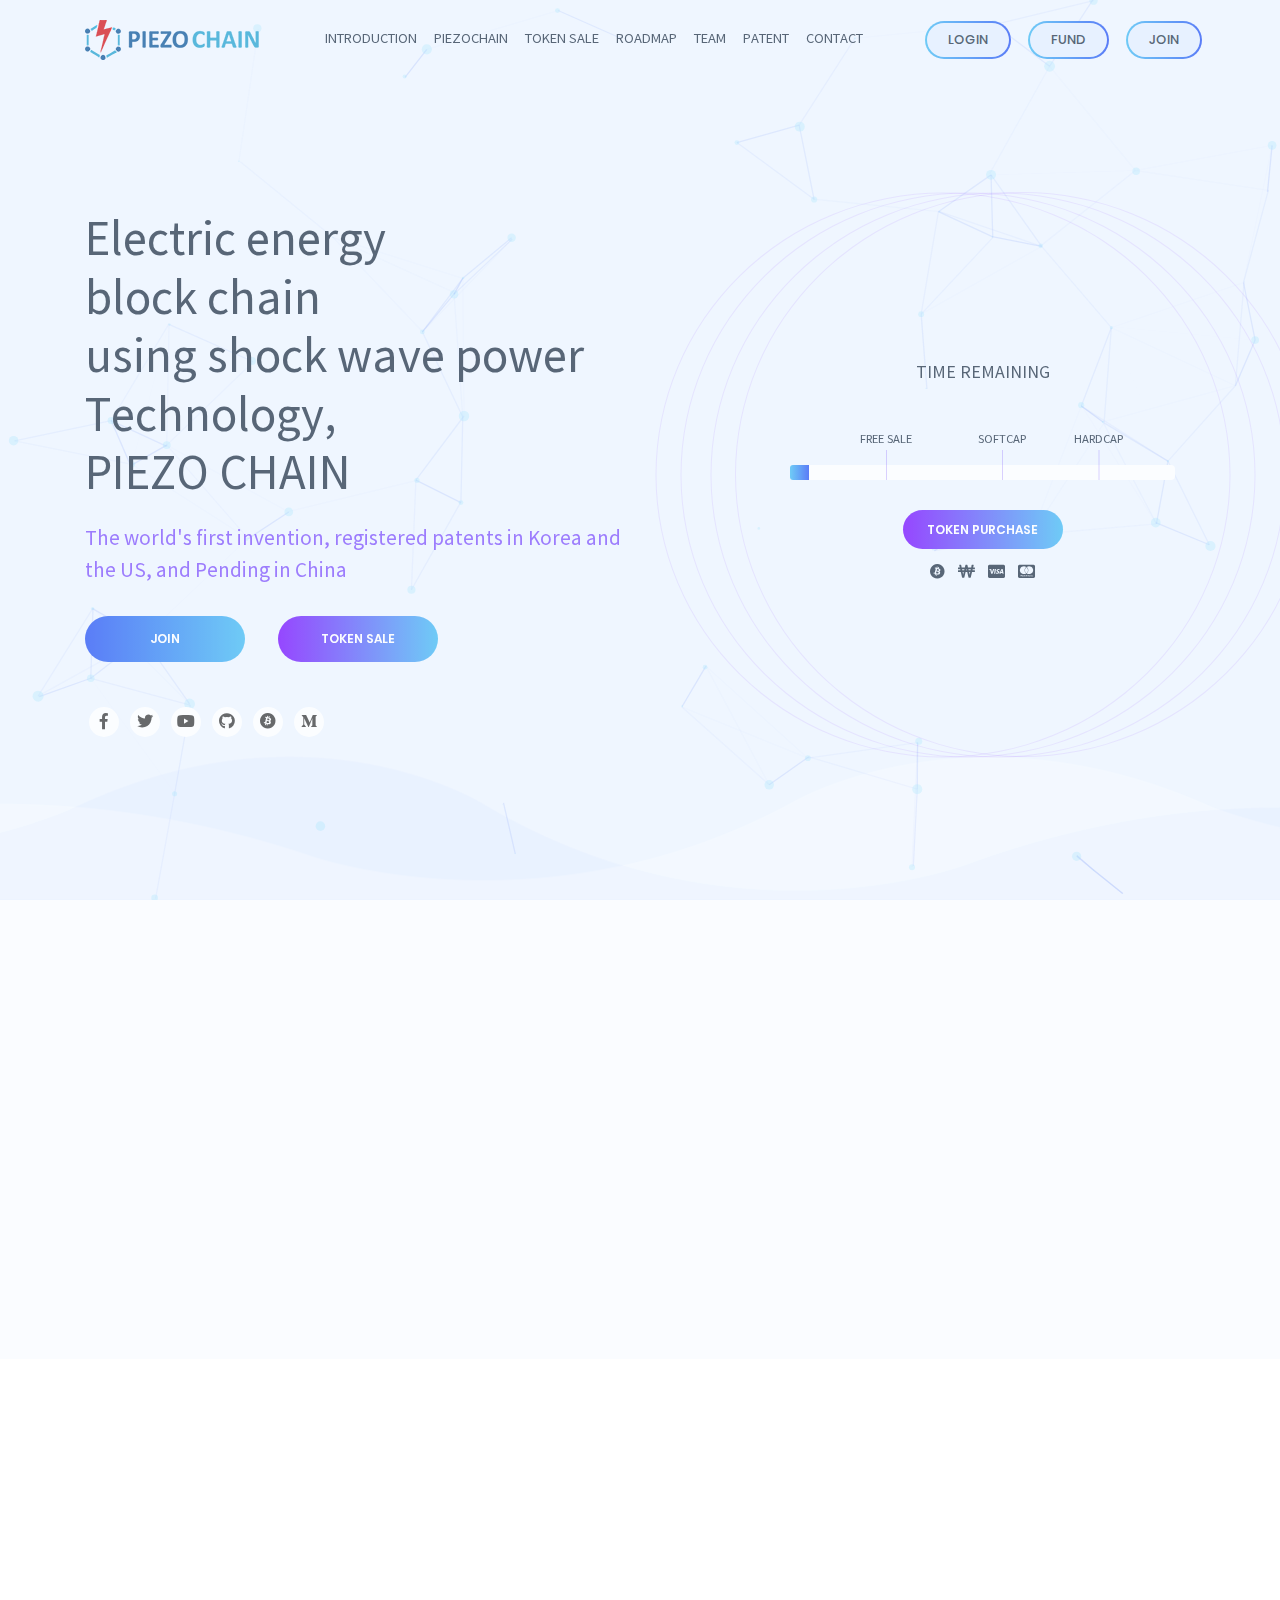
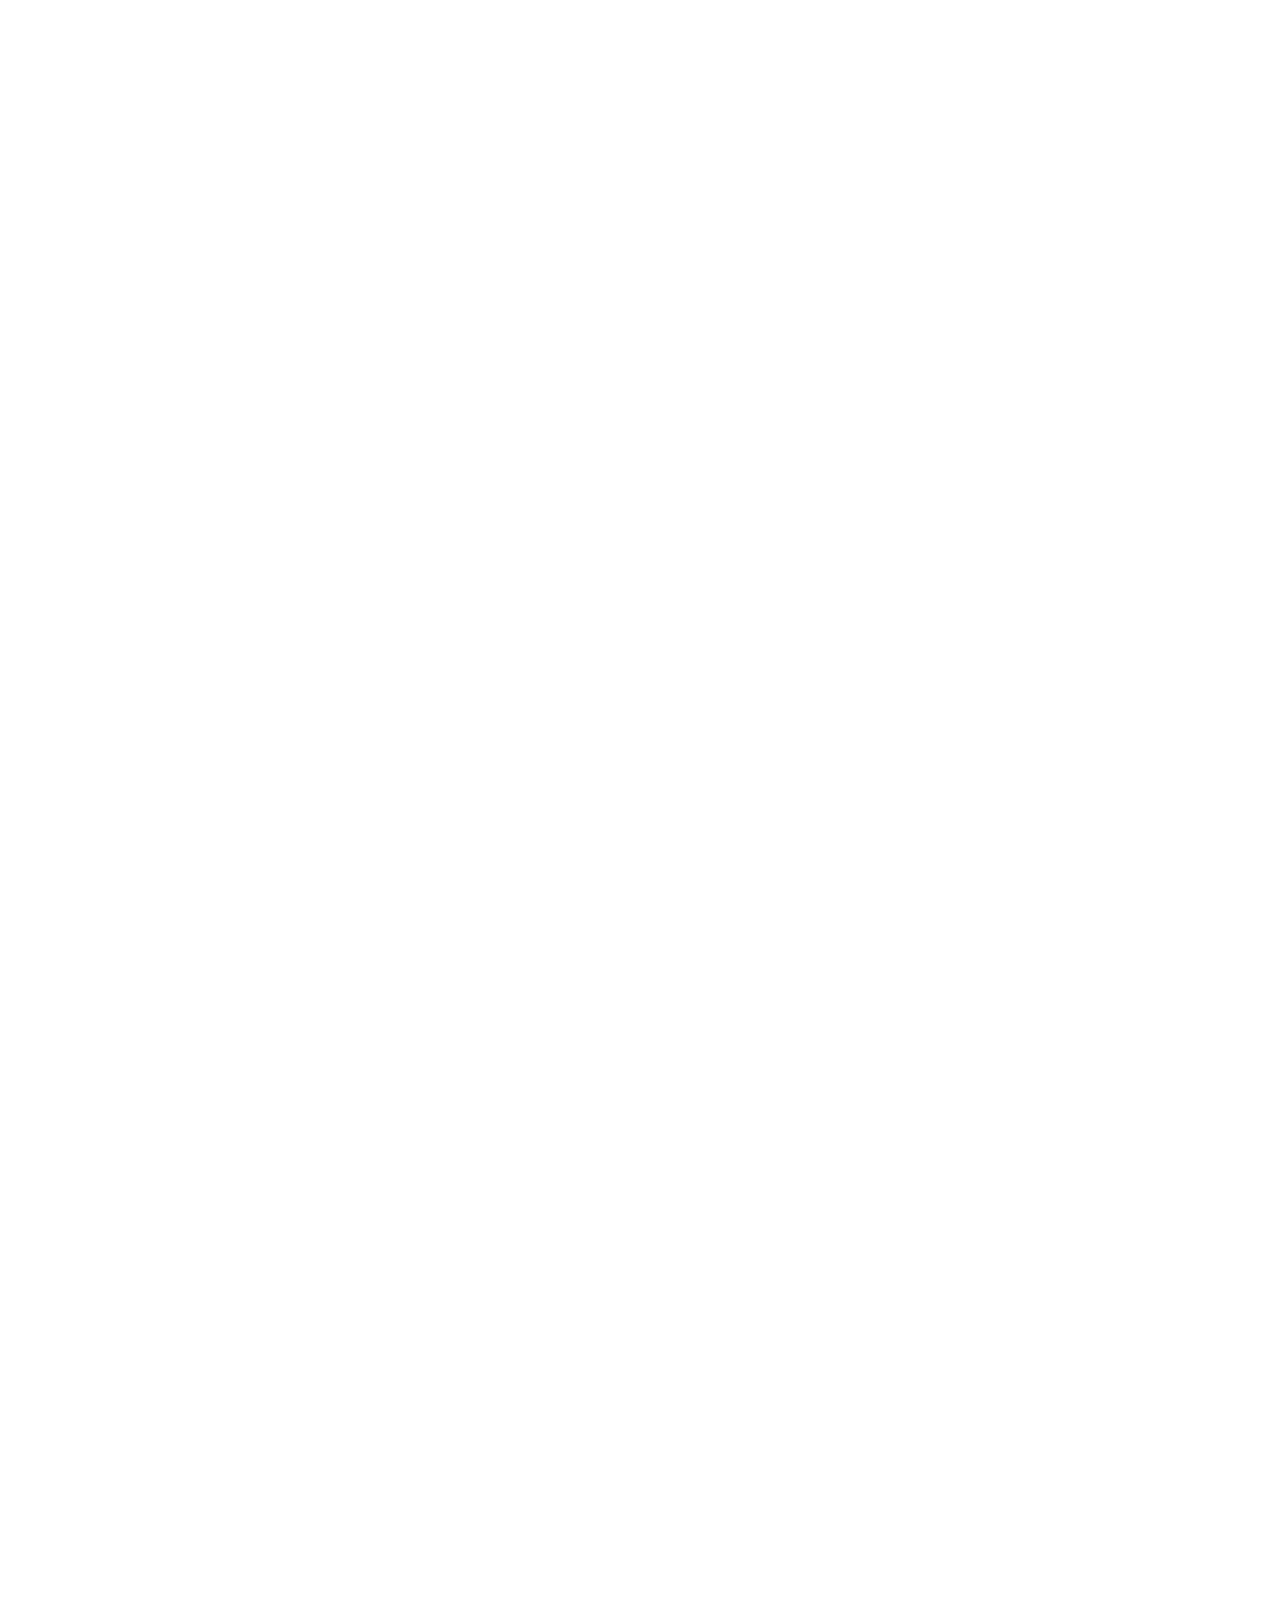
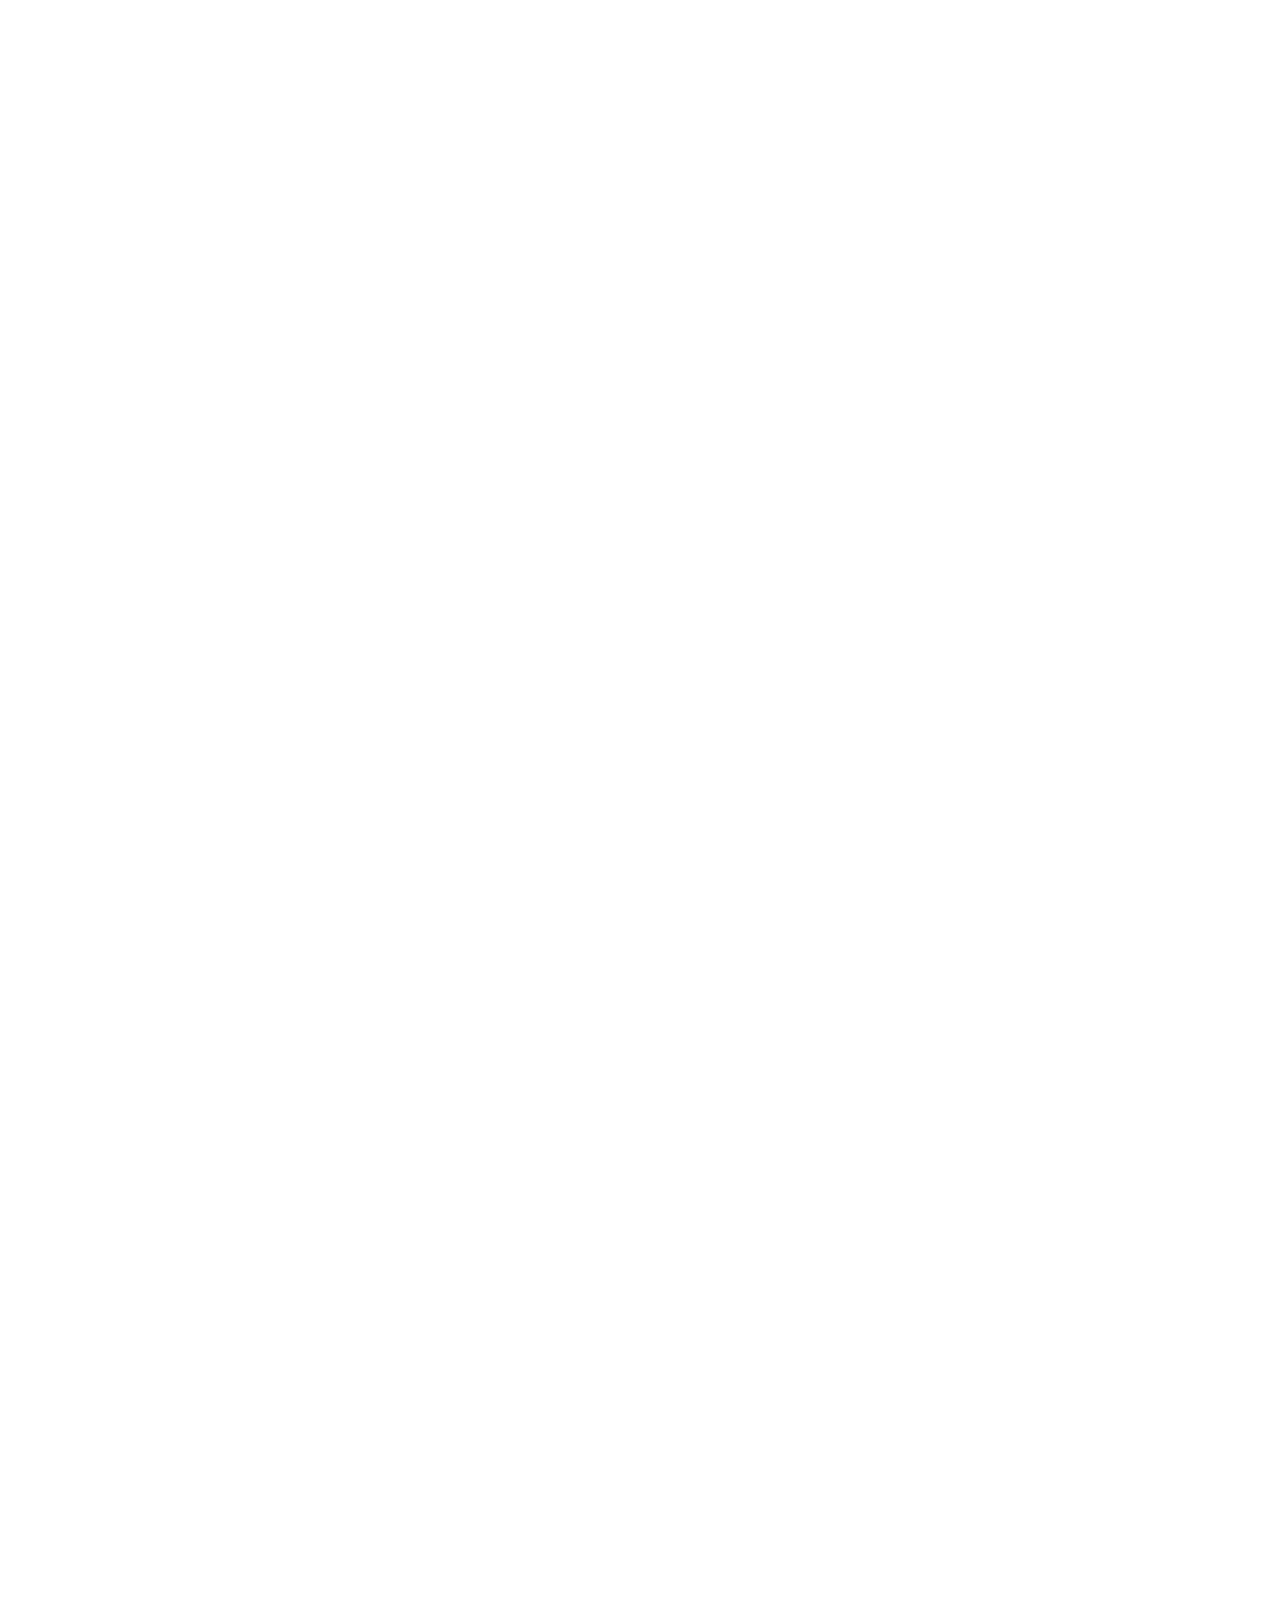
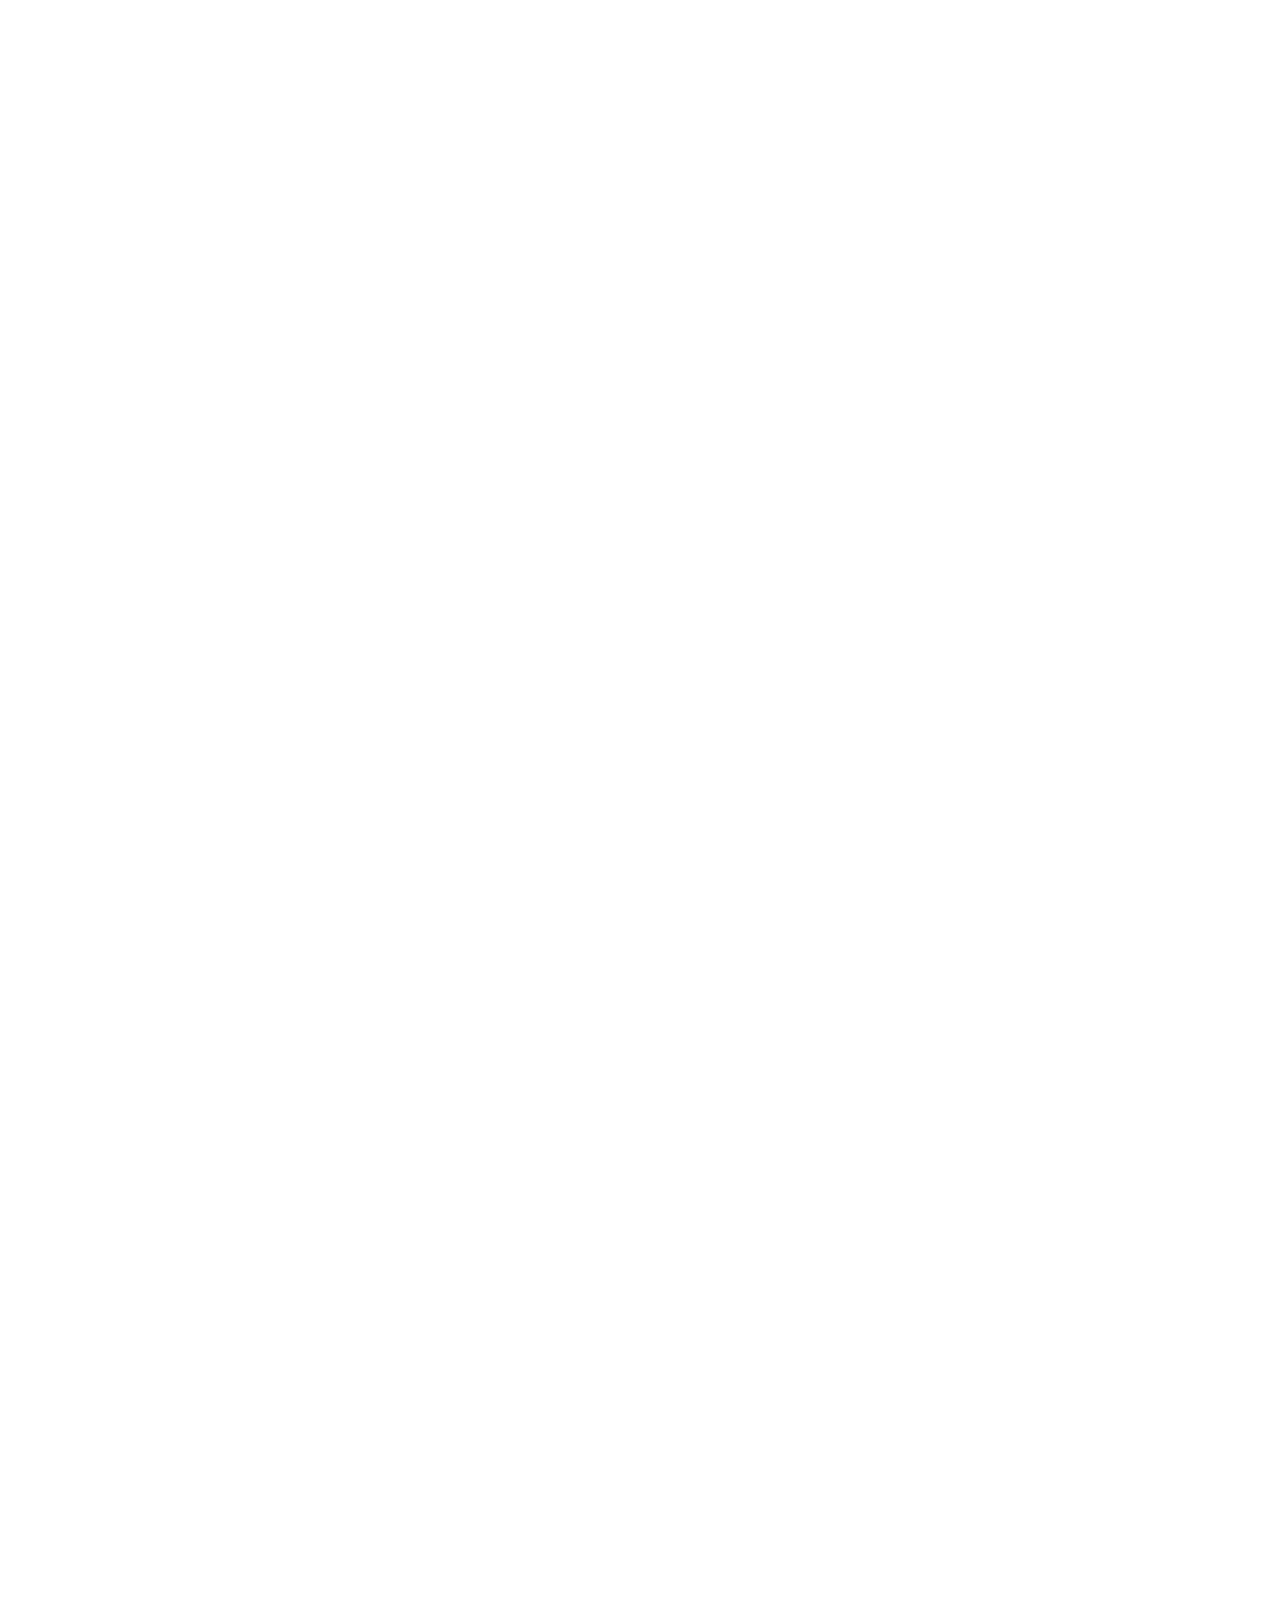
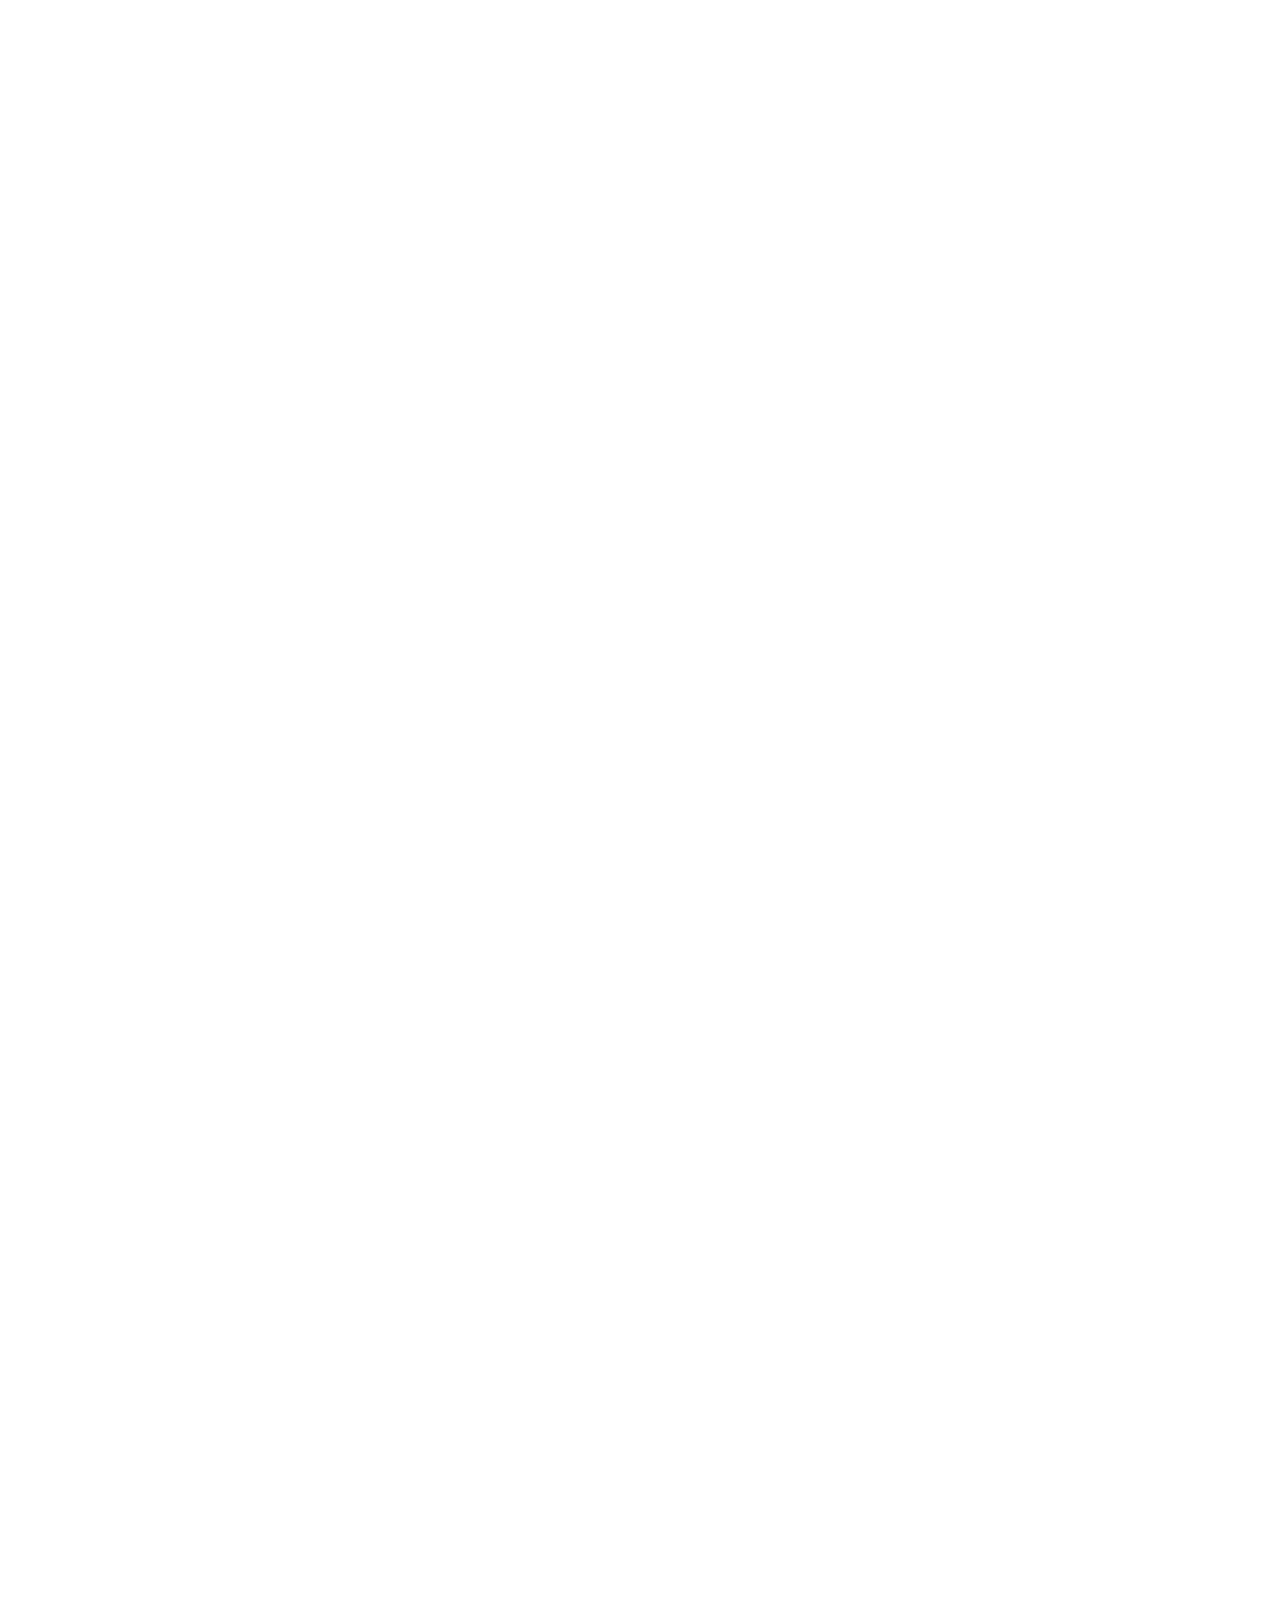
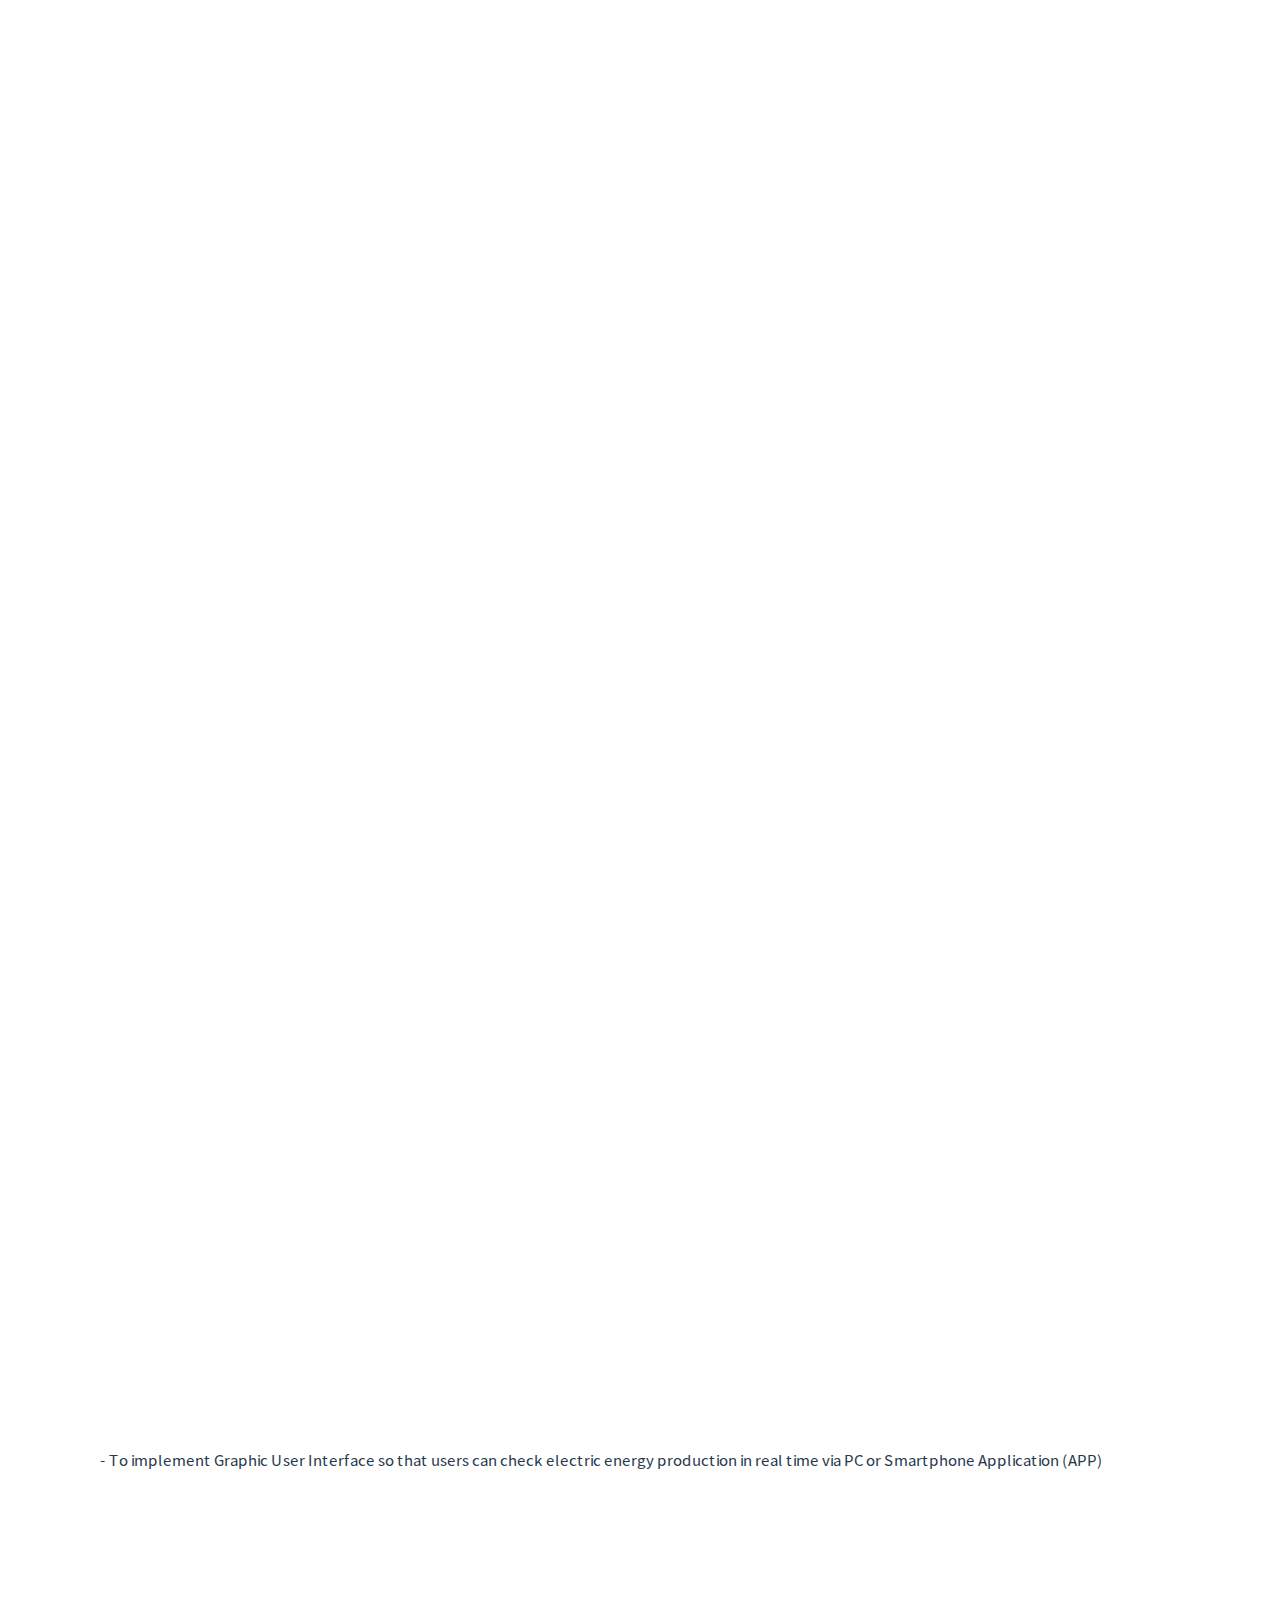
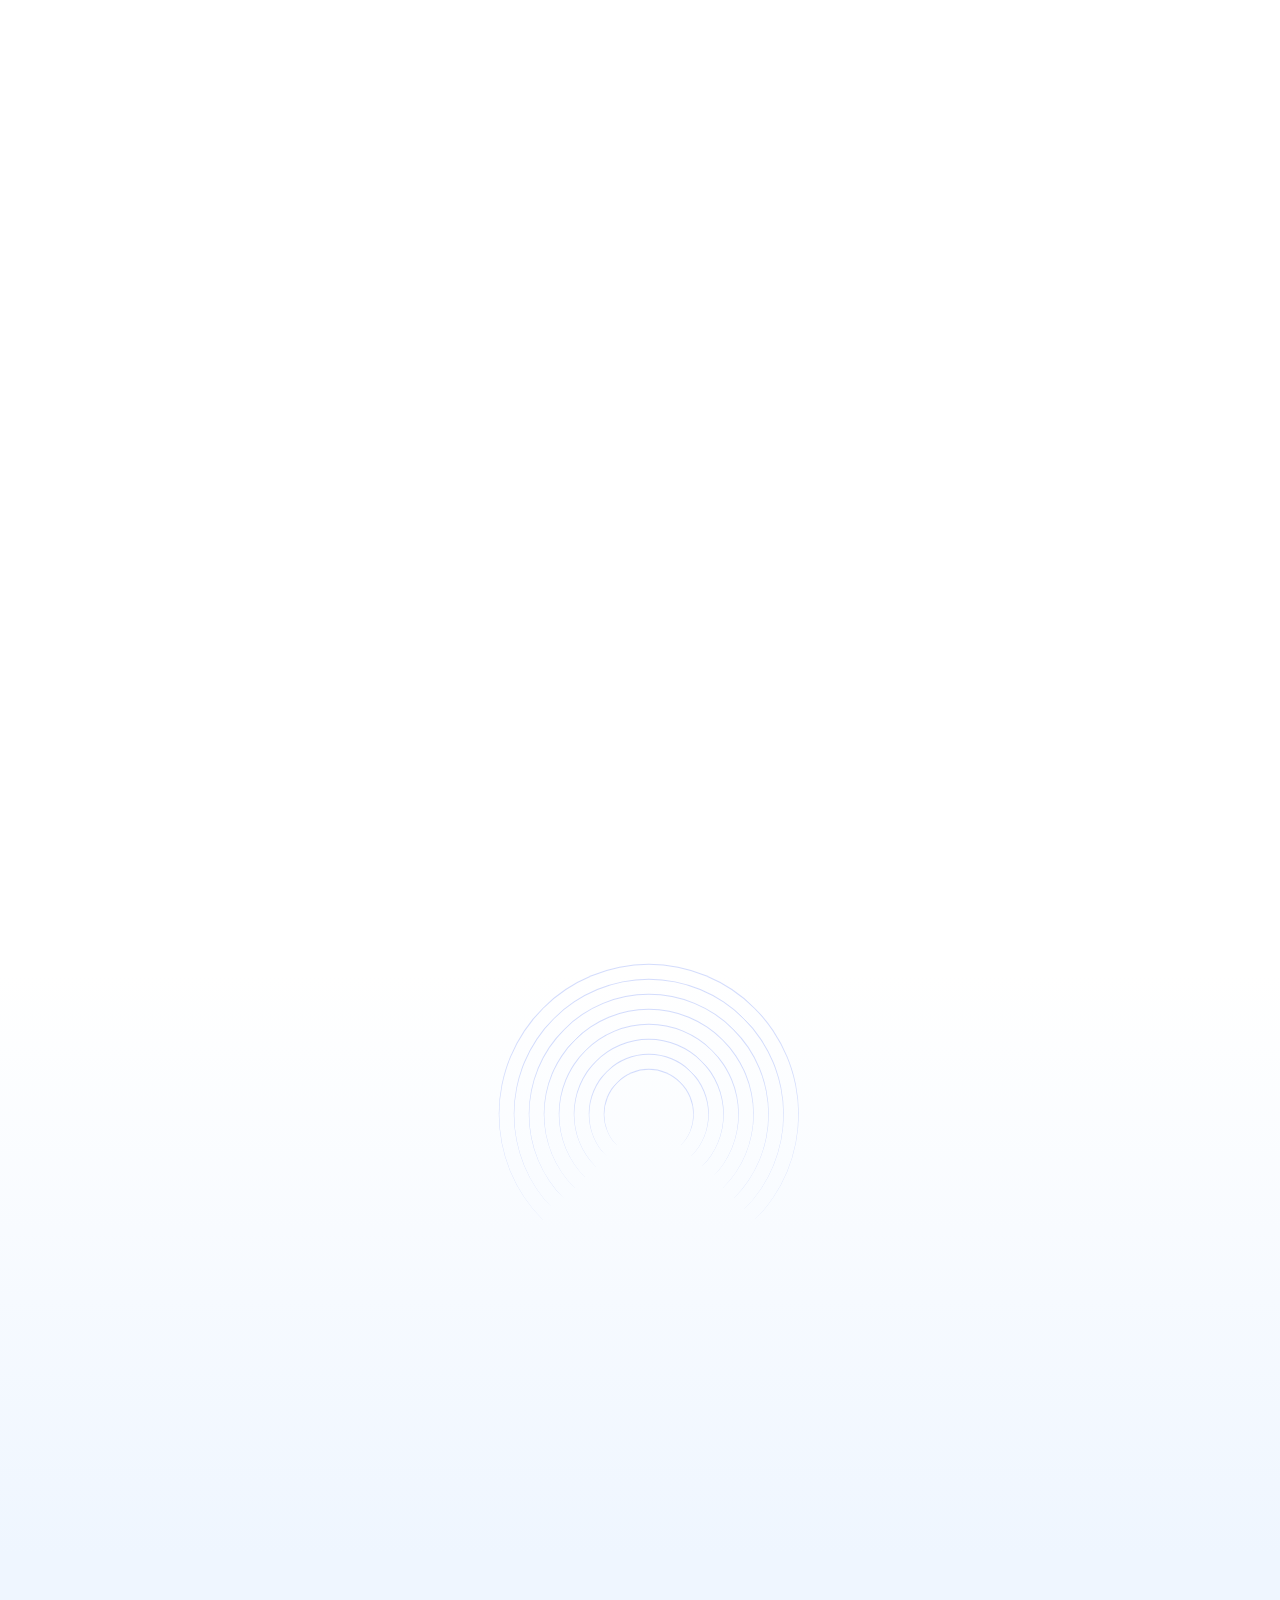
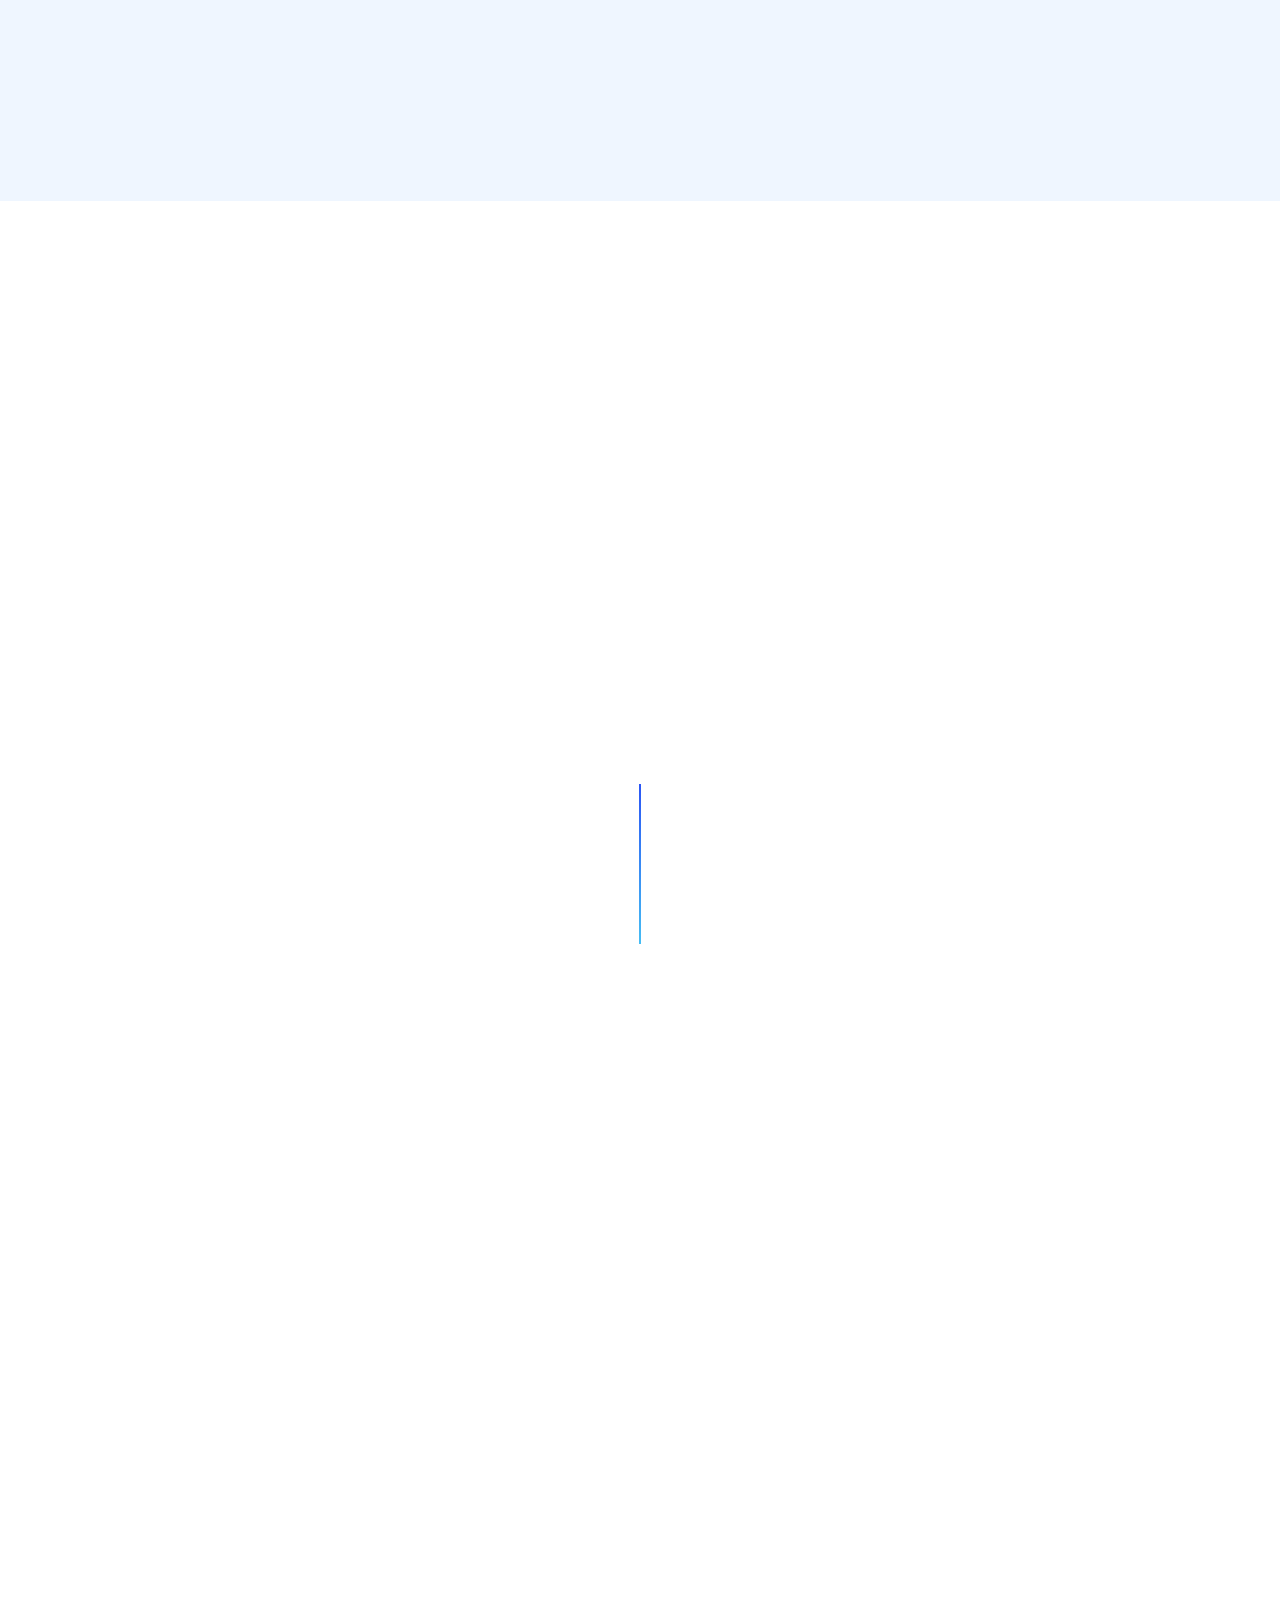
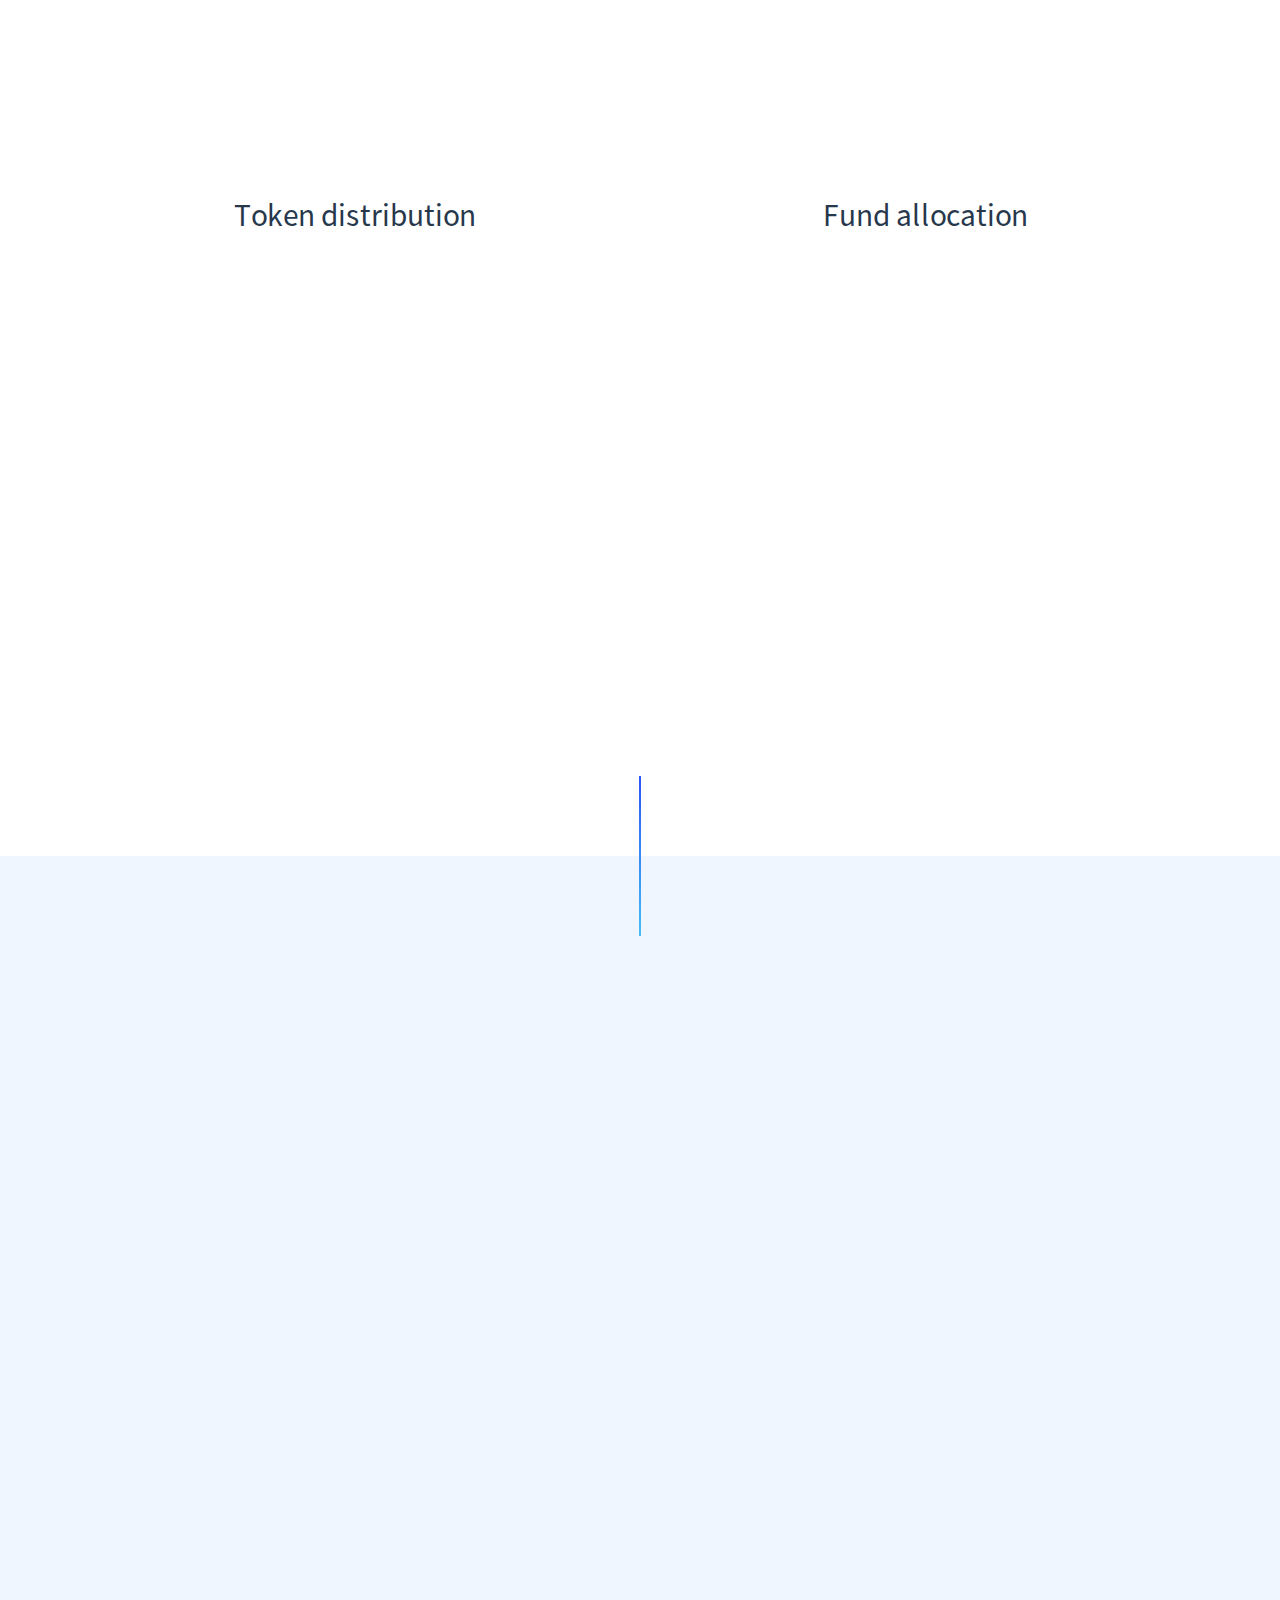
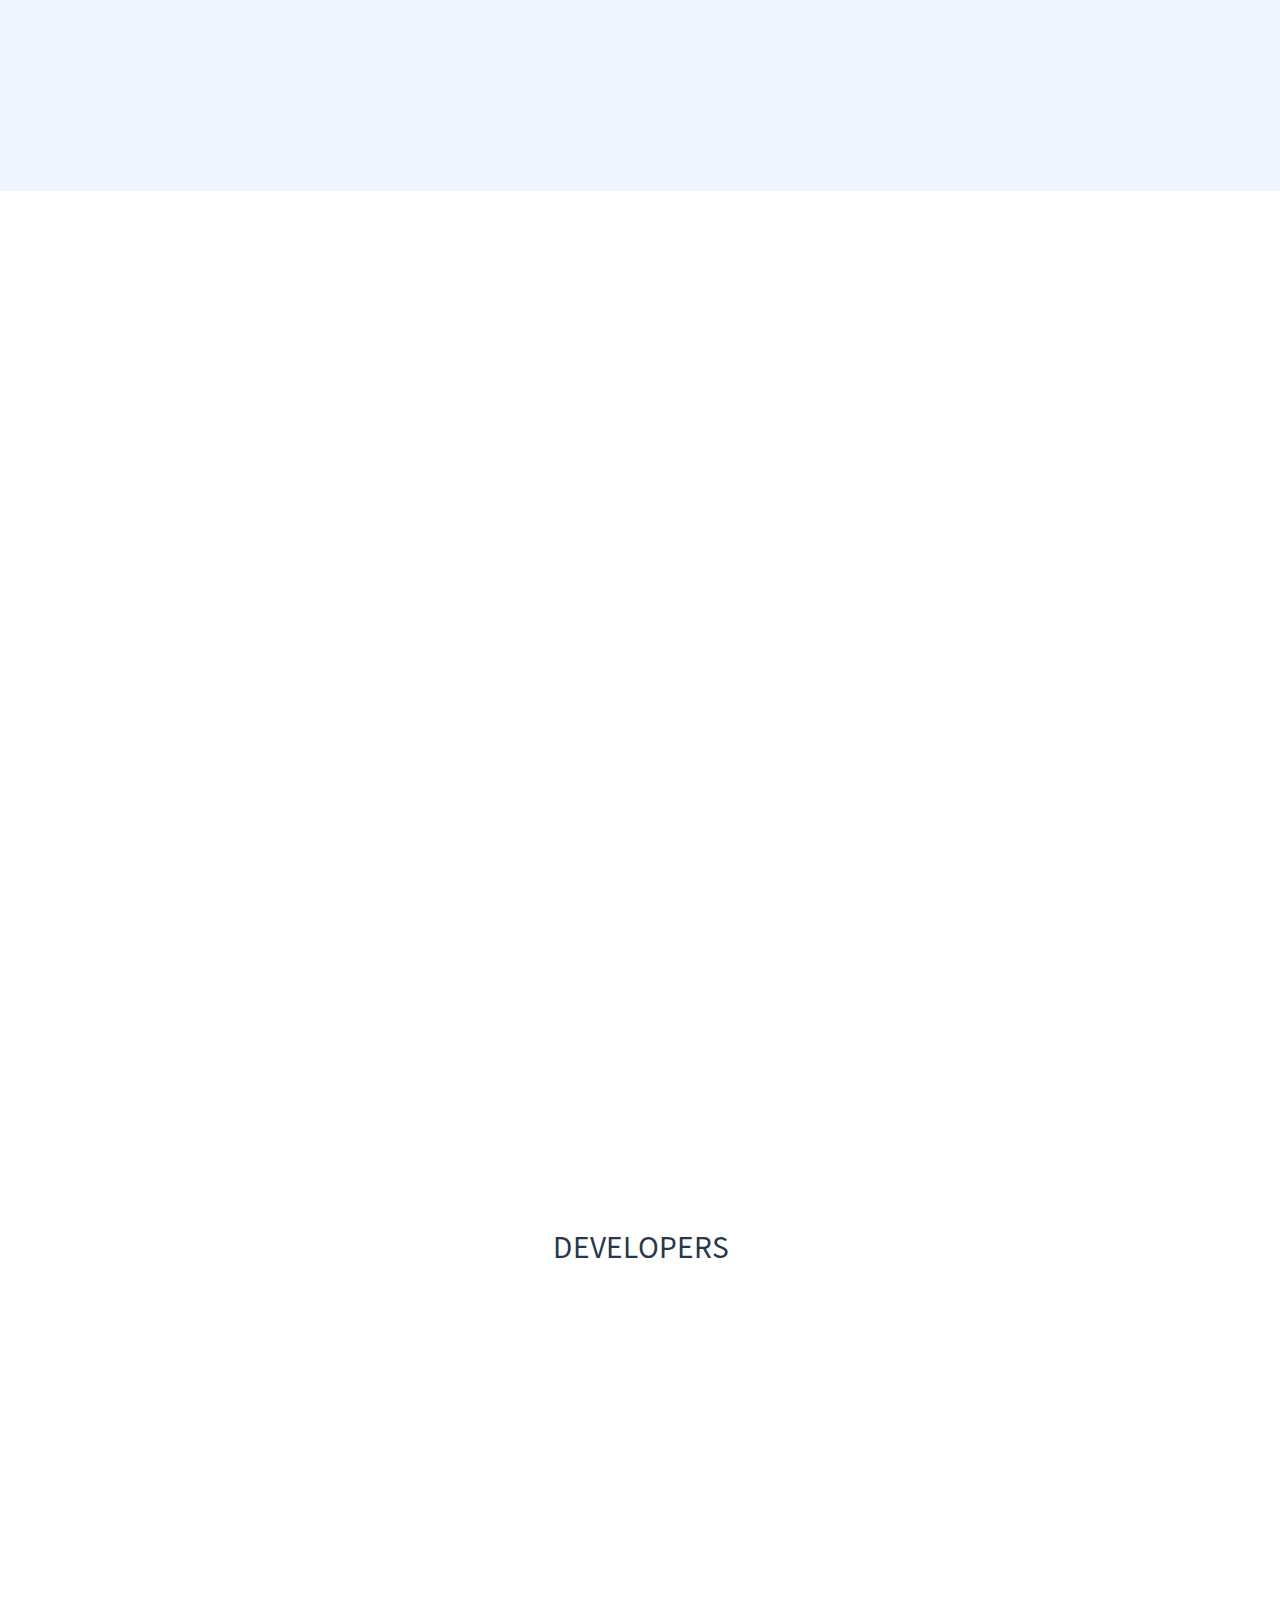
==== index.html @ c855f01f "time" ====
<!DOCTYPE html>
<html lang="zxx" class="js">
<head>
	<meta charset="utf-8">
	<meta name="author" content="Softnio">
	<meta name="viewport" content="width=device-width, initial-scale=1, shrink-to-fit=no">
	<meta name="description" content="ICO Crypto is a modern and elegant landing page, created for ICO Agencies and digital crypto currency investment website.">
	<!-- Fav Icon  -->
	<link rel="shortcut icon" href="images/favicon.png">
	<!-- Site Title  -->
	<title>Electric energy block chain using shock wave power Technology, PIEZO CHAIN</title>
	<!-- Vendor Bundle CSS -->
	<link rel="stylesheet" href="assets/css/vendor.bundle.css?ver=132">
	<!-- Custom styles for this template -->
	<link rel="stylesheet" href="assets/css/style.css?ver=132">
	<link rel="stylesheet" href="assets/css/theme.css?ver=132">
	<script type="text/javascript">
  $(window).resize(function(){resizeYoutube();});
  $(function(){resizeYoutube();});
  function resizeYoutube(){ $("iframe").each(function(){ if( /^https?:\/\/www.youtube.com\/embed\//g.test($(this).attr("src")) ){ $(this).css("width","100%"); $(this).css("height",Math.ceil( parseInt($(this).css("width")) * 360 / 480 ) + "px");} }); }
</script>	
</head>

<body class="theme-light is-smooth-effect" data-spy="scroll" data-target="#mainnav" data-offset="80">

	<!-- Header --> 
	<header class="site-header is-sticky">

		<!-- Place Particle Js -->
		<div id="particles-js" class="particles-container particles-js"></div>

		<!-- Navbar -->
		<div class="navbar navbar-expand-lg is-transparent" id="mainnav">
			<nav class="container">
				<a class="navbar-brand animated" data-animate="fadeInDown" data-delay=".65" href="index.html">
					<img class="logo logo-dark" alt="logo" src="images/logo.png" srcset="images/logo2x.png 2x">
					<img class="logo logo-light" alt="logo" src="images/logo-white.png" srcset="images/logo-white2x.png 2x">
				</a>

				<button class="navbar-toggler" type="button" data-toggle="collapse" data-target="#navbarToggle">
					<span class="navbar-toggler-icon">
						<span class="ti ti-align-justify"></span>
					</span>
				</button>

				<div class="collapse navbar-collapse justify-content-end" id="navbarToggle">
					<ul class="navbar-nav animated" data-animate="fadeInDown" data-delay=".9">
						<li class="nav-item"><a class="nav-link menu-link" href="#intro">Introduction<span class="sr-only">(current)</span></a></li>
						<li class="nav-item"><a class="nav-link menu-link" href="#apps">Piezochain</a></li>
						<li class="nav-item"><a class="nav-link menu-link" href="#tokenSale">Token Sale</a></li>
						<li class="nav-item"><a class="nav-link menu-link" href="#roadmap">Roadmap</a></li>						
						<li class="nav-item"><a class="nav-link menu-link" href="#team">Team</a></li>
						<li class="nav-item"><a class="nav-link menu-link" href="#certification">Patent</a></li>
						<!--<li class="nav-item"><a class="nav-link menu-link" href="#faq">자주하는 질문</a></li>-->							
						<li class="nav-item"><a class="nav-link menu-link" href="#contact">Contact</a></li>
					</ul>
					<ul class="navbar-nav navbar-btns animated" data-animate="fadeInDown" data-delay="1.15">
						<li class="nav-item"><a class="nav-link btn btn-sm btn-outline menu-link" href="login.html">Login</a></li>
						<li class="nav-item"><a class="nav-link btn btn-sm btn-outline menu-link" href="#">Fund</a></li>
						<li class="nav-item"><a class="nav-link btn btn-sm btn-outline menu-link" href="signup.html">Join</a></li>
					</ul>
				</div>
			</nav>
		</div>
		<!-- End Navbar -->

		<!-- Banner/Slider -->
		<div id="header" class="banner banner-full banner-curb d-flex align-items-center">
			<div class="container">
				<div class="banner-content">
					<div class="row align-items-center">
						<div class="col-lg-6 col-md-12">
							<div class="header-txt tab-center mobile-center">
								<h1 class="animated" data-animate="fadeInUp" data-delay="1.25">Electric energy <br/>block chain <br/>using shock wave power Technology, <br/>PIEZO CHAIN</h1>
								<p class="lead color-secondary animated" data-animate="fadeInUp" data-delay="1.1">The world's first invention, registered patents in Korea and the US, and Pending in China</p>
								<ul class="btns animated" data-animate="fadeInUp" data-delay="1.45">
									<li><a href="signup.html" class="btn">Join</a></li>
									<li><a href="admin/admin_index.html" target="_blank"  class="btn btn-alt">Token Sale</a></li>
								</ul>
								<ul class="social">
									<li class="animated" data-animate="fadeInUp" data-delay="1.5"><a href="#"><em class="fab fa-facebook-f"></em></a></li>
									<li class="animated" data-animate="fadeInUp" data-delay="1.55"><a href="#"><em class="fab fa-twitter"></em></a></li>
									<li class="animated" data-animate="fadeInUp" data-delay="1.6"><a href="#"><em class="fab fa-youtube"></em></a></li>
									<li class="animated" data-animate="fadeInUp" data-delay="1.65"><a href="#"><em class="fab fa-github"></em></a></li>
									<li class="animated" data-animate="fadeInUp" data-delay="1.7"><a href="#"><em class="fab fa-bitcoin"></em></a></li>
									<li class="animated" data-animate="fadeInUp" data-delay="1.75"><a href="#"><em class="fab fa-medium-m"></em></a></li>
								</ul>
							</div>
						</div><!-- .col  -->
						<div class="col-lg-5 offset-lg-1 col-md-12">
							<div class="countdown-box countdown-header text-center">
								<span class="extra-line"></span>
								<h6 class="animated" data-animate="fadeInUp" data-delay="1.85">Time Remaining</h6>
								<div class="token-countdown d-flex align-content-stretch animated" data-animate="fadeInUp" data-delay="1.95" data-date="2018/10/31"></div>
								<div class="token-status-bar animated" data-animate="fadeInUp" data-delay="2.05">
									<div class="token-status-percent" style="width:5%;"></div>
									<span class="token-status-point token-status-point-1" style="left:25%;">Free Sale</span>
									<span class="token-status-point token-status-point-2" style="left:55%;">SoftCap</span>
									<span class="token-status-point token-status-point-3" style="left:80%;">HardCap</span>
								</div>
								<div class="animated" data-animate="fadeInUp" data-delay="2.15">
									<a href="admin/admin_index.html" target="_blank" class="btn btn-alt btn-sm">Token Purchase</a>
								</div>
								<ul class="icon-list">
									<li class="animated" data-animate="fadeInUp" data-delay="2.25"><em class="fab fa-bitcoin"></em></li>
									<li class="animated" data-animate="fadeInUp" data-delay="2.3"><em class="fas fa-won-sign"></em></li>
									<li class="animated" data-animate="fadeInUp" data-delay="2.35"><em class="fab fa-cc-visa"></em></li>
									<li class="animated" data-animate="fadeInUp" data-delay="2.4"><em class="fab fa-cc-mastercard"></em></li>
								</ul>
							</div>
						</div><!-- .col  -->
					</div><!-- .row  -->
				</div><!-- .banner-content  -->
			</div><!-- .container  -->
		</div>
		<!-- End Banner/Slider -->
	</header>
	<!-- End Header -->


	<!-- Start Section -->
	<div class="section section-pad section-bg-alt nopb" id="intro">
		<div class="container">
		<div class="text-block">
						<h2 class="animated" data-animate="fadeInUp" data-delay="0">Introduction </h2>
						<p class="animated" data-animate="fadeInUp" data-delay=".1">The Piezochain team developed Shock Wave Power technology after long time research and a number of challenges. Now, it is in the stage of commercialization. The technology is recognized and now global patent registrations are completed including in the USA. We intend to reduce the risk of resource depletion and environmental pollution by producing environmentally friendly electric energy through the production of generators utilizing the patent, and to decentralize electric energy by building a power trading platform by combining IoT and block chain technology in the future.<br/> The Piezochain team will create a renewable energy blockchain ecosystem by issuing the Piezochain Token along with the development of electric energy generators using Shock Wave Power technology. </p>
					</div>
			<div class="row align-items-center">
				<div class="col-md-6 offset-md-0">
					<div class="res-m-btm animated" data-animate="fadeInUp" data-delay=".1">
						<!--<img src="images/img_swp.png" alt="graph">-->						
<iframe width="540" height="300" src="https://www.youtube.com/embed/nTW-wRr9i7w" frameborder="0" allow="autoplay; encrypted-media" allowfullscreen></iframe>
					</div>
				</div><!-- .col  -->
				<div class="col-md-6 order-md-first order-last">
					<div class="text-block">						
						<p class="animated" data-animate="fadeInUp" data-delay=".1">The first step is to develop a generator for cryptocurrency mining as an innovative alternative, as the use of increasingly enormous amount of electricity due to cryptocurrency mining has become a global issue. Piezochain Token will be used as a means of payment upon commercialization of Piezochain after development and testing of generators. In the future, we will develop mid- to large-sized generators through stabilization and enlargement of generator to be an alternative of existing power generation.<br/> In addition, we will establish a trading platform that uses blockchain technology to transact generated electricity in real time to eliminate the disparity of electric energy supply and realize decentralization of electric energy. </p>
						<!--<a href="https://www.youtube.com/watch?v=SSo_EIwHSd4" class="play-btn video-play animated" data-animate="fadeInUp" data-delay=".2">
							<em class="play"><span></span></em>
							<span>동영상 보기</span>
							<span>파전(S.W.P.)이란?</span>
						</a>-->
					</div>
				</div><!-- .col  -->
			</div><!-- .row  -->
		</div><!-- .conatiner  -->
	</div>
	<!-- Start Section -->


	<!-- Start Section -->
	<div class="section section-pad no-pb section-bg-alt">
		<div class="container">
			<div class="row align-items-center">
				<div class="col-md-5">
					<div class="res-m-btm animated" data-animate="fadeInUp" data-delay=".1">
						<img src="images/img_pollution.png" alt="graph">
					</div>
				</div><!-- .col  -->
				<div class="col-md-6 offset-md-1">
					<div class="text-block">
						<h2 class="animated" data-animate="fadeInUp" data-delay="0">Current Status and Problems</h2>
						<p class="animated" data-animate="fadeInUp" data-delay=".1">The usage of electricity is on the rise all over the world, and the cyptocurrency mining boom is being blamed as one of major causes of the increased energy consumption. In addition, individuals and companies participating in mining are experiencing declining profitability due to the increase in electricity consumption. It is estimated that electricity consumed by cryptocurrency mining in the world is equivalent to that consumed by the Netherlands. Therefore, most of the countries evaluate that cryptocurrency mining has a negative impact on the industry as a whole and try to regulate it. </p>
					</div>
				</div><!-- .col  -->
			</div><!-- .row  -->
		</div><!-- .container  -->
	</div>
	<!-- Start Section -->

	<!-- Start Section -->
	<div class="section section-pad section-bg-alt nopb">
		<div class="container">
		<div class="text-block">
						<h2 class="animated" data-animate="fadeInUp" data-delay="0">Alternative </h2>
						<p class="animated" data-animate="fadeInUp" data-delay=".1">Development of electric energy generator using Shock Wave Power element technology - Shock Wave Power element technology is recognized and global patent is registered. Projects to produce small sized generators have already been on the way. The primary goal of the project is contribute to stable power supply by distributing electric energy consumption through the cryptocurrency mining power generators. </p>	
					</div>
			<div class="row align-items-center">
				<div class="col-md-5 offset-md-1">
					<div class="res-m-btm animated" data-animate="fadeInUp" data-delay=".1">
						<img src="images/img_mining.jpg" alt="graph">
					</div>
				</div><!-- .col  -->
				<div class="col-md-6 order-md-first order-last">
					<div class="text-block">
						<p class="animated" data-animate="fadeInUp" data-delay=".2"><br>* Mining: It is a method to give a certain rewards in cryptocurrency when a participant solves cryptography in the block after blocks are distributed to all the participants. The more you decipher cryptography, the more cryptocurrency you will receive. In other words, this is the process that participants decipher and verify cryptography in the block for the recognition of the new block. If one deciphers cryptography too quickly, he will be overcompensated, so the complexity of the cryptography increases when there are more participants. Bitcoin, Lite coin, and Ethereum have adopted this method. However, Bitcoin has become an object of speculation, rather than a means for the transaction, and many people participate in mining using high-performance equipment. This has led to criticism that large miners can monopolize operating rights and they consume too much energy. </p>	
					</div>
				</div><!-- .col  -->
			</div><!-- .row  -->
		</div><!-- .conatiner  -->
	</div>
	<!-- Start Section -->

	<!-- Start Section -->
	<div class="section section-pad no-pb section-bg-alt">
		<div class="container">
			<div class="row align-items-center">				
				<div class="col-md-12 offset-md-0">
					<div class="text-block">
						<h2 class="animated" data-animate="fadeInUp" data-delay="0">What is Shock Wave Power Technology?</h2>
						<p class="lead animated" data-animate="fadeInUp" data-delay=".1">Piezoelectric Effects</p><p class="animated" data-animate="fadeInUp" data-delay=".1">- The term "piezoelectricity" refers to a phenomenon in which charges are generated when a force is applied. It is a compound word of "piezo" meaning pressure and "electricity".<br>In other words, it is the piezoelectric effect that produces electricity using the pressing force. In 1880, Pierre Curie and Jacques Curie discovered temperature changes caused by pressure, which resulted in electricity generation. </p>
						
						<p class="animated" data-animate="fadeInUp" data-delay=".2">Principle of Piezoelectricity</br>Most of the materials on Earth are electrically neutral because they have the same amount of positive charge and negative charge, but when the position of positive charge and negative charge is shifted, an electric field is formed around the positive and negative charges, which is called “Electric Dipole” When an external pressure is applied to a substance having electric dipoles, the state of the molecule or ion changes, and the crystal structure is distorted. Accordingly, the size of electric dipole is changed, and the electric field around the electrode is changed. Electricity flows to the electric circuit connected to the piezoelectric element through this principle. 						
						<div class="res-m-btm animated" data-animate="fadeInUp" data-delay=".2">
						<img src="images/img_piezo01.jpg" alt="graph"></div></p>

						<p class="lead animated" data-animate="fadeInUp" data-delay=".3">Merits of Piezoelectric Element</p><p class="animated" data-animate="fadeInUp" data-delay=".3">- Small Size</br>- High production efficiency</br>- Eco-friendly</br>- Semi-permanent</br>- Wide range of application and usage
						<div class="res-m-btm animated" data-animate="fadeInUp" data-delay=".3">
						<img src="images/img_piezo02_en.jpg" alt="graph"></div></p>

						<p class="lead animated" data-animate="fadeInUp" data-delay=".4">Applications</p><p class="animated" data-animate="fadeInUp" data-delay=".4">- Microphones, speakers, Ultrasonic detectors/oscillators, crystal oscillators, etc.</br>- Micro scale, accelerometer, stress meter, igniter, ultrasonic motor, etc.</br>- Lens motor for zoom and auto focus function of the mobile phone camera module</br>- Humidifier, microwave, igniter, TV, computer/smartphone sensor, etc.
						<div class="res-m-btm animated" data-animate="fadeInUp" data-delay=".4">
						<img src="images/img_piezo03.jpg" alt="graph"></div></p>

						<p class="lead animated" data-animate="fadeInUp" data-delay=".5">Limitations of Existing Piezoelectric Element</p><p class="animated" data-animate="fadeInUp" data-delay=".5">- Limitations in commercialization as the existing electromotive force (existing power) is low<br/>- When electromotive force (existing power) is raised, Piezoelectric Element is damaged.<br/>- Limitations in making Piezoelectric Element compact and light</p>
					</div>
				</div><!-- .col  -->
			</div><!-- .row  -->
		</div><!-- .container  -->
	</div>
	<!-- Start Section -->

	<!-- Start Section -->
	<div class="section section-pad no-pb section-bg-alt">
		<div class="container">			
				<div class="col-md-12 offset-md-0">
					<div class="text-block">
						<h2 class="animated" data-animate="fadeInUp" data-delay="0">Technology and Global Patent </h2>
						<p class="lead animated" data-animate="fadeInUp" data-delay=".1">Existing Piezoelectric Element Measurements (Gumi Electronic Information Technology Institute)
						<div class="res-m-btm animated" data-animate="fadeInUp" data-delay=".1">
						<table class="data-sheet">
								<thead>
									<tr class="top-th-row">
										<th rowspan="2" class="first-child">Item</th>
										<th colspan="2">Shock Wave Power Body Copper Plate</th>
										<th colspan="2">PZT</th>
										<th rowspan="2">Measurement Times</th>
										<th rowspan="2">Voltage<br>(V)</th>
										<th colspan="2">Current<br>(mA)</th>
										<th rowspan="2">Time(us)<br>Micro process</th>
										<th rowspan="2">Frequency<br>(MF)</th>
										<th rowspan="2" class="last-child">Optimal Recommended<br>Resistance(Ω)</th>
									</tr>
									<tr class="bottom-th-row">
										<th>Size<br>(Φ)</th>
										<th>Thickness<br>(mm)</th>
										<th>Size<br>(Φ)</th>
										<th>Thickness<br>(mm)</th>
										<th>10kΩ</th>
										<th>Impossible to<br>apply resistance</th>
									</tr>
								</thead>
								<tbody>
									<tr>
										<td class="first-child"><img src="images/img-data-sheet-0.png"></td>
										<td>50</td>
										<td>0.2</td>
										<td>24</td>
										<td>0.2</td>
										<td>1<br>2<br>3</td>
										<td class="pivot">0.8<br>1.0<br>1.1</td>
										<td>-<br>-<br>-</td>
										<td>0.6<br>0.8<br>0.9</td>
										<td>0.8<br>1.0<br>1.1</td>
										<td>10</td>
										<td class="last-child">-</td>
									</tr>
								</tbody>
							</table></div></p><br>

						<p class="lead animated" data-animate="fadeInUp" data-delay=".2">Newly Developed Piezoelectric Element Measurements (Gumi Electronic Information Technology Institute)
						<div class="res-m-btm animated" data-animate="fadeInUp" data-delay=".2">
						<table class="data-sheet">
								<thead>
									<tr class="top-th-row">
										<th rowspan="2" class="first-child">Item</th>
										<th colspan="2">Shock Wave Power<br>Body Copper Plate</th>
										<th colspan="2">PZT</th>
										<th rowspan="2">Measurement<br>Times</th>
										<th>Measured with the<br>Resistance of 10kΩ</th>
										<th rowspan="2">Time(us)<br>Micro process</th>
										<th rowspan="2">Frequency<br>(MF)</th>
										<th rowspan="2" class="last-child">Optimal<br>Recommended<br>Resistance(Ω)</th>
									</tr>
									<tr class="bottom-th-row">
										<th>Size<br>(Φ)</th>
										<th>Thickness<br>(mm)</th>
										<th>Size<br>(Φ)</th>
										<th>Thickness<br>(mm)</th>
										<th>Voltage<br>(V)</th>										
									</tr>
								</thead>
								<tbody>
									<tr>
										<td class="first-child"><img src="images/img-data-sheet-1.png"></td>
										<td>30</td>
										<td>0.1</td>
										<td>10</td>
										<td>0.1</td>
										<td>1<br>2<br>3</td>
										<td class="volt">37.0<br>35.0<br>36.0</td>
										<td>370<br>340<br>358</td>
										<td>83<br>76<br>78</td>
										<td class="last-child">10K<br>10K<br>10K</td>
									</tr>
									<tr>
										<td class="first-child"><img src="images/img-data-sheet-1.png"></td>
										<td>60</td>
										<td>0.15</td>
										<td>20</td>
										<td>0.1</td>
										<td>1<br>2<br>3</td>
										<td class="volt">80.0<br>85.0<br>83.0</td>
										<td>770<br>860<br>810</td>
										<td>190<br>225<br>215</td>
										<td class="last-child">10K<br>10K<br>10K</td>
									</tr>
									<tr>
										<td class="first-child"><img src="images/img-data-sheet-1.png"></td>
										<td>130</td>
										<td>0.25</td>
										<td>50</td>
										<td>0.2</td>
										<td>1<br>2<br>3</td>
										<td class="volt">158.0<br>149.0<br>163.0</td>
										<td>1800<br>1760<br>1995</td>
										<td>374<br>360<br>386</td>
										<td class="last-child">10K<br>10K<br>10K</td>
									</tr>
									<tr>
										<td class="first-child"><img src="images/img-data-sheet-1.png"></td>
										<td>250</td>
										<td>0.40</td>
										<td>60</td>
										<td>0.22</td>
										<td>1<br>2<br>3</td>
										<td class="volt">950.0<br>1080.0<br>1050.0</td>
										<td>3500<br>4080<br>3865</td>
										<td>720<br>800<br>760</td>
										<td class="last-child">10K<br>10K<br>10K</td>
									</tr>
								</tbody>
							</table></div></p><br>

						<p class="lead animated" data-animate="fadeInUp" data-delay=".3">Existing Electricity Measurement Test Report (Gyeongbuk University)
						<div class="res-m-btm animated" data-animate="fadeInUp" data-delay=".3">
						<img src="images/img_piezo06.jpg" alt="graph"></div></p>
					</div>
				</div><!-- .col  -->
			</div><!-- .row  -->
		</div><!-- .container  -->
	</div>
	<!-- Start Section -->



	<!-- Start Section -->
	<div class="section section-pad no-pb section-bg-alt">
		<div class="container">			
				<div class="col-md-12 offset-md-0">
					<div class="text-block">
						<h2 class="animated" data-animate="fadeInUp" data-delay="0">Electricity Energy Generator Development</h2>
						<p class="lead animated" data-animate="fadeInUp" data-delay=".1">Mining Electric Energy Generator</p><p class="animated" data-animate="fadeInUp" data-delay=".1">- Development and Production of Generators for Cryptocurrency Mining
						<div class="res-m-btm animated" data-animate="fadeInUp" data-delay=".1">
						<img src="images/img_piezo07.jpg" alt="graph"></div></p>
						
						<p class="lead animated" data-animate="fadeInUp" data-delay=".2">Middle Electric Energy Generator</p><p class="animated" data-animate="fadeInUp" data-delay=".3">- The model that has improved stability and productivity from the Mining Electric Energy Generator						
						<div class="res-m-btm animated" data-animate="fadeInUp" data-delay=".2">
						<img src="images/img_piezo08.jpg" alt="graph"></div></p>

						<p class="lead animated" data-animate="fadeInUp" data-delay=".3">Large Electric Energy Generator</p><p class="animated" data-animate="fadeInUp" data-delay=".5">- The model that has improved stability and productivity from the Middle Electric Energy Generator</p>						
						
					</div>
				</div><!-- .col  -->
			</div><!-- .row  -->
		</div><!-- .container  -->
	</div>
	<!-- Start Section -->

	<!-- Start Section -->
	<div class="section section-pad no-pb section-bg-alt">
		<div class="container">			
				<div class="col-md-12 offset-md-0">
					<div class="text-block">
						<h2 class="animated" data-animate="fadeInUp" data-delay="0">IoT interlocking technology and electric energy transaction platform construction</h2>
						<p class="lead animated" data-animate="fadeInUp" data-delay=".1">IoT Interlocking Technology</p><p class="animated" data-animate="fadeInUp" data-delay=".1">- We will make the developed generator interoperate with IoT technology to utilize the eco-friendly electric energy effectively, and construct the base for trading through Piezochain Tokens. <div class="res-m-btm animated" data-animate="fadeInUp" data-delay=".1">
						<img src="images/img_piezo09.jpg" alt="graph"></div></br>- To implement Graphic User Interface so that users can check electric energy production in real time via PC or Smartphone Application (APP)</p>
						<div class="res-m-btm animated" data-animate="fadeInUp" data-delay=".1">
						<img src="images/img_piezo10.jpg" alt="graph"></div>
						<p class="lead animated" data-animate="fadeInUp" data-delay=".2">Development and Establishment of Electric Energy Transaction Platform</p><p class="animated" data-animate="fadeInUp" data-delay=".2">- We will build a platform that enables users to trade electricity at the desired price in real time with P2P method through the electricity trading platform, and the transaction means in this platform will be Piezochain Tokens.	
						</br>- If electricity is transacted on the Electricity Energy Transaction Platform according to the principle of demand and supply, the value of Piezochain Token is expected to increase continuously. We will expand the fields of application and usages.</p>
						<div class="res-m-btm animated" data-animate="fadeInUp" data-delay=".3">
						<img src="images/img_piezo11.jpg" alt="graph"></div>
					</div>
				</div><!-- .col  -->
			</div><!-- .row  -->
		</div><!-- .container  -->
	</div>
	<!-- Start Section -->

	<!-- Start Section -->
	<div class="section section-pad section-bg-btoa" id="apps">
		<div class="container">

			<div class="row text-center">
				<div class="col-md-8 offset-md-2 col-lg-6 offset-lg-3">
					<div class="section-head">
						<div class="heading-animation">
							<span class="line-1"></span><span class="line-2"></span>
							<span class="line-3"></span><span class="line-4"></span>
							<span class="line-5"></span><span class="line-6"></span>
							<span class="line-7"></span><span class="line-8"></span>
						</div>
						<h2 class="section-title animated" data-animate="fadeInUp" data-delay="0">What is Piezo Block Chain? 
							<span>Blockchain</span>
						</h2>
					</div>
				</div>
			</div>

			<div class="row align-items-center">
				<div class="col-md-5">
					<div class="res-m-btm animated" data-animate="fadeInUp" data-delay=".1">
						<img src="images/img_piezochain_en.png" alt="graph">
					</div>
				</div><!-- .col  -->

				<div class="col-md-6 offset-md-1">
					<div class="text-block">
						<p class="animated" data-animate="fadeInUp" data-delay="0">We can make a generator with the combination of Piezoelectric Materials and patented products. There are 2 types of generator, small generators and large generators. Small generators can supply electrical energy to crypto-mining in homes in small scale, while container-type large generators can supply electrical energy to crypto-mining in companiesin large scale. We are planning to build an energy platform to enable electricity generation and measurement of the electricity usage in real-time using IoT (Internet of Things) and block chain techenology. Piezo chain coins are used in P2P trading in electrical energy on the platform. </p>
						<!--<ul class="animated" data-animate="fadeInUp" data-delay=".1">
							<li>Crypto-news curation</li>
							<li>Natural Language Understanding</li>
							<li>Wallet aggregation</li>
							<li>Professional Network</li>
							<li>No more expensive fees</li>
						</ul>
						<ul class="btns">
							<li class="animated" data-animate="fadeInUp" data-delay="0"><a href="#" class="btn btn-sm">GET THE APP NOW</a></li>
							<li class="animated" data-animate="fadeInUp" data-delay=".2">
								<a href="#"><em class="fab fa-apple"></em></a>
								<a href="#"><em class="fab fa-android"></em></a>
								<a href="#"><em class="fab fa-windows"></em></a>
							</li>
						</ul>-->
					</div>
				</div><!-- .col  -->
			</div><!-- .row  -->

		</div><!-- .container  -->
	</div>
	<!-- Start Section --> 


	<!-- Start Section -->
	<div class="section section-pad section-bg-alt" id="tokenSale">
		<div class="container">

			<div class="row text-center">
				<div class="col-md-8 offset-md-2 col-lg-6 offset-lg-3">
					<div class="section-head">
						<h2 class="section-title animated" data-animate="fadeInUp" data-delay="0">Token Sale
							<span>TOKEN</span>
						</h2>
						<!--<p class="animated" data-animate="fadeInUp" data-delay=".1">ICO Crypto token will be released on the basis of Ethereum and Bitocin platform. It’s compatibility of the token with third-party services wallets, exchanges etc, and provides easy-to-use integration.</p>-->
					</div>
				</div>
			</div>

			<div class="row align-items-center">
				<div class="col-lg-6 res-m-bttm">
					<div class="row event-info">						
						<div class="col-sm-6">
							<div class="event-single-info animated" data-animate="fadeInUp" data-delay=".1">
								<h6>Total Issuance</h6>
								<p>50 billion(50,000,000,000)</p>
							</div>
						</div><!-- .col  -->
						<div class="col-sm-6">
							<div class="event-single-info animated" data-animate="fadeInUp" data-delay=".2">
								<h6>Volume</h6>
								<p>10 billion(10,000,000,000)</p>
							</div>
						</div><!-- .col  -->
						<div class="col-sm-6">
							<div class="event-single-info animated" data-animate="fadeInUp" data-delay=".3">
								<h6>Air Drop</h6>
								<p>30 billion(30,000,000,000)
								<br>ICO ~ 1 year: 9% payment
								<br>1 year ~ 2 years: 2% payment
								<br>2 ~ 3 years: 1% payment</p>
							</div>
						</div><!-- .col  -->
						<div class="col-sm-6">
							<div class="event-single-info animated" data-animate="fadeInUp" data-delay=".4">
								<h6>Company Reserve</h6>
								<p>10 billion(10,000,000,000)</p>
							</div>
						</div><!-- .col  -->
						<div class="col-sm-6">
							<div class="event-single-info animated" data-animate="fadeInUp" data-delay=".5">
								<h6>※ Locked for 12 months</h6>
							</div>
						</div><!-- .col  -->
					</div><!-- .row  -->
				</div><!-- .col  -->
				<div class="col-lg-5 offset-lg-1">
					<div class="countdown-box text-center animated" data-animate="fadeInUp" data-delay=".3">
						<div class="token-countdown d-flex align-content-stretch" data-date="2018/10/31"></div>
						<div class="token-status-bar">
							<div class="token-status-percent" style="width:5%;"></div>
							<span class="token-status-point token-status-point-1" style="left:25%;">Free Sale</span>
							<span class="token-status-point token-status-point-2" style="left:55%;">SoftCap</span>
							<span class="token-status-point token-status-point-3" style="left:80%;">HardCap</span>
						</div>
						<a href="admin/admin_index.html" target="_blank" class="btn btn-alt btn-sm">Token Purchase</a>
						<ul class="icon-list">
							<li><em class="fab fa-bitcoin"></em></li>
							<li><em class="fas fa-won-sign"></em></li>
							<li><em class="fab fa-cc-visa"></em></li>
							<li><em class="fab fa-cc-mastercard"></em></li>
						</ul>
					</div>
				</div><!-- .col  -->
			</div><!-- .row  -->

			<div class="gaps size-3x"></div><div class="gaps size-3x d-none d-md-block"></div><!-- .gaps  -->


<!-- Start Section -->
	<div class="section section-pad section-connect">
		<div class="container">

			<div class="row text-center">
				<div class="col">
					<div class="section-head">
						<h2 class="section-title animated" data-animate="fadeInUp" data-delay="0">Token Sale Process
							<span>TokenSale</span>
						</h2>
					</div>
				</div>
			</div>

			<div class="row roadmap-list align-items-end animated" data-animate="fadeInUp" data-delay="0">
				<div class="col-lg">
					<div class="single-roadmap roadmap-sm roadmap-done">
						<h4>STEP 1</h4>
						<h6>August 1 to August 21</h6>
						<p>ㆍToken exchange ratio per ETH: 65,000</br>ㆍToken allocation amount: 2.5 billion</br>ㆍBonus: 30%</p>
					</div>
				</div><!-- .col  -->
				<div class="col-lg width-0">
					<div class="single-roadmap roadmap-down roadmap-done">
						<h4>STEP 2</h4>
						<h6>August 22 - September 12</h6>
						<p>ㆍToken exchange rate per ETH: 60000</br>ㆍToken quota: 2.5 billion</br>ㆍBonus: 20%</p>
					</div>
				</div><!-- .col  -->
				<div class="col-lg">
					<div class="single-roadmap roadmap-lg">
						<h4>STEP 3</h4>
						<h6>September 13 - October 3</h6>
						<p>ㆍToken exchange ratio per ETH: 55,000</br>ㆍToken quota: 2.5 billion</br>ㆍBonus: 10%</p>
					</div>
				</div><!-- .col  -->
				<div class="col-lg width-0">
					<div class="single-roadmap roadmap-down">
						<h4>STEP 4</h4>
						<h6>October 4 to October 31</h6>
						<p>ㆍToken exchange ratio per ETH: 50,000</br>ㆍToken quota: 2.5 billion</br>ㆍBonus: 0%</p>
					</div>
				</div><!-- .col  -->
			</div><!-- .row  -->
		</div><!-- .container  -->
	</div>
	<!-- Start Section -->


			<div class="row text-center">
				<div class="col-md-6">
					<div class="single-chart res-m-btm">
						<h3 class="sub-heading">Token distribution</h3>
						<div class="animated" data-animate="fadeInUp" data-delay="0">
							<img src="images/img_tokendistribution_en.png" alt="chart">
						</div>
					</div>
				</div><!-- .col  -->

				<div class="col-md-6">
					<div class="single-chart">
						<h3 class="sub-heading">Fund allocation</h3>
						<div class="animated" data-animate="fadeInUp" data-delay=".1">
							<img src="images/img_fund_en.png" alt="chart">
						</div>
					</div>
				</div><!-- .col  -->
			</div><!-- .row  -->

		</div><!-- .container  -->
	</div>
	<!-- Start Section -->


	<!-- Start Section -->
	<div class="section section-pad section-bg section-connect" id="roadmap">
		<div class="container">

			<div class="row text-center">
				<div class="col">
					<div class="section-head">
						<h2 class="section-title animated" data-animate="fadeInUp" data-delay="0">Roadmap
							<span>Our Roadmap</span>
						</h2>
					</div>
				</div>
			</div>

			<div class="row roadmap-list align-items-end animated" data-animate="fadeInUp" data-delay="0">
				<div class="col-lg">
					<div class="single-roadmap roadmap-sm roadmap-done">
						<h6>ICO</h6>
						<p>Start Free Sale.</p>
					</div>
				</div><!-- .col  -->
				<div class="col-lg width-0">
					<div class="single-roadmap roadmap-down roadmap-done">
						<h6>2018-August</h6>
						<p>Start development of generator</p>
					</div>
				</div><!-- .col  -->
				<div class="col-lg">
					<div class="single-roadmap roadmap-lg">
						<h6>~2018-Oct-31</h6>
						<p>ㆍSTEP 1: August to August -21</br>ㆍSTEP 2: August 22 - September 12</br>ㆍSTEP 3: September 13 ~ October 3</br>ㆍSTEP 4: October to October 31</br>* ICO schedules of the quarters</p>
					</div>
				</div><!-- .col  -->
				<div class="col-lg width-0">
					<div class="single-roadmap roadmap-down">
						<h6>2019-Aug</h6>
						<p>ㆍDevelopment and test the prototype of generator</br>ㆍStart development of electric energy trading platform</p>
					</div>
				</div><!-- .col  -->
				<div class="col-lg">
					<div class="single-roadmap roadmap-sm">
						<h6>2020-August</h6>
						<p>End development of electric energy trading platform</br>ㆍCommercialization and sale of generators</p>
					</div>
				</div><!-- .col  -->
			</div><!-- .row  -->
		</div><!-- .container  -->
	</div>
	<!-- Start Section -->


	<!-- Start Section -->
	<div class="section section-pad no-pb section-bg-alt section-fix" id="team">
		<div class="container">

			<div class="row text-center">
				<div class="col-md-8 offset-md-2 col-lg-6 offset-lg-3">
					<div class="section-head">
						<h2 class="section-title animated" data-animate="fadeInUp" data-delay="0">the Board of Directors
							<span>Team</span>
						</h2>
						<!--<p class=" animated" data-animate="fadeInUp" data-delay=".1">저희 Piezo chain 재단이 활동하는 모습은 SNS나 홈페이지 등을 통해 지속적으로 알려드릴 예정입니다. 블록체인 기술을 통해 전력거래 플랫폼을 구축하여 전기에너지의 탈중앙화의 목표를 이룩하는 그날을 위해 저희 Piezo chain 재단은 열심히 노력하겠습니다.</p>-->
					</div>
				</div>
			</div>

			<div class="row">

				<div class="col-md-6 col-lg-3 d-inline-flex justify-content-center">
					<div class="team-member animated" data-animate="fadeInUp" data-delay=".2">
						<div class="team-photo">
							<img src="images/team-JinseobKim.jpg" alt="team">
							<a href="#team-profile-1" class="expand-trigger content-popup"></a>
						</div>
						<div class="team-info">
							<h5 class="team-name">Jinseob <br>Kim</h5>
							<span class="team-title">CEO & Piezochain Cofounder</span>
							<!--<ul class="team-social">
								<li><a href=""><em class="fab fa-facebook-f"></em></a></li>
								<li><a href=""><em class="fab fa-linkedin-in"></em></a></li>
								<li><a href=""><em class="fab fa-twitter"></em></a></li>
							</ul>-->
						</div>

						<!-- Start .team-profile  -->
						<div id="team-profile-1" class="team-profile mfp-hide">
							<button title="Close (Esc)" type="button" class="mfp-close">×</button>
							<div class="container-fluid">
								<div class="row no-mg">
									<div class="col-md-6">
										<div class="team-profile-photo">
											<img src="images/team-JinseobKim_lg.jpg" alt="team" />
										</div>
									</div><!-- .col  -->

									<div class="col-md-6">
										<div class="team-profile-info">
											<h3 class="name">Jinseob Kim</h3>
											<p class="sub-title">CEO & Piezochain Cofounder</p>
											<!--<ul class="tpi-social">
												<li><a href=""><em class="fab fa-facebook-f"></em></a></li>
												<li><a href=""><em class="fab fa-linkedin-in"></em></a></li>
												<li><a href=""><em class="fab fa-twitter"></em></a></li>
											</ul>
											<p>He is a great man to work Lorem ipsum dolor sit amet, consec tetur adipis icing elit. Simi lique, autem. </p>
											<p>Tenetur quos facere magnam volupt ates quas esse Sedrep ell endus mole stiae tates quas esse Sed repell endus molesti aela uda ntium quis quam iusto minima thanks.</p>
											<div class="skill-bars">
												<div class="single-skill-bar">
													<div class="row no-mg">
														<div class="col-8 no-pd"><span class="skill-title">HTML5</span></div>
														<div class="col-4 text-right no-pd"><span class="skill-percent">85%</span></div>
													</div>
													<div class="skill-bar">
														<div class="skill-bar-percent gradiant-background" style="width:85%"></div>
													</div>
												</div>
												<div class="single-skill-bar">
													<div class="row no-mg">
														<div class="col-8 no-pd"><span class="skill-title">CSS3</span></div>
														<div class="col-4 text-right no-pd"><span class="skill-percent">90%</span></div>
													</div>
													<div class="skill-bar">
														<div class="skill-bar-percent gradiant-background" style="width:90%"></div>
													</div>
												</div>
												<div class="single-skill-bar">
													<div class="row no-mg">
														<div class="col-8 no-pd"><span class="skill-title">Java</span></div>
														<div class="col-4 text-right no-pd"><span class="skill-percent">75%</span></div>
													</div>
													<div class="skill-bar">
														<div class="skill-bar-percent gradiant-background" style="width:75%"></div>
													</div>
												</div>
											</div>-->
										</div>
									</div><!-- .col  -->

								</div><!-- .row  -->
							</div><!-- .container  -->
						</div><!-- .team-profile  -->

					</div>
				</div><!-- .col  -->

				<div class="col-md-6 col-lg-3 d-inline-flex justify-content-center">
					<div class="team-member animated" data-animate="fadeInUp" data-delay=".3">
						<div class="team-photo">
							<img src="images/team-JunghwanLee.jpg" alt="team">
							<a href="#team-profile-2" class="expand-trigger content-popup"></a>
						</div>
						<div class="team-info">
							<h5 class="team-name">Jung Hwan <br>Lee</h5>
							<span class="team-title">CEO & Piezochain Cofounder</span>
							<!--<ul class="team-social">
								<li><a href=""><em class="fab fa-facebook-f"></em></a></li>
								<li><a href=""><em class="fab fa-linkedin-in"></em></a></li>
								<li><a href=""><em class="fab fa-twitter"></em></a></li>
							</ul>-->
						</div>

						<!-- Start .team-profile  -->
						<div id="team-profile-2" class="team-profile mfp-hide">
							<button title="Close (Esc)" type="button" class="mfp-close">×</button>
							<div class="container-fluid">
								<div class="row no-mg">
									<div class="col-md-6">
										<div class="team-profile-photo">
											<img src="images/team-JunghwanLee_lg.jpg" alt="team" />
										</div>
									</div><!-- .col  -->

									<div class="col-md-6">
										<div class="team-profile-info">
											<h3 class="name">Jung Hwan Lee</h3>
											<p class="sub-title">CEO & Piezochain Cofounder</p>
											<!--<ul class="tpi-social">
												<li><a href=""><em class="fab fa-facebook-f"></em></a></li>
												<li><a href=""><em class="fab fa-linkedin-in"></em></a></li>
												<li><a href=""><em class="fab fa-twitter"></em></a></li>
											</ul>
											<p>He is a great man to work Lorem ipsum dolor sit amet, consec tetur adipis icing elit. Simi lique, autem. </p>
											<p>Tenetur quos facere magnam volupt ates quas esse Sedrep ell endus mole stiae tates quas esse Sed repell endus molesti aela uda ntium quis quam iusto minima thanks.</p>
											<div class="skill-bars">
												<div class="single-skill-bar">
													<div class="row no-mg">
														<div class="col-8 no-pd"><span class="skill-title">HTML5</span></div>
														<div class="col-4 text-right no-pd"><span class="skill-percent">85%</span></div>
													</div>
													<div class="skill-bar">
														<div class="skill-bar-percent gradiant-background" style="width:85%"></div>
													</div>
												</div>
												<div class="single-skill-bar">
													<div class="row no-mg">
														<div class="col-8 no-pd"><span class="skill-title">CSS3</span></div>
														<div class="col-4 text-right no-pd"><span class="skill-percent">90%</span></div>
													</div>
													<div class="skill-bar">
														<div class="skill-bar-percent gradiant-background" style="width:90%"></div>
													</div>
												</div>
												<div class="single-skill-bar">
													<div class="row no-mg">
														<div class="col-8 no-pd"><span class="skill-title">Java</span></div>
														<div class="col-4 text-right no-pd"><span class="skill-percent">75%</span></div>
													</div>
													<div class="skill-bar">
														<div class="skill-bar-percent gradiant-background" style="width:75%"></div>
													</div>
												</div>
											</div>-->
										</div>
									</div><!-- .col  -->

								</div><!-- .row  -->
							</div><!-- .container  -->
						</div><!-- .team-profile  -->

					</div>
				</div><!-- .col  -->

				<div class="col-md-6 col-lg-3 d-inline-flex justify-content-center">
					<div class="team-member animated" data-animate="fadeInUp" data-delay=".4">
						<div class="team-photo">
							<img src="images/team-InheumJo.jpg" alt="team">
							<a href="#team-profile-3" class="expand-trigger content-popup"></a>
						</div>
						<div class="team-info">
							<h5 class="team-name">Inheum <br>Jo</h5>
							<span class="team-title">BlockChain Cooperative President</span>
							<!--<ul class="team-social">
								<li><a href=""><em class="fab fa-facebook-f"></em></a></li>
								<li><a href=""><em class="fab fa-linkedin-in"></em></a></li>
								<li><a href=""><em class="fab fa-twitter"></em></a></li>
							</ul>-->
						</div>

						<!-- Start .team-profile  -->
						<div id="team-profile-3" class="team-profile mfp-hide">
							<button title="Close (Esc)" type="button" class="mfp-close">×</button>
							<div class="container-fluid">
								<div class="row no-mg">
									<div class="col-md-6">
										<div class="team-profile-photo">
											<img src="images/team-InheumJo_lg.jpg" alt="team" />
										</div>
									</div><!-- .col  -->

									<div class="col-md-6">
										<div class="team-profile-info">
											<h3 class="name">Inheum Jo</h3>
											<p class="sub-title">BlockChain Cooperative President</p>
											<!--<ul class="tpi-social">
												<li><a href=""><em class="fab fa-facebook-f"></em></a></li>
												<li><a href=""><em class="fab fa-linkedin-in"></em></a></li>
												<li><a href=""><em class="fab fa-twitter"></em></a></li>
											</ul>
											<p>He is a great man to work Lorem ipsum dolor sit amet, consec tetur adipis icing elit. Simi lique, autem. </p>
											<p>Tenetur quos facere magnam volupt ates quas esse Sedrep ell endus mole stiae tates quas esse Sed repell endus molesti aela uda ntium quis quam iusto minima thanks.</p>
											<div class="skill-bars">
												<div class="single-skill-bar">
													<div class="row no-mg">
														<div class="col-8 no-pd"><span class="skill-title">HTML5</span></div>
														<div class="col-4 text-right no-pd"><span class="skill-percent">85%</span></div>
													</div>
													<div class="skill-bar">
														<div class="skill-bar-percent gradiant-background" style="width:85%"></div>
													</div>
												</div>
												<div class="single-skill-bar">
													<div class="row no-mg">
														<div class="col-8 no-pd"><span class="skill-title">CSS3</span></div>
														<div class="col-4 text-right no-pd"><span class="skill-percent">90%</span></div>
													</div>
													<div class="skill-bar">
														<div class="skill-bar-percent gradiant-background" style="width:90%"></div>
													</div>
												</div>
												<div class="single-skill-bar">
													<div class="row no-mg">
														<div class="col-8 no-pd"><span class="skill-title">Java</span></div>
														<div class="col-4 text-right no-pd"><span class="skill-percent">75%</span></div>
													</div>
													<div class="skill-bar">
														<div class="skill-bar-percent gradiant-background" style="width:75%"></div>
													</div>
												</div>
											</div>-->
										</div>
									</div><!-- .col  -->

								</div><!-- .row  -->
							</div><!-- .container  -->
						</div><!-- .team-profile  -->

					</div>
				</div><!-- .col  -->

				<div class="col-md-6 col-lg-3 d-inline-flex justify-content-center">
					<div class="team-member animated" data-animate="fadeInUp" data-delay=".5">
						<div class="team-photo">
							<img src="images/team-HeesukLee.jpg" alt="team">
							<a href="#team-profile-4" class="expand-trigger content-popup"></a>
						</div>
						<div class="team-info">
							<h5 class="team-name">Heesuk <br>Lee</h5>
							<span class="team-title">Online Marketing</span>
							<!--<ul class="team-social">
								<li><a href=""><em class="fab fa-facebook-f"></em></a></li>
								<li><a href=""><em class="fab fa-linkedin-in"></em></a></li>
								<li><a href=""><em class="fab fa-twitter"></em></a></li>
							</ul>-->
						</div>

						<!-- Start .team-profile  -->
						<div id="team-profile-4" class="team-profile mfp-hide">
							<button title="Close (Esc)" type="button" class="mfp-close">×</button>
							<div class="container-fluid">
								<div class="row no-mg">
									<div class="col-md-6">
										<div class="team-profile-photo">
											<img src="images/team-HeesukLee_lg.jpg" alt="team" />
										</div>
									</div><!-- .col  -->

									<div class="col-md-6">
										<div class="team-profile-info">
											<h3 class="name">Heesuk Lee</h3>
											<p class="sub-title">Online Marketing</p>
											<!--<ul class="tpi-social">
												<li><a href=""><em class="fab fa-facebook-f"></em></a></li>
												<li><a href=""><em class="fab fa-linkedin-in"></em></a></li>
												<li><a href=""><em class="fab fa-twitter"></em></a></li>
											</ul>
											<p>He is a great man to work Lorem ipsum dolor sit amet, consec tetur adipis icing elit. Simi lique, autem. </p>
											<p>Tenetur quos facere magnam volupt ates quas esse Sedrep ell endus mole stiae tates quas esse Sed repell endus molesti aela uda ntium quis quam iusto minima thanks.</p>
											<div class="skill-bars">
												<div class="single-skill-bar">
													<div class="row no-mg">
														<div class="col-8 no-pd"><span class="skill-title">HTML5</span></div>
														<div class="col-4 text-right no-pd"><span class="skill-percent">85%</span></div>
													</div>
													<div class="skill-bar">
														<div class="skill-bar-percent gradiant-background" style="width:85%"></div>
													</div>
												</div>
												<div class="single-skill-bar">
													<div class="row no-mg">
														<div class="col-8 no-pd"><span class="skill-title">CSS3</span></div>
														<div class="col-4 text-right no-pd"><span class="skill-percent">90%</span></div>
													</div>
													<div class="skill-bar">
														<div class="skill-bar-percent gradiant-background" style="width:90%"></div>
													</div>
												</div>
												<div class="single-skill-bar">
													<div class="row no-mg">
														<div class="col-8 no-pd"><span class="skill-title">Java</span></div>
														<div class="col-4 text-right no-pd"><span class="skill-percent">75%</span></div>
													</div>
													<div class="skill-bar">
														<div class="skill-bar-percent gradiant-background" style="width:75%"></div>
													</div>
												</div>
											</div>-->
										</div>
									</div><!-- .col  -->

								</div><!-- .row  -->
							</div><!-- .container  -->
						</div><!-- .team-profile  -->

					</div>
				</div><!-- .col  -->
			</div><!-- .row  -->

			<div class="row">

				<div class="col-md-6 col-lg-3 d-inline-flex justify-content-center">
					<div class="team-member animated" data-animate="fadeInUp" data-delay=".2">
						<div class="team-photo">
							<img src="images/team-SangwooLee.jpg" alt="team">
							<a href="#team-profile-5" class="expand-trigger content-popup"></a>
						</div>
						<div class="team-info">
							<h5 class="team-name">Sang-Woo <br>Lee</h5>
							<span class="team-title">Global Marketing Manager</span>
							<!--<ul class="team-social">
								<li><a href=""><em class="fab fa-facebook-f"></em></a></li>
								<li><a href=""><em class="fab fa-linkedin-in"></em></a></li>
								<li><a href=""><em class="fab fa-twitter"></em></a></li>
							</ul>-->
						</div>

						<!-- Start .team-profile  -->
						<div id="team-profile-5" class="team-profile mfp-hide">
							<button title="Close (Esc)" type="button" class="mfp-close">×</button>
							<div class="container-fluid">
								<div class="row no-mg">
									<div class="col-md-6">
										<div class="team-profile-photo">
											<img src="images/team-SangwooLee_lg.jpg" alt="team" />
										</div>
									</div><!-- .col  -->

									<div class="col-md-6">
										<div class="team-profile-info">
											<h3 class="name">Sang-Woo Lee</h3>
											<p class="sub-title">Global Marketing Manager</p>
											<!--<ul class="tpi-social">
												<li><a href=""><em class="fab fa-facebook-f"></em></a></li>
												<li><a href=""><em class="fab fa-linkedin-in"></em></a></li>
												<li><a href=""><em class="fab fa-twitter"></em></a></li>
											</ul>
											<p>He is a great man to work Lorem ipsum dolor sit amet, consec tetur adipis icing elit. Simi lique, autem. </p>
											<p>Tenetur quos facere magnam volupt ates quas esse Sedrep ell endus mole stiae tates quas esse Sed repell endus molesti aela uda ntium quis quam iusto minima thanks.</p>
											<div class="skill-bars">
												<div class="single-skill-bar">
													<div class="row no-mg">
														<div class="col-8 no-pd"><span class="skill-title">HTML5</span></div>
														<div class="col-4 text-right no-pd"><span class="skill-percent">85%</span></div>
													</div>
													<div class="skill-bar">
														<div class="skill-bar-percent gradiant-background" style="width:85%"></div>
													</div>
												</div>
												<div class="single-skill-bar">
													<div class="row no-mg">
														<div class="col-8 no-pd"><span class="skill-title">CSS3</span></div>
														<div class="col-4 text-right no-pd"><span class="skill-percent">90%</span></div>
													</div>
													<div class="skill-bar">
														<div class="skill-bar-percent gradiant-background" style="width:90%"></div>
													</div>
												</div>
												<div class="single-skill-bar">
													<div class="row no-mg">
														<div class="col-8 no-pd"><span class="skill-title">Java</span></div>
														<div class="col-4 text-right no-pd"><span class="skill-percent">75%</span></div>
													</div>
													<div class="skill-bar">
														<div class="skill-bar-percent gradiant-background" style="width:75%"></div>
													</div>
												</div>
											</div>-->
										</div>
									</div><!-- .col  -->

								</div><!-- .row  -->
							</div><!-- .container  -->
						</div><!-- .team-profile  -->

					</div>
				</div><!-- .col  -->

				<div class="col-md-6 col-lg-3 d-inline-flex justify-content-center">
					<div class="team-member animated" data-animate="fadeInUp" data-delay=".3">
						<div class="team-photo">
							<img src="images/team-AndersonAlexandria.jpg" alt="team">
							<a href="#team-profile-6" class="expand-trigger content-popup"></a>
						</div>
						<div class="team-info">
							<h5 class="team-name">Anderson <br>Alexandria</h5>
							<span class="team-title">Global Marketing Advisor</span>
							<!--<ul class="team-social">
								<li><a href=""><em class="fab fa-facebook-f"></em></a></li>
								<li><a href=""><em class="fab fa-linkedin-in"></em></a></li>
								<li><a href=""><em class="fab fa-twitter"></em></a></li>
							</ul>-->
						</div>

						<!-- Start .team-profile  -->
						<div id="team-profile-6" class="team-profile mfp-hide">
							<button title="Close (Esc)" type="button" class="mfp-close">×</button>
							<div class="container-fluid">
								<div class="row no-mg">
									<div class="col-md-6">
										<div class="team-profile-photo">
											<img src="images/team-AndersonAlexandria_lg.jpg" alt="team" />
										</div>
									</div><!-- .col  -->

									<div class="col-md-6">
										<div class="team-profile-info">
											<h3 class="name">Anderson Alexandria</h3>
											<p class="sub-title">Global Marketing Advisor</p>
											<!--<ul class="tpi-social">
												<li><a href=""><em class="fab fa-facebook-f"></em></a></li>
												<li><a href=""><em class="fab fa-linkedin-in"></em></a></li>
												<li><a href=""><em class="fab fa-twitter"></em></a></li>
											</ul>
											<p>He is a great man to work Lorem ipsum dolor sit amet, consec tetur adipis icing elit. Simi lique, autem. </p>
											<p>Tenetur quos facere magnam volupt ates quas esse Sedrep ell endus mole stiae tates quas esse Sed repell endus molesti aela uda ntium quis quam iusto minima thanks.</p>
											<div class="skill-bars">
												<div class="single-skill-bar">
													<div class="row no-mg">
														<div class="col-8 no-pd"><span class="skill-title">HTML5</span></div>
														<div class="col-4 text-right no-pd"><span class="skill-percent">85%</span></div>
													</div>
													<div class="skill-bar">
														<div class="skill-bar-percent gradiant-background" style="width:85%"></div>
													</div>
												</div>
												<div class="single-skill-bar">
													<div class="row no-mg">
														<div class="col-8 no-pd"><span class="skill-title">CSS3</span></div>
														<div class="col-4 text-right no-pd"><span class="skill-percent">90%</span></div>
													</div>
													<div class="skill-bar">
														<div class="skill-bar-percent gradiant-background" style="width:90%"></div>
													</div>
												</div>
												<div class="single-skill-bar">
													<div class="row no-mg">
														<div class="col-8 no-pd"><span class="skill-title">Java</span></div>
														<div class="col-4 text-right no-pd"><span class="skill-percent">75%</span></div>
													</div>
													<div class="skill-bar">
														<div class="skill-bar-percent gradiant-background" style="width:75%"></div>
													</div>
												</div>
											</div>-->
										</div>
									</div><!-- .col  -->

								</div><!-- .row  -->
							</div><!-- .container  -->
						</div><!-- .team-profile  -->

					</div>
				</div><!-- .col  -->

				<div class="col-md-6 col-lg-3 d-inline-flex justify-content-center">
					<div class="team-member animated" data-animate="fadeInUp" data-delay=".4">
						<div class="team-photo">
							<img src="images/team-Bibiana.jpg" alt="team">
							<a href="#team-profile-7" class="expand-trigger content-popup"></a>
						</div>
						<div class="team-info">
							<h5 class="team-name">Bibiana Silva <br>de Abreu</h5>
							<span class="team-title">Advisor in UK</span>
							<!--<ul class="team-social">
								<li><a href=""><em class="fab fa-facebook-f"></em></a></li>
								<li><a href=""><em class="fab fa-linkedin-in"></em></a></li>
								<li><a href=""><em class="fab fa-twitter"></em></a></li>
							</ul>-->
						</div>

						<!-- Start .team-profile  -->
						<div id="team-profile-7" class="team-profile mfp-hide">
							<button title="Close (Esc)" type="button" class="mfp-close">×</button>
							<div class="container-fluid">
								<div class="row no-mg">
									<div class="col-md-6">
										<div class="team-profile-photo">
											<img src="images/team-Bibiana_lg.jpg" alt="team" />
										</div>
									</div><!-- .col  -->

									<div class="col-md-6">
										<div class="team-profile-info">
											<h3 class="name">Bibiana Silva <br>de Abreu</h3>
											<p class="sub-title">Advisor in UK</p>
											<!--<ul class="tpi-social">
												<li><a href=""><em class="fab fa-facebook-f"></em></a></li>
												<li><a href=""><em class="fab fa-linkedin-in"></em></a></li>
												<li><a href=""><em class="fab fa-twitter"></em></a></li>
											</ul>
											<p>He is a great man to work Lorem ipsum dolor sit amet, consec tetur adipis icing elit. Simi lique, autem. </p>
											<p>Tenetur quos facere magnam volupt ates quas esse Sedrep ell endus mole stiae tates quas esse Sed repell endus molesti aela uda ntium quis quam iusto minima thanks.</p>
											<div class="skill-bars">
												<div class="single-skill-bar">
													<div class="row no-mg">
														<div class="col-8 no-pd"><span class="skill-title">HTML5</span></div>
														<div class="col-4 text-right no-pd"><span class="skill-percent">85%</span></div>
													</div>
													<div class="skill-bar">
														<div class="skill-bar-percent gradiant-background" style="width:85%"></div>
													</div>
												</div>
												<div class="single-skill-bar">
													<div class="row no-mg">
														<div class="col-8 no-pd"><span class="skill-title">CSS3</span></div>
														<div class="col-4 text-right no-pd"><span class="skill-percent">90%</span></div>
													</div>
													<div class="skill-bar">
														<div class="skill-bar-percent gradiant-background" style="width:90%"></div>
													</div>
												</div>
												<div class="single-skill-bar">
													<div class="row no-mg">
														<div class="col-8 no-pd"><span class="skill-title">Java</span></div>
														<div class="col-4 text-right no-pd"><span class="skill-percent">75%</span></div>
													</div>
													<div class="skill-bar">
														<div class="skill-bar-percent gradiant-background" style="width:75%"></div>
													</div>
												</div>
											</div>-->
										</div>
									</div><!-- .col  -->

								</div><!-- .row  -->
							</div><!-- .container  -->
						</div><!-- .team-profile  -->

					</div>
				</div><!-- .col  -->				
			</div><!-- .row  -->

			<div class="row">
				<div class="col-md-12">
					<div class="gaps size-2x"></div>
					<h3 class="sub-heading ucap">Developers</h3>
					<div class="gaps size-2x"></div>
				</div>
			</div>
			<div class="row justify-content-center">
				<div class="col-lg-9 col-md-12">
					<div class="row">

						<div class="col-lg-4 col-md-6 d-inline-flex justify-content-center">
							<div class="team-member animated" data-animate="fadeInUp" data-delay=".1">
								<div class="team-photo">
									<img src="images/team-SangcheolBae.jpg" alt="team">
									<a href="#team-profile-8" class="expand-trigger content-popup"></a>
								</div>
								<div class="team-info">
									<h5 class="team-name">Sang-Cheol <br>Bae</h5>
									<span class="team-title">ShockWave Engineer & Patent Holder</span>
									<!--<ul class="team-social">
										<li><a href=""><em class="fab fa-facebook-f"></em></a></li>
										<li><a href=""><em class="fab fa-linkedin-in"></em></a></li>
										<li><a href=""><em class="fab fa-twitter"></em></a></li>
									</ul>-->
								</div>

								<!-- Start .team-profile  -->
								<div id="team-profile-8" class="team-profile mfp-hide">
									<button title="Close (Esc)" type="button" class="mfp-close">×</button>
									<div class="container-fluid">
										<div class="row no-mg">
											<div class="col-md-6">
												<div class="team-profile-photo">
													<img src="images/team-SangcheolBae_lg.jpg" alt="team" />
												</div>
											</div><!-- .col  -->

											<div class="col-md-6">
												<div class="team-profile-info">
													<h3 class="name">Sang-Cheol Bae</h3>
													<p class="sub-title">ShockWave Engineer & Patent Holder</p>
													<!--<ul class="tpi-social">
														<li><a href=""><em class="fab fa-facebook-f"></em></a></li>
														<li><a href=""><em class="fab fa-linkedin-in"></em></a></li>
														<li><a href=""><em class="fab fa-twitter"></em></a></li>
													</ul>
													<p>He is a great man to work Lorem ipsum dolor sit amet, consec tetur adipis icing elit. Simi lique, autem. </p>
													<p>Tenetur quos facere magnam volupt ates quas esse Sedrep ell endus mole stiae tates quas esse Sed repell endus molesti aela uda ntium quis quam iusto minima thanks.</p>
													<div class="skill-bars">
														<div class="single-skill-bar">
															<div class="row no-mg">
																<div class="col-8 no-pd"><span class="skill-title">HTML5</span></div>
																<div class="col-4 text-right no-pd"><span class="skill-percent">85%</span></div>
															</div>
															<div class="skill-bar">
																<div class="skill-bar-percent gradiant-background" style="width:85%"></div>
															</div>
														</div>
														<div class="single-skill-bar">
															<div class="row no-mg">
																<div class="col-8 no-pd"><span class="skill-title">CSS3</span></div>
																<div class="col-4 text-right no-pd"><span class="skill-percent">90%</span></div>
															</div>
															<div class="skill-bar">
																<div class="skill-bar-percent gradiant-background" style="width:90%"></div>
															</div>
														</div>
														<div class="single-skill-bar">
															<div class="row no-mg">
																<div class="col-8 no-pd"><span class="skill-title">Java</span></div>
																<div class="col-4 text-right no-pd"><span class="skill-percent">75%</span></div>
															</div>
															<div class="skill-bar">
																<div class="skill-bar-percent gradiant-background" style="width:75%"></div>
															</div>
														</div>
													</div>-->
												</div>
											</div><!-- .col  -->

										</div><!-- .row  -->
									</div><!-- .container  -->
								</div><!-- .team-profile  -->

							</div>
						</div><!-- .col  -->

						<div class="col-lg-4 col-md-6 d-inline-flex justify-content-center">
							<div class="team-member animated" data-animate="fadeInUp" data-delay=".2">
								<div class="team-photo">
									<img src="images/team-TaewookRoh.jpg" alt="team">
									<a href="#team-profile-9" class="expand-trigger content-popup"></a>
								</div>
								<div class="team-info">
									<h5 class="team-name">Tae-Wook <br>Roh</h5>
									<span class="team-title">ShockWave Engineer</span>
									<!--<ul class="team-social">
										<li><a href=""><em class="fab fa-facebook-f"></em></a></li>
										<li><a href=""><em class="fab fa-linkedin-in"></em></a></li>
										<li><a href=""><em class="fab fa-twitter"></em></a></li>
									</ul>-->
								</div>

								<!-- Start .team-profile  -->
								<div id="team-profile-9" class="team-profile mfp-hide">
									<button title="Close (Esc)" type="button" class="mfp-close">×</button>
									<div class="container-fluid">
										<div class="row no-mg">
											<div class="col-md-6">
												<div class="team-profile-photo">
													<img src="images/team-TaewookRoh_lg.jpg" alt="team" />
												</div>
											</div><!-- .col  -->

											<div class="col-md-6">
												<div class="team-profile-info">
													<h3 class="name">Tae-Wook Roh</h3>
													<p class="sub-title">ShockWave Engineer</p>
													<!--<ul class="tpi-social">
														<li><a href=""><em class="fab fa-facebook-f"></em></a></li>
														<li><a href=""><em class="fab fa-linkedin-in"></em></a></li>
														<li><a href=""><em class="fab fa-twitter"></em></a></li>
													</ul>
													<p>He is a great man to work Lorem ipsum dolor sit amet, consec tetur adipis icing elit. Simi lique, autem. </p>
													<p>Tenetur quos facere magnam volupt ates quas esse Sedrep ell endus mole stiae tates quas esse Sed repell endus molesti aela uda ntium quis quam iusto minima thanks.</p>
													<div class="skill-bars">
														<div class="single-skill-bar">
															<div class="row no-mg">
																<div class="col-8 no-pd"><span class="skill-title">HTML5</span></div>
																<div class="col-4 text-right no-pd"><span class="skill-percent">85%</span></div>
															</div>
															<div class="skill-bar">
																<div class="skill-bar-percent gradiant-background" style="width:85%"></div>
															</div>
														</div>
														<div class="single-skill-bar">
															<div class="row no-mg">
																<div class="col-8 no-pd"><span class="skill-title">CSS3</span></div>
																<div class="col-4 text-right no-pd"><span class="skill-percent">90%</span></div>
															</div>
															<div class="skill-bar">
																<div class="skill-bar-percent gradiant-background" style="width:90%"></div>
															</div>
														</div>
														<div class="single-skill-bar">
															<div class="row no-mg">
																<div class="col-8 no-pd"><span class="skill-title">Java</span></div>
																<div class="col-4 text-right no-pd"><span class="skill-percent">75%</span></div>
															</div>
															<div class="skill-bar">
																<div class="skill-bar-percent gradiant-background" style="width:75%"></div>
															</div>
														</div>
													</div>-->
												</div>
											</div><!-- .col  -->

										</div><!-- .row  -->
									</div><!-- .container  -->
								</div><!-- .team-profile  -->

							</div>
						</div><!-- .col  -->

						<div class="col-lg-4 col-md-6 offset-md-3 offset-lg-0 d-inline-flex justify-content-center">
							<div class="team-member animated" data-animate="fadeInUp" data-delay=".3">
								<div class="team-photo">
									<img src="images/team-DongsooLee.jpg" alt="team">
									<a href="#team-profile-10" class="expand-trigger content-popup"></a>
								</div>
								<div class="team-info">
									<h5 class="team-name">Dongsoo <br>Lee</h5>
									<span class="team-title">Blockchain Developer</span>
									<!--<ul class="team-social">
										<li><a href=""><em class="fab fa-facebook-f"></em></a></li>
										<li><a href=""><em class="fab fa-linkedin-in"></em></a></li>
										<li><a href=""><em class="fab fa-twitter"></em></a></li>
									</ul>-->
								</div>

								<!-- Start .team-profile  -->
								<div id="team-profile-10" class="team-profile mfp-hide">
									<button title="Close (Esc)" type="button" class="mfp-close">×</button>
									<div class="container-fluid">
										<div class="row no-mg">
											<div class="col-md-6">
												<div class="team-profile-photo">
													<img src="images/team-DongsooLee_lg.jpg" alt="team" />
												</div>
											</div><!-- .col  -->

											<div class="col-md-6">
												<div class="team-profile-info">
													<h3 class="name">Dongsoo Lee</h3>
													<p class="sub-title">Blockchain Developer</p>
													<!--<ul class="tpi-social">
														<li><a href="#"><em class="fa fa-facebook"></em></a></li>
														<li><a href="#"><em class="fa fa-twitter"></em></a></li>
														<li><a href="#"><em class="fa fa-google-plus"></em></a></li>
														<li><a href="#"><em class="fa fa-instagram"></em></a></li>
													</ul>
													<p>He is a great man to work Lorem ipsum dolor sit amet, consec tetur adipis icing elit. Simi lique, autem. </p>
													<p>Tenetur quos facere magnam volupt ates quas esse Sedrep ell endus mole stiae tates quas esse Sed repell endus molesti aela uda ntium quis quam iusto minima thanks.</p>
													<div class="skill-bars">
														<div class="single-skill-bar">
															<div class="row no-mg">
																<div class="col-8 no-pd"><span class="skill-title">HTML5</span></div>
																<div class="col-4 text-right no-pd"><span class="skill-percent">85%</span></div>
															</div>
															<div class="skill-bar">
																<div class="skill-bar-percent gradiant-background" style="width:85%"></div>
															</div>
														</div>
														<div class="single-skill-bar">
															<div class="row no-mg">
																<div class="col-8 no-pd"><span class="skill-title">CSS3</span></div>
																<div class="col-4 text-right no-pd"><span class="skill-percent">90%</span></div>
															</div>
															<div class="skill-bar">
																<div class="skill-bar-percent gradiant-background" style="width:90%"></div>
															</div>
														</div>
														<div class="single-skill-bar">
															<div class="row no-mg">
																<div class="col-8 no-pd"><span class="skill-title">Java</span></div>
																<div class="col-4 text-right no-pd"><span class="skill-percent">75%</span></div>
															</div>
															<div class="skill-bar">
																<div class="skill-bar-percent gradiant-background" style="width:75%"></div>
															</div>
														</div>
													</div>-->
												</div>
											</div><!-- .col  -->

										</div><!-- .row  -->
									</div><!-- .container  -->
								</div><!-- .team-profile  -->

							</div>
						</div><!-- .col  -->

					<div class="col-lg-4 col-md-6 offset-md-3 offset-lg-0 d-inline-flex justify-content-center">
							<div class="team-member animated" data-animate="fadeInUp" data-delay=".3">
								<div class="team-photo">
									<img src="images/team-KaramBae.jpg" alt="team">
									<a href="#team-profile-11" class="expand-trigger content-popup"></a>
								</div>
								<div class="team-info">
									<h5 class="team-name">Ka-Ram <br>Bae</h5>
									<span class="team-title">S.W.P(shock wave power )Technical Researcher</span>
									<!--<ul class="team-social">
										<li><a href=""><em class="fab fa-facebook-f"></em></a></li>
										<li><a href=""><em class="fab fa-linkedin-in"></em></a></li>
										<li><a href=""><em class="fab fa-twitter"></em></a></li>
									</ul>-->
								</div>

								<!-- Start .team-profile  -->
								<div id="team-profile-11" class="team-profile mfp-hide">
									<button title="Close (Esc)" type="button" class="mfp-close">×</button>
									<div class="container-fluid">
										<div class="row no-mg">
											<div class="col-md-6">
												<div class="team-profile-photo">
													<img src="images/team-KaramBae_lg.jpg" alt="team" />
												</div>
											</div><!-- .col  -->

											<div class="col-md-6">
												<div class="team-profile-info">
													<h3 class="name">Ka-Ram Bae</h3>
													<p class="sub-title">S.W.P(shock wave power )Technical Researcher</p>
													<!--<ul class="tpi-social">
														<li><a href="#"><em class="fa fa-facebook"></em></a></li>
														<li><a href="#"><em class="fa fa-twitter"></em></a></li>
														<li><a href="#"><em class="fa fa-google-plus"></em></a></li>
														<li><a href="#"><em class="fa fa-instagram"></em></a></li>
													</ul>
													<p>He is a great man to work Lorem ipsum dolor sit amet, consec tetur adipis icing elit. Simi lique, autem. </p>
													<p>Tenetur quos facere magnam volupt ates quas esse Sedrep ell endus mole stiae tates quas esse Sed repell endus molesti aela uda ntium quis quam iusto minima thanks.</p>
													<div class="skill-bars">
														<div class="single-skill-bar">
															<div class="row no-mg">
																<div class="col-8 no-pd"><span class="skill-title">HTML5</span></div>
																<div class="col-4 text-right no-pd"><span class="skill-percent">85%</span></div>
															</div>
															<div class="skill-bar">
																<div class="skill-bar-percent gradiant-background" style="width:85%"></div>
															</div>
														</div>
														<div class="single-skill-bar">
															<div class="row no-mg">
																<div class="col-8 no-pd"><span class="skill-title">CSS3</span></div>
																<div class="col-4 text-right no-pd"><span class="skill-percent">90%</span></div>
															</div>
															<div class="skill-bar">
																<div class="skill-bar-percent gradiant-background" style="width:90%"></div>
															</div>
														</div>
														<div class="single-skill-bar">
															<div class="row no-mg">
																<div class="col-8 no-pd"><span class="skill-title">Java</span></div>
																<div class="col-4 text-right no-pd"><span class="skill-percent">75%</span></div>
															</div>
															<div class="skill-bar">
																<div class="skill-bar-percent gradiant-background" style="width:75%"></div>
															</div>
														</div>
													</div>-->
												</div>
											</div><!-- .col  -->

										</div><!-- .row  -->
									</div><!-- .container  -->
								</div><!-- .team-profile  -->

							</div>
						</div><!-- .col  -->
					</div><!-- .row  -->
				</div><!-- .col  -->
			</div><!-- .row  -->

			<div class="row">
				<div class="col-md-12">
					<div class="gaps size-2x"></div>
					<h3 class="sub-heading ucap">Advisor</h3>
					<div class="gaps size-2x"></div>
				</div>
			</div>
			<div class="row justify-content-center">
				<div class="col-lg-9 col-md-12">
					<div class="row">

						<div class="col-lg-4 col-md-6 d-inline-flex justify-content-center">
							<div class="team-member animated" data-animate="fadeInUp" data-delay=".1">
								<div class="team-photo">
									<img src="images/team-SungmanWon.jpg" alt="team">
									<a href="#team-profile-12" class="expand-trigger content-popup"></a>
								</div>
								<div class="team-info">
									<h5 class="team-name">Sung-Man <br>Won</h5>
									<span class="team-title">Cheif of Global ICT Administration Law Office & Director of Blockchain Cooperative in Korea</span>
									<!--<ul class="team-social">
										<li><a href=""><em class="fab fa-facebook-f"></em></a></li>
										<li><a href=""><em class="fab fa-linkedin-in"></em></a></li>
										<li><a href=""><em class="fab fa-twitter"></em></a></li>
									</ul>-->
								</div>

								<!-- Start .team-profile  -->
								<div id="team-profile-12" class="team-profile mfp-hide">
									<button title="Close (Esc)" type="button" class="mfp-close">×</button>
									<div class="container-fluid">
										<div class="row no-mg">
											<div class="col-md-6">
												<div class="team-profile-photo">
													<img src="images/team-SungmanWon_lg.jpg" alt="team" />
												</div>
											</div><!-- .col  -->

											<div class="col-md-6">
												<div class="team-profile-info">
													<h3 class="name">Sung-Man Won</h3>
													<p class="sub-title">Cheif of Global ICT Administration Law Office & Director of Blockchain Cooperative in Korea</p>
													<!--<ul class="tpi-social">
														<li><a href=""><em class="fab fa-facebook-f"></em></a></li>
														<li><a href=""><em class="fab fa-linkedin-in"></em></a></li>
														<li><a href=""><em class="fab fa-twitter"></em></a></li>
													</ul>
													<p>He is a great man to work Lorem ipsum dolor sit amet, consec tetur adipis icing elit. Simi lique, autem. </p>
													<p>Tenetur quos facere magnam volupt ates quas esse Sedrep ell endus mole stiae tates quas esse Sed repell endus molesti aela uda ntium quis quam iusto minima thanks.</p>
													<div class="skill-bars">
														<div class="single-skill-bar">
															<div class="row no-mg">
																<div class="col-8 no-pd"><span class="skill-title">HTML5</span></div>
																<div class="col-4 text-right no-pd"><span class="skill-percent">85%</span></div>
															</div>
															<div class="skill-bar">
																<div class="skill-bar-percent gradiant-background" style="width:85%"></div>
															</div>
														</div>
														<div class="single-skill-bar">
															<div class="row no-mg">
																<div class="col-8 no-pd"><span class="skill-title">CSS3</span></div>
																<div class="col-4 text-right no-pd"><span class="skill-percent">90%</span></div>
															</div>
															<div class="skill-bar">
																<div class="skill-bar-percent gradiant-background" style="width:90%"></div>
															</div>
														</div>
														<div class="single-skill-bar">
															<div class="row no-mg">
																<div class="col-8 no-pd"><span class="skill-title">Java</span></div>
																<div class="col-4 text-right no-pd"><span class="skill-percent">75%</span></div>
															</div>
															<div class="skill-bar">
																<div class="skill-bar-percent gradiant-background" style="width:75%"></div>
															</div>
														</div>
													</div>-->
												</div>
											</div><!-- .col  -->

										</div><!-- .row  -->
									</div><!-- .container  -->
								</div><!-- .team-profile  -->

							</div>
						</div><!-- .col  -->

						<div class="col-lg-4 col-md-6 d-inline-flex justify-content-center">
							<div class="team-member animated" data-animate="fadeInUp" data-delay=".2">
								<div class="team-photo">
									<img src="images/team-JaeeunChoi.jpg" alt="team">
									<a href="#team-profile-13" class="expand-trigger content-popup"></a>
								</div>
								<div class="team-info">
									<h5 class="team-name">Jae-Eun <br>Choi</h5>
									<span class="team-title">Advisor</span>
									<!--<ul class="team-social">
										<li><a href=""><em class="fab fa-facebook-f"></em></a></li>
										<li><a href=""><em class="fab fa-linkedin-in"></em></a></li>
										<li><a href=""><em class="fab fa-twitter"></em></a></li>
									</ul>-->
								</div>

								<!-- Start .team-profile  -->
								<div id="team-profile-13" class="team-profile mfp-hide">
									<button title="Close (Esc)" type="button" class="mfp-close">×</button>
									<div class="container-fluid">
										<div class="row no-mg">
											<div class="col-md-6">
												<div class="team-profile-photo">
													<img src="images/team-JaeeunChoi_lg.jpg" alt="team" />
												</div>
											</div><!-- .col  -->

											<div class="col-md-6">
												<div class="team-profile-info">
													<h3 class="name">Jae-Eun Choi</h3>
													<p class="sub-title">Advisor</p>
													<!--<ul class="tpi-social">
														<li><a href=""><em class="fab fa-facebook-f"></em></a></li>
														<li><a href=""><em class="fab fa-linkedin-in"></em></a></li>
														<li><a href=""><em class="fab fa-twitter"></em></a></li>
													</ul>
													<p>He is a great man to work Lorem ipsum dolor sit amet, consec tetur adipis icing elit. Simi lique, autem. </p>
													<p>Tenetur quos facere magnam volupt ates quas esse Sedrep ell endus mole stiae tates quas esse Sed repell endus molesti aela uda ntium quis quam iusto minima thanks.</p>
													<div class="skill-bars">
														<div class="single-skill-bar">
															<div class="row no-mg">
																<div class="col-8 no-pd"><span class="skill-title">HTML5</span></div>
																<div class="col-4 text-right no-pd"><span class="skill-percent">85%</span></div>
															</div>
															<div class="skill-bar">
																<div class="skill-bar-percent gradiant-background" style="width:85%"></div>
															</div>
														</div>
														<div class="single-skill-bar">
															<div class="row no-mg">
																<div class="col-8 no-pd"><span class="skill-title">CSS3</span></div>
																<div class="col-4 text-right no-pd"><span class="skill-percent">90%</span></div>
															</div>
															<div class="skill-bar">
																<div class="skill-bar-percent gradiant-background" style="width:90%"></div>
															</div>
														</div>
														<div class="single-skill-bar">
															<div class="row no-mg">
																<div class="col-8 no-pd"><span class="skill-title">Java</span></div>
																<div class="col-4 text-right no-pd"><span class="skill-percent">75%</span></div>
															</div>
															<div class="skill-bar">
																<div class="skill-bar-percent gradiant-background" style="width:75%"></div>
															</div>
														</div>
													</div>-->
												</div>
											</div><!-- .col  -->

										</div><!-- .row  -->
									</div><!-- .container  -->
								</div><!-- .team-profile  -->

							</div>
						</div><!-- .col  -->

						<div class="col-lg-4 col-md-6 offset-md-3 offset-lg-0 d-inline-flex justify-content-center">
							<div class="team-member animated" data-animate="fadeInUp" data-delay=".3">
								<div class="team-photo">
									<img src="images/team-SungjinGil.jpg" alt="team">
									<a href="#team-profile-14" class="expand-trigger content-popup"></a>
								</div>
								<div class="team-info">
									<h5 class="team-name">Sungjin <br>Gil</h5>
									<span class="team-title">Global Renewable Energy Consultant</span>
									<!--<ul class="team-social">
										<li><a href=""><em class="fab fa-facebook-f"></em></a></li>
										<li><a href=""><em class="fab fa-linkedin-in"></em></a></li>
										<li><a href=""><em class="fab fa-twitter"></em></a></li>
									</ul>-->
								</div>

								<!-- Start .team-profile  -->
								<div id="team-profile-14" class="team-profile mfp-hide">
									<button title="Close (Esc)" type="button" class="mfp-close">×</button>
									<div class="container-fluid">
										<div class="row no-mg">
											<div class="col-md-6">
												<div class="team-profile-photo">
													<img src="images/team-SungjinGil_lg.jpg" alt="team" />
												</div>
											</div><!-- .col  -->

											<div class="col-md-6">
												<div class="team-profile-info">
													<h3 class="name">Sungjin Gil</h3>
													<p class="sub-title">Global Renewable Energy Consultant</p>
													<!--<ul class="tpi-social">
														<li><a href="#"><em class="fa fa-facebook"></em></a></li>
														<li><a href="#"><em class="fa fa-twitter"></em></a></li>
														<li><a href="#"><em class="fa fa-google-plus"></em></a></li>
														<li><a href="#"><em class="fa fa-instagram"></em></a></li>
													</ul>
													<p>He is a great man to work Lorem ipsum dolor sit amet, consec tetur adipis icing elit. Simi lique, autem. </p>
													<p>Tenetur quos facere magnam volupt ates quas esse Sedrep ell endus mole stiae tates quas esse Sed repell endus molesti aela uda ntium quis quam iusto minima thanks.</p>
													<div class="skill-bars">
														<div class="single-skill-bar">
															<div class="row no-mg">
																<div class="col-8 no-pd"><span class="skill-title">HTML5</span></div>
																<div class="col-4 text-right no-pd"><span class="skill-percent">85%</span></div>
															</div>
															<div class="skill-bar">
																<div class="skill-bar-percent gradiant-background" style="width:85%"></div>
															</div>
														</div>
														<div class="single-skill-bar">
															<div class="row no-mg">
																<div class="col-8 no-pd"><span class="skill-title">CSS3</span></div>
																<div class="col-4 text-right no-pd"><span class="skill-percent">90%</span></div>
															</div>
															<div class="skill-bar">
																<div class="skill-bar-percent gradiant-background" style="width:90%"></div>
															</div>
														</div>
														<div class="single-skill-bar">
															<div class="row no-mg">
																<div class="col-8 no-pd"><span class="skill-title">Java</span></div>
																<div class="col-4 text-right no-pd"><span class="skill-percent">75%</span></div>
															</div>
															<div class="skill-bar">
																<div class="skill-bar-percent gradiant-background" style="width:75%"></div>
															</div>
														</div>
													</div>-->
												</div>
											</div><!-- .col  -->

										</div><!-- .row  -->
									</div><!-- .container  -->
								</div><!-- .team-profile  -->

							</div>
						</div><!-- .col  -->					
					</div><!-- .row  -->
		</div>
	</div>
	<!-- Start Section -->



	<!-- Start Patent Section -->
	<div class="section section-pad no-pb section-bg-alt section-fix" id="certification">
		<div class="container">

			<div class="row text-center">
				<div class="col-md-8 offset-md-2 col-lg-6 offset-lg-3">
					<div class="section-head">
						<h2 class="section-title animated" data-animate="fadeInUp" data-delay="0">Patents
							<span>Patent</span>
						</h2>
						<!--<p class=" animated" data-animate="fadeInUp" data-delay=".1"> The ICO Crypto Team combines a passion for esports, industry experise &amp; proven record in finance, development, marketing &amp;  licensing.</p>-->
					</div>
				</div>
			</div>

			<div class="row">

				<div class="col-md-6 col-lg-3 d-inline-flex justify-content-center">
					<div class="team-member animated" data-animate="fadeInUp" data-delay=".2">
						<div class="team-photo">
							<img src="images/certification_01.jpg" alt="team">
							<a href="#team-profile-21" class="expand-trigger content-popup"></a>
						</div>
						<div class="team-info">
							<h5 class="team-name" style="padding-top:90px;">Korea Patent</h5>
							<span class="team-title">Luminescent ornaments in jewelery</span>							
							<!--<ul class="team-social">
								<li><a href=""><em class="fab fa-facebook-f"></em></a></li>
								<li><a href=""><em class="fab fa-linkedin-in"></em></a></li>
								<li><a href=""><em class="fab fa-twitter"></em></a></li>
							</ul>-->
						</div>

						<!-- Start .team-profile  -->
						<div id="team-profile-21" class="team-profile mfp-hide">
							<button title="Close (Esc)" type="button" class="mfp-close">×</button>
							<div class="container-fluid">
								<div class="row no-mg">
									<div class="col-md-6">
										<div class="team-profile-photo">
											<img src="images/certification_01_lg.jpg" alt="team" />
										</div>
									</div><!-- .col  -->

									<div class="col-md-6">
										<div class="team-profile-info">
											<h3 class="name">Korea Patent</h3>											
											<p class="sub-title">Luminescent ornaments in jewelery </p>
											<!--<ul class="tpi-social">
												<li><a href=""><em class="fab fa-facebook-f"></em></a></li>
												<li><a href=""><em class="fab fa-linkedin-in"></em></a></li>
												<li><a href=""><em class="fab fa-twitter"></em></a></li>
											</ul>-->
											<p>ㆍDate: 2012-4-13</p>
											<p>ㆍNo.: 10-1138439</p>
											<!--<div class="skill-bars">
												<div class="single-skill-bar">
													<div class="row no-mg">
														<div class="col-8 no-pd"><span class="skill-title">HTML5</span></div>
														<div class="col-4 text-right no-pd"><span class="skill-percent">85%</span></div>
													</div>
													<div class="skill-bar">
														<div class="skill-bar-percent gradiant-background" style="width:85%"></div>
													</div>
												</div>
												<div class="single-skill-bar">
													<div class="row no-mg">
														<div class="col-8 no-pd"><span class="skill-title">CSS3</span></div>
														<div class="col-4 text-right no-pd"><span class="skill-percent">90%</span></div>
													</div>
													<div class="skill-bar">
														<div class="skill-bar-percent gradiant-background" style="width:90%"></div>
													</div>
												</div>
												<div class="single-skill-bar">
													<div class="row no-mg">
														<div class="col-8 no-pd"><span class="skill-title">Java</span></div>
														<div class="col-4 text-right no-pd"><span class="skill-percent">75%</span></div>
													</div>
													<div class="skill-bar">
														<div class="skill-bar-percent gradiant-background" style="width:75%"></div>
													</div>
												</div>
											</div>-->
										</div>
									</div><!-- .col  -->

								</div><!-- .row  -->
							</div><!-- .container  -->
						</div><!-- .team-profile  -->

					</div>
				</div><!-- .col  -->

				<div class="col-md-6 col-lg-3 d-inline-flex justify-content-center">
					<div class="team-member animated" data-animate="fadeInUp" data-delay=".3">
						<div class="team-photo">
							<img src="images/certification_02.jpg" alt="team">
							<a href="#team-profile-22" class="expand-trigger content-popup"></a>
						</div>
						<div class="team-info">
							<h5 class="team-name" style="padding-top:90px;">Korea Patent</h5>
							<span class="team-title">Piezoelectric device for power generation</span>
							<!--<ul class="team-social">
								<li><a href=""><em class="fab fa-facebook-f"></em></a></li>
								<li><a href=""><em class="fab fa-linkedin-in"></em></a></li>
								<li><a href=""><em class="fab fa-twitter"></em></a></li>
							</ul>-->
						</div>

						<!-- Start .team-profile  -->
						<div id="team-profile-22" class="team-profile mfp-hide">
							<button title="Close (Esc)" type="button" class="mfp-close">×</button>
							<div class="container-fluid">
								<div class="row no-mg">
									<div class="col-md-6">
										<div class="team-profile-photo">
											<img src="images/certification_02_lg.jpg" alt="team" />
										</div>
									</div><!-- .col  -->

									<div class="col-md-6">
										<div class="team-profile-info">
											<h3 class="name">Korea Patent</h3>
											<p class="sub-title">Piezoelectric device for power generation</p>
											<!--<ul class="tpi-social">
												<li><a href=""><em class="fab fa-facebook-f"></em></a></li>
												<li><a href=""><em class="fab fa-linkedin-in"></em></a></li>
												<li><a href=""><em class="fab fa-twitter"></em></a></li>
											</ul>-->
											<p>ㆍDate: 2014-7-28</p>
											<p>ㆍNo.: 10-1426145</p>
											<!--<div class="skill-bars">
												<div class="single-skill-bar">
													<div class="row no-mg">
														<div class="col-8 no-pd"><span class="skill-title">HTML5</span></div>
														<div class="col-4 text-right no-pd"><span class="skill-percent">85%</span></div>
													</div>
													<div class="skill-bar">
														<div class="skill-bar-percent gradiant-background" style="width:85%"></div>
													</div>
												</div>
												<div class="single-skill-bar">
													<div class="row no-mg">
														<div class="col-8 no-pd"><span class="skill-title">CSS3</span></div>
														<div class="col-4 text-right no-pd"><span class="skill-percent">90%</span></div>
													</div>
													<div class="skill-bar">
														<div class="skill-bar-percent gradiant-background" style="width:90%"></div>
													</div>
												</div>
												<div class="single-skill-bar">
													<div class="row no-mg">
														<div class="col-8 no-pd"><span class="skill-title">Java</span></div>
														<div class="col-4 text-right no-pd"><span class="skill-percent">75%</span></div>
													</div>
													<div class="skill-bar">
														<div class="skill-bar-percent gradiant-background" style="width:75%"></div>
													</div>
												</div>
											</div>-->
										</div>
									</div><!-- .col  -->

								</div><!-- .row  -->
							</div><!-- .container  -->
						</div><!-- .team-profile  -->

					</div>
				</div><!-- .col  -->

				<div class="col-md-6 col-lg-3 d-inline-flex justify-content-center">
					<div class="team-member animated" data-animate="fadeInUp" data-delay=".4">
						<div class="team-photo">
							<img src="images/certification_03.jpg" alt="team">
							<a href="#team-profile-23" class="expand-trigger content-popup"></a>
						</div>
						<div class="team-info">
							<h5 class="team-name" style="padding-top:90px;">Korea Patent</h5>
							<span class="team-title">Power generation piezoelectric element for small power generation</span>
							<!--<ul class="team-social">
								<li><a href=""><em class="fab fa-facebook-f"></em></a></li>
								<li><a href=""><em class="fab fa-linkedin-in"></em></a></li>
								<li><a href=""><em class="fab fa-twitter"></em></a></li>
							</ul>-->
						</div>

						<!-- Start .team-profile  -->
						<div id="team-profile-23" class="team-profile mfp-hide">
							<button title="Close (Esc)" type="button" class="mfp-close">×</button>
							<div class="container-fluid">
								<div class="row no-mg">
									<div class="col-md-6">
										<div class="team-profile-photo">
											<img src="images/certification_03_lg.jpg" alt="team" />
										</div>
									</div><!-- .col  -->

									<div class="col-md-6">
										<div class="team-profile-info">
											<h3 class="name">Korea Patent</h3>
											<p class="sub-title">Power generation piezoelectric element for small power generation</p>
											<!--<ul class="tpi-social">
												<li><a href=""><em class="fab fa-facebook-f"></em></a></li>
												<li><a href=""><em class="fab fa-linkedin-in"></em></a></li>
												<li><a href=""><em class="fab fa-twitter"></em></a></li>
											</ul>-->
											<p>ㆍDate: 2012-3-27 </p>
											<p>ㆍNo.: 10-1132934</p>
											<!--<div class="skill-bars">
												<div class="single-skill-bar">
													<div class="row no-mg">
														<div class="col-8 no-pd"><span class="skill-title">HTML5</span></div>
														<div class="col-4 text-right no-pd"><span class="skill-percent">85%</span></div>
													</div>
													<div class="skill-bar">
														<div class="skill-bar-percent gradiant-background" style="width:85%"></div>
													</div>
												</div>
												<div class="single-skill-bar">
													<div class="row no-mg">
														<div class="col-8 no-pd"><span class="skill-title">CSS3</span></div>
														<div class="col-4 text-right no-pd"><span class="skill-percent">90%</span></div>
													</div>
													<div class="skill-bar">
														<div class="skill-bar-percent gradiant-background" style="width:90%"></div>
													</div>
												</div>
												<div class="single-skill-bar">
													<div class="row no-mg">
														<div class="col-8 no-pd"><span class="skill-title">Java</span></div>
														<div class="col-4 text-right no-pd"><span class="skill-percent">75%</span></div>
													</div>
													<div class="skill-bar">
														<div class="skill-bar-percent gradiant-background" style="width:75%"></div>
													</div>
												</div>
											</div>-->
										</div>
									</div><!-- .col  -->

								</div><!-- .row  -->
							</div><!-- .container  -->
						</div><!-- .team-profile  -->

					</div>
				</div><!-- .col  -->

				<div class="col-md-6 col-lg-3 d-inline-flex justify-content-center">
					<div class="team-member animated" data-animate="fadeInUp" data-delay=".5">
						<div class="team-photo">
							<img src="images/certification_04.jpg" alt="team">
							<a href="#team-profile-24" class="expand-trigger content-popup"></a>
						</div>
						<div class="team-info">
							<h5 class="team-name" style="padding-top:90px;">Global Patent PCT</h5>
							<span class="team-title">Piezoelectric device for power generation</span>							
							<!--<span class="team-title">Community Management</span>-->
							<!--<ul class="team-social">
								<li><a href=""><em class="fab fa-facebook-f"></em></a></li>
								<li><a href=""><em class="fab fa-linkedin-in"></em></a></li>
								<li><a href=""><em class="fab fa-twitter"></em></a></li>
							</ul>-->
						</div>

						<!-- Start .team-profile  -->
						<div id="team-profile-24" class="team-profile mfp-hide">
							<button title="Close (Esc)" type="button" class="mfp-close">×</button>
							<div class="container-fluid">
								<div class="row no-mg">
									<div class="col-md-6">
										<div class="team-profile-photo">
											<img src="images/certification_04_lg.jpg" alt="team" />
										</div>
									</div><!-- .col  -->

									<div class="col-md-6">
										<div class="team-profile-info">
											<h3 class="name">Global Patent PCT</h3>
											<p class="sub-title">Piezoelectric device for power generation</p>
											<!--<ul class="tpi-social">
												<li><a href=""><em class="fab fa-facebook-f"></em></a></li>
												<li><a href=""><em class="fab fa-linkedin-in"></em></a></li>
												<li><a href=""><em class="fab fa-twitter"></em></a></li>
											</ul>-->
											<p>ㆍDate: 2013-9-24 </p>
											<p>ㆍNo.: PCT/KR2013/008502</p>
											<!--<div class="skill-bars">
												<div class="single-skill-bar">
													<div class="row no-mg">
														<div class="col-8 no-pd"><span class="skill-title">HTML5</span></div>
														<div class="col-4 text-right no-pd"><span class="skill-percent">85%</span></div>
													</div>
													<div class="skill-bar">
														<div class="skill-bar-percent gradiant-background" style="width:85%"></div>
													</div>
												</div>
												<div class="single-skill-bar">
													<div class="row no-mg">
														<div class="col-8 no-pd"><span class="skill-title">CSS3</span></div>
														<div class="col-4 text-right no-pd"><span class="skill-percent">90%</span></div>
													</div>
													<div class="skill-bar">
														<div class="skill-bar-percent gradiant-background" style="width:90%"></div>
													</div>
												</div>
												<div class="single-skill-bar">
													<div class="row no-mg">
														<div class="col-8 no-pd"><span class="skill-title">Java</span></div>
														<div class="col-4 text-right no-pd"><span class="skill-percent">75%</span></div>
													</div>
													<div class="skill-bar">
														<div class="skill-bar-percent gradiant-background" style="width:75%"></div>
													</div>
												</div>
											</div>-->
										</div>
									</div><!-- .col  -->

								</div><!-- .row  -->
							</div><!-- .container  -->
						</div><!-- .team-profile  -->

					

							</div>
						</div><!-- .col  -->
					</div><!-- .row  -->


					<div class="row">

				<div class="col-md-6 col-lg-3 d-inline-flex justify-content-center">
					<div class="team-member animated" data-animate="fadeInUp" data-delay=".2">
						<div class="team-photo">
							<img src="images/certification_05.jpg" alt="team">
							<a href="#team-profile-25" class="expand-trigger content-popup"></a>
						</div>
						<div class="team-info">
							<h5 class="team-name" style="padding-top:90px;">China Patent(Pending)</h5>
							<span class="team-title">PIEZOELECTRIC ELEMENT FOR POWER GENERATION AND POWER FENERATION DEVICE USING NAME</span>
							<!--<span class="team-title">CEO & Lead Blockchain </span>-->
							<!--<ul class="team-social">
								<li><a href=""><em class="fab fa-facebook-f"></em></a></li>
								<li><a href=""><em class="fab fa-linkedin-in"></em></a></li>
								<li><a href=""><em class="fab fa-twitter"></em></a></li>
							</ul>-->
						</div>

						<!-- Start .team-profile  -->
						<div id="team-profile-25" class="team-profile mfp-hide">
							<button title="Close (Esc)" type="button" class="mfp-close">×</button>
							<div class="container-fluid">
								<div class="row no-mg">
									<div class="col-md-6">
										<div class="team-profile-photo">
											<img src="images/certification_05_lg.jpg" alt="team" />
										</div>
									</div><!-- .col  -->

									<div class="col-md-6">
										<div class="team-profile-info">
											<h3 class="name">China Patent(Pending)</h3>
											<p class="sub-title">PIEZOELECTRIC ELEMENT FOR POWER GENERATION AND POWER FENERATION DEVICE USING NAME</p>
											<!--<ul class="tpi-social">
												<li><a href=""><em class="fab fa-facebook-f"></em></a></li>
												<li><a href=""><em class="fab fa-linkedin-in"></em></a></li>
												<li><a href=""><em class="fab fa-twitter"></em></a></li>
											</ul>-->											
											<p>ㆍDate: 2015-3-25</p>
											<p>ㆍNo.: PCT/KR2013/008502</p>
											<!--<div class="skill-bars">
												<div class="single-skill-bar">
													<div class="row no-mg">
														<div class="col-8 no-pd"><span class="skill-title">HTML5</span></div>
														<div class="col-4 text-right no-pd"><span class="skill-percent">85%</span></div>
													</div>
													<div class="skill-bar">
														<div class="skill-bar-percent gradiant-background" style="width:85%"></div>
													</div>
												</div>
												<div class="single-skill-bar">
													<div class="row no-mg">
														<div class="col-8 no-pd"><span class="skill-title">CSS3</span></div>
														<div class="col-4 text-right no-pd"><span class="skill-percent">90%</span></div>
													</div>
													<div class="skill-bar">
														<div class="skill-bar-percent gradiant-background" style="width:90%"></div>
													</div>
												</div>
												<div class="single-skill-bar">
													<div class="row no-mg">
														<div class="col-8 no-pd"><span class="skill-title">Java</span></div>
														<div class="col-4 text-right no-pd"><span class="skill-percent">75%</span></div>
													</div>
													<div class="skill-bar">
														<div class="skill-bar-percent gradiant-background" style="width:75%"></div>
													</div>
												</div>
											</div>-->
										</div>
									</div><!-- .col  -->

								</div><!-- .row  -->
							</div><!-- .container  -->
						</div><!-- .team-profile  -->

					</div>
				</div><!-- .col  -->

				<div class="col-md-6 col-lg-3 d-inline-flex justify-content-center">
					<div class="team-member animated" data-animate="fadeInUp" data-delay=".2">
						<div class="team-photo">
							<img src="images/certification_06.jpg" alt="team">
							<a href="#team-profile-26" class="expand-trigger content-popup"></a>
						</div>
						<div class="team-info">
							<h5 class="team-name" style="padding-top:90px;">US Patent</h5>
							<span class="team-title">PIEZOELECTRIC ELEMENT FOR POWER AND POWER GENERATION DEVICE USING SAME</span>
							<!--<span class="team-title">CEO & Lead Blockchain </span>-->
							<!--<ul class="team-social">
								<li><a href=""><em class="fab fa-facebook-f"></em></a></li>
								<li><a href=""><em class="fab fa-linkedin-in"></em></a></li>
								<li><a href=""><em class="fab fa-twitter"></em></a></li>
							</ul>-->
						</div>

						<!-- Start .team-profile  -->
						<div id="team-profile-26" class="team-profile mfp-hide">
							<button title="Close (Esc)" type="button" class="mfp-close">×</button>
							<div class="container-fluid">
								<div class="row no-mg">
									<div class="col-md-6">
										<div class="team-profile-photo">
											<img src="images/certification_06_lg.jpg" alt="team" />
										</div>
									</div><!-- .col  -->

									<div class="col-md-6">
										<div class="team-profile-info">
											<h3 class="name">US Patent</h3>
											<p class="sub-title">PIEZOELECTRIC ELEMENT FOR POWER AND POWER GENERATION DEVICE USING SAME</p>
											<!--<ul class="tpi-social">
												<li><a href=""><em class="fab fa-facebook-f"></em></a></li>
												<li><a href=""><em class="fab fa-linkedin-in"></em></a></li>
												<li><a href=""><em class="fab fa-twitter"></em></a></li>
											</ul>-->
											<p>ㆍDate: 2018-1-30.</p>
											<p>ㆍNo.: US 9,882,512 B2</p>
											<!--<div class="skill-bars">
												<div class="single-skill-bar">
													<div class="row no-mg">
														<div class="col-8 no-pd"><span class="skill-title">HTML5</span></div>
														<div class="col-4 text-right no-pd"><span class="skill-percent">85%</span></div>
													</div>
													<div class="skill-bar">
														<div class="skill-bar-percent gradiant-background" style="width:85%"></div>
													</div>
												</div>
												<div class="single-skill-bar">
													<div class="row no-mg">
														<div class="col-8 no-pd"><span class="skill-title">CSS3</span></div>
														<div class="col-4 text-right no-pd"><span class="skill-percent">90%</span></div>
													</div>
													<div class="skill-bar">
														<div class="skill-bar-percent gradiant-background" style="width:90%"></div>
													</div>
												</div>
												<div class="single-skill-bar">
													<div class="row no-mg">
														<div class="col-8 no-pd"><span class="skill-title">Java</span></div>
														<div class="col-4 text-right no-pd"><span class="skill-percent">75%</span></div>
													</div>
													<div class="skill-bar">
														<div class="skill-bar-percent gradiant-background" style="width:75%"></div>
													</div>
												</div>
											</div>-->
										</div>
									</div><!-- .col  -->

								</div><!-- .row  -->
							</div><!-- .container  -->
						</div><!-- .team-profile  -->

					</div>
				</div><!-- .col  -->

								
					</div><!-- .row  -->
				</div><!-- .col  -->
			</div><!-- .row  -->
		</div>
	</div>
	<!-- End Section -->


	<!-- Start Section -->
	
						
							</div><!-- End tab-pane -->
						</div><!-- End tab-content -->
					</div><!-- End tab-custom -->
				</div><!-- End col -->
			</div><!-- End row -->
		</div><!-- End container -->
	</div>
	<!-- End Section -->


	<!-- Start Section -->
	<div class="section section-pad section-bg-alt" id="contact">
		<div class="container">
			<div class="row text-center">
				<div class="col">
					<div class="section-head">
						<h2 class="section-title animated" data-animate="fadeInUp" data-delay="0">Contact PIEZOCHAIN
							<span>Contact</span>
						</h2>
						<!--<p class="animated" data-animate="fadeInUp" data-delay=".1">궁금한 점이 있으신가요? 문의 주시면 빠른 시간 내에 답변해 드리겠습니다.</p>-->
					</div>
				</div>
			</div>
			<div class="row">
				<div class="col-lg-8 offset-lg-2">
					<ul class="contact-info">
						<li class="animated" data-animate="fadeInUp" data-delay="0"><em class="fa fa-phone"></em><span>010-7747-4424</span></li>
						<li class="animated" data-animate="fadeInUp" data-delay=".1"><em class="fa fa-envelope"></em><span>bsc257@nate.com</span></li>
						<!--<li class="animated" data-animate="fadeInUp" data-delay=".2"><em class="fa fa-paper-plane"></em><span>카카오톡</span></li>-->
					</ul>
				</div>
			</div>
			<div class="row">
				<div class="col-lg-8 offset-lg-2">
					<form id="contact-form" class="form-message text-center" action="form/contact.php" method="post">
						<div class="form-results"></div>
						<div class="input-field animated" data-animate="fadeInUp" data-delay=".3">
							<input name="contact-name" type="text" class="input-line required">
							<label class="input-title">Name</label>
						</div>
						<div class="input-field animated" data-animate="fadeInUp" data-delay=".4">
							<input name="contact-email" type="email" class="input-line required email">
							<label class="input-title">Email</label>
						</div>
						<div class="input-field animated" data-animate="fadeInUp" data-delay=".5">
							<textarea name="contact-message" class="txtarea input-line required"></textarea>
							<label class="input-title">Contents</label>
						</div>
						<input type="text" class="d-none" name="form-anti-honeypot" value="">
						<div class="input-field animated" data-animate="fadeInUp" data-delay=".6">
							<button type="submit" class="btn">Send</button>
						</div>
					</form>
				</div>
			</div>
		</div>
	</div>
	<!-- End Section -->


	<!-- Start Section -->
	<div class="section footer-scetion section-pad-sm section-bg">
		<div class="container">
			<div class="row text-center">
				<div class="col-md-12">
					<ul class="social">
						<li class="animated" data-animate="fadeInUp" data-delay="0"><a href="#"><em class="fab fa-facebook-f"></em></a></li>
						<li class="animated" data-animate="fadeInUp" data-delay=".1"><a href="#"><em class="fab fa-twitter"></em></a></li>
						<li class="animated" data-animate="fadeInUp" data-delay=".2"><a href="#"><em class="fab fa-youtube"></em></a></li>
						<li class="animated" data-animate="fadeInUp" data-delay=".3"><a href="#"><em class="fab fa-github"></em></a></li>
						<li class="animated" data-animate="fadeInUp" data-delay=".4"><a href="#"><em class="fab fa-bitcoin"></em></a></li>
						<li class="animated" data-animate="fadeInUp" data-delay=".5"><a href="#"><em class="fab fa-medium-m"></em></a></li>
					</ul>
					<span class="copyright-text animated" data-animate="fadeInUp" data-delay=".3">
						Copyright &copy; 2018, Piezochain. All Rights Reserved.
					</span>
				</div>
			</div>
		</div>
	</div>
	<!-- End Section -->

	<!-- Preloader !remove please if you do not want -->
	<div id="preloader">
		<div id="loader"></div>
		<div class="loader-section loader-top"></div>
   		<div class="loader-section loader-bottom"></div>
	</div>
	<!-- Preloader End -->

	<!-- JavaScript (include all script here) -->
	<script src="assets/js/jquery.bundle.js?ver=132"></script>
	<script src="assets/js/script.js?ver=132"></script>

</body>
</html>
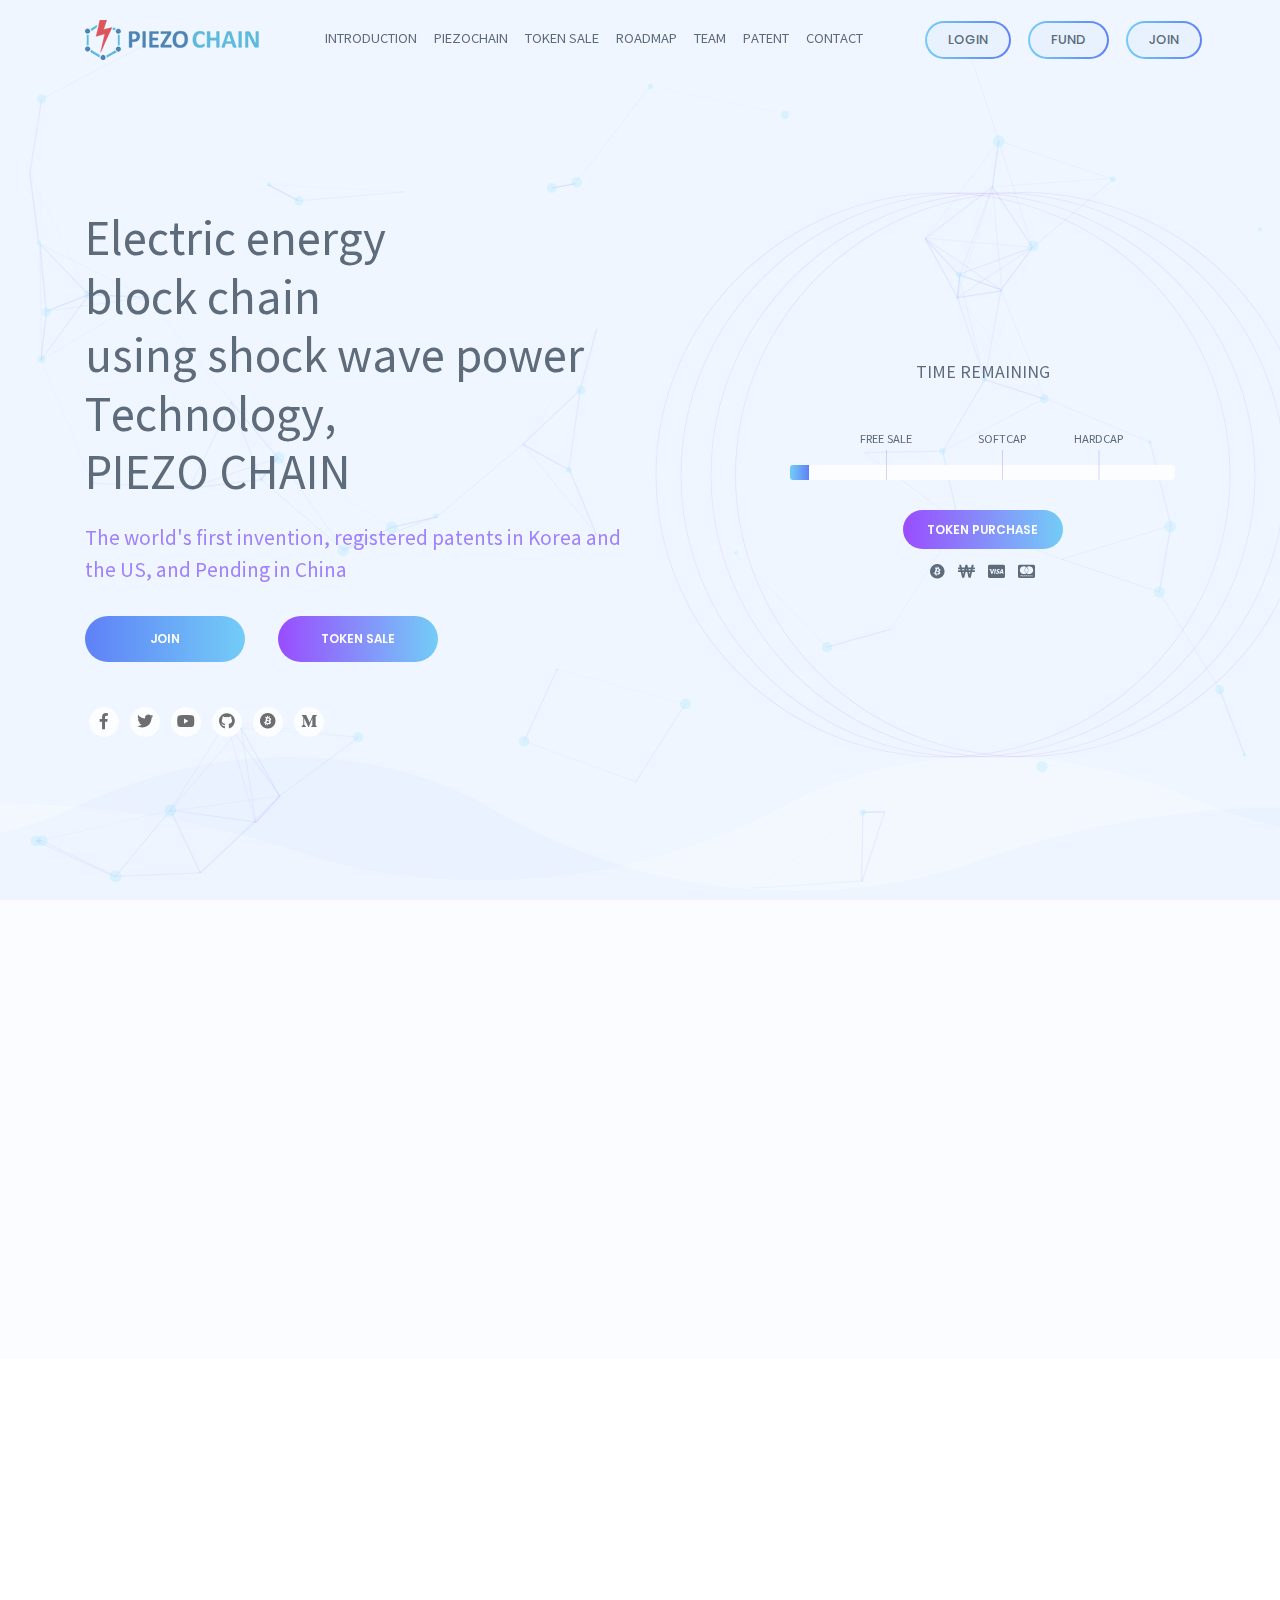
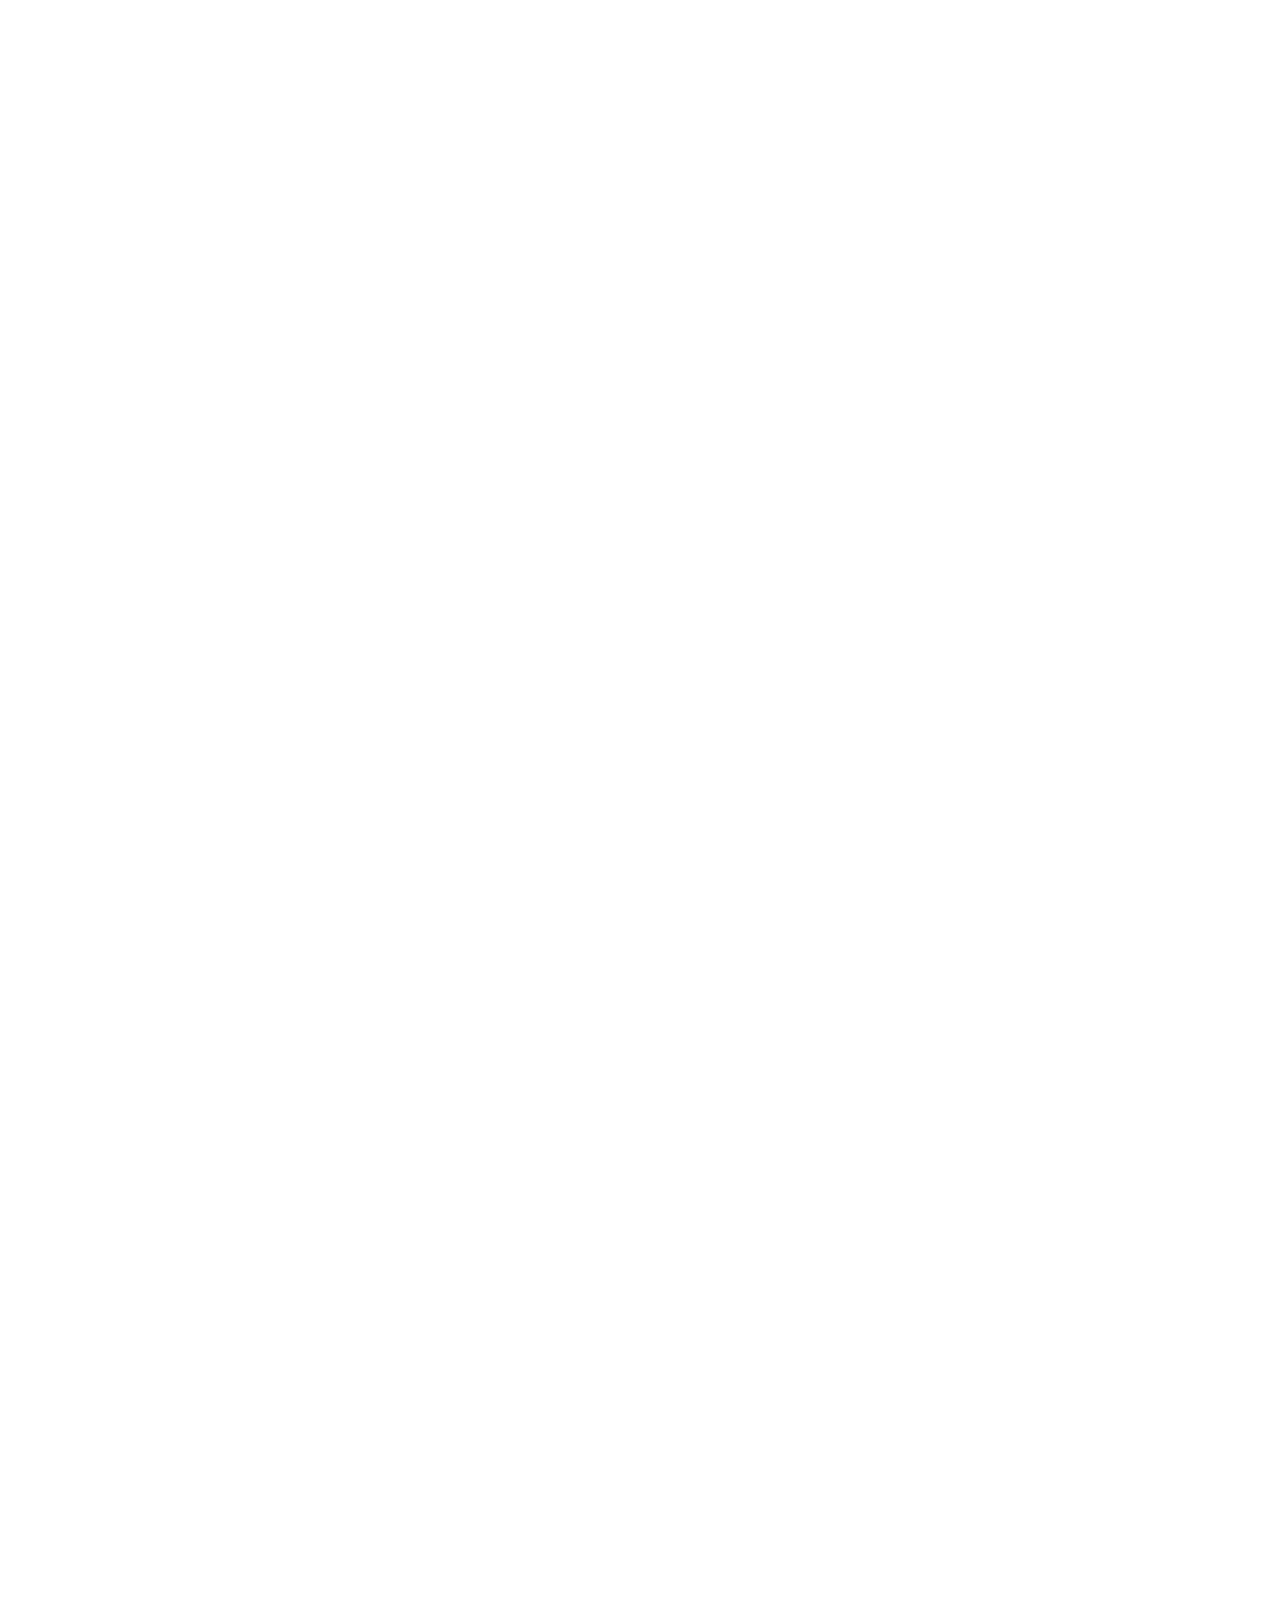
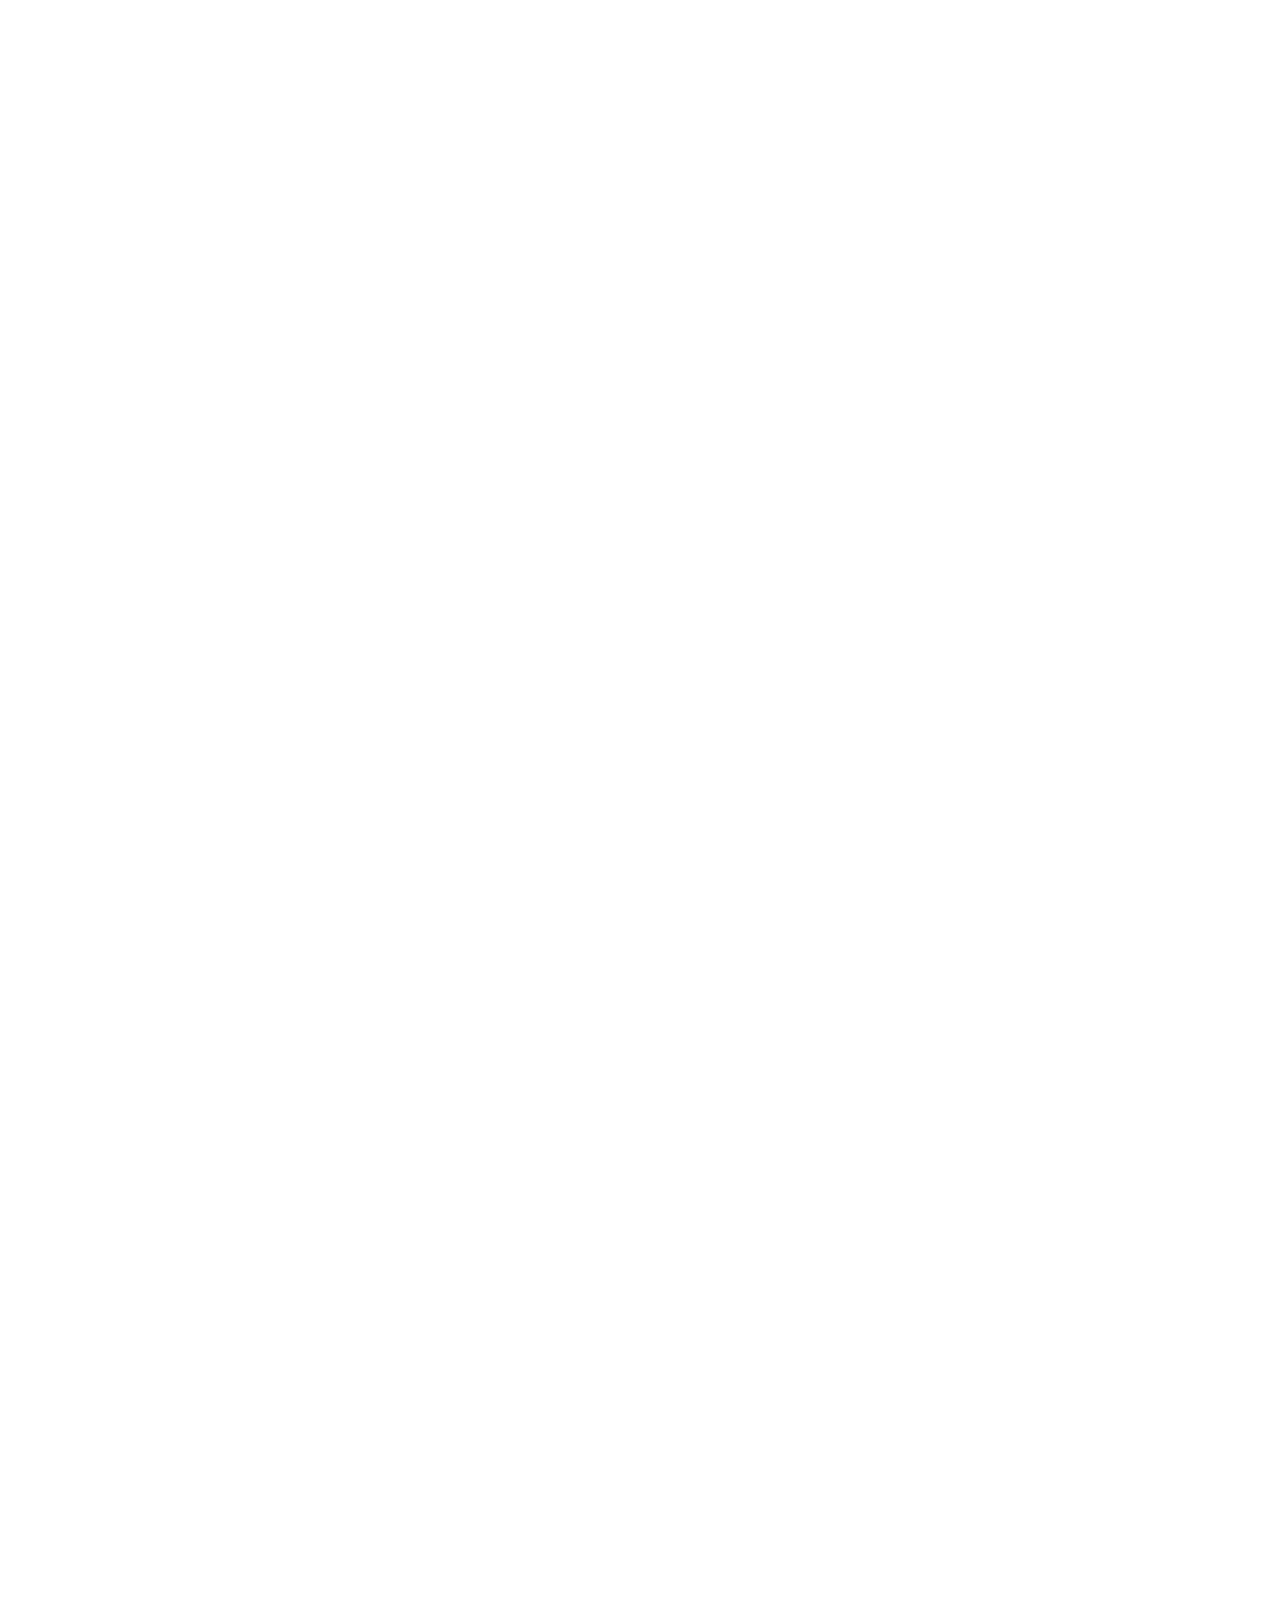
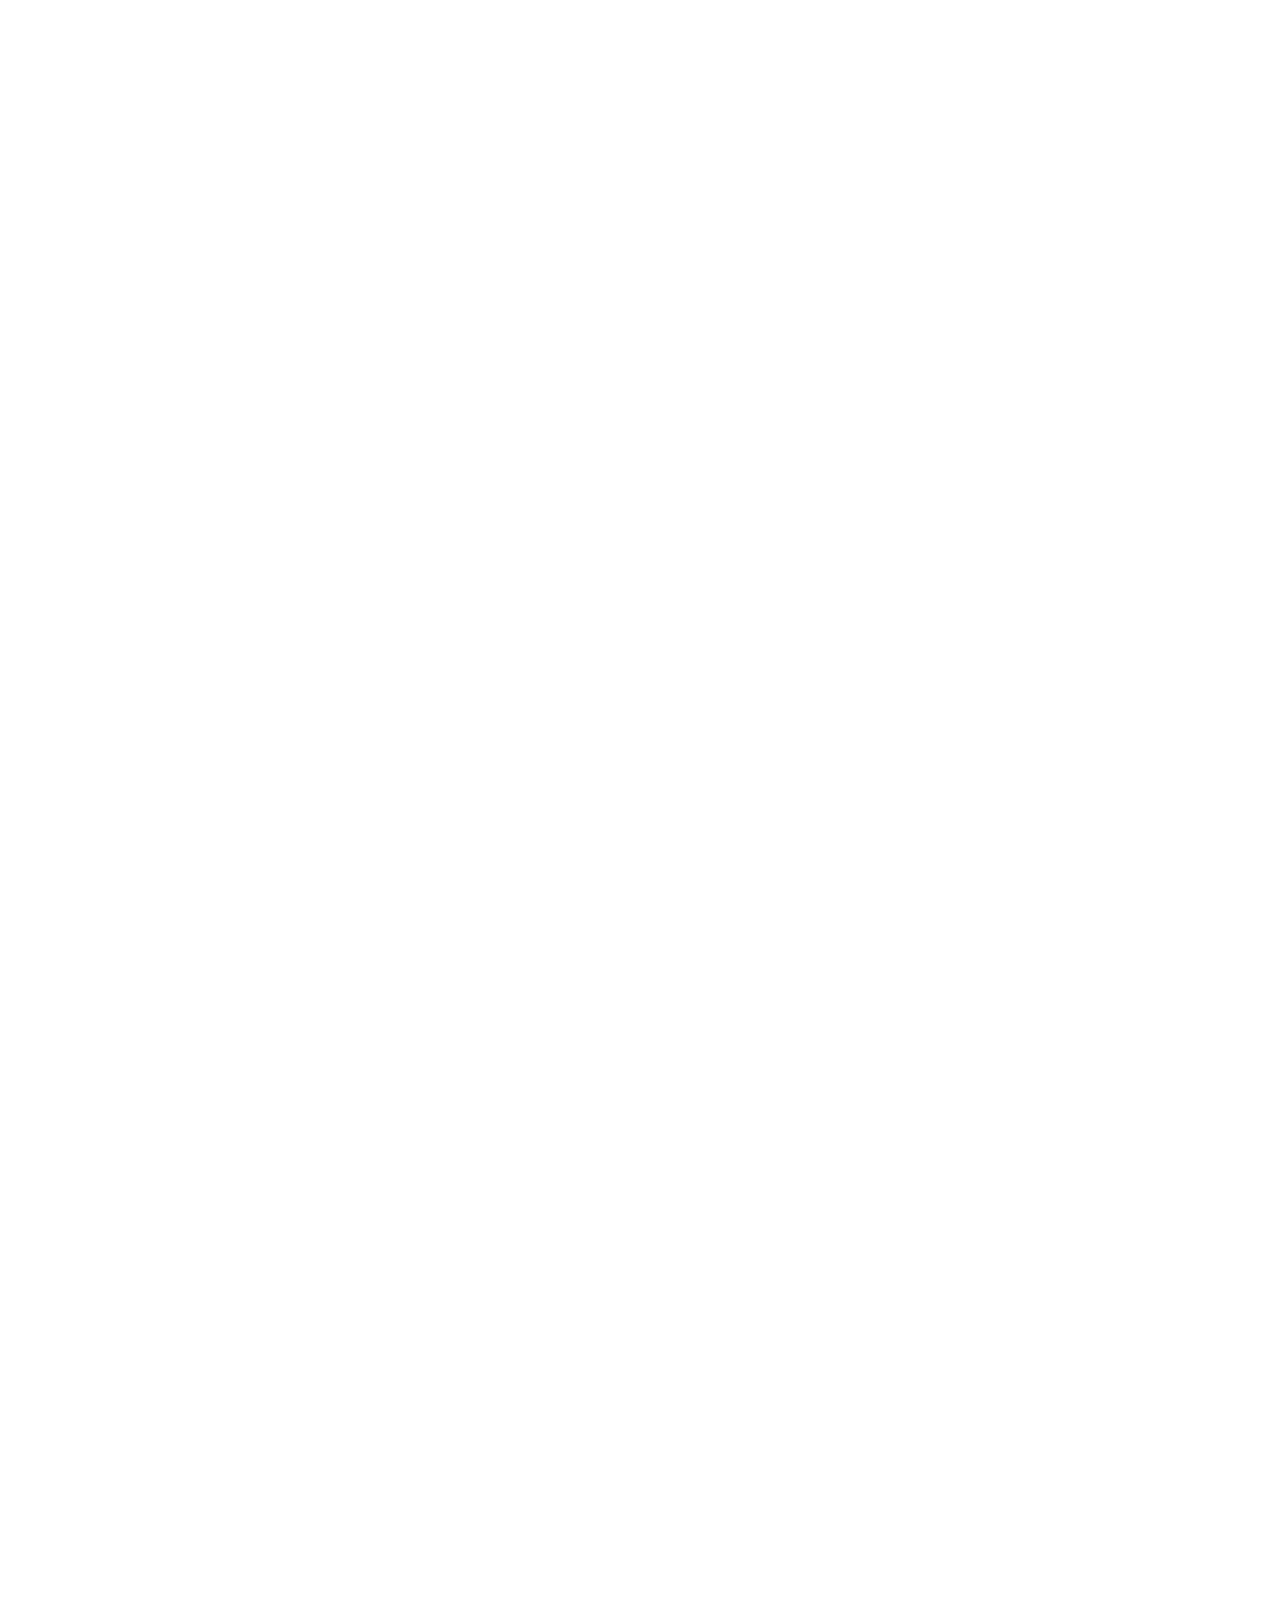
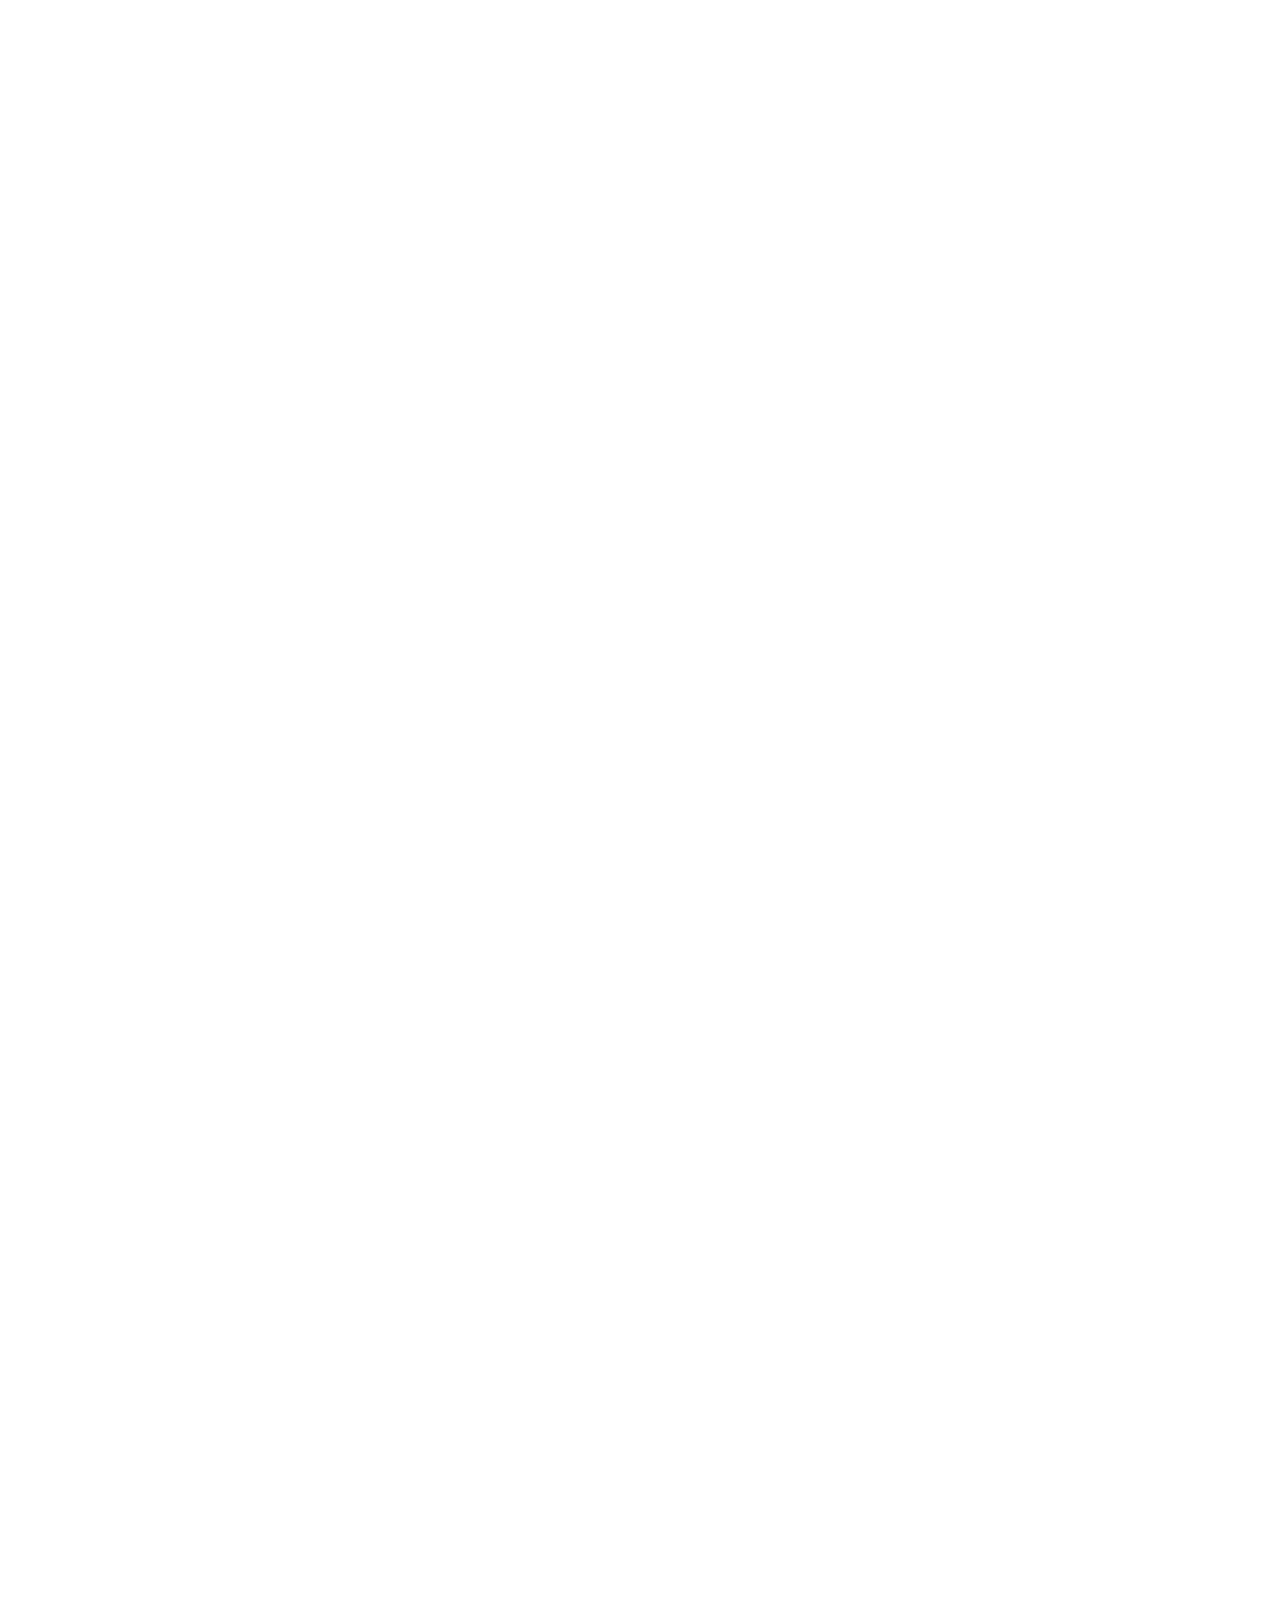
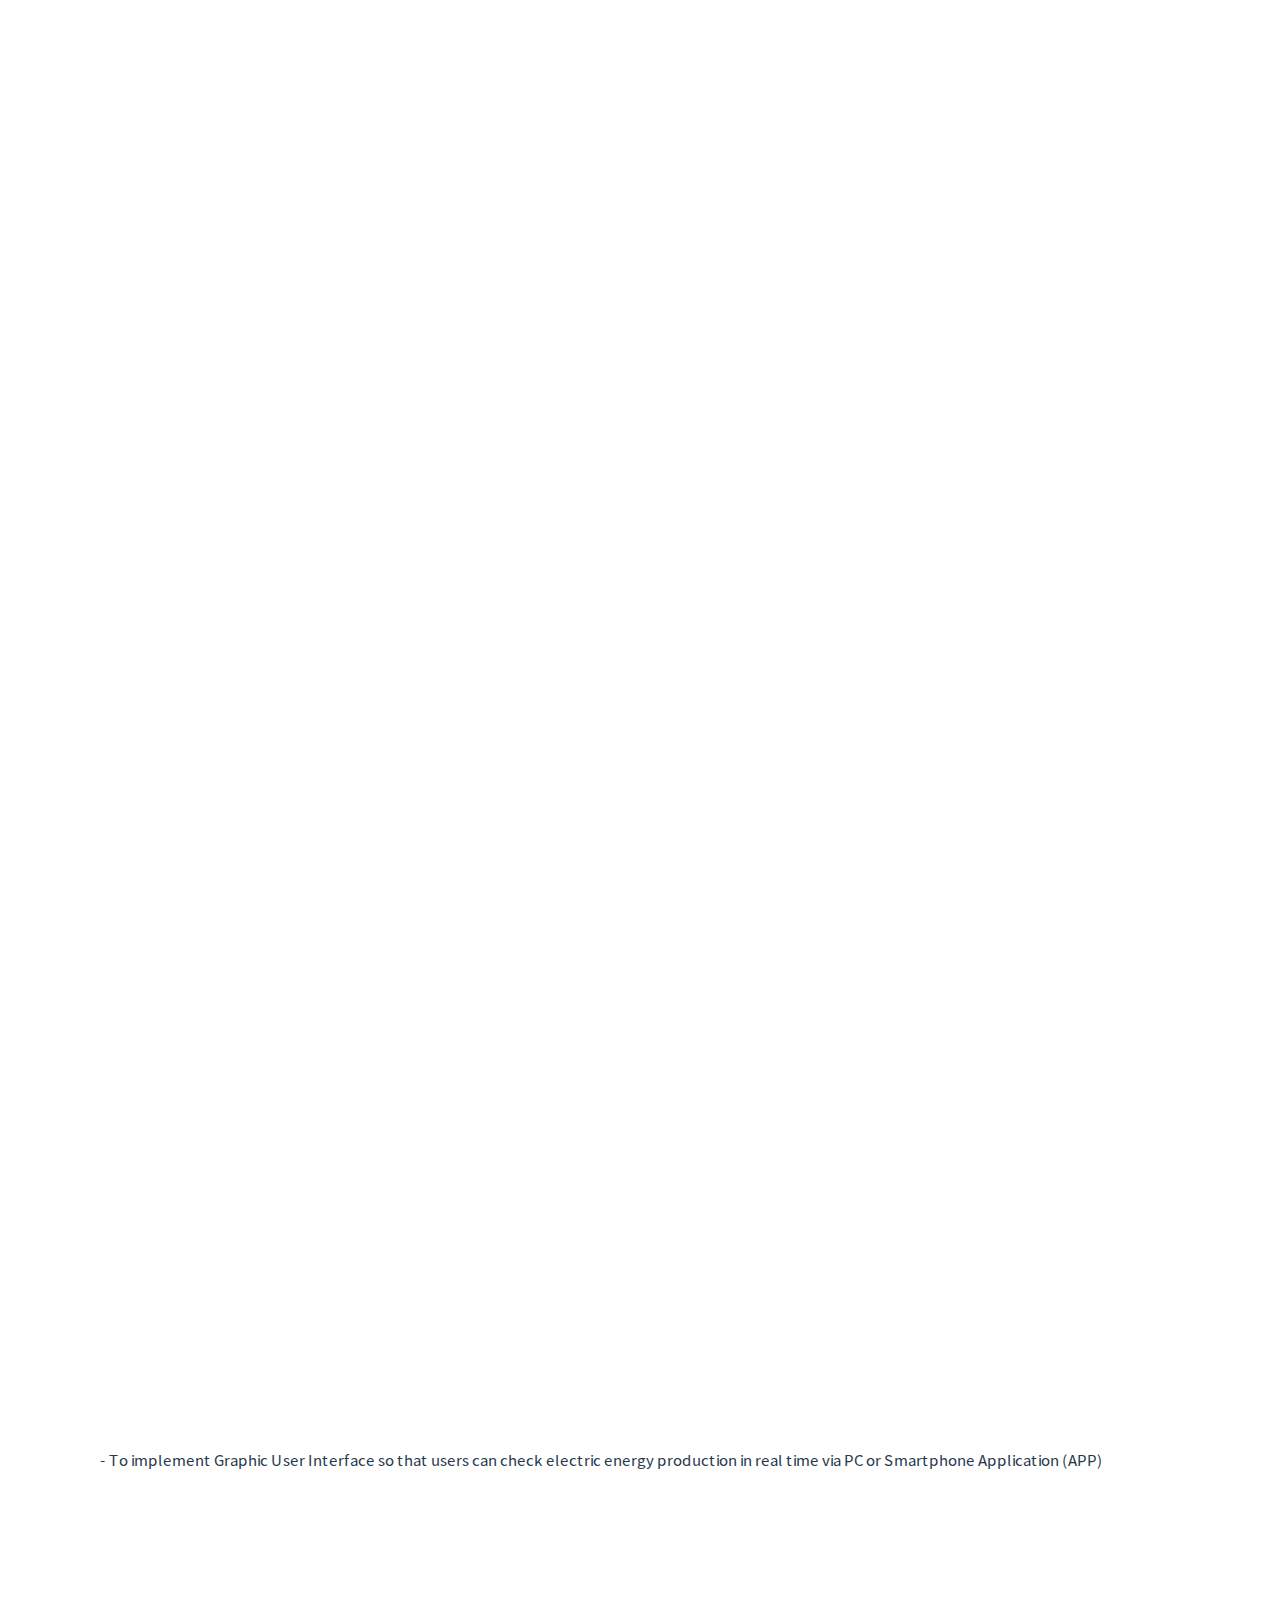
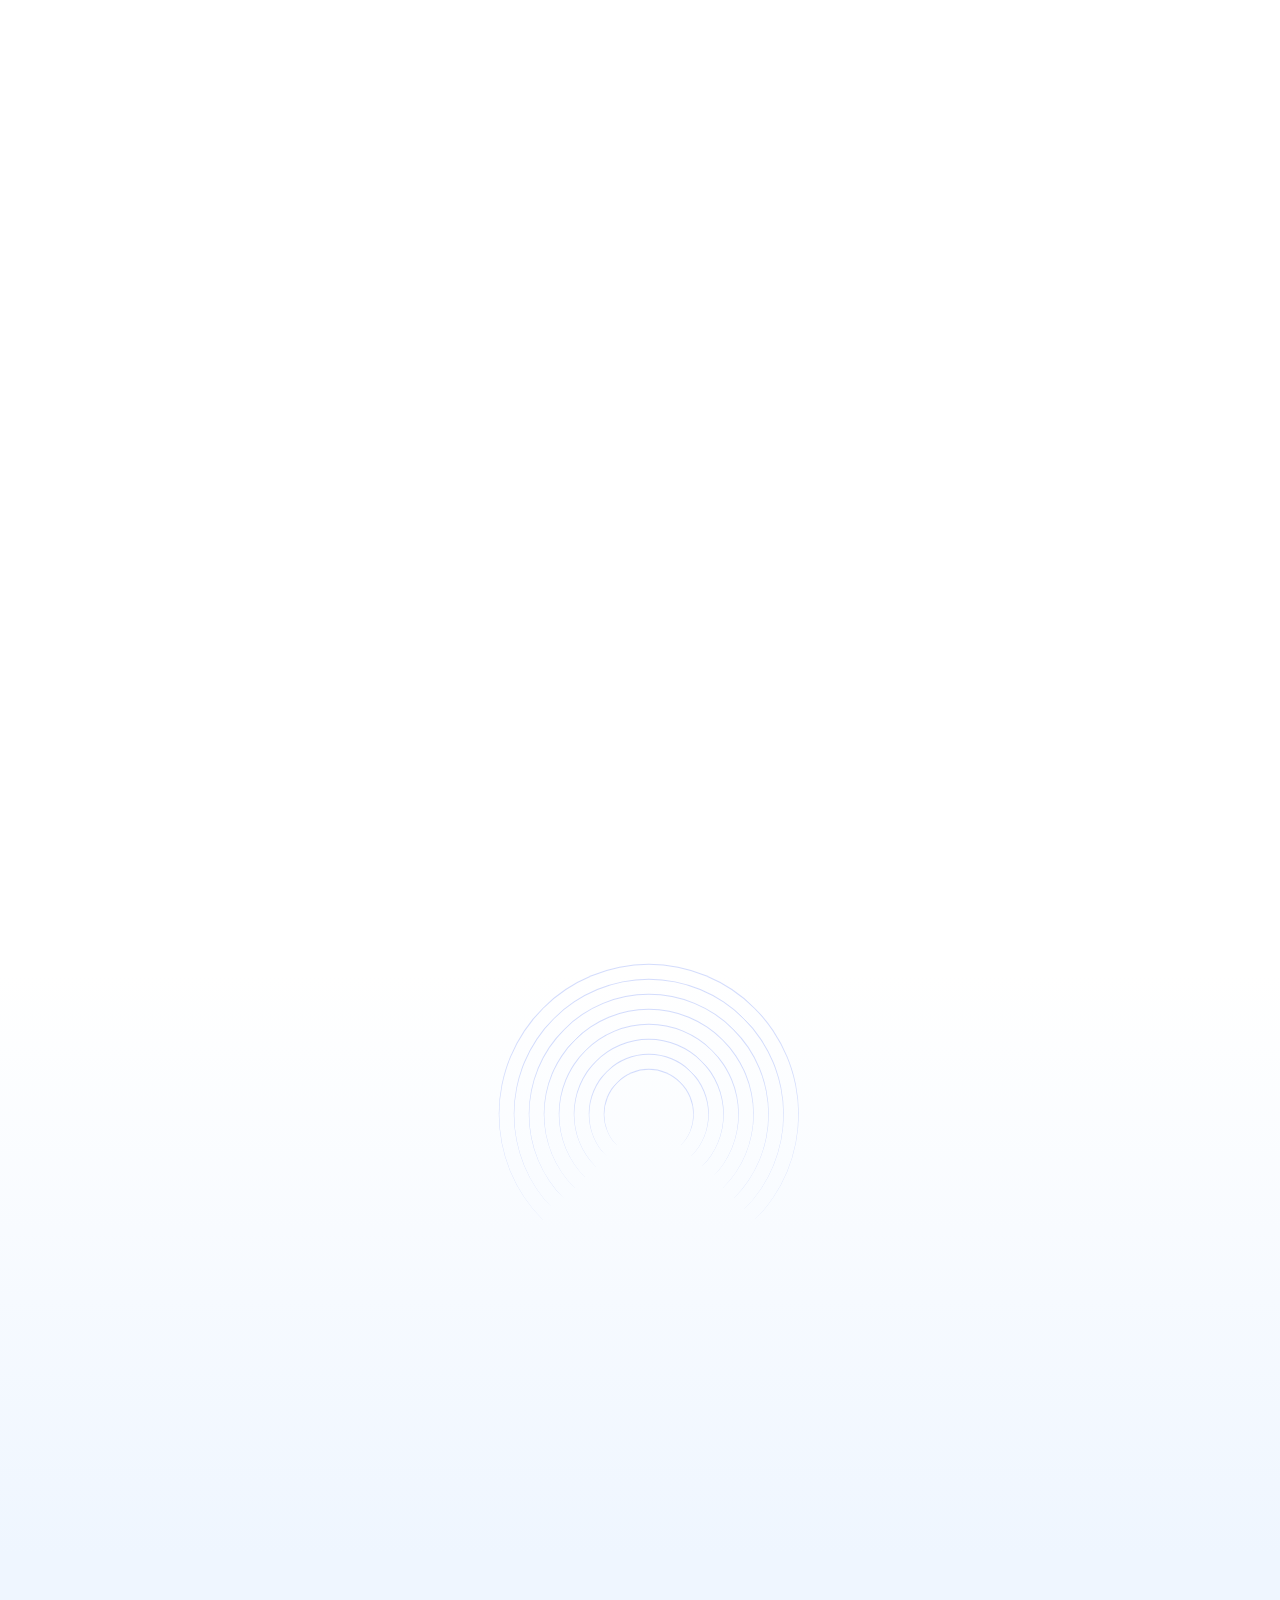
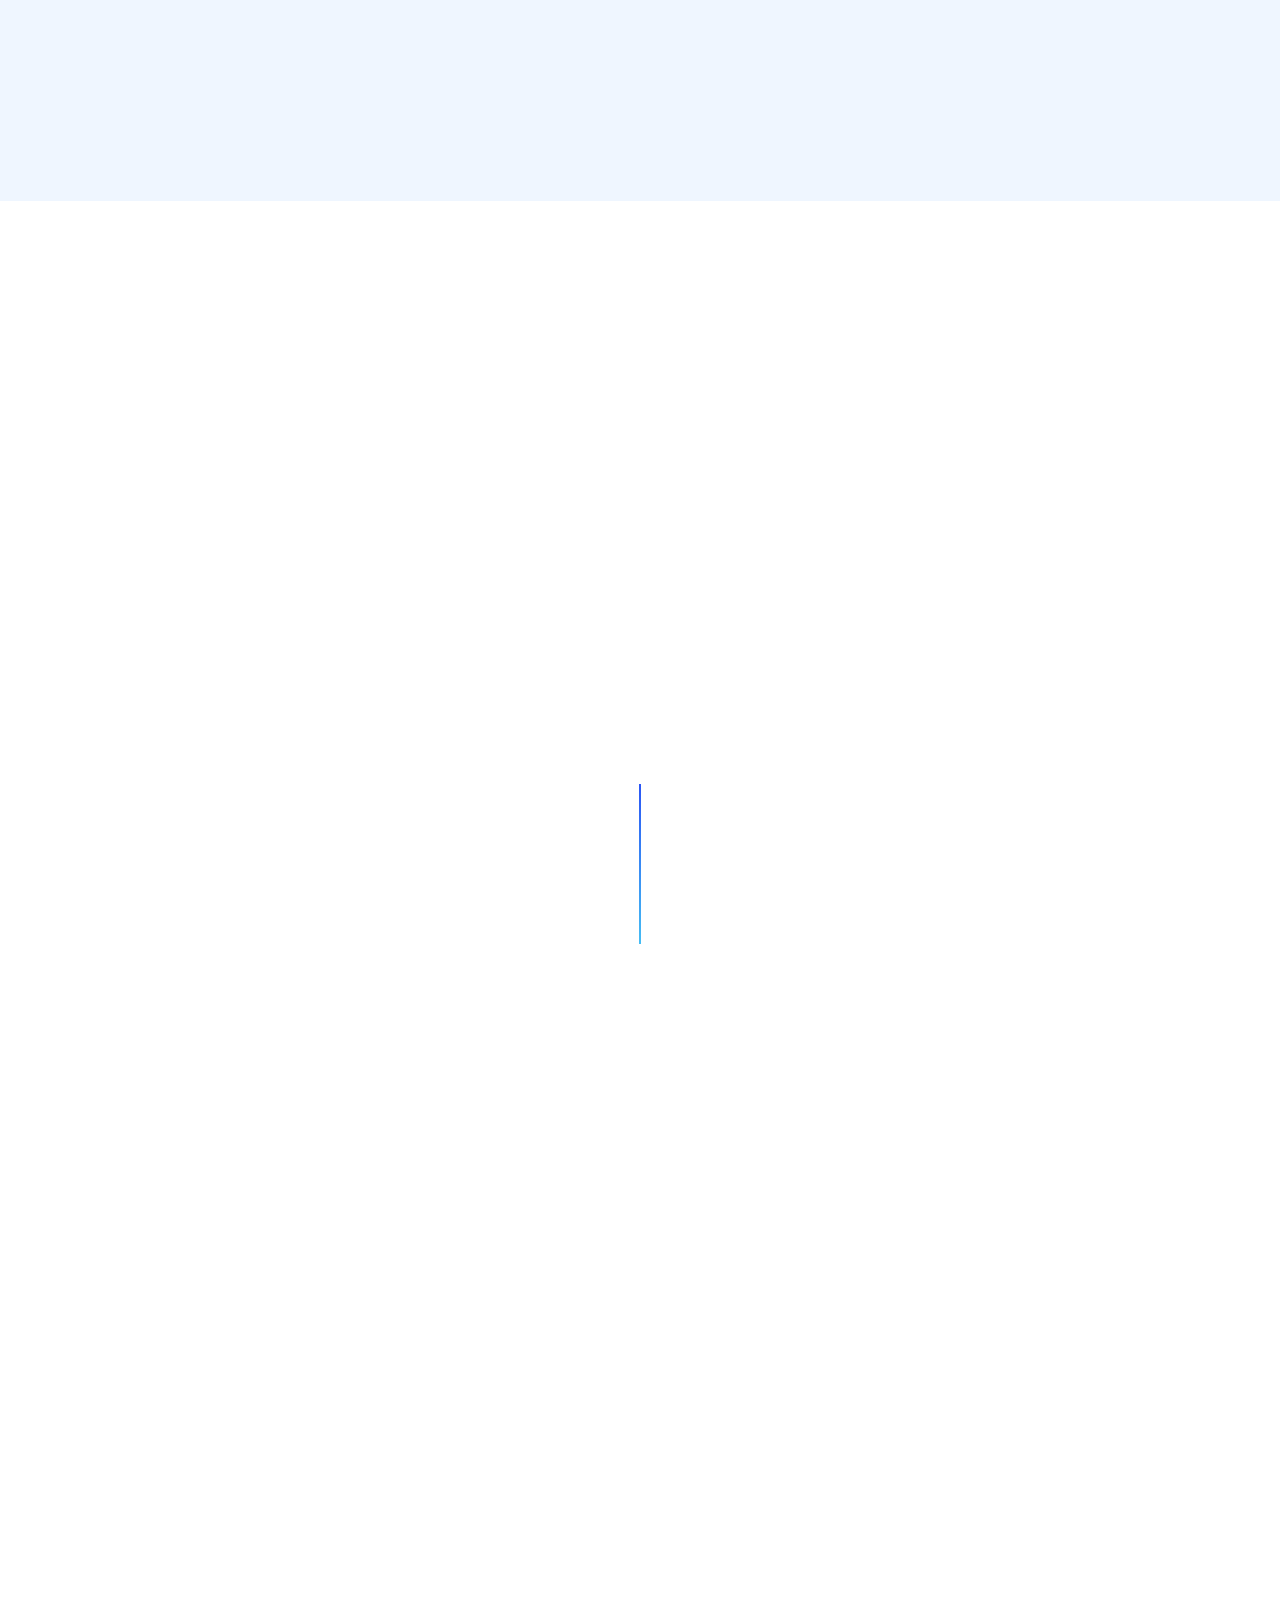
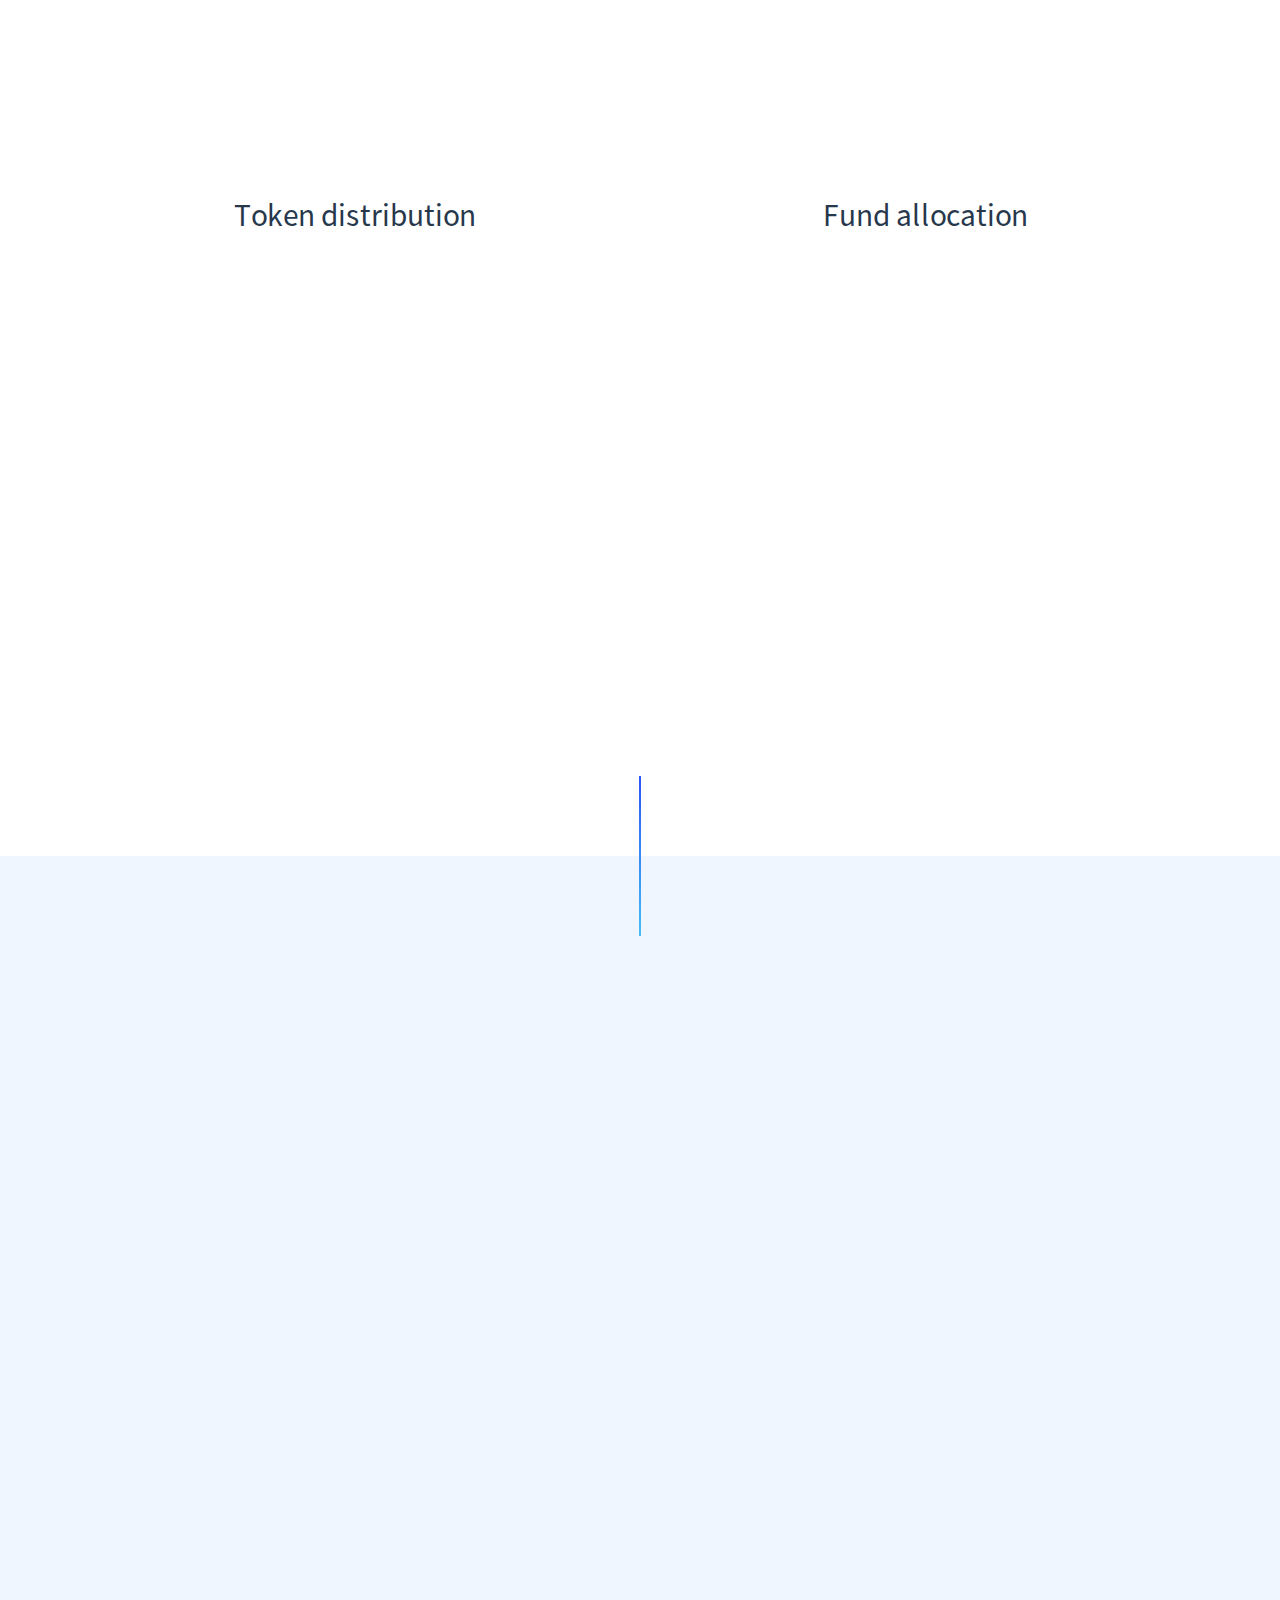
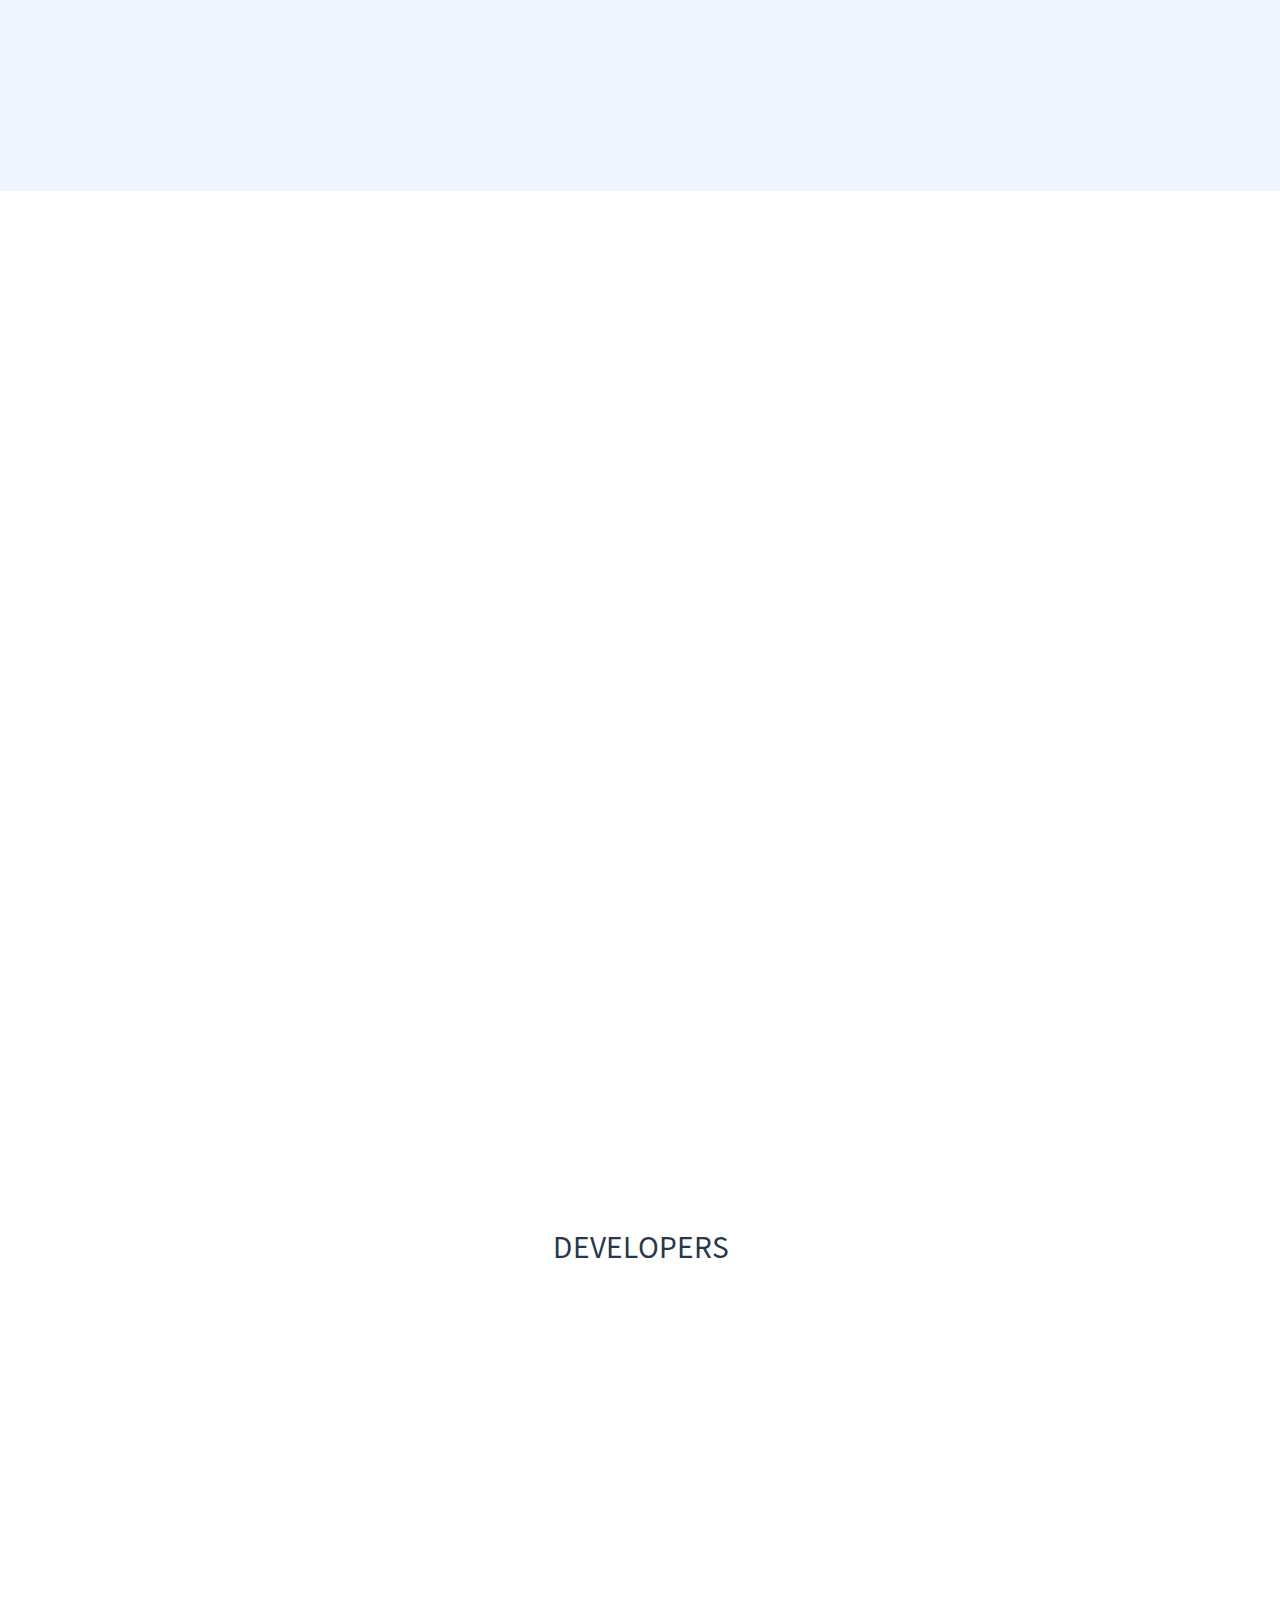
==== commit 660291a4: "mail address" ====
--- a/index.html
+++ b/index.html
@@ -2311,9 +2311,10 @@
 			<div class="row">
 				<div class="col-lg-8 offset-lg-2">
 					<ul class="contact-info">
-						<li class="animated" data-animate="fadeInUp" data-delay="0"><em class="fa fa-phone"></em><span>010-7747-4424</span></li>
-						<li class="animated" data-animate="fadeInUp" data-delay=".1"><em class="fa fa-envelope"></em><span>bsc257@nate.com</span></li>
-						<!--<li class="animated" data-animate="fadeInUp" data-delay=".2"><em class="fa fa-paper-plane"></em><span>카카오톡</span></li>-->
+						<!--<li class="animated" data-animate="fadeInUp" data-delay="0"><em class="fa fa-phone"></em><span>010-7747-4424</span></li>-->
+						<li class="animated" data-animate="fadeInUp" data-delay=".1"><em class="fa fa-envelope"></em><a href="mailto:piezochain@gmail.com?subject=Piezo chain">piezochain@gmail.com</a></li>
+						<li class="animated" data-animate="fadeInUp" data-delay=".2"><em class="fa fa-paper-plane"></em><a href="https://t.me/piezochainkorea1" target="_blank">Telegram Group Chat</a></li>
+						
 					</ul>
 				</div>
 			</div>
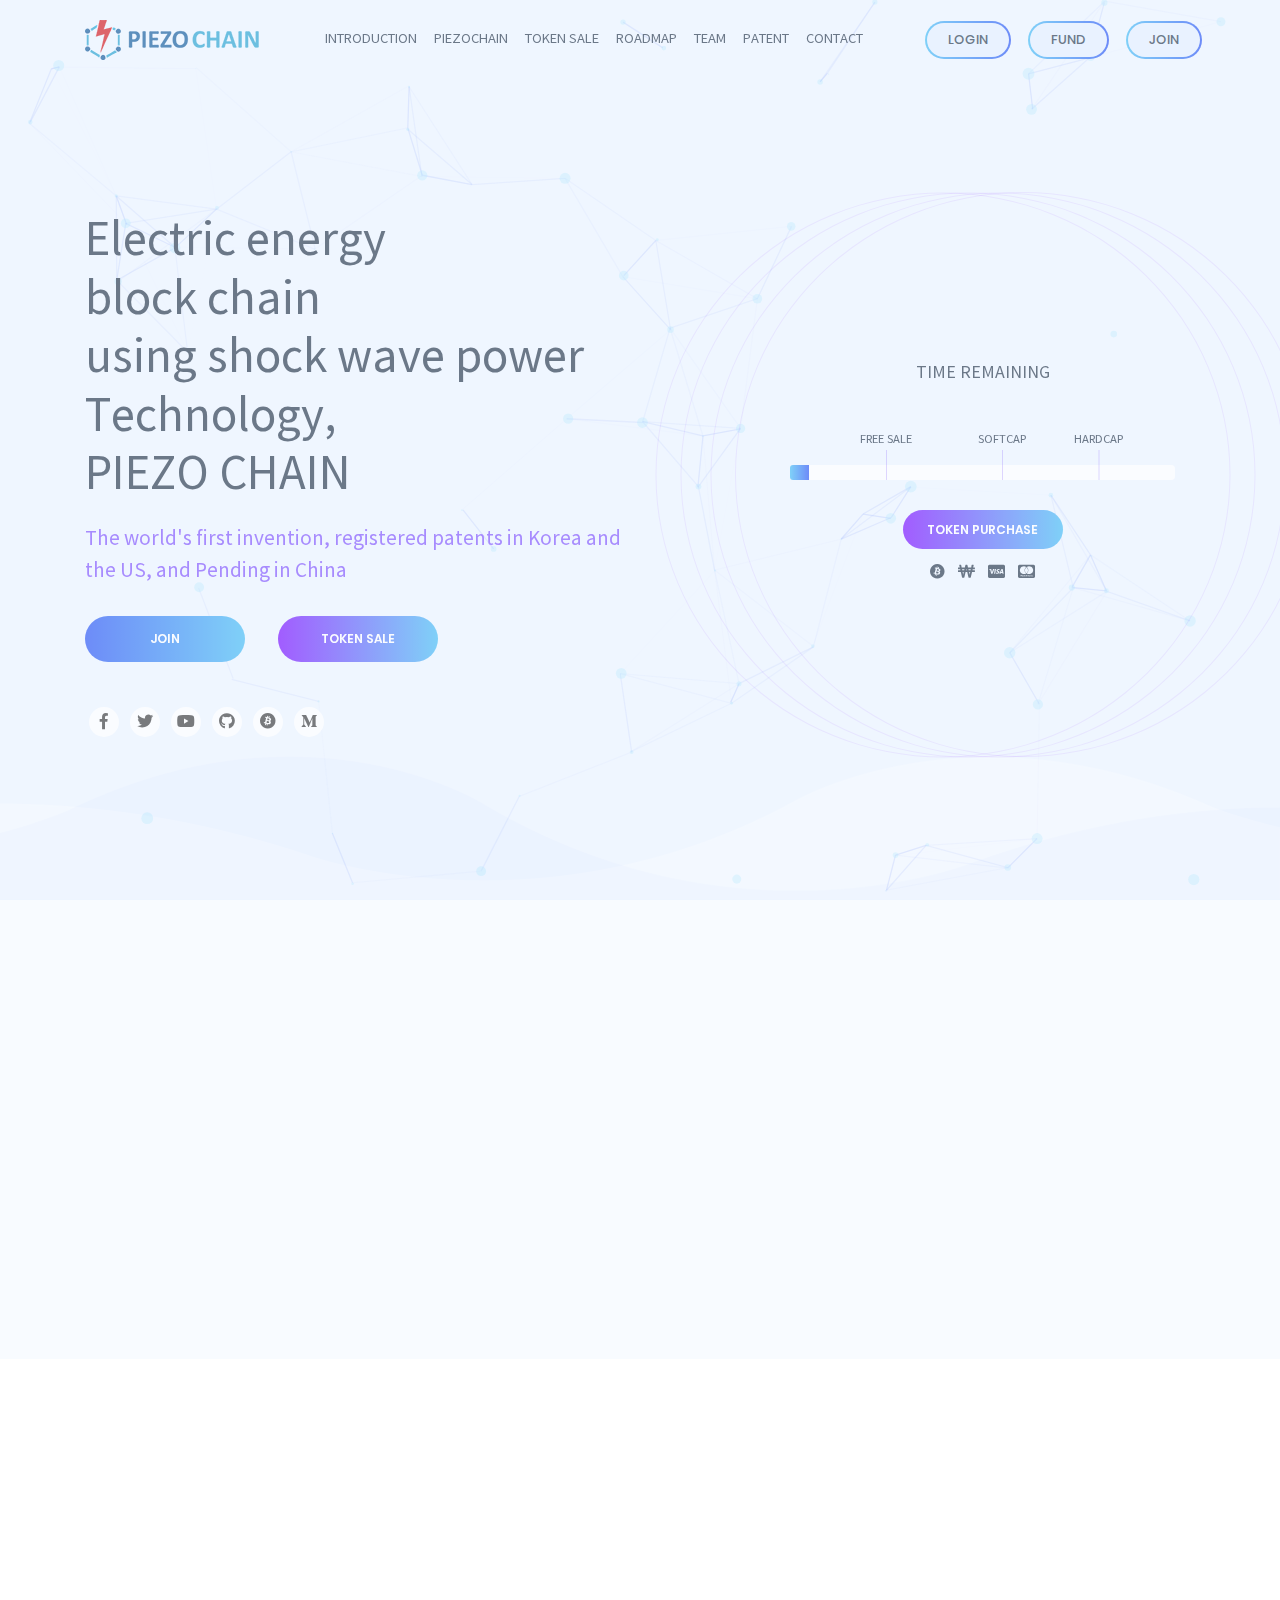
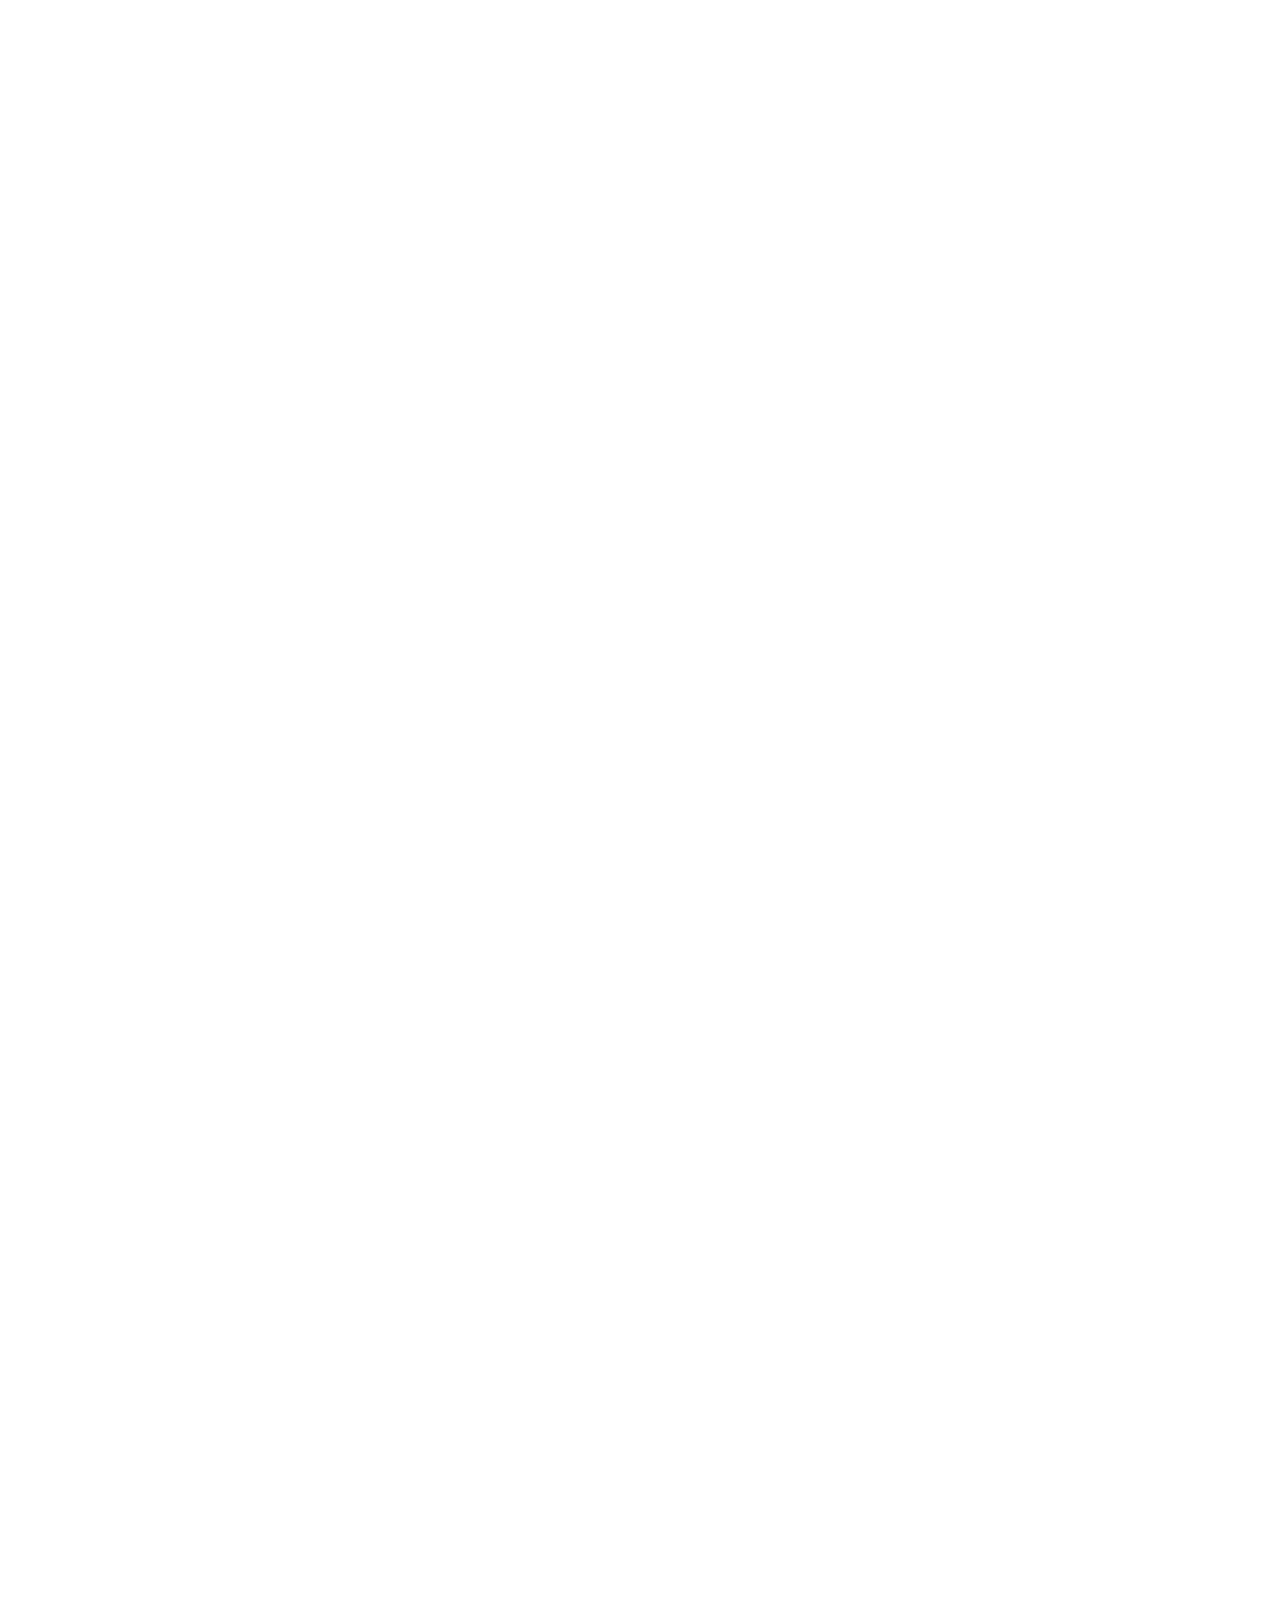
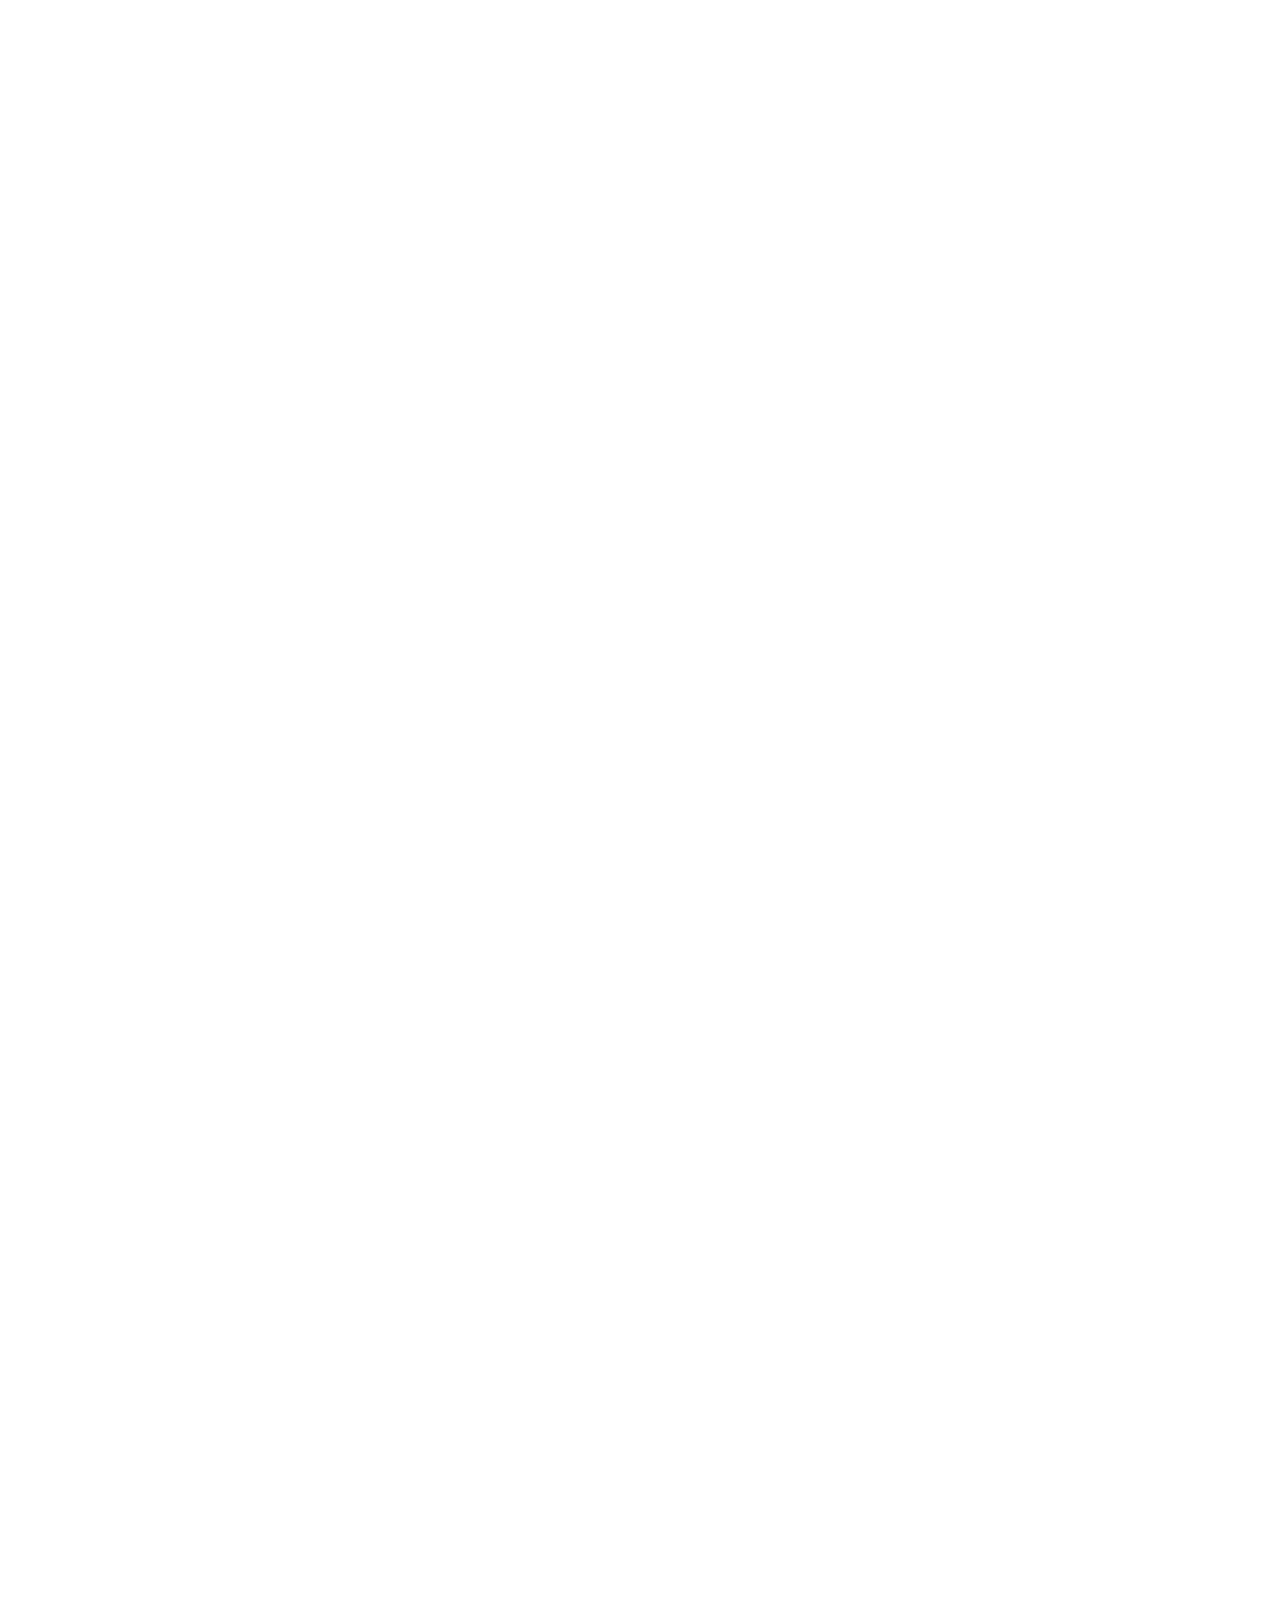
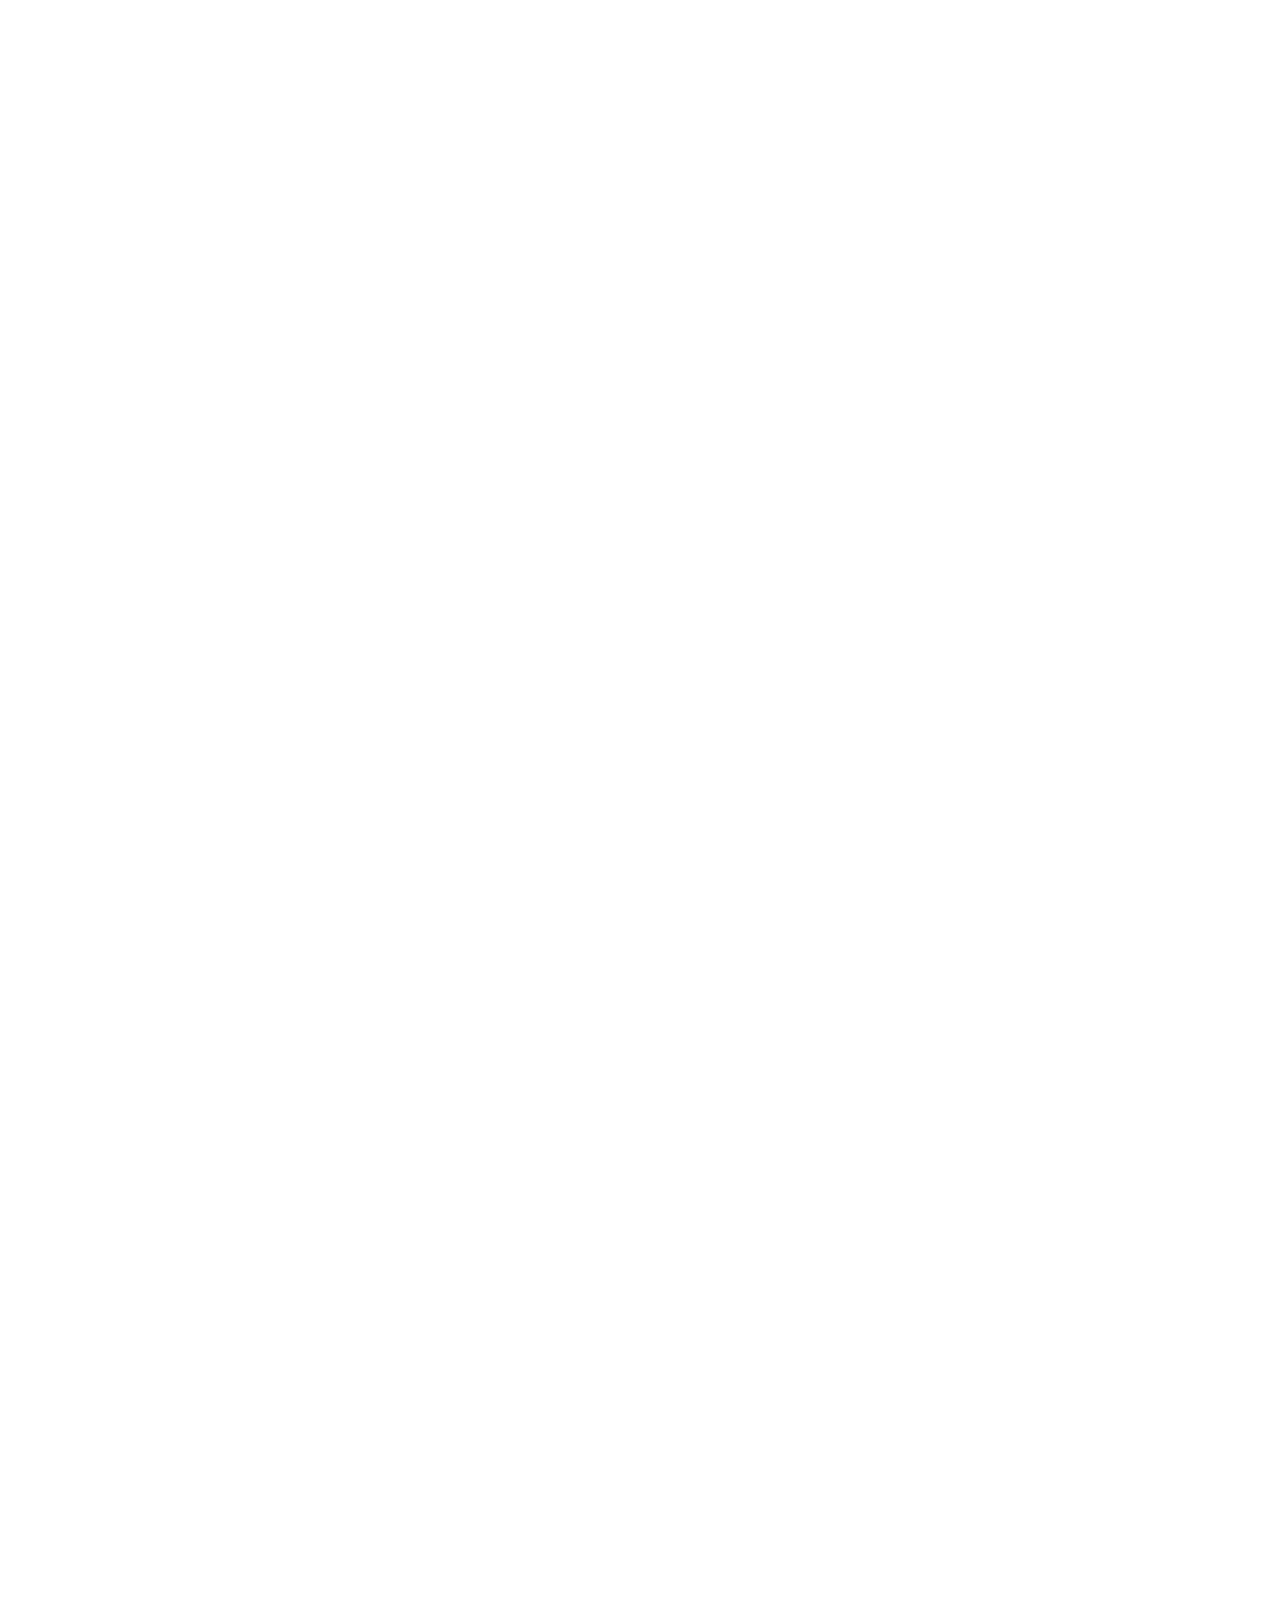
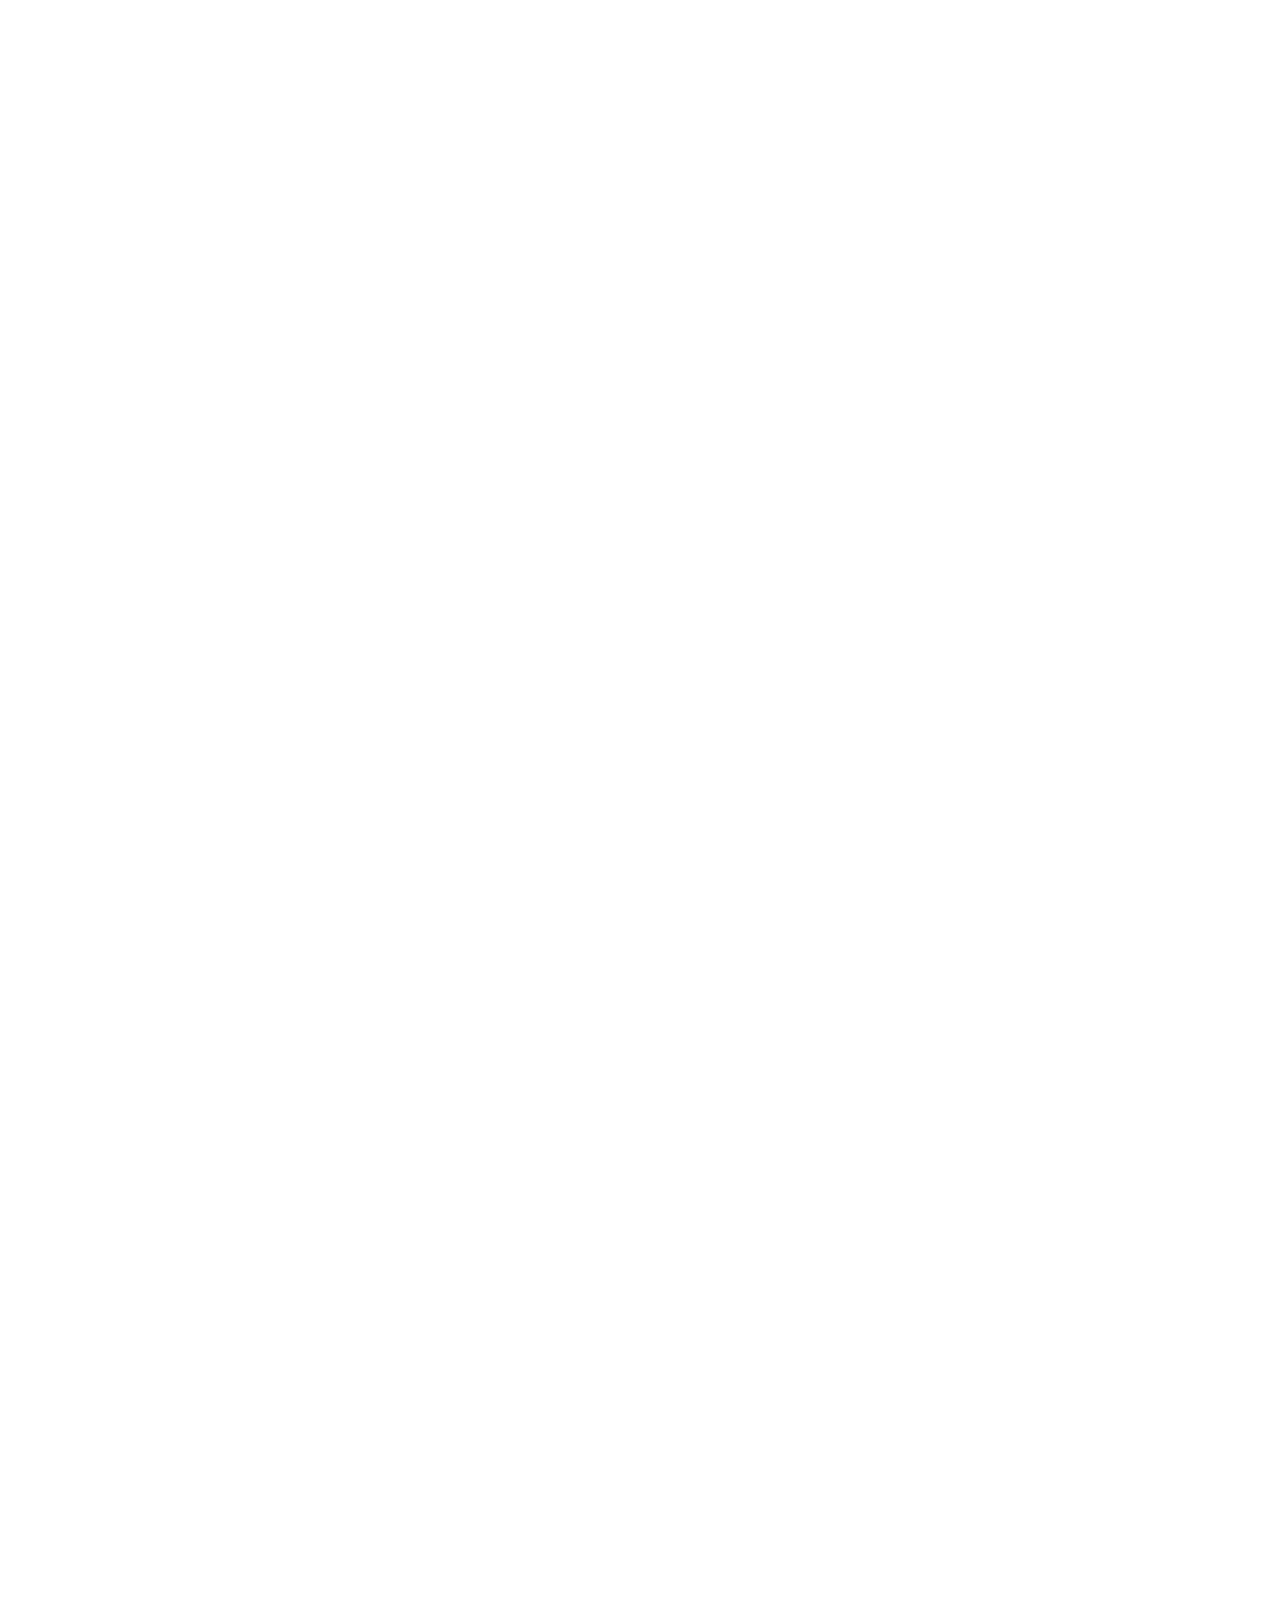
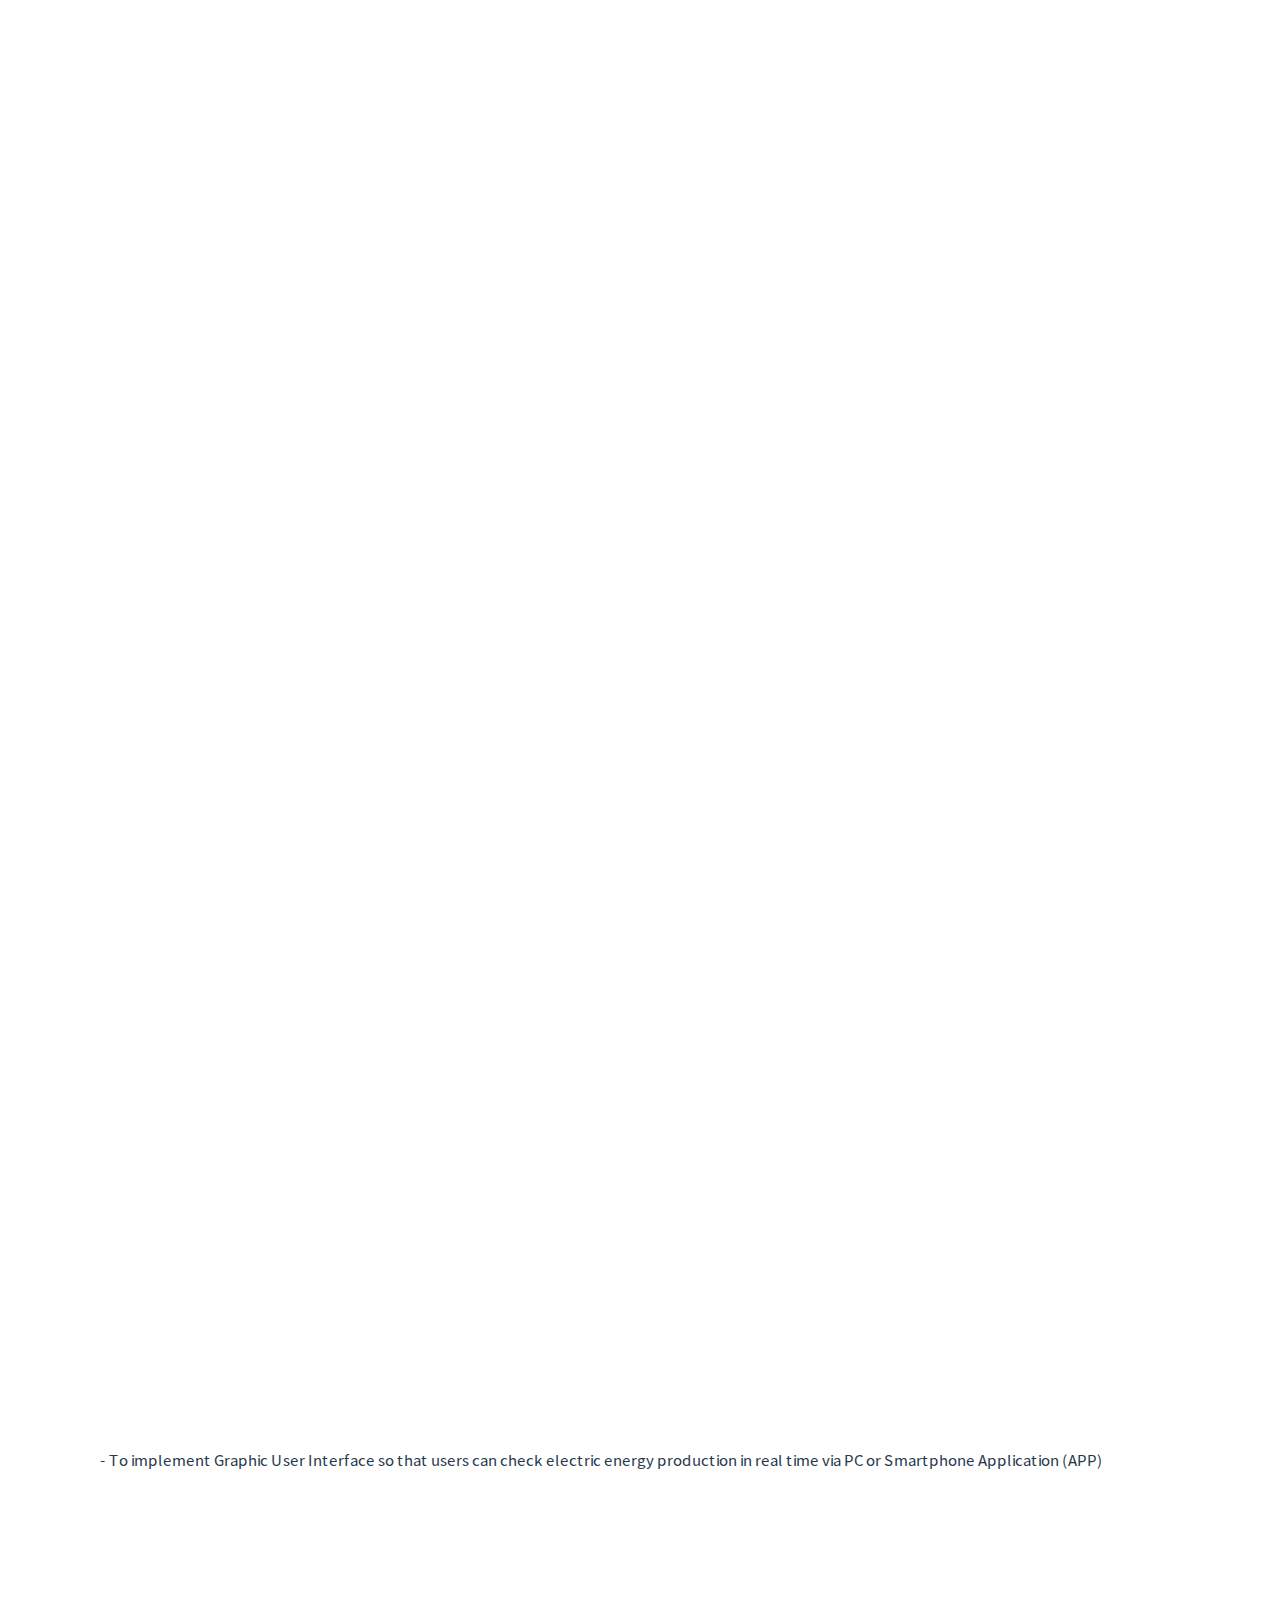
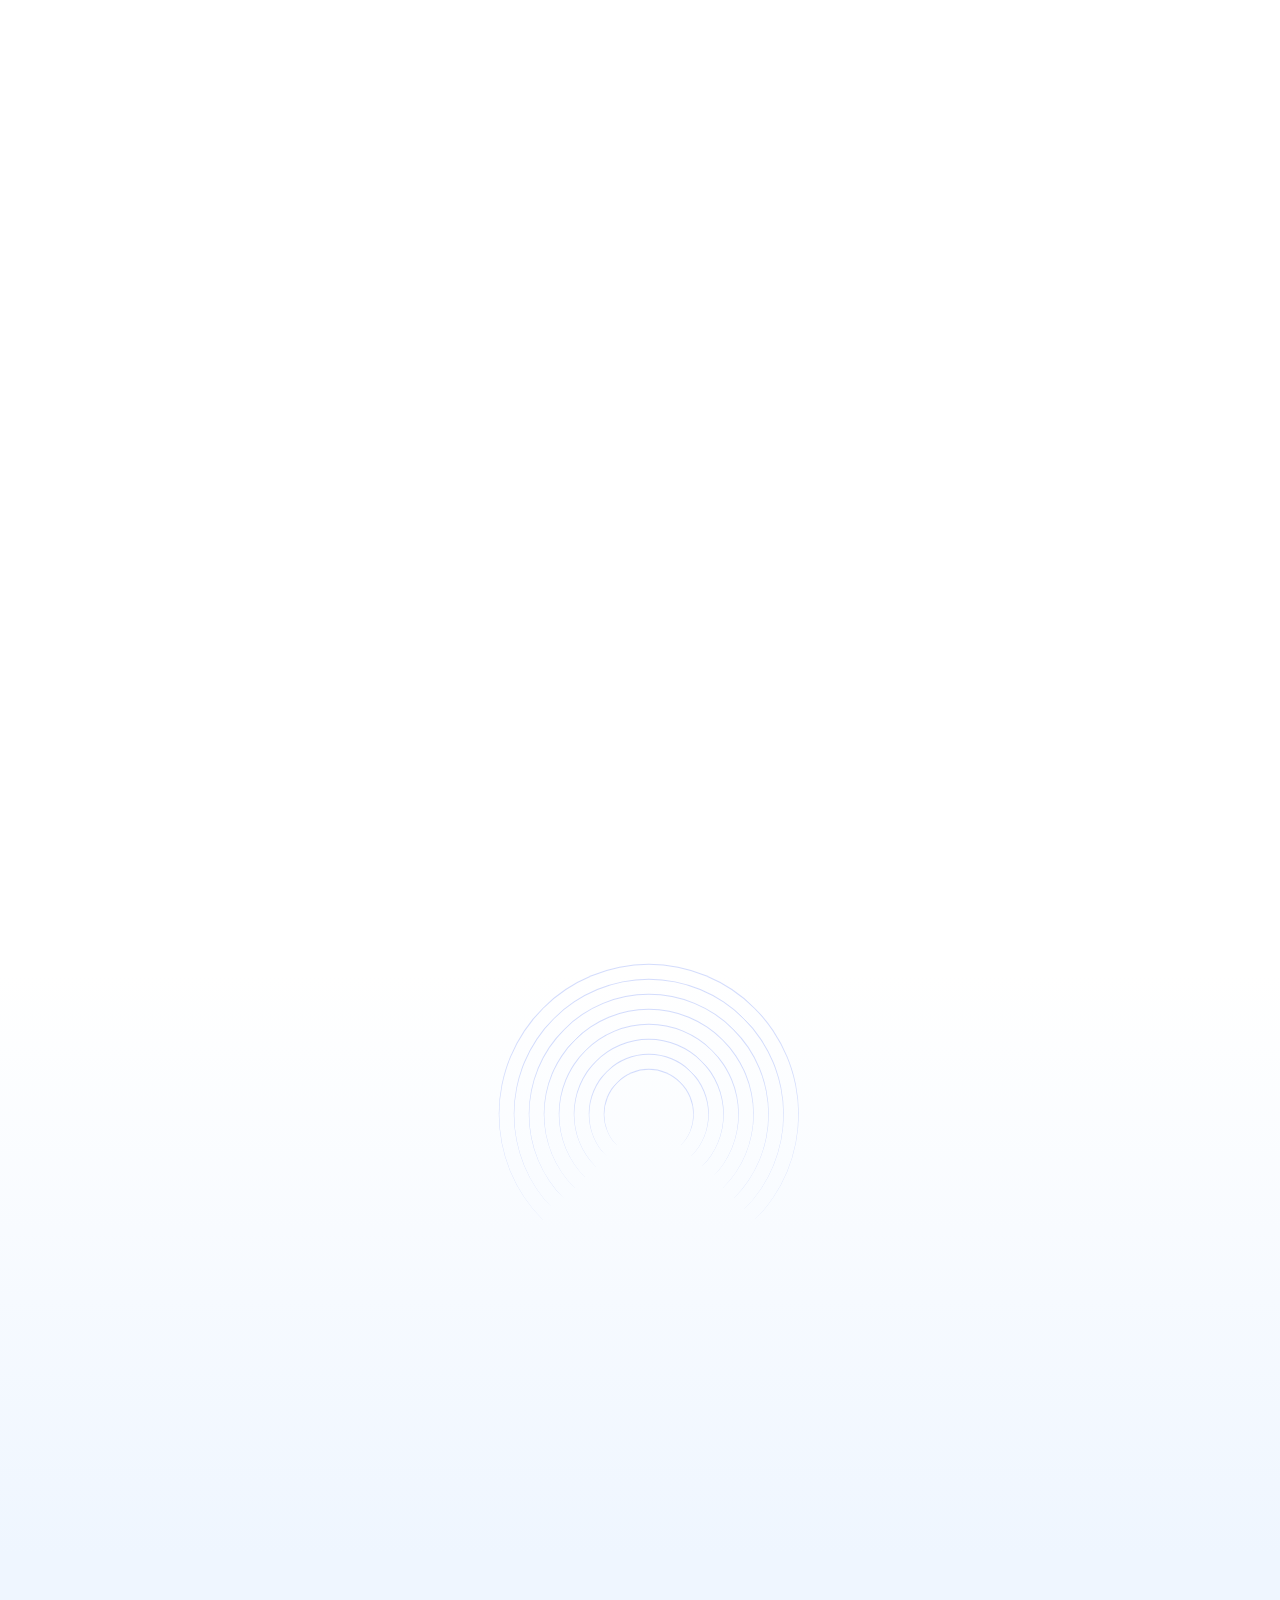
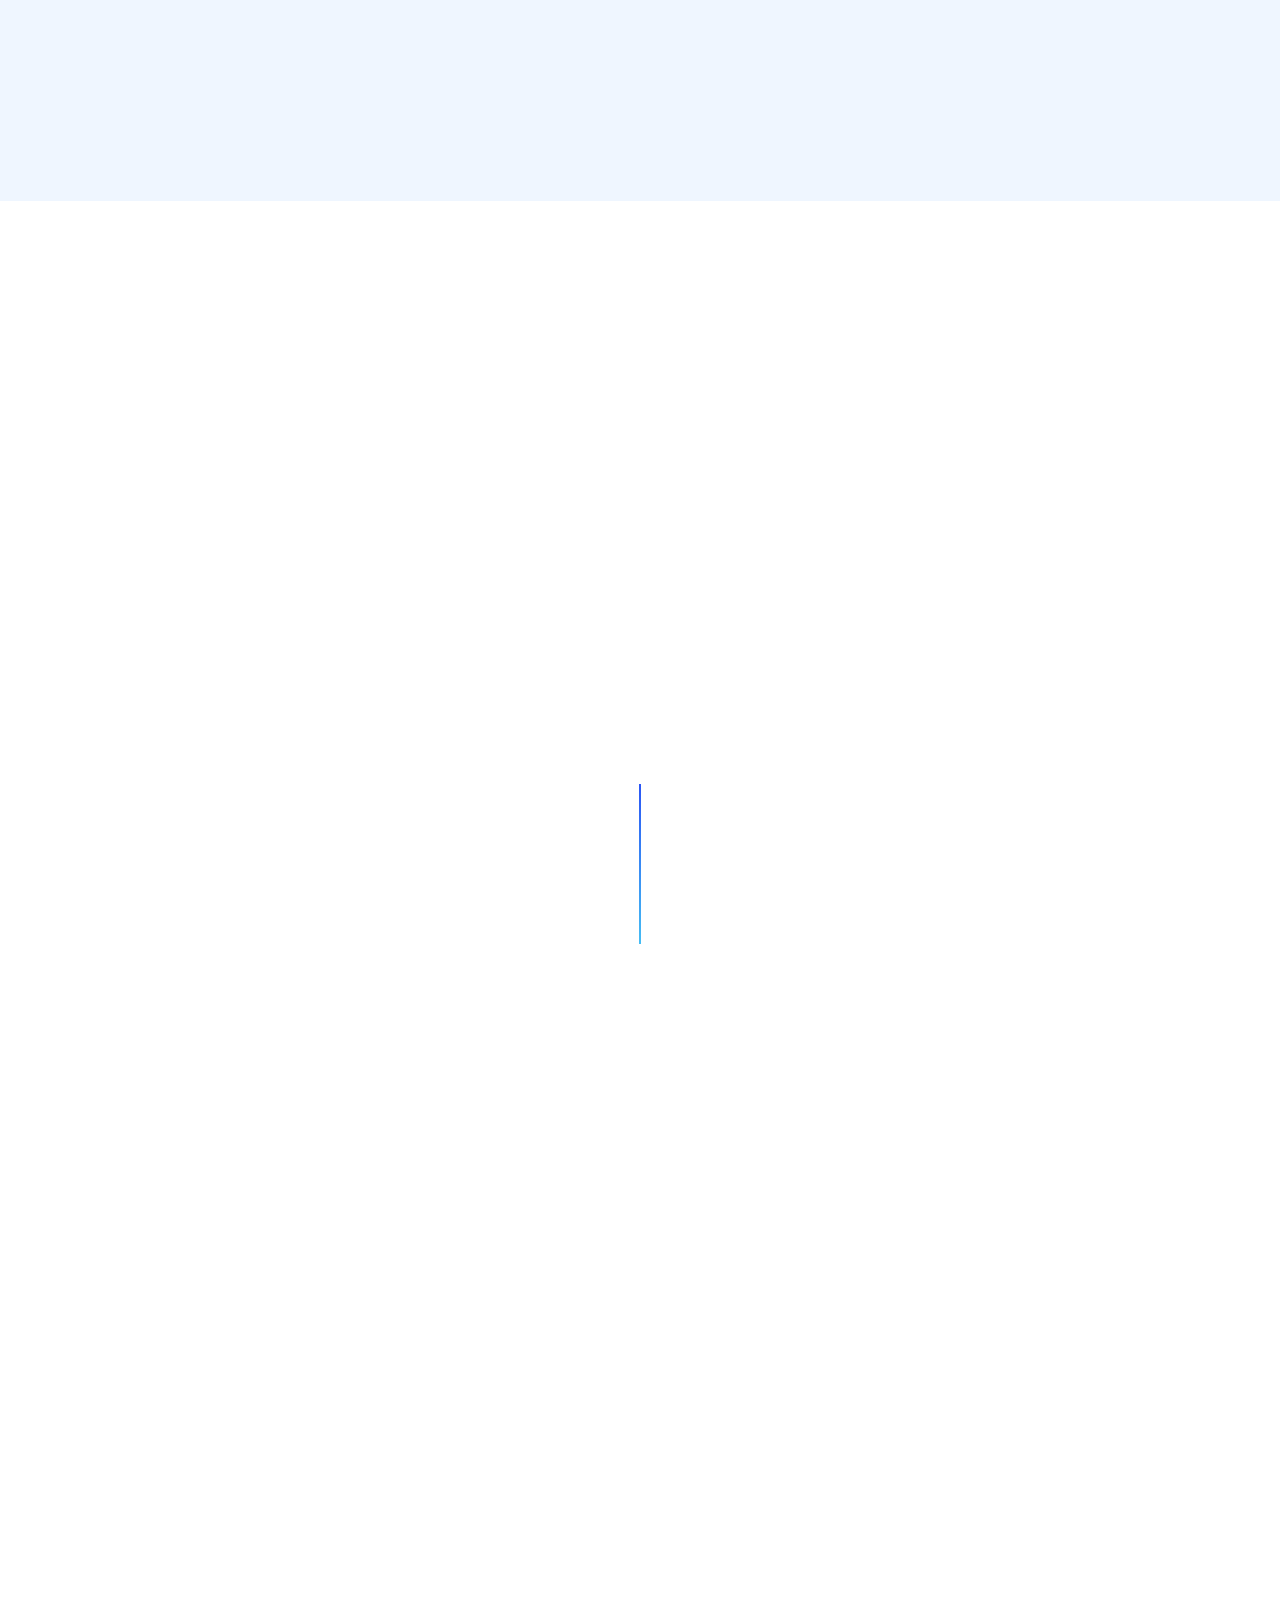
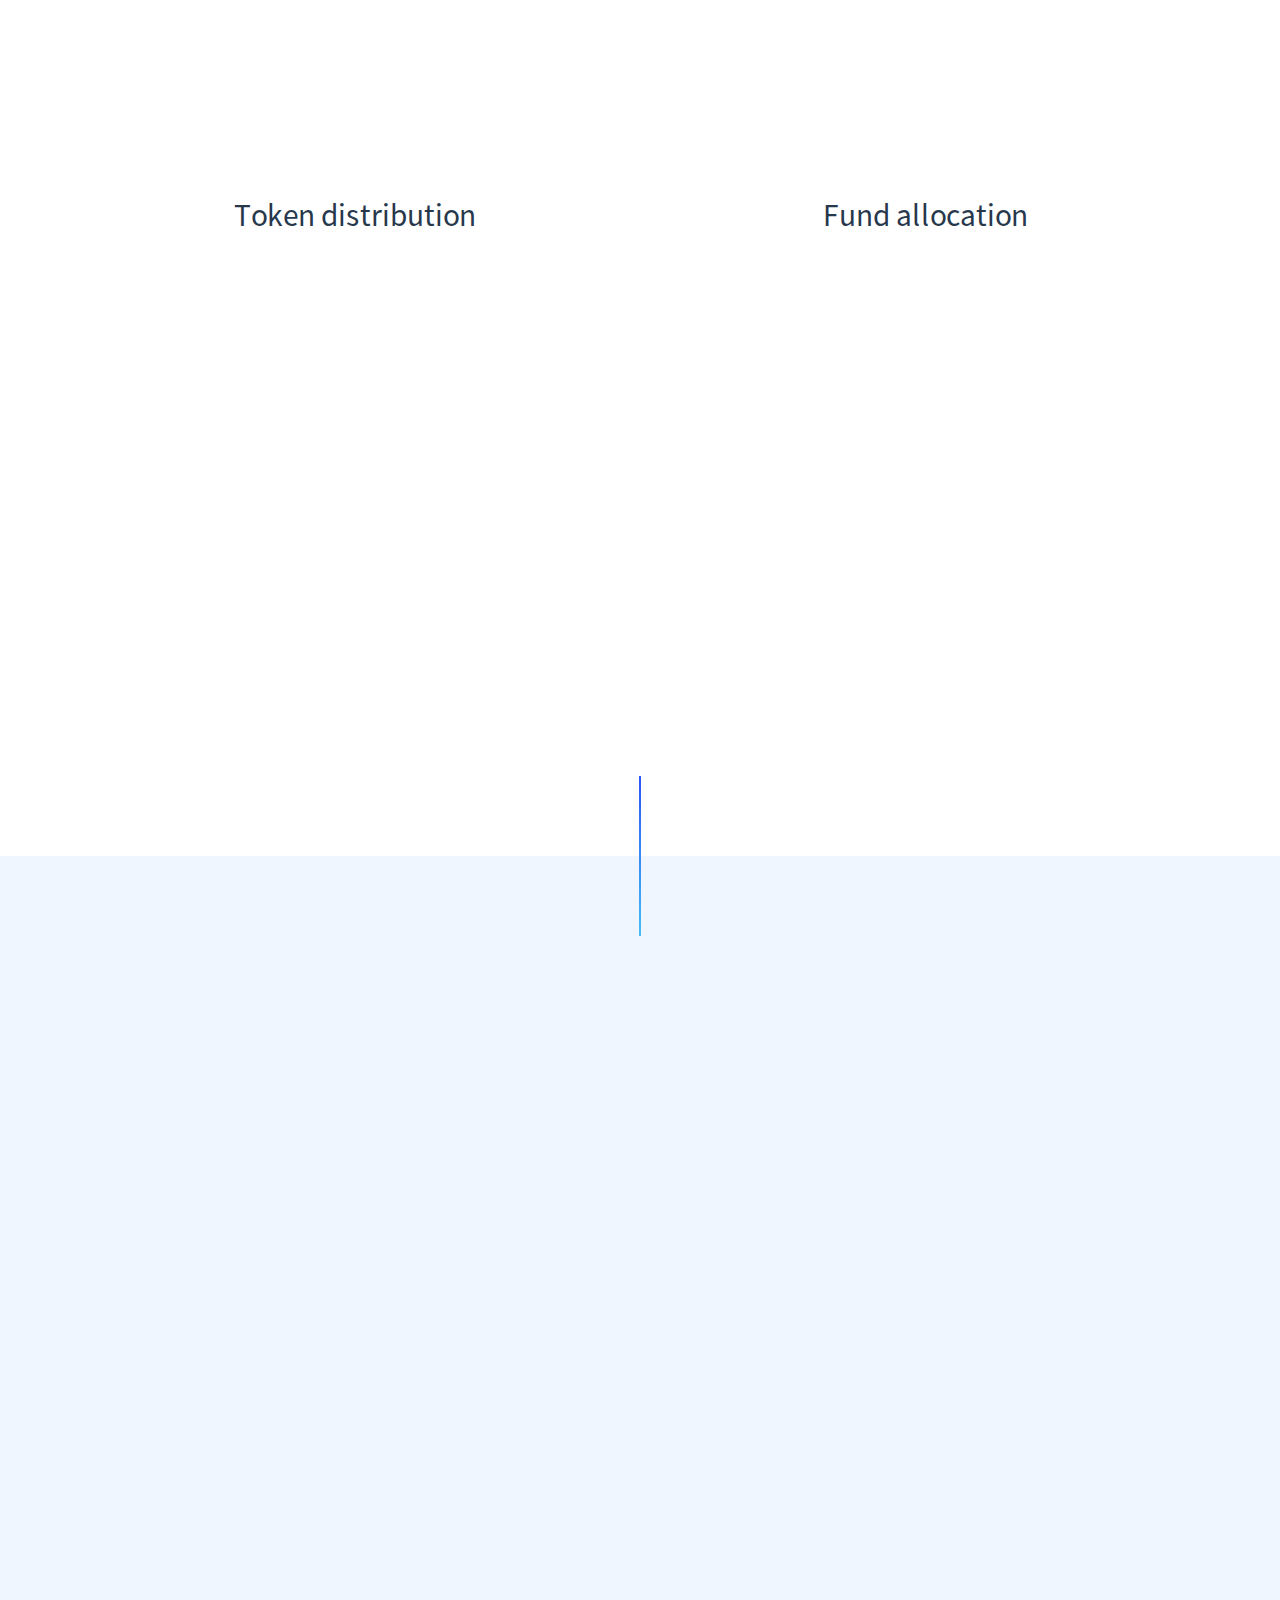
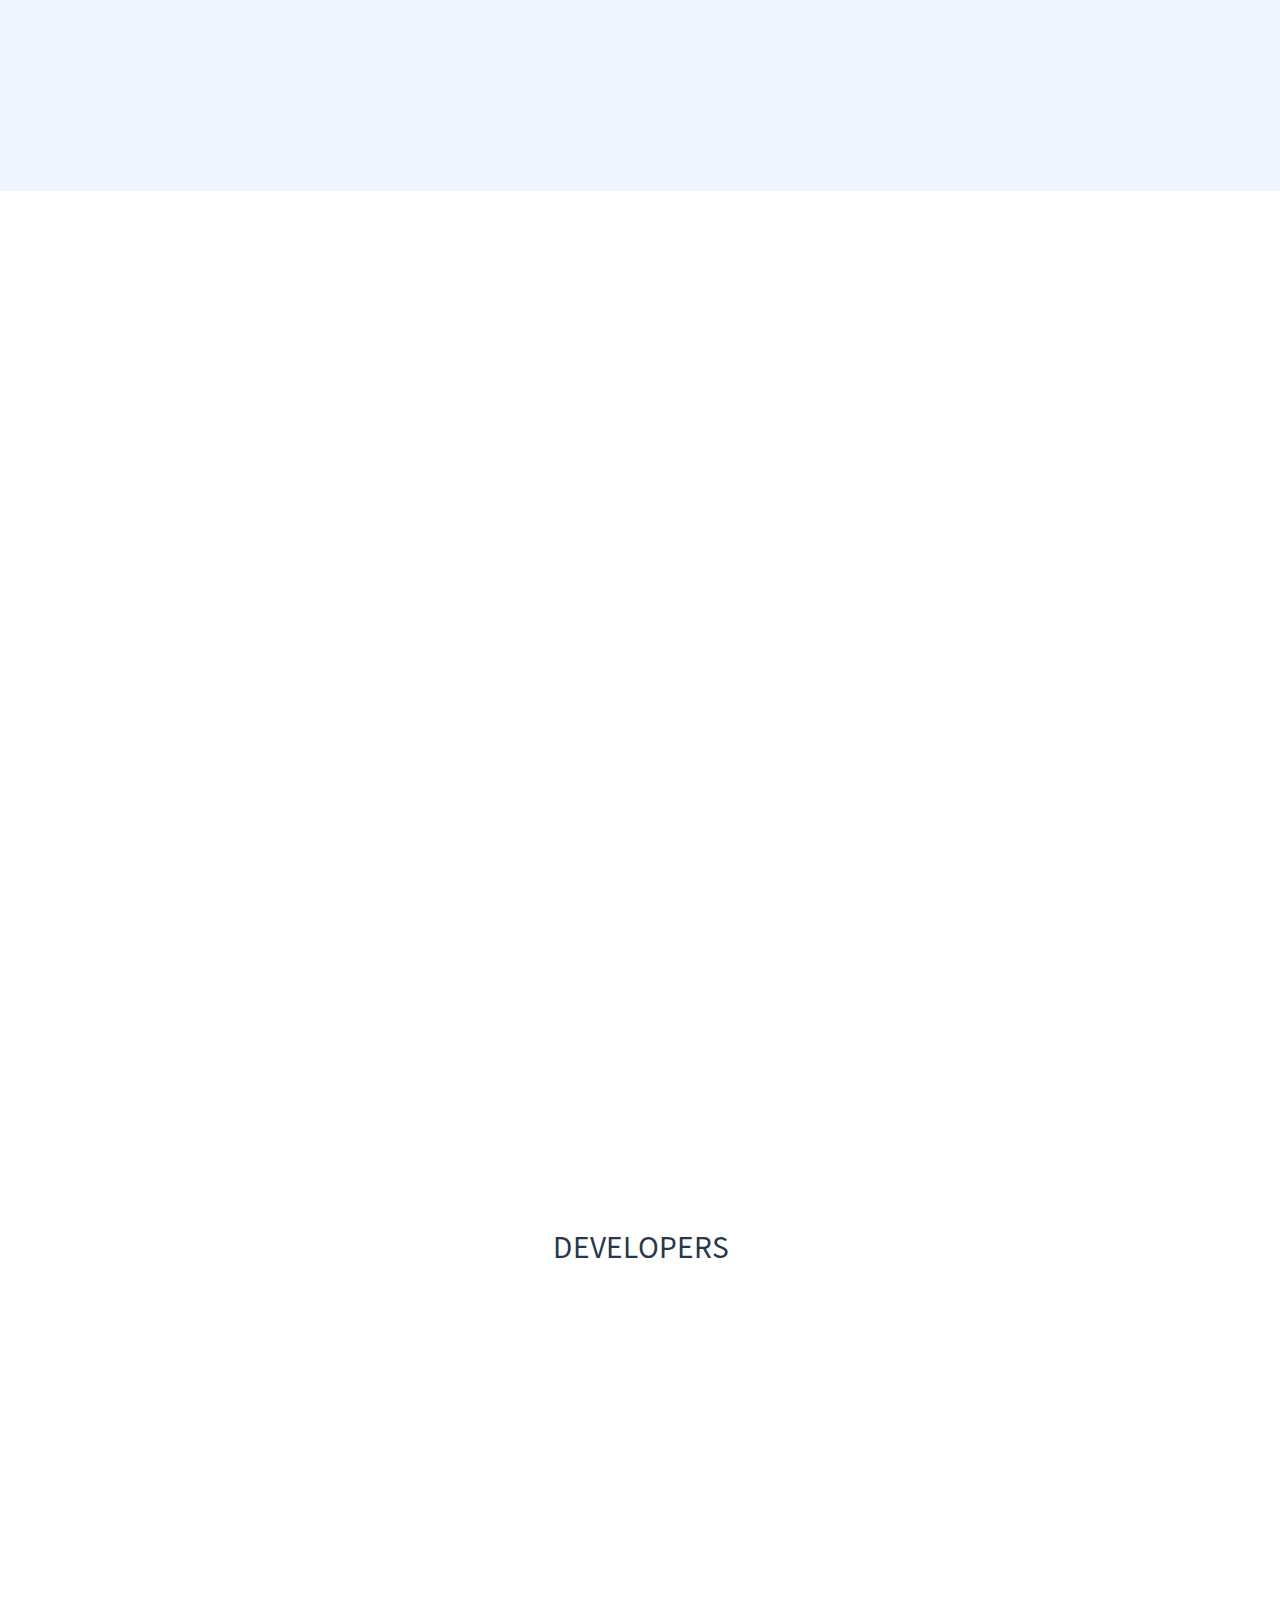
==== commit 12e12569: "keywords 메타태그 추가" ====
--- a/index.html
+++ b/index.html
@@ -4,6 +4,7 @@
 	<meta charset="utf-8">
 	<meta name="author" content="Softnio">
 	<meta name="viewport" content="width=device-width, initial-scale=1, shrink-to-fit=no">
+	<meta name="keywords" content="ICO Crypto is a modern and elegant landing page, created for ICO Agencies and digital crypto currency investment website." />
 	<meta name="description" content="ICO Crypto is a modern and elegant landing page, created for ICO Agencies and digital crypto currency investment website.">
 	<!-- Fav Icon  -->
 	<link rel="shortcut icon" href="images/favicon.png">
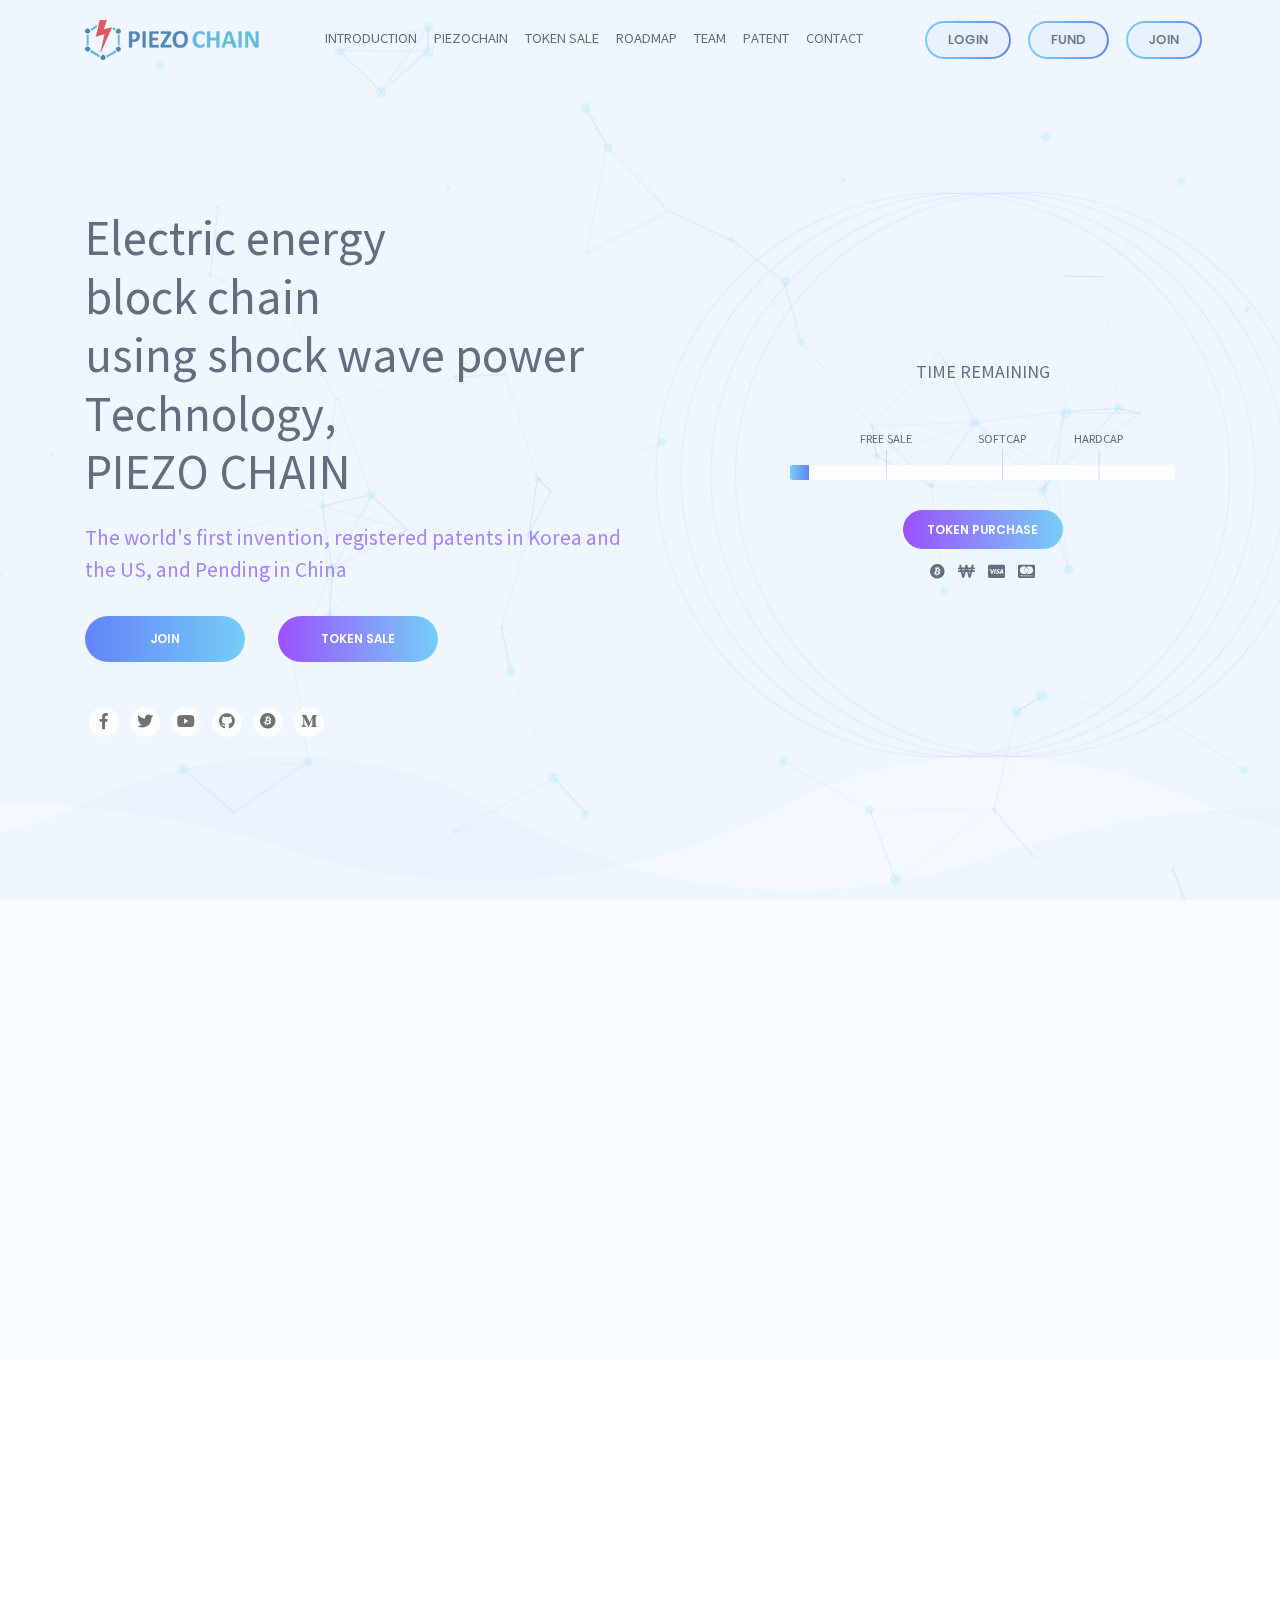
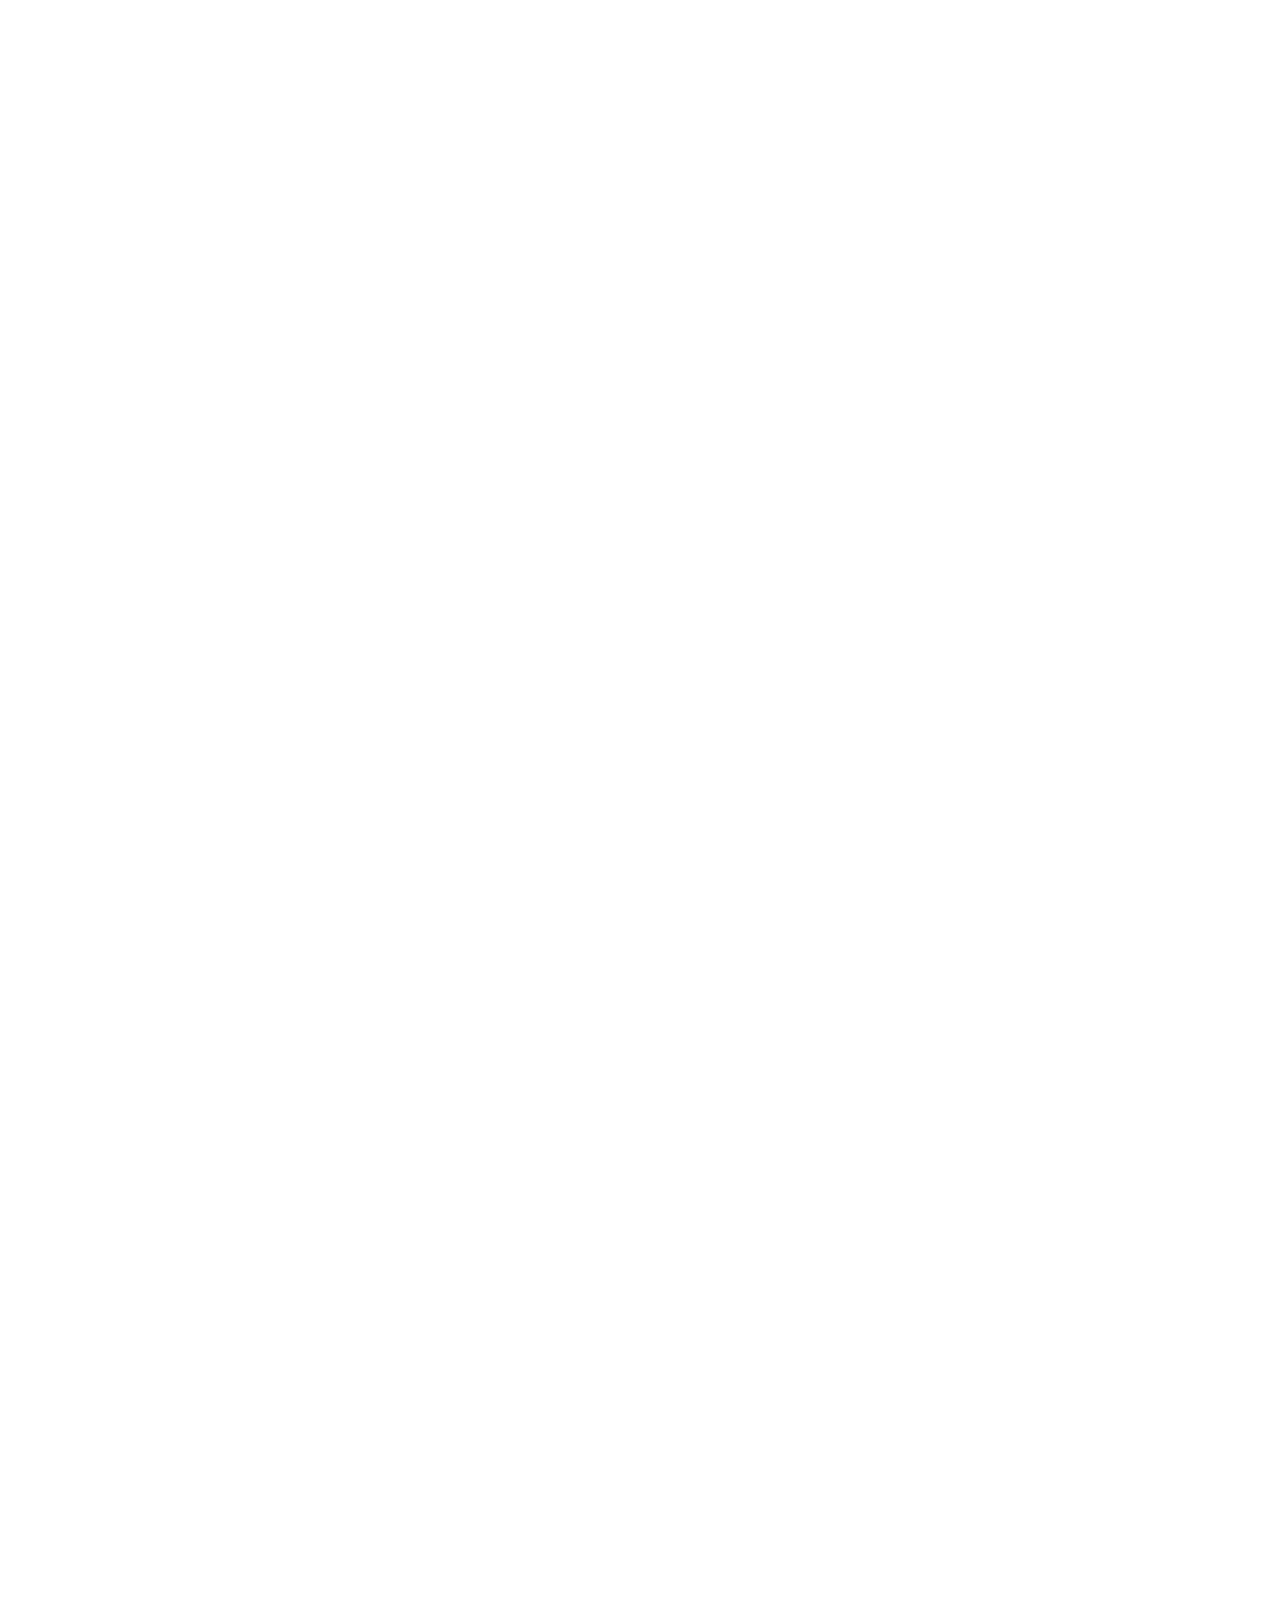
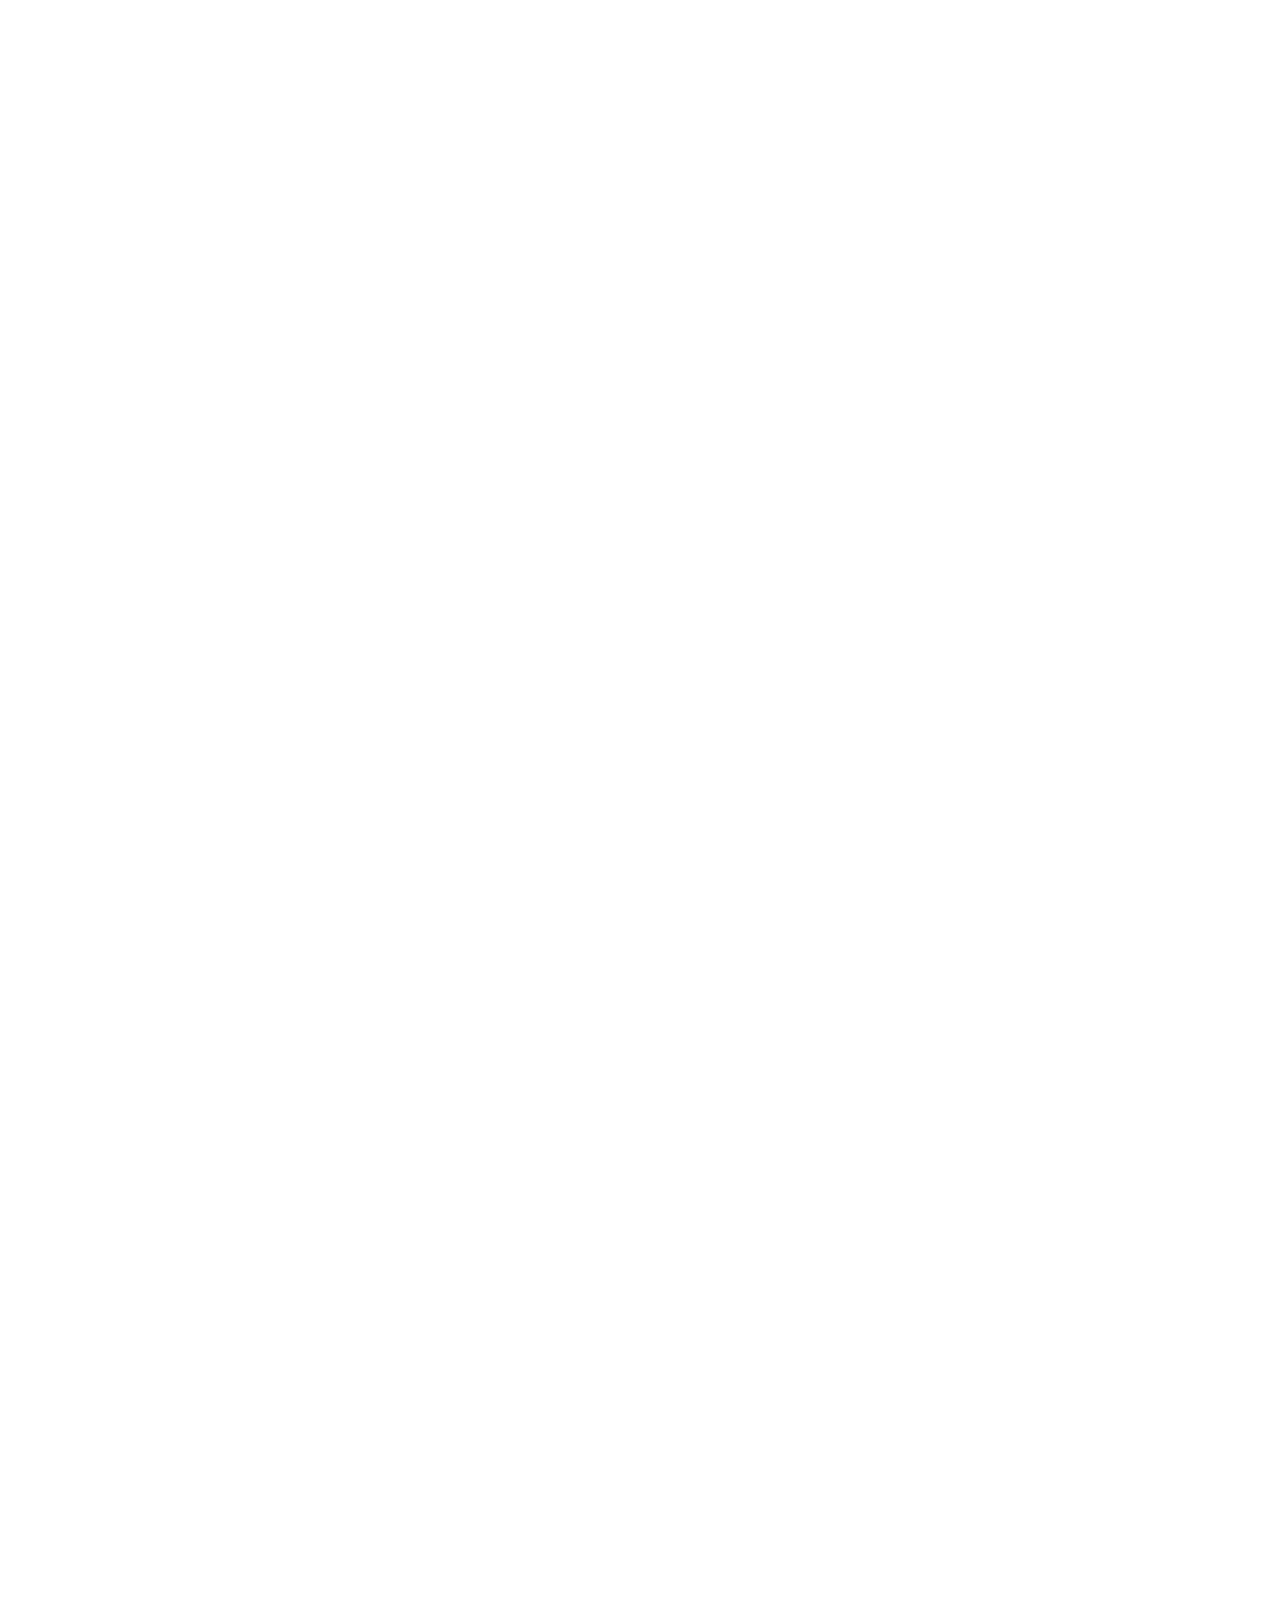
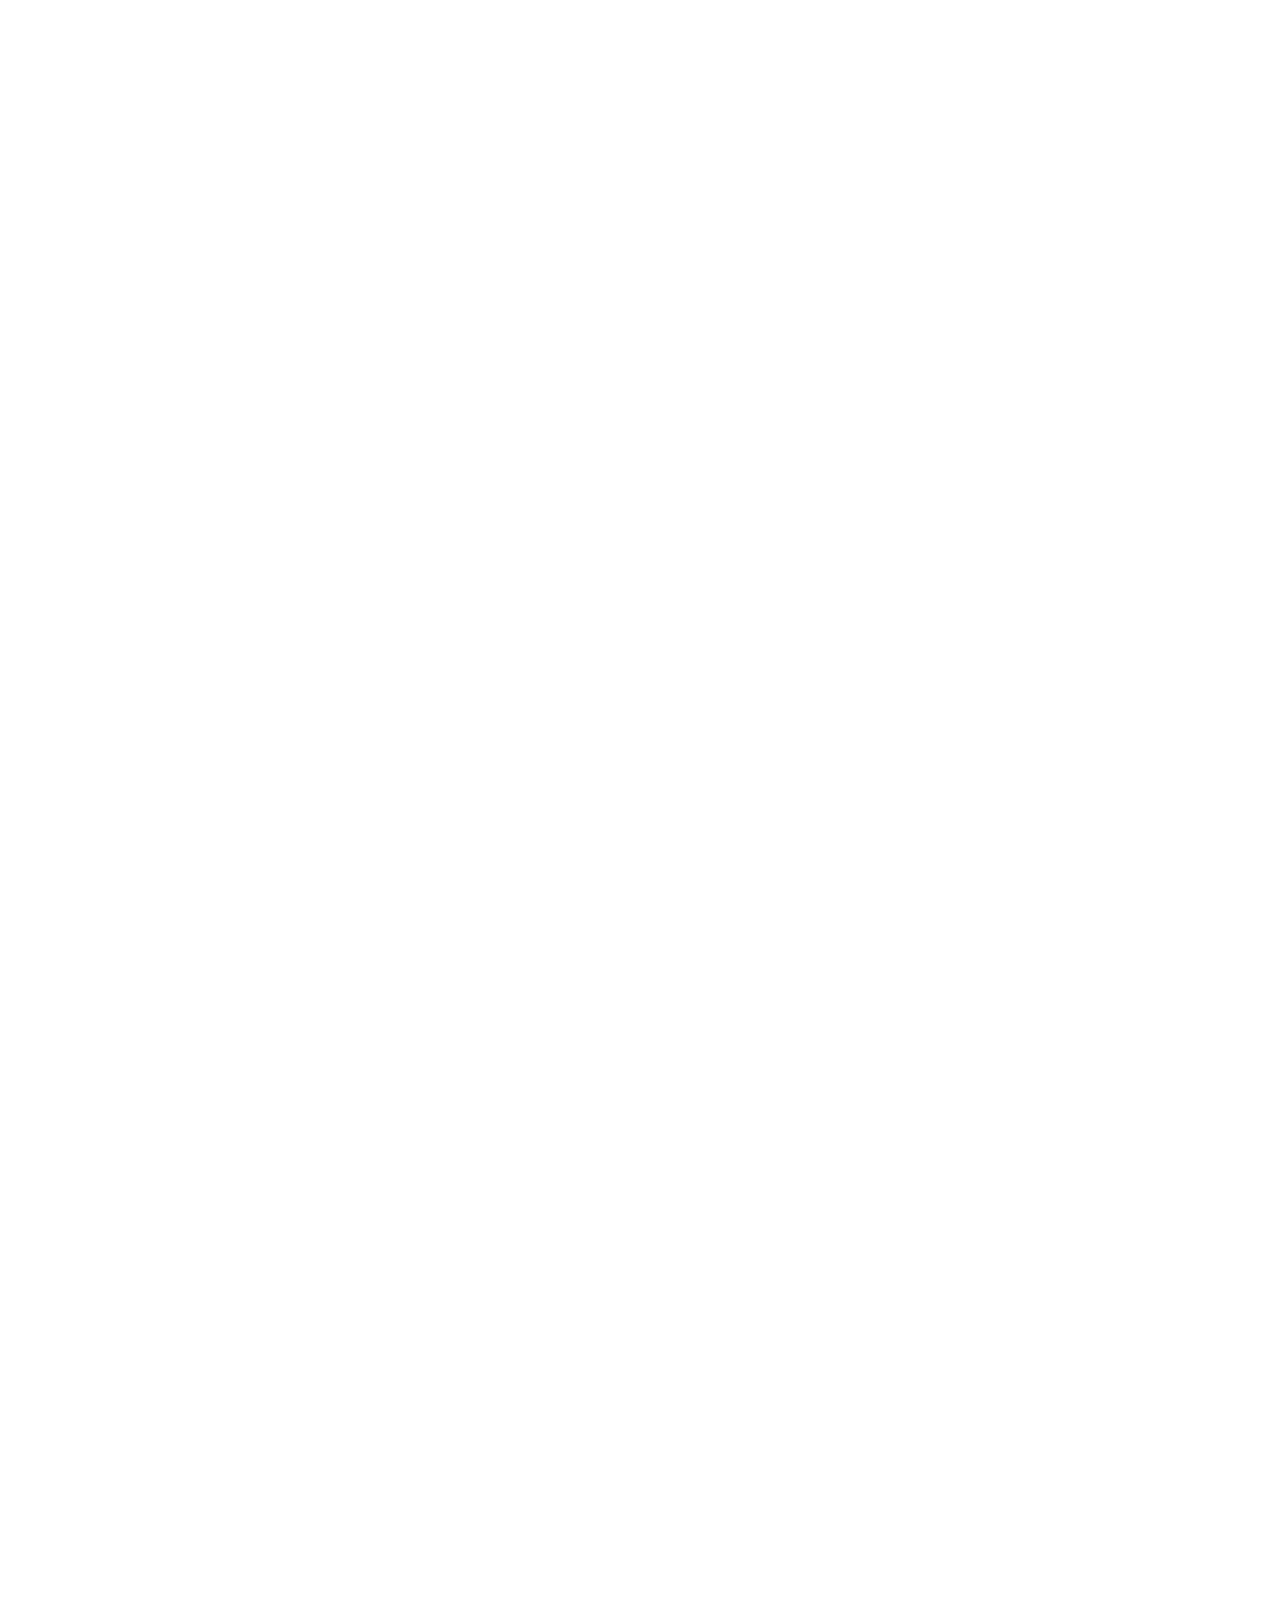
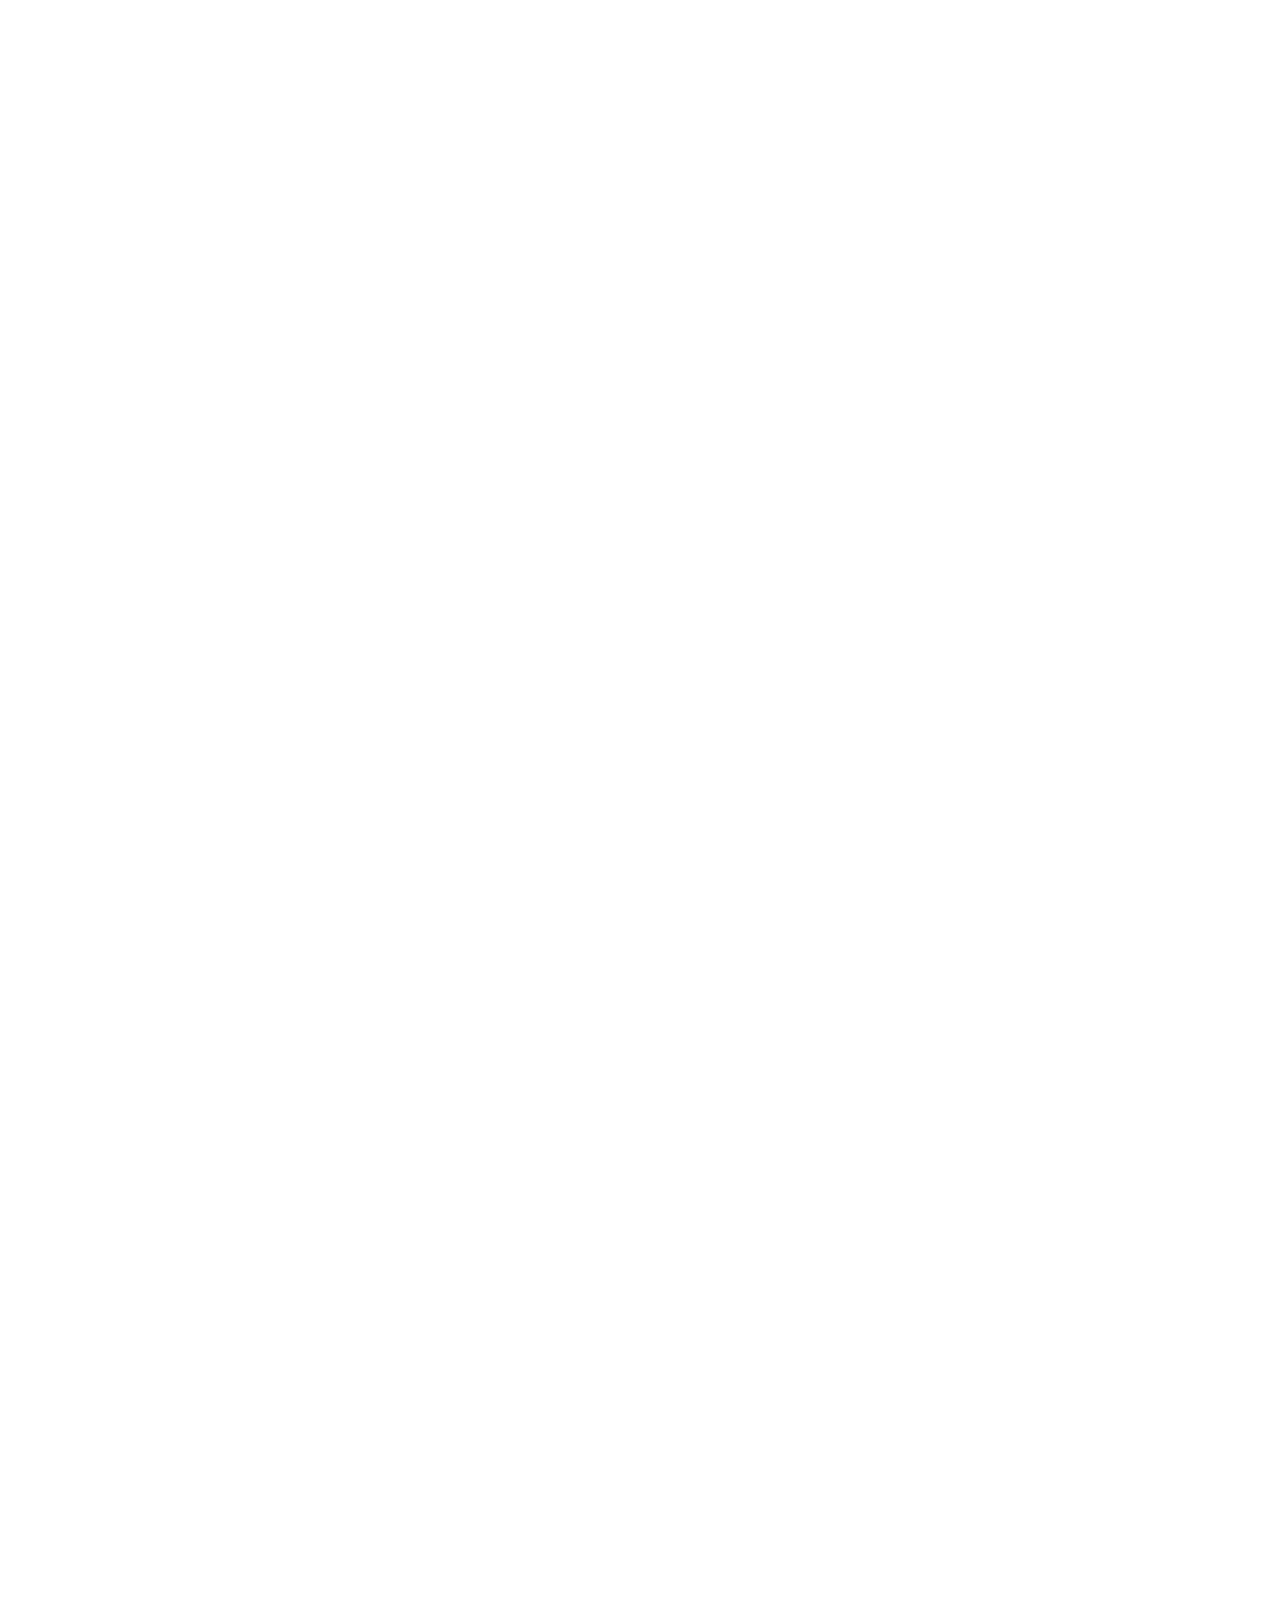
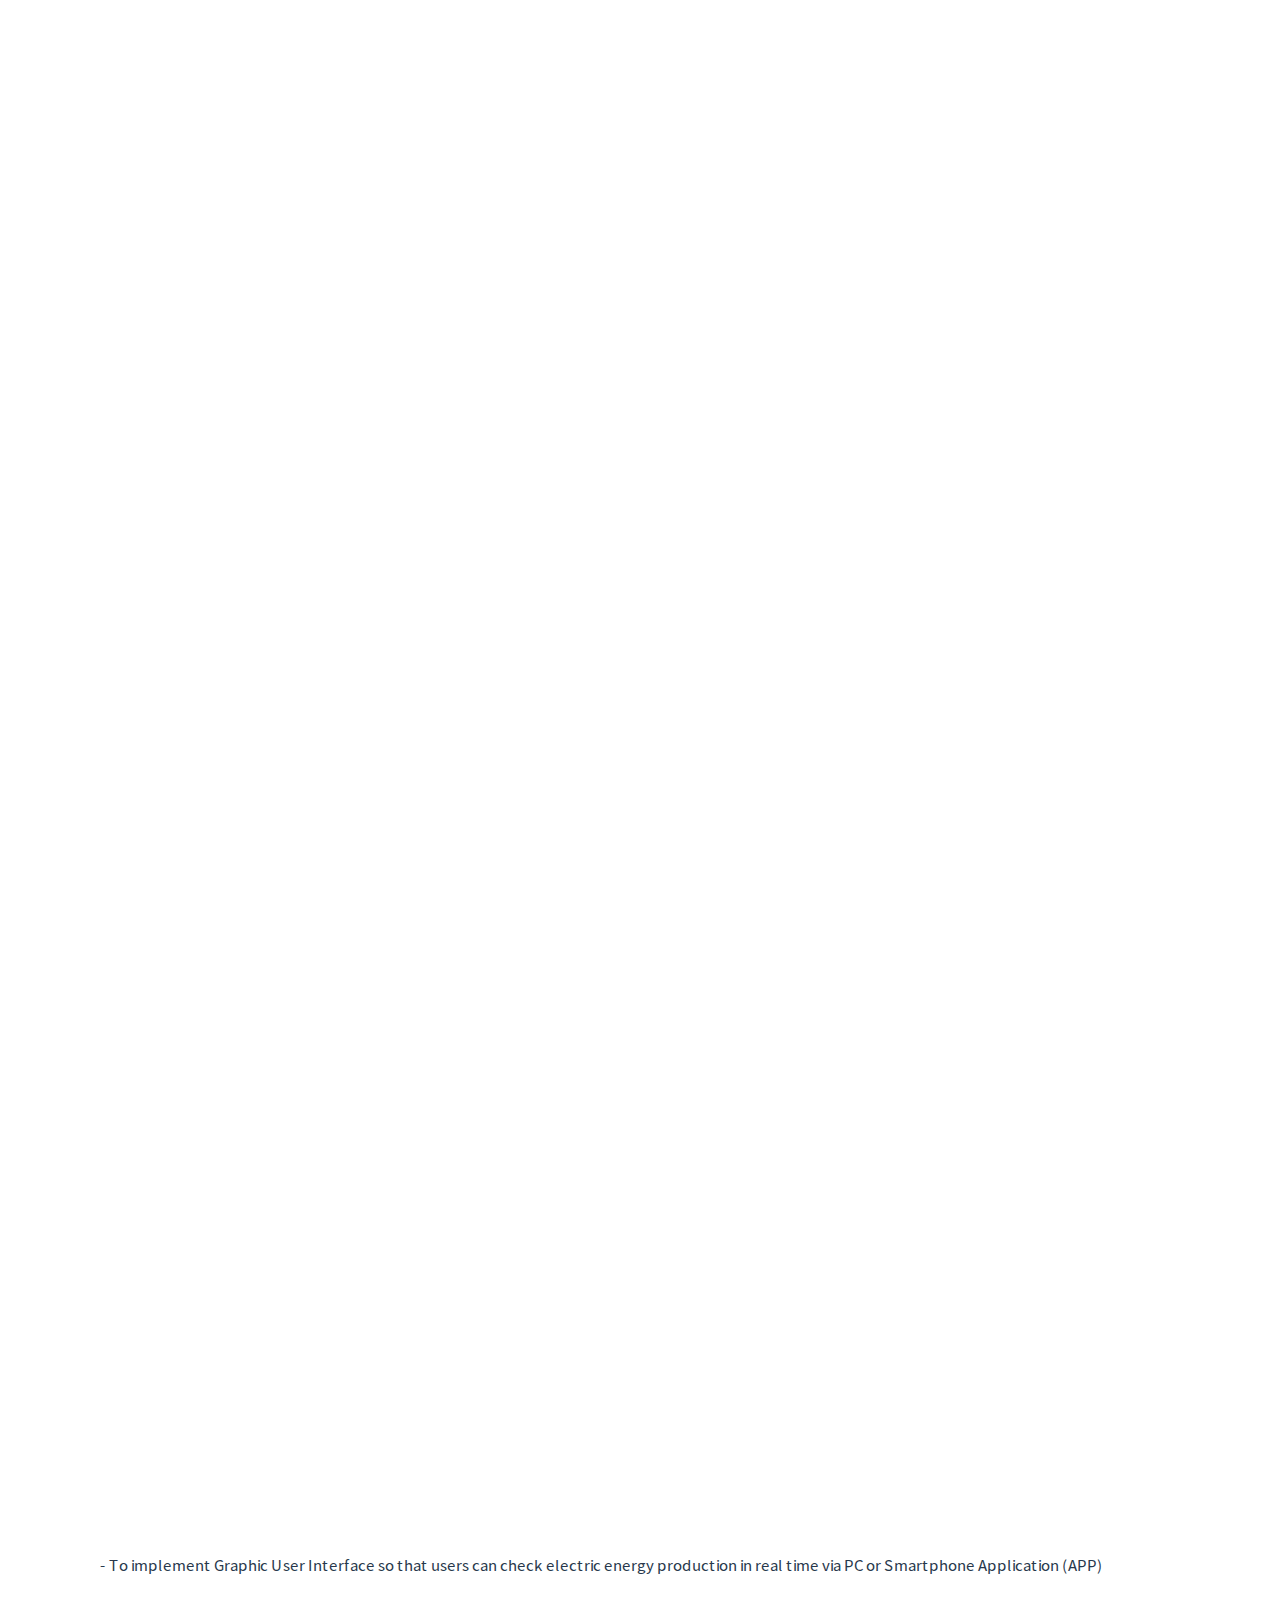
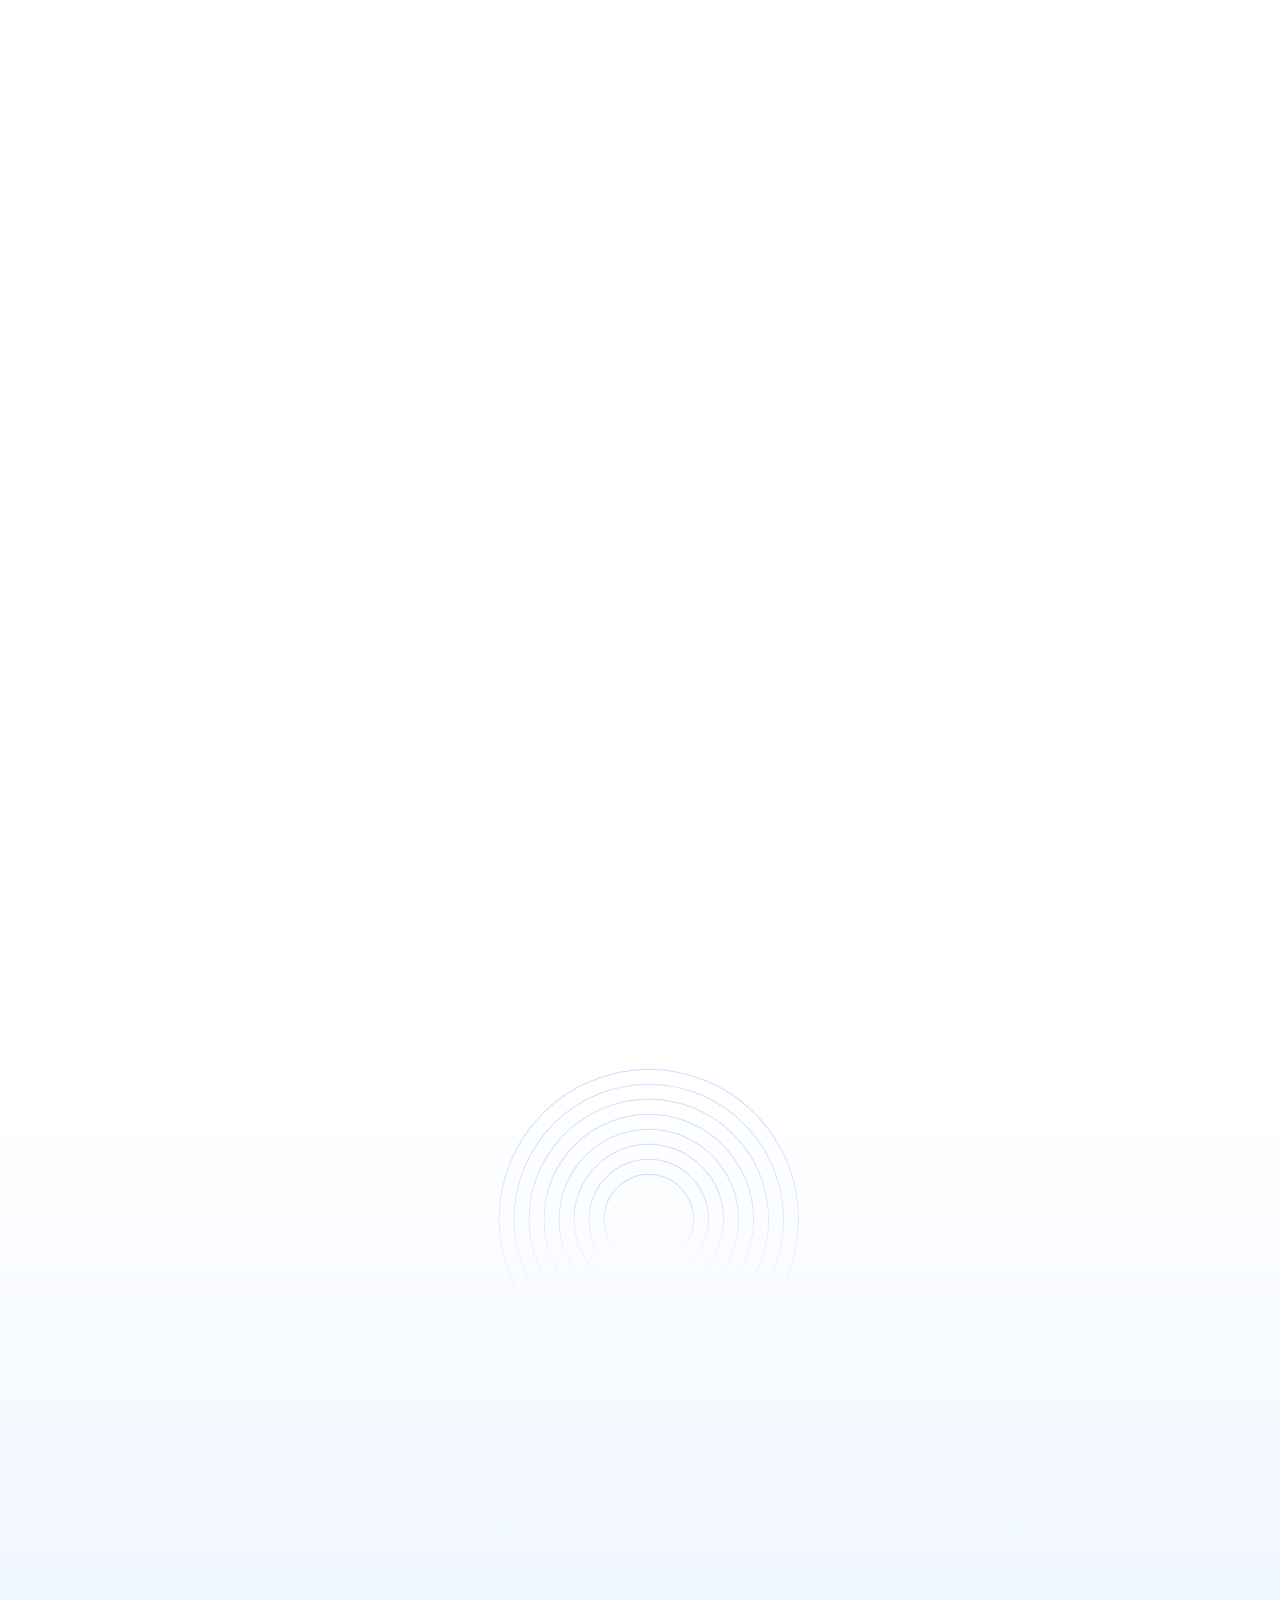
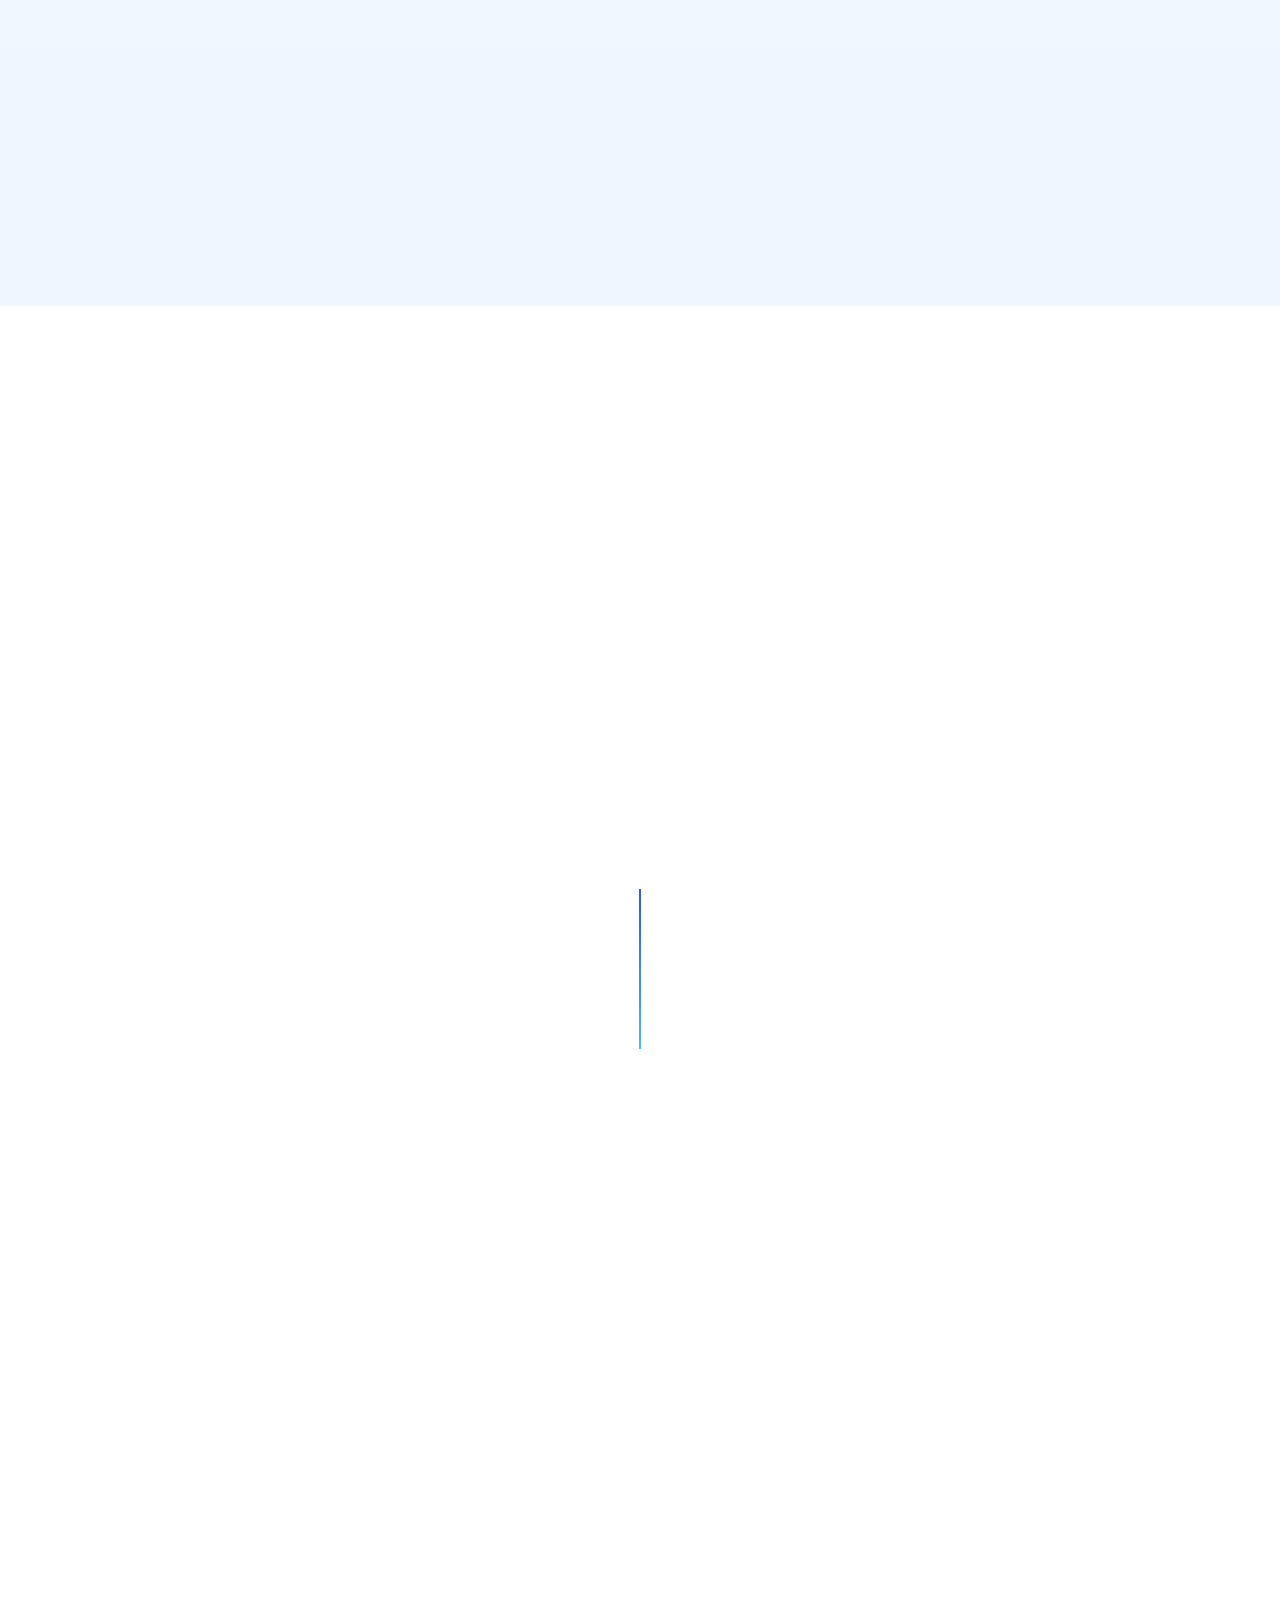
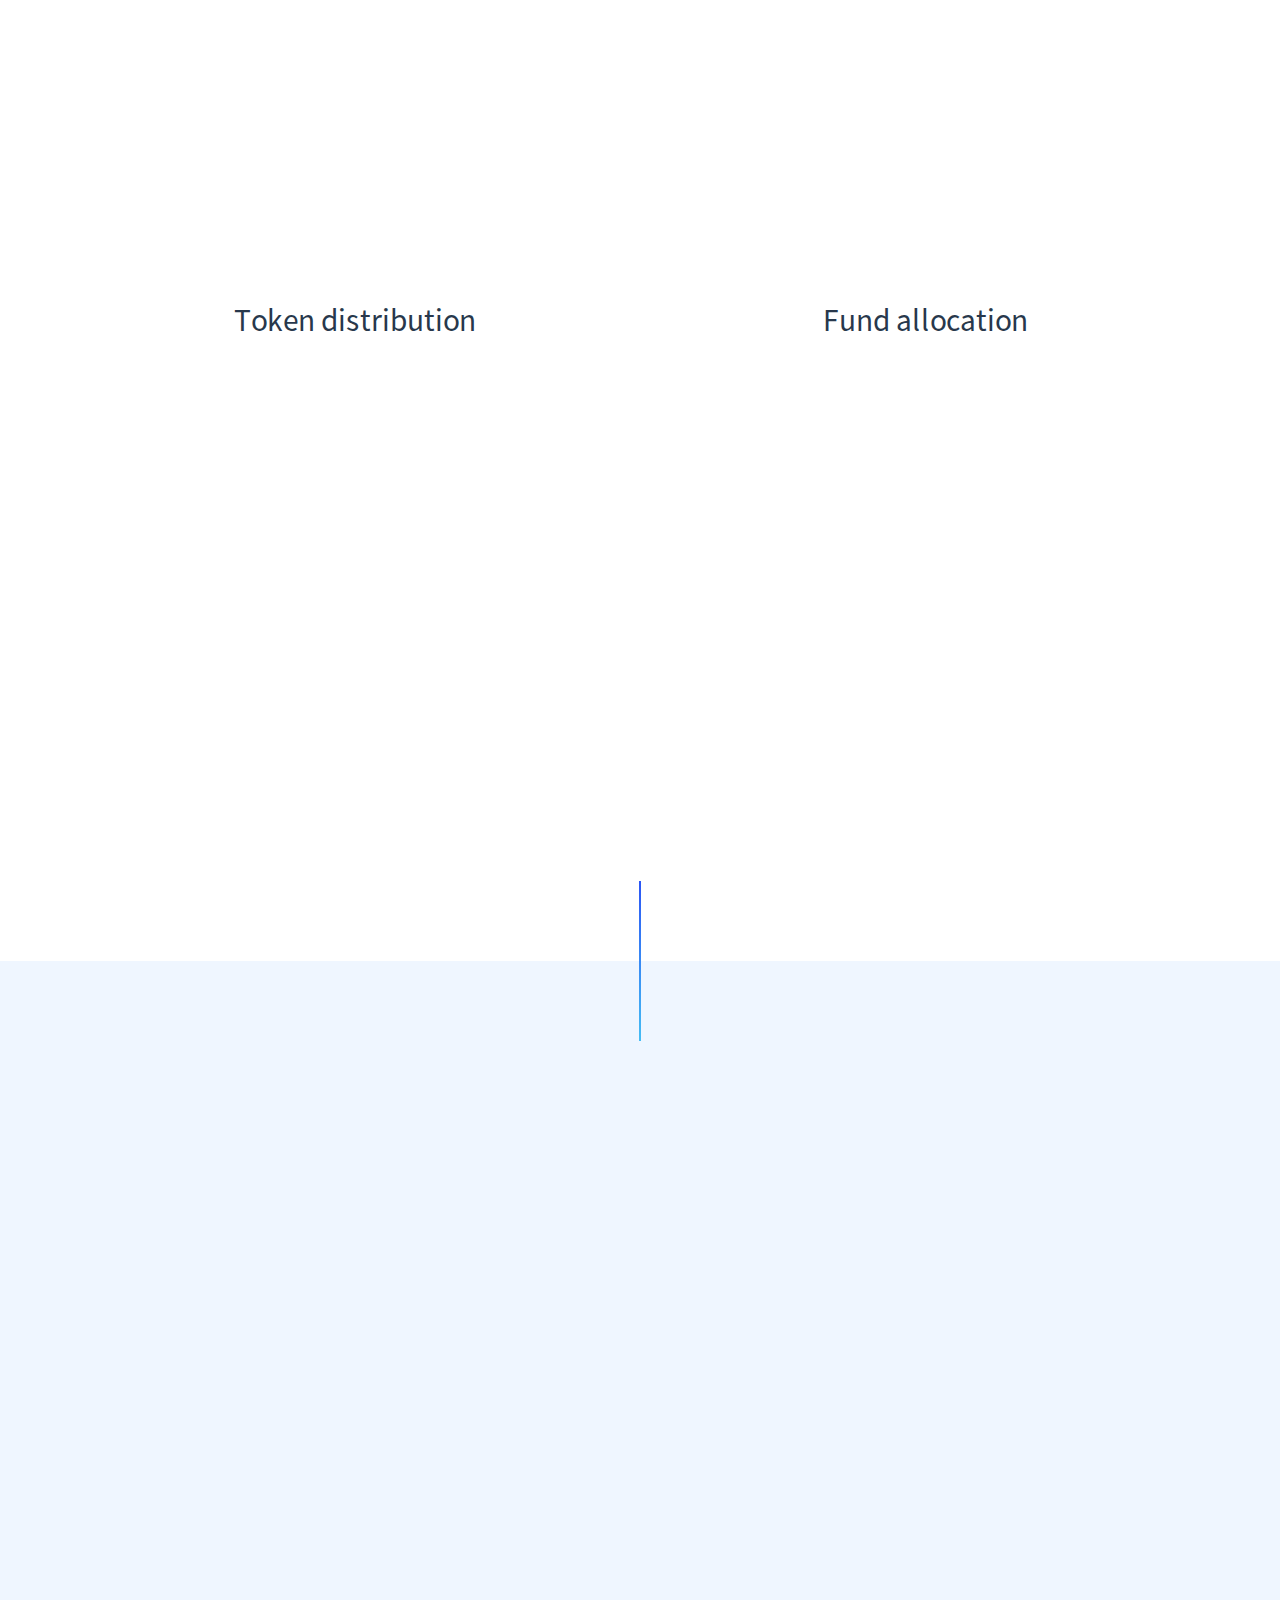
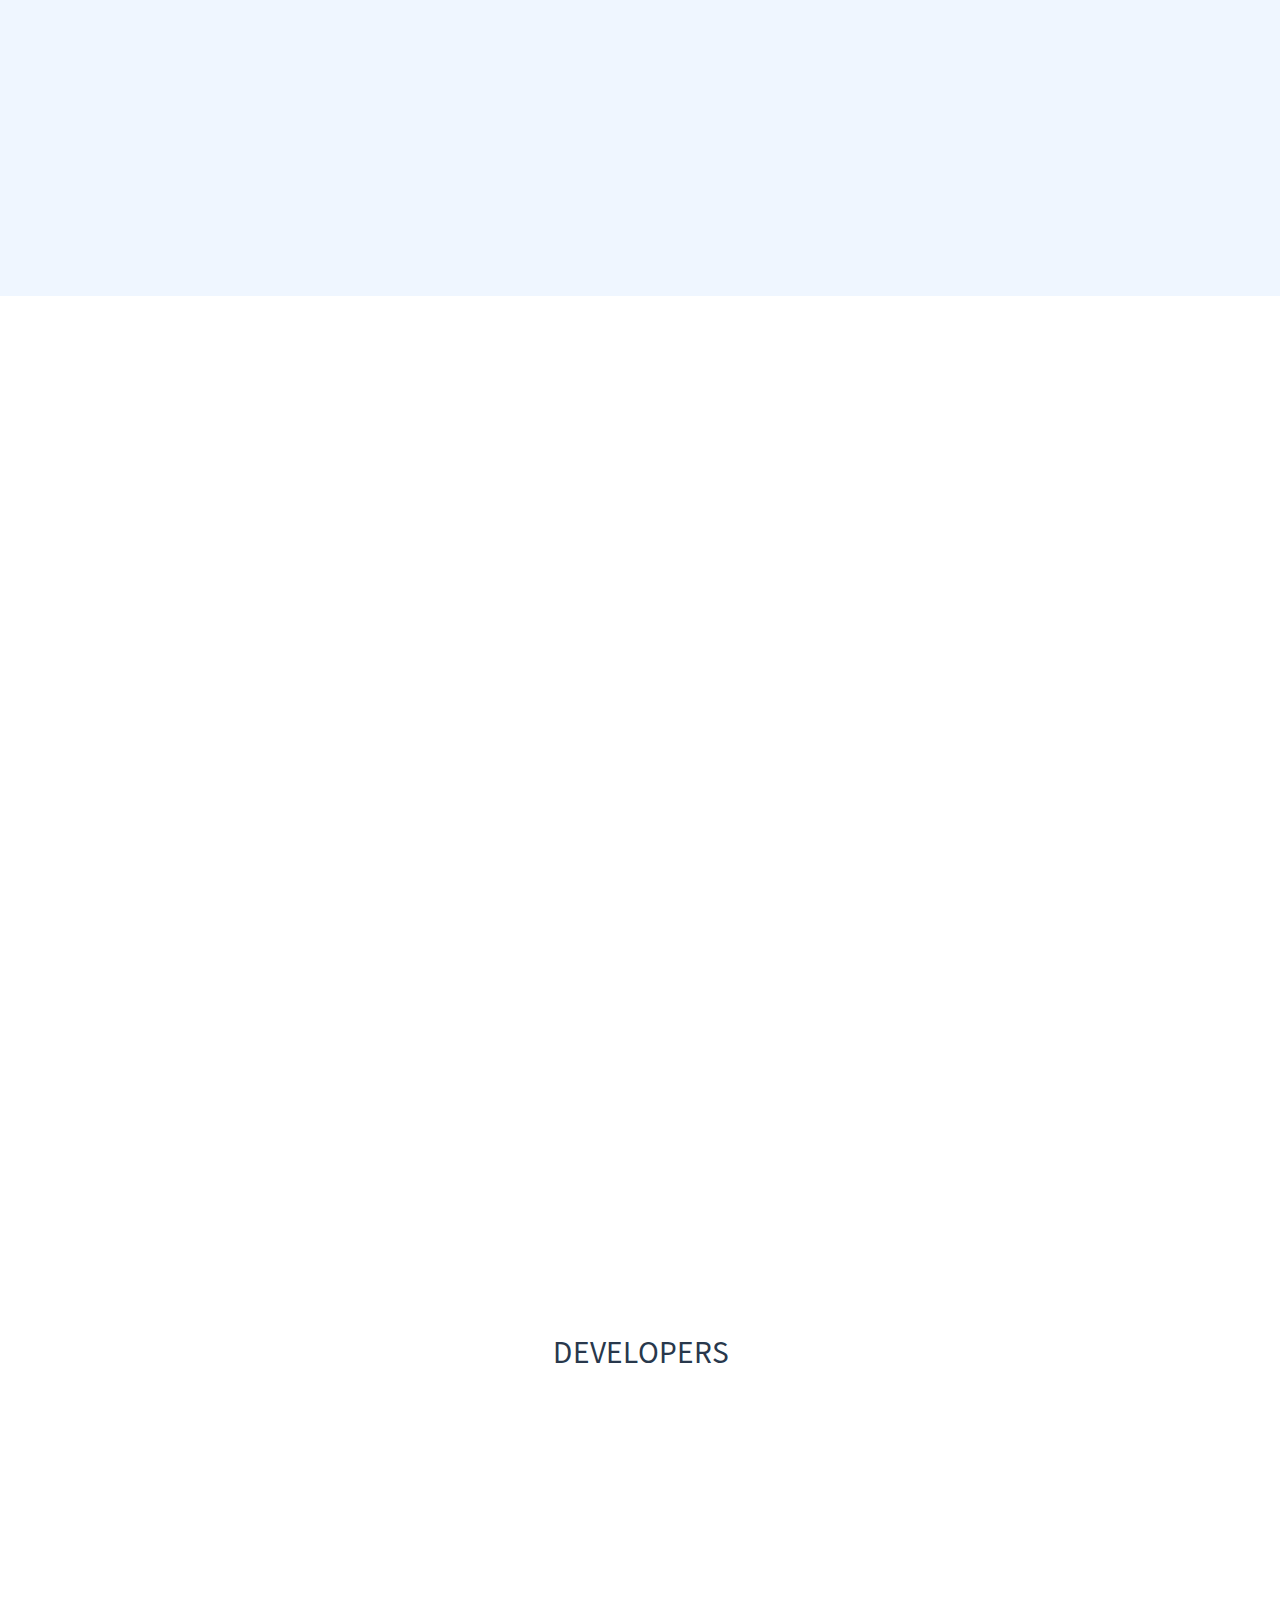
==== commit a9c7f672: "youtube 영상 프레임 조절, 텔레그램 주소 변경" ====
--- a/index.html
+++ b/index.html
@@ -15,11 +15,6 @@
 	<!-- Custom styles for this template -->
 	<link rel="stylesheet" href="assets/css/style.css?ver=132">
 	<link rel="stylesheet" href="assets/css/theme.css?ver=132">
-	<script type="text/javascript">
-  $(window).resize(function(){resizeYoutube();});
-  $(function(){resizeYoutube();});
-  function resizeYoutube(){ $("iframe").each(function(){ if( /^https?:\/\/www.youtube.com\/embed\//g.test($(this).attr("src")) ){ $(this).css("width","100%"); $(this).css("height",Math.ceil( parseInt($(this).css("width")) * 360 / 480 ) + "px");} }); }
-</script>	
 </head>
 
 <body class="theme-light is-smooth-effect" data-spy="scroll" data-target="#mainnav" data-offset="80">
@@ -2314,7 +2309,7 @@
 					<ul class="contact-info">
 						<!--<li class="animated" data-animate="fadeInUp" data-delay="0"><em class="fa fa-phone"></em><span>010-7747-4424</span></li>-->
 						<li class="animated" data-animate="fadeInUp" data-delay=".1"><em class="fa fa-envelope"></em><a href="mailto:piezochain@gmail.com?subject=Piezo chain">piezochain@gmail.com</a></li>
-						<li class="animated" data-animate="fadeInUp" data-delay=".2"><em class="fa fa-paper-plane"></em><a href="https://t.me/piezochainkorea1" target="_blank">Telegram Group Chat</a></li>
+						<li class="animated" data-animate="fadeInUp" data-delay=".2"><em class="fa fa-paper-plane"></em><a href="https://t.me/piezochainoffice" target="_blank">Telegram Group Chat</a></li>
 						
 					</ul>
 				</div>
@@ -2380,6 +2375,22 @@
 	<!-- JavaScript (include all script here) -->
 	<script src="assets/js/jquery.bundle.js?ver=132"></script>
 	<script src="assets/js/script.js?ver=132"></script>
-
+	<script type="text/javascript">
+        $(window).resize(function () {
+            resizeYoutube();
+        });
+        $(function () {
+            resizeYoutube();
+        });
+
+        function resizeYoutube() {
+            $("iframe").each(function () {
+                if (/^https?:\/\/www.youtube.com\/embed\//g.test($(this).attr("src"))) {
+                    $(this).css("width", "100%");
+                    $(this).css("height", Math.ceil(parseInt($(this).css("width")) * 360 / 480) + "px");
+                }
+            });
+        }
+	</script>
 </body>
 </html>
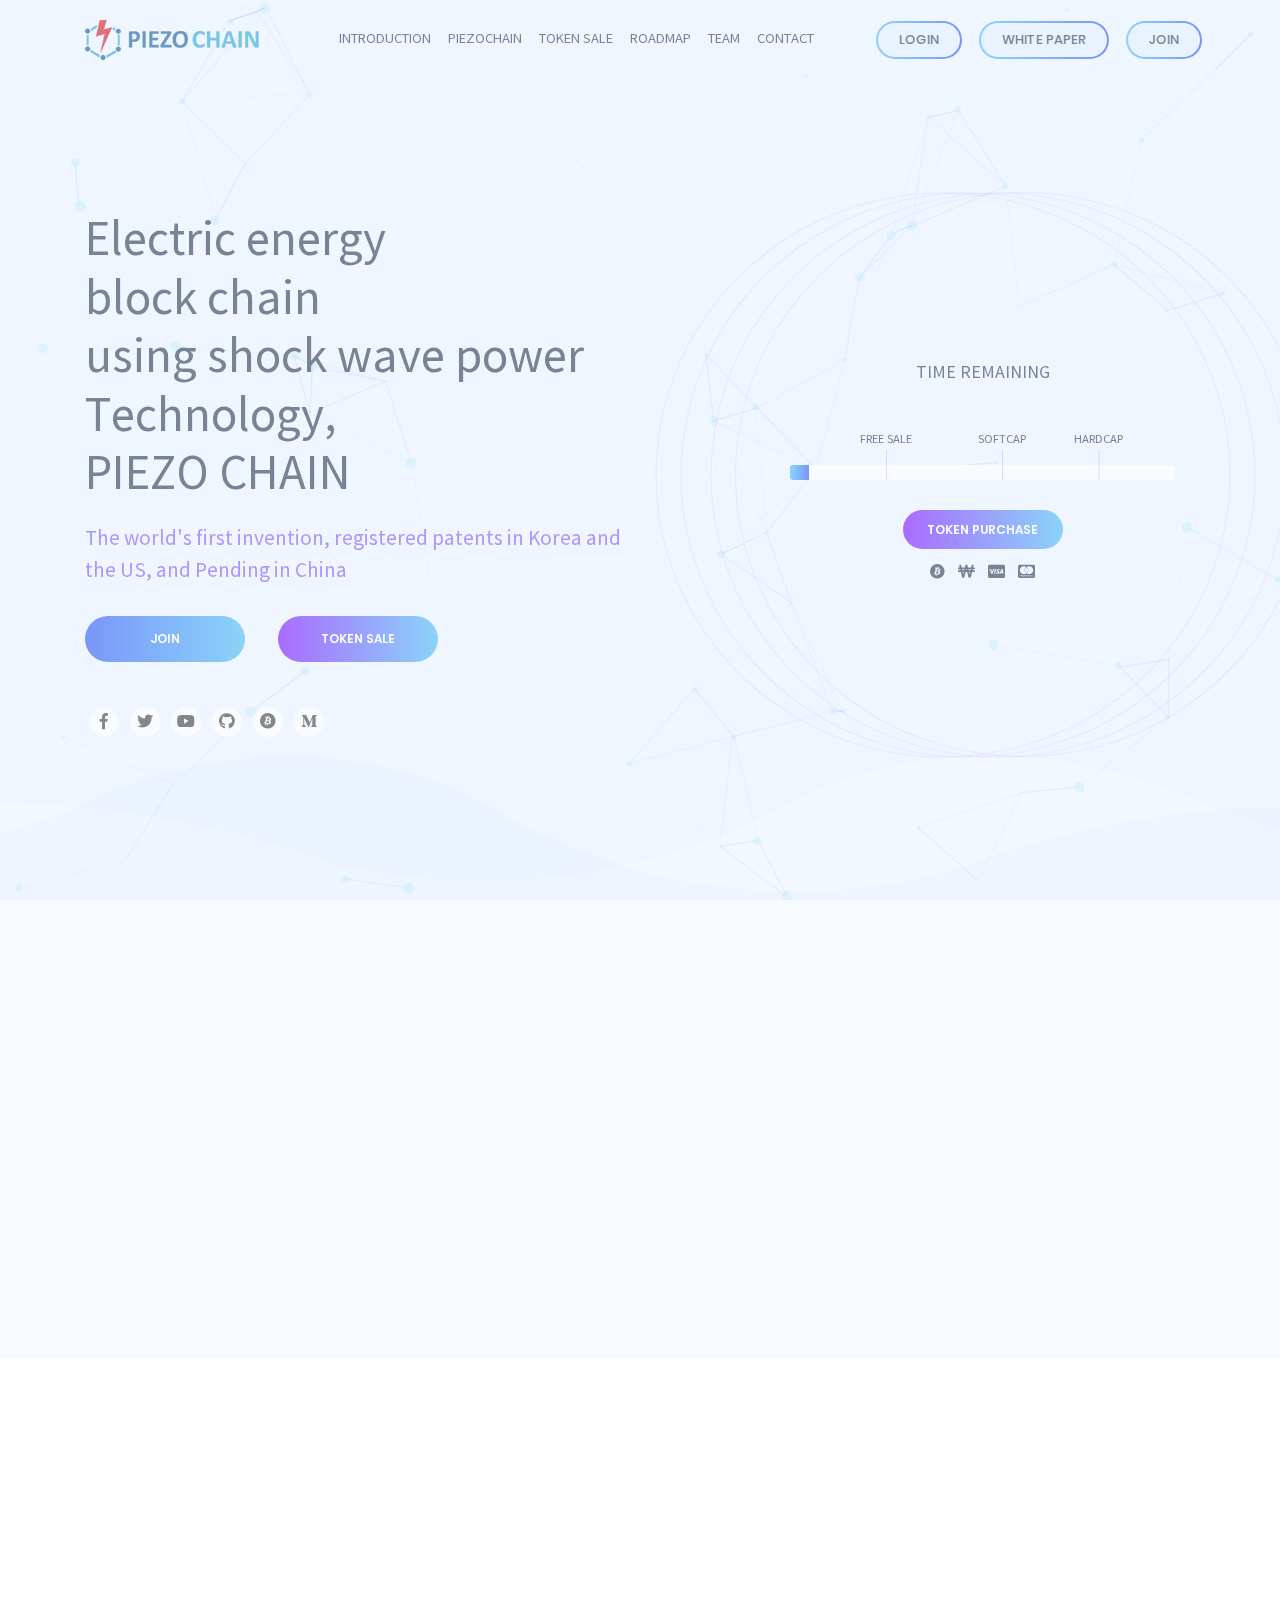
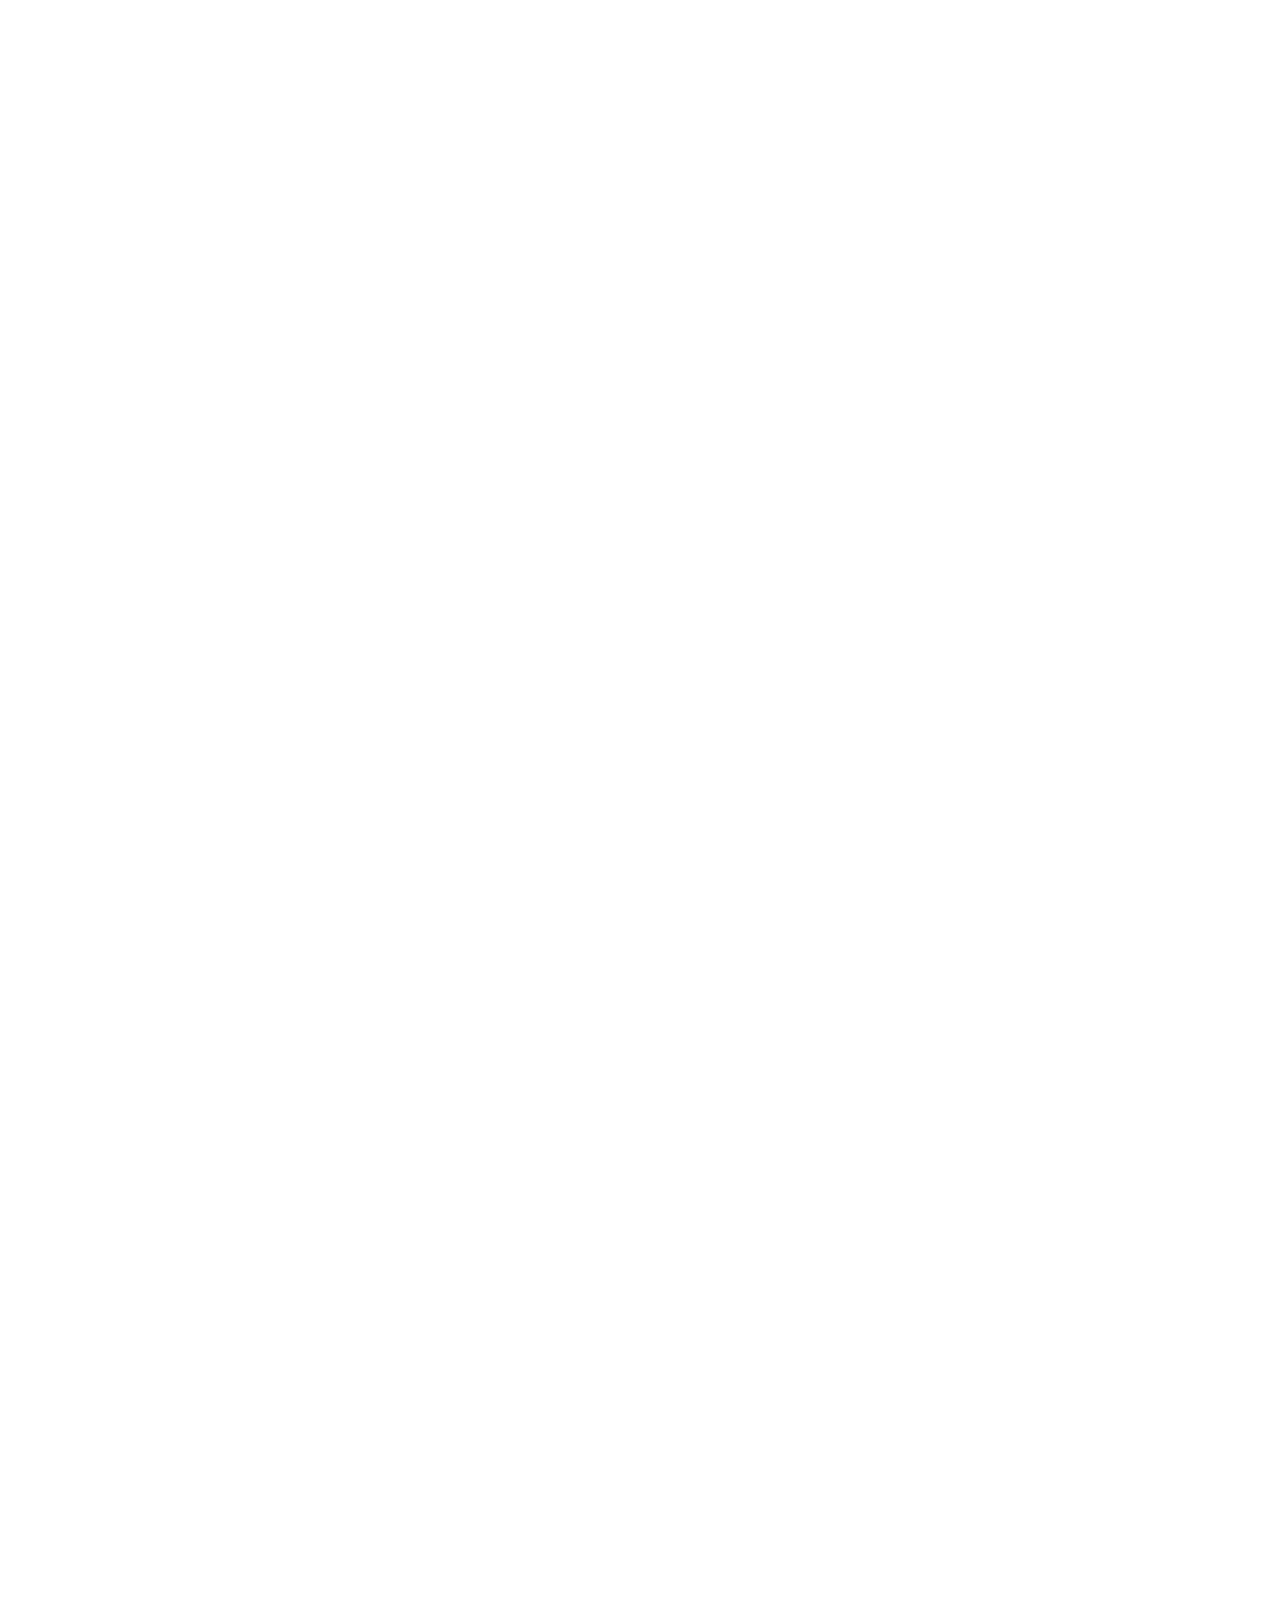
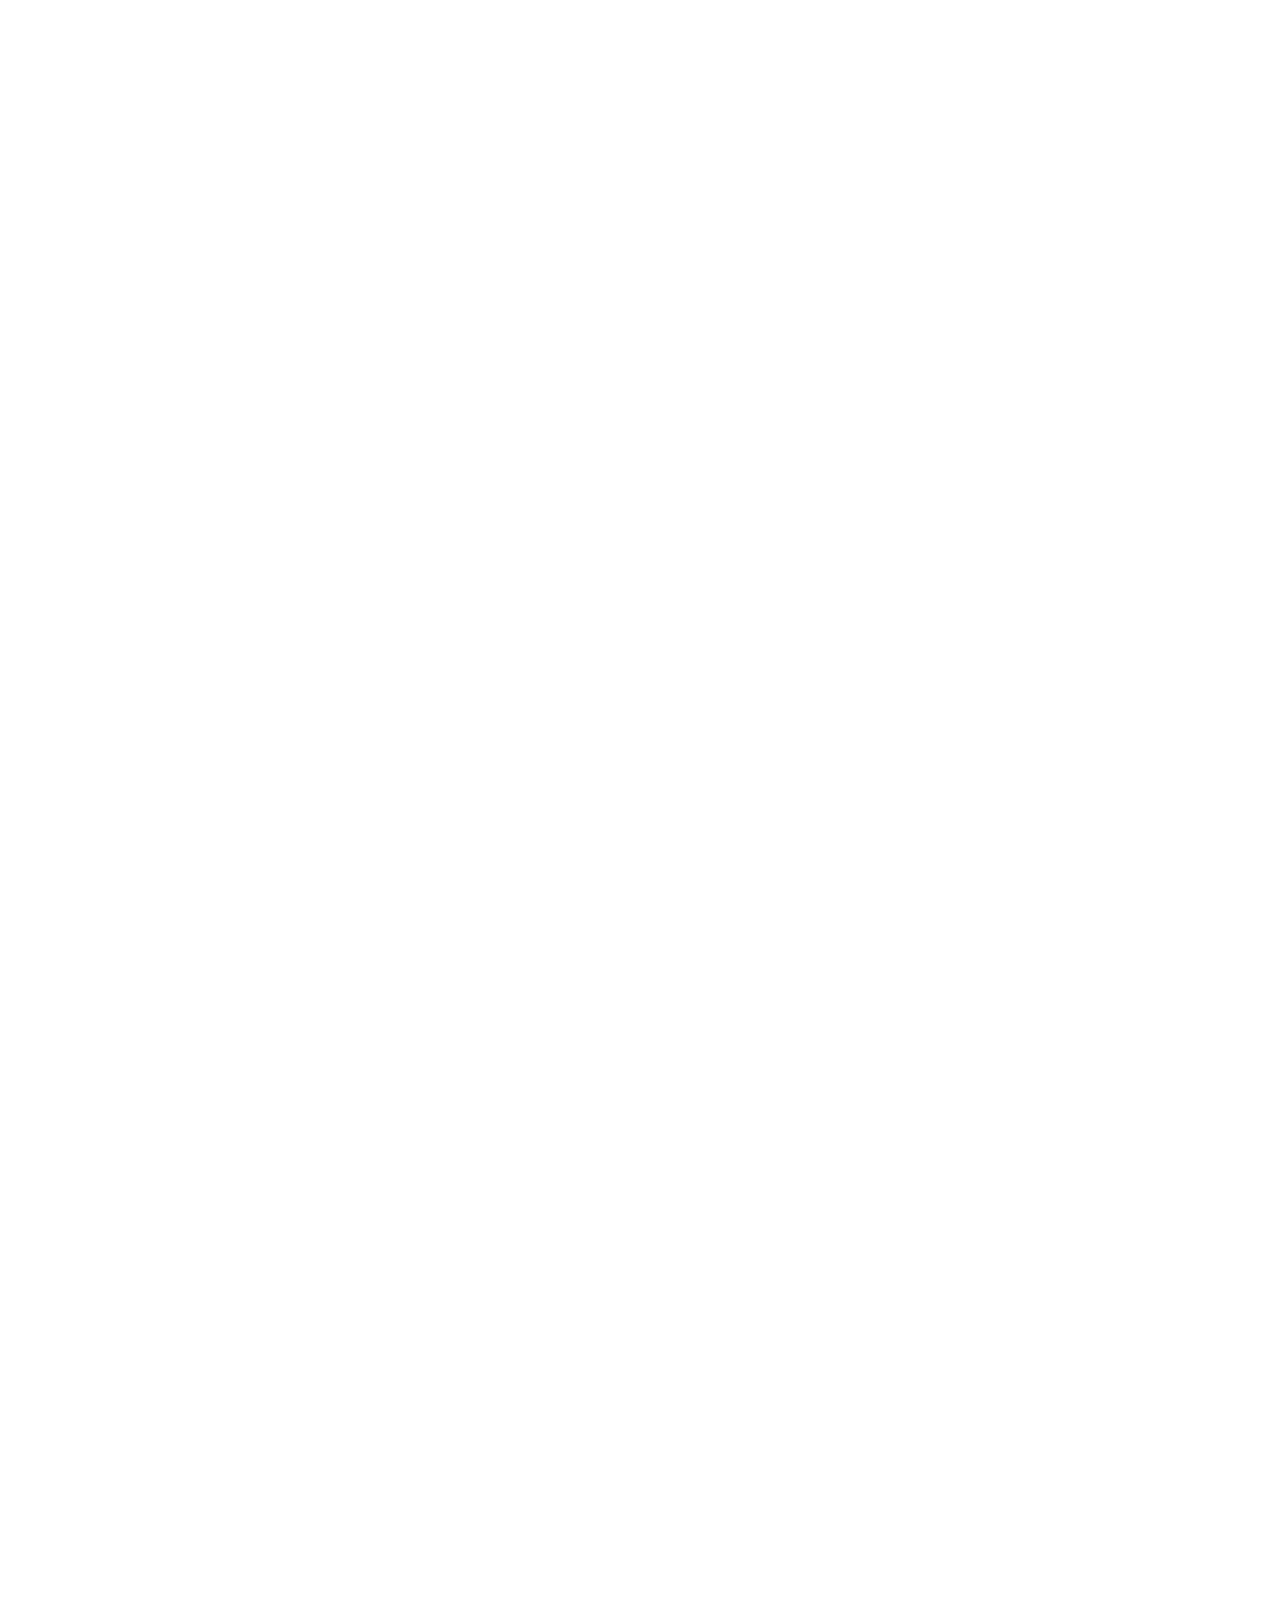
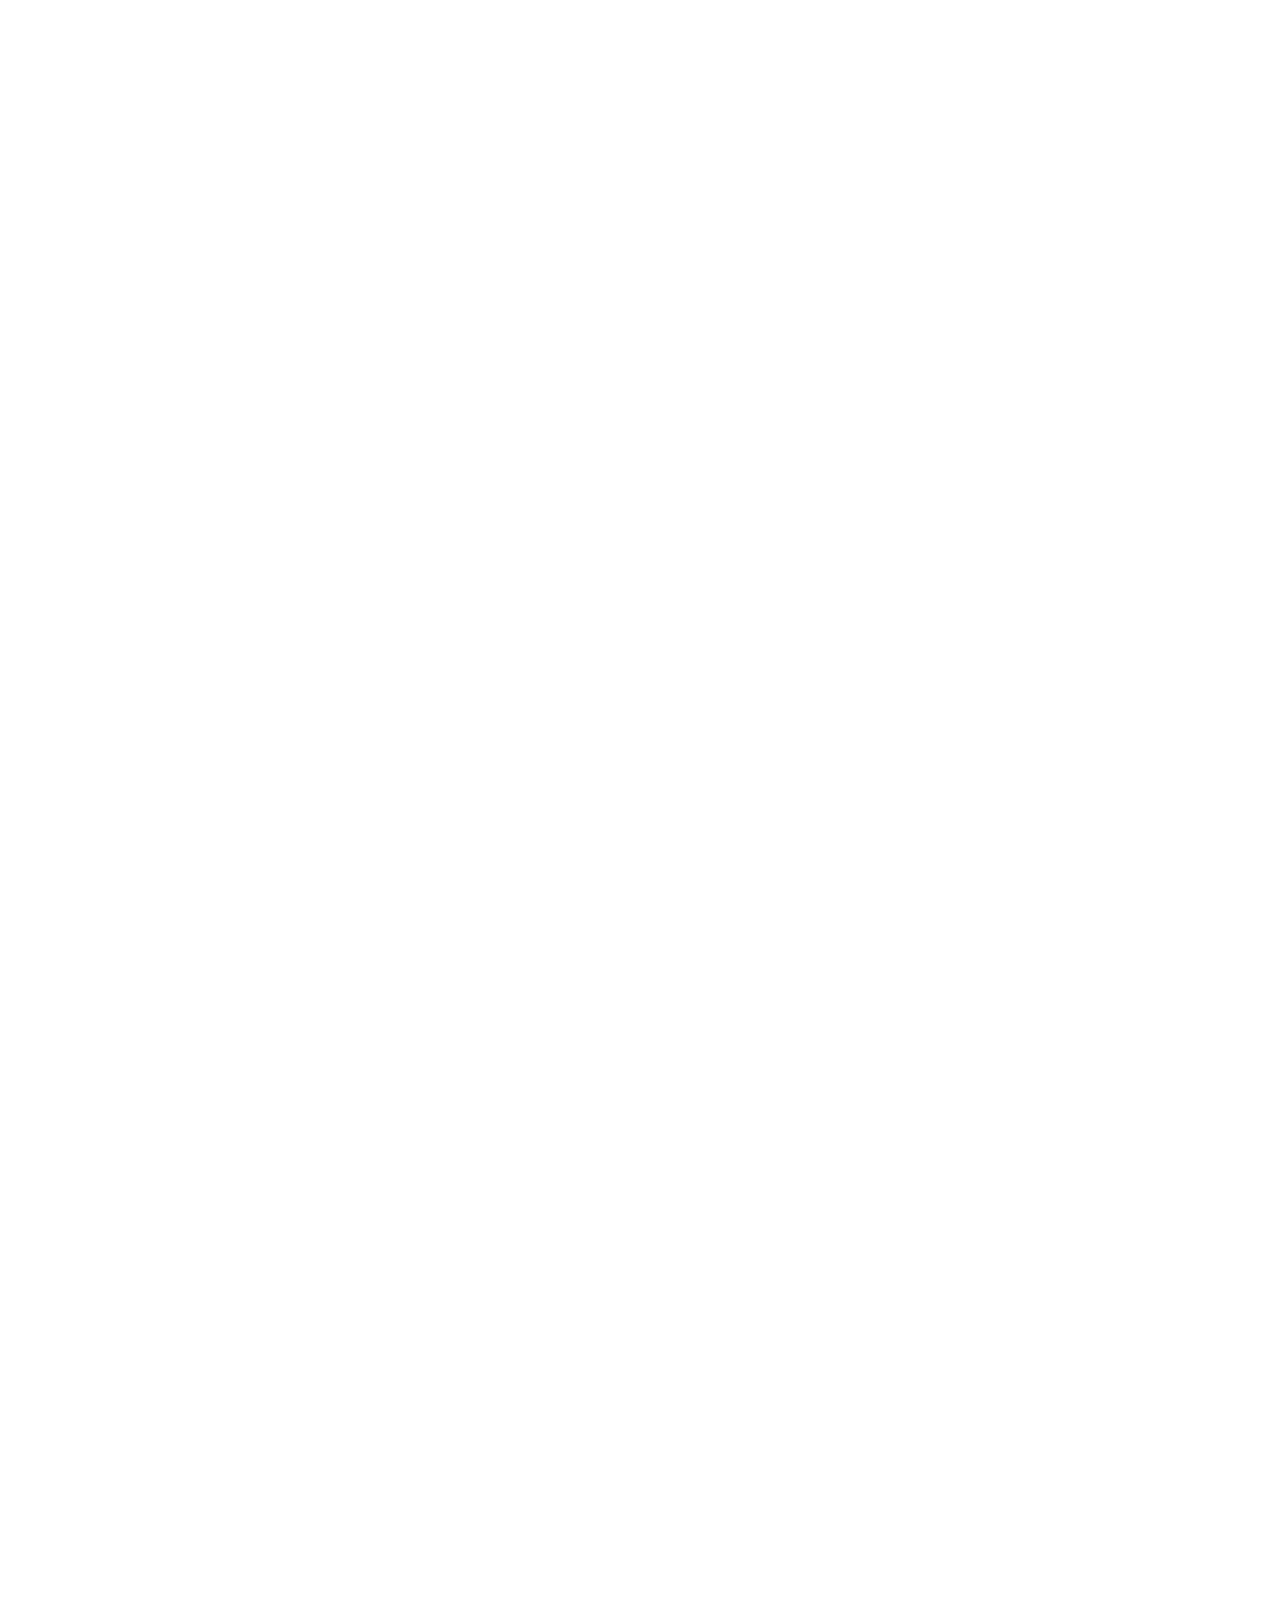
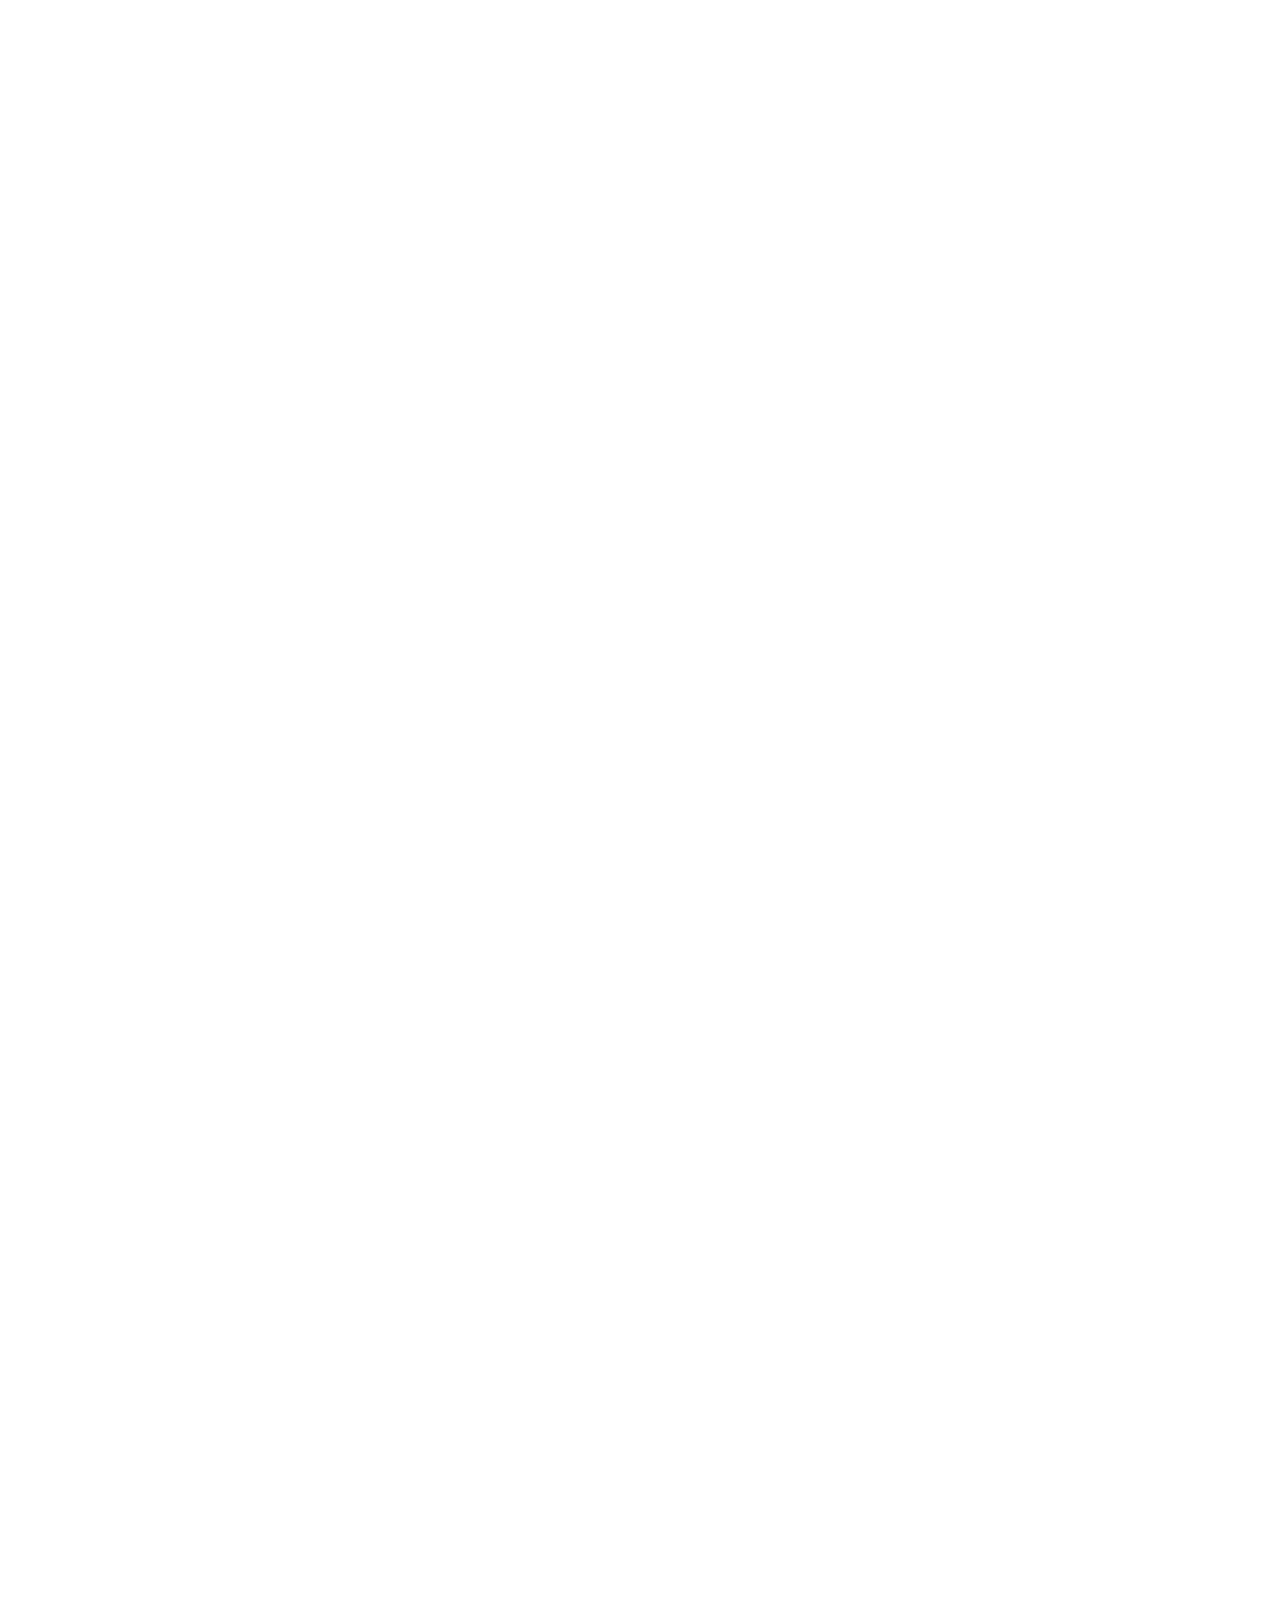
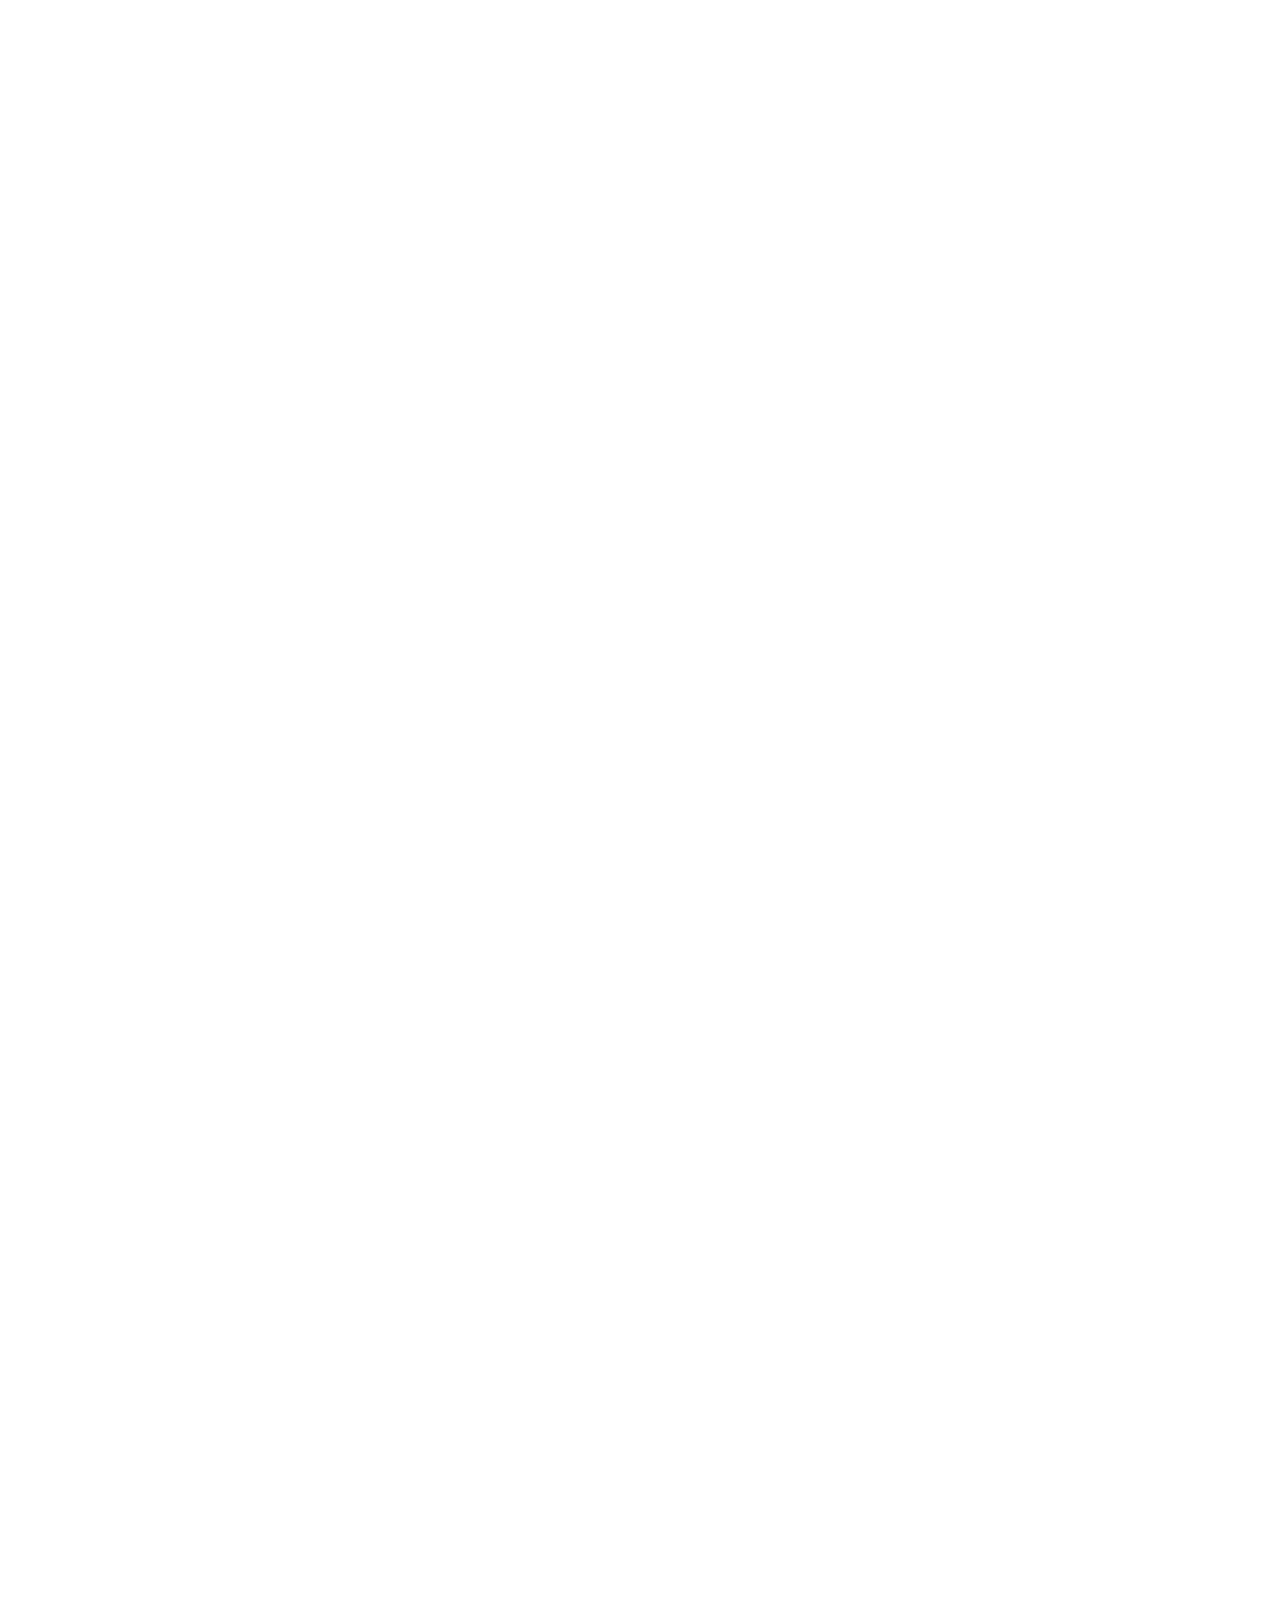
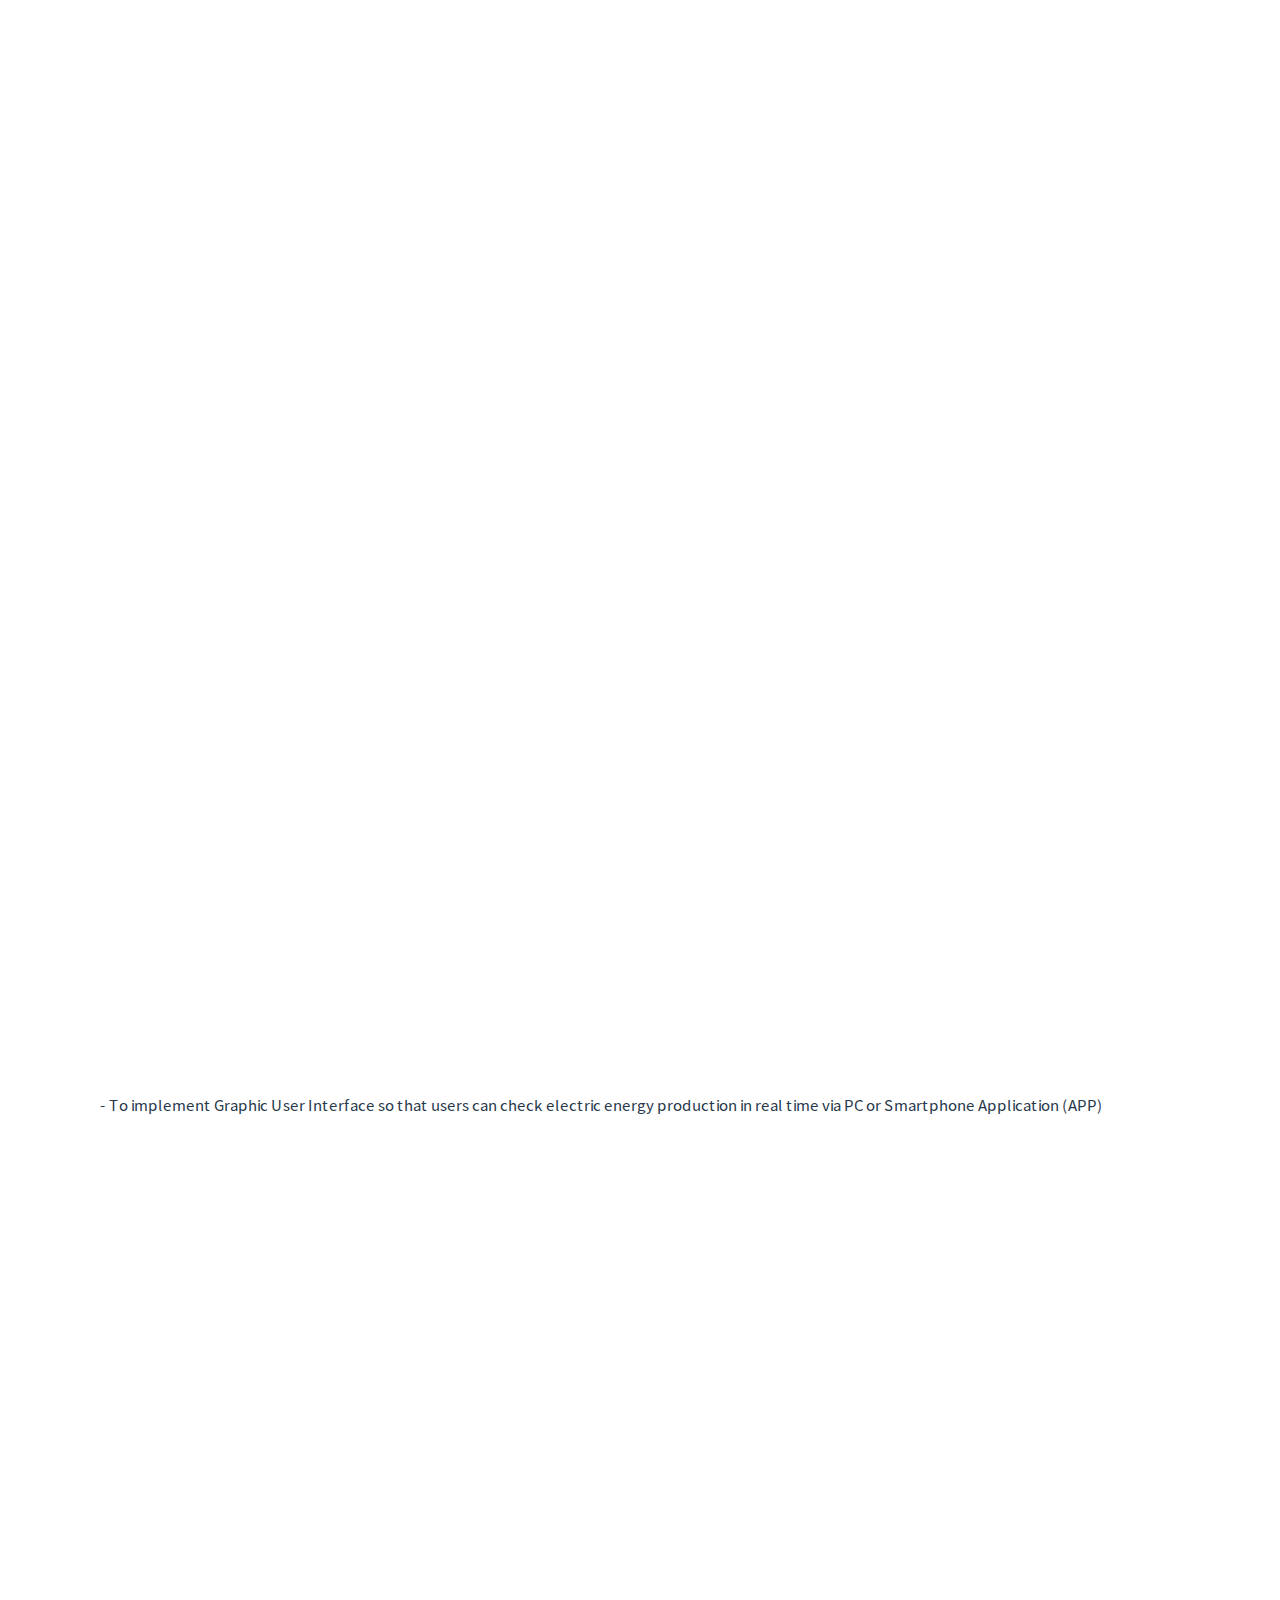
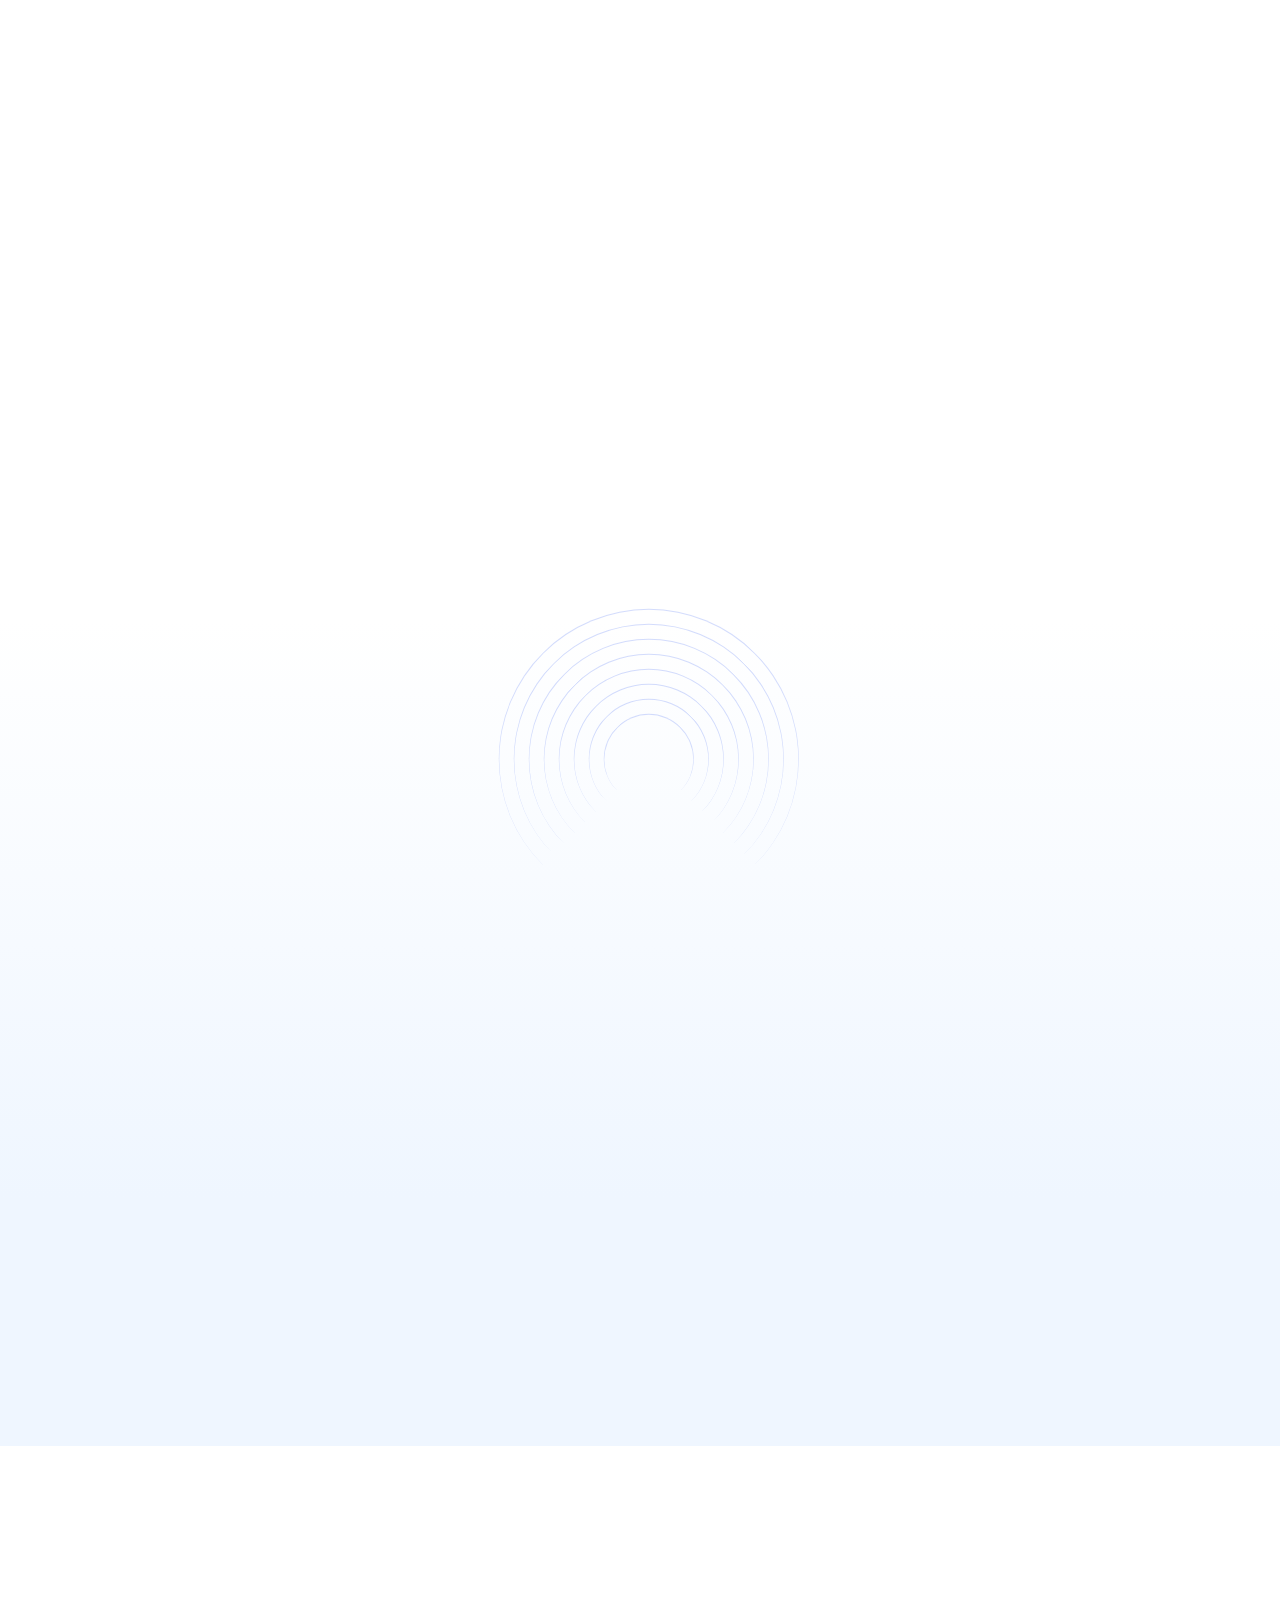
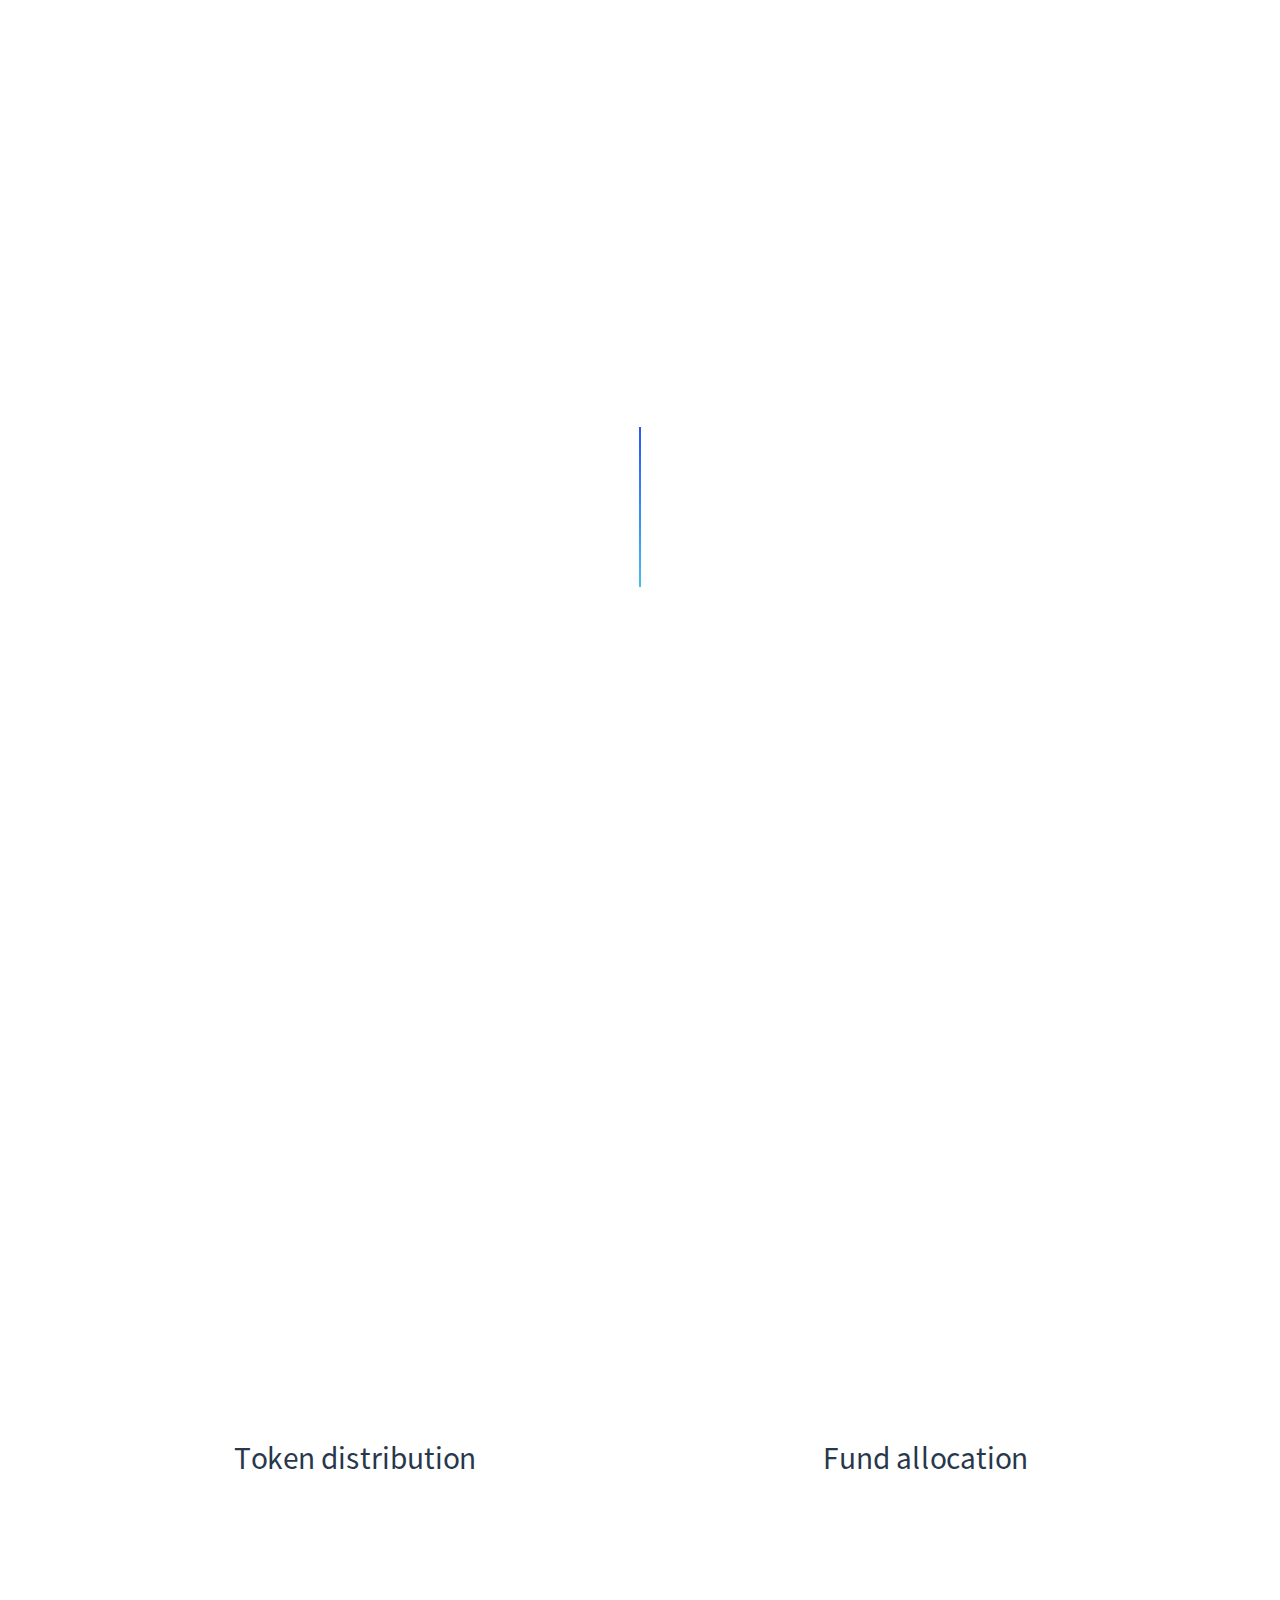
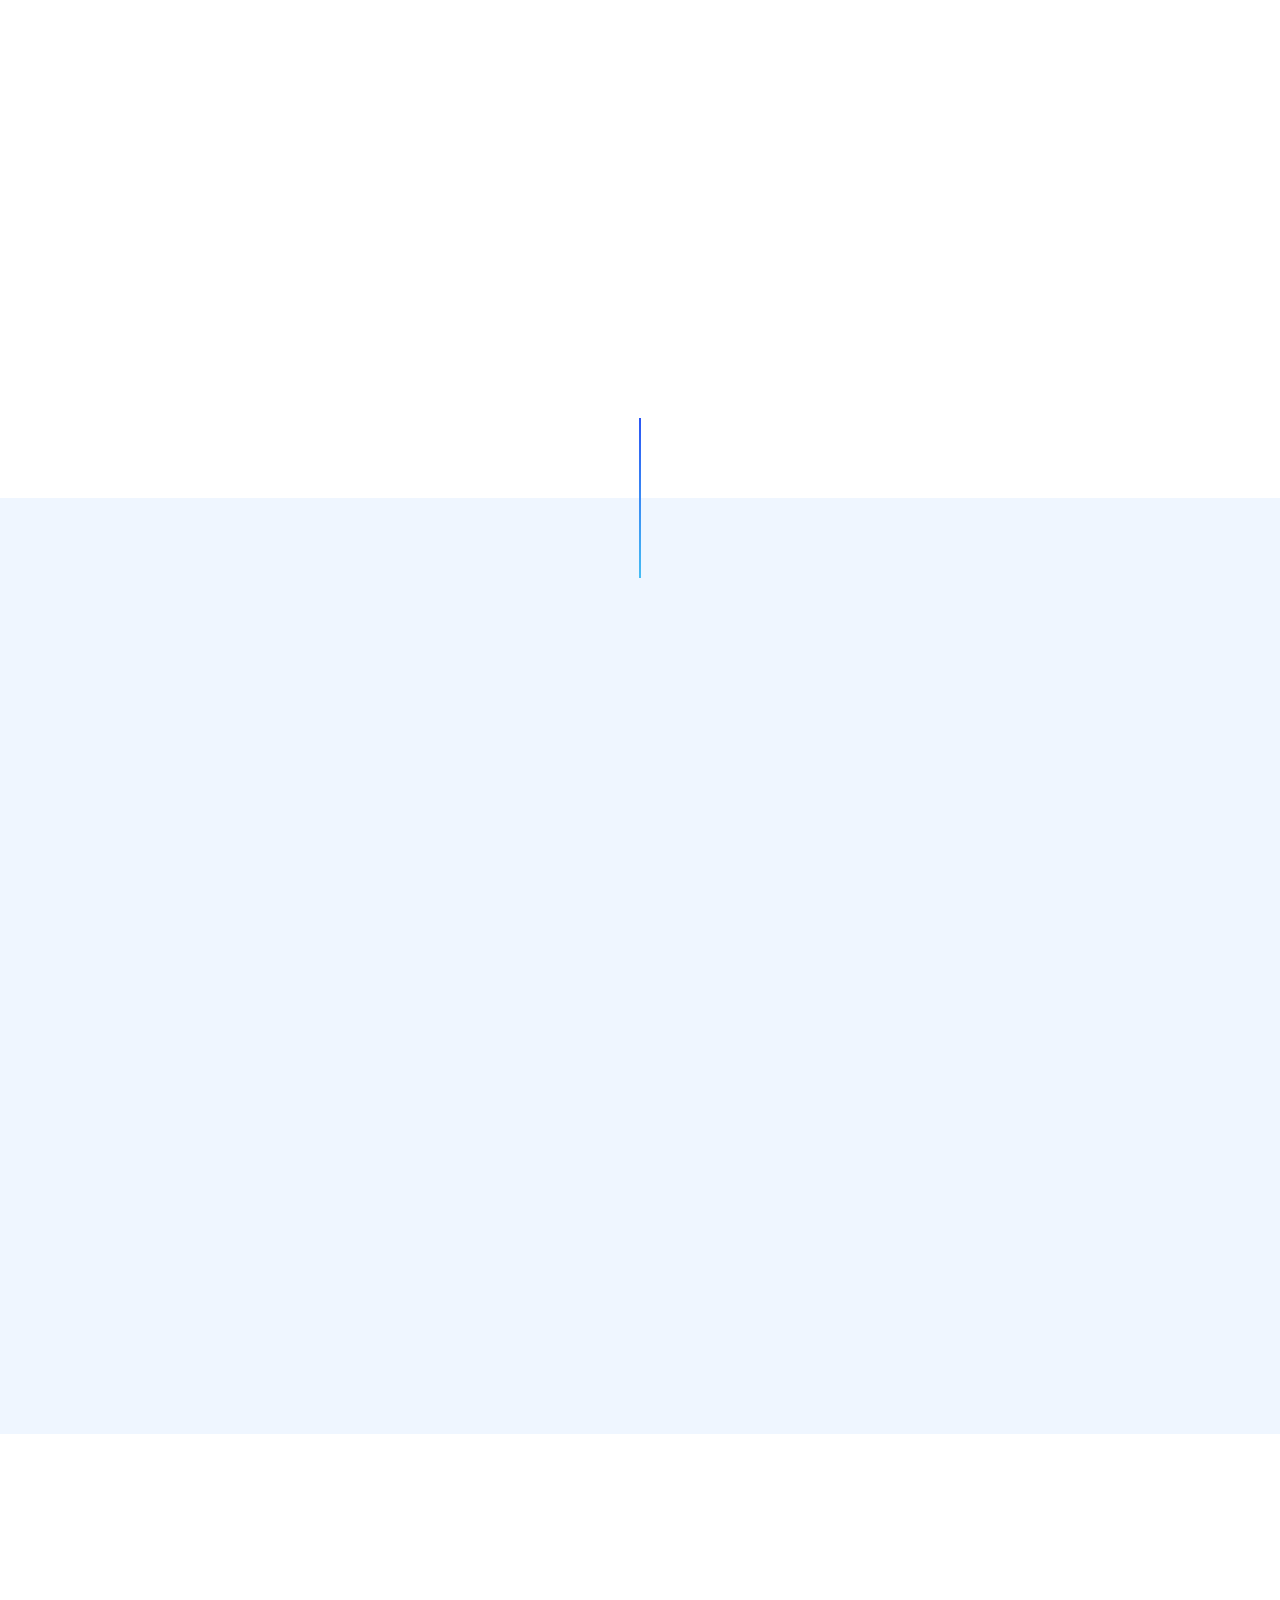
==== commit 30a5cc41: "updated" ====
--- a/index.html
+++ b/index.html
@@ -4,7 +4,6 @@
 	<meta charset="utf-8">
 	<meta name="author" content="Softnio">
 	<meta name="viewport" content="width=device-width, initial-scale=1, shrink-to-fit=no">
-	<meta name="keywords" content="ICO Crypto is a modern and elegant landing page, created for ICO Agencies and digital crypto currency investment website." />
 	<meta name="description" content="ICO Crypto is a modern and elegant landing page, created for ICO Agencies and digital crypto currency investment website.">
 	<!-- Fav Icon  -->
 	<link rel="shortcut icon" href="images/favicon.png">
@@ -15,6 +14,11 @@
 	<!-- Custom styles for this template -->
 	<link rel="stylesheet" href="assets/css/style.css?ver=132">
 	<link rel="stylesheet" href="assets/css/theme.css?ver=132">
+	<script type="text/javascript">
+  $(window).resize(function(){resizeYoutube();});
+  $(function(){resizeYoutube();});
+  function resizeYoutube(){ $("iframe").each(function(){ if( /^https?:\/\/www.youtube.com\/embed\//g.test($(this).attr("src")) ){ $(this).css("width","100%"); $(this).css("height",Math.ceil( parseInt($(this).css("width")) * 360 / 480 ) + "px");} }); }
+</script>	
 </head>
 
 <body class="theme-light is-smooth-effect" data-spy="scroll" data-target="#mainnav" data-offset="80">
@@ -46,13 +50,13 @@
 						<li class="nav-item"><a class="nav-link menu-link" href="#tokenSale">Token Sale</a></li>
 						<li class="nav-item"><a class="nav-link menu-link" href="#roadmap">Roadmap</a></li>						
 						<li class="nav-item"><a class="nav-link menu-link" href="#team">Team</a></li>
-						<li class="nav-item"><a class="nav-link menu-link" href="#certification">Patent</a></li>
+						<!--<li class="nav-item"><a class="nav-link menu-link" href="#certification">Patent</a></li>-->
 						<!--<li class="nav-item"><a class="nav-link menu-link" href="#faq">자주하는 질문</a></li>-->							
 						<li class="nav-item"><a class="nav-link menu-link" href="#contact">Contact</a></li>
 					</ul>
 					<ul class="navbar-nav navbar-btns animated" data-animate="fadeInDown" data-delay="1.15">
 						<li class="nav-item"><a class="nav-link btn btn-sm btn-outline menu-link" href="login.html">Login</a></li>
-						<li class="nav-item"><a class="nav-link btn btn-sm btn-outline menu-link" href="#">Fund</a></li>
+						<li class="nav-item"><a class="nav-link btn btn-sm btn-outline menu-link" target="_blank" href="whitepaper.html">White Paper</a></li>
 						<li class="nav-item"><a class="nav-link btn btn-sm btn-outline menu-link" href="signup.html">Join</a></li>
 					</ul>
 				</div>
@@ -347,6 +351,501 @@
 		</div><!-- .container  -->
 	</div>
 	<!-- Start Section -->
+		<!-- Start Patent Section -->
+	<div class="section section-pad no-pb section-bg-alt section-fix" id="certification">
+		<div class="container">
+
+			<div class="row text-center">
+				<div class="col-md-8 offset-md-2 col-lg-6 offset-lg-3">
+					<div class="section-head">
+						<h2 class="section-title animated" data-animate="fadeInUp" data-delay="0">Patents
+							<span>Patent</span>
+						</h2>
+						<!--<p class=" animated" data-animate="fadeInUp" data-delay=".1"> The ICO Crypto Team combines a passion for esports, industry experise &amp; proven record in finance, development, marketing &amp;  licensing.</p>-->
+					</div>
+				</div>
+			</div>
+
+			<div class="row">
+
+				<div class="col-md-6 col-lg-3 d-inline-flex justify-content-center">
+					<div class="team-member animated" data-animate="fadeInUp" data-delay=".2">
+						<div class="team-photo">
+							<img src="images/certification_01.jpg" alt="team">
+							<a href="#team-profile-21" class="expand-trigger content-popup"></a>
+						</div>
+						<div class="team-info">
+							<h5 class="team-name" style="padding-top:90px;">Korea Patent</h5>
+							<span class="team-title">Luminescent ornaments in jewelery</span>							
+							<!--<ul class="team-social">
+								<li><a href=""><em class="fab fa-facebook-f"></em></a></li>
+								<li><a href=""><em class="fab fa-linkedin-in"></em></a></li>
+								<li><a href=""><em class="fab fa-twitter"></em></a></li>
+							</ul>-->
+						</div>
+
+						<!-- Start .team-profile  -->
+						<div id="team-profile-21" class="team-profile mfp-hide">
+							<button title="Close (Esc)" type="button" class="mfp-close">×</button>
+							<div class="container-fluid">
+								<div class="row no-mg">
+									<div class="col-md-6">
+										<div class="team-profile-photo">
+											<img src="images/certification_01_lg.jpg" alt="team" />
+										</div>
+									</div><!-- .col  -->
+
+									<div class="col-md-6">
+										<div class="team-profile-info">
+											<h3 class="name">Korea Patent</h3>											
+											<p class="sub-title">Luminescent ornaments in jewelery </p>
+											<!--<ul class="tpi-social">
+												<li><a href=""><em class="fab fa-facebook-f"></em></a></li>
+												<li><a href=""><em class="fab fa-linkedin-in"></em></a></li>
+												<li><a href=""><em class="fab fa-twitter"></em></a></li>
+											</ul>-->
+											<p>ㆍDate: 2012-4-13</p>
+											<p>ㆍNo.: 10-1138439</p>
+											<!--<div class="skill-bars">
+												<div class="single-skill-bar">
+													<div class="row no-mg">
+														<div class="col-8 no-pd"><span class="skill-title">HTML5</span></div>
+														<div class="col-4 text-right no-pd"><span class="skill-percent">85%</span></div>
+													</div>
+													<div class="skill-bar">
+														<div class="skill-bar-percent gradiant-background" style="width:85%"></div>
+													</div>
+												</div>
+												<div class="single-skill-bar">
+													<div class="row no-mg">
+														<div class="col-8 no-pd"><span class="skill-title">CSS3</span></div>
+														<div class="col-4 text-right no-pd"><span class="skill-percent">90%</span></div>
+													</div>
+													<div class="skill-bar">
+														<div class="skill-bar-percent gradiant-background" style="width:90%"></div>
+													</div>
+												</div>
+												<div class="single-skill-bar">
+													<div class="row no-mg">
+														<div class="col-8 no-pd"><span class="skill-title">Java</span></div>
+														<div class="col-4 text-right no-pd"><span class="skill-percent">75%</span></div>
+													</div>
+													<div class="skill-bar">
+														<div class="skill-bar-percent gradiant-background" style="width:75%"></div>
+													</div>
+												</div>
+											</div>-->
+										</div>
+									</div><!-- .col  -->
+
+								</div><!-- .row  -->
+							</div><!-- .container  -->
+						</div><!-- .team-profile  -->
+
+					</div>
+				</div><!-- .col  -->
+
+				<div class="col-md-6 col-lg-3 d-inline-flex justify-content-center">
+					<div class="team-member animated" data-animate="fadeInUp" data-delay=".3">
+						<div class="team-photo">
+							<img src="images/certification_02.jpg" alt="team">
+							<a href="#team-profile-22" class="expand-trigger content-popup"></a>
+						</div>
+						<div class="team-info">
+							<h5 class="team-name" style="padding-top:90px;">Korea Patent</h5>
+							<span class="team-title">Piezoelectric device for power generation</span>
+							<!--<ul class="team-social">
+								<li><a href=""><em class="fab fa-facebook-f"></em></a></li>
+								<li><a href=""><em class="fab fa-linkedin-in"></em></a></li>
+								<li><a href=""><em class="fab fa-twitter"></em></a></li>
+							</ul>-->
+						</div>
+
+						<!-- Start .team-profile  -->
+						<div id="team-profile-22" class="team-profile mfp-hide">
+							<button title="Close (Esc)" type="button" class="mfp-close">×</button>
+							<div class="container-fluid">
+								<div class="row no-mg">
+									<div class="col-md-6">
+										<div class="team-profile-photo">
+											<img src="images/certification_02_lg.jpg" alt="team" />
+										</div>
+									</div><!-- .col  -->
+
+									<div class="col-md-6">
+										<div class="team-profile-info">
+											<h3 class="name">Korea Patent</h3>
+											<p class="sub-title">Piezoelectric device for power generation</p>
+											<!--<ul class="tpi-social">
+												<li><a href=""><em class="fab fa-facebook-f"></em></a></li>
+												<li><a href=""><em class="fab fa-linkedin-in"></em></a></li>
+												<li><a href=""><em class="fab fa-twitter"></em></a></li>
+											</ul>-->
+											<p>ㆍDate: 2014-7-28</p>
+											<p>ㆍNo.: 10-1426145</p>
+											<!--<div class="skill-bars">
+												<div class="single-skill-bar">
+													<div class="row no-mg">
+														<div class="col-8 no-pd"><span class="skill-title">HTML5</span></div>
+														<div class="col-4 text-right no-pd"><span class="skill-percent">85%</span></div>
+													</div>
+													<div class="skill-bar">
+														<div class="skill-bar-percent gradiant-background" style="width:85%"></div>
+													</div>
+												</div>
+												<div class="single-skill-bar">
+													<div class="row no-mg">
+														<div class="col-8 no-pd"><span class="skill-title">CSS3</span></div>
+														<div class="col-4 text-right no-pd"><span class="skill-percent">90%</span></div>
+													</div>
+													<div class="skill-bar">
+														<div class="skill-bar-percent gradiant-background" style="width:90%"></div>
+													</div>
+												</div>
+												<div class="single-skill-bar">
+													<div class="row no-mg">
+														<div class="col-8 no-pd"><span class="skill-title">Java</span></div>
+														<div class="col-4 text-right no-pd"><span class="skill-percent">75%</span></div>
+													</div>
+													<div class="skill-bar">
+														<div class="skill-bar-percent gradiant-background" style="width:75%"></div>
+													</div>
+												</div>
+											</div>-->
+										</div>
+									</div><!-- .col  -->
+
+								</div><!-- .row  -->
+							</div><!-- .container  -->
+						</div><!-- .team-profile  -->
+
+					</div>
+				</div><!-- .col  -->
+
+				<div class="col-md-6 col-lg-3 d-inline-flex justify-content-center">
+					<div class="team-member animated" data-animate="fadeInUp" data-delay=".4">
+						<div class="team-photo">
+							<img src="images/certification_03.jpg" alt="team">
+							<a href="#team-profile-23" class="expand-trigger content-popup"></a>
+						</div>
+						<div class="team-info">
+							<h5 class="team-name" style="padding-top:90px;">Korea Patent</h5>
+							<span class="team-title">Power generation piezoelectric element for small power generation</span>
+							<!--<ul class="team-social">
+								<li><a href=""><em class="fab fa-facebook-f"></em></a></li>
+								<li><a href=""><em class="fab fa-linkedin-in"></em></a></li>
+								<li><a href=""><em class="fab fa-twitter"></em></a></li>
+							</ul>-->
+						</div>
+
+						<!-- Start .team-profile  -->
+						<div id="team-profile-23" class="team-profile mfp-hide">
+							<button title="Close (Esc)" type="button" class="mfp-close">×</button>
+							<div class="container-fluid">
+								<div class="row no-mg">
+									<div class="col-md-6">
+										<div class="team-profile-photo">
+											<img src="images/certification_03_lg.jpg" alt="team" />
+										</div>
+									</div><!-- .col  -->
+
+									<div class="col-md-6">
+										<div class="team-profile-info">
+											<h3 class="name">Korea Patent</h3>
+											<p class="sub-title">Power generation piezoelectric element for small power generation</p>
+											<!--<ul class="tpi-social">
+												<li><a href=""><em class="fab fa-facebook-f"></em></a></li>
+												<li><a href=""><em class="fab fa-linkedin-in"></em></a></li>
+												<li><a href=""><em class="fab fa-twitter"></em></a></li>
+											</ul>-->
+											<p>ㆍDate: 2012-3-27 </p>
+											<p>ㆍNo.: 10-1132934</p>
+											<!--<div class="skill-bars">
+												<div class="single-skill-bar">
+													<div class="row no-mg">
+														<div class="col-8 no-pd"><span class="skill-title">HTML5</span></div>
+														<div class="col-4 text-right no-pd"><span class="skill-percent">85%</span></div>
+													</div>
+													<div class="skill-bar">
+														<div class="skill-bar-percent gradiant-background" style="width:85%"></div>
+													</div>
+												</div>
+												<div class="single-skill-bar">
+													<div class="row no-mg">
+														<div class="col-8 no-pd"><span class="skill-title">CSS3</span></div>
+														<div class="col-4 text-right no-pd"><span class="skill-percent">90%</span></div>
+													</div>
+													<div class="skill-bar">
+														<div class="skill-bar-percent gradiant-background" style="width:90%"></div>
+													</div>
+												</div>
+												<div class="single-skill-bar">
+													<div class="row no-mg">
+														<div class="col-8 no-pd"><span class="skill-title">Java</span></div>
+														<div class="col-4 text-right no-pd"><span class="skill-percent">75%</span></div>
+													</div>
+													<div class="skill-bar">
+														<div class="skill-bar-percent gradiant-background" style="width:75%"></div>
+													</div>
+												</div>
+											</div>-->
+										</div>
+									</div><!-- .col  -->
+
+								</div><!-- .row  -->
+							</div><!-- .container  -->
+						</div><!-- .team-profile  -->
+
+					</div>
+				</div><!-- .col  -->
+
+				<div class="col-md-6 col-lg-3 d-inline-flex justify-content-center">
+					<div class="team-member animated" data-animate="fadeInUp" data-delay=".5">
+						<div class="team-photo">
+							<img src="images/certification_04.jpg" alt="team">
+							<a href="#team-profile-24" class="expand-trigger content-popup"></a>
+						</div>
+						<div class="team-info">
+							<h5 class="team-name" style="padding-top:90px;">Global Patent PCT</h5>
+							<span class="team-title">Piezoelectric device for power generation</span>							
+							<!--<span class="team-title">Community Management</span>-->
+							<!--<ul class="team-social">
+								<li><a href=""><em class="fab fa-facebook-f"></em></a></li>
+								<li><a href=""><em class="fab fa-linkedin-in"></em></a></li>
+								<li><a href=""><em class="fab fa-twitter"></em></a></li>
+							</ul>-->
+						</div>
+
+						<!-- Start .team-profile  -->
+						<div id="team-profile-24" class="team-profile mfp-hide">
+							<button title="Close (Esc)" type="button" class="mfp-close">×</button>
+							<div class="container-fluid">
+								<div class="row no-mg">
+									<div class="col-md-6">
+										<div class="team-profile-photo">
+											<img src="images/certification_04_lg.jpg" alt="team" />
+										</div>
+									</div><!-- .col  -->
+
+									<div class="col-md-6">
+										<div class="team-profile-info">
+											<h3 class="name">Global Patent PCT</h3>
+											<p class="sub-title">Piezoelectric device for power generation</p>
+											<!--<ul class="tpi-social">
+												<li><a href=""><em class="fab fa-facebook-f"></em></a></li>
+												<li><a href=""><em class="fab fa-linkedin-in"></em></a></li>
+												<li><a href=""><em class="fab fa-twitter"></em></a></li>
+											</ul>-->
+											<p>ㆍDate: 2013-9-24 </p>
+											<p>ㆍNo.: PCT/KR2013/008502</p>
+											<!--<div class="skill-bars">
+												<div class="single-skill-bar">
+													<div class="row no-mg">
+														<div class="col-8 no-pd"><span class="skill-title">HTML5</span></div>
+														<div class="col-4 text-right no-pd"><span class="skill-percent">85%</span></div>
+													</div>
+													<div class="skill-bar">
+														<div class="skill-bar-percent gradiant-background" style="width:85%"></div>
+													</div>
+												</div>
+												<div class="single-skill-bar">
+													<div class="row no-mg">
+														<div class="col-8 no-pd"><span class="skill-title">CSS3</span></div>
+														<div class="col-4 text-right no-pd"><span class="skill-percent">90%</span></div>
+													</div>
+													<div class="skill-bar">
+														<div class="skill-bar-percent gradiant-background" style="width:90%"></div>
+													</div>
+												</div>
+												<div class="single-skill-bar">
+													<div class="row no-mg">
+														<div class="col-8 no-pd"><span class="skill-title">Java</span></div>
+														<div class="col-4 text-right no-pd"><span class="skill-percent">75%</span></div>
+													</div>
+													<div class="skill-bar">
+														<div class="skill-bar-percent gradiant-background" style="width:75%"></div>
+													</div>
+												</div>
+											</div>-->
+										</div>
+									</div><!-- .col  -->
+
+								</div><!-- .row  -->
+							</div><!-- .container  -->
+						</div><!-- .team-profile  -->
+
+					
+
+							</div>
+						</div><!-- .col  -->
+					</div><!-- .row  -->
+
+
+					<div class="row">
+
+				<div class="col-md-6 col-lg-3 d-inline-flex justify-content-center">
+					<div class="team-member animated" data-animate="fadeInUp" data-delay=".2">
+						<div class="team-photo">
+							<img src="images/certification_05.jpg" alt="team">
+							<a href="#team-profile-25" class="expand-trigger content-popup"></a>
+						</div>
+						<div class="team-info">
+							<h5 class="team-name" style="padding-top:90px;">China Patent(Pending)</h5>
+							<span class="team-title">PIEZOELECTRIC ELEMENT FOR POWER GENERATION AND POWER FENERATION DEVICE USING NAME</span>
+							<!--<span class="team-title">CEO & Lead Blockchain </span>-->
+							<!--<ul class="team-social">
+								<li><a href=""><em class="fab fa-facebook-f"></em></a></li>
+								<li><a href=""><em class="fab fa-linkedin-in"></em></a></li>
+								<li><a href=""><em class="fab fa-twitter"></em></a></li>
+							</ul>-->
+						</div>
+
+						<!-- Start .team-profile  -->
+						<div id="team-profile-25" class="team-profile mfp-hide">
+							<button title="Close (Esc)" type="button" class="mfp-close">×</button>
+							<div class="container-fluid">
+								<div class="row no-mg">
+									<div class="col-md-6">
+										<div class="team-profile-photo">
+											<img src="images/certification_05_lg.jpg" alt="team" />
+										</div>
+									</div><!-- .col  -->
+
+									<div class="col-md-6">
+										<div class="team-profile-info">
+											<h3 class="name">China Patent(Pending)</h3>
+											<p class="sub-title">PIEZOELECTRIC ELEMENT FOR POWER GENERATION AND POWER FENERATION DEVICE USING NAME</p>
+											<!--<ul class="tpi-social">
+												<li><a href=""><em class="fab fa-facebook-f"></em></a></li>
+												<li><a href=""><em class="fab fa-linkedin-in"></em></a></li>
+												<li><a href=""><em class="fab fa-twitter"></em></a></li>
+											</ul>-->											
+											<p>ㆍDate: 2015-3-25</p>
+											<p>ㆍNo.: PCT/KR2013/008502</p>
+											<!--<div class="skill-bars">
+												<div class="single-skill-bar">
+													<div class="row no-mg">
+														<div class="col-8 no-pd"><span class="skill-title">HTML5</span></div>
+														<div class="col-4 text-right no-pd"><span class="skill-percent">85%</span></div>
+													</div>
+													<div class="skill-bar">
+														<div class="skill-bar-percent gradiant-background" style="width:85%"></div>
+													</div>
+												</div>
+												<div class="single-skill-bar">
+													<div class="row no-mg">
+														<div class="col-8 no-pd"><span class="skill-title">CSS3</span></div>
+														<div class="col-4 text-right no-pd"><span class="skill-percent">90%</span></div>
+													</div>
+													<div class="skill-bar">
+														<div class="skill-bar-percent gradiant-background" style="width:90%"></div>
+													</div>
+												</div>
+												<div class="single-skill-bar">
+													<div class="row no-mg">
+														<div class="col-8 no-pd"><span class="skill-title">Java</span></div>
+														<div class="col-4 text-right no-pd"><span class="skill-percent">75%</span></div>
+													</div>
+													<div class="skill-bar">
+														<div class="skill-bar-percent gradiant-background" style="width:75%"></div>
+													</div>
+												</div>
+											</div>-->
+										</div>
+									</div><!-- .col  -->
+
+								</div><!-- .row  -->
+							</div><!-- .container  -->
+						</div><!-- .team-profile  -->
+
+					</div>
+				</div><!-- .col  -->
+
+				<div class="col-md-6 col-lg-3 d-inline-flex justify-content-center">
+					<div class="team-member animated" data-animate="fadeInUp" data-delay=".2">
+						<div class="team-photo">
+							<img src="images/certification_06.jpg" alt="team">
+							<a href="#team-profile-26" class="expand-trigger content-popup"></a>
+						</div>
+						<div class="team-info">
+							<h5 class="team-name" style="padding-top:90px;">US Patent</h5>
+							<span class="team-title">PIEZOELECTRIC ELEMENT FOR POWER AND POWER GENERATION DEVICE USING SAME</span>
+							<!--<span class="team-title">CEO & Lead Blockchain </span>-->
+							<!--<ul class="team-social">
+								<li><a href=""><em class="fab fa-facebook-f"></em></a></li>
+								<li><a href=""><em class="fab fa-linkedin-in"></em></a></li>
+								<li><a href=""><em class="fab fa-twitter"></em></a></li>
+							</ul>-->
+						</div>
+
+						<!-- Start .team-profile  -->
+						<div id="team-profile-26" class="team-profile mfp-hide">
+							<button title="Close (Esc)" type="button" class="mfp-close">×</button>
+							<div class="container-fluid">
+								<div class="row no-mg">
+									<div class="col-md-6">
+										<div class="team-profile-photo">
+											<img src="images/certification_06_lg.jpg" alt="team" />
+										</div>
+									</div><!-- .col  -->
+
+									<div class="col-md-6">
+										<div class="team-profile-info">
+											<h3 class="name">US Patent</h3>
+											<p class="sub-title">PIEZOELECTRIC ELEMENT FOR POWER AND POWER GENERATION DEVICE USING SAME</p>
+											<!--<ul class="tpi-social">
+												<li><a href=""><em class="fab fa-facebook-f"></em></a></li>
+												<li><a href=""><em class="fab fa-linkedin-in"></em></a></li>
+												<li><a href=""><em class="fab fa-twitter"></em></a></li>
+											</ul>-->
+											<p>ㆍDate: 2018-1-30.</p>
+											<p>ㆍNo.: US 9,882,512 B2</p>
+											<!--<div class="skill-bars">
+												<div class="single-skill-bar">
+													<div class="row no-mg">
+														<div class="col-8 no-pd"><span class="skill-title">HTML5</span></div>
+														<div class="col-4 text-right no-pd"><span class="skill-percent">85%</span></div>
+													</div>
+													<div class="skill-bar">
+														<div class="skill-bar-percent gradiant-background" style="width:85%"></div>
+													</div>
+												</div>
+												<div class="single-skill-bar">
+													<div class="row no-mg">
+														<div class="col-8 no-pd"><span class="skill-title">CSS3</span></div>
+														<div class="col-4 text-right no-pd"><span class="skill-percent">90%</span></div>
+													</div>
+													<div class="skill-bar">
+														<div class="skill-bar-percent gradiant-background" style="width:90%"></div>
+													</div>
+												</div>
+												<div class="single-skill-bar">
+													<div class="row no-mg">
+														<div class="col-8 no-pd"><span class="skill-title">Java</span></div>
+														<div class="col-4 text-right no-pd"><span class="skill-percent">75%</span></div>
+													</div>
+													<div class="skill-bar">
+														<div class="skill-bar-percent gradiant-background" style="width:75%"></div>
+													</div>
+												</div>
+											</div>-->
+										</div>
+									</div><!-- .col  -->
+
+								</div><!-- .row  -->
+							</div><!-- .container  -->
+						</div><!-- .team-profile  -->
+
+					</div>
+				</div><!-- .col  -->
+
+								
+					</div><!-- .row  -->
+				</div><!-- .col  -->
+			</div><!-- .row  -->
+		</div>
+	</div>
+	<!-- End Section -->
 
 
 
@@ -491,13 +990,14 @@
 							<div class="event-single-info animated" data-animate="fadeInUp" data-delay=".4">
 								<h6>Company Reserve</h6>
 								<p>10 billion(10,000,000,000)</p>
+								<p>Company reserve locked for 1year</p>
 							</div>
 						</div><!-- .col  -->
-						<div class="col-sm-6">
+						<!-- <div class="col-sm-6">
 							<div class="event-single-info animated" data-animate="fadeInUp" data-delay=".5">
 								<h6>※ Locked for 12 months</h6>
 							</div>
-						</div><!-- .col  -->
+						</div>--><!-- .col  -->
 					</div><!-- .row  -->
 				</div><!-- .col  -->
 				<div class="col-lg-5 offset-lg-1">
@@ -1628,7 +2128,7 @@
 								</div>
 								<div class="team-info">
 									<h5 class="team-name">Jae-Eun <br>Choi</h5>
-									<span class="team-title">Advisor</span>
+									<span class="team-title">Industry magazine (electricity, energy, 4th industry), General Manager in Press Office, Director of Editorial department</span>
 									<!--<ul class="team-social">
 										<li><a href=""><em class="fab fa-facebook-f"></em></a></li>
 										<li><a href=""><em class="fab fa-linkedin-in"></em></a></li>
@@ -1650,7 +2150,7 @@
 											<div class="col-md-6">
 												<div class="team-profile-info">
 													<h3 class="name">Jae-Eun Choi</h3>
-													<p class="sub-title">Advisor</p>
+													<p class="sub-title">Industry magazine (electricity, energy, 4th industry), General Manager in Press Office, Director of Editorial department</p>
 													<!--<ul class="tpi-social">
 														<li><a href=""><em class="fab fa-facebook-f"></em></a></li>
 														<li><a href=""><em class="fab fa-linkedin-in"></em></a></li>
@@ -1781,501 +2281,7 @@
 
 
 
-	<!-- Start Patent Section -->
-	<div class="section section-pad no-pb section-bg-alt section-fix" id="certification">
-		<div class="container">
-
-			<div class="row text-center">
-				<div class="col-md-8 offset-md-2 col-lg-6 offset-lg-3">
-					<div class="section-head">
-						<h2 class="section-title animated" data-animate="fadeInUp" data-delay="0">Patents
-							<span>Patent</span>
-						</h2>
-						<!--<p class=" animated" data-animate="fadeInUp" data-delay=".1"> The ICO Crypto Team combines a passion for esports, industry experise &amp; proven record in finance, development, marketing &amp;  licensing.</p>-->
-					</div>
-				</div>
-			</div>
-
-			<div class="row">
-
-				<div class="col-md-6 col-lg-3 d-inline-flex justify-content-center">
-					<div class="team-member animated" data-animate="fadeInUp" data-delay=".2">
-						<div class="team-photo">
-							<img src="images/certification_01.jpg" alt="team">
-							<a href="#team-profile-21" class="expand-trigger content-popup"></a>
-						</div>
-						<div class="team-info">
-							<h5 class="team-name" style="padding-top:90px;">Korea Patent</h5>
-							<span class="team-title">Luminescent ornaments in jewelery</span>							
-							<!--<ul class="team-social">
-								<li><a href=""><em class="fab fa-facebook-f"></em></a></li>
-								<li><a href=""><em class="fab fa-linkedin-in"></em></a></li>
-								<li><a href=""><em class="fab fa-twitter"></em></a></li>
-							</ul>-->
-						</div>
-
-						<!-- Start .team-profile  -->
-						<div id="team-profile-21" class="team-profile mfp-hide">
-							<button title="Close (Esc)" type="button" class="mfp-close">×</button>
-							<div class="container-fluid">
-								<div class="row no-mg">
-									<div class="col-md-6">
-										<div class="team-profile-photo">
-											<img src="images/certification_01_lg.jpg" alt="team" />
-										</div>
-									</div><!-- .col  -->
-
-									<div class="col-md-6">
-										<div class="team-profile-info">
-											<h3 class="name">Korea Patent</h3>											
-											<p class="sub-title">Luminescent ornaments in jewelery </p>
-											<!--<ul class="tpi-social">
-												<li><a href=""><em class="fab fa-facebook-f"></em></a></li>
-												<li><a href=""><em class="fab fa-linkedin-in"></em></a></li>
-												<li><a href=""><em class="fab fa-twitter"></em></a></li>
-											</ul>-->
-											<p>ㆍDate: 2012-4-13</p>
-											<p>ㆍNo.: 10-1138439</p>
-											<!--<div class="skill-bars">
-												<div class="single-skill-bar">
-													<div class="row no-mg">
-														<div class="col-8 no-pd"><span class="skill-title">HTML5</span></div>
-														<div class="col-4 text-right no-pd"><span class="skill-percent">85%</span></div>
-													</div>
-													<div class="skill-bar">
-														<div class="skill-bar-percent gradiant-background" style="width:85%"></div>
-													</div>
-												</div>
-												<div class="single-skill-bar">
-													<div class="row no-mg">
-														<div class="col-8 no-pd"><span class="skill-title">CSS3</span></div>
-														<div class="col-4 text-right no-pd"><span class="skill-percent">90%</span></div>
-													</div>
-													<div class="skill-bar">
-														<div class="skill-bar-percent gradiant-background" style="width:90%"></div>
-													</div>
-												</div>
-												<div class="single-skill-bar">
-													<div class="row no-mg">
-														<div class="col-8 no-pd"><span class="skill-title">Java</span></div>
-														<div class="col-4 text-right no-pd"><span class="skill-percent">75%</span></div>
-													</div>
-													<div class="skill-bar">
-														<div class="skill-bar-percent gradiant-background" style="width:75%"></div>
-													</div>
-												</div>
-											</div>-->
-										</div>
-									</div><!-- .col  -->
-
-								</div><!-- .row  -->
-							</div><!-- .container  -->
-						</div><!-- .team-profile  -->
-
-					</div>
-				</div><!-- .col  -->
-
-				<div class="col-md-6 col-lg-3 d-inline-flex justify-content-center">
-					<div class="team-member animated" data-animate="fadeInUp" data-delay=".3">
-						<div class="team-photo">
-							<img src="images/certification_02.jpg" alt="team">
-							<a href="#team-profile-22" class="expand-trigger content-popup"></a>
-						</div>
-						<div class="team-info">
-							<h5 class="team-name" style="padding-top:90px;">Korea Patent</h5>
-							<span class="team-title">Piezoelectric device for power generation</span>
-							<!--<ul class="team-social">
-								<li><a href=""><em class="fab fa-facebook-f"></em></a></li>
-								<li><a href=""><em class="fab fa-linkedin-in"></em></a></li>
-								<li><a href=""><em class="fab fa-twitter"></em></a></li>
-							</ul>-->
-						</div>
-
-						<!-- Start .team-profile  -->
-						<div id="team-profile-22" class="team-profile mfp-hide">
-							<button title="Close (Esc)" type="button" class="mfp-close">×</button>
-							<div class="container-fluid">
-								<div class="row no-mg">
-									<div class="col-md-6">
-										<div class="team-profile-photo">
-											<img src="images/certification_02_lg.jpg" alt="team" />
-										</div>
-									</div><!-- .col  -->
-
-									<div class="col-md-6">
-										<div class="team-profile-info">
-											<h3 class="name">Korea Patent</h3>
-											<p class="sub-title">Piezoelectric device for power generation</p>
-											<!--<ul class="tpi-social">
-												<li><a href=""><em class="fab fa-facebook-f"></em></a></li>
-												<li><a href=""><em class="fab fa-linkedin-in"></em></a></li>
-												<li><a href=""><em class="fab fa-twitter"></em></a></li>
-											</ul>-->
-											<p>ㆍDate: 2014-7-28</p>
-											<p>ㆍNo.: 10-1426145</p>
-											<!--<div class="skill-bars">
-												<div class="single-skill-bar">
-													<div class="row no-mg">
-														<div class="col-8 no-pd"><span class="skill-title">HTML5</span></div>
-														<div class="col-4 text-right no-pd"><span class="skill-percent">85%</span></div>
-													</div>
-													<div class="skill-bar">
-														<div class="skill-bar-percent gradiant-background" style="width:85%"></div>
-													</div>
-												</div>
-												<div class="single-skill-bar">
-													<div class="row no-mg">
-														<div class="col-8 no-pd"><span class="skill-title">CSS3</span></div>
-														<div class="col-4 text-right no-pd"><span class="skill-percent">90%</span></div>
-													</div>
-													<div class="skill-bar">
-														<div class="skill-bar-percent gradiant-background" style="width:90%"></div>
-													</div>
-												</div>
-												<div class="single-skill-bar">
-													<div class="row no-mg">
-														<div class="col-8 no-pd"><span class="skill-title">Java</span></div>
-														<div class="col-4 text-right no-pd"><span class="skill-percent">75%</span></div>
-													</div>
-													<div class="skill-bar">
-														<div class="skill-bar-percent gradiant-background" style="width:75%"></div>
-													</div>
-												</div>
-											</div>-->
-										</div>
-									</div><!-- .col  -->
-
-								</div><!-- .row  -->
-							</div><!-- .container  -->
-						</div><!-- .team-profile  -->
-
-					</div>
-				</div><!-- .col  -->
-
-				<div class="col-md-6 col-lg-3 d-inline-flex justify-content-center">
-					<div class="team-member animated" data-animate="fadeInUp" data-delay=".4">
-						<div class="team-photo">
-							<img src="images/certification_03.jpg" alt="team">
-							<a href="#team-profile-23" class="expand-trigger content-popup"></a>
-						</div>
-						<div class="team-info">
-							<h5 class="team-name" style="padding-top:90px;">Korea Patent</h5>
-							<span class="team-title">Power generation piezoelectric element for small power generation</span>
-							<!--<ul class="team-social">
-								<li><a href=""><em class="fab fa-facebook-f"></em></a></li>
-								<li><a href=""><em class="fab fa-linkedin-in"></em></a></li>
-								<li><a href=""><em class="fab fa-twitter"></em></a></li>
-							</ul>-->
-						</div>
-
-						<!-- Start .team-profile  -->
-						<div id="team-profile-23" class="team-profile mfp-hide">
-							<button title="Close (Esc)" type="button" class="mfp-close">×</button>
-							<div class="container-fluid">
-								<div class="row no-mg">
-									<div class="col-md-6">
-										<div class="team-profile-photo">
-											<img src="images/certification_03_lg.jpg" alt="team" />
-										</div>
-									</div><!-- .col  -->
-
-									<div class="col-md-6">
-										<div class="team-profile-info">
-											<h3 class="name">Korea Patent</h3>
-											<p class="sub-title">Power generation piezoelectric element for small power generation</p>
-											<!--<ul class="tpi-social">
-												<li><a href=""><em class="fab fa-facebook-f"></em></a></li>
-												<li><a href=""><em class="fab fa-linkedin-in"></em></a></li>
-												<li><a href=""><em class="fab fa-twitter"></em></a></li>
-											</ul>-->
-											<p>ㆍDate: 2012-3-27 </p>
-											<p>ㆍNo.: 10-1132934</p>
-											<!--<div class="skill-bars">
-												<div class="single-skill-bar">
-													<div class="row no-mg">
-														<div class="col-8 no-pd"><span class="skill-title">HTML5</span></div>
-														<div class="col-4 text-right no-pd"><span class="skill-percent">85%</span></div>
-													</div>
-													<div class="skill-bar">
-														<div class="skill-bar-percent gradiant-background" style="width:85%"></div>
-													</div>
-												</div>
-												<div class="single-skill-bar">
-													<div class="row no-mg">
-														<div class="col-8 no-pd"><span class="skill-title">CSS3</span></div>
-														<div class="col-4 text-right no-pd"><span class="skill-percent">90%</span></div>
-													</div>
-													<div class="skill-bar">
-														<div class="skill-bar-percent gradiant-background" style="width:90%"></div>
-													</div>
-												</div>
-												<div class="single-skill-bar">
-													<div class="row no-mg">
-														<div class="col-8 no-pd"><span class="skill-title">Java</span></div>
-														<div class="col-4 text-right no-pd"><span class="skill-percent">75%</span></div>
-													</div>
-													<div class="skill-bar">
-														<div class="skill-bar-percent gradiant-background" style="width:75%"></div>
-													</div>
-												</div>
-											</div>-->
-										</div>
-									</div><!-- .col  -->
-
-								</div><!-- .row  -->
-							</div><!-- .container  -->
-						</div><!-- .team-profile  -->
-
-					</div>
-				</div><!-- .col  -->
-
-				<div class="col-md-6 col-lg-3 d-inline-flex justify-content-center">
-					<div class="team-member animated" data-animate="fadeInUp" data-delay=".5">
-						<div class="team-photo">
-							<img src="images/certification_04.jpg" alt="team">
-							<a href="#team-profile-24" class="expand-trigger content-popup"></a>
-						</div>
-						<div class="team-info">
-							<h5 class="team-name" style="padding-top:90px;">Global Patent PCT</h5>
-							<span class="team-title">Piezoelectric device for power generation</span>							
-							<!--<span class="team-title">Community Management</span>-->
-							<!--<ul class="team-social">
-								<li><a href=""><em class="fab fa-facebook-f"></em></a></li>
-								<li><a href=""><em class="fab fa-linkedin-in"></em></a></li>
-								<li><a href=""><em class="fab fa-twitter"></em></a></li>
-							</ul>-->
-						</div>
-
-						<!-- Start .team-profile  -->
-						<div id="team-profile-24" class="team-profile mfp-hide">
-							<button title="Close (Esc)" type="button" class="mfp-close">×</button>
-							<div class="container-fluid">
-								<div class="row no-mg">
-									<div class="col-md-6">
-										<div class="team-profile-photo">
-											<img src="images/certification_04_lg.jpg" alt="team" />
-										</div>
-									</div><!-- .col  -->
-
-									<div class="col-md-6">
-										<div class="team-profile-info">
-											<h3 class="name">Global Patent PCT</h3>
-											<p class="sub-title">Piezoelectric device for power generation</p>
-											<!--<ul class="tpi-social">
-												<li><a href=""><em class="fab fa-facebook-f"></em></a></li>
-												<li><a href=""><em class="fab fa-linkedin-in"></em></a></li>
-												<li><a href=""><em class="fab fa-twitter"></em></a></li>
-											</ul>-->
-											<p>ㆍDate: 2013-9-24 </p>
-											<p>ㆍNo.: PCT/KR2013/008502</p>
-											<!--<div class="skill-bars">
-												<div class="single-skill-bar">
-													<div class="row no-mg">
-														<div class="col-8 no-pd"><span class="skill-title">HTML5</span></div>
-														<div class="col-4 text-right no-pd"><span class="skill-percent">85%</span></div>
-													</div>
-													<div class="skill-bar">
-														<div class="skill-bar-percent gradiant-background" style="width:85%"></div>
-													</div>
-												</div>
-												<div class="single-skill-bar">
-													<div class="row no-mg">
-														<div class="col-8 no-pd"><span class="skill-title">CSS3</span></div>
-														<div class="col-4 text-right no-pd"><span class="skill-percent">90%</span></div>
-													</div>
-													<div class="skill-bar">
-														<div class="skill-bar-percent gradiant-background" style="width:90%"></div>
-													</div>
-												</div>
-												<div class="single-skill-bar">
-													<div class="row no-mg">
-														<div class="col-8 no-pd"><span class="skill-title">Java</span></div>
-														<div class="col-4 text-right no-pd"><span class="skill-percent">75%</span></div>
-													</div>
-													<div class="skill-bar">
-														<div class="skill-bar-percent gradiant-background" style="width:75%"></div>
-													</div>
-												</div>
-											</div>-->
-										</div>
-									</div><!-- .col  -->
-
-								</div><!-- .row  -->
-							</div><!-- .container  -->
-						</div><!-- .team-profile  -->
-
-					
-
-							</div>
-						</div><!-- .col  -->
-					</div><!-- .row  -->
-
-
-					<div class="row">
-
-				<div class="col-md-6 col-lg-3 d-inline-flex justify-content-center">
-					<div class="team-member animated" data-animate="fadeInUp" data-delay=".2">
-						<div class="team-photo">
-							<img src="images/certification_05.jpg" alt="team">
-							<a href="#team-profile-25" class="expand-trigger content-popup"></a>
-						</div>
-						<div class="team-info">
-							<h5 class="team-name" style="padding-top:90px;">China Patent(Pending)</h5>
-							<span class="team-title">PIEZOELECTRIC ELEMENT FOR POWER GENERATION AND POWER FENERATION DEVICE USING NAME</span>
-							<!--<span class="team-title">CEO & Lead Blockchain </span>-->
-							<!--<ul class="team-social">
-								<li><a href=""><em class="fab fa-facebook-f"></em></a></li>
-								<li><a href=""><em class="fab fa-linkedin-in"></em></a></li>
-								<li><a href=""><em class="fab fa-twitter"></em></a></li>
-							</ul>-->
-						</div>
-
-						<!-- Start .team-profile  -->
-						<div id="team-profile-25" class="team-profile mfp-hide">
-							<button title="Close (Esc)" type="button" class="mfp-close">×</button>
-							<div class="container-fluid">
-								<div class="row no-mg">
-									<div class="col-md-6">
-										<div class="team-profile-photo">
-											<img src="images/certification_05_lg.jpg" alt="team" />
-										</div>
-									</div><!-- .col  -->
-
-									<div class="col-md-6">
-										<div class="team-profile-info">
-											<h3 class="name">China Patent(Pending)</h3>
-											<p class="sub-title">PIEZOELECTRIC ELEMENT FOR POWER GENERATION AND POWER FENERATION DEVICE USING NAME</p>
-											<!--<ul class="tpi-social">
-												<li><a href=""><em class="fab fa-facebook-f"></em></a></li>
-												<li><a href=""><em class="fab fa-linkedin-in"></em></a></li>
-												<li><a href=""><em class="fab fa-twitter"></em></a></li>
-											</ul>-->											
-											<p>ㆍDate: 2015-3-25</p>
-											<p>ㆍNo.: PCT/KR2013/008502</p>
-											<!--<div class="skill-bars">
-												<div class="single-skill-bar">
-													<div class="row no-mg">
-														<div class="col-8 no-pd"><span class="skill-title">HTML5</span></div>
-														<div class="col-4 text-right no-pd"><span class="skill-percent">85%</span></div>
-													</div>
-													<div class="skill-bar">
-														<div class="skill-bar-percent gradiant-background" style="width:85%"></div>
-													</div>
-												</div>
-												<div class="single-skill-bar">
-													<div class="row no-mg">
-														<div class="col-8 no-pd"><span class="skill-title">CSS3</span></div>
-														<div class="col-4 text-right no-pd"><span class="skill-percent">90%</span></div>
-													</div>
-													<div class="skill-bar">
-														<div class="skill-bar-percent gradiant-background" style="width:90%"></div>
-													</div>
-												</div>
-												<div class="single-skill-bar">
-													<div class="row no-mg">
-														<div class="col-8 no-pd"><span class="skill-title">Java</span></div>
-														<div class="col-4 text-right no-pd"><span class="skill-percent">75%</span></div>
-													</div>
-													<div class="skill-bar">
-														<div class="skill-bar-percent gradiant-background" style="width:75%"></div>
-													</div>
-												</div>
-											</div>-->
-										</div>
-									</div><!-- .col  -->
-
-								</div><!-- .row  -->
-							</div><!-- .container  -->
-						</div><!-- .team-profile  -->
-
-					</div>
-				</div><!-- .col  -->
-
-				<div class="col-md-6 col-lg-3 d-inline-flex justify-content-center">
-					<div class="team-member animated" data-animate="fadeInUp" data-delay=".2">
-						<div class="team-photo">
-							<img src="images/certification_06.jpg" alt="team">
-							<a href="#team-profile-26" class="expand-trigger content-popup"></a>
-						</div>
-						<div class="team-info">
-							<h5 class="team-name" style="padding-top:90px;">US Patent</h5>
-							<span class="team-title">PIEZOELECTRIC ELEMENT FOR POWER AND POWER GENERATION DEVICE USING SAME</span>
-							<!--<span class="team-title">CEO & Lead Blockchain </span>-->
-							<!--<ul class="team-social">
-								<li><a href=""><em class="fab fa-facebook-f"></em></a></li>
-								<li><a href=""><em class="fab fa-linkedin-in"></em></a></li>
-								<li><a href=""><em class="fab fa-twitter"></em></a></li>
-							</ul>-->
-						</div>
-
-						<!-- Start .team-profile  -->
-						<div id="team-profile-26" class="team-profile mfp-hide">
-							<button title="Close (Esc)" type="button" class="mfp-close">×</button>
-							<div class="container-fluid">
-								<div class="row no-mg">
-									<div class="col-md-6">
-										<div class="team-profile-photo">
-											<img src="images/certification_06_lg.jpg" alt="team" />
-										</div>
-									</div><!-- .col  -->
-
-									<div class="col-md-6">
-										<div class="team-profile-info">
-											<h3 class="name">US Patent</h3>
-											<p class="sub-title">PIEZOELECTRIC ELEMENT FOR POWER AND POWER GENERATION DEVICE USING SAME</p>
-											<!--<ul class="tpi-social">
-												<li><a href=""><em class="fab fa-facebook-f"></em></a></li>
-												<li><a href=""><em class="fab fa-linkedin-in"></em></a></li>
-												<li><a href=""><em class="fab fa-twitter"></em></a></li>
-											</ul>-->
-											<p>ㆍDate: 2018-1-30.</p>
-											<p>ㆍNo.: US 9,882,512 B2</p>
-											<!--<div class="skill-bars">
-												<div class="single-skill-bar">
-													<div class="row no-mg">
-														<div class="col-8 no-pd"><span class="skill-title">HTML5</span></div>
-														<div class="col-4 text-right no-pd"><span class="skill-percent">85%</span></div>
-													</div>
-													<div class="skill-bar">
-														<div class="skill-bar-percent gradiant-background" style="width:85%"></div>
-													</div>
-												</div>
-												<div class="single-skill-bar">
-													<div class="row no-mg">
-														<div class="col-8 no-pd"><span class="skill-title">CSS3</span></div>
-														<div class="col-4 text-right no-pd"><span class="skill-percent">90%</span></div>
-													</div>
-													<div class="skill-bar">
-														<div class="skill-bar-percent gradiant-background" style="width:90%"></div>
-													</div>
-												</div>
-												<div class="single-skill-bar">
-													<div class="row no-mg">
-														<div class="col-8 no-pd"><span class="skill-title">Java</span></div>
-														<div class="col-4 text-right no-pd"><span class="skill-percent">75%</span></div>
-													</div>
-													<div class="skill-bar">
-														<div class="skill-bar-percent gradiant-background" style="width:75%"></div>
-													</div>
-												</div>
-											</div>-->
-										</div>
-									</div><!-- .col  -->
-
-								</div><!-- .row  -->
-							</div><!-- .container  -->
-						</div><!-- .team-profile  -->
-
-					</div>
-				</div><!-- .col  -->
-
-								
-					</div><!-- .row  -->
-				</div><!-- .col  -->
-			</div><!-- .row  -->
-		</div>
-	</div>
-	<!-- End Section -->
+
 
 
 	<!-- Start Section -->
@@ -2375,22 +2381,6 @@
 	<!-- JavaScript (include all script here) -->
 	<script src="assets/js/jquery.bundle.js?ver=132"></script>
 	<script src="assets/js/script.js?ver=132"></script>
-	<script type="text/javascript">
-        $(window).resize(function () {
-            resizeYoutube();
-        });
-        $(function () {
-            resizeYoutube();
-        });
-
-        function resizeYoutube() {
-            $("iframe").each(function () {
-                if (/^https?:\/\/www.youtube.com\/embed\//g.test($(this).attr("src"))) {
-                    $(this).css("width", "100%");
-                    $(this).css("height", Math.ceil(parseInt($(this).css("width")) * 360 / 480) + "px");
-                }
-            });
-        }
-	</script>
+
 </body>
 </html>
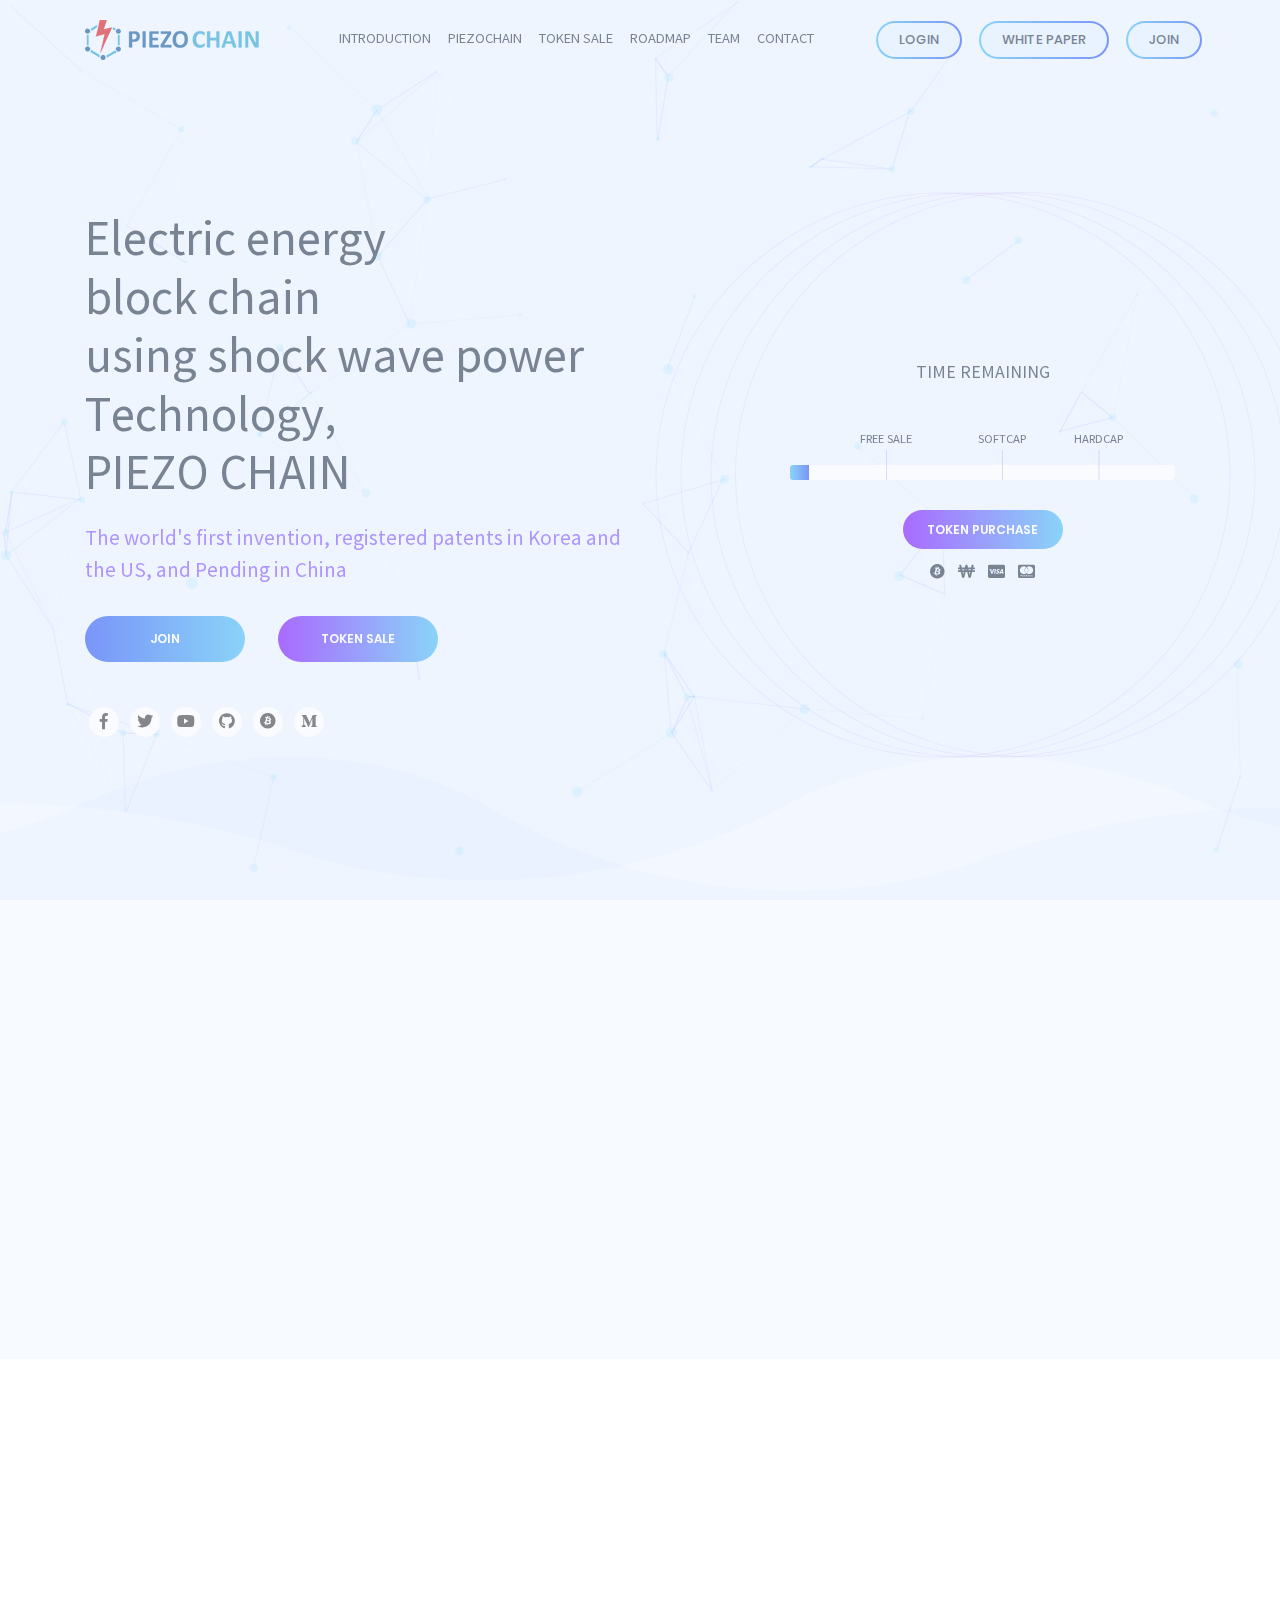
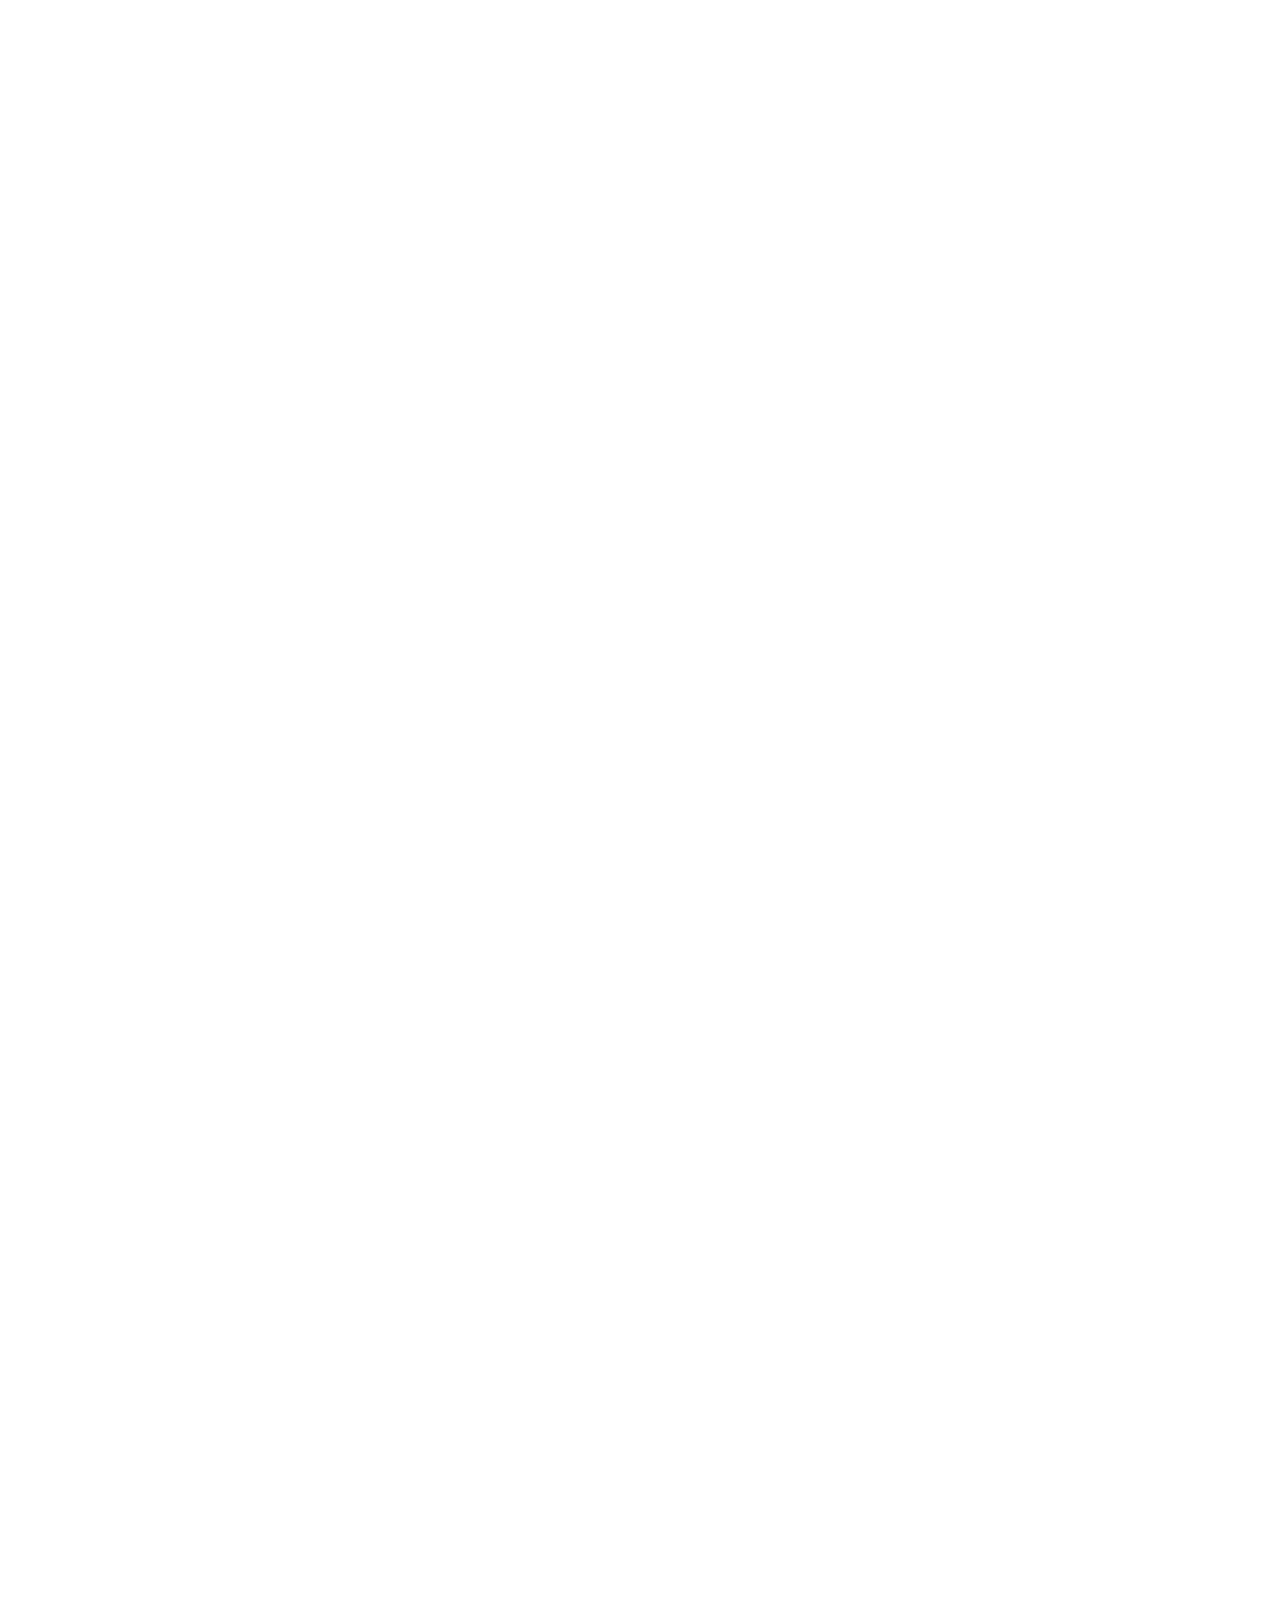
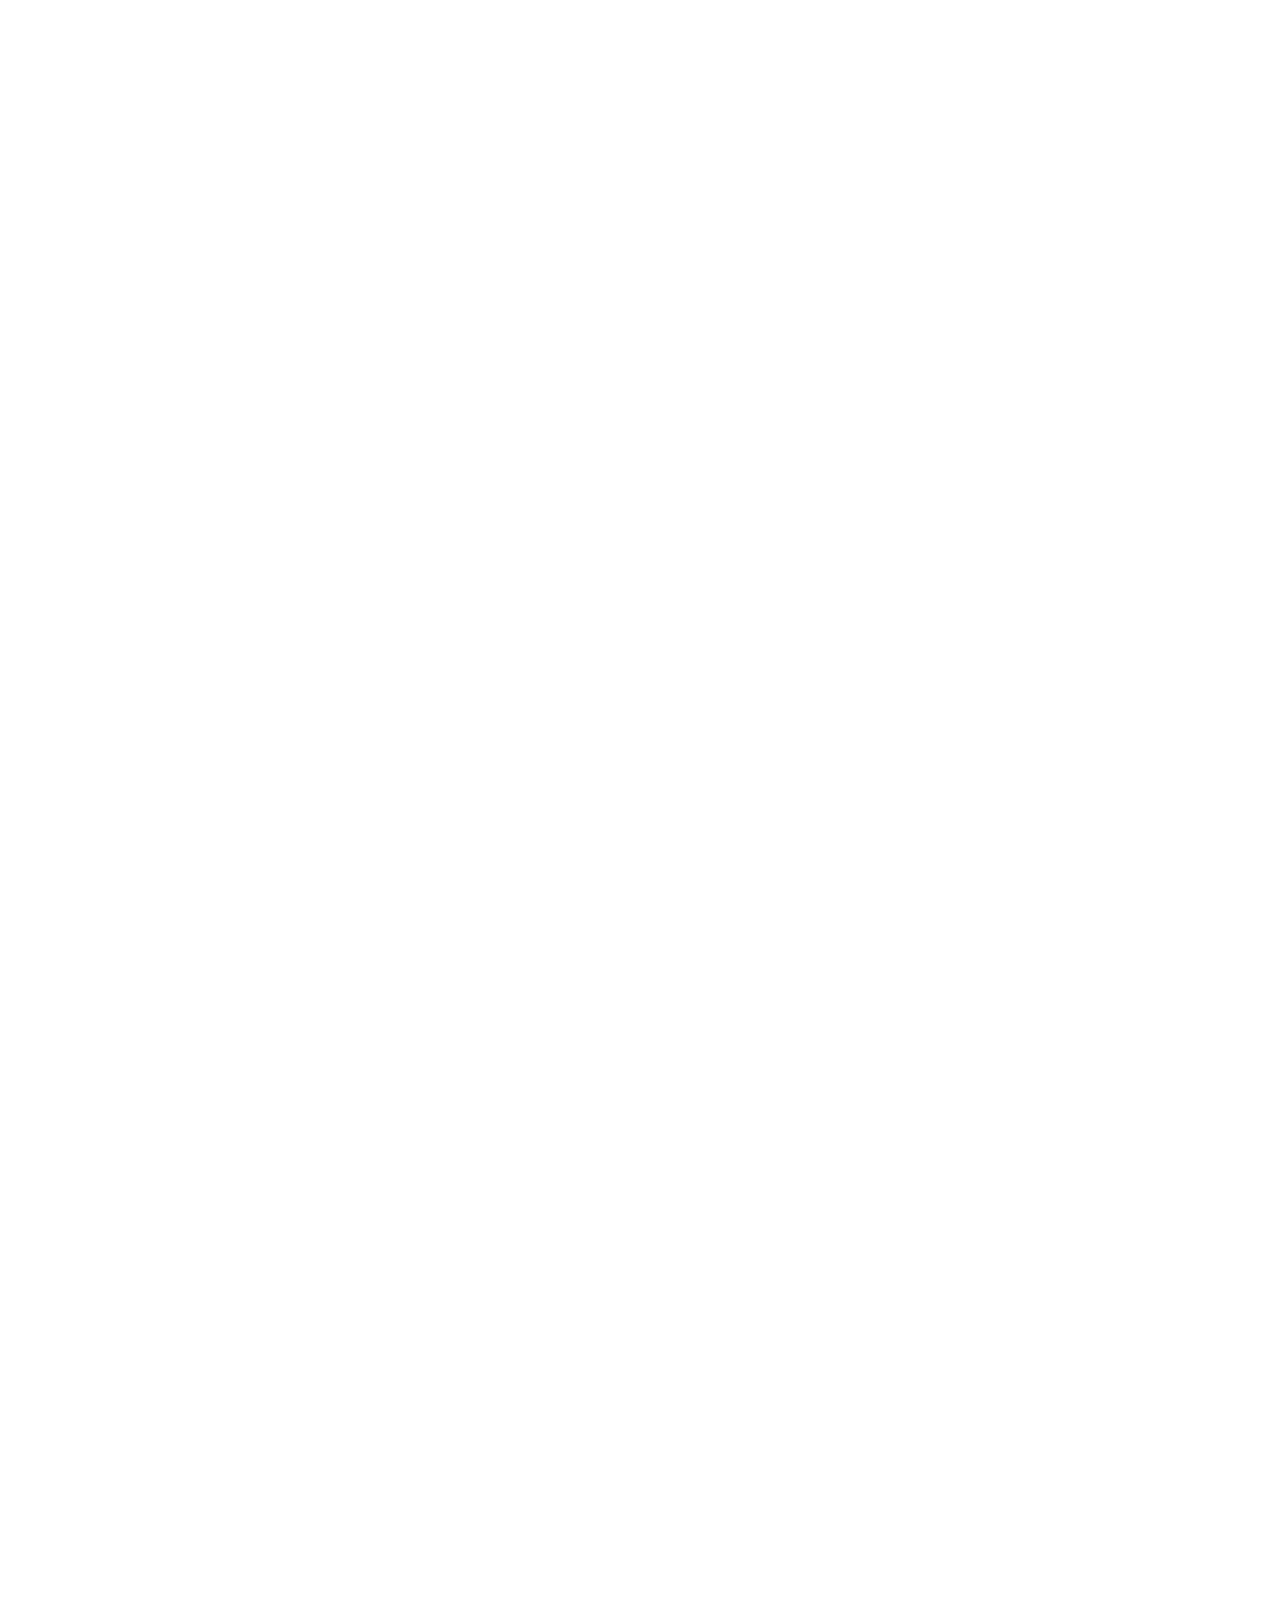
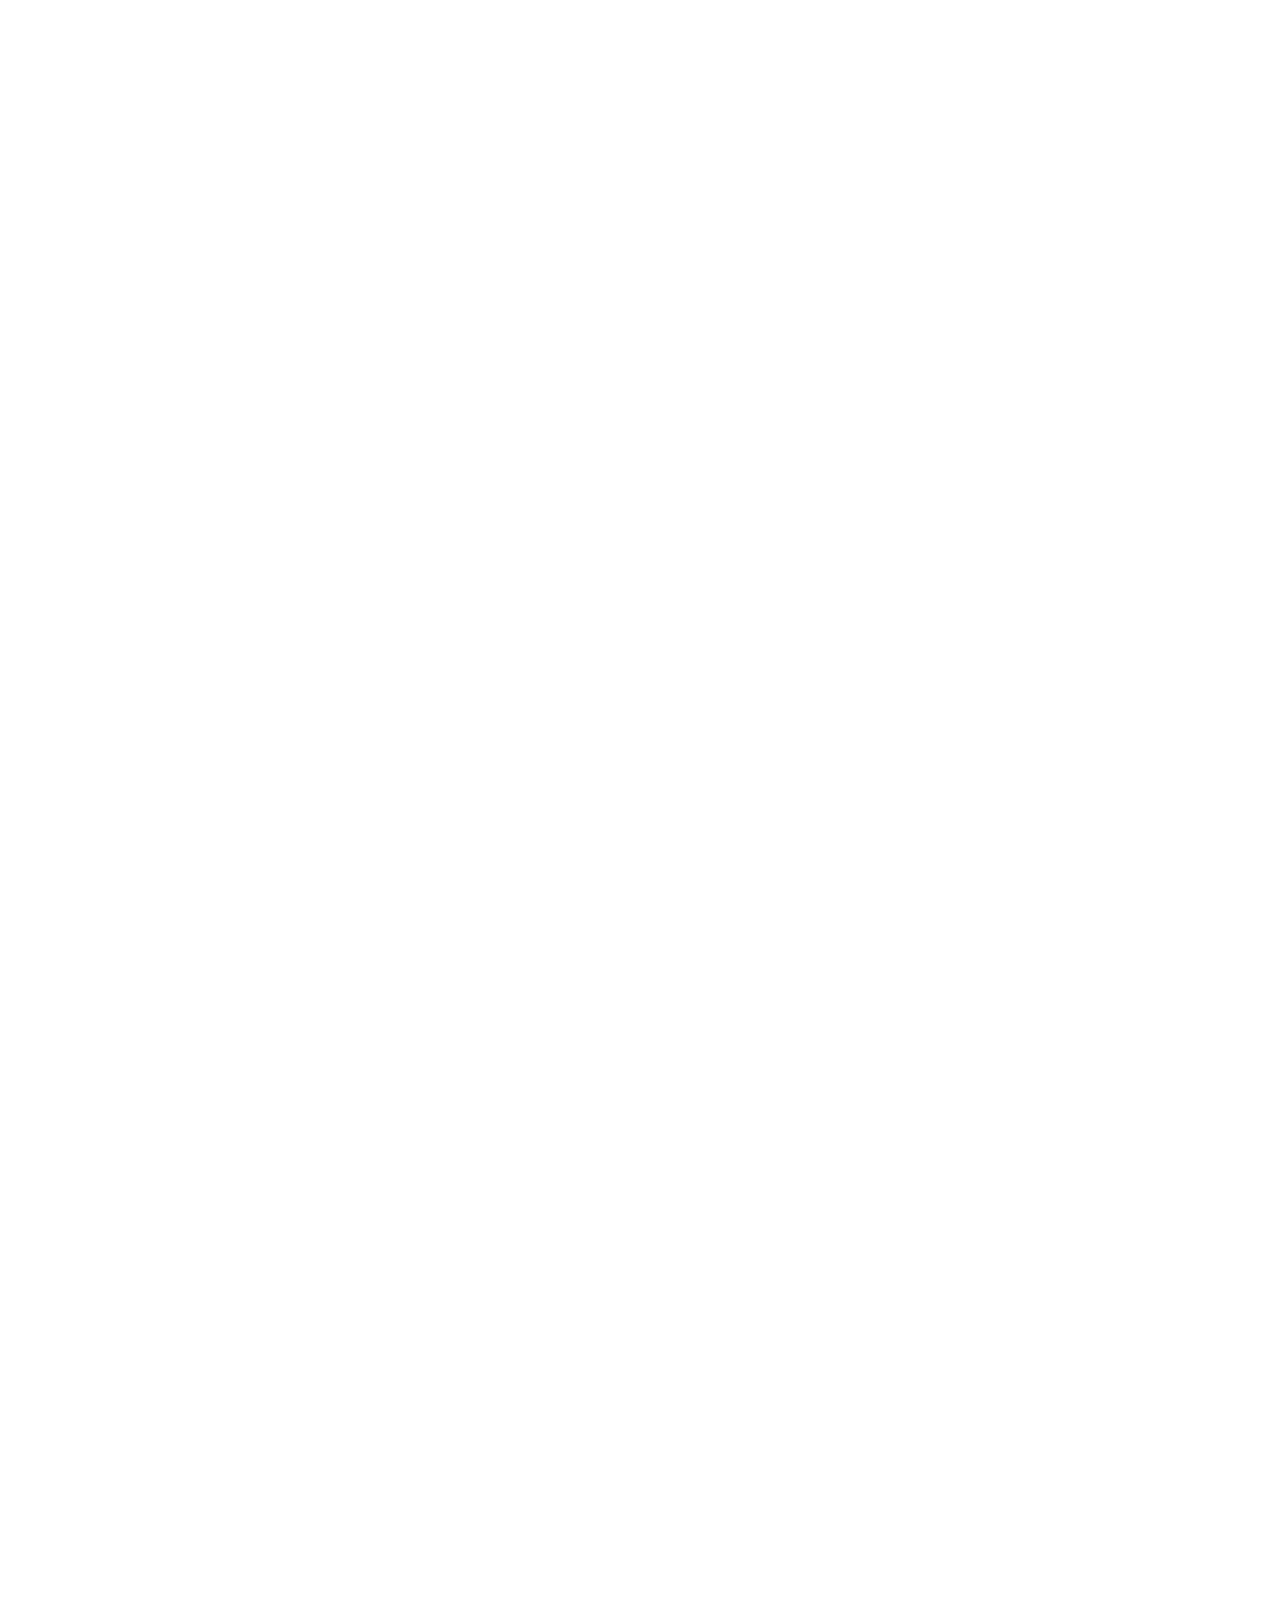
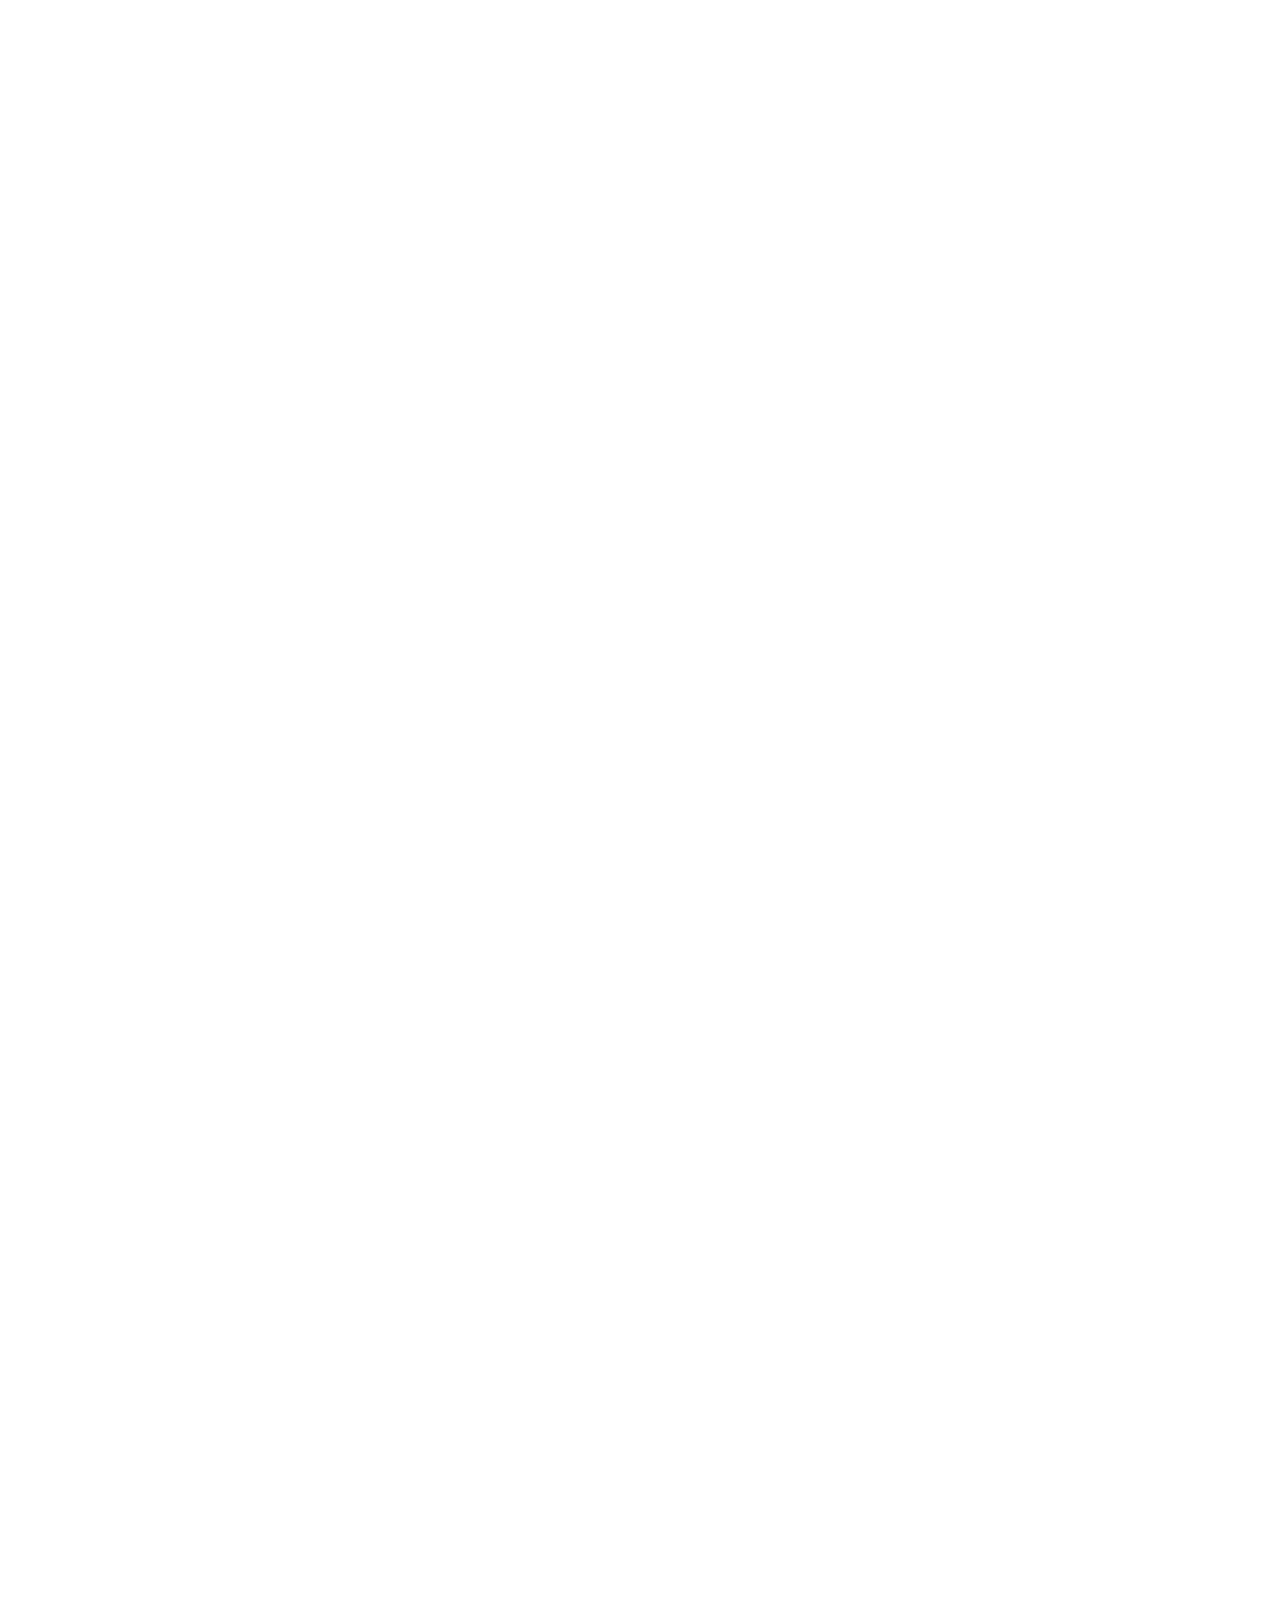
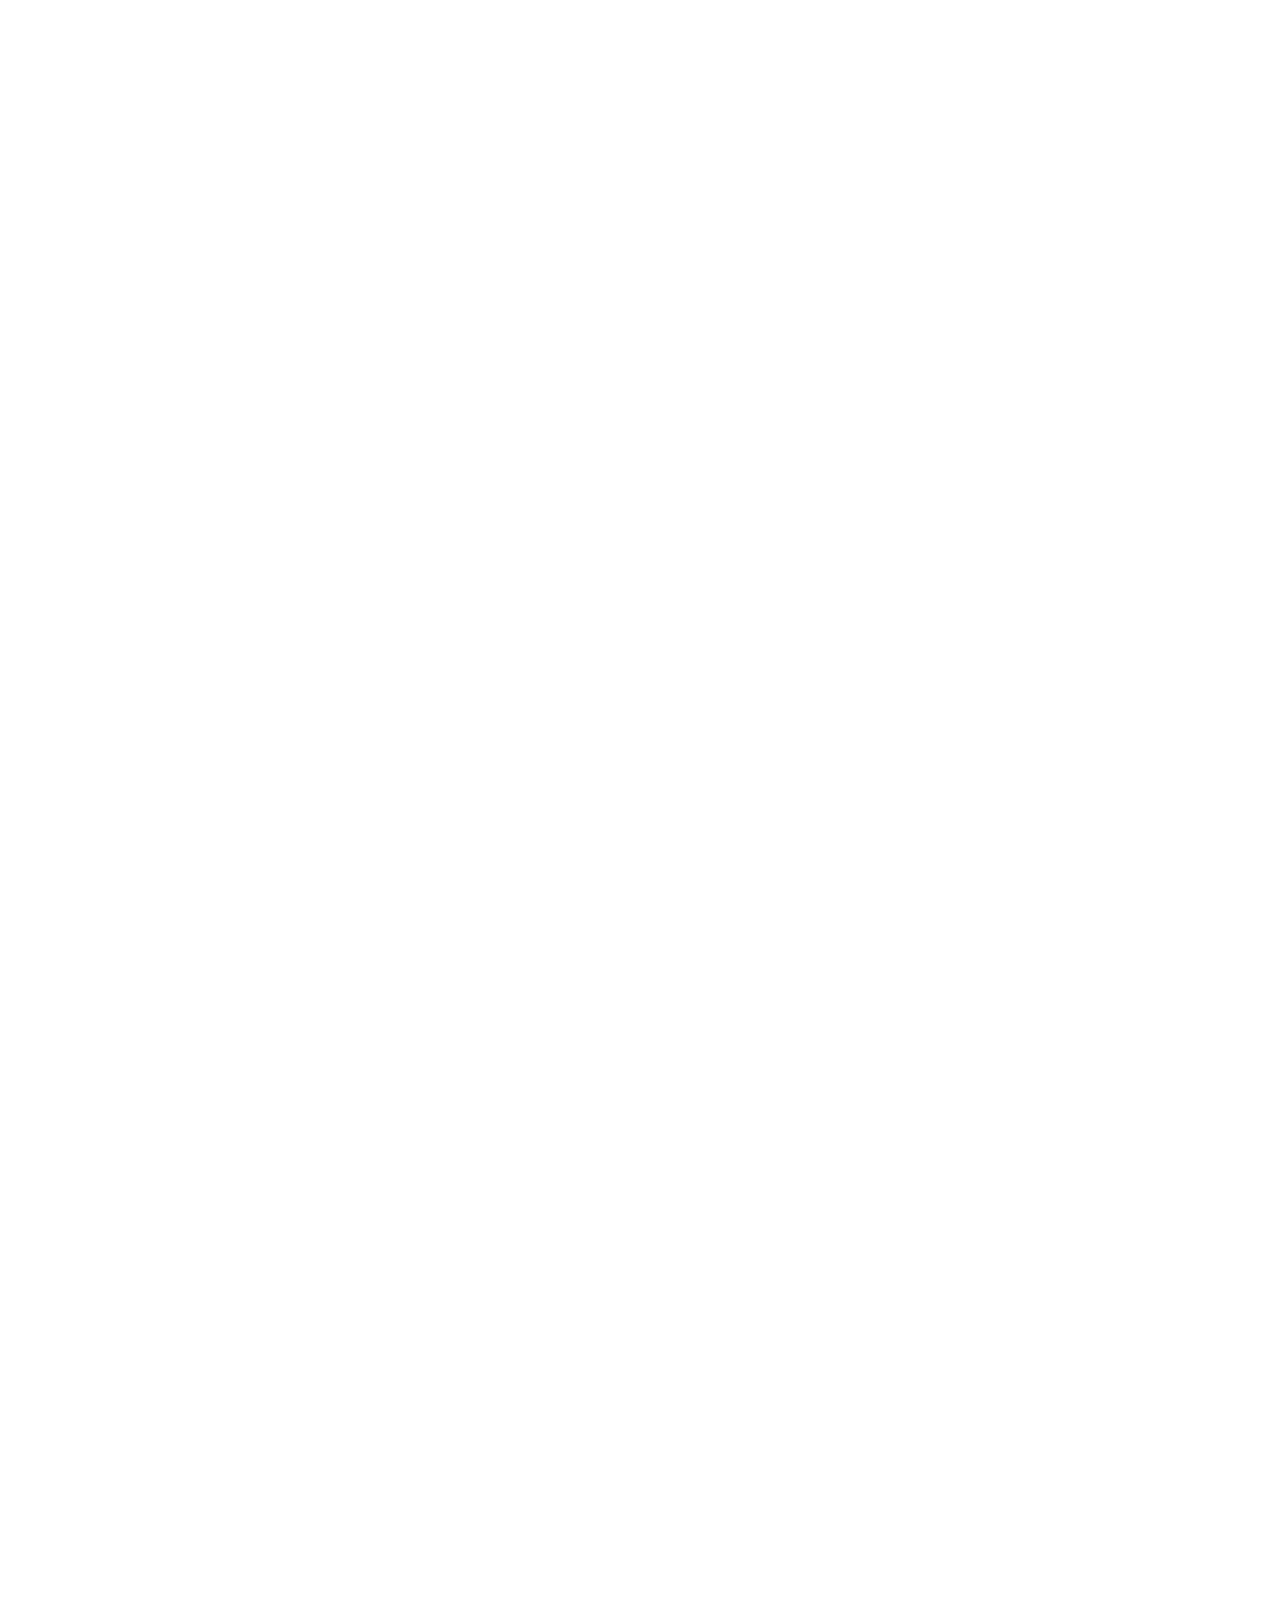
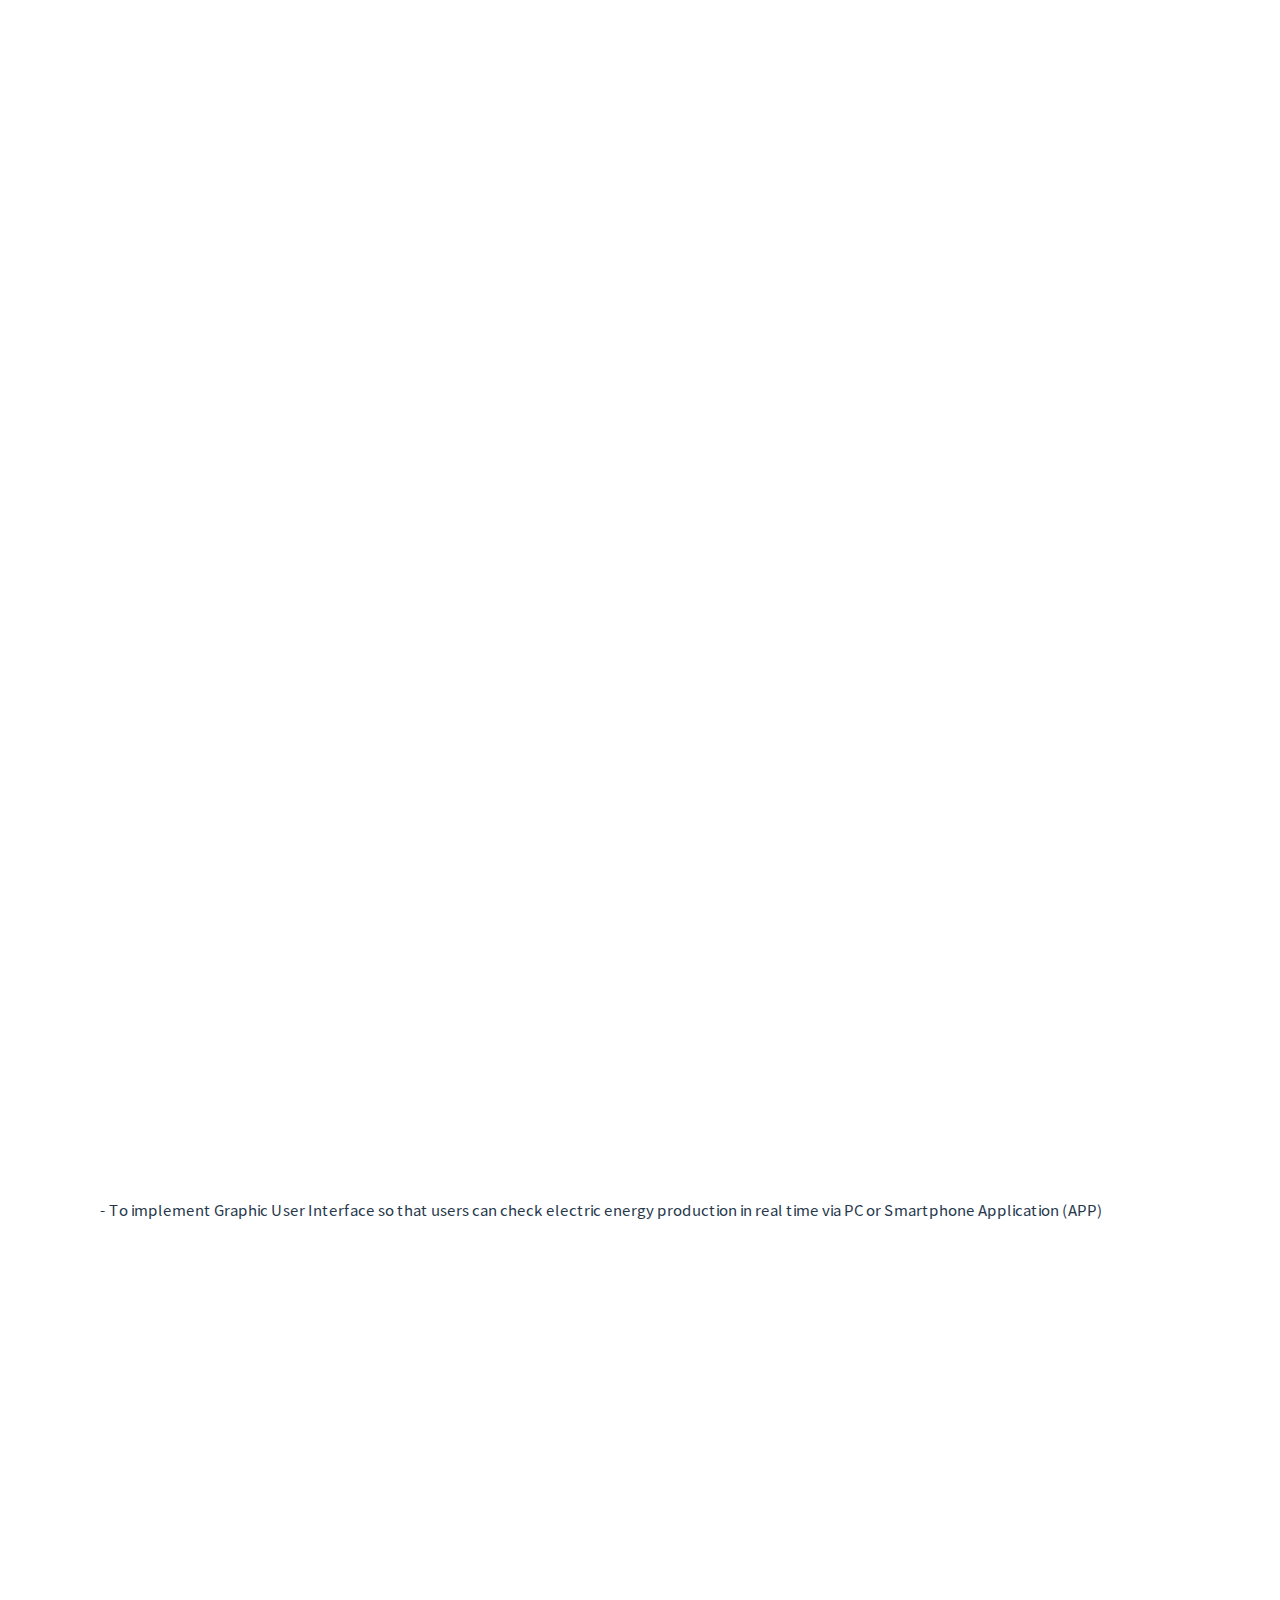
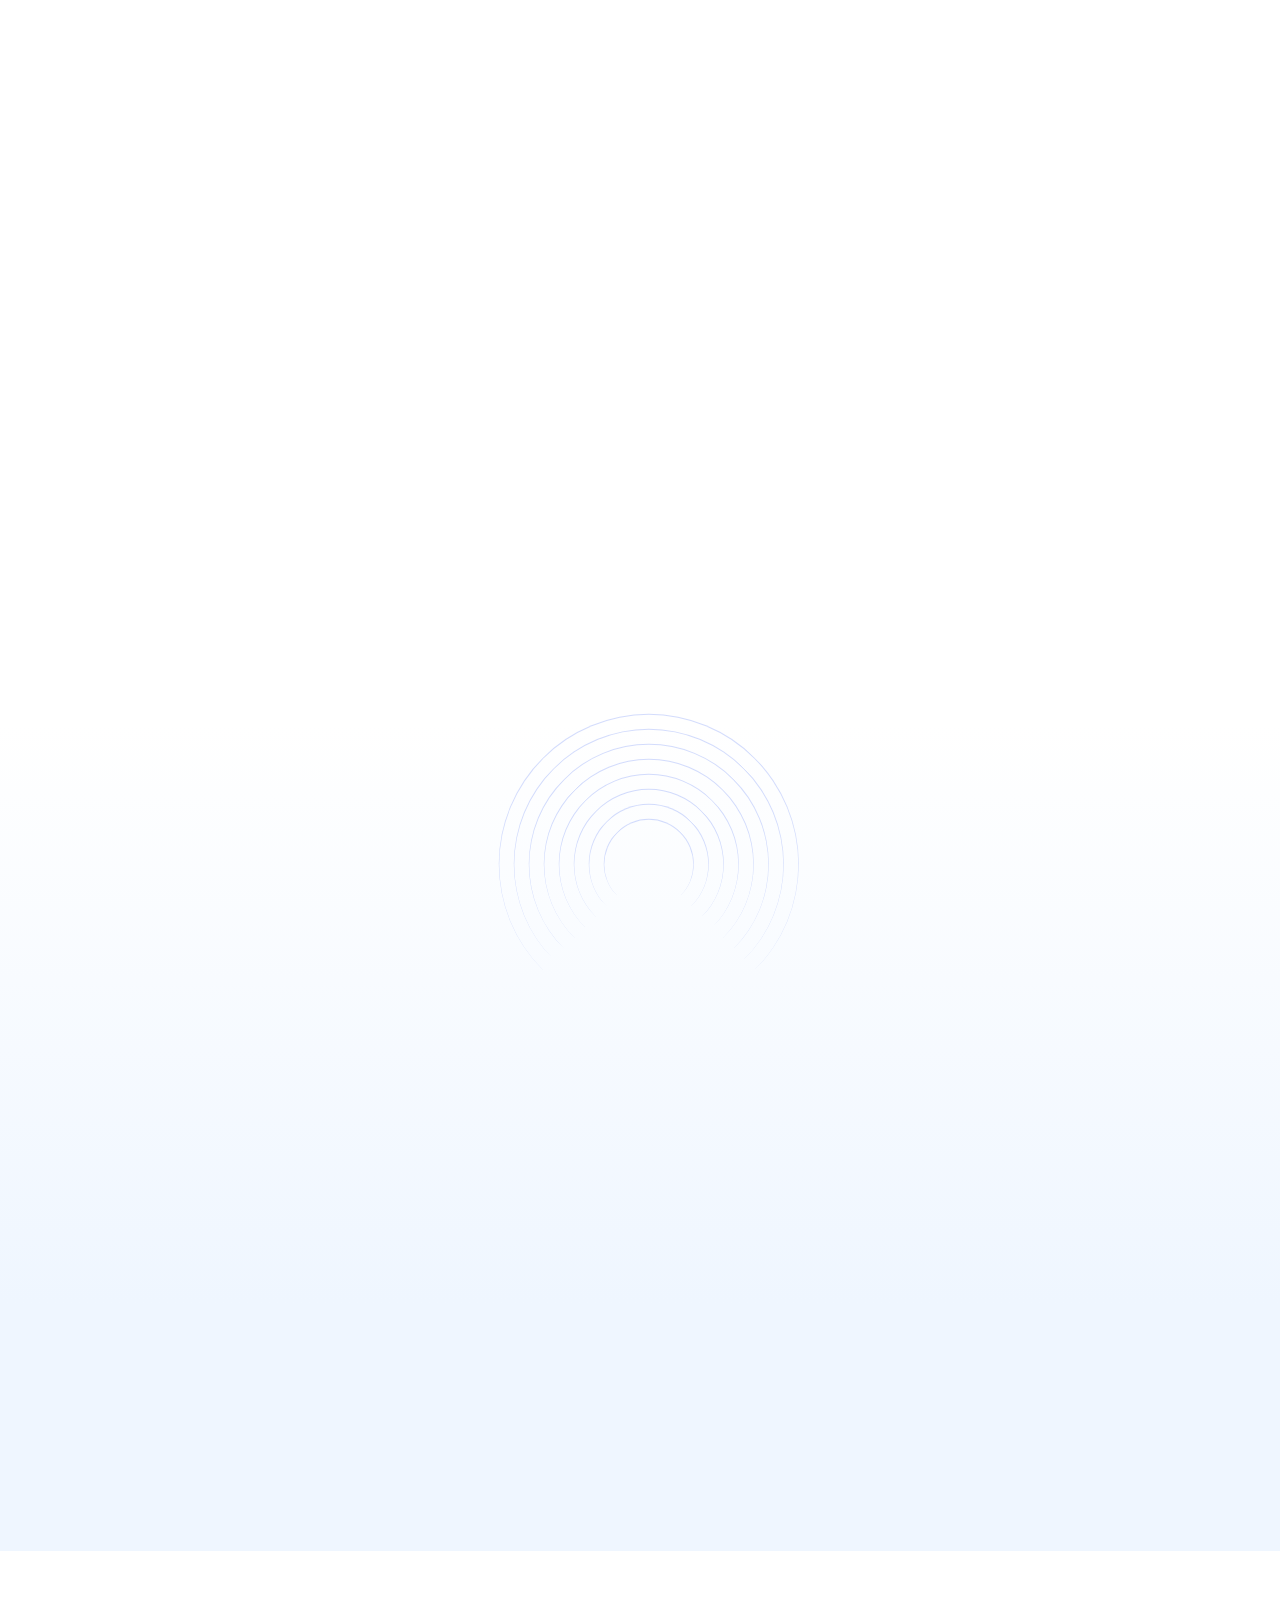
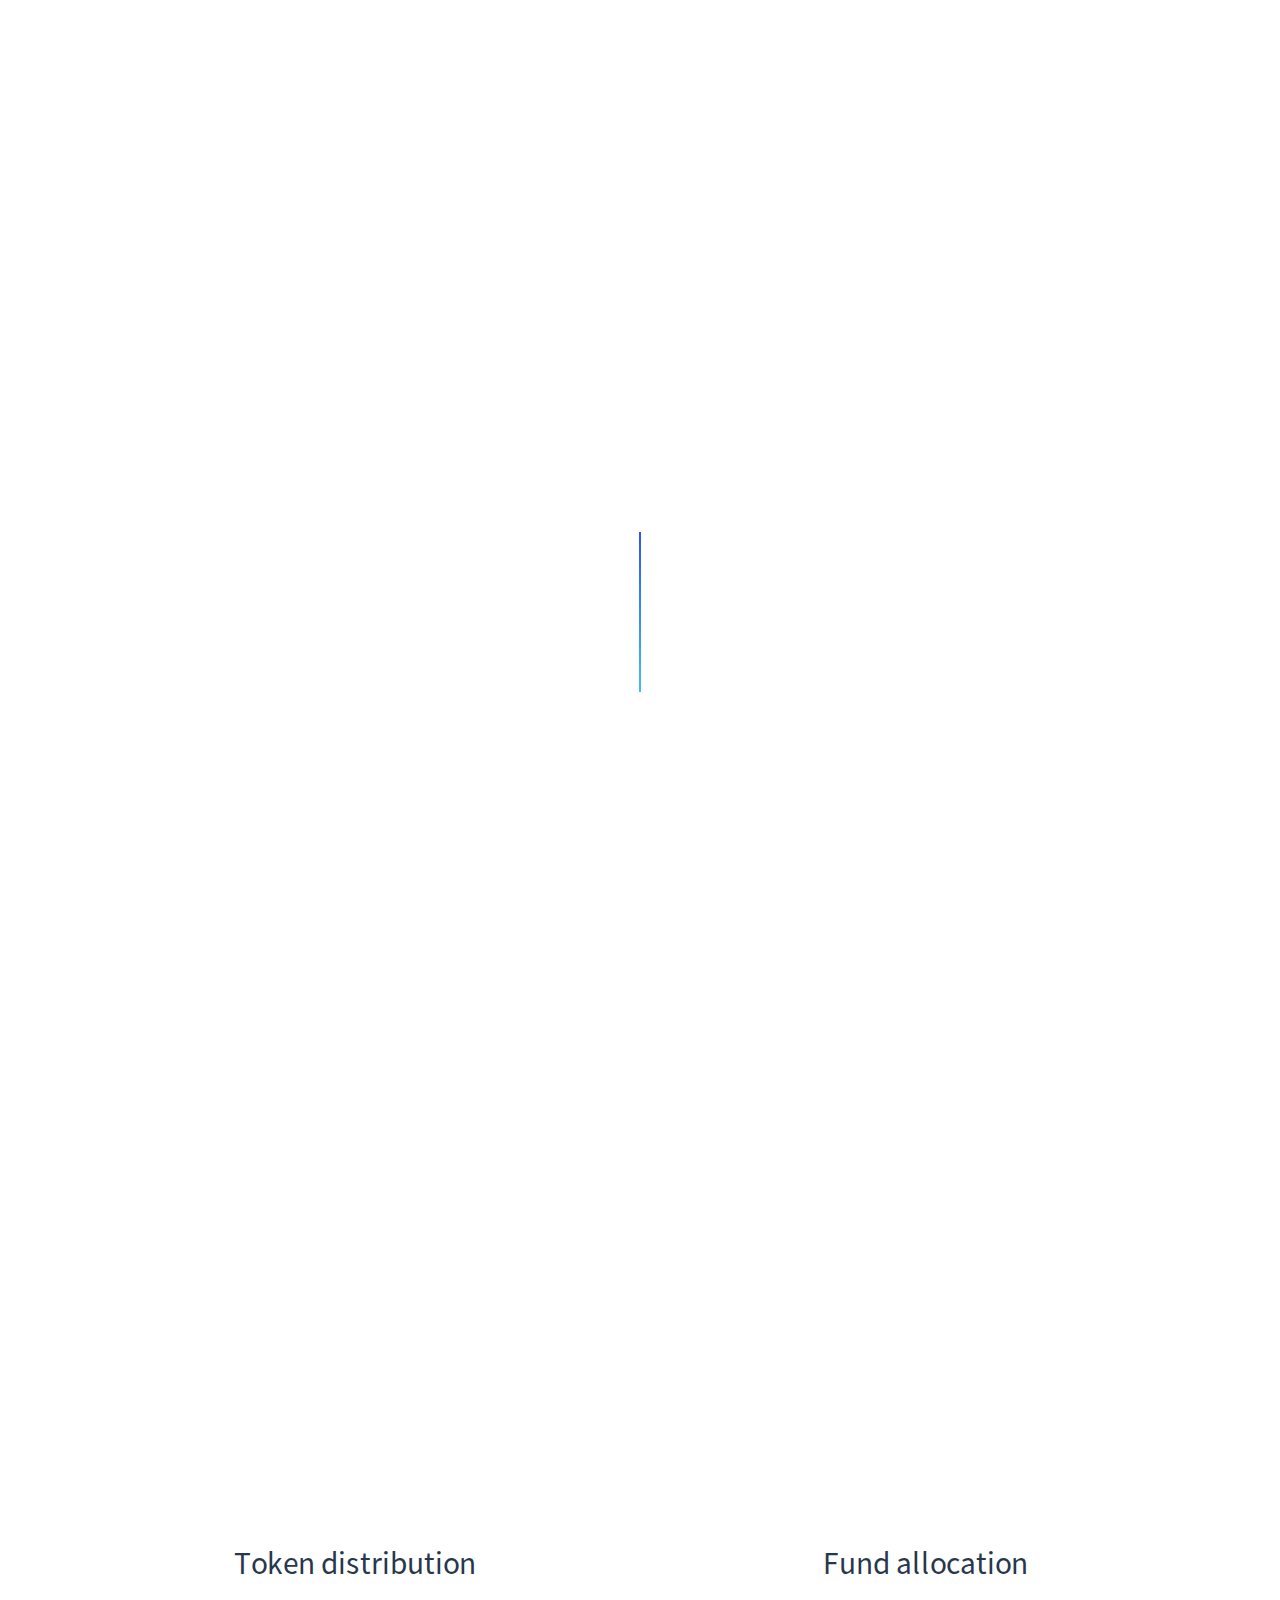
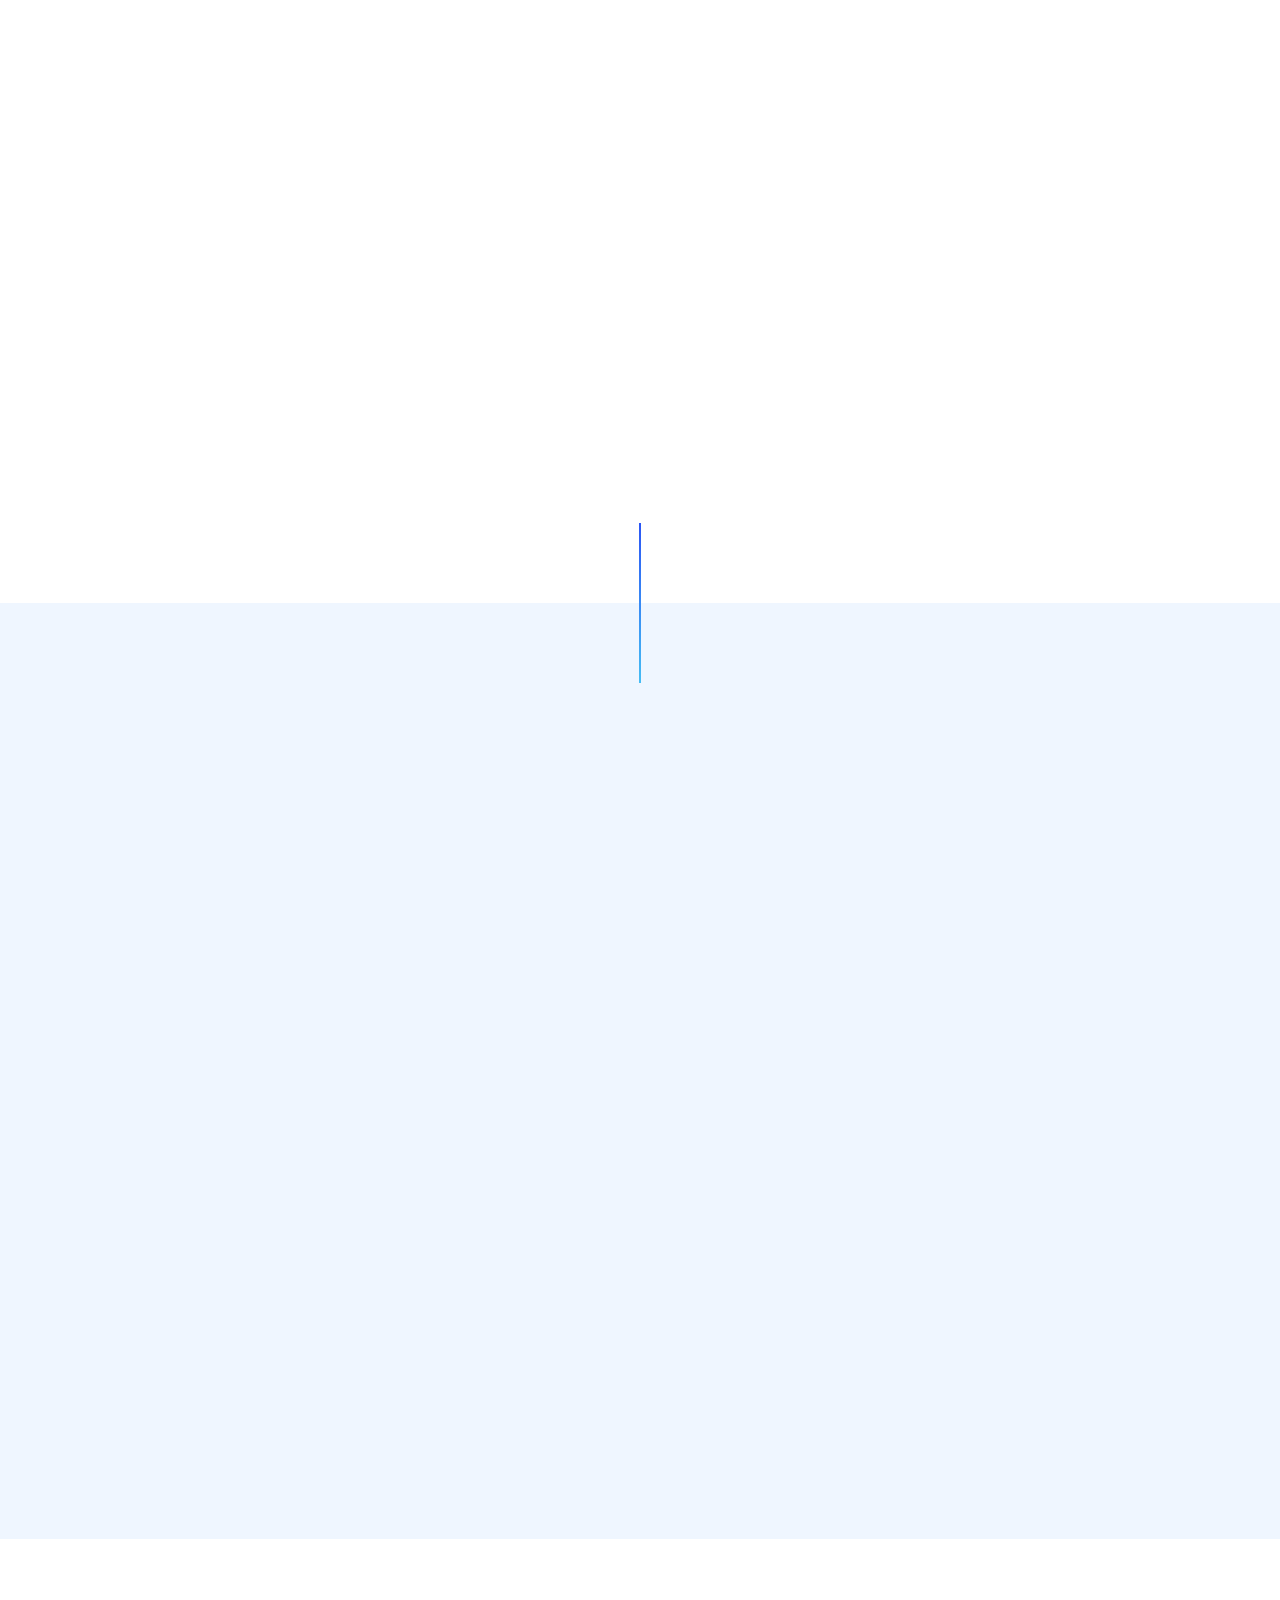
==== commit 507c67cc: "Merge branch 'master' of https://github.com/wizdia/ico_Piezo" ====
--- a/index.html
+++ b/index.html
@@ -4,6 +4,7 @@
 	<meta charset="utf-8">
 	<meta name="author" content="Softnio">
 	<meta name="viewport" content="width=device-width, initial-scale=1, shrink-to-fit=no">
+	<meta name="keywords" content="ICO Crypto is a modern and elegant landing page, created for ICO Agencies and digital crypto currency investment website." />
 	<meta name="description" content="ICO Crypto is a modern and elegant landing page, created for ICO Agencies and digital crypto currency investment website.">
 	<!-- Fav Icon  -->
 	<link rel="shortcut icon" href="images/favicon.png">
@@ -14,11 +15,6 @@
 	<!-- Custom styles for this template -->
 	<link rel="stylesheet" href="assets/css/style.css?ver=132">
 	<link rel="stylesheet" href="assets/css/theme.css?ver=132">
-	<script type="text/javascript">
-  $(window).resize(function(){resizeYoutube();});
-  $(function(){resizeYoutube();});
-  function resizeYoutube(){ $("iframe").each(function(){ if( /^https?:\/\/www.youtube.com\/embed\//g.test($(this).attr("src")) ){ $(this).css("width","100%"); $(this).css("height",Math.ceil( parseInt($(this).css("width")) * 360 / 480 ) + "px");} }); }
-</script>	
 </head>
 
 <body class="theme-light is-smooth-effect" data-spy="scroll" data-target="#mainnav" data-offset="80">
@@ -2381,6 +2377,22 @@
 	<!-- JavaScript (include all script here) -->
 	<script src="assets/js/jquery.bundle.js?ver=132"></script>
 	<script src="assets/js/script.js?ver=132"></script>
-
+	<script type="text/javascript">
+        $(window).resize(function () {
+            resizeYoutube();
+        });
+        $(function () {
+            resizeYoutube();
+        });
+
+        function resizeYoutube() {
+            $("iframe").each(function () {
+                if (/^https?:\/\/www.youtube.com\/embed\//g.test($(this).attr("src"))) {
+                    $(this).css("width", "100%");
+                    $(this).css("height", Math.ceil(parseInt($(this).css("width")) * 360 / 480) + "px");
+                }
+            });
+        }
+	</script>
 </body>
 </html>
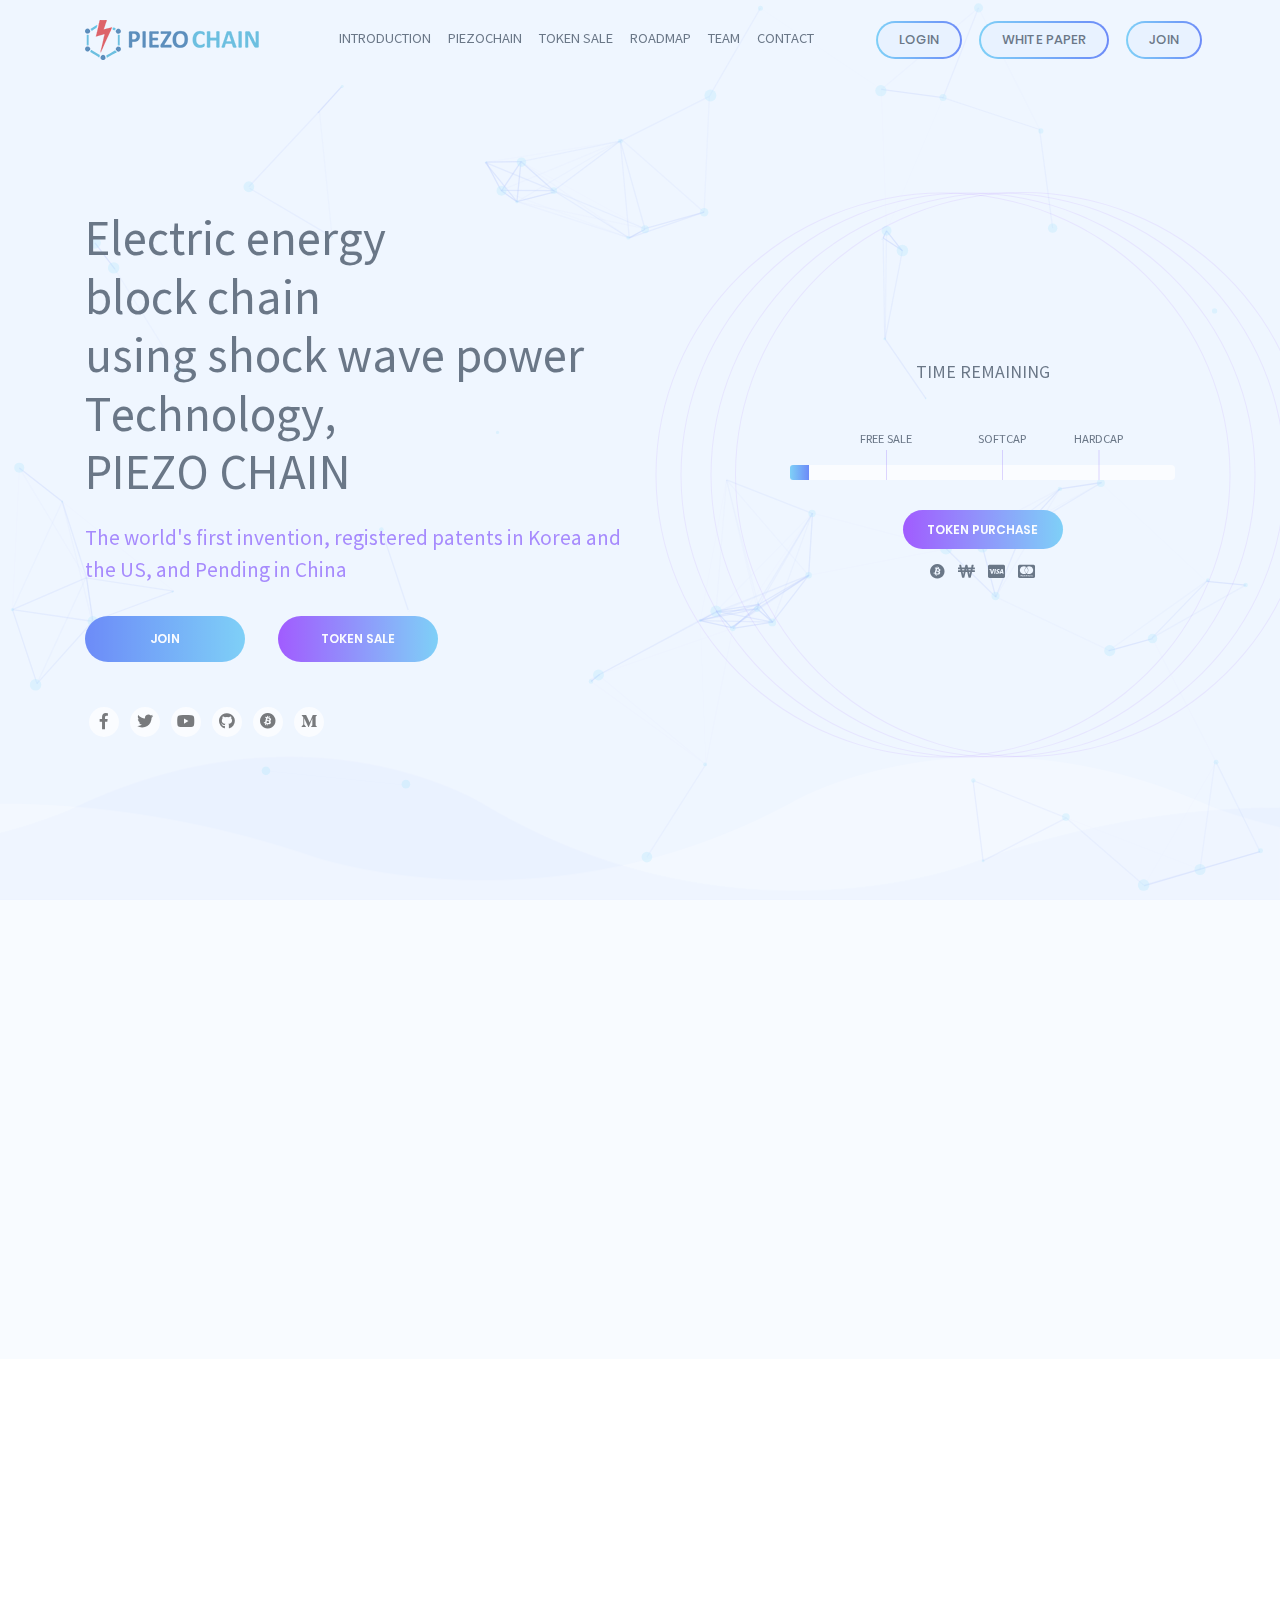
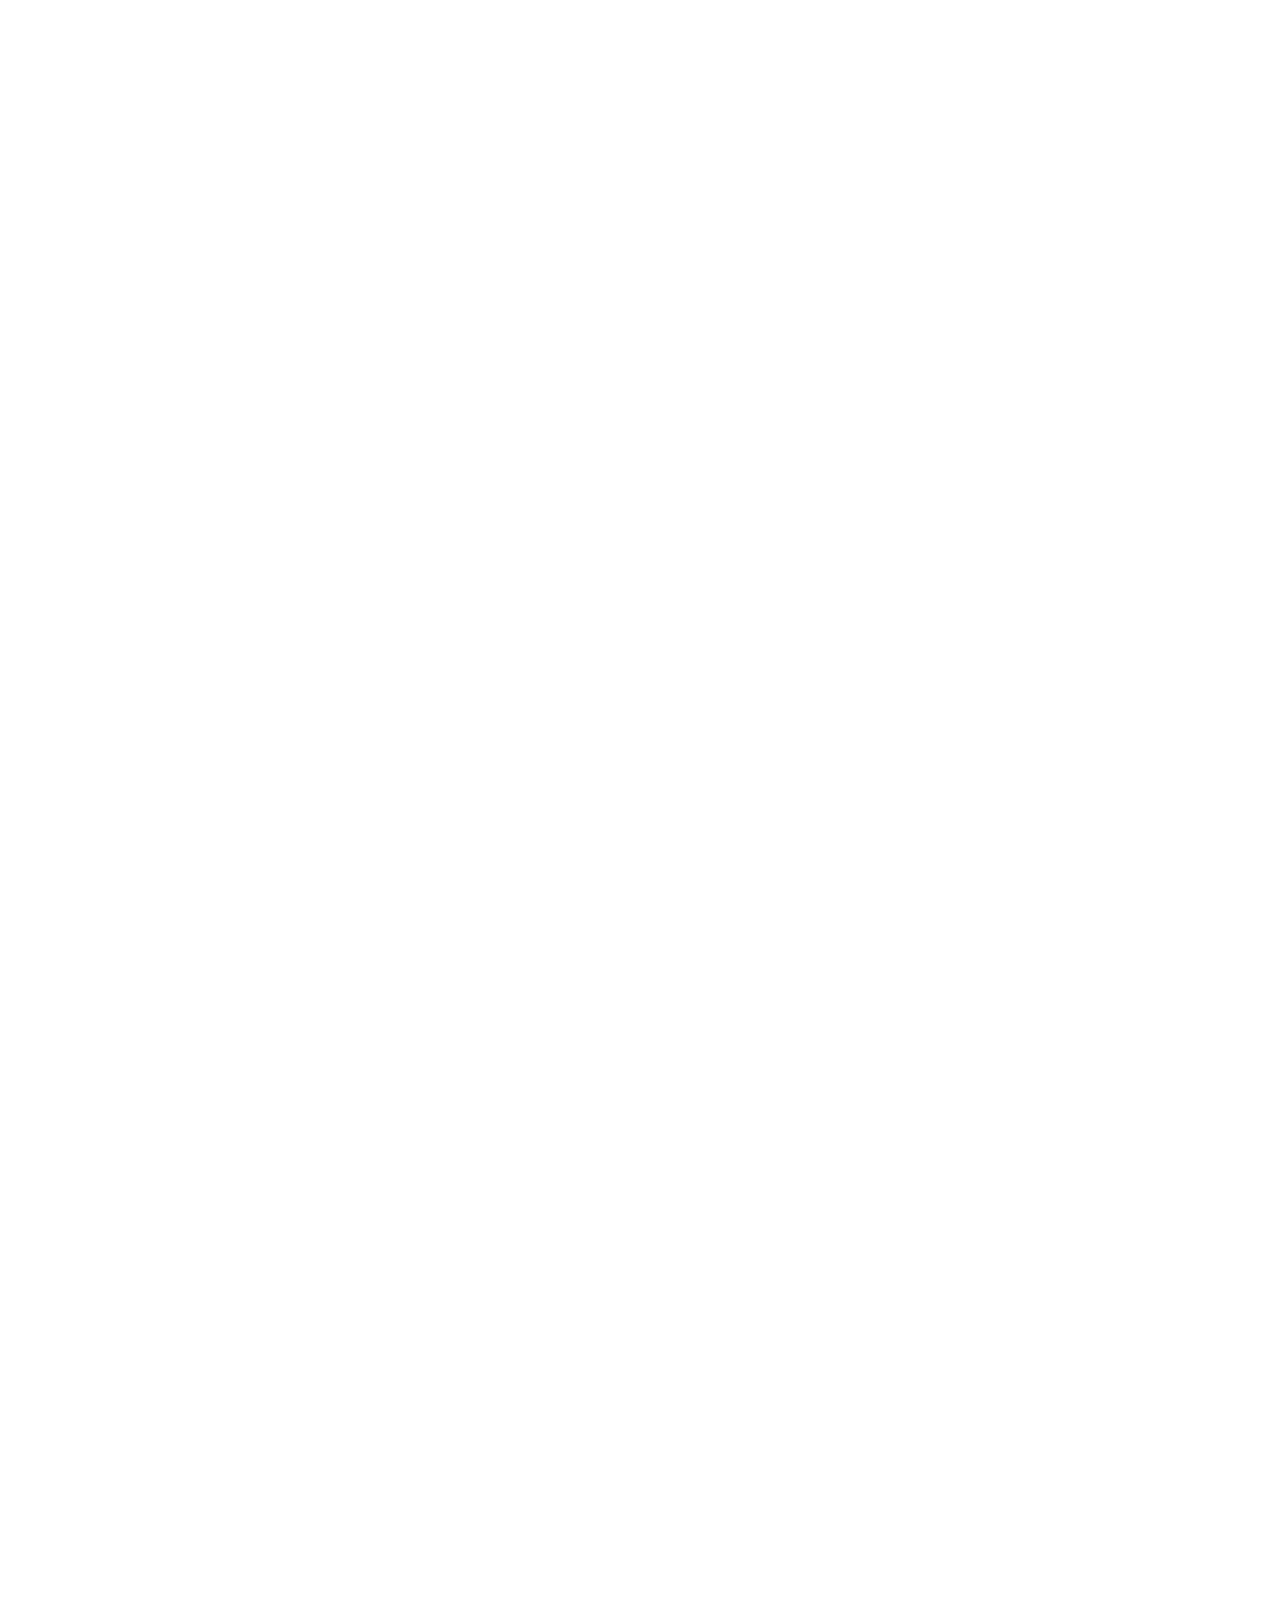
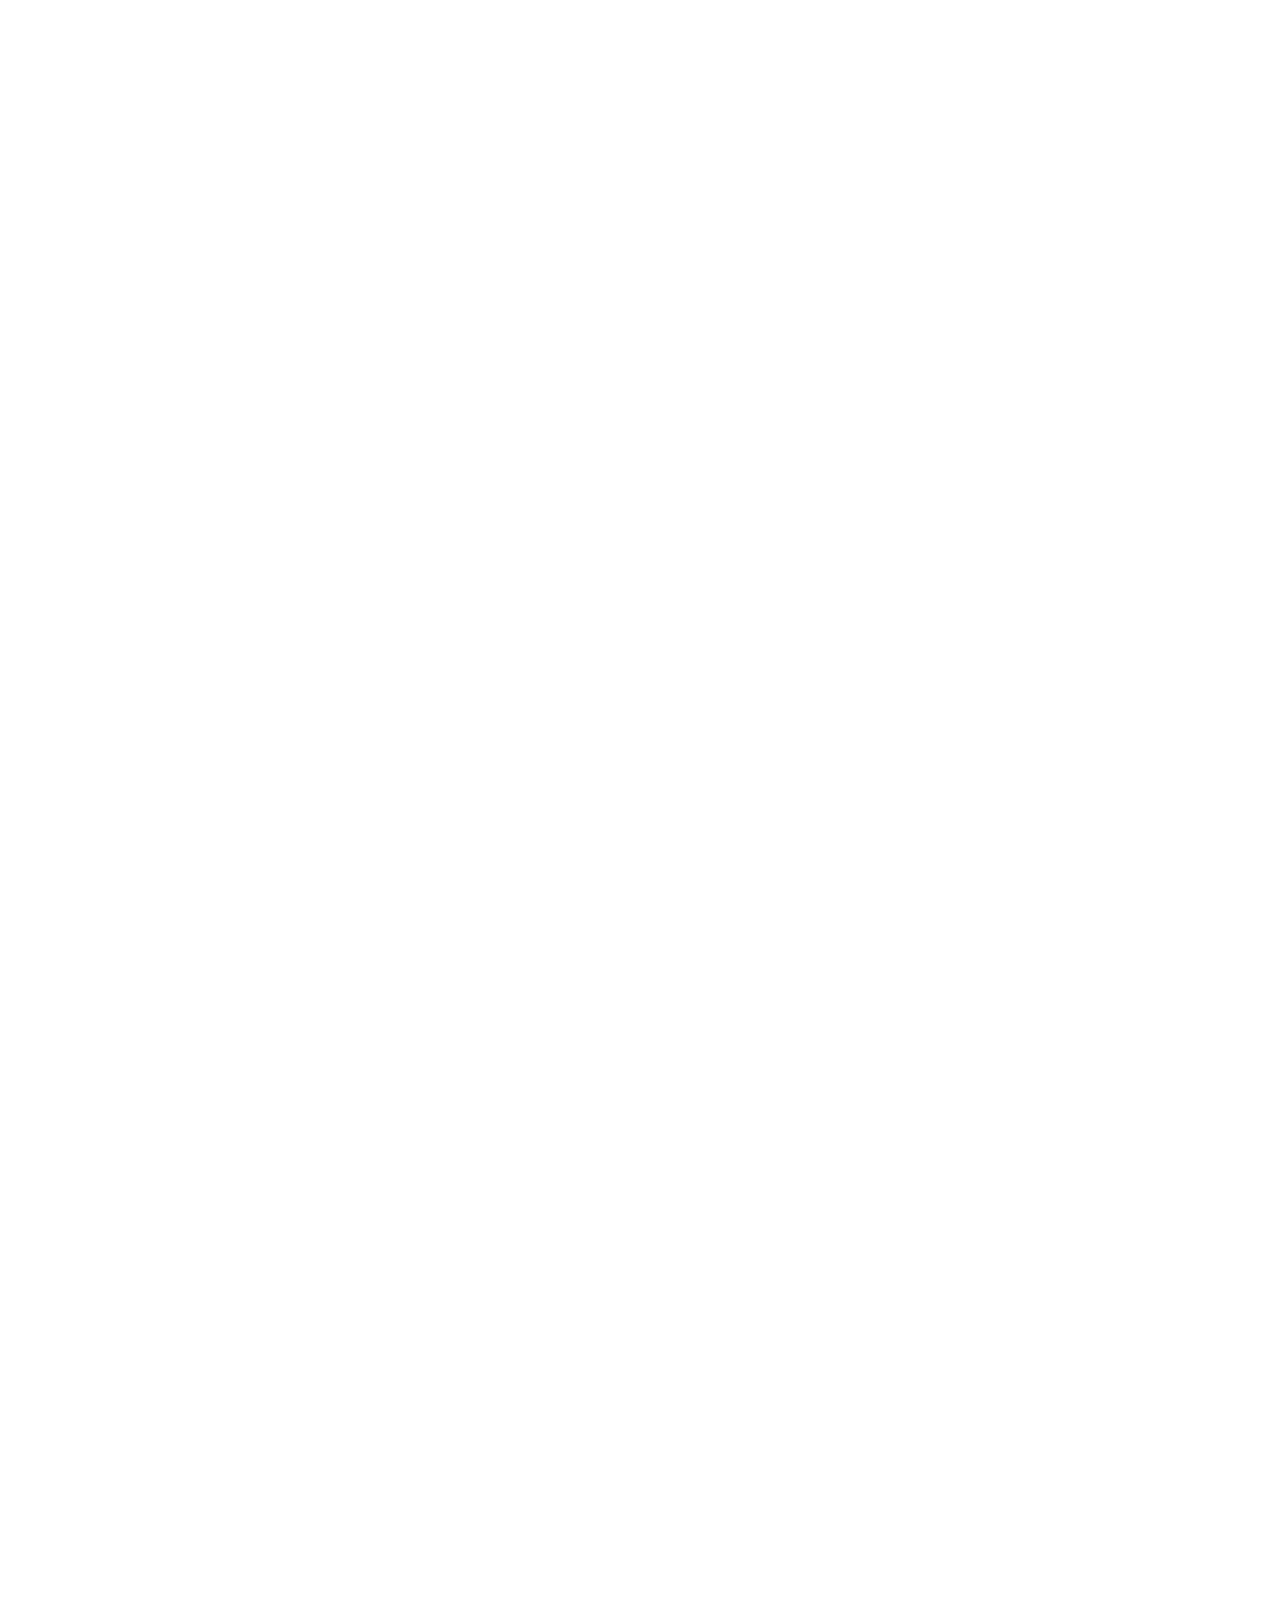
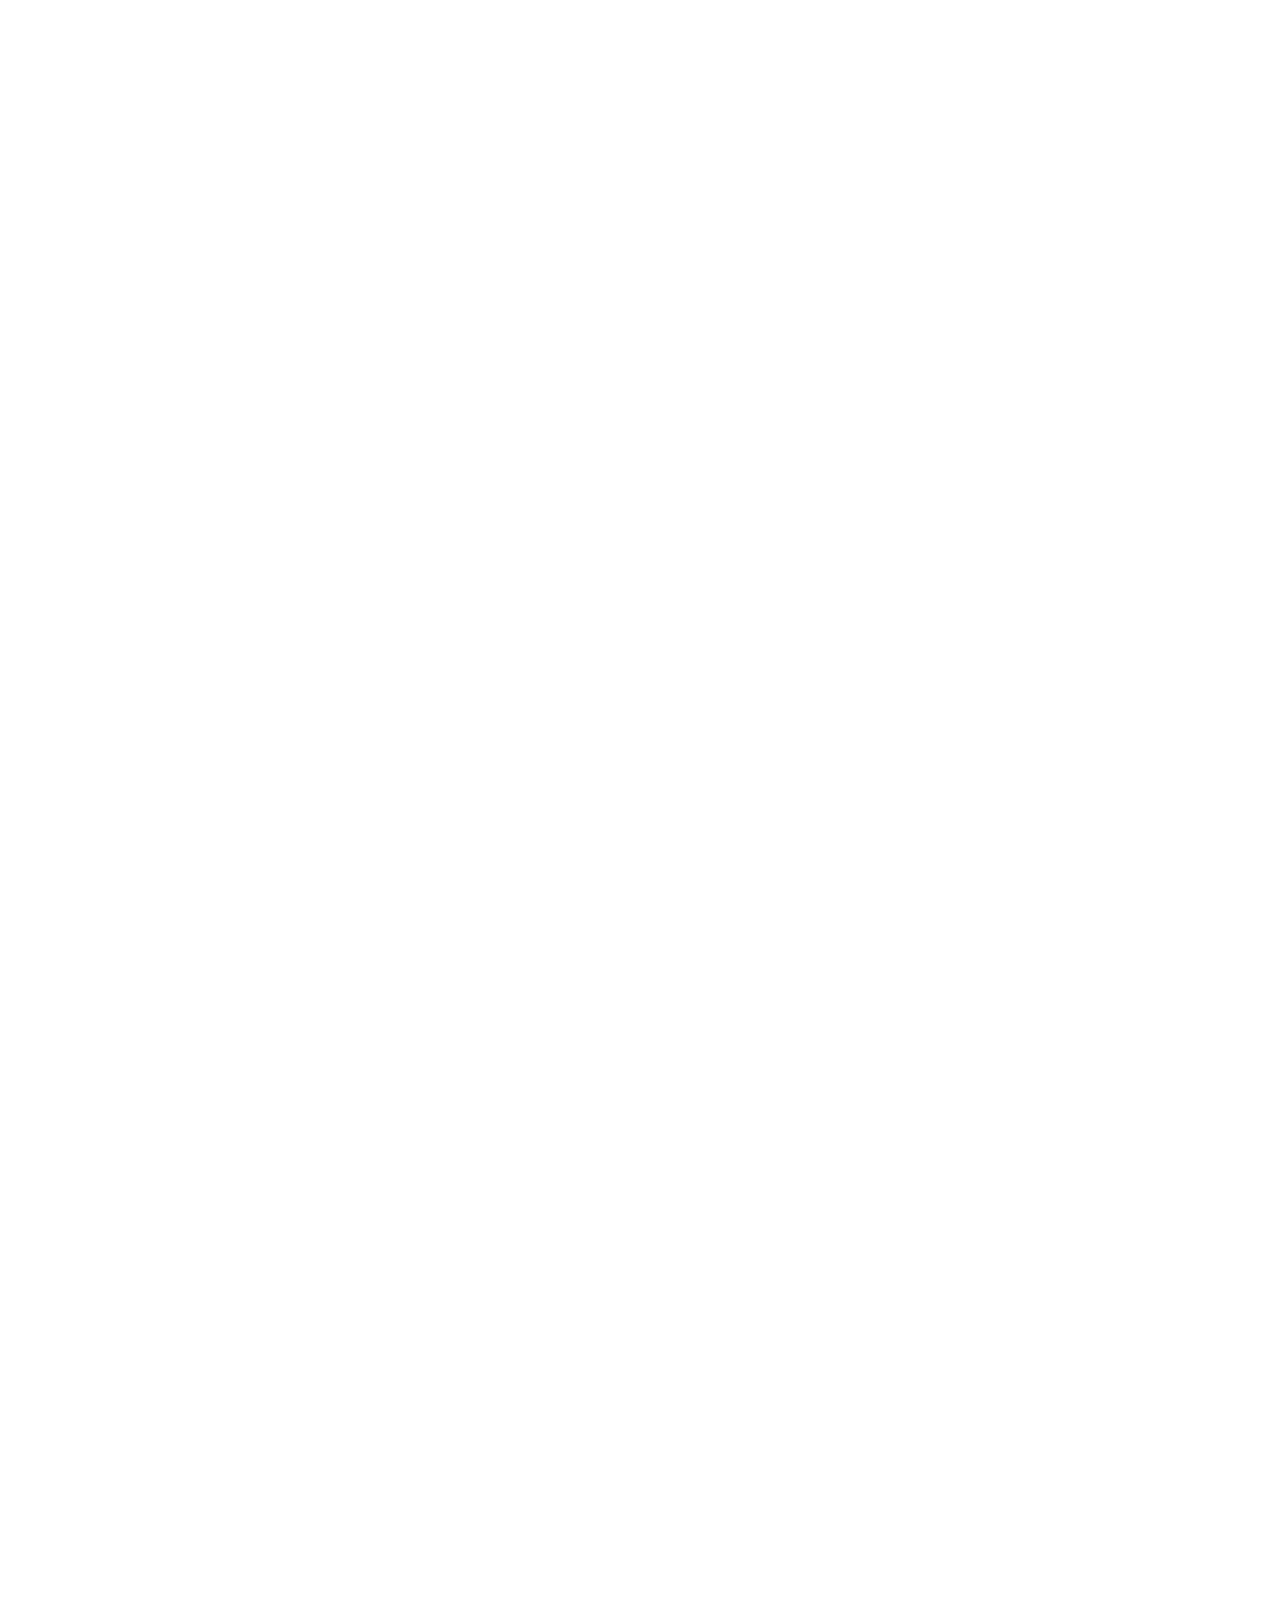
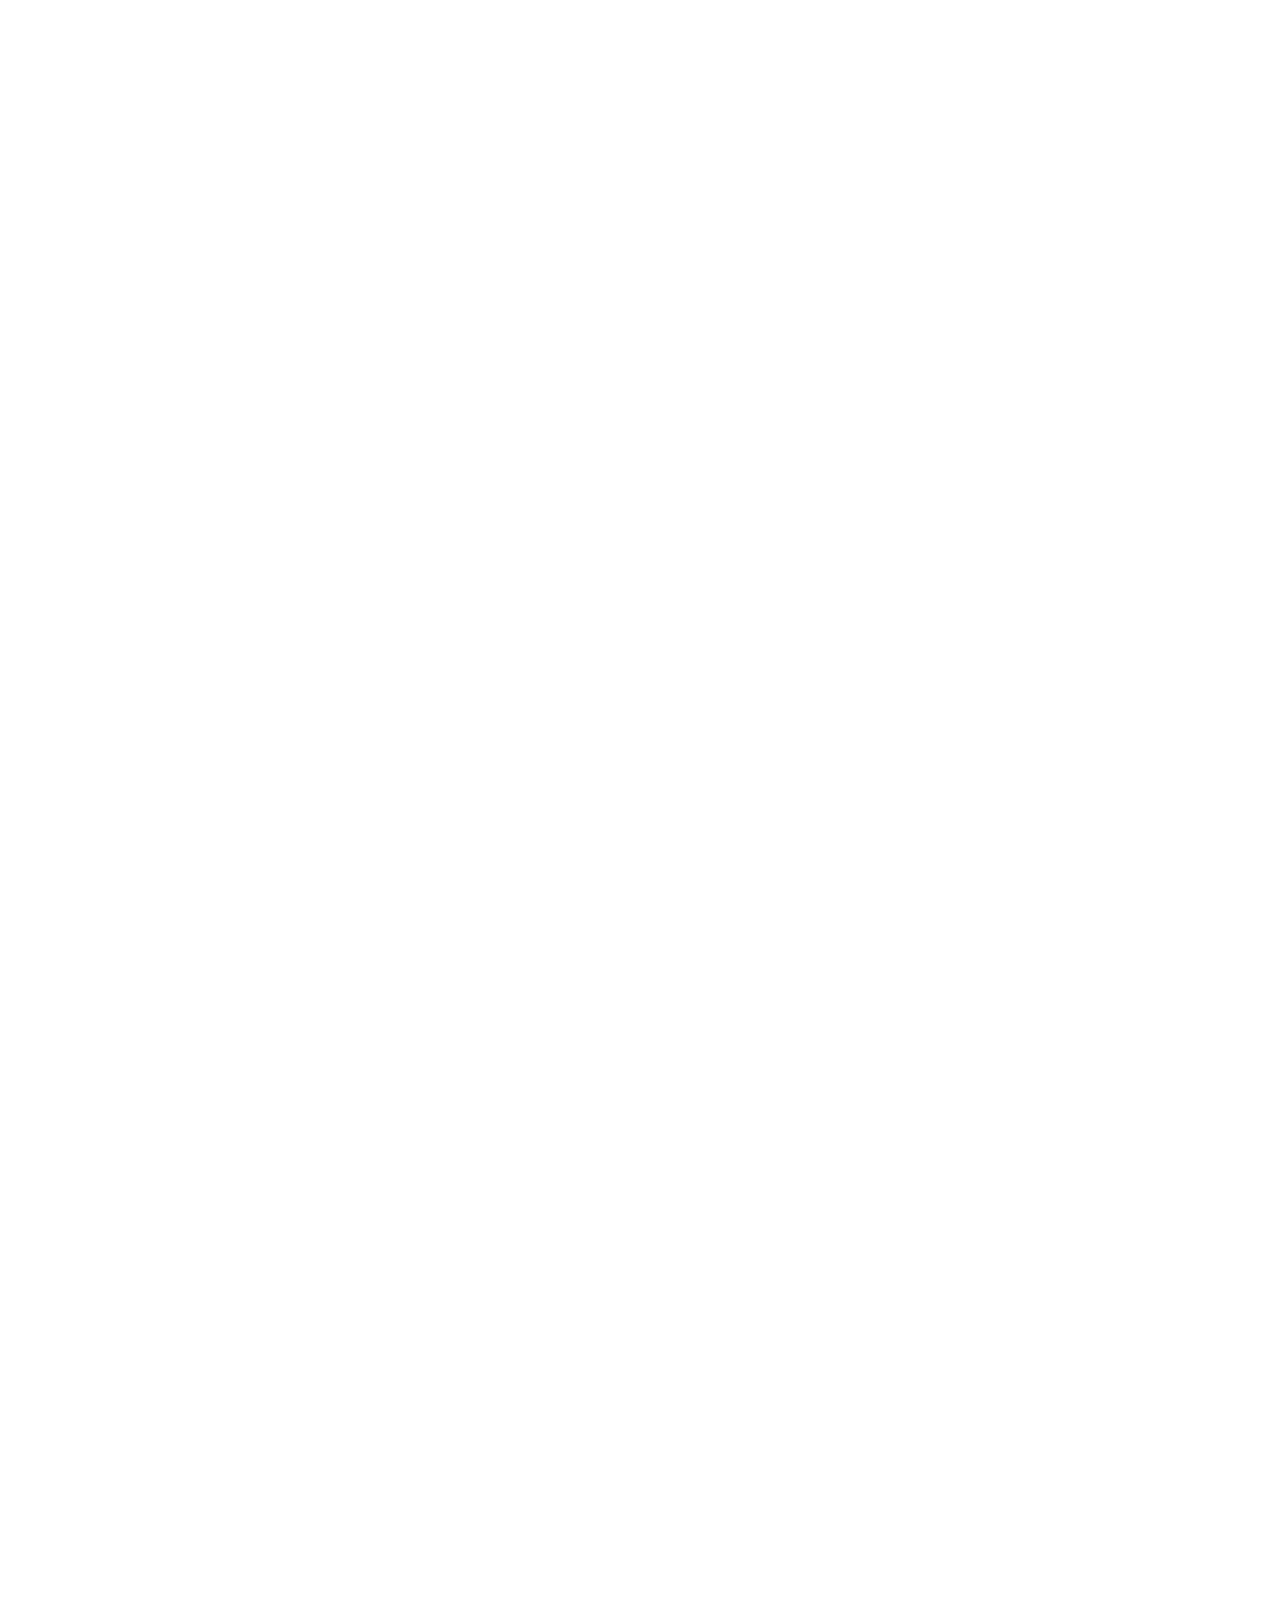
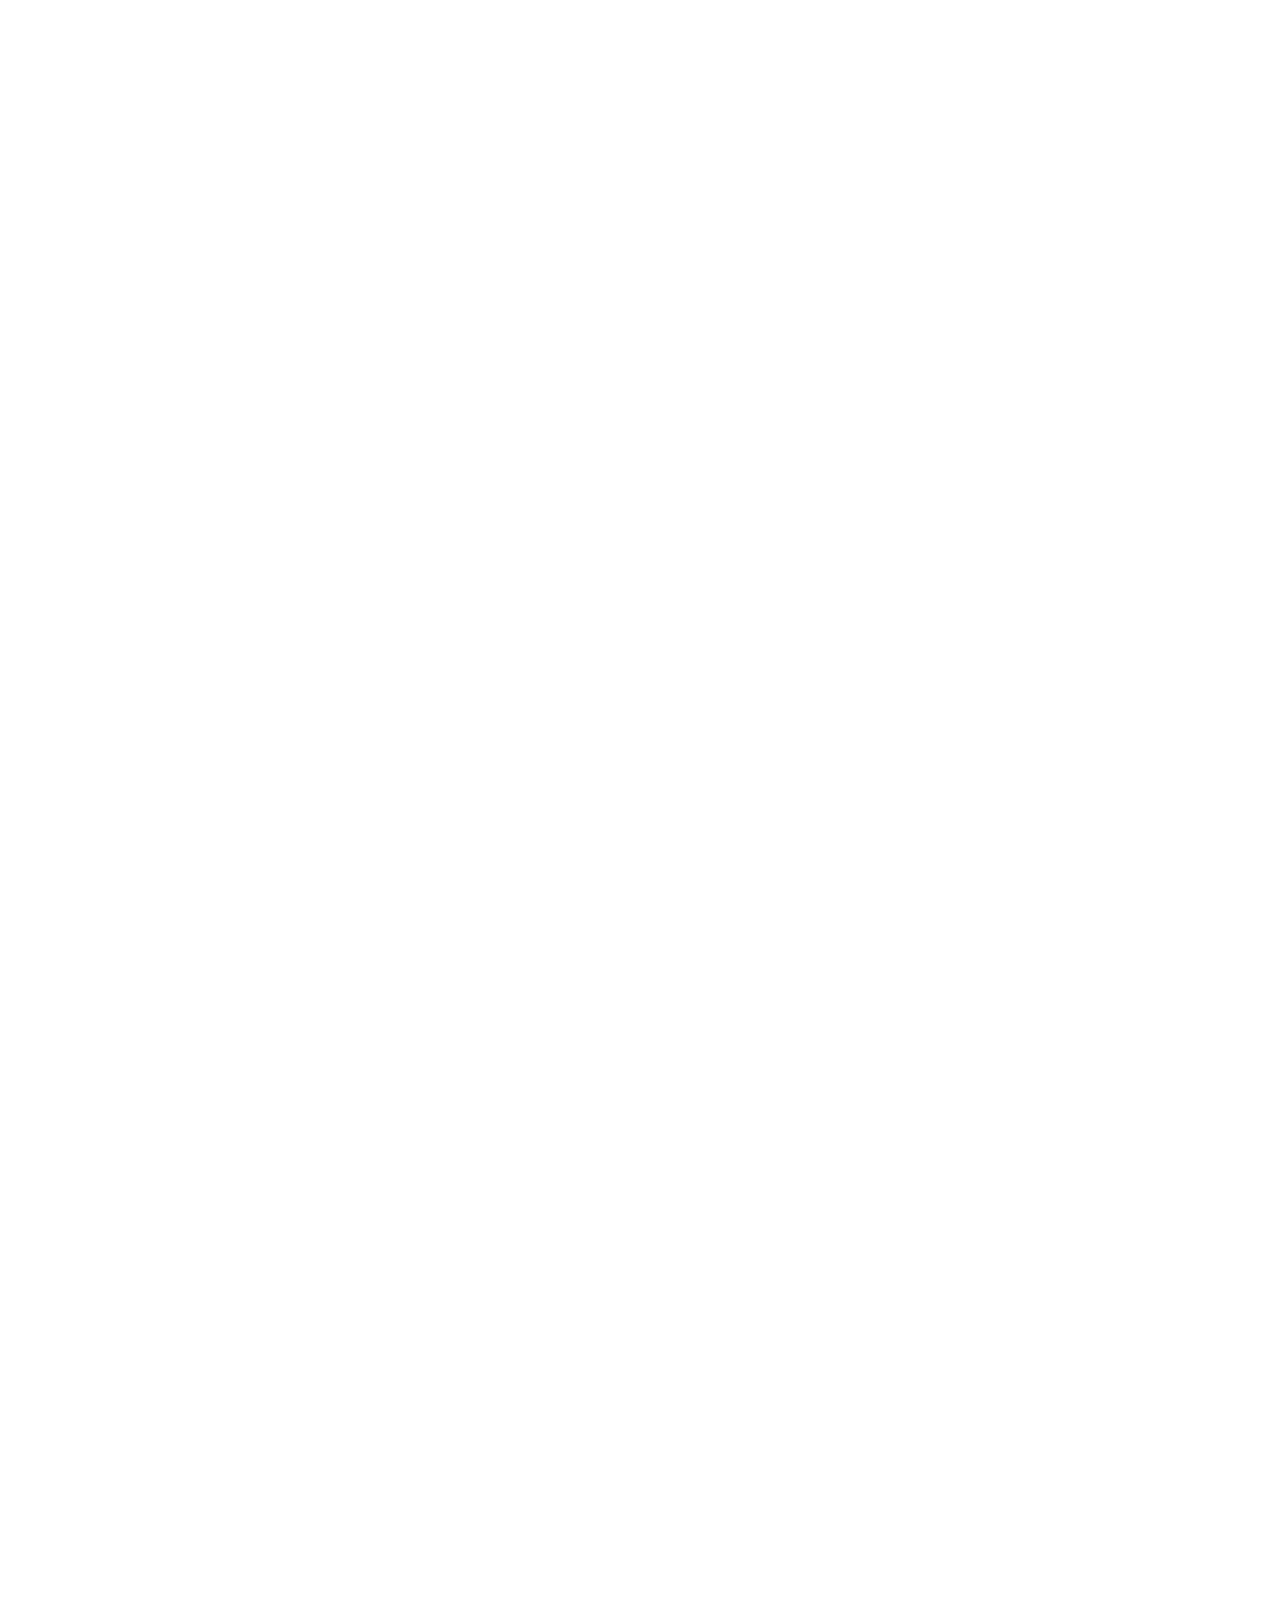
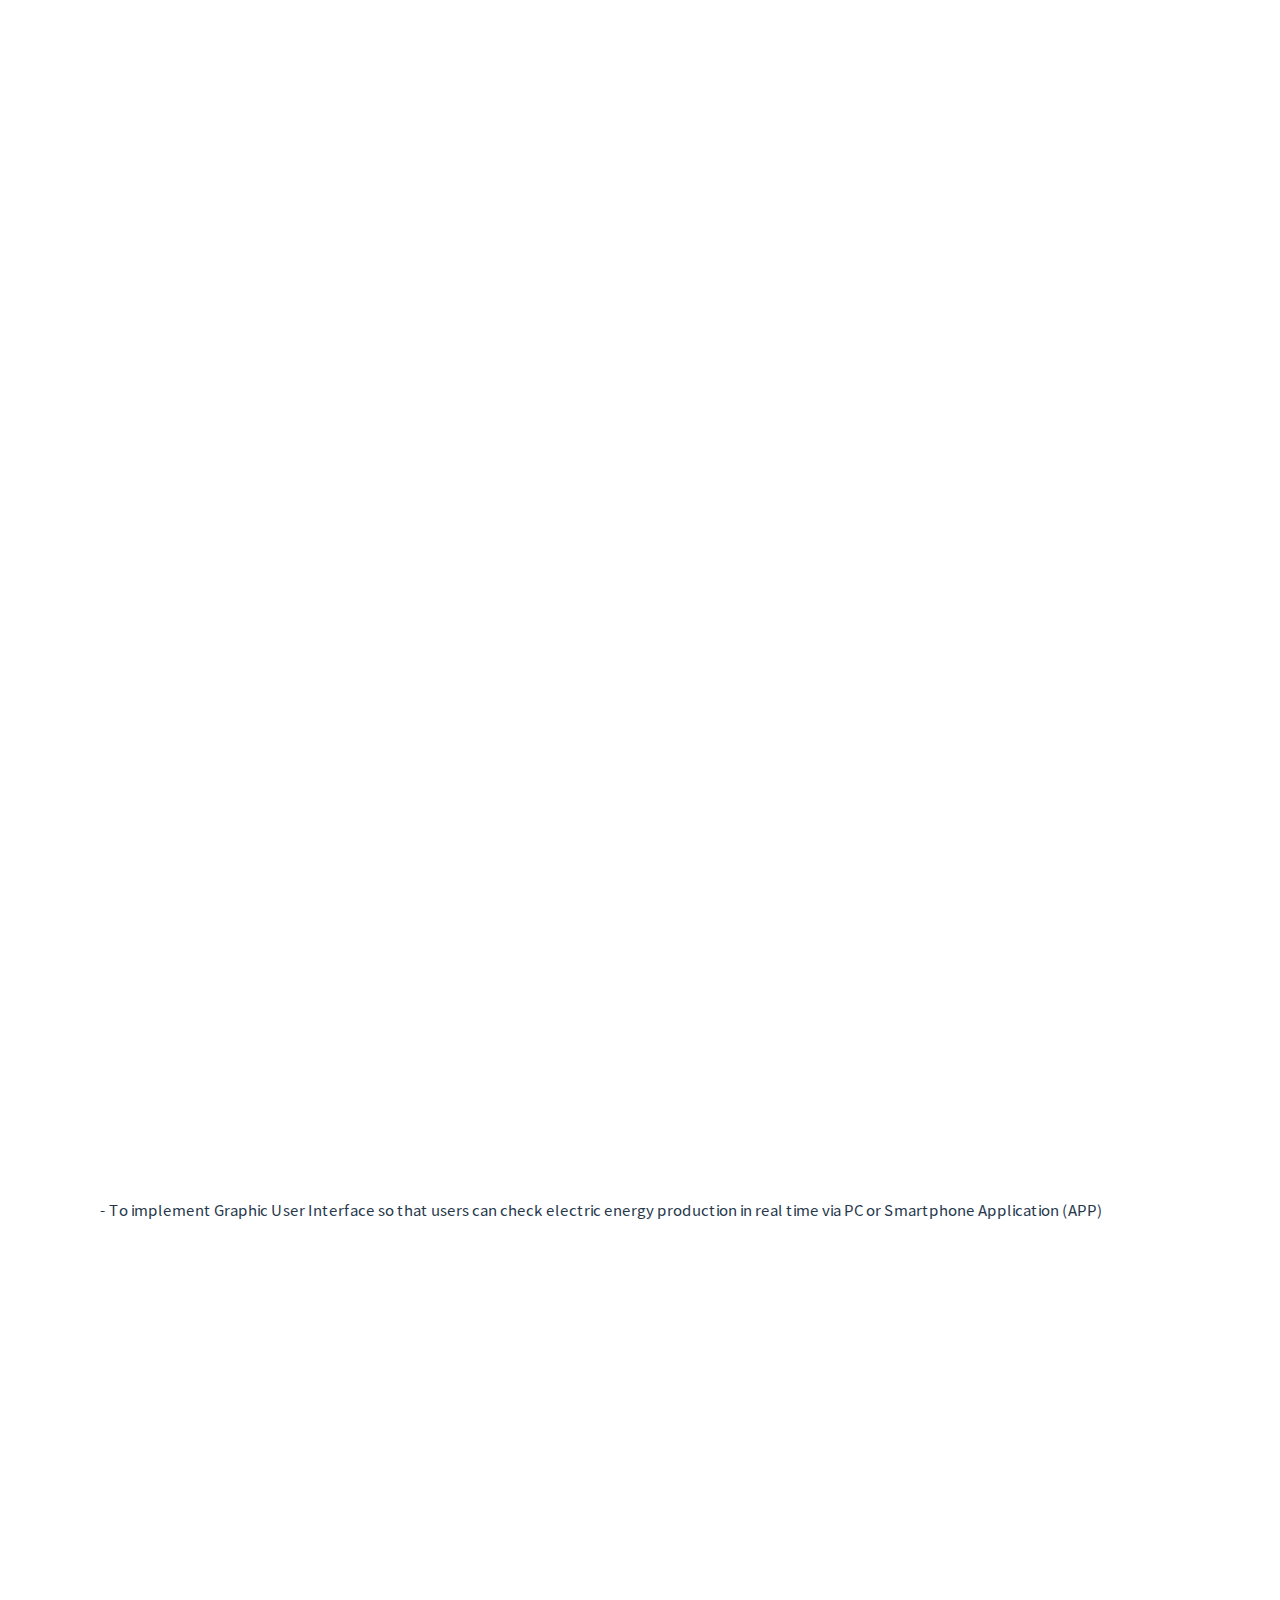
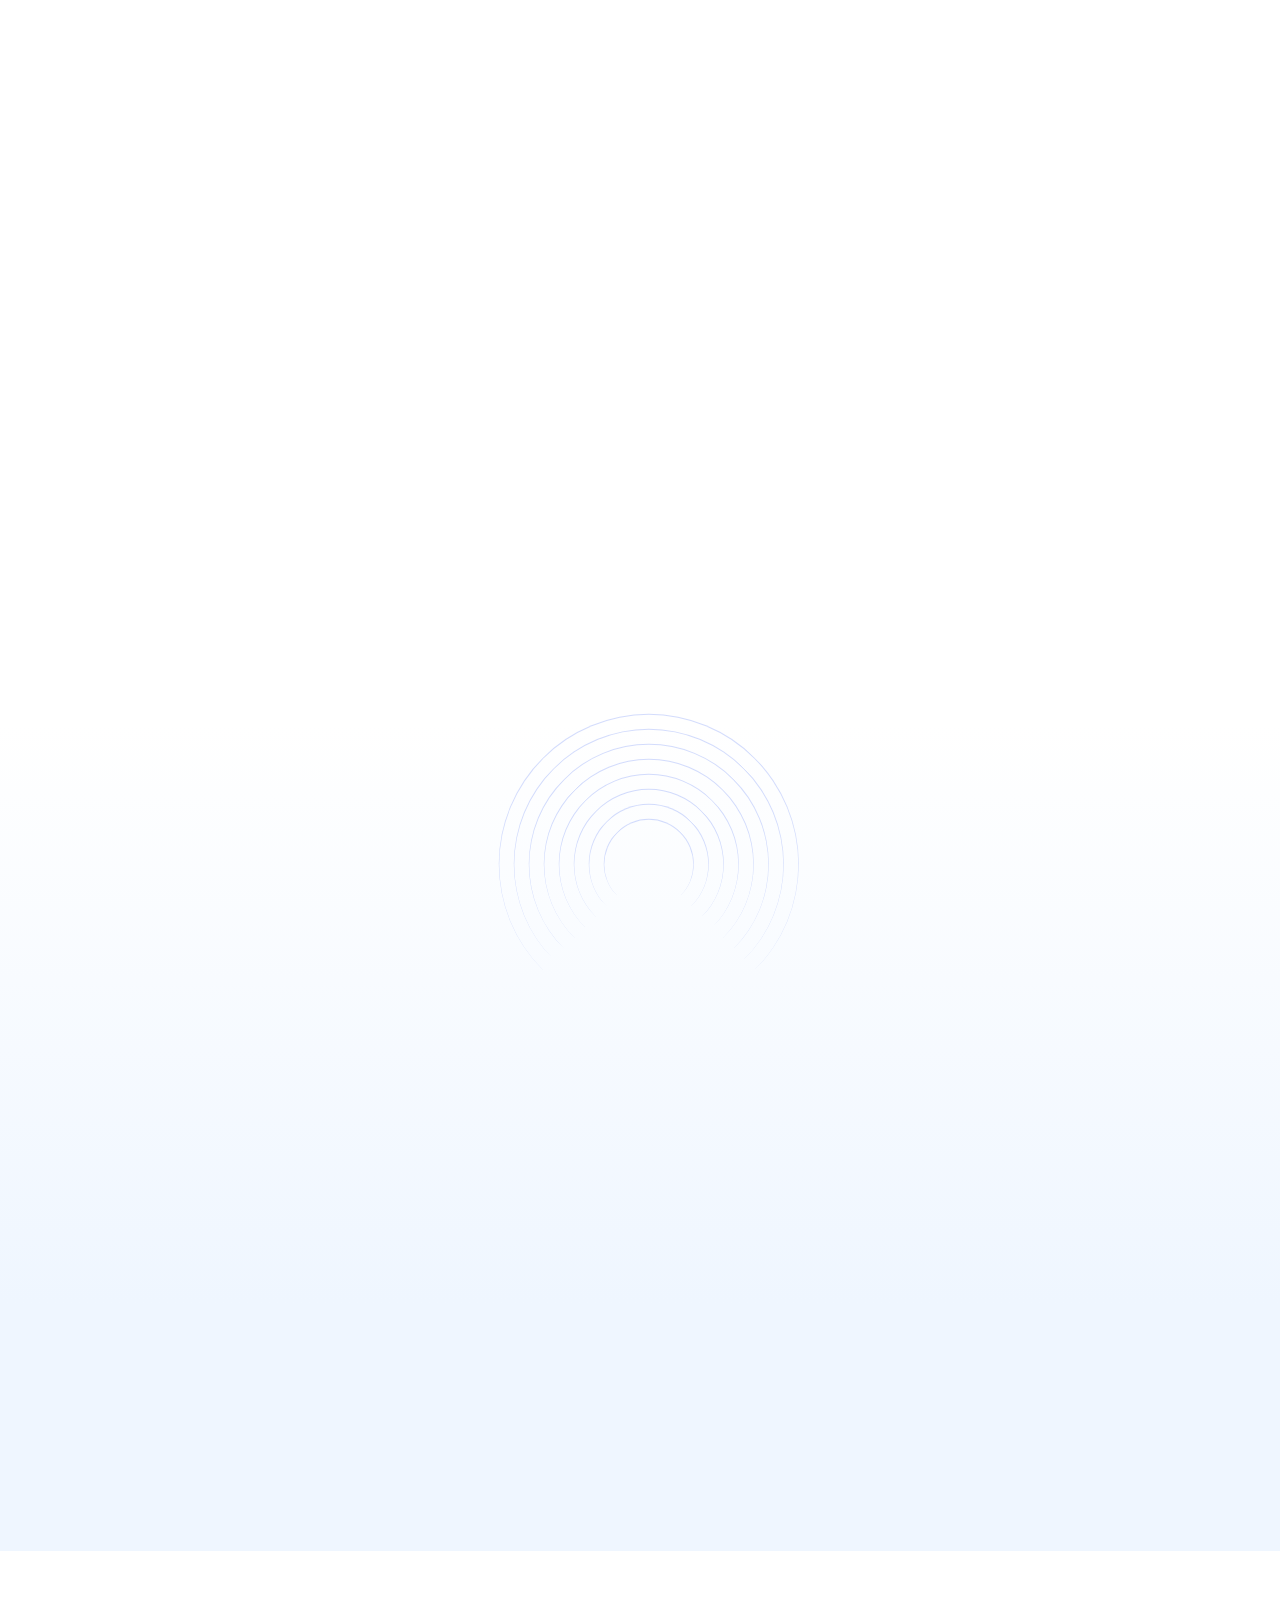
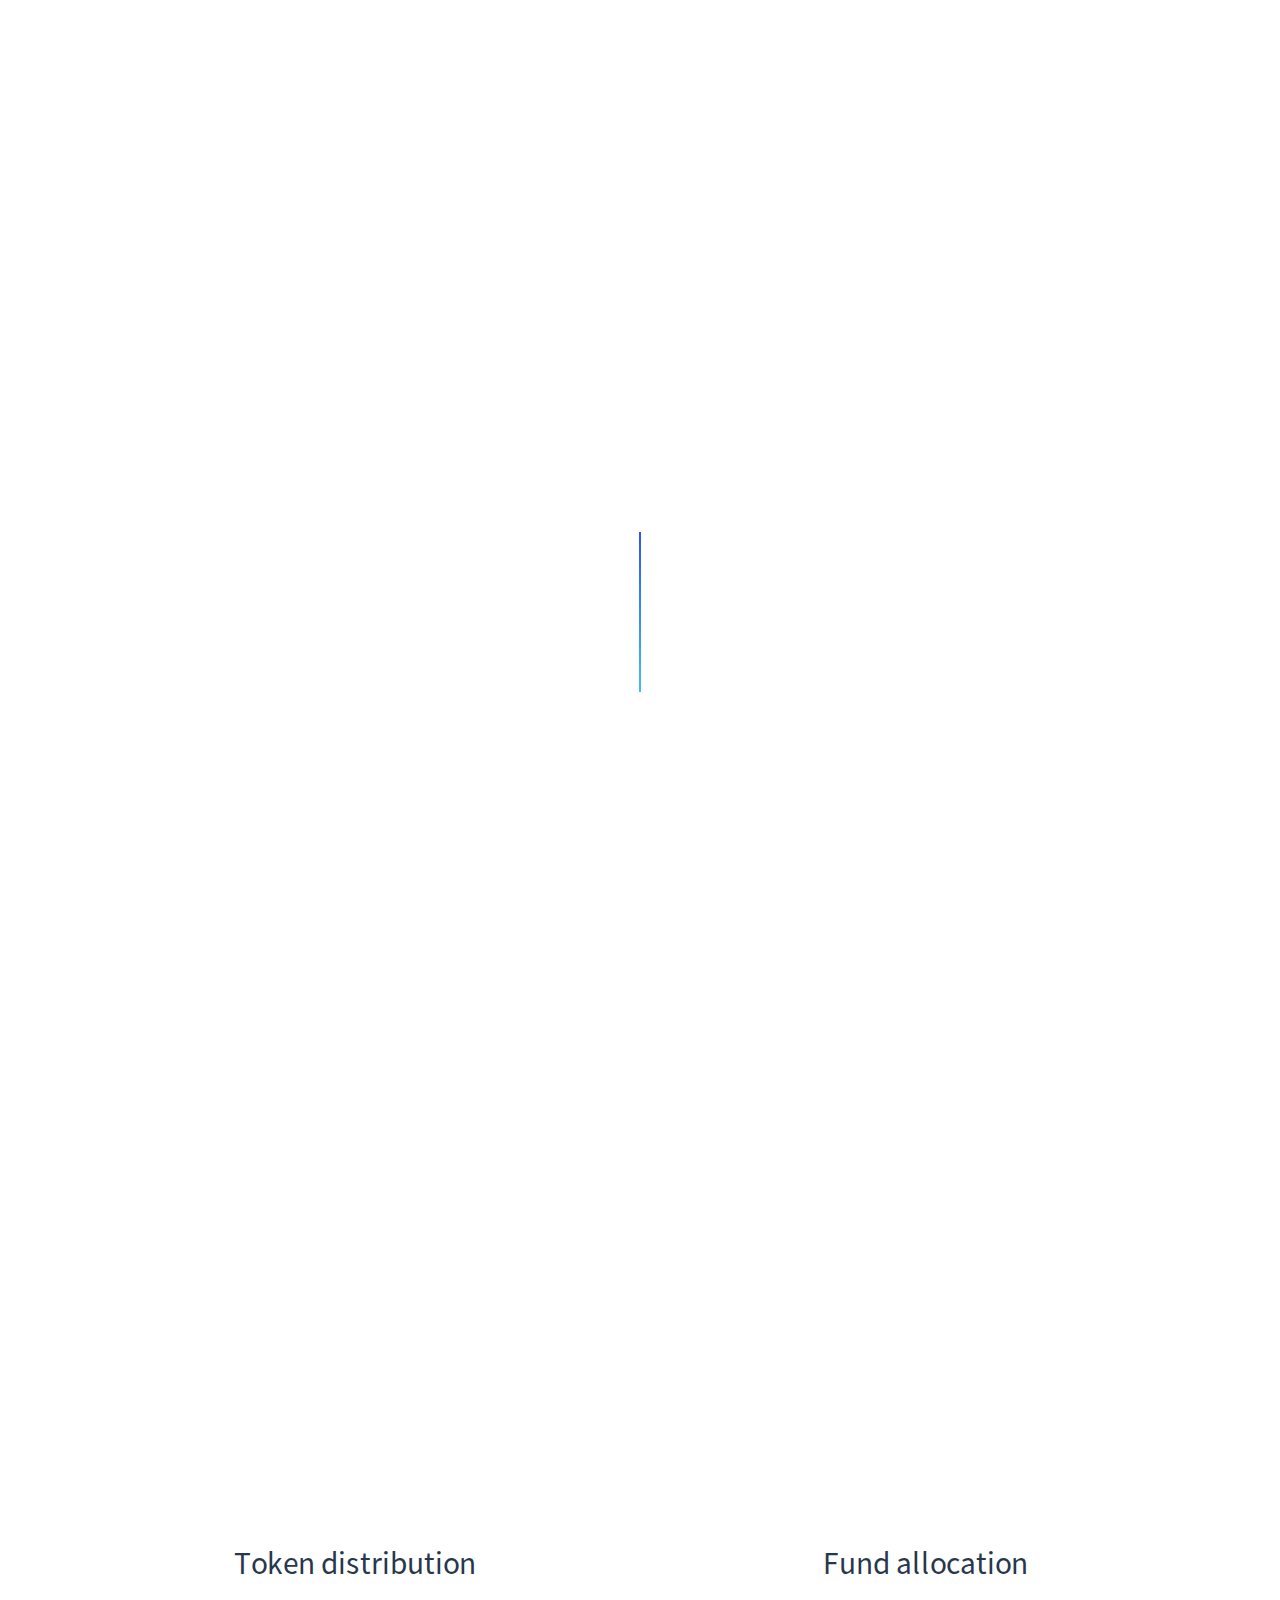
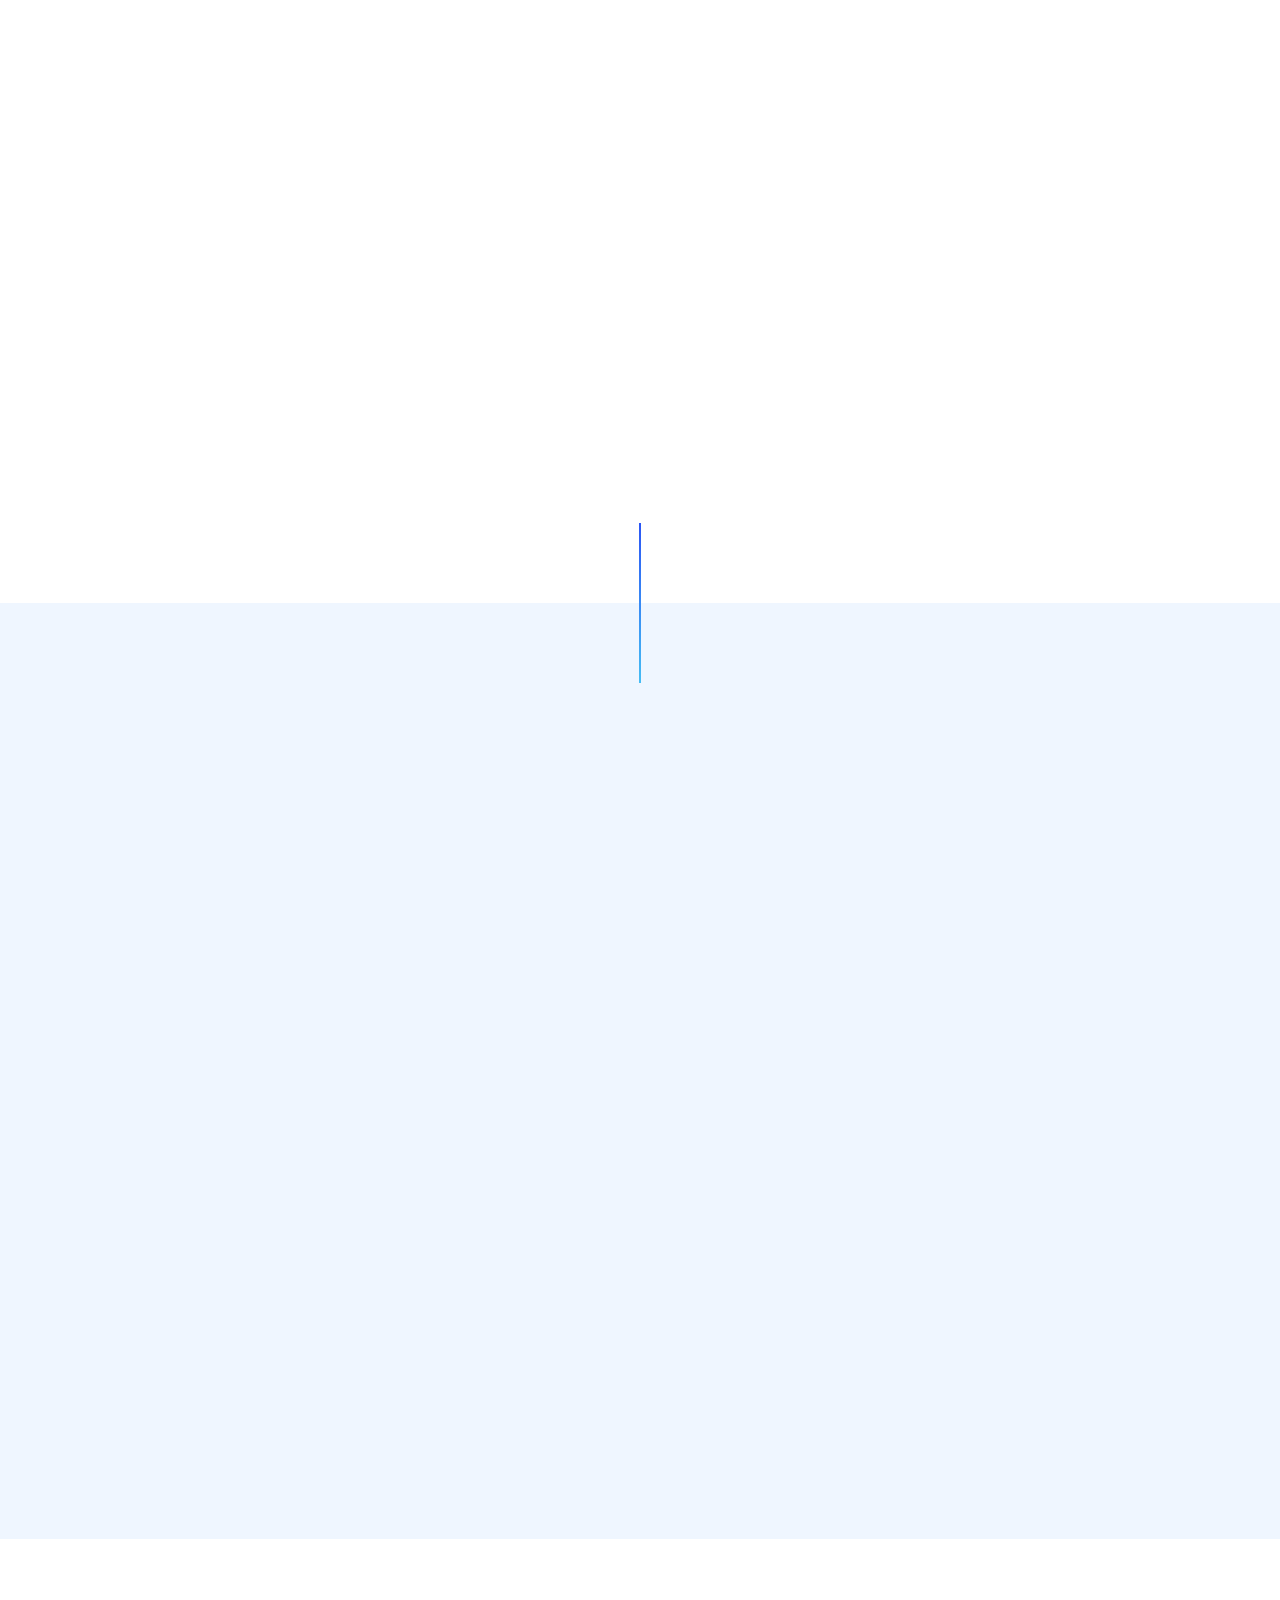
==== commit 56b184b3: "icomain변경" ====
--- a/index.html
+++ b/index.html
@@ -71,7 +71,7 @@
 								<p class="lead color-secondary animated" data-animate="fadeInUp" data-delay="1.1">The world's first invention, registered patents in Korea and the US, and Pending in China</p>
 								<ul class="btns animated" data-animate="fadeInUp" data-delay="1.45">
 									<li><a href="signup.html" class="btn">Join</a></li>
-									<li><a href="admin/admin_index.html" target="_blank"  class="btn btn-alt">Token Sale</a></li>
+									<li><a href="admin/ico_index.html" target="_blank"  class="btn btn-alt">Token Sale</a></li>
 								</ul>
 								<ul class="social">
 									<li class="animated" data-animate="fadeInUp" data-delay="1.5"><a href="#"><em class="fab fa-facebook-f"></em></a></li>
@@ -95,7 +95,7 @@
 									<span class="token-status-point token-status-point-3" style="left:80%;">HardCap</span>
 								</div>
 								<div class="animated" data-animate="fadeInUp" data-delay="2.15">
-									<a href="admin/admin_index.html" target="_blank" class="btn btn-alt btn-sm">Token Purchase</a>
+									<a href="admin/ico_index.html" target="_blank" class="btn btn-alt btn-sm">Token Purchase</a>
 								</div>
 								<ul class="icon-list">
 									<li class="animated" data-animate="fadeInUp" data-delay="2.25"><em class="fab fa-bitcoin"></em></li>
@@ -1005,7 +1005,7 @@
 							<span class="token-status-point token-status-point-2" style="left:55%;">SoftCap</span>
 							<span class="token-status-point token-status-point-3" style="left:80%;">HardCap</span>
 						</div>
-						<a href="admin/admin_index.html" target="_blank" class="btn btn-alt btn-sm">Token Purchase</a>
+						<a href="admin/ico_index.html" target="_blank" class="btn btn-alt btn-sm">Token Purchase</a>
 						<ul class="icon-list">
 							<li><em class="fab fa-bitcoin"></em></li>
 							<li><em class="fas fa-won-sign"></em></li>
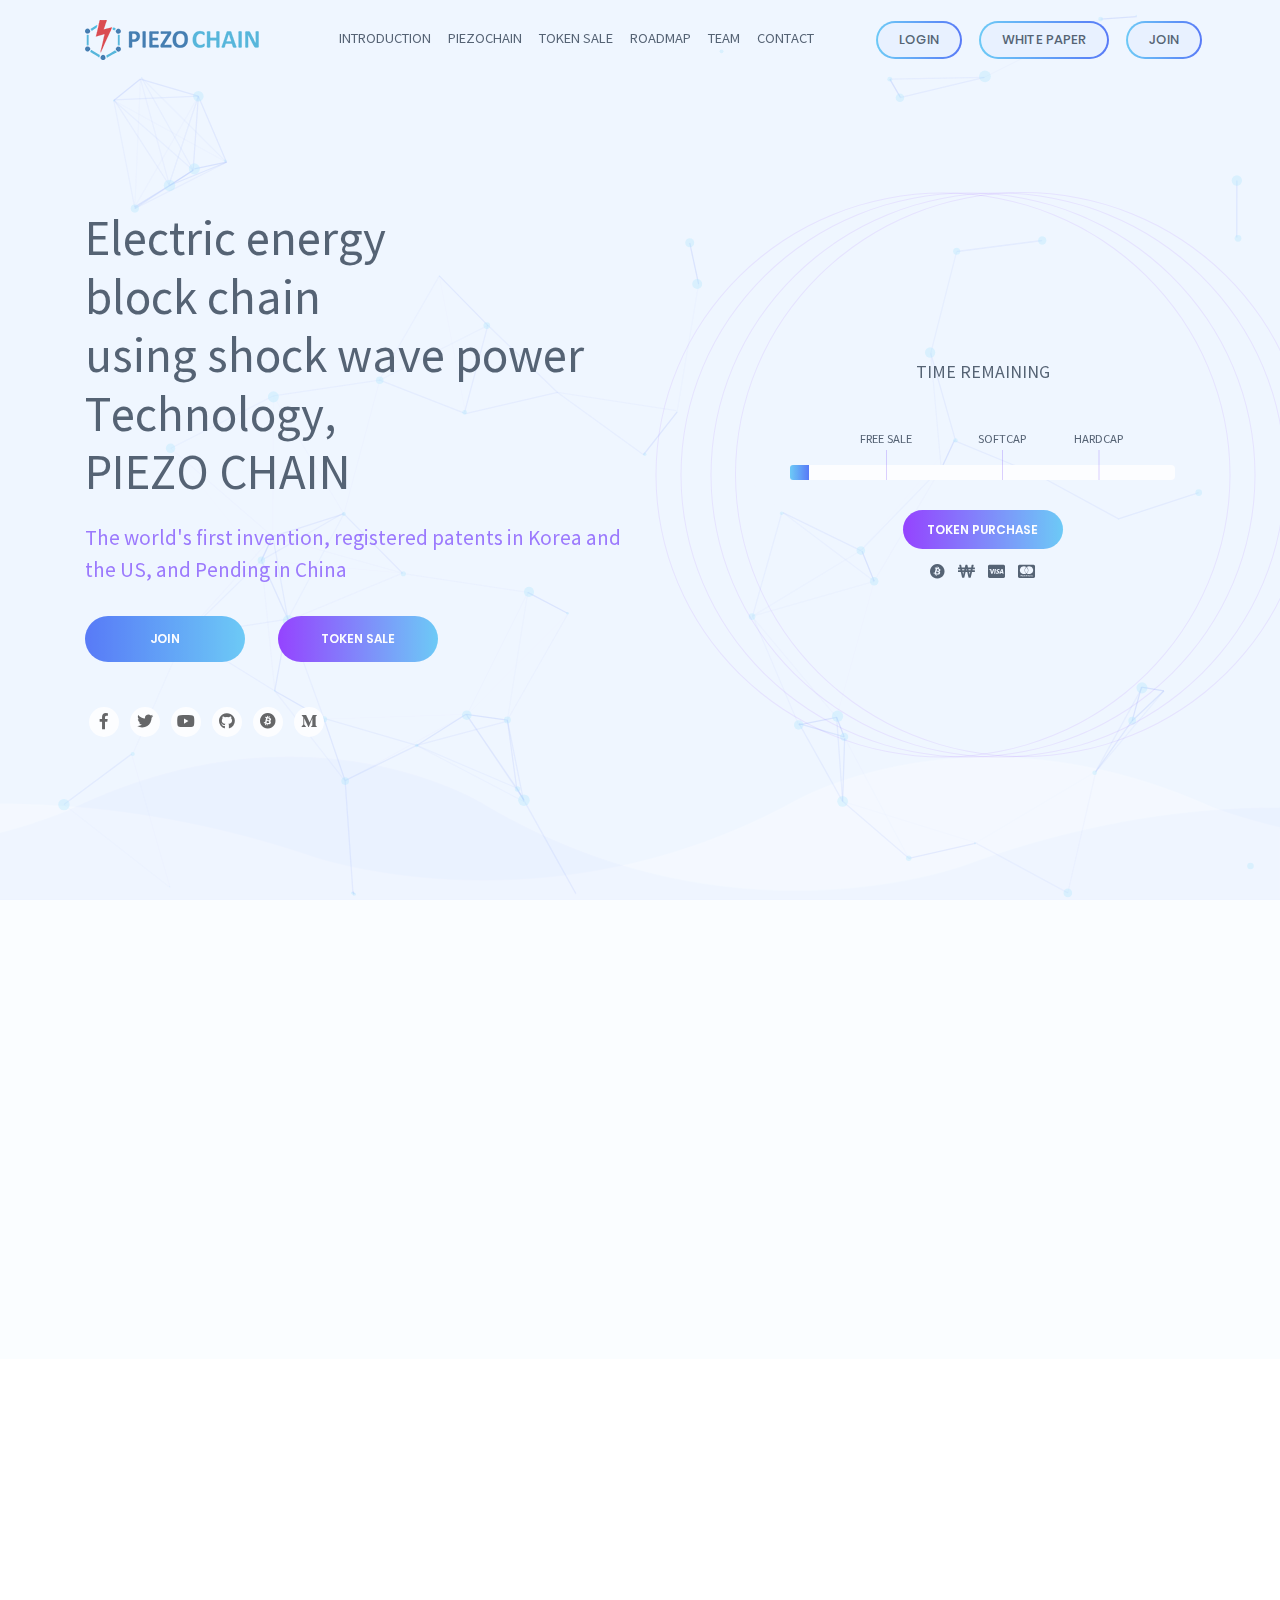
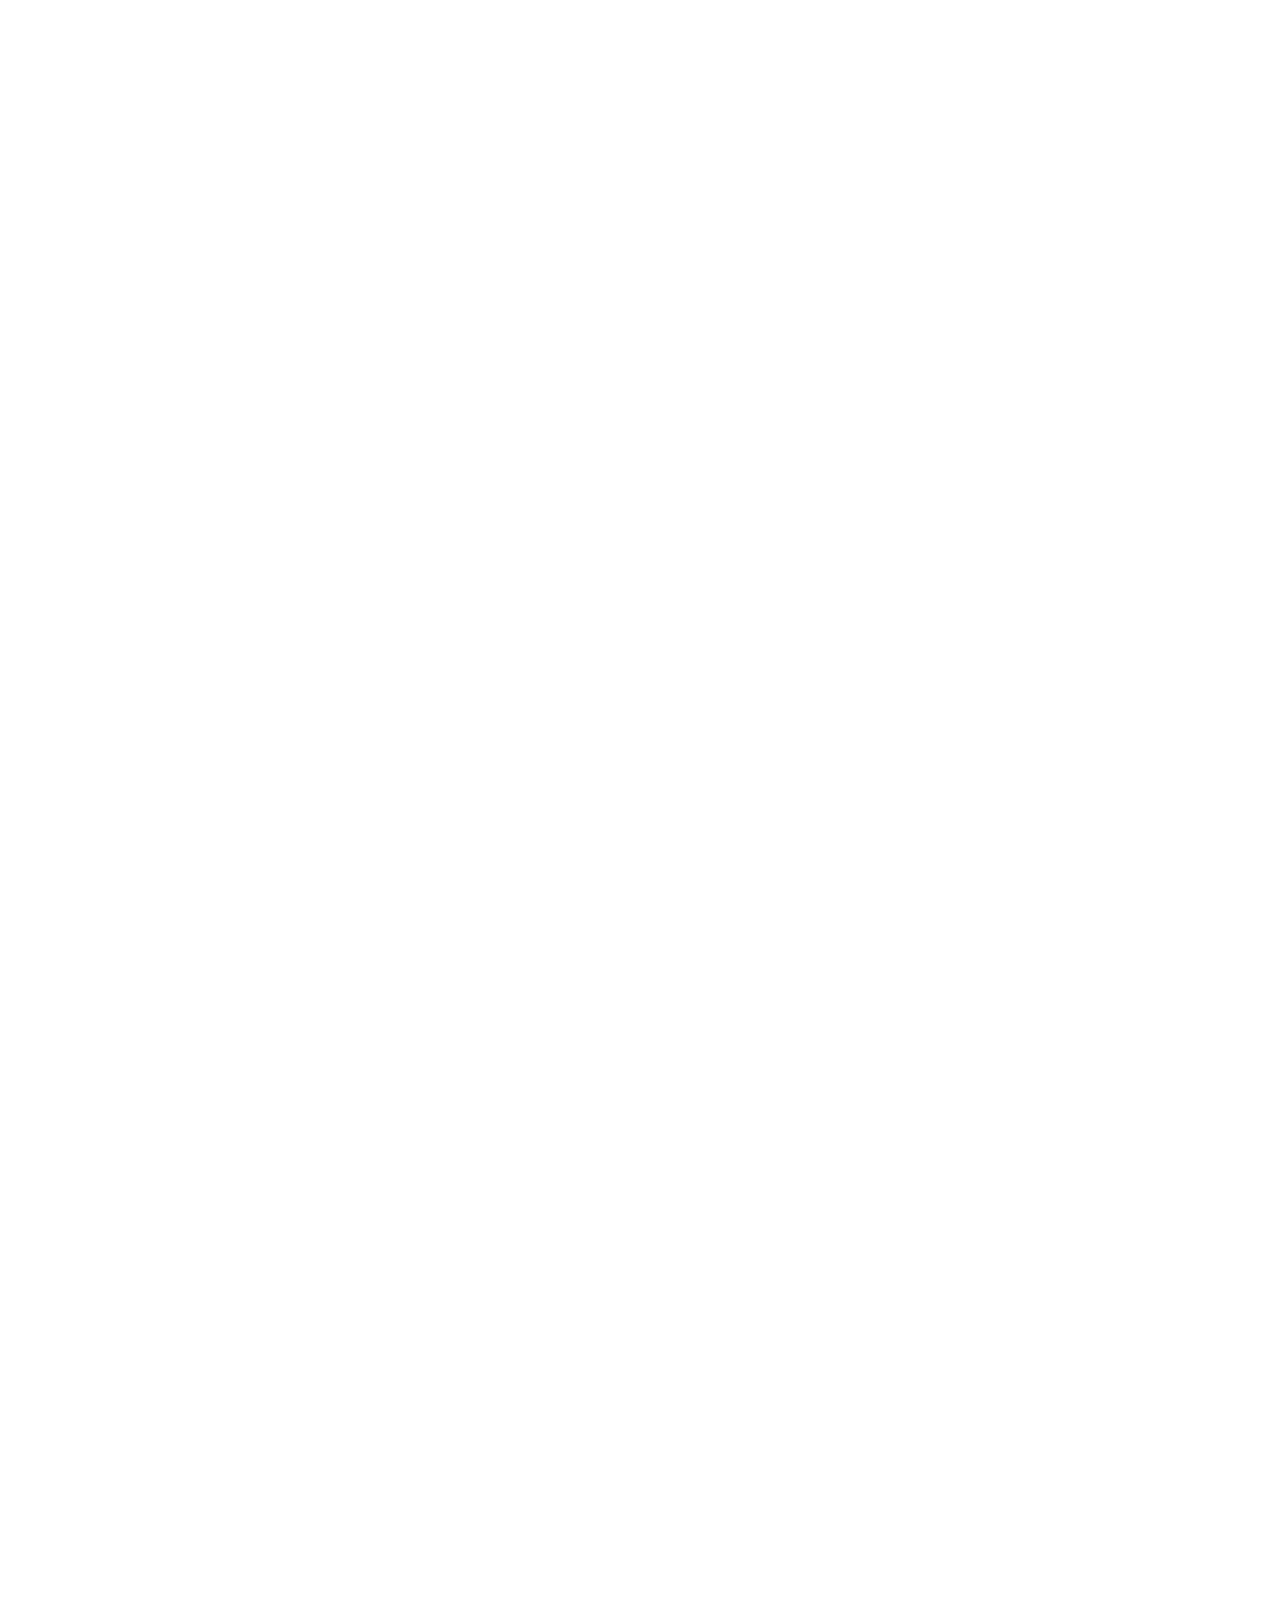
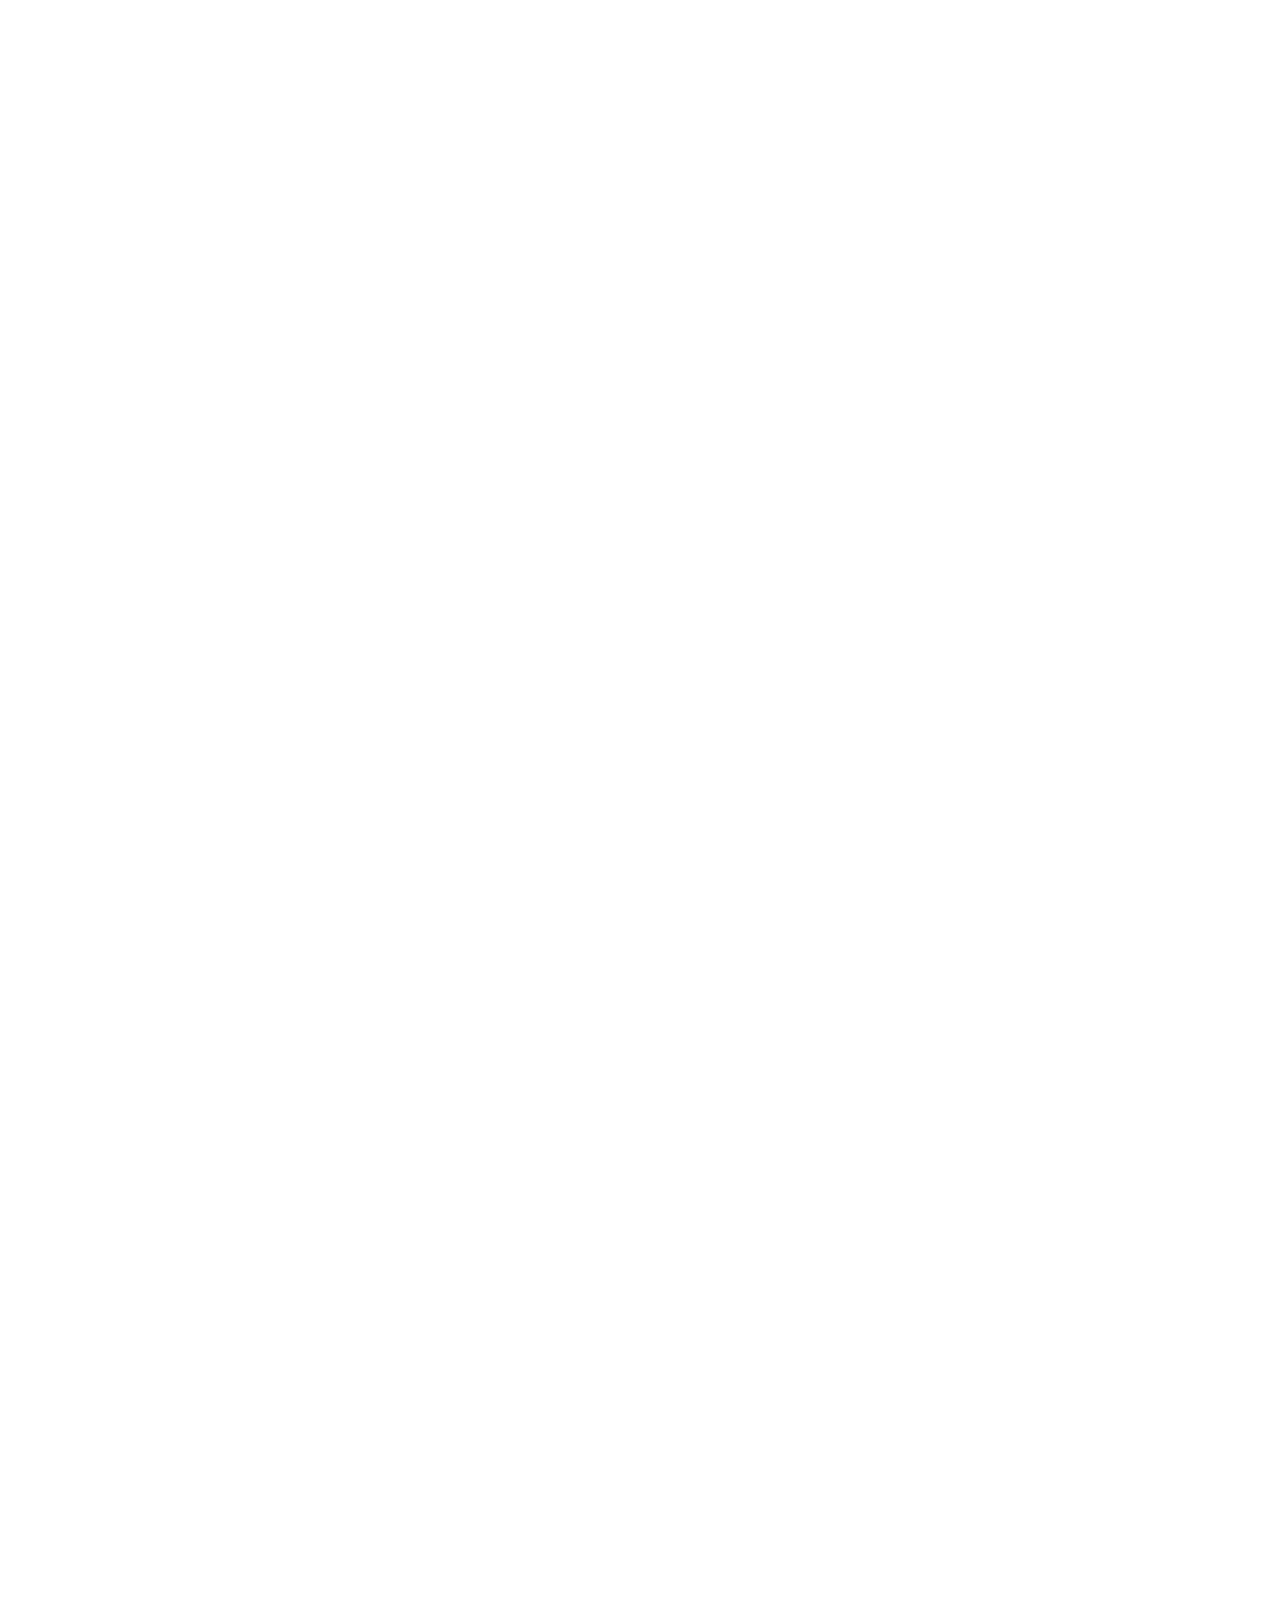
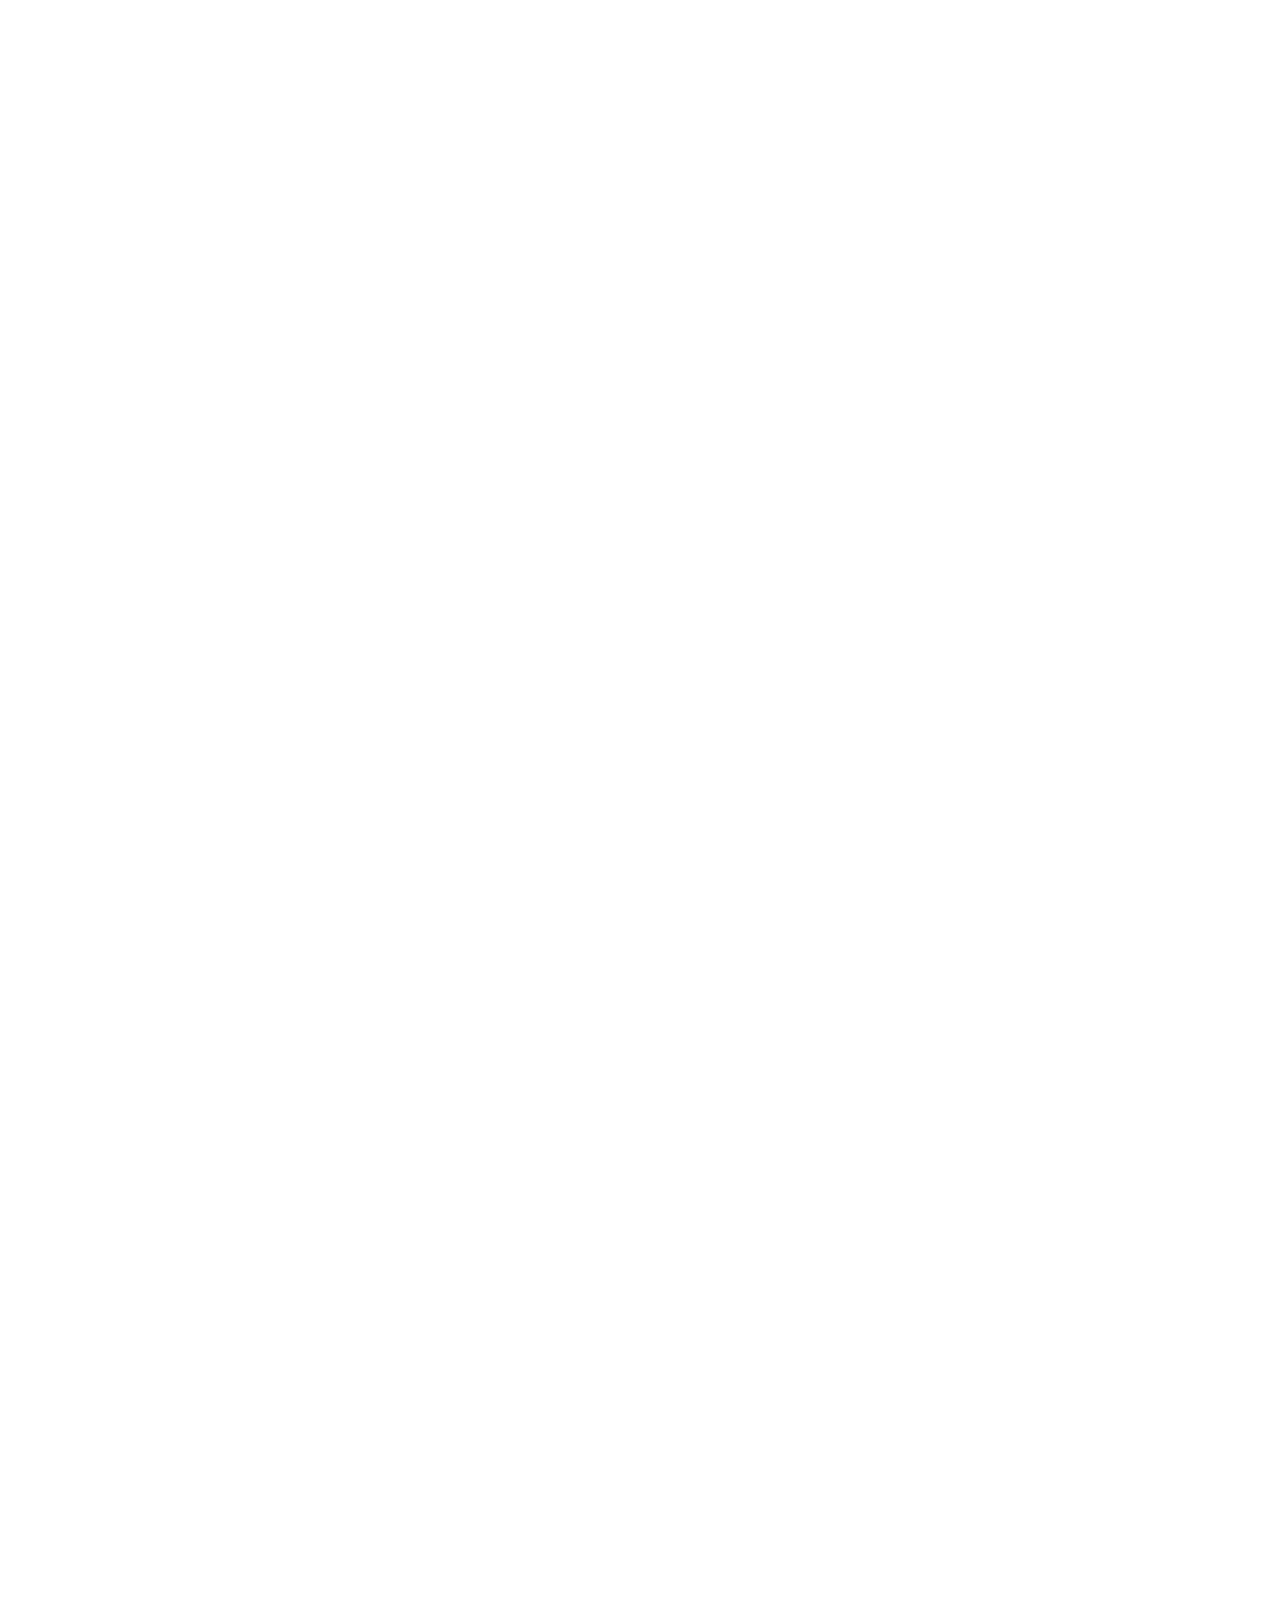
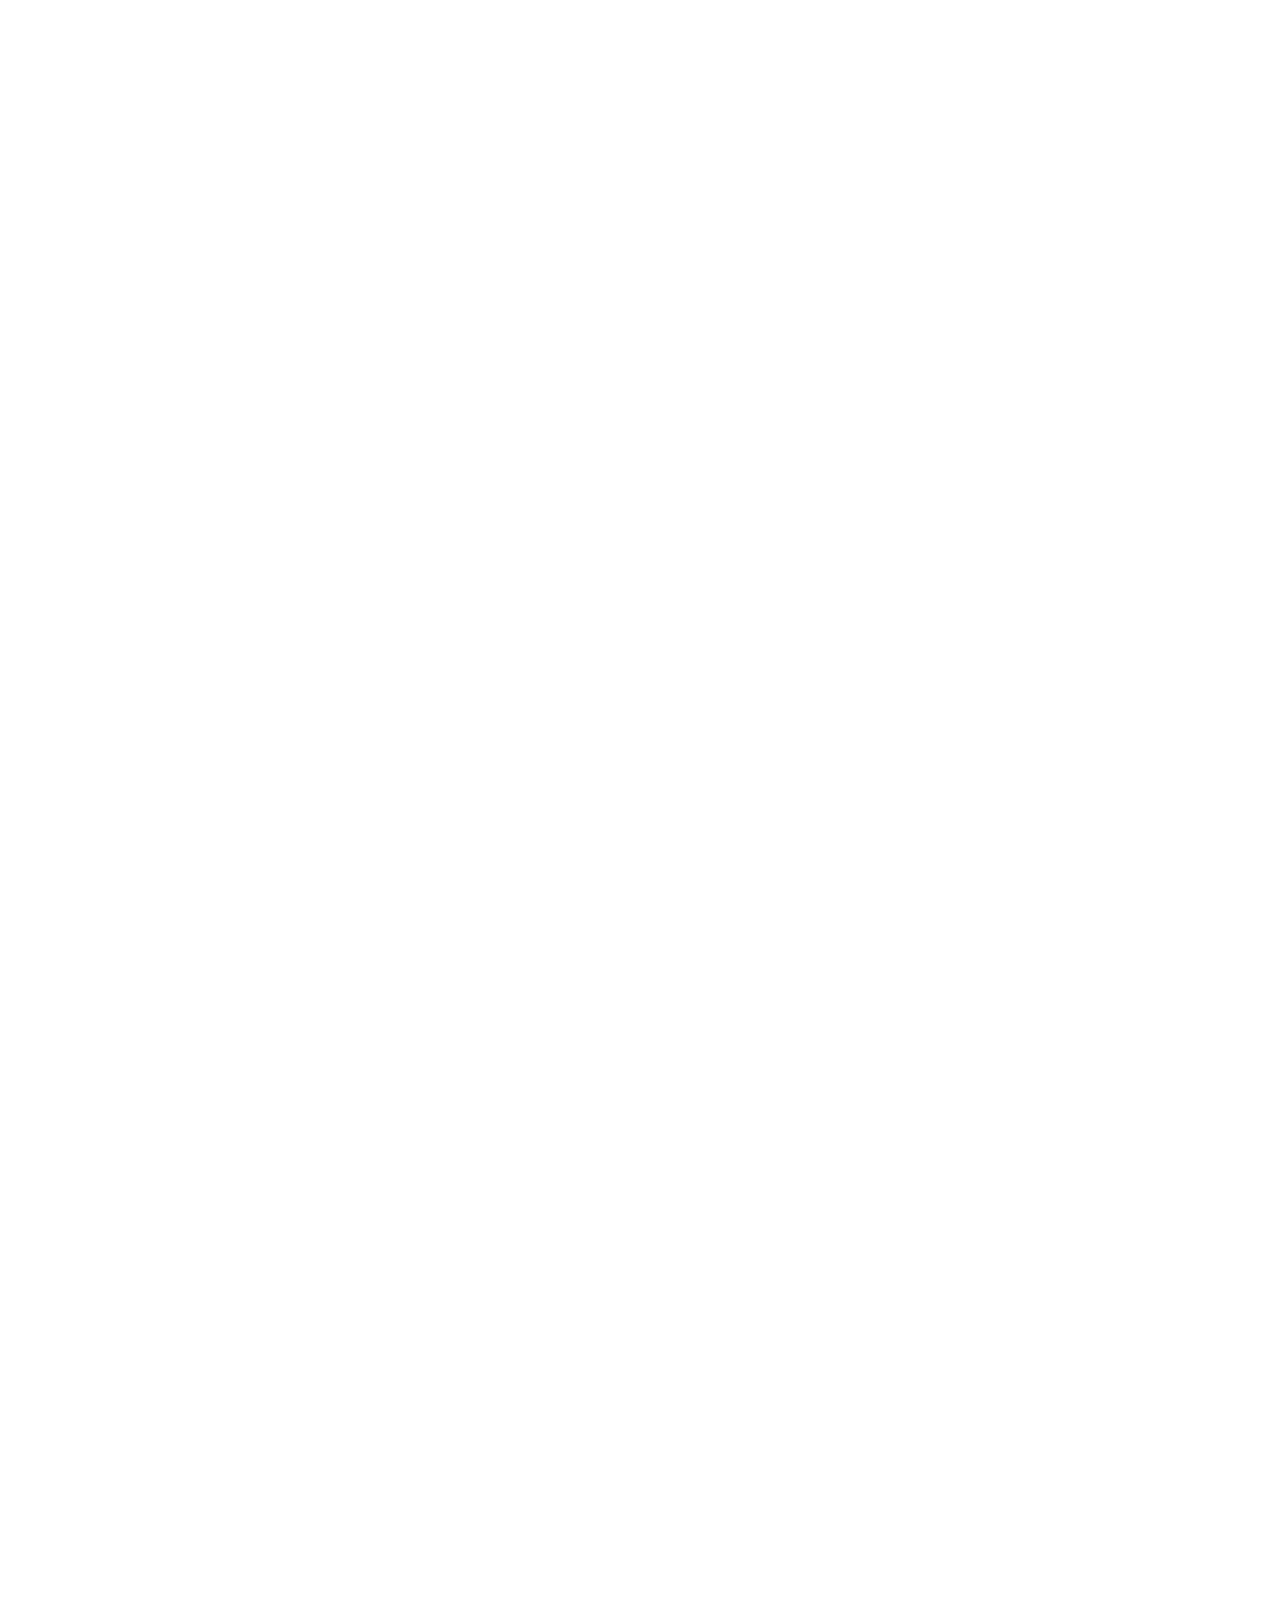
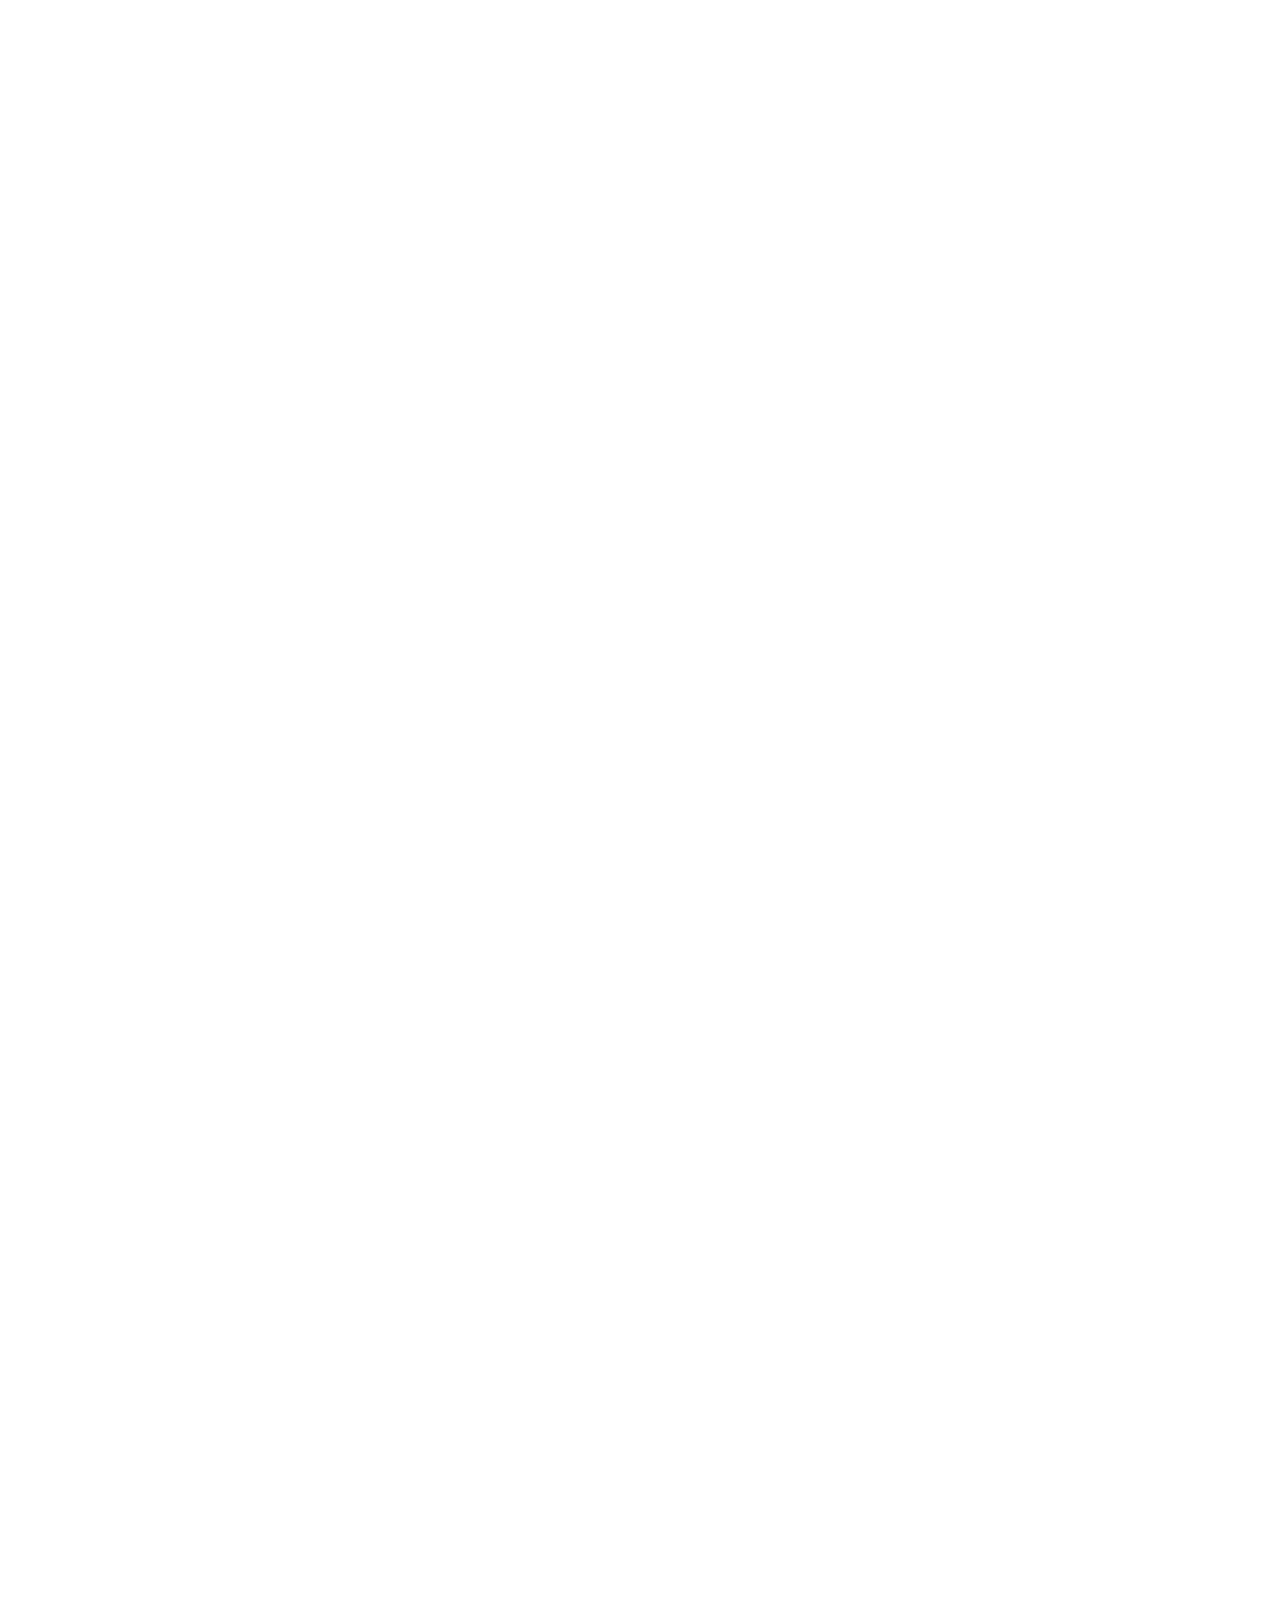
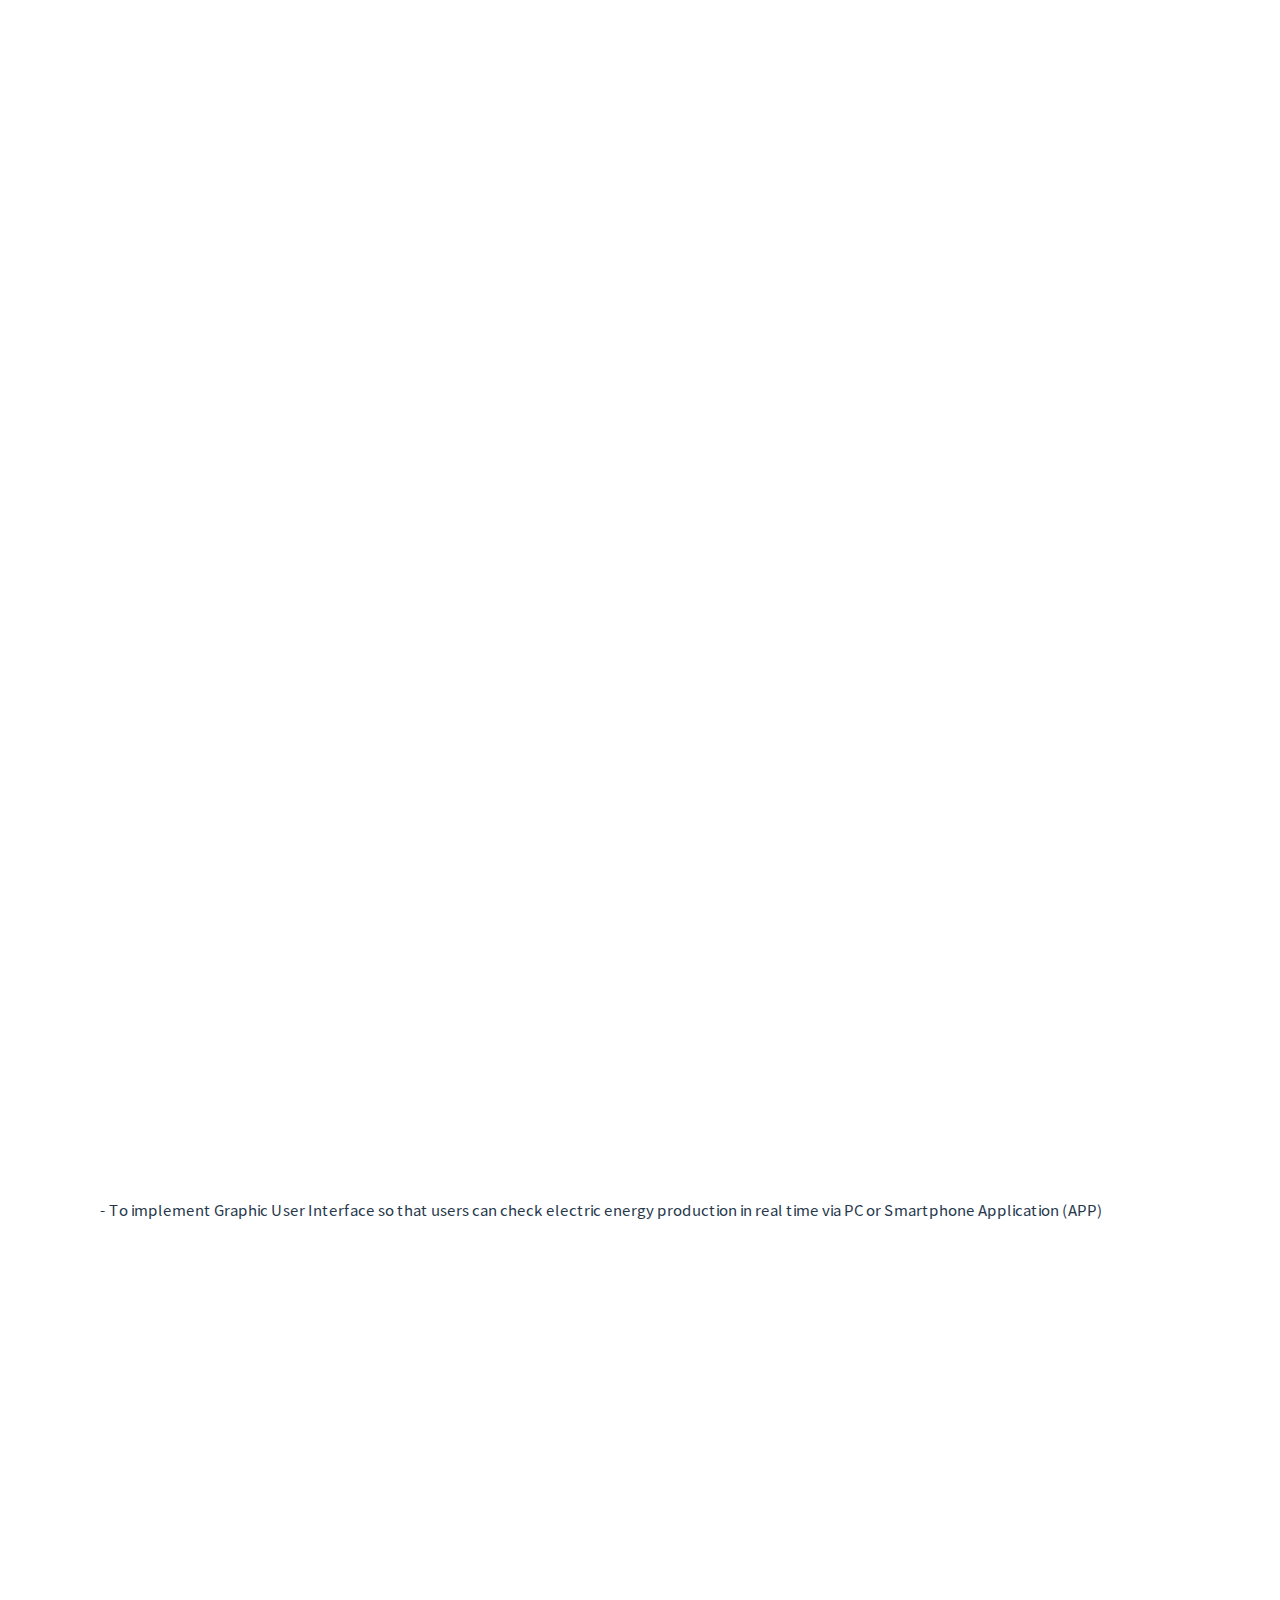
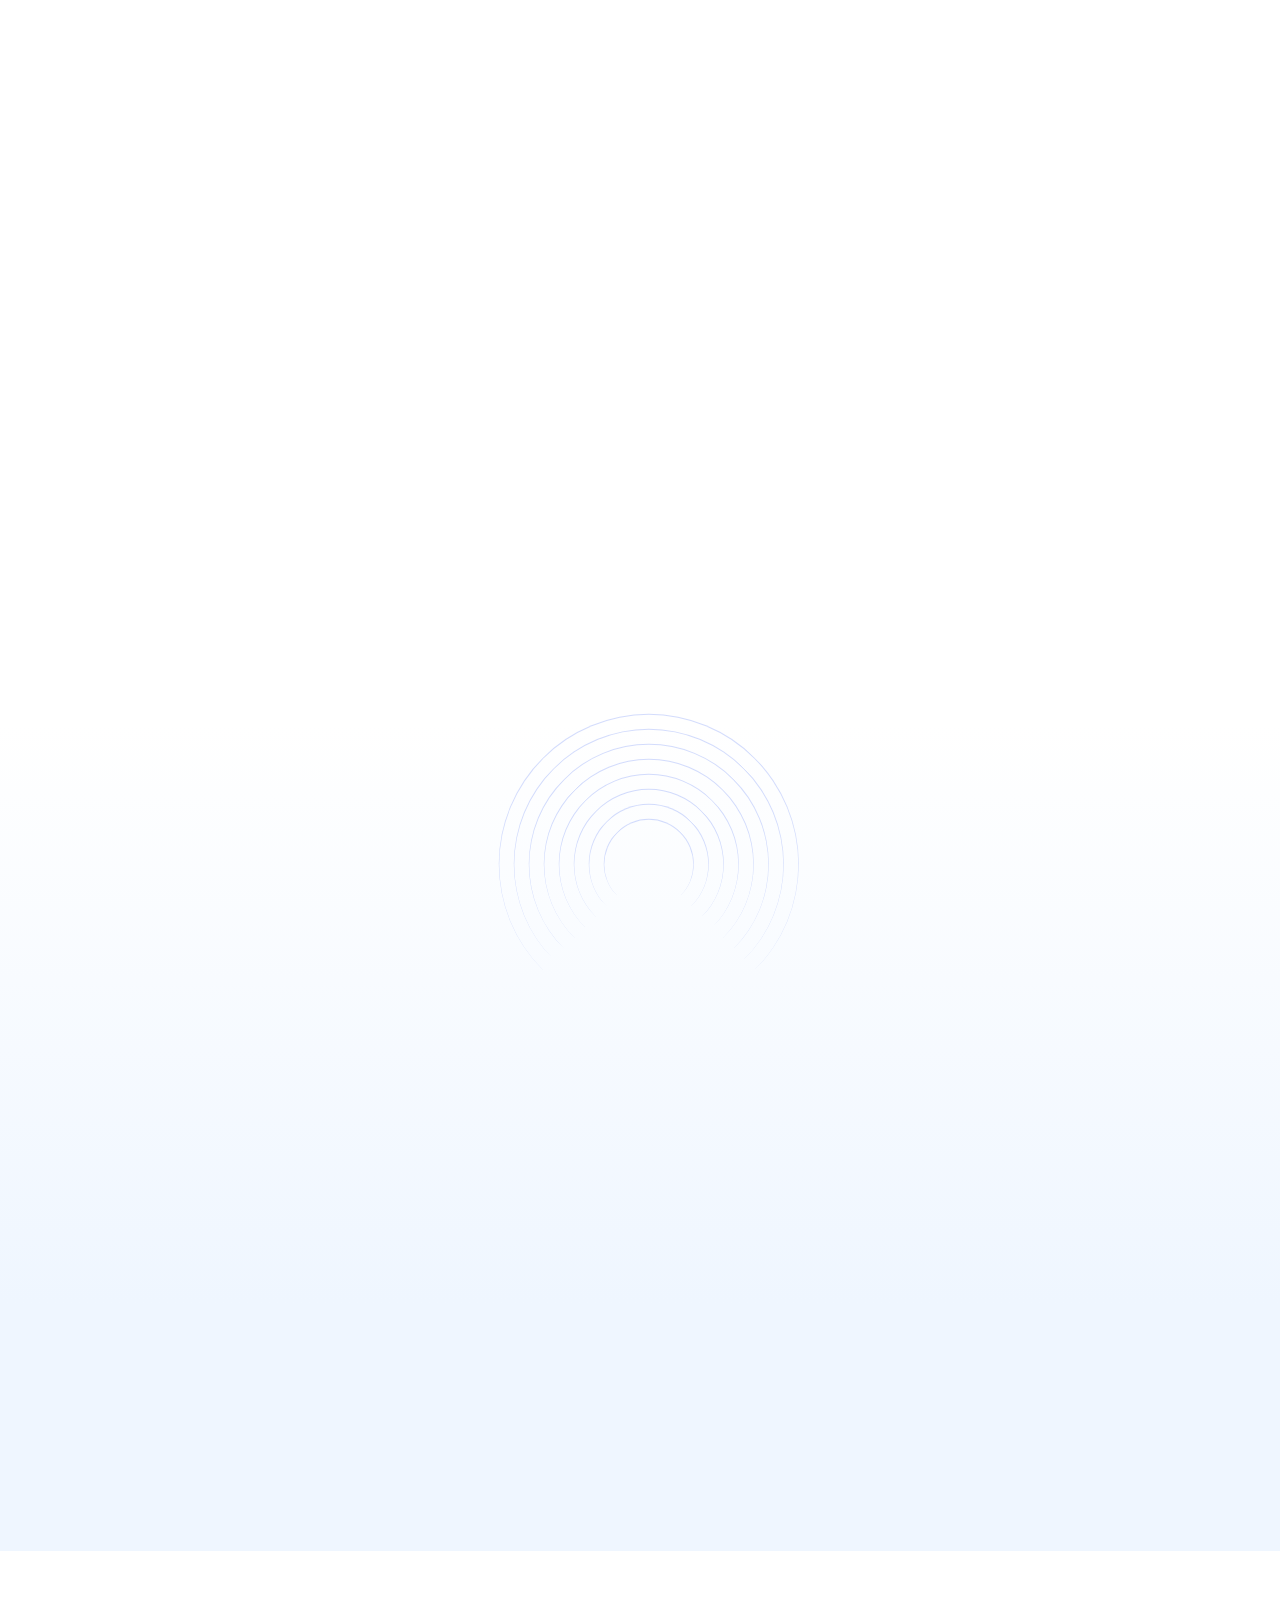
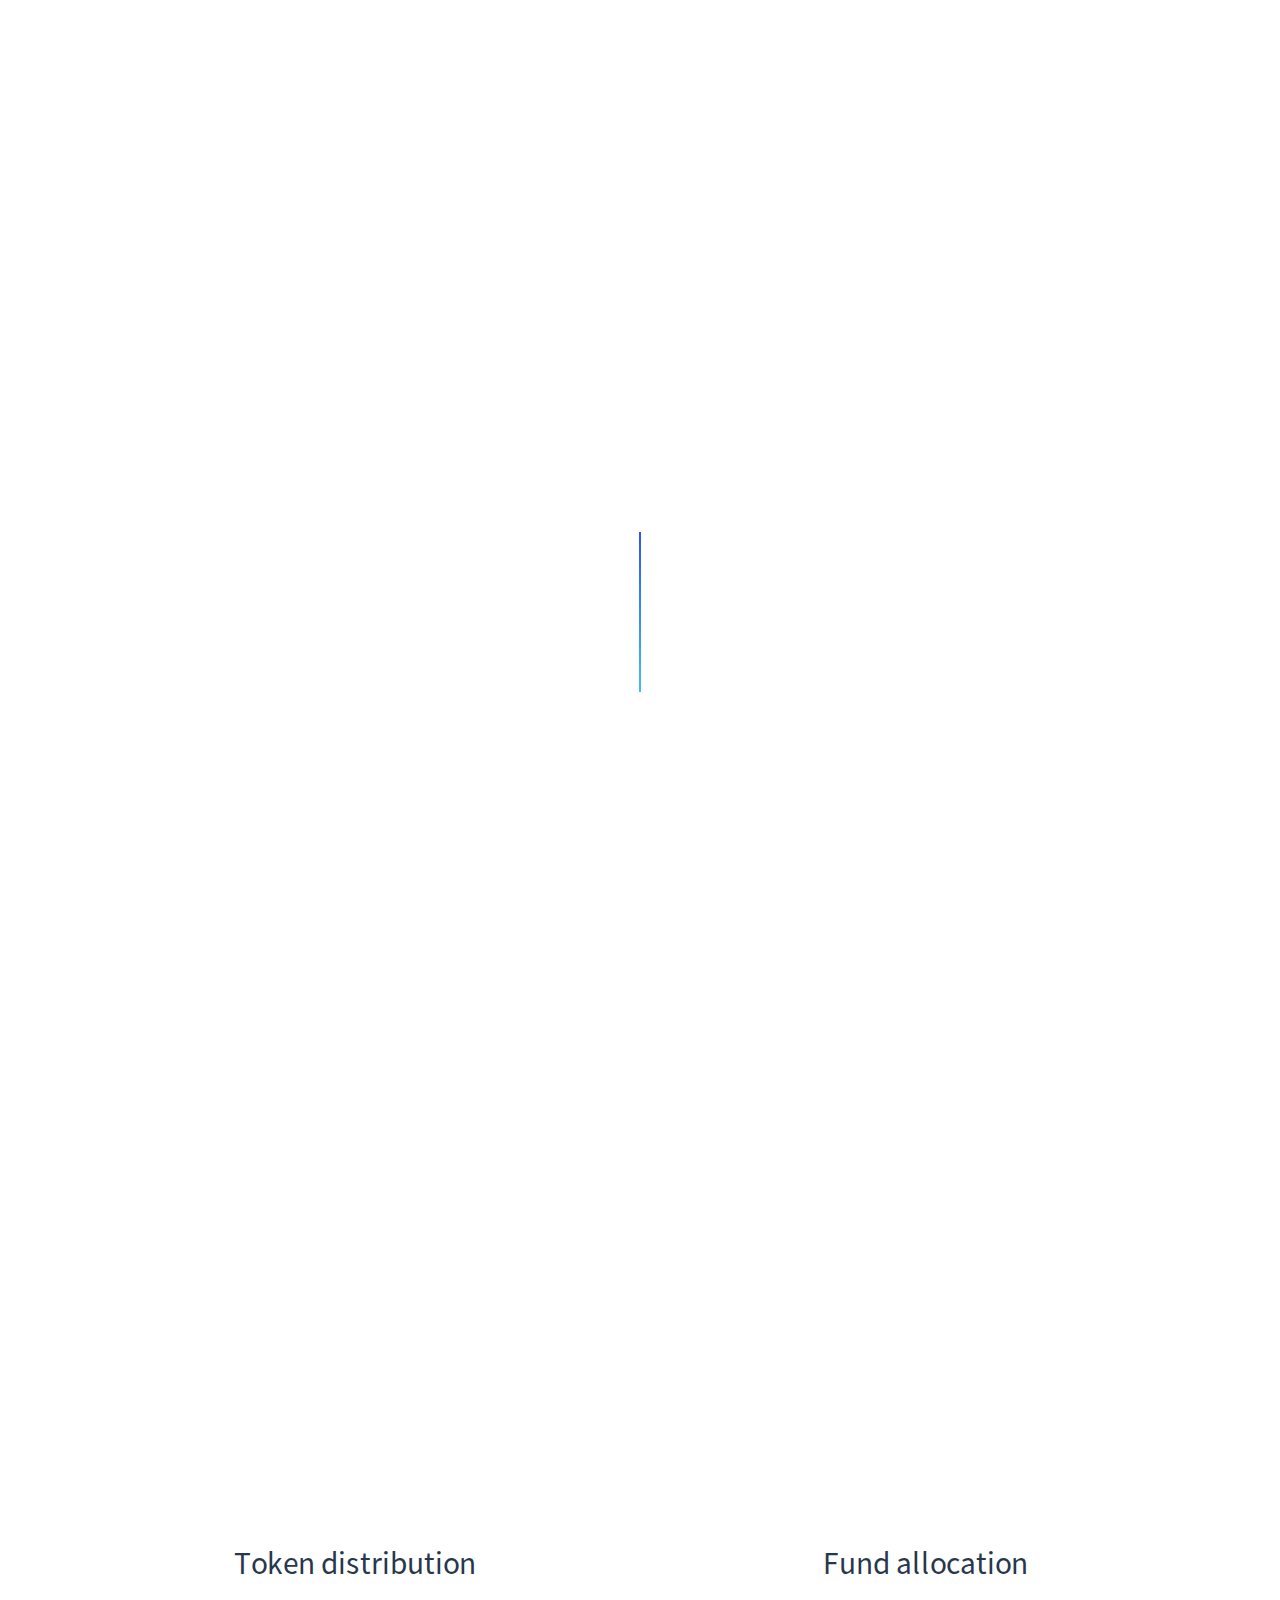
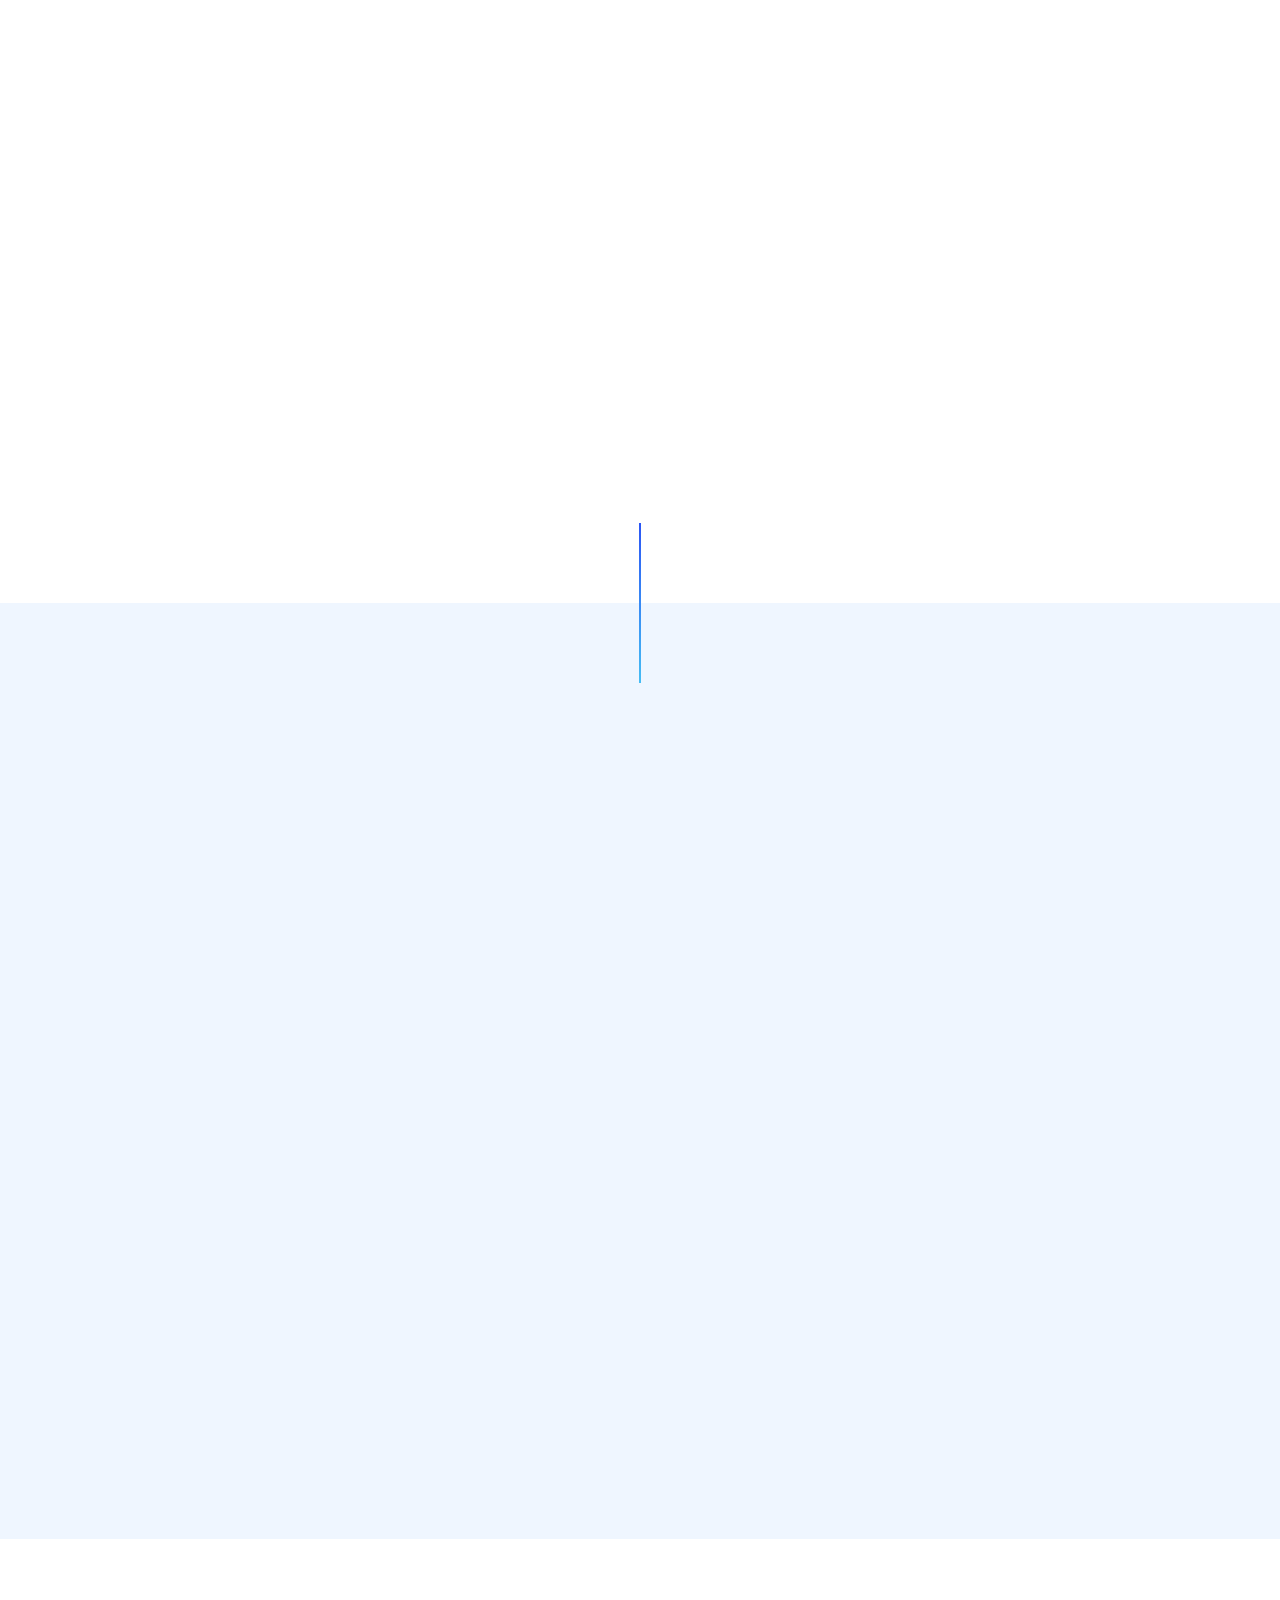
==== commit 69eec668: "changed" ====
--- a/index.html
+++ b/index.html
@@ -1,2383 +1,2383 @@
 <!DOCTYPE html>
 <html lang="zxx" class="js">
 <head>
-	<meta charset="utf-8">
-	<meta name="author" content="Softnio">
-	<meta name="viewport" content="width=device-width, initial-scale=1, shrink-to-fit=no">
-	<meta name="keywords" content="ICO Crypto is a modern and elegant landing page, created for ICO Agencies and digital crypto currency investment website." />
-	<meta name="description" content="ICO Crypto is a modern and elegant landing page, created for ICO Agencies and digital crypto currency investment website.">
-	<!-- Fav Icon  -->
-	<link rel="shortcut icon" href="images/favicon.png">
-	<!-- Site Title  -->
-	<title>Electric energy block chain using shock wave power Technology, PIEZO CHAIN</title>
-	<!-- Vendor Bundle CSS -->
-	<link rel="stylesheet" href="assets/css/vendor.bundle.css?ver=132">
-	<!-- Custom styles for this template -->
-	<link rel="stylesheet" href="assets/css/style.css?ver=132">
-	<link rel="stylesheet" href="assets/css/theme.css?ver=132">
+    <meta charset="utf-8">
+    <meta name="author" content="Softnio">
+    <meta name="viewport" content="width=device-width, initial-scale=1, shrink-to-fit=no">
+    <meta name="keywords" content="ICO Crypto is a modern and elegant landing page, created for ICO Agencies and digital crypto currency investment website." />
+    <meta name="description" content="ICO Crypto is a modern and elegant landing page, created for ICO Agencies and digital crypto currency investment website.">
+    <!-- Fav Icon  -->
+    <link rel="shortcut icon" href="images/favicon.png">
+    <!-- Site Title  -->
+    <title>Electric energy block chain using shock wave power Technology, PIEZO CHAIN</title>
+    <!-- Vendor Bundle CSS -->
+    <link rel="stylesheet" href="assets/css/vendor.bundle.css?ver=132">
+    <!-- Custom styles for this template -->
+    <link rel="stylesheet" href="assets/css/style.css?ver=132">
+    <link rel="stylesheet" href="assets/css/theme.css?ver=132">
 </head>
 
 <body class="theme-light is-smooth-effect" data-spy="scroll" data-target="#mainnav" data-offset="80">
 
-	<!-- Header --> 
-	<header class="site-header is-sticky">
-
-		<!-- Place Particle Js -->
-		<div id="particles-js" class="particles-container particles-js"></div>
-
-		<!-- Navbar -->
-		<div class="navbar navbar-expand-lg is-transparent" id="mainnav">
-			<nav class="container">
-				<a class="navbar-brand animated" data-animate="fadeInDown" data-delay=".65" href="index.html">
-					<img class="logo logo-dark" alt="logo" src="images/logo.png" srcset="images/logo2x.png 2x">
-					<img class="logo logo-light" alt="logo" src="images/logo-white.png" srcset="images/logo-white2x.png 2x">
-				</a>
-
-				<button class="navbar-toggler" type="button" data-toggle="collapse" data-target="#navbarToggle">
-					<span class="navbar-toggler-icon">
-						<span class="ti ti-align-justify"></span>
-					</span>
-				</button>
-
-				<div class="collapse navbar-collapse justify-content-end" id="navbarToggle">
-					<ul class="navbar-nav animated" data-animate="fadeInDown" data-delay=".9">
-						<li class="nav-item"><a class="nav-link menu-link" href="#intro">Introduction<span class="sr-only">(current)</span></a></li>
-						<li class="nav-item"><a class="nav-link menu-link" href="#apps">Piezochain</a></li>
-						<li class="nav-item"><a class="nav-link menu-link" href="#tokenSale">Token Sale</a></li>
-						<li class="nav-item"><a class="nav-link menu-link" href="#roadmap">Roadmap</a></li>						
-						<li class="nav-item"><a class="nav-link menu-link" href="#team">Team</a></li>
-						<!--<li class="nav-item"><a class="nav-link menu-link" href="#certification">Patent</a></li>-->
-						<!--<li class="nav-item"><a class="nav-link menu-link" href="#faq">자주하는 질문</a></li>-->							
-						<li class="nav-item"><a class="nav-link menu-link" href="#contact">Contact</a></li>
-					</ul>
-					<ul class="navbar-nav navbar-btns animated" data-animate="fadeInDown" data-delay="1.15">
-						<li class="nav-item"><a class="nav-link btn btn-sm btn-outline menu-link" href="login.html">Login</a></li>
-						<li class="nav-item"><a class="nav-link btn btn-sm btn-outline menu-link" target="_blank" href="whitepaper.html">White Paper</a></li>
-						<li class="nav-item"><a class="nav-link btn btn-sm btn-outline menu-link" href="signup.html">Join</a></li>
-					</ul>
-				</div>
-			</nav>
-		</div>
-		<!-- End Navbar -->
-
-		<!-- Banner/Slider -->
-		<div id="header" class="banner banner-full banner-curb d-flex align-items-center">
-			<div class="container">
-				<div class="banner-content">
-					<div class="row align-items-center">
-						<div class="col-lg-6 col-md-12">
-							<div class="header-txt tab-center mobile-center">
-								<h1 class="animated" data-animate="fadeInUp" data-delay="1.25">Electric energy <br/>block chain <br/>using shock wave power Technology, <br/>PIEZO CHAIN</h1>
-								<p class="lead color-secondary animated" data-animate="fadeInUp" data-delay="1.1">The world's first invention, registered patents in Korea and the US, and Pending in China</p>
-								<ul class="btns animated" data-animate="fadeInUp" data-delay="1.45">
-									<li><a href="signup.html" class="btn">Join</a></li>
-									<li><a href="admin/ico_index.html" target="_blank"  class="btn btn-alt">Token Sale</a></li>
-								</ul>
-								<ul class="social">
-									<li class="animated" data-animate="fadeInUp" data-delay="1.5"><a href="#"><em class="fab fa-facebook-f"></em></a></li>
-									<li class="animated" data-animate="fadeInUp" data-delay="1.55"><a href="#"><em class="fab fa-twitter"></em></a></li>
-									<li class="animated" data-animate="fadeInUp" data-delay="1.6"><a href="#"><em class="fab fa-youtube"></em></a></li>
-									<li class="animated" data-animate="fadeInUp" data-delay="1.65"><a href="#"><em class="fab fa-github"></em></a></li>
-									<li class="animated" data-animate="fadeInUp" data-delay="1.7"><a href="#"><em class="fab fa-bitcoin"></em></a></li>
-									<li class="animated" data-animate="fadeInUp" data-delay="1.75"><a href="#"><em class="fab fa-medium-m"></em></a></li>
-								</ul>
-							</div>
-						</div><!-- .col  -->
-						<div class="col-lg-5 offset-lg-1 col-md-12">
-							<div class="countdown-box countdown-header text-center">
-								<span class="extra-line"></span>
-								<h6 class="animated" data-animate="fadeInUp" data-delay="1.85">Time Remaining</h6>
-								<div class="token-countdown d-flex align-content-stretch animated" data-animate="fadeInUp" data-delay="1.95" data-date="2018/10/31"></div>
-								<div class="token-status-bar animated" data-animate="fadeInUp" data-delay="2.05">
-									<div class="token-status-percent" style="width:5%;"></div>
-									<span class="token-status-point token-status-point-1" style="left:25%;">Free Sale</span>
-									<span class="token-status-point token-status-point-2" style="left:55%;">SoftCap</span>
-									<span class="token-status-point token-status-point-3" style="left:80%;">HardCap</span>
-								</div>
-								<div class="animated" data-animate="fadeInUp" data-delay="2.15">
-									<a href="admin/ico_index.html" target="_blank" class="btn btn-alt btn-sm">Token Purchase</a>
-								</div>
-								<ul class="icon-list">
-									<li class="animated" data-animate="fadeInUp" data-delay="2.25"><em class="fab fa-bitcoin"></em></li>
-									<li class="animated" data-animate="fadeInUp" data-delay="2.3"><em class="fas fa-won-sign"></em></li>
-									<li class="animated" data-animate="fadeInUp" data-delay="2.35"><em class="fab fa-cc-visa"></em></li>
-									<li class="animated" data-animate="fadeInUp" data-delay="2.4"><em class="fab fa-cc-mastercard"></em></li>
-								</ul>
-							</div>
-						</div><!-- .col  -->
-					</div><!-- .row  -->
-				</div><!-- .banner-content  -->
-			</div><!-- .container  -->
-		</div>
-		<!-- End Banner/Slider -->
-	</header>
-	<!-- End Header -->
-
-
-	<!-- Start Section -->
-	<div class="section section-pad section-bg-alt nopb" id="intro">
-		<div class="container">
-		<div class="text-block">
-						<h2 class="animated" data-animate="fadeInUp" data-delay="0">Introduction </h2>
-						<p class="animated" data-animate="fadeInUp" data-delay=".1">The Piezochain team developed Shock Wave Power technology after long time research and a number of challenges. Now, it is in the stage of commercialization. The technology is recognized and now global patent registrations are completed including in the USA. We intend to reduce the risk of resource depletion and environmental pollution by producing environmentally friendly electric energy through the production of generators utilizing the patent, and to decentralize electric energy by building a power trading platform by combining IoT and block chain technology in the future.<br/> The Piezochain team will create a renewable energy blockchain ecosystem by issuing the Piezochain Token along with the development of electric energy generators using Shock Wave Power technology. </p>
-					</div>
-			<div class="row align-items-center">
-				<div class="col-md-6 offset-md-0">
-					<div class="res-m-btm animated" data-animate="fadeInUp" data-delay=".1">
-						<!--<img src="images/img_swp.png" alt="graph">-->						
+    <!-- Header --> 
+    <header class="site-header is-sticky">
+
+        <!-- Place Particle Js -->
+        <div id="particles-js" class="particles-container particles-js"></div>
+
+        <!-- Navbar -->
+        <div class="navbar navbar-expand-lg is-transparent" id="mainnav">
+            <nav class="container">
+                <a class="navbar-brand animated" data-animate="fadeInDown" data-delay=".65" href="index.html">
+                    <img class="logo logo-dark" alt="logo" src="images/logo.png" srcset="images/logo2x.png 2x">
+                    <img class="logo logo-light" alt="logo" src="images/logo-white.png" srcset="images/logo-white2x.png 2x">
+                </a>
+
+                <button class="navbar-toggler" type="button" data-toggle="collapse" data-target="#navbarToggle">
+                    <span class="navbar-toggler-icon">
+                        <span class="ti ti-align-justify"></span>
+                    </span>
+                </button>
+
+                <div class="collapse navbar-collapse justify-content-end" id="navbarToggle">
+                    <ul class="navbar-nav animated" data-animate="fadeInDown" data-delay=".9">
+                        <li class="nav-item"><a class="nav-link menu-link" href="#intro">Introduction<span class="sr-only">(current)</span></a></li>
+                        <li class="nav-item"><a class="nav-link menu-link" href="#apps">Piezochain</a></li>
+                        <li class="nav-item"><a class="nav-link menu-link" href="#tokenSale">Token Sale</a></li>
+                        <li class="nav-item"><a class="nav-link menu-link" href="#roadmap">Roadmap</a></li>                        
+                        <li class="nav-item"><a class="nav-link menu-link" href="#team">Team</a></li>
+                        <!--<li class="nav-item"><a class="nav-link menu-link" href="#certification">Patent</a></li>-->
+                        <!--<li class="nav-item"><a class="nav-link menu-link" href="#faq">자주하는 질문</a></li>-->                            
+                        <li class="nav-item"><a class="nav-link menu-link" href="#contact">Contact</a></li>
+                    </ul>
+                    <ul class="navbar-nav navbar-btns animated" data-animate="fadeInDown" data-delay="1.15">
+                        <li class="nav-item"><a class="nav-link btn btn-sm btn-outline menu-link" href="login.html">Login</a></li>
+                        <li class="nav-item"><a class="nav-link btn btn-sm btn-outline menu-link" target="_blank" href="whitepaper.html">White Paper</a></li>
+                        <li class="nav-item"><a class="nav-link btn btn-sm btn-outline menu-link" href="signup.html">Join</a></li>
+                    </ul>
+                </div>
+            </nav>
+        </div>
+        <!-- End Navbar -->
+
+        <!-- Banner/Slider -->
+        <div id="header" class="banner banner-full banner-curb d-flex align-items-center">
+            <div class="container">
+                <div class="banner-content">
+                    <div class="row align-items-center">
+                        <div class="col-lg-6 col-md-12">
+                            <div class="header-txt tab-center mobile-center">
+                                <h1 class="animated" data-animate="fadeInUp" data-delay="1.25">Electric energy <br/>block chain <br/>using shock wave power Technology, <br/>PIEZO CHAIN</h1>
+                                <p class="lead color-secondary animated" data-animate="fadeInUp" data-delay="1.1">The world's first invention, registered patents in Korea and the US, and Pending in China</p>
+                                <ul class="btns animated" data-animate="fadeInUp" data-delay="1.45">
+                                    <li><a href="signup.html" class="btn">Join</a></li>
+                                    <li><a href="admin/ico_index.html" target="_blank"  class="btn btn-alt">Token Sale</a></li>
+                                </ul>
+                                <ul class="social">
+                                    <li class="animated" data-animate="fadeInUp" data-delay="1.5"><a href="#"><em class="fab fa-facebook-f"></em></a></li>
+                                    <li class="animated" data-animate="fadeInUp" data-delay="1.55"><a href="#"><em class="fab fa-twitter"></em></a></li>
+                                    <li class="animated" data-animate="fadeInUp" data-delay="1.6"><a href="#"><em class="fab fa-youtube"></em></a></li>
+                                    <li class="animated" data-animate="fadeInUp" data-delay="1.65"><a href="#"><em class="fab fa-github"></em></a></li>
+                                    <li class="animated" data-animate="fadeInUp" data-delay="1.7"><a href="#"><em class="fab fa-bitcoin"></em></a></li>
+                                    <li class="animated" data-animate="fadeInUp" data-delay="1.75"><a href="#"><em class="fab fa-medium-m"></em></a></li>
+                                </ul>
+                            </div>
+                        </div><!-- .col  -->
+                        <div class="col-lg-5 offset-lg-1 col-md-12">
+                            <div class="countdown-box countdown-header text-center">
+                                <span class="extra-line"></span>
+                                <h6 class="animated" data-animate="fadeInUp" data-delay="1.85">Time Remaining</h6>
+                                <div class="token-countdown d-flex align-content-stretch animated" data-animate="fadeInUp" data-delay="1.95" data-date="2018/10/31"></div>
+                                <div class="token-status-bar animated" data-animate="fadeInUp" data-delay="2.05">
+                                    <div class="token-status-percent" style="width:5%;"></div>
+                                    <span class="token-status-point token-status-point-1" style="left:25%;">Free Sale</span>
+                                    <span class="token-status-point token-status-point-2" style="left:55%;">SoftCap</span>
+                                    <span class="token-status-point token-status-point-3" style="left:80%;">HardCap</span>
+                                </div>
+                                <div class="animated" data-animate="fadeInUp" data-delay="2.15">
+                                    <a href="admin/ico_index.html" target="_blank" class="btn btn-alt btn-sm">Token Purchase</a>
+                                </div>
+                                <ul class="icon-list">
+                                    <li class="animated" data-animate="fadeInUp" data-delay="2.25"><em class="fab fa-bitcoin"></em></li>
+                                    <li class="animated" data-animate="fadeInUp" data-delay="2.3"><em class="fas fa-won-sign"></em></li>
+                                    <li class="animated" data-animate="fadeInUp" data-delay="2.35"><em class="fab fa-cc-visa"></em></li>
+                                    <li class="animated" data-animate="fadeInUp" data-delay="2.4"><em class="fab fa-cc-mastercard"></em></li>
+                                </ul>
+                            </div>
+                        </div><!-- .col  -->
+                    </div><!-- .row  -->
+                </div><!-- .banner-content  -->
+            </div><!-- .container  -->
+        </div>
+        <!-- End Banner/Slider -->
+    </header>
+    <!-- End Header -->
+
+
+    <!-- Start Section -->
+    <div class="section section-pad section-bg-alt nopb" id="intro">
+        <div class="container">
+        <div class="text-block">
+                        <h2 class="animated" data-animate="fadeInUp" data-delay="0">Introduction </h2>
+                        <p class="animated" data-animate="fadeInUp" data-delay=".1">The Piezochain team developed Shock Wave Power technology after long time research and a number of challenges. Now, it is in the stage of commercialization. The technology is recognized and now global patent registrations are completed including in the USA. We intend to reduce the risk of resource depletion and environmental pollution by producing environmentally friendly electric energy through the production of generators utilizing the patent, and to decentralize electric energy by building a power trading platform by combining IoT and block chain technology in the future.<br/> The Piezochain team will create a renewable energy blockchain ecosystem by issuing the Piezochain Token along with the development of electric energy generators using Shock Wave Power technology. </p>
+                    </div>
+            <div class="row align-items-center">
+                <div class="col-md-6 offset-md-0">
+                    <div class="res-m-btm animated" data-animate="fadeInUp" data-delay=".1">
+                        <!--<img src="images/img_swp.png" alt="graph">-->                        
 <iframe width="540" height="300" src="https://www.youtube.com/embed/nTW-wRr9i7w" frameborder="0" allow="autoplay; encrypted-media" allowfullscreen></iframe>
-					</div>
-				</div><!-- .col  -->
-				<div class="col-md-6 order-md-first order-last">
-					<div class="text-block">						
-						<p class="animated" data-animate="fadeInUp" data-delay=".1">The first step is to develop a generator for cryptocurrency mining as an innovative alternative, as the use of increasingly enormous amount of electricity due to cryptocurrency mining has become a global issue. Piezochain Token will be used as a means of payment upon commercialization of Piezochain after development and testing of generators. In the future, we will develop mid- to large-sized generators through stabilization and enlargement of generator to be an alternative of existing power generation.<br/> In addition, we will establish a trading platform that uses blockchain technology to transact generated electricity in real time to eliminate the disparity of electric energy supply and realize decentralization of electric energy. </p>
-						<!--<a href="https://www.youtube.com/watch?v=SSo_EIwHSd4" class="play-btn video-play animated" data-animate="fadeInUp" data-delay=".2">
-							<em class="play"><span></span></em>
-							<span>동영상 보기</span>
-							<span>파전(S.W.P.)이란?</span>
-						</a>-->
-					</div>
-				</div><!-- .col  -->
-			</div><!-- .row  -->
-		</div><!-- .conatiner  -->
-	</div>
-	<!-- Start Section -->
-
-
-	<!-- Start Section -->
-	<div class="section section-pad no-pb section-bg-alt">
-		<div class="container">
-			<div class="row align-items-center">
-				<div class="col-md-5">
-					<div class="res-m-btm animated" data-animate="fadeInUp" data-delay=".1">
-						<img src="images/img_pollution.png" alt="graph">
-					</div>
-				</div><!-- .col  -->
-				<div class="col-md-6 offset-md-1">
-					<div class="text-block">
-						<h2 class="animated" data-animate="fadeInUp" data-delay="0">Current Status and Problems</h2>
-						<p class="animated" data-animate="fadeInUp" data-delay=".1">The usage of electricity is on the rise all over the world, and the cyptocurrency mining boom is being blamed as one of major causes of the increased energy consumption. In addition, individuals and companies participating in mining are experiencing declining profitability due to the increase in electricity consumption. It is estimated that electricity consumed by cryptocurrency mining in the world is equivalent to that consumed by the Netherlands. Therefore, most of the countries evaluate that cryptocurrency mining has a negative impact on the industry as a whole and try to regulate it. </p>
-					</div>
-				</div><!-- .col  -->
-			</div><!-- .row  -->
-		</div><!-- .container  -->
-	</div>
-	<!-- Start Section -->
-
-	<!-- Start Section -->
-	<div class="section section-pad section-bg-alt nopb">
-		<div class="container">
-		<div class="text-block">
-						<h2 class="animated" data-animate="fadeInUp" data-delay="0">Alternative </h2>
-						<p class="animated" data-animate="fadeInUp" data-delay=".1">Development of electric energy generator using Shock Wave Power element technology - Shock Wave Power element technology is recognized and global patent is registered. Projects to produce small sized generators have already been on the way. The primary goal of the project is contribute to stable power supply by distributing electric energy consumption through the cryptocurrency mining power generators. </p>	
-					</div>
-			<div class="row align-items-center">
-				<div class="col-md-5 offset-md-1">
-					<div class="res-m-btm animated" data-animate="fadeInUp" data-delay=".1">
-						<img src="images/img_mining.jpg" alt="graph">
-					</div>
-				</div><!-- .col  -->
-				<div class="col-md-6 order-md-first order-last">
-					<div class="text-block">
-						<p class="animated" data-animate="fadeInUp" data-delay=".2"><br>* Mining: It is a method to give a certain rewards in cryptocurrency when a participant solves cryptography in the block after blocks are distributed to all the participants. The more you decipher cryptography, the more cryptocurrency you will receive. In other words, this is the process that participants decipher and verify cryptography in the block for the recognition of the new block. If one deciphers cryptography too quickly, he will be overcompensated, so the complexity of the cryptography increases when there are more participants. Bitcoin, Lite coin, and Ethereum have adopted this method. However, Bitcoin has become an object of speculation, rather than a means for the transaction, and many people participate in mining using high-performance equipment. This has led to criticism that large miners can monopolize operating rights and they consume too much energy. </p>	
-					</div>
-				</div><!-- .col  -->
-			</div><!-- .row  -->
-		</div><!-- .conatiner  -->
-	</div>
-	<!-- Start Section -->
-
-	<!-- Start Section -->
-	<div class="section section-pad no-pb section-bg-alt">
-		<div class="container">
-			<div class="row align-items-center">				
-				<div class="col-md-12 offset-md-0">
-					<div class="text-block">
-						<h2 class="animated" data-animate="fadeInUp" data-delay="0">What is Shock Wave Power Technology?</h2>
-						<p class="lead animated" data-animate="fadeInUp" data-delay=".1">Piezoelectric Effects</p><p class="animated" data-animate="fadeInUp" data-delay=".1">- The term "piezoelectricity" refers to a phenomenon in which charges are generated when a force is applied. It is a compound word of "piezo" meaning pressure and "electricity".<br>In other words, it is the piezoelectric effect that produces electricity using the pressing force. In 1880, Pierre Curie and Jacques Curie discovered temperature changes caused by pressure, which resulted in electricity generation. </p>
-						
-						<p class="animated" data-animate="fadeInUp" data-delay=".2">Principle of Piezoelectricity</br>Most of the materials on Earth are electrically neutral because they have the same amount of positive charge and negative charge, but when the position of positive charge and negative charge is shifted, an electric field is formed around the positive and negative charges, which is called “Electric Dipole” When an external pressure is applied to a substance having electric dipoles, the state of the molecule or ion changes, and the crystal structure is distorted. Accordingly, the size of electric dipole is changed, and the electric field around the electrode is changed. Electricity flows to the electric circuit connected to the piezoelectric element through this principle. 						
-						<div class="res-m-btm animated" data-animate="fadeInUp" data-delay=".2">
-						<img src="images/img_piezo01.jpg" alt="graph"></div></p>
-
-						<p class="lead animated" data-animate="fadeInUp" data-delay=".3">Merits of Piezoelectric Element</p><p class="animated" data-animate="fadeInUp" data-delay=".3">- Small Size</br>- High production efficiency</br>- Eco-friendly</br>- Semi-permanent</br>- Wide range of application and usage
-						<div class="res-m-btm animated" data-animate="fadeInUp" data-delay=".3">
-						<img src="images/img_piezo02_en.jpg" alt="graph"></div></p>
-
-						<p class="lead animated" data-animate="fadeInUp" data-delay=".4">Applications</p><p class="animated" data-animate="fadeInUp" data-delay=".4">- Microphones, speakers, Ultrasonic detectors/oscillators, crystal oscillators, etc.</br>- Micro scale, accelerometer, stress meter, igniter, ultrasonic motor, etc.</br>- Lens motor for zoom and auto focus function of the mobile phone camera module</br>- Humidifier, microwave, igniter, TV, computer/smartphone sensor, etc.
-						<div class="res-m-btm animated" data-animate="fadeInUp" data-delay=".4">
-						<img src="images/img_piezo03.jpg" alt="graph"></div></p>
-
-						<p class="lead animated" data-animate="fadeInUp" data-delay=".5">Limitations of Existing Piezoelectric Element</p><p class="animated" data-animate="fadeInUp" data-delay=".5">- Limitations in commercialization as the existing electromotive force (existing power) is low<br/>- When electromotive force (existing power) is raised, Piezoelectric Element is damaged.<br/>- Limitations in making Piezoelectric Element compact and light</p>
-					</div>
-				</div><!-- .col  -->
-			</div><!-- .row  -->
-		</div><!-- .container  -->
-	</div>
-	<!-- Start Section -->
-
-	<!-- Start Section -->
-	<div class="section section-pad no-pb section-bg-alt">
-		<div class="container">			
-				<div class="col-md-12 offset-md-0">
-					<div class="text-block">
-						<h2 class="animated" data-animate="fadeInUp" data-delay="0">Technology and Global Patent </h2>
-						<p class="lead animated" data-animate="fadeInUp" data-delay=".1">Existing Piezoelectric Element Measurements (Gumi Electronic Information Technology Institute)
-						<div class="res-m-btm animated" data-animate="fadeInUp" data-delay=".1">
-						<table class="data-sheet">
-								<thead>
-									<tr class="top-th-row">
-										<th rowspan="2" class="first-child">Item</th>
-										<th colspan="2">Shock Wave Power Body Copper Plate</th>
-										<th colspan="2">PZT</th>
-										<th rowspan="2">Measurement Times</th>
-										<th rowspan="2">Voltage<br>(V)</th>
-										<th colspan="2">Current<br>(mA)</th>
-										<th rowspan="2">Time(us)<br>Micro process</th>
-										<th rowspan="2">Frequency<br>(MF)</th>
-										<th rowspan="2" class="last-child">Optimal Recommended<br>Resistance(Ω)</th>
-									</tr>
-									<tr class="bottom-th-row">
-										<th>Size<br>(Φ)</th>
-										<th>Thickness<br>(mm)</th>
-										<th>Size<br>(Φ)</th>
-										<th>Thickness<br>(mm)</th>
-										<th>10kΩ</th>
-										<th>Impossible to<br>apply resistance</th>
-									</tr>
-								</thead>
-								<tbody>
-									<tr>
-										<td class="first-child"><img src="images/img-data-sheet-0.png"></td>
-										<td>50</td>
-										<td>0.2</td>
-										<td>24</td>
-										<td>0.2</td>
-										<td>1<br>2<br>3</td>
-										<td class="pivot">0.8<br>1.0<br>1.1</td>
-										<td>-<br>-<br>-</td>
-										<td>0.6<br>0.8<br>0.9</td>
-										<td>0.8<br>1.0<br>1.1</td>
-										<td>10</td>
-										<td class="last-child">-</td>
-									</tr>
-								</tbody>
-							</table></div></p><br>
-
-						<p class="lead animated" data-animate="fadeInUp" data-delay=".2">Newly Developed Piezoelectric Element Measurements (Gumi Electronic Information Technology Institute)
-						<div class="res-m-btm animated" data-animate="fadeInUp" data-delay=".2">
-						<table class="data-sheet">
-								<thead>
-									<tr class="top-th-row">
-										<th rowspan="2" class="first-child">Item</th>
-										<th colspan="2">Shock Wave Power<br>Body Copper Plate</th>
-										<th colspan="2">PZT</th>
-										<th rowspan="2">Measurement<br>Times</th>
-										<th>Measured with the<br>Resistance of 10kΩ</th>
-										<th rowspan="2">Time(us)<br>Micro process</th>
-										<th rowspan="2">Frequency<br>(MF)</th>
-										<th rowspan="2" class="last-child">Optimal<br>Recommended<br>Resistance(Ω)</th>
-									</tr>
-									<tr class="bottom-th-row">
-										<th>Size<br>(Φ)</th>
-										<th>Thickness<br>(mm)</th>
-										<th>Size<br>(Φ)</th>
-										<th>Thickness<br>(mm)</th>
-										<th>Voltage<br>(V)</th>										
-									</tr>
-								</thead>
-								<tbody>
-									<tr>
-										<td class="first-child"><img src="images/img-data-sheet-1.png"></td>
-										<td>30</td>
-										<td>0.1</td>
-										<td>10</td>
-										<td>0.1</td>
-										<td>1<br>2<br>3</td>
-										<td class="volt">37.0<br>35.0<br>36.0</td>
-										<td>370<br>340<br>358</td>
-										<td>83<br>76<br>78</td>
-										<td class="last-child">10K<br>10K<br>10K</td>
-									</tr>
-									<tr>
-										<td class="first-child"><img src="images/img-data-sheet-1.png"></td>
-										<td>60</td>
-										<td>0.15</td>
-										<td>20</td>
-										<td>0.1</td>
-										<td>1<br>2<br>3</td>
-										<td class="volt">80.0<br>85.0<br>83.0</td>
-										<td>770<br>860<br>810</td>
-										<td>190<br>225<br>215</td>
-										<td class="last-child">10K<br>10K<br>10K</td>
-									</tr>
-									<tr>
-										<td class="first-child"><img src="images/img-data-sheet-1.png"></td>
-										<td>130</td>
-										<td>0.25</td>
-										<td>50</td>
-										<td>0.2</td>
-										<td>1<br>2<br>3</td>
-										<td class="volt">158.0<br>149.0<br>163.0</td>
-										<td>1800<br>1760<br>1995</td>
-										<td>374<br>360<br>386</td>
-										<td class="last-child">10K<br>10K<br>10K</td>
-									</tr>
-									<tr>
-										<td class="first-child"><img src="images/img-data-sheet-1.png"></td>
-										<td>250</td>
-										<td>0.40</td>
-										<td>60</td>
-										<td>0.22</td>
-										<td>1<br>2<br>3</td>
-										<td class="volt">950.0<br>1080.0<br>1050.0</td>
-										<td>3500<br>4080<br>3865</td>
-										<td>720<br>800<br>760</td>
-										<td class="last-child">10K<br>10K<br>10K</td>
-									</tr>
-								</tbody>
-							</table></div></p><br>
-
-						<p class="lead animated" data-animate="fadeInUp" data-delay=".3">Existing Electricity Measurement Test Report (Gyeongbuk University)
-						<div class="res-m-btm animated" data-animate="fadeInUp" data-delay=".3">
-						<img src="images/img_piezo06.jpg" alt="graph"></div></p>
-					</div>
-				</div><!-- .col  -->
-			</div><!-- .row  -->
-		</div><!-- .container  -->
-	</div>
-	<!-- Start Section -->
-		<!-- Start Patent Section -->
-	<div class="section section-pad no-pb section-bg-alt section-fix" id="certification">
-		<div class="container">
-
-			<div class="row text-center">
-				<div class="col-md-8 offset-md-2 col-lg-6 offset-lg-3">
-					<div class="section-head">
-						<h2 class="section-title animated" data-animate="fadeInUp" data-delay="0">Patents
-							<span>Patent</span>
-						</h2>
-						<!--<p class=" animated" data-animate="fadeInUp" data-delay=".1"> The ICO Crypto Team combines a passion for esports, industry experise &amp; proven record in finance, development, marketing &amp;  licensing.</p>-->
-					</div>
-				</div>
-			</div>
-
-			<div class="row">
-
-				<div class="col-md-6 col-lg-3 d-inline-flex justify-content-center">
-					<div class="team-member animated" data-animate="fadeInUp" data-delay=".2">
-						<div class="team-photo">
-							<img src="images/certification_01.jpg" alt="team">
-							<a href="#team-profile-21" class="expand-trigger content-popup"></a>
-						</div>
-						<div class="team-info">
-							<h5 class="team-name" style="padding-top:90px;">Korea Patent</h5>
-							<span class="team-title">Luminescent ornaments in jewelery</span>							
-							<!--<ul class="team-social">
-								<li><a href=""><em class="fab fa-facebook-f"></em></a></li>
-								<li><a href=""><em class="fab fa-linkedin-in"></em></a></li>
-								<li><a href=""><em class="fab fa-twitter"></em></a></li>
-							</ul>-->
-						</div>
-
-						<!-- Start .team-profile  -->
-						<div id="team-profile-21" class="team-profile mfp-hide">
-							<button title="Close (Esc)" type="button" class="mfp-close">×</button>
-							<div class="container-fluid">
-								<div class="row no-mg">
-									<div class="col-md-6">
-										<div class="team-profile-photo">
-											<img src="images/certification_01_lg.jpg" alt="team" />
-										</div>
-									</div><!-- .col  -->
-
-									<div class="col-md-6">
-										<div class="team-profile-info">
-											<h3 class="name">Korea Patent</h3>											
-											<p class="sub-title">Luminescent ornaments in jewelery </p>
-											<!--<ul class="tpi-social">
-												<li><a href=""><em class="fab fa-facebook-f"></em></a></li>
-												<li><a href=""><em class="fab fa-linkedin-in"></em></a></li>
-												<li><a href=""><em class="fab fa-twitter"></em></a></li>
-											</ul>-->
-											<p>ㆍDate: 2012-4-13</p>
-											<p>ㆍNo.: 10-1138439</p>
-											<!--<div class="skill-bars">
-												<div class="single-skill-bar">
-													<div class="row no-mg">
-														<div class="col-8 no-pd"><span class="skill-title">HTML5</span></div>
-														<div class="col-4 text-right no-pd"><span class="skill-percent">85%</span></div>
-													</div>
-													<div class="skill-bar">
-														<div class="skill-bar-percent gradiant-background" style="width:85%"></div>
-													</div>
-												</div>
-												<div class="single-skill-bar">
-													<div class="row no-mg">
-														<div class="col-8 no-pd"><span class="skill-title">CSS3</span></div>
-														<div class="col-4 text-right no-pd"><span class="skill-percent">90%</span></div>
-													</div>
-													<div class="skill-bar">
-														<div class="skill-bar-percent gradiant-background" style="width:90%"></div>
-													</div>
-												</div>
-												<div class="single-skill-bar">
-													<div class="row no-mg">
-														<div class="col-8 no-pd"><span class="skill-title">Java</span></div>
-														<div class="col-4 text-right no-pd"><span class="skill-percent">75%</span></div>
-													</div>
-													<div class="skill-bar">
-														<div class="skill-bar-percent gradiant-background" style="width:75%"></div>
-													</div>
-												</div>
-											</div>-->
-										</div>
-									</div><!-- .col  -->
-
-								</div><!-- .row  -->
-							</div><!-- .container  -->
-						</div><!-- .team-profile  -->
-
-					</div>
-				</div><!-- .col  -->
-
-				<div class="col-md-6 col-lg-3 d-inline-flex justify-content-center">
-					<div class="team-member animated" data-animate="fadeInUp" data-delay=".3">
-						<div class="team-photo">
-							<img src="images/certification_02.jpg" alt="team">
-							<a href="#team-profile-22" class="expand-trigger content-popup"></a>
-						</div>
-						<div class="team-info">
-							<h5 class="team-name" style="padding-top:90px;">Korea Patent</h5>
-							<span class="team-title">Piezoelectric device for power generation</span>
-							<!--<ul class="team-social">
-								<li><a href=""><em class="fab fa-facebook-f"></em></a></li>
-								<li><a href=""><em class="fab fa-linkedin-in"></em></a></li>
-								<li><a href=""><em class="fab fa-twitter"></em></a></li>
-							</ul>-->
-						</div>
-
-						<!-- Start .team-profile  -->
-						<div id="team-profile-22" class="team-profile mfp-hide">
-							<button title="Close (Esc)" type="button" class="mfp-close">×</button>
-							<div class="container-fluid">
-								<div class="row no-mg">
-									<div class="col-md-6">
-										<div class="team-profile-photo">
-											<img src="images/certification_02_lg.jpg" alt="team" />
-										</div>
-									</div><!-- .col  -->
-
-									<div class="col-md-6">
-										<div class="team-profile-info">
-											<h3 class="name">Korea Patent</h3>
-											<p class="sub-title">Piezoelectric device for power generation</p>
-											<!--<ul class="tpi-social">
-												<li><a href=""><em class="fab fa-facebook-f"></em></a></li>
-												<li><a href=""><em class="fab fa-linkedin-in"></em></a></li>
-												<li><a href=""><em class="fab fa-twitter"></em></a></li>
-											</ul>-->
-											<p>ㆍDate: 2014-7-28</p>
-											<p>ㆍNo.: 10-1426145</p>
-											<!--<div class="skill-bars">
-												<div class="single-skill-bar">
-													<div class="row no-mg">
-														<div class="col-8 no-pd"><span class="skill-title">HTML5</span></div>
-														<div class="col-4 text-right no-pd"><span class="skill-percent">85%</span></div>
-													</div>
-													<div class="skill-bar">
-														<div class="skill-bar-percent gradiant-background" style="width:85%"></div>
-													</div>
-												</div>
-												<div class="single-skill-bar">
-													<div class="row no-mg">
-														<div class="col-8 no-pd"><span class="skill-title">CSS3</span></div>
-														<div class="col-4 text-right no-pd"><span class="skill-percent">90%</span></div>
-													</div>
-													<div class="skill-bar">
-														<div class="skill-bar-percent gradiant-background" style="width:90%"></div>
-													</div>
-												</div>
-												<div class="single-skill-bar">
-													<div class="row no-mg">
-														<div class="col-8 no-pd"><span class="skill-title">Java</span></div>
-														<div class="col-4 text-right no-pd"><span class="skill-percent">75%</span></div>
-													</div>
-													<div class="skill-bar">
-														<div class="skill-bar-percent gradiant-background" style="width:75%"></div>
-													</div>
-												</div>
-											</div>-->
-										</div>
-									</div><!-- .col  -->
-
-								</div><!-- .row  -->
-							</div><!-- .container  -->
-						</div><!-- .team-profile  -->
-
-					</div>
-				</div><!-- .col  -->
-
-				<div class="col-md-6 col-lg-3 d-inline-flex justify-content-center">
-					<div class="team-member animated" data-animate="fadeInUp" data-delay=".4">
-						<div class="team-photo">
-							<img src="images/certification_03.jpg" alt="team">
-							<a href="#team-profile-23" class="expand-trigger content-popup"></a>
-						</div>
-						<div class="team-info">
-							<h5 class="team-name" style="padding-top:90px;">Korea Patent</h5>
-							<span class="team-title">Power generation piezoelectric element for small power generation</span>
-							<!--<ul class="team-social">
-								<li><a href=""><em class="fab fa-facebook-f"></em></a></li>
-								<li><a href=""><em class="fab fa-linkedin-in"></em></a></li>
-								<li><a href=""><em class="fab fa-twitter"></em></a></li>
-							</ul>-->
-						</div>
-
-						<!-- Start .team-profile  -->
-						<div id="team-profile-23" class="team-profile mfp-hide">
-							<button title="Close (Esc)" type="button" class="mfp-close">×</button>
-							<div class="container-fluid">
-								<div class="row no-mg">
-									<div class="col-md-6">
-										<div class="team-profile-photo">
-											<img src="images/certification_03_lg.jpg" alt="team" />
-										</div>
-									</div><!-- .col  -->
-
-									<div class="col-md-6">
-										<div class="team-profile-info">
-											<h3 class="name">Korea Patent</h3>
-											<p class="sub-title">Power generation piezoelectric element for small power generation</p>
-											<!--<ul class="tpi-social">
-												<li><a href=""><em class="fab fa-facebook-f"></em></a></li>
-												<li><a href=""><em class="fab fa-linkedin-in"></em></a></li>
-												<li><a href=""><em class="fab fa-twitter"></em></a></li>
-											</ul>-->
-											<p>ㆍDate: 2012-3-27 </p>
-											<p>ㆍNo.: 10-1132934</p>
-											<!--<div class="skill-bars">
-												<div class="single-skill-bar">
-													<div class="row no-mg">
-														<div class="col-8 no-pd"><span class="skill-title">HTML5</span></div>
-														<div class="col-4 text-right no-pd"><span class="skill-percent">85%</span></div>
-													</div>
-													<div class="skill-bar">
-														<div class="skill-bar-percent gradiant-background" style="width:85%"></div>
-													</div>
-												</div>
-												<div class="single-skill-bar">
-													<div class="row no-mg">
-														<div class="col-8 no-pd"><span class="skill-title">CSS3</span></div>
-														<div class="col-4 text-right no-pd"><span class="skill-percent">90%</span></div>
-													</div>
-													<div class="skill-bar">
-														<div class="skill-bar-percent gradiant-background" style="width:90%"></div>
-													</div>
-												</div>
-												<div class="single-skill-bar">
-													<div class="row no-mg">
-														<div class="col-8 no-pd"><span class="skill-title">Java</span></div>
-														<div class="col-4 text-right no-pd"><span class="skill-percent">75%</span></div>
-													</div>
-													<div class="skill-bar">
-														<div class="skill-bar-percent gradiant-background" style="width:75%"></div>
-													</div>
-												</div>
-											</div>-->
-										</div>
-									</div><!-- .col  -->
-
-								</div><!-- .row  -->
-							</div><!-- .container  -->
-						</div><!-- .team-profile  -->
-
-					</div>
-				</div><!-- .col  -->
-
-				<div class="col-md-6 col-lg-3 d-inline-flex justify-content-center">
-					<div class="team-member animated" data-animate="fadeInUp" data-delay=".5">
-						<div class="team-photo">
-							<img src="images/certification_04.jpg" alt="team">
-							<a href="#team-profile-24" class="expand-trigger content-popup"></a>
-						</div>
-						<div class="team-info">
-							<h5 class="team-name" style="padding-top:90px;">Global Patent PCT</h5>
-							<span class="team-title">Piezoelectric device for power generation</span>							
-							<!--<span class="team-title">Community Management</span>-->
-							<!--<ul class="team-social">
-								<li><a href=""><em class="fab fa-facebook-f"></em></a></li>
-								<li><a href=""><em class="fab fa-linkedin-in"></em></a></li>
-								<li><a href=""><em class="fab fa-twitter"></em></a></li>
-							</ul>-->
-						</div>
-
-						<!-- Start .team-profile  -->
-						<div id="team-profile-24" class="team-profile mfp-hide">
-							<button title="Close (Esc)" type="button" class="mfp-close">×</button>
-							<div class="container-fluid">
-								<div class="row no-mg">
-									<div class="col-md-6">
-										<div class="team-profile-photo">
-											<img src="images/certification_04_lg.jpg" alt="team" />
-										</div>
-									</div><!-- .col  -->
-
-									<div class="col-md-6">
-										<div class="team-profile-info">
-											<h3 class="name">Global Patent PCT</h3>
-											<p class="sub-title">Piezoelectric device for power generation</p>
-											<!--<ul class="tpi-social">
-												<li><a href=""><em class="fab fa-facebook-f"></em></a></li>
-												<li><a href=""><em class="fab fa-linkedin-in"></em></a></li>
-												<li><a href=""><em class="fab fa-twitter"></em></a></li>
-											</ul>-->
-											<p>ㆍDate: 2013-9-24 </p>
-											<p>ㆍNo.: PCT/KR2013/008502</p>
-											<!--<div class="skill-bars">
-												<div class="single-skill-bar">
-													<div class="row no-mg">
-														<div class="col-8 no-pd"><span class="skill-title">HTML5</span></div>
-														<div class="col-4 text-right no-pd"><span class="skill-percent">85%</span></div>
-													</div>
-													<div class="skill-bar">
-														<div class="skill-bar-percent gradiant-background" style="width:85%"></div>
-													</div>
-												</div>
-												<div class="single-skill-bar">
-													<div class="row no-mg">
-														<div class="col-8 no-pd"><span class="skill-title">CSS3</span></div>
-														<div class="col-4 text-right no-pd"><span class="skill-percent">90%</span></div>
-													</div>
-													<div class="skill-bar">
-														<div class="skill-bar-percent gradiant-background" style="width:90%"></div>
-													</div>
-												</div>
-												<div class="single-skill-bar">
-													<div class="row no-mg">
-														<div class="col-8 no-pd"><span class="skill-title">Java</span></div>
-														<div class="col-4 text-right no-pd"><span class="skill-percent">75%</span></div>
-													</div>
-													<div class="skill-bar">
-														<div class="skill-bar-percent gradiant-background" style="width:75%"></div>
-													</div>
-												</div>
-											</div>-->
-										</div>
-									</div><!-- .col  -->
-
-								</div><!-- .row  -->
-							</div><!-- .container  -->
-						</div><!-- .team-profile  -->
-
-					
-
-							</div>
-						</div><!-- .col  -->
-					</div><!-- .row  -->
-
-
-					<div class="row">
-
-				<div class="col-md-6 col-lg-3 d-inline-flex justify-content-center">
-					<div class="team-member animated" data-animate="fadeInUp" data-delay=".2">
-						<div class="team-photo">
-							<img src="images/certification_05.jpg" alt="team">
-							<a href="#team-profile-25" class="expand-trigger content-popup"></a>
-						</div>
-						<div class="team-info">
-							<h5 class="team-name" style="padding-top:90px;">China Patent(Pending)</h5>
-							<span class="team-title">PIEZOELECTRIC ELEMENT FOR POWER GENERATION AND POWER FENERATION DEVICE USING NAME</span>
-							<!--<span class="team-title">CEO & Lead Blockchain </span>-->
-							<!--<ul class="team-social">
-								<li><a href=""><em class="fab fa-facebook-f"></em></a></li>
-								<li><a href=""><em class="fab fa-linkedin-in"></em></a></li>
-								<li><a href=""><em class="fab fa-twitter"></em></a></li>
-							</ul>-->
-						</div>
-
-						<!-- Start .team-profile  -->
-						<div id="team-profile-25" class="team-profile mfp-hide">
-							<button title="Close (Esc)" type="button" class="mfp-close">×</button>
-							<div class="container-fluid">
-								<div class="row no-mg">
-									<div class="col-md-6">
-										<div class="team-profile-photo">
-											<img src="images/certification_05_lg.jpg" alt="team" />
-										</div>
-									</div><!-- .col  -->
-
-									<div class="col-md-6">
-										<div class="team-profile-info">
-											<h3 class="name">China Patent(Pending)</h3>
-											<p class="sub-title">PIEZOELECTRIC ELEMENT FOR POWER GENERATION AND POWER FENERATION DEVICE USING NAME</p>
-											<!--<ul class="tpi-social">
-												<li><a href=""><em class="fab fa-facebook-f"></em></a></li>
-												<li><a href=""><em class="fab fa-linkedin-in"></em></a></li>
-												<li><a href=""><em class="fab fa-twitter"></em></a></li>
-											</ul>-->											
-											<p>ㆍDate: 2015-3-25</p>
-											<p>ㆍNo.: PCT/KR2013/008502</p>
-											<!--<div class="skill-bars">
-												<div class="single-skill-bar">
-													<div class="row no-mg">
-														<div class="col-8 no-pd"><span class="skill-title">HTML5</span></div>
-														<div class="col-4 text-right no-pd"><span class="skill-percent">85%</span></div>
-													</div>
-													<div class="skill-bar">
-														<div class="skill-bar-percent gradiant-background" style="width:85%"></div>
-													</div>
-												</div>
-												<div class="single-skill-bar">
-													<div class="row no-mg">
-														<div class="col-8 no-pd"><span class="skill-title">CSS3</span></div>
-														<div class="col-4 text-right no-pd"><span class="skill-percent">90%</span></div>
-													</div>
-													<div class="skill-bar">
-														<div class="skill-bar-percent gradiant-background" style="width:90%"></div>
-													</div>
-												</div>
-												<div class="single-skill-bar">
-													<div class="row no-mg">
-														<div class="col-8 no-pd"><span class="skill-title">Java</span></div>
-														<div class="col-4 text-right no-pd"><span class="skill-percent">75%</span></div>
-													</div>
-													<div class="skill-bar">
-														<div class="skill-bar-percent gradiant-background" style="width:75%"></div>
-													</div>
-												</div>
-											</div>-->
-										</div>
-									</div><!-- .col  -->
-
-								</div><!-- .row  -->
-							</div><!-- .container  -->
-						</div><!-- .team-profile  -->
-
-					</div>
-				</div><!-- .col  -->
-
-				<div class="col-md-6 col-lg-3 d-inline-flex justify-content-center">
-					<div class="team-member animated" data-animate="fadeInUp" data-delay=".2">
-						<div class="team-photo">
-							<img src="images/certification_06.jpg" alt="team">
-							<a href="#team-profile-26" class="expand-trigger content-popup"></a>
-						</div>
-						<div class="team-info">
-							<h5 class="team-name" style="padding-top:90px;">US Patent</h5>
-							<span class="team-title">PIEZOELECTRIC ELEMENT FOR POWER AND POWER GENERATION DEVICE USING SAME</span>
-							<!--<span class="team-title">CEO & Lead Blockchain </span>-->
-							<!--<ul class="team-social">
-								<li><a href=""><em class="fab fa-facebook-f"></em></a></li>
-								<li><a href=""><em class="fab fa-linkedin-in"></em></a></li>
-								<li><a href=""><em class="fab fa-twitter"></em></a></li>
-							</ul>-->
-						</div>
-
-						<!-- Start .team-profile  -->
-						<div id="team-profile-26" class="team-profile mfp-hide">
-							<button title="Close (Esc)" type="button" class="mfp-close">×</button>
-							<div class="container-fluid">
-								<div class="row no-mg">
-									<div class="col-md-6">
-										<div class="team-profile-photo">
-											<img src="images/certification_06_lg.jpg" alt="team" />
-										</div>
-									</div><!-- .col  -->
-
-									<div class="col-md-6">
-										<div class="team-profile-info">
-											<h3 class="name">US Patent</h3>
-											<p class="sub-title">PIEZOELECTRIC ELEMENT FOR POWER AND POWER GENERATION DEVICE USING SAME</p>
-											<!--<ul class="tpi-social">
-												<li><a href=""><em class="fab fa-facebook-f"></em></a></li>
-												<li><a href=""><em class="fab fa-linkedin-in"></em></a></li>
-												<li><a href=""><em class="fab fa-twitter"></em></a></li>
-											</ul>-->
-											<p>ㆍDate: 2018-1-30.</p>
-											<p>ㆍNo.: US 9,882,512 B2</p>
-											<!--<div class="skill-bars">
-												<div class="single-skill-bar">
-													<div class="row no-mg">
-														<div class="col-8 no-pd"><span class="skill-title">HTML5</span></div>
-														<div class="col-4 text-right no-pd"><span class="skill-percent">85%</span></div>
-													</div>
-													<div class="skill-bar">
-														<div class="skill-bar-percent gradiant-background" style="width:85%"></div>
-													</div>
-												</div>
-												<div class="single-skill-bar">
-													<div class="row no-mg">
-														<div class="col-8 no-pd"><span class="skill-title">CSS3</span></div>
-														<div class="col-4 text-right no-pd"><span class="skill-percent">90%</span></div>
-													</div>
-													<div class="skill-bar">
-														<div class="skill-bar-percent gradiant-background" style="width:90%"></div>
-													</div>
-												</div>
-												<div class="single-skill-bar">
-													<div class="row no-mg">
-														<div class="col-8 no-pd"><span class="skill-title">Java</span></div>
-														<div class="col-4 text-right no-pd"><span class="skill-percent">75%</span></div>
-													</div>
-													<div class="skill-bar">
-														<div class="skill-bar-percent gradiant-background" style="width:75%"></div>
-													</div>
-												</div>
-											</div>-->
-										</div>
-									</div><!-- .col  -->
-
-								</div><!-- .row  -->
-							</div><!-- .container  -->
-						</div><!-- .team-profile  -->
-
-					</div>
-				</div><!-- .col  -->
-
-								
-					</div><!-- .row  -->
-				</div><!-- .col  -->
-			</div><!-- .row  -->
-		</div>
-	</div>
-	<!-- End Section -->
-
-
-
-	<!-- Start Section -->
-	<div class="section section-pad no-pb section-bg-alt">
-		<div class="container">			
-				<div class="col-md-12 offset-md-0">
-					<div class="text-block">
-						<h2 class="animated" data-animate="fadeInUp" data-delay="0">Electricity Energy Generator Development</h2>
-						<p class="lead animated" data-animate="fadeInUp" data-delay=".1">Mining Electric Energy Generator</p><p class="animated" data-animate="fadeInUp" data-delay=".1">- Development and Production of Generators for Cryptocurrency Mining
-						<div class="res-m-btm animated" data-animate="fadeInUp" data-delay=".1">
-						<img src="images/img_piezo07.jpg" alt="graph"></div></p>
-						
-						<p class="lead animated" data-animate="fadeInUp" data-delay=".2">Middle Electric Energy Generator</p><p class="animated" data-animate="fadeInUp" data-delay=".3">- The model that has improved stability and productivity from the Mining Electric Energy Generator						
-						<div class="res-m-btm animated" data-animate="fadeInUp" data-delay=".2">
-						<img src="images/img_piezo08.jpg" alt="graph"></div></p>
-
-						<p class="lead animated" data-animate="fadeInUp" data-delay=".3">Large Electric Energy Generator</p><p class="animated" data-animate="fadeInUp" data-delay=".5">- The model that has improved stability and productivity from the Middle Electric Energy Generator</p>						
-						
-					</div>
-				</div><!-- .col  -->
-			</div><!-- .row  -->
-		</div><!-- .container  -->
-	</div>
-	<!-- Start Section -->
-
-	<!-- Start Section -->
-	<div class="section section-pad no-pb section-bg-alt">
-		<div class="container">			
-				<div class="col-md-12 offset-md-0">
-					<div class="text-block">
-						<h2 class="animated" data-animate="fadeInUp" data-delay="0">IoT interlocking technology and electric energy transaction platform construction</h2>
-						<p class="lead animated" data-animate="fadeInUp" data-delay=".1">IoT Interlocking Technology</p><p class="animated" data-animate="fadeInUp" data-delay=".1">- We will make the developed generator interoperate with IoT technology to utilize the eco-friendly electric energy effectively, and construct the base for trading through Piezochain Tokens. <div class="res-m-btm animated" data-animate="fadeInUp" data-delay=".1">
-						<img src="images/img_piezo09.jpg" alt="graph"></div></br>- To implement Graphic User Interface so that users can check electric energy production in real time via PC or Smartphone Application (APP)</p>
-						<div class="res-m-btm animated" data-animate="fadeInUp" data-delay=".1">
-						<img src="images/img_piezo10.jpg" alt="graph"></div>
-						<p class="lead animated" data-animate="fadeInUp" data-delay=".2">Development and Establishment of Electric Energy Transaction Platform</p><p class="animated" data-animate="fadeInUp" data-delay=".2">- We will build a platform that enables users to trade electricity at the desired price in real time with P2P method through the electricity trading platform, and the transaction means in this platform will be Piezochain Tokens.	
-						</br>- If electricity is transacted on the Electricity Energy Transaction Platform according to the principle of demand and supply, the value of Piezochain Token is expected to increase continuously. We will expand the fields of application and usages.</p>
-						<div class="res-m-btm animated" data-animate="fadeInUp" data-delay=".3">
-						<img src="images/img_piezo11.jpg" alt="graph"></div>
-					</div>
-				</div><!-- .col  -->
-			</div><!-- .row  -->
-		</div><!-- .container  -->
-	</div>
-	<!-- Start Section -->
-
-	<!-- Start Section -->
-	<div class="section section-pad section-bg-btoa" id="apps">
-		<div class="container">
-
-			<div class="row text-center">
-				<div class="col-md-8 offset-md-2 col-lg-6 offset-lg-3">
-					<div class="section-head">
-						<div class="heading-animation">
-							<span class="line-1"></span><span class="line-2"></span>
-							<span class="line-3"></span><span class="line-4"></span>
-							<span class="line-5"></span><span class="line-6"></span>
-							<span class="line-7"></span><span class="line-8"></span>
-						</div>
-						<h2 class="section-title animated" data-animate="fadeInUp" data-delay="0">What is Piezo Block Chain? 
-							<span>Blockchain</span>
-						</h2>
-					</div>
-				</div>
-			</div>
-
-			<div class="row align-items-center">
-				<div class="col-md-5">
-					<div class="res-m-btm animated" data-animate="fadeInUp" data-delay=".1">
-						<img src="images/img_piezochain_en.png" alt="graph">
-					</div>
-				</div><!-- .col  -->
-
-				<div class="col-md-6 offset-md-1">
-					<div class="text-block">
-						<p class="animated" data-animate="fadeInUp" data-delay="0">We can make a generator with the combination of Piezoelectric Materials and patented products. There are 2 types of generator, small generators and large generators. Small generators can supply electrical energy to crypto-mining in homes in small scale, while container-type large generators can supply electrical energy to crypto-mining in companiesin large scale. We are planning to build an energy platform to enable electricity generation and measurement of the electricity usage in real-time using IoT (Internet of Things) and block chain techenology. Piezo chain coins are used in P2P trading in electrical energy on the platform. </p>
-						<!--<ul class="animated" data-animate="fadeInUp" data-delay=".1">
-							<li>Crypto-news curation</li>
-							<li>Natural Language Understanding</li>
-							<li>Wallet aggregation</li>
-							<li>Professional Network</li>
-							<li>No more expensive fees</li>
-						</ul>
-						<ul class="btns">
-							<li class="animated" data-animate="fadeInUp" data-delay="0"><a href="#" class="btn btn-sm">GET THE APP NOW</a></li>
-							<li class="animated" data-animate="fadeInUp" data-delay=".2">
-								<a href="#"><em class="fab fa-apple"></em></a>
-								<a href="#"><em class="fab fa-android"></em></a>
-								<a href="#"><em class="fab fa-windows"></em></a>
-							</li>
-						</ul>-->
-					</div>
-				</div><!-- .col  -->
-			</div><!-- .row  -->
-
-		</div><!-- .container  -->
-	</div>
-	<!-- Start Section --> 
-
-
-	<!-- Start Section -->
-	<div class="section section-pad section-bg-alt" id="tokenSale">
-		<div class="container">
-
-			<div class="row text-center">
-				<div class="col-md-8 offset-md-2 col-lg-6 offset-lg-3">
-					<div class="section-head">
-						<h2 class="section-title animated" data-animate="fadeInUp" data-delay="0">Token Sale
-							<span>TOKEN</span>
-						</h2>
-						<!--<p class="animated" data-animate="fadeInUp" data-delay=".1">ICO Crypto token will be released on the basis of Ethereum and Bitocin platform. It’s compatibility of the token with third-party services wallets, exchanges etc, and provides easy-to-use integration.</p>-->
-					</div>
-				</div>
-			</div>
-
-			<div class="row align-items-center">
-				<div class="col-lg-6 res-m-bttm">
-					<div class="row event-info">						
-						<div class="col-sm-6">
-							<div class="event-single-info animated" data-animate="fadeInUp" data-delay=".1">
-								<h6>Total Issuance</h6>
-								<p>50 billion(50,000,000,000)</p>
-							</div>
-						</div><!-- .col  -->
-						<div class="col-sm-6">
-							<div class="event-single-info animated" data-animate="fadeInUp" data-delay=".2">
-								<h6>Volume</h6>
-								<p>10 billion(10,000,000,000)</p>
-							</div>
-						</div><!-- .col  -->
-						<div class="col-sm-6">
-							<div class="event-single-info animated" data-animate="fadeInUp" data-delay=".3">
-								<h6>Air Drop</h6>
-								<p>30 billion(30,000,000,000)
-								<br>ICO ~ 1 year: 9% payment
-								<br>1 year ~ 2 years: 2% payment
-								<br>2 ~ 3 years: 1% payment</p>
-							</div>
-						</div><!-- .col  -->
-						<div class="col-sm-6">
-							<div class="event-single-info animated" data-animate="fadeInUp" data-delay=".4">
-								<h6>Company Reserve</h6>
-								<p>10 billion(10,000,000,000)</p>
-								<p>Company reserve locked for 1year</p>
-							</div>
-						</div><!-- .col  -->
-						<!-- <div class="col-sm-6">
-							<div class="event-single-info animated" data-animate="fadeInUp" data-delay=".5">
-								<h6>※ Locked for 12 months</h6>
-							</div>
-						</div>--><!-- .col  -->
-					</div><!-- .row  -->
-				</div><!-- .col  -->
-				<div class="col-lg-5 offset-lg-1">
-					<div class="countdown-box text-center animated" data-animate="fadeInUp" data-delay=".3">
-						<div class="token-countdown d-flex align-content-stretch" data-date="2018/10/31"></div>
-						<div class="token-status-bar">
-							<div class="token-status-percent" style="width:5%;"></div>
-							<span class="token-status-point token-status-point-1" style="left:25%;">Free Sale</span>
-							<span class="token-status-point token-status-point-2" style="left:55%;">SoftCap</span>
-							<span class="token-status-point token-status-point-3" style="left:80%;">HardCap</span>
-						</div>
-						<a href="admin/ico_index.html" target="_blank" class="btn btn-alt btn-sm">Token Purchase</a>
-						<ul class="icon-list">
-							<li><em class="fab fa-bitcoin"></em></li>
-							<li><em class="fas fa-won-sign"></em></li>
-							<li><em class="fab fa-cc-visa"></em></li>
-							<li><em class="fab fa-cc-mastercard"></em></li>
-						</ul>
-					</div>
-				</div><!-- .col  -->
-			</div><!-- .row  -->
-
-			<div class="gaps size-3x"></div><div class="gaps size-3x d-none d-md-block"></div><!-- .gaps  -->
+                    </div>
+                </div><!-- .col  -->
+                <div class="col-md-6 order-md-first order-last">
+                    <div class="text-block">                        
+                        <p class="animated" data-animate="fadeInUp" data-delay=".1">The first step is to develop a generator for cryptocurrency mining as an innovative alternative, as the use of increasingly enormous amount of electricity due to cryptocurrency mining has become a global issue. Piezochain Token will be used as a means of payment upon commercialization of Piezochain after development and testing of generators. In the future, we will develop mid- to large-sized generators through stabilization and enlargement of generator to be an alternative of existing power generation.<br/> In addition, we will establish a trading platform that uses blockchain technology to transact generated electricity in real time to eliminate the disparity of electric energy supply and realize decentralization of electric energy. </p>
+                        <!--<a href="https://www.youtube.com/watch?v=SSo_EIwHSd4" class="play-btn video-play animated" data-animate="fadeInUp" data-delay=".2">
+                            <em class="play"><span></span></em>
+                            <span>동영상 보기</span>
+                            <span>파전(S.W.P.)이란?</span>
+                        </a>-->
+                    </div>
+                </div><!-- .col  -->
+            </div><!-- .row  -->
+        </div><!-- .conatiner  -->
+    </div>
+    <!-- Start Section -->
+
+
+    <!-- Start Section -->
+    <div class="section section-pad no-pb section-bg-alt">
+        <div class="container">
+            <div class="row align-items-center">
+                <div class="col-md-5">
+                    <div class="res-m-btm animated" data-animate="fadeInUp" data-delay=".1">
+                        <img src="images/img_pollution.png" alt="graph">
+                    </div>
+                </div><!-- .col  -->
+                <div class="col-md-6 offset-md-1">
+                    <div class="text-block">
+                        <h2 class="animated" data-animate="fadeInUp" data-delay="0">Current Status and Problems</h2>
+                        <p class="animated" data-animate="fadeInUp" data-delay=".1">The usage of electricity is on the rise all over the world, and the cyptocurrency mining boom is being blamed as one of major causes of the increased energy consumption. In addition, individuals and companies participating in mining are experiencing declining profitability due to the increase in electricity consumption. It is estimated that electricity consumed by cryptocurrency mining in the world is equivalent to that consumed by the Netherlands. Therefore, most of the countries evaluate that cryptocurrency mining has a negative impact on the industry as a whole and try to regulate it. </p>
+                    </div>
+                </div><!-- .col  -->
+            </div><!-- .row  -->
+        </div><!-- .container  -->
+    </div>
+    <!-- Start Section -->
+
+    <!-- Start Section -->
+    <div class="section section-pad section-bg-alt nopb">
+        <div class="container">
+        <div class="text-block">
+                        <h2 class="animated" data-animate="fadeInUp" data-delay="0">Alternative </h2>
+                        <p class="animated" data-animate="fadeInUp" data-delay=".1">Development of electric energy generator using Shock Wave Power element technology - Shock Wave Power element technology is recognized and global patent is registered. Projects to produce small sized generators have already been on the way. The primary goal of the project is contribute to stable power supply by distributing electric energy consumption through the cryptocurrency mining power generators. </p>    
+                    </div>
+            <div class="row align-items-center">
+                <div class="col-md-5 offset-md-1">
+                    <div class="res-m-btm animated" data-animate="fadeInUp" data-delay=".1">
+                        <img src="images/img_mining.jpg" alt="graph">
+                    </div>
+                </div><!-- .col  -->
+                <div class="col-md-6 order-md-first order-last">
+                    <div class="text-block">
+                        <p class="animated" data-animate="fadeInUp" data-delay=".2"><br>* Mining: It is a method to give a certain rewards in cryptocurrency when a participant solves cryptography in the block after blocks are distributed to all the participants. The more you decipher cryptography, the more cryptocurrency you will receive. In other words, this is the process that participants decipher and verify cryptography in the block for the recognition of the new block. If one deciphers cryptography too quickly, he will be overcompensated, so the complexity of the cryptography increases when there are more participants. Bitcoin, Lite coin, and Ethereum have adopted this method. However, Bitcoin has become an object of speculation, rather than a means for the transaction, and many people participate in mining using high-performance equipment. This has led to criticism that large miners can monopolize operating rights and they consume too much energy. </p>    
+                    </div>
+                </div><!-- .col  -->
+            </div><!-- .row  -->
+        </div><!-- .conatiner  -->
+    </div>
+    <!-- Start Section -->
+
+    <!-- Start Section -->
+    <div class="section section-pad no-pb section-bg-alt">
+        <div class="container">
+            <div class="row align-items-center">                
+                <div class="col-md-12 offset-md-0">
+                    <div class="text-block">
+                        <h2 class="animated" data-animate="fadeInUp" data-delay="0">What is Shock Wave Power Technology?</h2>
+                        <p class="lead animated" data-animate="fadeInUp" data-delay=".1">Piezoelectric Effects</p><p class="animated" data-animate="fadeInUp" data-delay=".1">- The term "piezoelectricity" refers to a phenomenon in which charges are generated when a force is applied. It is a compound word of "piezo" meaning pressure and "electricity".<br>In other words, it is the piezoelectric effect that produces electricity using the pressing force. In 1880, Pierre Curie and Jacques Curie discovered temperature changes caused by pressure, which resulted in electricity generation. </p>
+                        
+                        <p class="animated" data-animate="fadeInUp" data-delay=".2">Principle of Piezoelectricity</br>Most of the materials on Earth are electrically neutral because they have the same amount of positive charge and negative charge, but when the position of positive charge and negative charge is shifted, an electric field is formed around the positive and negative charges, which is called “Electric Dipole” When an external pressure is applied to a substance having electric dipoles, the state of the molecule or ion changes, and the crystal structure is distorted. Accordingly, the size of electric dipole is changed, and the electric field around the electrode is changed. Electricity flows to the electric circuit connected to the piezoelectric element through this principle.                         
+                        <div class="res-m-btm animated" data-animate="fadeInUp" data-delay=".2">
+                        <img src="images/img_piezo01.jpg" alt="graph"></div></p>
+
+                        <p class="lead animated" data-animate="fadeInUp" data-delay=".3">Merits of Piezoelectric Element</p><p class="animated" data-animate="fadeInUp" data-delay=".3">- Small Size</br>- High production efficiency</br>- Eco-friendly</br>- Semi-permanent</br>- Wide range of application and usage
+                        <div class="res-m-btm animated" data-animate="fadeInUp" data-delay=".3">
+                        <img src="images/img_piezo02_en.jpg" alt="graph"></div></p>
+
+                        <p class="lead animated" data-animate="fadeInUp" data-delay=".4">Applications</p><p class="animated" data-animate="fadeInUp" data-delay=".4">- Microphones, speakers, Ultrasonic detectors/oscillators, crystal oscillators, etc.</br>- Micro scale, accelerometer, stress meter, igniter, ultrasonic motor, etc.</br>- Lens motor for zoom and auto focus function of the mobile phone camera module</br>- Humidifier, microwave, igniter, TV, computer/smartphone sensor, etc.
+                        <div class="res-m-btm animated" data-animate="fadeInUp" data-delay=".4">
+                        <img src="images/img_piezo03.jpg" alt="graph"></div></p>
+
+                        <p class="lead animated" data-animate="fadeInUp" data-delay=".5">Limitations of Existing Piezoelectric Element</p><p class="animated" data-animate="fadeInUp" data-delay=".5">- Limitations in commercialization as the existing electromotive force (existing power) is low<br/>- When electromotive force (existing power) is raised, Piezoelectric Element is damaged.<br/>- Limitations in making Piezoelectric Element compact and light</p>
+                    </div>
+                </div><!-- .col  -->
+            </div><!-- .row  -->
+        </div><!-- .container  -->
+    </div>
+    <!-- Start Section -->
+
+    <!-- Start Section -->
+    <div class="section section-pad no-pb section-bg-alt">
+        <div class="container">            
+                <div class="col-md-12 offset-md-0">
+                    <div class="text-block">
+                        <h2 class="animated" data-animate="fadeInUp" data-delay="0">Technology and Global Patent </h2>
+                        <p class="lead animated" data-animate="fadeInUp" data-delay=".1">Existing Piezoelectric Element Measurements (Gumi Electronic Information Technology Institute)
+                        <div class="res-m-btm animated" data-animate="fadeInUp" data-delay=".1">
+                        <table class="data-sheet">
+                                <thead>
+                                    <tr class="top-th-row">
+                                        <th rowspan="2" class="first-child">Item</th>
+                                        <th colspan="2">Shock Wave Power Body Copper Plate</th>
+                                        <th colspan="2">PZT</th>
+                                        <th rowspan="2">Measurement Times</th>
+                                        <th rowspan="2">Voltage<br>(V)</th>
+                                        <th colspan="2">Current<br>(mA)</th>
+                                        <th rowspan="2">Time(us)<br>Micro process</th>
+                                        <th rowspan="2">Frequency<br>(MF)</th>
+                                        <th rowspan="2" class="last-child">Optimal Recommended<br>Resistance(Ω)</th>
+                                    </tr>
+                                    <tr class="bottom-th-row">
+                                        <th>Size<br>(Φ)</th>
+                                        <th>Thickness<br>(mm)</th>
+                                        <th>Size<br>(Φ)</th>
+                                        <th>Thickness<br>(mm)</th>
+                                        <th>10kΩ</th>
+                                        <th>Impossible to<br>apply resistance</th>
+                                    </tr>
+                                </thead>
+                                <tbody>
+                                    <tr>
+                                        <td class="first-child"><img src="images/img-data-sheet-0.png"></td>
+                                        <td>50</td>
+                                        <td>0.2</td>
+                                        <td>24</td>
+                                        <td>0.2</td>
+                                        <td>1<br>2<br>3</td>
+                                        <td class="pivot">0.8<br>1.0<br>1.1</td>
+                                        <td>-<br>-<br>-</td>
+                                        <td>0.6<br>0.8<br>0.9</td>
+                                        <td>0.8<br>1.0<br>1.1</td>
+                                        <td>10</td>
+                                        <td class="last-child">-</td>
+                                    </tr>
+                                </tbody>
+                            </table></div></p><br>
+
+                        <p class="lead animated" data-animate="fadeInUp" data-delay=".2">Newly Developed Piezoelectric Element Measurements (Gumi Electronic Information Technology Institute)
+                        <div class="res-m-btm animated" data-animate="fadeInUp" data-delay=".2">
+                        <table class="data-sheet">
+                                <thead>
+                                    <tr class="top-th-row">
+                                        <th rowspan="2" class="first-child">Item</th>
+                                        <th colspan="2">Shock Wave Power<br>Body Copper Plate</th>
+                                        <th colspan="2">PZT</th>
+                                        <th rowspan="2">Measurement<br>Times</th>
+                                        <th>Measured with the<br>Resistance of 10kΩ</th>
+                                        <th rowspan="2">Time(us)<br>Micro process</th>
+                                        <th rowspan="2">Frequency<br>(MF)</th>
+                                        <th rowspan="2" class="last-child">Optimal<br>Recommended<br>Resistance(Ω)</th>
+                                    </tr>
+                                    <tr class="bottom-th-row">
+                                        <th>Size<br>(Φ)</th>
+                                        <th>Thickness<br>(mm)</th>
+                                        <th>Size<br>(Φ)</th>
+                                        <th>Thickness<br>(mm)</th>
+                                        <th>Voltage<br>(V)</th>                                        
+                                    </tr>
+                                </thead>
+                                <tbody>
+                                    <tr>
+                                        <td class="first-child"><img src="images/img-data-sheet-1.png"></td>
+                                        <td>30</td>
+                                        <td>0.1</td>
+                                        <td>10</td>
+                                        <td>0.1</td>
+                                        <td>1<br>2<br>3</td>
+                                        <td class="volt">37.0<br>35.0<br>36.0</td>
+                                        <td>370<br>340<br>358</td>
+                                        <td>83<br>76<br>78</td>
+                                        <td class="last-child">10K<br>10K<br>10K</td>
+                                    </tr>
+                                    <tr>
+                                        <td class="first-child"><img src="images/img-data-sheet-1.png"></td>
+                                        <td>60</td>
+                                        <td>0.15</td>
+                                        <td>20</td>
+                                        <td>0.1</td>
+                                        <td>1<br>2<br>3</td>
+                                        <td class="volt">80.0<br>85.0<br>83.0</td>
+                                        <td>770<br>860<br>810</td>
+                                        <td>190<br>225<br>215</td>
+                                        <td class="last-child">10K<br>10K<br>10K</td>
+                                    </tr>
+                                    <tr>
+                                        <td class="first-child"><img src="images/img-data-sheet-1.png"></td>
+                                        <td>130</td>
+                                        <td>0.25</td>
+                                        <td>50</td>
+                                        <td>0.2</td>
+                                        <td>1<br>2<br>3</td>
+                                        <td class="volt">158.0<br>149.0<br>163.0</td>
+                                        <td>1800<br>1760<br>1995</td>
+                                        <td>374<br>360<br>386</td>
+                                        <td class="last-child">10K<br>10K<br>10K</td>
+                                    </tr>
+                                    <tr>
+                                        <td class="first-child"><img src="images/img-data-sheet-1.png"></td>
+                                        <td>250</td>
+                                        <td>0.40</td>
+                                        <td>60</td>
+                                        <td>0.22</td>
+                                        <td>1<br>2<br>3</td>
+                                        <td class="volt">950.0<br>1080.0<br>1050.0</td>
+                                        <td>3500<br>4080<br>3865</td>
+                                        <td>720<br>800<br>760</td>
+                                        <td class="last-child">10K<br>10K<br>10K</td>
+                                    </tr>
+                                </tbody>
+                            </table></div></p><br>
+
+                        <p class="lead animated" data-animate="fadeInUp" data-delay=".3">Existing Electricity Measurement Test Report (Gyeongbuk University)
+                        <div class="res-m-btm animated" data-animate="fadeInUp" data-delay=".3">
+                        <img src="images/img_piezo06.jpg" alt="graph"></div></p>
+                    </div>
+                </div><!-- .col  -->
+            </div><!-- .row  -->
+        </div><!-- .container  -->
+    </div>
+    <!-- Start Section -->
+        <!-- Start Patent Section -->
+    <div class="section section-pad no-pb section-bg-alt section-fix" id="certification">
+        <div class="container">
+
+            <div class="row text-center">
+                <div class="col-md-8 offset-md-2 col-lg-6 offset-lg-3">
+                    <div class="section-head">
+                        <h2 class="section-title animated" data-animate="fadeInUp" data-delay="0">Patents
+                            <span>Patent</span>
+                        </h2>
+                        <!--<p class=" animated" data-animate="fadeInUp" data-delay=".1"> The ICO Crypto Team combines a passion for esports, industry experise &amp; proven record in finance, development, marketing &amp;  licensing.</p>-->
+                    </div>
+                </div>
+            </div>
+
+            <div class="row">
+
+                <div class="col-md-6 col-lg-3 d-inline-flex justify-content-center">
+                    <div class="team-member animated" data-animate="fadeInUp" data-delay=".2">
+                        <div class="team-photo">
+                            <img src="images/certification_01.jpg" alt="team">
+                            <a href="#team-profile-21" class="expand-trigger content-popup"></a>
+                        </div>
+                        <div class="team-info">
+                            <h5 class="team-name" style="padding-top:90px;">Korea Patent</h5>
+                            <span class="team-title">Luminescent ornaments in jewelery</span>                            
+                            <!--<ul class="team-social">
+                                <li><a href=""><em class="fab fa-facebook-f"></em></a></li>
+                                <li><a href=""><em class="fab fa-linkedin-in"></em></a></li>
+                                <li><a href=""><em class="fab fa-twitter"></em></a></li>
+                            </ul>-->
+                        </div>
+
+                        <!-- Start .team-profile  -->
+                        <div id="team-profile-21" class="team-profile mfp-hide">
+                            <button title="Close (Esc)" type="button" class="mfp-close">×</button>
+                            <div class="container-fluid">
+                                <div class="row no-mg">
+                                    <div class="col-md-6">
+                                        <div class="team-profile-photo">
+                                            <img src="images/certification_01_lg.jpg" alt="team" />
+                                        </div>
+                                    </div><!-- .col  -->
+
+                                    <div class="col-md-6">
+                                        <div class="team-profile-info">
+                                            <h3 class="name">Korea Patent</h3>                                            
+                                            <p class="sub-title">Luminescent ornaments in jewelery </p>
+                                            <!--<ul class="tpi-social">
+                                                <li><a href=""><em class="fab fa-facebook-f"></em></a></li>
+                                                <li><a href=""><em class="fab fa-linkedin-in"></em></a></li>
+                                                <li><a href=""><em class="fab fa-twitter"></em></a></li>
+                                            </ul>-->
+                                            <p>ㆍDate: 2012-4-13</p>
+                                            <p>ㆍNo.: 10-1138439</p>
+                                            <!--<div class="skill-bars">
+                                                <div class="single-skill-bar">
+                                                    <div class="row no-mg">
+                                                        <div class="col-8 no-pd"><span class="skill-title">HTML5</span></div>
+                                                        <div class="col-4 text-right no-pd"><span class="skill-percent">85%</span></div>
+                                                    </div>
+                                                    <div class="skill-bar">
+                                                        <div class="skill-bar-percent gradiant-background" style="width:85%"></div>
+                                                    </div>
+                                                </div>
+                                                <div class="single-skill-bar">
+                                                    <div class="row no-mg">
+                                                        <div class="col-8 no-pd"><span class="skill-title">CSS3</span></div>
+                                                        <div class="col-4 text-right no-pd"><span class="skill-percent">90%</span></div>
+                                                    </div>
+                                                    <div class="skill-bar">
+                                                        <div class="skill-bar-percent gradiant-background" style="width:90%"></div>
+                                                    </div>
+                                                </div>
+                                                <div class="single-skill-bar">
+                                                    <div class="row no-mg">
+                                                        <div class="col-8 no-pd"><span class="skill-title">Java</span></div>
+                                                        <div class="col-4 text-right no-pd"><span class="skill-percent">75%</span></div>
+                                                    </div>
+                                                    <div class="skill-bar">
+                                                        <div class="skill-bar-percent gradiant-background" style="width:75%"></div>
+                                                    </div>
+                                                </div>
+                                            </div>-->
+                                        </div>
+                                    </div><!-- .col  -->
+
+                                </div><!-- .row  -->
+                            </div><!-- .container  -->
+                        </div><!-- .team-profile  -->
+
+                    </div>
+                </div><!-- .col  -->
+
+                <div class="col-md-6 col-lg-3 d-inline-flex justify-content-center">
+                    <div class="team-member animated" data-animate="fadeInUp" data-delay=".3">
+                        <div class="team-photo">
+                            <img src="images/certification_02.jpg" alt="team">
+                            <a href="#team-profile-22" class="expand-trigger content-popup"></a>
+                        </div>
+                        <div class="team-info">
+                            <h5 class="team-name" style="padding-top:90px;">Korea Patent</h5>
+                            <span class="team-title">Piezoelectric device for power generation</span>
+                            <!--<ul class="team-social">
+                                <li><a href=""><em class="fab fa-facebook-f"></em></a></li>
+                                <li><a href=""><em class="fab fa-linkedin-in"></em></a></li>
+                                <li><a href=""><em class="fab fa-twitter"></em></a></li>
+                            </ul>-->
+                        </div>
+
+                        <!-- Start .team-profile  -->
+                        <div id="team-profile-22" class="team-profile mfp-hide">
+                            <button title="Close (Esc)" type="button" class="mfp-close">×</button>
+                            <div class="container-fluid">
+                                <div class="row no-mg">
+                                    <div class="col-md-6">
+                                        <div class="team-profile-photo">
+                                            <img src="images/certification_02_lg.jpg" alt="team" />
+                                        </div>
+                                    </div><!-- .col  -->
+
+                                    <div class="col-md-6">
+                                        <div class="team-profile-info">
+                                            <h3 class="name">Korea Patent</h3>
+                                            <p class="sub-title">Piezoelectric device for power generation</p>
+                                            <!--<ul class="tpi-social">
+                                                <li><a href=""><em class="fab fa-facebook-f"></em></a></li>
+                                                <li><a href=""><em class="fab fa-linkedin-in"></em></a></li>
+                                                <li><a href=""><em class="fab fa-twitter"></em></a></li>
+                                            </ul>-->
+                                            <p>ㆍDate: 2014-7-28</p>
+                                            <p>ㆍNo.: 10-1426145</p>
+                                            <!--<div class="skill-bars">
+                                                <div class="single-skill-bar">
+                                                    <div class="row no-mg">
+                                                        <div class="col-8 no-pd"><span class="skill-title">HTML5</span></div>
+                                                        <div class="col-4 text-right no-pd"><span class="skill-percent">85%</span></div>
+                                                    </div>
+                                                    <div class="skill-bar">
+                                                        <div class="skill-bar-percent gradiant-background" style="width:85%"></div>
+                                                    </div>
+                                                </div>
+                                                <div class="single-skill-bar">
+                                                    <div class="row no-mg">
+                                                        <div class="col-8 no-pd"><span class="skill-title">CSS3</span></div>
+                                                        <div class="col-4 text-right no-pd"><span class="skill-percent">90%</span></div>
+                                                    </div>
+                                                    <div class="skill-bar">
+                                                        <div class="skill-bar-percent gradiant-background" style="width:90%"></div>
+                                                    </div>
+                                                </div>
+                                                <div class="single-skill-bar">
+                                                    <div class="row no-mg">
+                                                        <div class="col-8 no-pd"><span class="skill-title">Java</span></div>
+                                                        <div class="col-4 text-right no-pd"><span class="skill-percent">75%</span></div>
+                                                    </div>
+                                                    <div class="skill-bar">
+                                                        <div class="skill-bar-percent gradiant-background" style="width:75%"></div>
+                                                    </div>
+                                                </div>
+                                            </div>-->
+                                        </div>
+                                    </div><!-- .col  -->
+
+                                </div><!-- .row  -->
+                            </div><!-- .container  -->
+                        </div><!-- .team-profile  -->
+
+                    </div>
+                </div><!-- .col  -->
+
+                <div class="col-md-6 col-lg-3 d-inline-flex justify-content-center">
+                    <div class="team-member animated" data-animate="fadeInUp" data-delay=".4">
+                        <div class="team-photo">
+                            <img src="images/certification_03.jpg" alt="team">
+                            <a href="#team-profile-23" class="expand-trigger content-popup"></a>
+                        </div>
+                        <div class="team-info">
+                            <h5 class="team-name" style="padding-top:90px;">Korea Patent</h5>
+                            <span class="team-title">Power generation piezoelectric element for small power generation</span>
+                            <!--<ul class="team-social">
+                                <li><a href=""><em class="fab fa-facebook-f"></em></a></li>
+                                <li><a href=""><em class="fab fa-linkedin-in"></em></a></li>
+                                <li><a href=""><em class="fab fa-twitter"></em></a></li>
+                            </ul>-->
+                        </div>
+
+                        <!-- Start .team-profile  -->
+                        <div id="team-profile-23" class="team-profile mfp-hide">
+                            <button title="Close (Esc)" type="button" class="mfp-close">×</button>
+                            <div class="container-fluid">
+                                <div class="row no-mg">
+                                    <div class="col-md-6">
+                                        <div class="team-profile-photo">
+                                            <img src="images/certification_03_lg.jpg" alt="team" />
+                                        </div>
+                                    </div><!-- .col  -->
+
+                                    <div class="col-md-6">
+                                        <div class="team-profile-info">
+                                            <h3 class="name">Korea Patent</h3>
+                                            <p class="sub-title">Power generation piezoelectric element for small power generation</p>
+                                            <!--<ul class="tpi-social">
+                                                <li><a href=""><em class="fab fa-facebook-f"></em></a></li>
+                                                <li><a href=""><em class="fab fa-linkedin-in"></em></a></li>
+                                                <li><a href=""><em class="fab fa-twitter"></em></a></li>
+                                            </ul>-->
+                                            <p>ㆍDate: 2012-3-27 </p>
+                                            <p>ㆍNo.: 10-1132934</p>
+                                            <!--<div class="skill-bars">
+                                                <div class="single-skill-bar">
+                                                    <div class="row no-mg">
+                                                        <div class="col-8 no-pd"><span class="skill-title">HTML5</span></div>
+                                                        <div class="col-4 text-right no-pd"><span class="skill-percent">85%</span></div>
+                                                    </div>
+                                                    <div class="skill-bar">
+                                                        <div class="skill-bar-percent gradiant-background" style="width:85%"></div>
+                                                    </div>
+                                                </div>
+                                                <div class="single-skill-bar">
+                                                    <div class="row no-mg">
+                                                        <div class="col-8 no-pd"><span class="skill-title">CSS3</span></div>
+                                                        <div class="col-4 text-right no-pd"><span class="skill-percent">90%</span></div>
+                                                    </div>
+                                                    <div class="skill-bar">
+                                                        <div class="skill-bar-percent gradiant-background" style="width:90%"></div>
+                                                    </div>
+                                                </div>
+                                                <div class="single-skill-bar">
+                                                    <div class="row no-mg">
+                                                        <div class="col-8 no-pd"><span class="skill-title">Java</span></div>
+                                                        <div class="col-4 text-right no-pd"><span class="skill-percent">75%</span></div>
+                                                    </div>
+                                                    <div class="skill-bar">
+                                                        <div class="skill-bar-percent gradiant-background" style="width:75%"></div>
+                                                    </div>
+                                                </div>
+                                            </div>-->
+                                        </div>
+                                    </div><!-- .col  -->
+
+                                </div><!-- .row  -->
+                            </div><!-- .container  -->
+                        </div><!-- .team-profile  -->
+
+                    </div>
+                </div><!-- .col  -->
+
+                <div class="col-md-6 col-lg-3 d-inline-flex justify-content-center">
+                    <div class="team-member animated" data-animate="fadeInUp" data-delay=".5">
+                        <div class="team-photo">
+                            <img src="images/certification_04.jpg" alt="team">
+                            <a href="#team-profile-24" class="expand-trigger content-popup"></a>
+                        </div>
+                        <div class="team-info">
+                            <h5 class="team-name" style="padding-top:90px;">Global Patent PCT</h5>
+                            <span class="team-title">Piezoelectric device for power generation</span>                            
+                            <!--<span class="team-title">Community Management</span>-->
+                            <!--<ul class="team-social">
+                                <li><a href=""><em class="fab fa-facebook-f"></em></a></li>
+                                <li><a href=""><em class="fab fa-linkedin-in"></em></a></li>
+                                <li><a href=""><em class="fab fa-twitter"></em></a></li>
+                            </ul>-->
+                        </div>
+
+                        <!-- Start .team-profile  -->
+                        <div id="team-profile-24" class="team-profile mfp-hide">
+                            <button title="Close (Esc)" type="button" class="mfp-close">×</button>
+                            <div class="container-fluid">
+                                <div class="row no-mg">
+                                    <div class="col-md-6">
+                                        <div class="team-profile-photo">
+                                            <img src="images/certification_04_lg.jpg" alt="team" />
+                                        </div>
+                                    </div><!-- .col  -->
+
+                                    <div class="col-md-6">
+                                        <div class="team-profile-info">
+                                            <h3 class="name">Global Patent PCT</h3>
+                                            <p class="sub-title">Piezoelectric device for power generation</p>
+                                            <!--<ul class="tpi-social">
+                                                <li><a href=""><em class="fab fa-facebook-f"></em></a></li>
+                                                <li><a href=""><em class="fab fa-linkedin-in"></em></a></li>
+                                                <li><a href=""><em class="fab fa-twitter"></em></a></li>
+                                            </ul>-->
+                                            <p>ㆍDate: 2013-9-24 </p>
+                                            <p>ㆍNo.: PCT/KR2013/008502</p>
+                                            <!--<div class="skill-bars">
+                                                <div class="single-skill-bar">
+                                                    <div class="row no-mg">
+                                                        <div class="col-8 no-pd"><span class="skill-title">HTML5</span></div>
+                                                        <div class="col-4 text-right no-pd"><span class="skill-percent">85%</span></div>
+                                                    </div>
+                                                    <div class="skill-bar">
+                                                        <div class="skill-bar-percent gradiant-background" style="width:85%"></div>
+                                                    </div>
+                                                </div>
+                                                <div class="single-skill-bar">
+                                                    <div class="row no-mg">
+                                                        <div class="col-8 no-pd"><span class="skill-title">CSS3</span></div>
+                                                        <div class="col-4 text-right no-pd"><span class="skill-percent">90%</span></div>
+                                                    </div>
+                                                    <div class="skill-bar">
+                                                        <div class="skill-bar-percent gradiant-background" style="width:90%"></div>
+                                                    </div>
+                                                </div>
+                                                <div class="single-skill-bar">
+                                                    <div class="row no-mg">
+                                                        <div class="col-8 no-pd"><span class="skill-title">Java</span></div>
+                                                        <div class="col-4 text-right no-pd"><span class="skill-percent">75%</span></div>
+                                                    </div>
+                                                    <div class="skill-bar">
+                                                        <div class="skill-bar-percent gradiant-background" style="width:75%"></div>
+                                                    </div>
+                                                </div>
+                                            </div>-->
+                                        </div>
+                                    </div><!-- .col  -->
+
+                                </div><!-- .row  -->
+                            </div><!-- .container  -->
+                        </div><!-- .team-profile  -->
+
+                    
+
+                            </div>
+                        </div><!-- .col  -->
+                    </div><!-- .row  -->
+
+
+                    <div class="row">
+
+                <div class="col-md-6 col-lg-3 d-inline-flex justify-content-center">
+                    <div class="team-member animated" data-animate="fadeInUp" data-delay=".2">
+                        <div class="team-photo">
+                            <img src="images/certification_05.jpg" alt="team">
+                            <a href="#team-profile-25" class="expand-trigger content-popup"></a>
+                        </div>
+                        <div class="team-info">
+                            <h5 class="team-name" style="padding-top:90px;">China Patent(Pending)</h5>
+                            <span class="team-title">PIEZOELECTRIC ELEMENT FOR POWER GENERATION AND POWER FENERATION DEVICE USING NAME</span>
+                            <!--<span class="team-title">CEO & Lead Blockchain </span>-->
+                            <!--<ul class="team-social">
+                                <li><a href=""><em class="fab fa-facebook-f"></em></a></li>
+                                <li><a href=""><em class="fab fa-linkedin-in"></em></a></li>
+                                <li><a href=""><em class="fab fa-twitter"></em></a></li>
+                            </ul>-->
+                        </div>
+
+                        <!-- Start .team-profile  -->
+                        <div id="team-profile-25" class="team-profile mfp-hide">
+                            <button title="Close (Esc)" type="button" class="mfp-close">×</button>
+                            <div class="container-fluid">
+                                <div class="row no-mg">
+                                    <div class="col-md-6">
+                                        <div class="team-profile-photo">
+                                            <img src="images/certification_05_lg.jpg" alt="team" />
+                                        </div>
+                                    </div><!-- .col  -->
+
+                                    <div class="col-md-6">
+                                        <div class="team-profile-info">
+                                            <h3 class="name">China Patent(Pending)</h3>
+                                            <p class="sub-title">PIEZOELECTRIC ELEMENT FOR POWER GENERATION AND POWER FENERATION DEVICE USING NAME</p>
+                                            <!--<ul class="tpi-social">
+                                                <li><a href=""><em class="fab fa-facebook-f"></em></a></li>
+                                                <li><a href=""><em class="fab fa-linkedin-in"></em></a></li>
+                                                <li><a href=""><em class="fab fa-twitter"></em></a></li>
+                                            </ul>-->                                            
+                                            <p>ㆍDate: 2015-3-25</p>
+                                            <p>ㆍNo.: PCT/KR2013/008502</p>
+                                            <!--<div class="skill-bars">
+                                                <div class="single-skill-bar">
+                                                    <div class="row no-mg">
+                                                        <div class="col-8 no-pd"><span class="skill-title">HTML5</span></div>
+                                                        <div class="col-4 text-right no-pd"><span class="skill-percent">85%</span></div>
+                                                    </div>
+                                                    <div class="skill-bar">
+                                                        <div class="skill-bar-percent gradiant-background" style="width:85%"></div>
+                                                    </div>
+                                                </div>
+                                                <div class="single-skill-bar">
+                                                    <div class="row no-mg">
+                                                        <div class="col-8 no-pd"><span class="skill-title">CSS3</span></div>
+                                                        <div class="col-4 text-right no-pd"><span class="skill-percent">90%</span></div>
+                                                    </div>
+                                                    <div class="skill-bar">
+                                                        <div class="skill-bar-percent gradiant-background" style="width:90%"></div>
+                                                    </div>
+                                                </div>
+                                                <div class="single-skill-bar">
+                                                    <div class="row no-mg">
+                                                        <div class="col-8 no-pd"><span class="skill-title">Java</span></div>
+                                                        <div class="col-4 text-right no-pd"><span class="skill-percent">75%</span></div>
+                                                    </div>
+                                                    <div class="skill-bar">
+                                                        <div class="skill-bar-percent gradiant-background" style="width:75%"></div>
+                                                    </div>
+                                                </div>
+                                            </div>-->
+                                        </div>
+                                    </div><!-- .col  -->
+
+                                </div><!-- .row  -->
+                            </div><!-- .container  -->
+                        </div><!-- .team-profile  -->
+
+                    </div>
+                </div><!-- .col  -->
+
+                <div class="col-md-6 col-lg-3 d-inline-flex justify-content-center">
+                    <div class="team-member animated" data-animate="fadeInUp" data-delay=".2">
+                        <div class="team-photo">
+                            <img src="images/certification_06.jpg" alt="team">
+                            <a href="#team-profile-26" class="expand-trigger content-popup"></a>
+                        </div>
+                        <div class="team-info">
+                            <h5 class="team-name" style="padding-top:90px;">US Patent</h5>
+                            <span class="team-title">PIEZOELECTRIC ELEMENT FOR POWER AND POWER GENERATION DEVICE USING SAME</span>
+                            <!--<span class="team-title">CEO & Lead Blockchain </span>-->
+                            <!--<ul class="team-social">
+                                <li><a href=""><em class="fab fa-facebook-f"></em></a></li>
+                                <li><a href=""><em class="fab fa-linkedin-in"></em></a></li>
+                                <li><a href=""><em class="fab fa-twitter"></em></a></li>
+                            </ul>-->
+                        </div>
+
+                        <!-- Start .team-profile  -->
+                        <div id="team-profile-26" class="team-profile mfp-hide">
+                            <button title="Close (Esc)" type="button" class="mfp-close">×</button>
+                            <div class="container-fluid">
+                                <div class="row no-mg">
+                                    <div class="col-md-6">
+                                        <div class="team-profile-photo">
+                                            <img src="images/certification_06_lg.jpg" alt="team" />
+                                        </div>
+                                    </div><!-- .col  -->
+
+                                    <div class="col-md-6">
+                                        <div class="team-profile-info">
+                                            <h3 class="name">US Patent</h3>
+                                            <p class="sub-title">PIEZOELECTRIC ELEMENT FOR POWER AND POWER GENERATION DEVICE USING SAME</p>
+                                            <!--<ul class="tpi-social">
+                                                <li><a href=""><em class="fab fa-facebook-f"></em></a></li>
+                                                <li><a href=""><em class="fab fa-linkedin-in"></em></a></li>
+                                                <li><a href=""><em class="fab fa-twitter"></em></a></li>
+                                            </ul>-->
+                                            <p>ㆍDate: 2018-1-30.</p>
+                                            <p>ㆍNo.: US 9,882,512 B2</p>
+                                            <!--<div class="skill-bars">
+                                                <div class="single-skill-bar">
+                                                    <div class="row no-mg">
+                                                        <div class="col-8 no-pd"><span class="skill-title">HTML5</span></div>
+                                                        <div class="col-4 text-right no-pd"><span class="skill-percent">85%</span></div>
+                                                    </div>
+                                                    <div class="skill-bar">
+                                                        <div class="skill-bar-percent gradiant-background" style="width:85%"></div>
+                                                    </div>
+                                                </div>
+                                                <div class="single-skill-bar">
+                                                    <div class="row no-mg">
+                                                        <div class="col-8 no-pd"><span class="skill-title">CSS3</span></div>
+                                                        <div class="col-4 text-right no-pd"><span class="skill-percent">90%</span></div>
+                                                    </div>
+                                                    <div class="skill-bar">
+                                                        <div class="skill-bar-percent gradiant-background" style="width:90%"></div>
+                                                    </div>
+                                                </div>
+                                                <div class="single-skill-bar">
+                                                    <div class="row no-mg">
+                                                        <div class="col-8 no-pd"><span class="skill-title">Java</span></div>
+                                                        <div class="col-4 text-right no-pd"><span class="skill-percent">75%</span></div>
+                                                    </div>
+                                                    <div class="skill-bar">
+                                                        <div class="skill-bar-percent gradiant-background" style="width:75%"></div>
+                                                    </div>
+                                                </div>
+                                            </div>-->
+                                        </div>
+                                    </div><!-- .col  -->
+
+                                </div><!-- .row  -->
+                            </div><!-- .container  -->
+                        </div><!-- .team-profile  -->
+
+                    </div>
+                </div><!-- .col  -->
+
+                                
+                    </div><!-- .row  -->
+                </div><!-- .col  -->
+            </div><!-- .row  -->
+        </div>
+    </div>
+    <!-- End Section -->
+
+
+
+    <!-- Start Section -->
+    <div class="section section-pad no-pb section-bg-alt">
+        <div class="container">            
+                <div class="col-md-12 offset-md-0">
+                    <div class="text-block">
+                        <h2 class="animated" data-animate="fadeInUp" data-delay="0">Electricity Energy Generator Development</h2>
+                        <p class="lead animated" data-animate="fadeInUp" data-delay=".1">Mining Electric Energy Generator</p><p class="animated" data-animate="fadeInUp" data-delay=".1">- Development and Production of Generators for Cryptocurrency Mining
+                        <div class="res-m-btm animated" data-animate="fadeInUp" data-delay=".1">
+                        <img src="images/img_piezo07.jpg" alt="graph"></div></p>
+                        
+                        <p class="lead animated" data-animate="fadeInUp" data-delay=".2">Middle Electric Energy Generator</p><p class="animated" data-animate="fadeInUp" data-delay=".3">- The model that has improved stability and productivity from the Mining Electric Energy Generator                        
+                        <div class="res-m-btm animated" data-animate="fadeInUp" data-delay=".2">
+                        <img src="images/img_piezo08.jpg" alt="graph"></div></p>
+
+                        <p class="lead animated" data-animate="fadeInUp" data-delay=".3">Large Electric Energy Generator</p><p class="animated" data-animate="fadeInUp" data-delay=".5">- The model that has improved stability and productivity from the Middle Electric Energy Generator</p>                        
+                        
+                    </div>
+                </div><!-- .col  -->
+            </div><!-- .row  -->
+        </div><!-- .container  -->
+    </div>
+    <!-- Start Section -->
+
+    <!-- Start Section -->
+    <div class="section section-pad no-pb section-bg-alt">
+        <div class="container">            
+                <div class="col-md-12 offset-md-0">
+                    <div class="text-block">
+                        <h2 class="animated" data-animate="fadeInUp" data-delay="0">IoT interlocking technology and electric energy transaction platform construction</h2>
+                        <p class="lead animated" data-animate="fadeInUp" data-delay=".1">IoT Interlocking Technology</p><p class="animated" data-animate="fadeInUp" data-delay=".1">- We will make the developed generator interoperate with IoT technology to utilize the eco-friendly electric energy effectively, and construct the base for trading through Piezochain Tokens. <div class="res-m-btm animated" data-animate="fadeInUp" data-delay=".1">
+                        <img src="images/img_piezo09.jpg" alt="graph"></div></br>- To implement Graphic User Interface so that users can check electric energy production in real time via PC or Smartphone Application (APP)</p>
+                        <div class="res-m-btm animated" data-animate="fadeInUp" data-delay=".1">
+                        <img src="images/img_piezo10.jpg" alt="graph"></div>
+                        <p class="lead animated" data-animate="fadeInUp" data-delay=".2">Development and Establishment of Electric Energy Transaction Platform</p><p class="animated" data-animate="fadeInUp" data-delay=".2">- We will build a platform that enables users to trade electricity at the desired price in real time with P2P method through the electricity trading platform, and the transaction means in this platform will be Piezochain Tokens.    
+                        </br>- If electricity is transacted on the Electricity Energy Transaction Platform according to the principle of demand and supply, the value of Piezochain Token is expected to increase continuously. We will expand the fields of application and usages.</p>
+                        <div class="res-m-btm animated" data-animate="fadeInUp" data-delay=".3">
+                        <img src="images/img_piezo11.jpg" alt="graph"></div>
+                    </div>
+                </div><!-- .col  -->
+            </div><!-- .row  -->
+        </div><!-- .container  -->
+    </div>
+    <!-- Start Section -->
+
+    <!-- Start Section -->
+    <div class="section section-pad section-bg-btoa" id="apps">
+        <div class="container">
+
+            <div class="row text-center">
+                <div class="col-md-8 offset-md-2 col-lg-6 offset-lg-3">
+                    <div class="section-head">
+                        <div class="heading-animation">
+                            <span class="line-1"></span><span class="line-2"></span>
+                            <span class="line-3"></span><span class="line-4"></span>
+                            <span class="line-5"></span><span class="line-6"></span>
+                            <span class="line-7"></span><span class="line-8"></span>
+                        </div>
+                        <h2 class="section-title animated" data-animate="fadeInUp" data-delay="0">What is Piezo Block Chain? 
+                            <span>Blockchain</span>
+                        </h2>
+                    </div>
+                </div>
+            </div>
+
+            <div class="row align-items-center">
+                <div class="col-md-5">
+                    <div class="res-m-btm animated" data-animate="fadeInUp" data-delay=".1">
+                        <img src="images/img_piezochain_en.png" alt="graph">
+                    </div>
+                </div><!-- .col  -->
+
+                <div class="col-md-6 offset-md-1">
+                    <div class="text-block">
+                        <p class="animated" data-animate="fadeInUp" data-delay="0">We can make a generator with the combination of Piezoelectric Materials and patented products. There are 2 types of generator, small generators and large generators. Small generators can supply electrical energy to crypto-mining in homes in small scale, while container-type large generators can supply electrical energy to crypto-mining in companiesin large scale. We are planning to build an energy platform to enable electricity generation and measurement of the electricity usage in real-time using IoT (Internet of Things) and block chain techenology. Piezo chain coins are used in P2P trading in electrical energy on the platform. </p>
+                        <!--<ul class="animated" data-animate="fadeInUp" data-delay=".1">
+                            <li>Crypto-news curation</li>
+                            <li>Natural Language Understanding</li>
+                            <li>Wallet aggregation</li>
+                            <li>Professional Network</li>
+                            <li>No more expensive fees</li>
+                        </ul>
+                        <ul class="btns">
+                            <li class="animated" data-animate="fadeInUp" data-delay="0"><a href="#" class="btn btn-sm">GET THE APP NOW</a></li>
+                            <li class="animated" data-animate="fadeInUp" data-delay=".2">
+                                <a href="#"><em class="fab fa-apple"></em></a>
+                                <a href="#"><em class="fab fa-android"></em></a>
+                                <a href="#"><em class="fab fa-windows"></em></a>
+                            </li>
+                        </ul>-->
+                    </div>
+                </div><!-- .col  -->
+            </div><!-- .row  -->
+
+        </div><!-- .container  -->
+    </div>
+    <!-- Start Section --> 
+
+
+    <!-- Start Section -->
+    <div class="section section-pad section-bg-alt" id="tokenSale">
+        <div class="container">
+
+            <div class="row text-center">
+                <div class="col-md-8 offset-md-2 col-lg-6 offset-lg-3">
+                    <div class="section-head">
+                        <h2 class="section-title animated" data-animate="fadeInUp" data-delay="0">Token Sale
+                            <span>TOKEN</span>
+                        </h2>
+                        <!--<p class="animated" data-animate="fadeInUp" data-delay=".1">ICO Crypto token will be released on the basis of Ethereum and Bitocin platform. It’s compatibility of the token with third-party services wallets, exchanges etc, and provides easy-to-use integration.</p>-->
+                    </div>
+                </div>
+            </div>
+
+            <div class="row align-items-center">
+                <div class="col-lg-6 res-m-bttm">
+                    <div class="row event-info">                        
+                        <div class="col-sm-6">
+                            <div class="event-single-info animated" data-animate="fadeInUp" data-delay=".1">
+                                <h6>Total Issuance</h6>
+                                <p>50 billion(50,000,000,000)</p>
+                            </div>
+                        </div><!-- .col  -->
+                        <div class="col-sm-6">
+                            <div class="event-single-info animated" data-animate="fadeInUp" data-delay=".2">
+                                <h6>Volume</h6>
+                                <p>10 billion(10,000,000,000)</p>
+                            </div>
+                        </div><!-- .col  -->
+                        <div class="col-sm-6">
+                            <div class="event-single-info animated" data-animate="fadeInUp" data-delay=".3">
+                                <h6>Air Drop</h6>
+                                <p>30 billion(30,000,000,000)
+                                <br>ICO ~ 1 year: 9% payment
+                                <br>1 year ~ 2 years: 2% payment
+                                <br>2 ~ 3 years: 1% payment</p>
+                            </div>
+                        </div><!-- .col  -->
+                        <div class="col-sm-6">
+                            <div class="event-single-info animated" data-animate="fadeInUp" data-delay=".4">
+                                <h6>Company Reserve</h6>
+                                <p>10 billion(10,000,000,000)</p>
+                                <p>Company reserve locked for 1year</p>
+                            </div>
+                        </div><!-- .col  -->
+                        <!-- <div class="col-sm-6">
+                            <div class="event-single-info animated" data-animate="fadeInUp" data-delay=".5">
+                                <h6>※ Locked for 12 months</h6>
+                            </div>
+                        </div>--><!-- .col  -->
+                    </div><!-- .row  -->
+                </div><!-- .col  -->
+                <div class="col-lg-5 offset-lg-1">
+                    <div class="countdown-box text-center animated" data-animate="fadeInUp" data-delay=".3">
+                        <div class="token-countdown d-flex align-content-stretch" data-date="2018/10/31"></div>
+                        <div class="token-status-bar">
+                            <div class="token-status-percent" style="width:5%;"></div>
+                            <span class="token-status-point token-status-point-1" style="left:25%;">Free Sale</span>
+                            <span class="token-status-point token-status-point-2" style="left:55%;">SoftCap</span>
+                            <span class="token-status-point token-status-point-3" style="left:80%;">HardCap</span>
+                        </div>
+                        <a href="admin/ico_index.html" target="_blank" class="btn btn-alt btn-sm">Token Purchase</a>
+                        <ul class="icon-list">
+                            <li><em class="fab fa-bitcoin"></em></li>
+                            <li><em class="fas fa-won-sign"></em></li>
+                            <li><em class="fab fa-cc-visa"></em></li>
+                            <li><em class="fab fa-cc-mastercard"></em></li>
+                        </ul>
+                    </div>
+                </div><!-- .col  -->
+            </div><!-- .row  -->
+
+            <div class="gaps size-3x"></div><div class="gaps size-3x d-none d-md-block"></div><!-- .gaps  -->
 
 
 <!-- Start Section -->
-	<div class="section section-pad section-connect">
-		<div class="container">
-
-			<div class="row text-center">
-				<div class="col">
-					<div class="section-head">
-						<h2 class="section-title animated" data-animate="fadeInUp" data-delay="0">Token Sale Process
-							<span>TokenSale</span>
-						</h2>
-					</div>
-				</div>
-			</div>
-
-			<div class="row roadmap-list align-items-end animated" data-animate="fadeInUp" data-delay="0">
-				<div class="col-lg">
-					<div class="single-roadmap roadmap-sm roadmap-done">
-						<h4>STEP 1</h4>
-						<h6>August 1 to August 21</h6>
-						<p>ㆍToken exchange ratio per ETH: 65,000</br>ㆍToken allocation amount: 2.5 billion</br>ㆍBonus: 30%</p>
-					</div>
-				</div><!-- .col  -->
-				<div class="col-lg width-0">
-					<div class="single-roadmap roadmap-down roadmap-done">
-						<h4>STEP 2</h4>
-						<h6>August 22 - September 12</h6>
-						<p>ㆍToken exchange rate per ETH: 60000</br>ㆍToken quota: 2.5 billion</br>ㆍBonus: 20%</p>
-					</div>
-				</div><!-- .col  -->
-				<div class="col-lg">
-					<div class="single-roadmap roadmap-lg">
-						<h4>STEP 3</h4>
-						<h6>September 13 - October 3</h6>
-						<p>ㆍToken exchange ratio per ETH: 55,000</br>ㆍToken quota: 2.5 billion</br>ㆍBonus: 10%</p>
-					</div>
-				</div><!-- .col  -->
-				<div class="col-lg width-0">
-					<div class="single-roadmap roadmap-down">
-						<h4>STEP 4</h4>
-						<h6>October 4 to October 31</h6>
-						<p>ㆍToken exchange ratio per ETH: 50,000</br>ㆍToken quota: 2.5 billion</br>ㆍBonus: 0%</p>
-					</div>
-				</div><!-- .col  -->
-			</div><!-- .row  -->
-		</div><!-- .container  -->
-	</div>
-	<!-- Start Section -->
-
-
-			<div class="row text-center">
-				<div class="col-md-6">
-					<div class="single-chart res-m-btm">
-						<h3 class="sub-heading">Token distribution</h3>
-						<div class="animated" data-animate="fadeInUp" data-delay="0">
-							<img src="images/img_tokendistribution_en.png" alt="chart">
-						</div>
-					</div>
-				</div><!-- .col  -->
-
-				<div class="col-md-6">
-					<div class="single-chart">
-						<h3 class="sub-heading">Fund allocation</h3>
-						<div class="animated" data-animate="fadeInUp" data-delay=".1">
-							<img src="images/img_fund_en.png" alt="chart">
-						</div>
-					</div>
-				</div><!-- .col  -->
-			</div><!-- .row  -->
-
-		</div><!-- .container  -->
-	</div>
-	<!-- Start Section -->
-
-
-	<!-- Start Section -->
-	<div class="section section-pad section-bg section-connect" id="roadmap">
-		<div class="container">
-
-			<div class="row text-center">
-				<div class="col">
-					<div class="section-head">
-						<h2 class="section-title animated" data-animate="fadeInUp" data-delay="0">Roadmap
-							<span>Our Roadmap</span>
-						</h2>
-					</div>
-				</div>
-			</div>
-
-			<div class="row roadmap-list align-items-end animated" data-animate="fadeInUp" data-delay="0">
-				<div class="col-lg">
-					<div class="single-roadmap roadmap-sm roadmap-done">
-						<h6>ICO</h6>
-						<p>Start Free Sale.</p>
-					</div>
-				</div><!-- .col  -->
-				<div class="col-lg width-0">
-					<div class="single-roadmap roadmap-down roadmap-done">
-						<h6>2018-August</h6>
-						<p>Start development of generator</p>
-					</div>
-				</div><!-- .col  -->
-				<div class="col-lg">
-					<div class="single-roadmap roadmap-lg">
-						<h6>~2018-Oct-31</h6>
-						<p>ㆍSTEP 1: August to August -21</br>ㆍSTEP 2: August 22 - September 12</br>ㆍSTEP 3: September 13 ~ October 3</br>ㆍSTEP 4: October to October 31</br>* ICO schedules of the quarters</p>
-					</div>
-				</div><!-- .col  -->
-				<div class="col-lg width-0">
-					<div class="single-roadmap roadmap-down">
-						<h6>2019-Aug</h6>
-						<p>ㆍDevelopment and test the prototype of generator</br>ㆍStart development of electric energy trading platform</p>
-					</div>
-				</div><!-- .col  -->
-				<div class="col-lg">
-					<div class="single-roadmap roadmap-sm">
-						<h6>2020-August</h6>
-						<p>End development of electric energy trading platform</br>ㆍCommercialization and sale of generators</p>
-					</div>
-				</div><!-- .col  -->
-			</div><!-- .row  -->
-		</div><!-- .container  -->
-	</div>
-	<!-- Start Section -->
-
-
-	<!-- Start Section -->
-	<div class="section section-pad no-pb section-bg-alt section-fix" id="team">
-		<div class="container">
-
-			<div class="row text-center">
-				<div class="col-md-8 offset-md-2 col-lg-6 offset-lg-3">
-					<div class="section-head">
-						<h2 class="section-title animated" data-animate="fadeInUp" data-delay="0">the Board of Directors
-							<span>Team</span>
-						</h2>
-						<!--<p class=" animated" data-animate="fadeInUp" data-delay=".1">저희 Piezo chain 재단이 활동하는 모습은 SNS나 홈페이지 등을 통해 지속적으로 알려드릴 예정입니다. 블록체인 기술을 통해 전력거래 플랫폼을 구축하여 전기에너지의 탈중앙화의 목표를 이룩하는 그날을 위해 저희 Piezo chain 재단은 열심히 노력하겠습니다.</p>-->
-					</div>
-				</div>
-			</div>
-
-			<div class="row">
-
-				<div class="col-md-6 col-lg-3 d-inline-flex justify-content-center">
-					<div class="team-member animated" data-animate="fadeInUp" data-delay=".2">
-						<div class="team-photo">
-							<img src="images/team-JinseobKim.jpg" alt="team">
-							<a href="#team-profile-1" class="expand-trigger content-popup"></a>
-						</div>
-						<div class="team-info">
-							<h5 class="team-name">Jinseob <br>Kim</h5>
-							<span class="team-title">CEO & Piezochain Cofounder</span>
-							<!--<ul class="team-social">
-								<li><a href=""><em class="fab fa-facebook-f"></em></a></li>
-								<li><a href=""><em class="fab fa-linkedin-in"></em></a></li>
-								<li><a href=""><em class="fab fa-twitter"></em></a></li>
-							</ul>-->
-						</div>
-
-						<!-- Start .team-profile  -->
-						<div id="team-profile-1" class="team-profile mfp-hide">
-							<button title="Close (Esc)" type="button" class="mfp-close">×</button>
-							<div class="container-fluid">
-								<div class="row no-mg">
-									<div class="col-md-6">
-										<div class="team-profile-photo">
-											<img src="images/team-JinseobKim_lg.jpg" alt="team" />
-										</div>
-									</div><!-- .col  -->
-
-									<div class="col-md-6">
-										<div class="team-profile-info">
-											<h3 class="name">Jinseob Kim</h3>
-											<p class="sub-title">CEO & Piezochain Cofounder</p>
-											<!--<ul class="tpi-social">
-												<li><a href=""><em class="fab fa-facebook-f"></em></a></li>
-												<li><a href=""><em class="fab fa-linkedin-in"></em></a></li>
-												<li><a href=""><em class="fab fa-twitter"></em></a></li>
-											</ul>
-											<p>He is a great man to work Lorem ipsum dolor sit amet, consec tetur adipis icing elit. Simi lique, autem. </p>
-											<p>Tenetur quos facere magnam volupt ates quas esse Sedrep ell endus mole stiae tates quas esse Sed repell endus molesti aela uda ntium quis quam iusto minima thanks.</p>
-											<div class="skill-bars">
-												<div class="single-skill-bar">
-													<div class="row no-mg">
-														<div class="col-8 no-pd"><span class="skill-title">HTML5</span></div>
-														<div class="col-4 text-right no-pd"><span class="skill-percent">85%</span></div>
-													</div>
-													<div class="skill-bar">
-														<div class="skill-bar-percent gradiant-background" style="width:85%"></div>
-													</div>
-												</div>
-												<div class="single-skill-bar">
-													<div class="row no-mg">
-														<div class="col-8 no-pd"><span class="skill-title">CSS3</span></div>
-														<div class="col-4 text-right no-pd"><span class="skill-percent">90%</span></div>
-													</div>
-													<div class="skill-bar">
-														<div class="skill-bar-percent gradiant-background" style="width:90%"></div>
-													</div>
-												</div>
-												<div class="single-skill-bar">
-													<div class="row no-mg">
-														<div class="col-8 no-pd"><span class="skill-title">Java</span></div>
-														<div class="col-4 text-right no-pd"><span class="skill-percent">75%</span></div>
-													</div>
-													<div class="skill-bar">
-														<div class="skill-bar-percent gradiant-background" style="width:75%"></div>
-													</div>
-												</div>
-											</div>-->
-										</div>
-									</div><!-- .col  -->
-
-								</div><!-- .row  -->
-							</div><!-- .container  -->
-						</div><!-- .team-profile  -->
-
-					</div>
-				</div><!-- .col  -->
-
-				<div class="col-md-6 col-lg-3 d-inline-flex justify-content-center">
-					<div class="team-member animated" data-animate="fadeInUp" data-delay=".3">
-						<div class="team-photo">
-							<img src="images/team-JunghwanLee.jpg" alt="team">
-							<a href="#team-profile-2" class="expand-trigger content-popup"></a>
-						</div>
-						<div class="team-info">
-							<h5 class="team-name">Jung Hwan <br>Lee</h5>
-							<span class="team-title">CEO & Piezochain Cofounder</span>
-							<!--<ul class="team-social">
-								<li><a href=""><em class="fab fa-facebook-f"></em></a></li>
-								<li><a href=""><em class="fab fa-linkedin-in"></em></a></li>
-								<li><a href=""><em class="fab fa-twitter"></em></a></li>
-							</ul>-->
-						</div>
-
-						<!-- Start .team-profile  -->
-						<div id="team-profile-2" class="team-profile mfp-hide">
-							<button title="Close (Esc)" type="button" class="mfp-close">×</button>
-							<div class="container-fluid">
-								<div class="row no-mg">
-									<div class="col-md-6">
-										<div class="team-profile-photo">
-											<img src="images/team-JunghwanLee_lg.jpg" alt="team" />
-										</div>
-									</div><!-- .col  -->
-
-									<div class="col-md-6">
-										<div class="team-profile-info">
-											<h3 class="name">Jung Hwan Lee</h3>
-											<p class="sub-title">CEO & Piezochain Cofounder</p>
-											<!--<ul class="tpi-social">
-												<li><a href=""><em class="fab fa-facebook-f"></em></a></li>
-												<li><a href=""><em class="fab fa-linkedin-in"></em></a></li>
-												<li><a href=""><em class="fab fa-twitter"></em></a></li>
-											</ul>
-											<p>He is a great man to work Lorem ipsum dolor sit amet, consec tetur adipis icing elit. Simi lique, autem. </p>
-											<p>Tenetur quos facere magnam volupt ates quas esse Sedrep ell endus mole stiae tates quas esse Sed repell endus molesti aela uda ntium quis quam iusto minima thanks.</p>
-											<div class="skill-bars">
-												<div class="single-skill-bar">
-													<div class="row no-mg">
-														<div class="col-8 no-pd"><span class="skill-title">HTML5</span></div>
-														<div class="col-4 text-right no-pd"><span class="skill-percent">85%</span></div>
-													</div>
-													<div class="skill-bar">
-														<div class="skill-bar-percent gradiant-background" style="width:85%"></div>
-													</div>
-												</div>
-												<div class="single-skill-bar">
-													<div class="row no-mg">
-														<div class="col-8 no-pd"><span class="skill-title">CSS3</span></div>
-														<div class="col-4 text-right no-pd"><span class="skill-percent">90%</span></div>
-													</div>
-													<div class="skill-bar">
-														<div class="skill-bar-percent gradiant-background" style="width:90%"></div>
-													</div>
-												</div>
-												<div class="single-skill-bar">
-													<div class="row no-mg">
-														<div class="col-8 no-pd"><span class="skill-title">Java</span></div>
-														<div class="col-4 text-right no-pd"><span class="skill-percent">75%</span></div>
-													</div>
-													<div class="skill-bar">
-														<div class="skill-bar-percent gradiant-background" style="width:75%"></div>
-													</div>
-												</div>
-											</div>-->
-										</div>
-									</div><!-- .col  -->
-
-								</div><!-- .row  -->
-							</div><!-- .container  -->
-						</div><!-- .team-profile  -->
-
-					</div>
-				</div><!-- .col  -->
-
-				<div class="col-md-6 col-lg-3 d-inline-flex justify-content-center">
-					<div class="team-member animated" data-animate="fadeInUp" data-delay=".4">
-						<div class="team-photo">
-							<img src="images/team-InheumJo.jpg" alt="team">
-							<a href="#team-profile-3" class="expand-trigger content-popup"></a>
-						</div>
-						<div class="team-info">
-							<h5 class="team-name">Inheum <br>Jo</h5>
-							<span class="team-title">BlockChain Cooperative President</span>
-							<!--<ul class="team-social">
-								<li><a href=""><em class="fab fa-facebook-f"></em></a></li>
-								<li><a href=""><em class="fab fa-linkedin-in"></em></a></li>
-								<li><a href=""><em class="fab fa-twitter"></em></a></li>
-							</ul>-->
-						</div>
-
-						<!-- Start .team-profile  -->
-						<div id="team-profile-3" class="team-profile mfp-hide">
-							<button title="Close (Esc)" type="button" class="mfp-close">×</button>
-							<div class="container-fluid">
-								<div class="row no-mg">
-									<div class="col-md-6">
-										<div class="team-profile-photo">
-											<img src="images/team-InheumJo_lg.jpg" alt="team" />
-										</div>
-									</div><!-- .col  -->
-
-									<div class="col-md-6">
-										<div class="team-profile-info">
-											<h3 class="name">Inheum Jo</h3>
-											<p class="sub-title">BlockChain Cooperative President</p>
-											<!--<ul class="tpi-social">
-												<li><a href=""><em class="fab fa-facebook-f"></em></a></li>
-												<li><a href=""><em class="fab fa-linkedin-in"></em></a></li>
-												<li><a href=""><em class="fab fa-twitter"></em></a></li>
-											</ul>
-											<p>He is a great man to work Lorem ipsum dolor sit amet, consec tetur adipis icing elit. Simi lique, autem. </p>
-											<p>Tenetur quos facere magnam volupt ates quas esse Sedrep ell endus mole stiae tates quas esse Sed repell endus molesti aela uda ntium quis quam iusto minima thanks.</p>
-											<div class="skill-bars">
-												<div class="single-skill-bar">
-													<div class="row no-mg">
-														<div class="col-8 no-pd"><span class="skill-title">HTML5</span></div>
-														<div class="col-4 text-right no-pd"><span class="skill-percent">85%</span></div>
-													</div>
-													<div class="skill-bar">
-														<div class="skill-bar-percent gradiant-background" style="width:85%"></div>
-													</div>
-												</div>
-												<div class="single-skill-bar">
-													<div class="row no-mg">
-														<div class="col-8 no-pd"><span class="skill-title">CSS3</span></div>
-														<div class="col-4 text-right no-pd"><span class="skill-percent">90%</span></div>
-													</div>
-													<div class="skill-bar">
-														<div class="skill-bar-percent gradiant-background" style="width:90%"></div>
-													</div>
-												</div>
-												<div class="single-skill-bar">
-													<div class="row no-mg">
-														<div class="col-8 no-pd"><span class="skill-title">Java</span></div>
-														<div class="col-4 text-right no-pd"><span class="skill-percent">75%</span></div>
-													</div>
-													<div class="skill-bar">
-														<div class="skill-bar-percent gradiant-background" style="width:75%"></div>
-													</div>
-												</div>
-											</div>-->
-										</div>
-									</div><!-- .col  -->
-
-								</div><!-- .row  -->
-							</div><!-- .container  -->
-						</div><!-- .team-profile  -->
-
-					</div>
-				</div><!-- .col  -->
-
-				<div class="col-md-6 col-lg-3 d-inline-flex justify-content-center">
-					<div class="team-member animated" data-animate="fadeInUp" data-delay=".5">
-						<div class="team-photo">
-							<img src="images/team-HeesukLee.jpg" alt="team">
-							<a href="#team-profile-4" class="expand-trigger content-popup"></a>
-						</div>
-						<div class="team-info">
-							<h5 class="team-name">Heesuk <br>Lee</h5>
-							<span class="team-title">Online Marketing</span>
-							<!--<ul class="team-social">
-								<li><a href=""><em class="fab fa-facebook-f"></em></a></li>
-								<li><a href=""><em class="fab fa-linkedin-in"></em></a></li>
-								<li><a href=""><em class="fab fa-twitter"></em></a></li>
-							</ul>-->
-						</div>
-
-						<!-- Start .team-profile  -->
-						<div id="team-profile-4" class="team-profile mfp-hide">
-							<button title="Close (Esc)" type="button" class="mfp-close">×</button>
-							<div class="container-fluid">
-								<div class="row no-mg">
-									<div class="col-md-6">
-										<div class="team-profile-photo">
-											<img src="images/team-HeesukLee_lg.jpg" alt="team" />
-										</div>
-									</div><!-- .col  -->
-
-									<div class="col-md-6">
-										<div class="team-profile-info">
-											<h3 class="name">Heesuk Lee</h3>
-											<p class="sub-title">Online Marketing</p>
-											<!--<ul class="tpi-social">
-												<li><a href=""><em class="fab fa-facebook-f"></em></a></li>
-												<li><a href=""><em class="fab fa-linkedin-in"></em></a></li>
-												<li><a href=""><em class="fab fa-twitter"></em></a></li>
-											</ul>
-											<p>He is a great man to work Lorem ipsum dolor sit amet, consec tetur adipis icing elit. Simi lique, autem. </p>
-											<p>Tenetur quos facere magnam volupt ates quas esse Sedrep ell endus mole stiae tates quas esse Sed repell endus molesti aela uda ntium quis quam iusto minima thanks.</p>
-											<div class="skill-bars">
-												<div class="single-skill-bar">
-													<div class="row no-mg">
-														<div class="col-8 no-pd"><span class="skill-title">HTML5</span></div>
-														<div class="col-4 text-right no-pd"><span class="skill-percent">85%</span></div>
-													</div>
-													<div class="skill-bar">
-														<div class="skill-bar-percent gradiant-background" style="width:85%"></div>
-													</div>
-												</div>
-												<div class="single-skill-bar">
-													<div class="row no-mg">
-														<div class="col-8 no-pd"><span class="skill-title">CSS3</span></div>
-														<div class="col-4 text-right no-pd"><span class="skill-percent">90%</span></div>
-													</div>
-													<div class="skill-bar">
-														<div class="skill-bar-percent gradiant-background" style="width:90%"></div>
-													</div>
-												</div>
-												<div class="single-skill-bar">
-													<div class="row no-mg">
-														<div class="col-8 no-pd"><span class="skill-title">Java</span></div>
-														<div class="col-4 text-right no-pd"><span class="skill-percent">75%</span></div>
-													</div>
-													<div class="skill-bar">
-														<div class="skill-bar-percent gradiant-background" style="width:75%"></div>
-													</div>
-												</div>
-											</div>-->
-										</div>
-									</div><!-- .col  -->
-
-								</div><!-- .row  -->
-							</div><!-- .container  -->
-						</div><!-- .team-profile  -->
-
-					</div>
-				</div><!-- .col  -->
-			</div><!-- .row  -->
-
-			<div class="row">
-
-				<div class="col-md-6 col-lg-3 d-inline-flex justify-content-center">
-					<div class="team-member animated" data-animate="fadeInUp" data-delay=".2">
-						<div class="team-photo">
-							<img src="images/team-SangwooLee.jpg" alt="team">
-							<a href="#team-profile-5" class="expand-trigger content-popup"></a>
-						</div>
-						<div class="team-info">
-							<h5 class="team-name">Sang-Woo <br>Lee</h5>
-							<span class="team-title">Global Marketing Manager</span>
-							<!--<ul class="team-social">
-								<li><a href=""><em class="fab fa-facebook-f"></em></a></li>
-								<li><a href=""><em class="fab fa-linkedin-in"></em></a></li>
-								<li><a href=""><em class="fab fa-twitter"></em></a></li>
-							</ul>-->
-						</div>
-
-						<!-- Start .team-profile  -->
-						<div id="team-profile-5" class="team-profile mfp-hide">
-							<button title="Close (Esc)" type="button" class="mfp-close">×</button>
-							<div class="container-fluid">
-								<div class="row no-mg">
-									<div class="col-md-6">
-										<div class="team-profile-photo">
-											<img src="images/team-SangwooLee_lg.jpg" alt="team" />
-										</div>
-									</div><!-- .col  -->
-
-									<div class="col-md-6">
-										<div class="team-profile-info">
-											<h3 class="name">Sang-Woo Lee</h3>
-											<p class="sub-title">Global Marketing Manager</p>
-											<!--<ul class="tpi-social">
-												<li><a href=""><em class="fab fa-facebook-f"></em></a></li>
-												<li><a href=""><em class="fab fa-linkedin-in"></em></a></li>
-												<li><a href=""><em class="fab fa-twitter"></em></a></li>
-											</ul>
-											<p>He is a great man to work Lorem ipsum dolor sit amet, consec tetur adipis icing elit. Simi lique, autem. </p>
-											<p>Tenetur quos facere magnam volupt ates quas esse Sedrep ell endus mole stiae tates quas esse Sed repell endus molesti aela uda ntium quis quam iusto minima thanks.</p>
-											<div class="skill-bars">
-												<div class="single-skill-bar">
-													<div class="row no-mg">
-														<div class="col-8 no-pd"><span class="skill-title">HTML5</span></div>
-														<div class="col-4 text-right no-pd"><span class="skill-percent">85%</span></div>
-													</div>
-													<div class="skill-bar">
-														<div class="skill-bar-percent gradiant-background" style="width:85%"></div>
-													</div>
-												</div>
-												<div class="single-skill-bar">
-													<div class="row no-mg">
-														<div class="col-8 no-pd"><span class="skill-title">CSS3</span></div>
-														<div class="col-4 text-right no-pd"><span class="skill-percent">90%</span></div>
-													</div>
-													<div class="skill-bar">
-														<div class="skill-bar-percent gradiant-background" style="width:90%"></div>
-													</div>
-												</div>
-												<div class="single-skill-bar">
-													<div class="row no-mg">
-														<div class="col-8 no-pd"><span class="skill-title">Java</span></div>
-														<div class="col-4 text-right no-pd"><span class="skill-percent">75%</span></div>
-													</div>
-													<div class="skill-bar">
-														<div class="skill-bar-percent gradiant-background" style="width:75%"></div>
-													</div>
-												</div>
-											</div>-->
-										</div>
-									</div><!-- .col  -->
-
-								</div><!-- .row  -->
-							</div><!-- .container  -->
-						</div><!-- .team-profile  -->
-
-					</div>
-				</div><!-- .col  -->
-
-				<div class="col-md-6 col-lg-3 d-inline-flex justify-content-center">
-					<div class="team-member animated" data-animate="fadeInUp" data-delay=".3">
-						<div class="team-photo">
-							<img src="images/team-AndersonAlexandria.jpg" alt="team">
-							<a href="#team-profile-6" class="expand-trigger content-popup"></a>
-						</div>
-						<div class="team-info">
-							<h5 class="team-name">Anderson <br>Alexandria</h5>
-							<span class="team-title">Global Marketing Advisor</span>
-							<!--<ul class="team-social">
-								<li><a href=""><em class="fab fa-facebook-f"></em></a></li>
-								<li><a href=""><em class="fab fa-linkedin-in"></em></a></li>
-								<li><a href=""><em class="fab fa-twitter"></em></a></li>
-							</ul>-->
-						</div>
-
-						<!-- Start .team-profile  -->
-						<div id="team-profile-6" class="team-profile mfp-hide">
-							<button title="Close (Esc)" type="button" class="mfp-close">×</button>
-							<div class="container-fluid">
-								<div class="row no-mg">
-									<div class="col-md-6">
-										<div class="team-profile-photo">
-											<img src="images/team-AndersonAlexandria_lg.jpg" alt="team" />
-										</div>
-									</div><!-- .col  -->
-
-									<div class="col-md-6">
-										<div class="team-profile-info">
-											<h3 class="name">Anderson Alexandria</h3>
-											<p class="sub-title">Global Marketing Advisor</p>
-											<!--<ul class="tpi-social">
-												<li><a href=""><em class="fab fa-facebook-f"></em></a></li>
-												<li><a href=""><em class="fab fa-linkedin-in"></em></a></li>
-												<li><a href=""><em class="fab fa-twitter"></em></a></li>
-											</ul>
-											<p>He is a great man to work Lorem ipsum dolor sit amet, consec tetur adipis icing elit. Simi lique, autem. </p>
-											<p>Tenetur quos facere magnam volupt ates quas esse Sedrep ell endus mole stiae tates quas esse Sed repell endus molesti aela uda ntium quis quam iusto minima thanks.</p>
-											<div class="skill-bars">
-												<div class="single-skill-bar">
-													<div class="row no-mg">
-														<div class="col-8 no-pd"><span class="skill-title">HTML5</span></div>
-														<div class="col-4 text-right no-pd"><span class="skill-percent">85%</span></div>
-													</div>
-													<div class="skill-bar">
-														<div class="skill-bar-percent gradiant-background" style="width:85%"></div>
-													</div>
-												</div>
-												<div class="single-skill-bar">
-													<div class="row no-mg">
-														<div class="col-8 no-pd"><span class="skill-title">CSS3</span></div>
-														<div class="col-4 text-right no-pd"><span class="skill-percent">90%</span></div>
-													</div>
-													<div class="skill-bar">
-														<div class="skill-bar-percent gradiant-background" style="width:90%"></div>
-													</div>
-												</div>
-												<div class="single-skill-bar">
-													<div class="row no-mg">
-														<div class="col-8 no-pd"><span class="skill-title">Java</span></div>
-														<div class="col-4 text-right no-pd"><span class="skill-percent">75%</span></div>
-													</div>
-													<div class="skill-bar">
-														<div class="skill-bar-percent gradiant-background" style="width:75%"></div>
-													</div>
-												</div>
-											</div>-->
-										</div>
-									</div><!-- .col  -->
-
-								</div><!-- .row  -->
-							</div><!-- .container  -->
-						</div><!-- .team-profile  -->
-
-					</div>
-				</div><!-- .col  -->
-
-				<div class="col-md-6 col-lg-3 d-inline-flex justify-content-center">
-					<div class="team-member animated" data-animate="fadeInUp" data-delay=".4">
-						<div class="team-photo">
-							<img src="images/team-Bibiana.jpg" alt="team">
-							<a href="#team-profile-7" class="expand-trigger content-popup"></a>
-						</div>
-						<div class="team-info">
-							<h5 class="team-name">Bibiana Silva <br>de Abreu</h5>
-							<span class="team-title">Advisor in UK</span>
-							<!--<ul class="team-social">
-								<li><a href=""><em class="fab fa-facebook-f"></em></a></li>
-								<li><a href=""><em class="fab fa-linkedin-in"></em></a></li>
-								<li><a href=""><em class="fab fa-twitter"></em></a></li>
-							</ul>-->
-						</div>
-
-						<!-- Start .team-profile  -->
-						<div id="team-profile-7" class="team-profile mfp-hide">
-							<button title="Close (Esc)" type="button" class="mfp-close">×</button>
-							<div class="container-fluid">
-								<div class="row no-mg">
-									<div class="col-md-6">
-										<div class="team-profile-photo">
-											<img src="images/team-Bibiana_lg.jpg" alt="team" />
-										</div>
-									</div><!-- .col  -->
-
-									<div class="col-md-6">
-										<div class="team-profile-info">
-											<h3 class="name">Bibiana Silva <br>de Abreu</h3>
-											<p class="sub-title">Advisor in UK</p>
-											<!--<ul class="tpi-social">
-												<li><a href=""><em class="fab fa-facebook-f"></em></a></li>
-												<li><a href=""><em class="fab fa-linkedin-in"></em></a></li>
-												<li><a href=""><em class="fab fa-twitter"></em></a></li>
-											</ul>
-											<p>He is a great man to work Lorem ipsum dolor sit amet, consec tetur adipis icing elit. Simi lique, autem. </p>
-											<p>Tenetur quos facere magnam volupt ates quas esse Sedrep ell endus mole stiae tates quas esse Sed repell endus molesti aela uda ntium quis quam iusto minima thanks.</p>
-											<div class="skill-bars">
-												<div class="single-skill-bar">
-													<div class="row no-mg">
-														<div class="col-8 no-pd"><span class="skill-title">HTML5</span></div>
-														<div class="col-4 text-right no-pd"><span class="skill-percent">85%</span></div>
-													</div>
-													<div class="skill-bar">
-														<div class="skill-bar-percent gradiant-background" style="width:85%"></div>
-													</div>
-												</div>
-												<div class="single-skill-bar">
-													<div class="row no-mg">
-														<div class="col-8 no-pd"><span class="skill-title">CSS3</span></div>
-														<div class="col-4 text-right no-pd"><span class="skill-percent">90%</span></div>
-													</div>
-													<div class="skill-bar">
-														<div class="skill-bar-percent gradiant-background" style="width:90%"></div>
-													</div>
-												</div>
-												<div class="single-skill-bar">
-													<div class="row no-mg">
-														<div class="col-8 no-pd"><span class="skill-title">Java</span></div>
-														<div class="col-4 text-right no-pd"><span class="skill-percent">75%</span></div>
-													</div>
-													<div class="skill-bar">
-														<div class="skill-bar-percent gradiant-background" style="width:75%"></div>
-													</div>
-												</div>
-											</div>-->
-										</div>
-									</div><!-- .col  -->
-
-								</div><!-- .row  -->
-							</div><!-- .container  -->
-						</div><!-- .team-profile  -->
-
-					</div>
-				</div><!-- .col  -->				
-			</div><!-- .row  -->
-
-			<div class="row">
-				<div class="col-md-12">
-					<div class="gaps size-2x"></div>
-					<h3 class="sub-heading ucap">Developers</h3>
-					<div class="gaps size-2x"></div>
-				</div>
-			</div>
-			<div class="row justify-content-center">
-				<div class="col-lg-9 col-md-12">
-					<div class="row">
-
-						<div class="col-lg-4 col-md-6 d-inline-flex justify-content-center">
-							<div class="team-member animated" data-animate="fadeInUp" data-delay=".1">
-								<div class="team-photo">
-									<img src="images/team-SangcheolBae.jpg" alt="team">
-									<a href="#team-profile-8" class="expand-trigger content-popup"></a>
-								</div>
-								<div class="team-info">
-									<h5 class="team-name">Sang-Cheol <br>Bae</h5>
-									<span class="team-title">ShockWave Engineer & Patent Holder</span>
-									<!--<ul class="team-social">
-										<li><a href=""><em class="fab fa-facebook-f"></em></a></li>
-										<li><a href=""><em class="fab fa-linkedin-in"></em></a></li>
-										<li><a href=""><em class="fab fa-twitter"></em></a></li>
-									</ul>-->
-								</div>
-
-								<!-- Start .team-profile  -->
-								<div id="team-profile-8" class="team-profile mfp-hide">
-									<button title="Close (Esc)" type="button" class="mfp-close">×</button>
-									<div class="container-fluid">
-										<div class="row no-mg">
-											<div class="col-md-6">
-												<div class="team-profile-photo">
-													<img src="images/team-SangcheolBae_lg.jpg" alt="team" />
-												</div>
-											</div><!-- .col  -->
-
-											<div class="col-md-6">
-												<div class="team-profile-info">
-													<h3 class="name">Sang-Cheol Bae</h3>
-													<p class="sub-title">ShockWave Engineer & Patent Holder</p>
-													<!--<ul class="tpi-social">
-														<li><a href=""><em class="fab fa-facebook-f"></em></a></li>
-														<li><a href=""><em class="fab fa-linkedin-in"></em></a></li>
-														<li><a href=""><em class="fab fa-twitter"></em></a></li>
-													</ul>
-													<p>He is a great man to work Lorem ipsum dolor sit amet, consec tetur adipis icing elit. Simi lique, autem. </p>
-													<p>Tenetur quos facere magnam volupt ates quas esse Sedrep ell endus mole stiae tates quas esse Sed repell endus molesti aela uda ntium quis quam iusto minima thanks.</p>
-													<div class="skill-bars">
-														<div class="single-skill-bar">
-															<div class="row no-mg">
-																<div class="col-8 no-pd"><span class="skill-title">HTML5</span></div>
-																<div class="col-4 text-right no-pd"><span class="skill-percent">85%</span></div>
-															</div>
-															<div class="skill-bar">
-																<div class="skill-bar-percent gradiant-background" style="width:85%"></div>
-															</div>
-														</div>
-														<div class="single-skill-bar">
-															<div class="row no-mg">
-																<div class="col-8 no-pd"><span class="skill-title">CSS3</span></div>
-																<div class="col-4 text-right no-pd"><span class="skill-percent">90%</span></div>
-															</div>
-															<div class="skill-bar">
-																<div class="skill-bar-percent gradiant-background" style="width:90%"></div>
-															</div>
-														</div>
-														<div class="single-skill-bar">
-															<div class="row no-mg">
-																<div class="col-8 no-pd"><span class="skill-title">Java</span></div>
-																<div class="col-4 text-right no-pd"><span class="skill-percent">75%</span></div>
-															</div>
-															<div class="skill-bar">
-																<div class="skill-bar-percent gradiant-background" style="width:75%"></div>
-															</div>
-														</div>
-													</div>-->
-												</div>
-											</div><!-- .col  -->
-
-										</div><!-- .row  -->
-									</div><!-- .container  -->
-								</div><!-- .team-profile  -->
-
-							</div>
-						</div><!-- .col  -->
-
-						<div class="col-lg-4 col-md-6 d-inline-flex justify-content-center">
-							<div class="team-member animated" data-animate="fadeInUp" data-delay=".2">
-								<div class="team-photo">
-									<img src="images/team-TaewookRoh.jpg" alt="team">
-									<a href="#team-profile-9" class="expand-trigger content-popup"></a>
-								</div>
-								<div class="team-info">
-									<h5 class="team-name">Tae-Wook <br>Roh</h5>
-									<span class="team-title">ShockWave Engineer</span>
-									<!--<ul class="team-social">
-										<li><a href=""><em class="fab fa-facebook-f"></em></a></li>
-										<li><a href=""><em class="fab fa-linkedin-in"></em></a></li>
-										<li><a href=""><em class="fab fa-twitter"></em></a></li>
-									</ul>-->
-								</div>
-
-								<!-- Start .team-profile  -->
-								<div id="team-profile-9" class="team-profile mfp-hide">
-									<button title="Close (Esc)" type="button" class="mfp-close">×</button>
-									<div class="container-fluid">
-										<div class="row no-mg">
-											<div class="col-md-6">
-												<div class="team-profile-photo">
-													<img src="images/team-TaewookRoh_lg.jpg" alt="team" />
-												</div>
-											</div><!-- .col  -->
-
-											<div class="col-md-6">
-												<div class="team-profile-info">
-													<h3 class="name">Tae-Wook Roh</h3>
-													<p class="sub-title">ShockWave Engineer</p>
-													<!--<ul class="tpi-social">
-														<li><a href=""><em class="fab fa-facebook-f"></em></a></li>
-														<li><a href=""><em class="fab fa-linkedin-in"></em></a></li>
-														<li><a href=""><em class="fab fa-twitter"></em></a></li>
-													</ul>
-													<p>He is a great man to work Lorem ipsum dolor sit amet, consec tetur adipis icing elit. Simi lique, autem. </p>
-													<p>Tenetur quos facere magnam volupt ates quas esse Sedrep ell endus mole stiae tates quas esse Sed repell endus molesti aela uda ntium quis quam iusto minima thanks.</p>
-													<div class="skill-bars">
-														<div class="single-skill-bar">
-															<div class="row no-mg">
-																<div class="col-8 no-pd"><span class="skill-title">HTML5</span></div>
-																<div class="col-4 text-right no-pd"><span class="skill-percent">85%</span></div>
-															</div>
-															<div class="skill-bar">
-																<div class="skill-bar-percent gradiant-background" style="width:85%"></div>
-															</div>
-														</div>
-														<div class="single-skill-bar">
-															<div class="row no-mg">
-																<div class="col-8 no-pd"><span class="skill-title">CSS3</span></div>
-																<div class="col-4 text-right no-pd"><span class="skill-percent">90%</span></div>
-															</div>
-															<div class="skill-bar">
-																<div class="skill-bar-percent gradiant-background" style="width:90%"></div>
-															</div>
-														</div>
-														<div class="single-skill-bar">
-															<div class="row no-mg">
-																<div class="col-8 no-pd"><span class="skill-title">Java</span></div>
-																<div class="col-4 text-right no-pd"><span class="skill-percent">75%</span></div>
-															</div>
-															<div class="skill-bar">
-																<div class="skill-bar-percent gradiant-background" style="width:75%"></div>
-															</div>
-														</div>
-													</div>-->
-												</div>
-											</div><!-- .col  -->
-
-										</div><!-- .row  -->
-									</div><!-- .container  -->
-								</div><!-- .team-profile  -->
-
-							</div>
-						</div><!-- .col  -->
-
-						<div class="col-lg-4 col-md-6 offset-md-3 offset-lg-0 d-inline-flex justify-content-center">
-							<div class="team-member animated" data-animate="fadeInUp" data-delay=".3">
-								<div class="team-photo">
-									<img src="images/team-DongsooLee.jpg" alt="team">
-									<a href="#team-profile-10" class="expand-trigger content-popup"></a>
-								</div>
-								<div class="team-info">
-									<h5 class="team-name">Dongsoo <br>Lee</h5>
-									<span class="team-title">Blockchain Developer</span>
-									<!--<ul class="team-social">
-										<li><a href=""><em class="fab fa-facebook-f"></em></a></li>
-										<li><a href=""><em class="fab fa-linkedin-in"></em></a></li>
-										<li><a href=""><em class="fab fa-twitter"></em></a></li>
-									</ul>-->
-								</div>
-
-								<!-- Start .team-profile  -->
-								<div id="team-profile-10" class="team-profile mfp-hide">
-									<button title="Close (Esc)" type="button" class="mfp-close">×</button>
-									<div class="container-fluid">
-										<div class="row no-mg">
-											<div class="col-md-6">
-												<div class="team-profile-photo">
-													<img src="images/team-DongsooLee_lg.jpg" alt="team" />
-												</div>
-											</div><!-- .col  -->
-
-											<div class="col-md-6">
-												<div class="team-profile-info">
-													<h3 class="name">Dongsoo Lee</h3>
-													<p class="sub-title">Blockchain Developer</p>
-													<!--<ul class="tpi-social">
-														<li><a href="#"><em class="fa fa-facebook"></em></a></li>
-														<li><a href="#"><em class="fa fa-twitter"></em></a></li>
-														<li><a href="#"><em class="fa fa-google-plus"></em></a></li>
-														<li><a href="#"><em class="fa fa-instagram"></em></a></li>
-													</ul>
-													<p>He is a great man to work Lorem ipsum dolor sit amet, consec tetur adipis icing elit. Simi lique, autem. </p>
-													<p>Tenetur quos facere magnam volupt ates quas esse Sedrep ell endus mole stiae tates quas esse Sed repell endus molesti aela uda ntium quis quam iusto minima thanks.</p>
-													<div class="skill-bars">
-														<div class="single-skill-bar">
-															<div class="row no-mg">
-																<div class="col-8 no-pd"><span class="skill-title">HTML5</span></div>
-																<div class="col-4 text-right no-pd"><span class="skill-percent">85%</span></div>
-															</div>
-															<div class="skill-bar">
-																<div class="skill-bar-percent gradiant-background" style="width:85%"></div>
-															</div>
-														</div>
-														<div class="single-skill-bar">
-															<div class="row no-mg">
-																<div class="col-8 no-pd"><span class="skill-title">CSS3</span></div>
-																<div class="col-4 text-right no-pd"><span class="skill-percent">90%</span></div>
-															</div>
-															<div class="skill-bar">
-																<div class="skill-bar-percent gradiant-background" style="width:90%"></div>
-															</div>
-														</div>
-														<div class="single-skill-bar">
-															<div class="row no-mg">
-																<div class="col-8 no-pd"><span class="skill-title">Java</span></div>
-																<div class="col-4 text-right no-pd"><span class="skill-percent">75%</span></div>
-															</div>
-															<div class="skill-bar">
-																<div class="skill-bar-percent gradiant-background" style="width:75%"></div>
-															</div>
-														</div>
-													</div>-->
-												</div>
-											</div><!-- .col  -->
-
-										</div><!-- .row  -->
-									</div><!-- .container  -->
-								</div><!-- .team-profile  -->
-
-							</div>
-						</div><!-- .col  -->
-
-					<div class="col-lg-4 col-md-6 offset-md-3 offset-lg-0 d-inline-flex justify-content-center">
-							<div class="team-member animated" data-animate="fadeInUp" data-delay=".3">
-								<div class="team-photo">
-									<img src="images/team-KaramBae.jpg" alt="team">
-									<a href="#team-profile-11" class="expand-trigger content-popup"></a>
-								</div>
-								<div class="team-info">
-									<h5 class="team-name">Ka-Ram <br>Bae</h5>
-									<span class="team-title">S.W.P(shock wave power )Technical Researcher</span>
-									<!--<ul class="team-social">
-										<li><a href=""><em class="fab fa-facebook-f"></em></a></li>
-										<li><a href=""><em class="fab fa-linkedin-in"></em></a></li>
-										<li><a href=""><em class="fab fa-twitter"></em></a></li>
-									</ul>-->
-								</div>
-
-								<!-- Start .team-profile  -->
-								<div id="team-profile-11" class="team-profile mfp-hide">
-									<button title="Close (Esc)" type="button" class="mfp-close">×</button>
-									<div class="container-fluid">
-										<div class="row no-mg">
-											<div class="col-md-6">
-												<div class="team-profile-photo">
-													<img src="images/team-KaramBae_lg.jpg" alt="team" />
-												</div>
-											</div><!-- .col  -->
-
-											<div class="col-md-6">
-												<div class="team-profile-info">
-													<h3 class="name">Ka-Ram Bae</h3>
-													<p class="sub-title">S.W.P(shock wave power )Technical Researcher</p>
-													<!--<ul class="tpi-social">
-														<li><a href="#"><em class="fa fa-facebook"></em></a></li>
-														<li><a href="#"><em class="fa fa-twitter"></em></a></li>
-														<li><a href="#"><em class="fa fa-google-plus"></em></a></li>
-														<li><a href="#"><em class="fa fa-instagram"></em></a></li>
-													</ul>
-													<p>He is a great man to work Lorem ipsum dolor sit amet, consec tetur adipis icing elit. Simi lique, autem. </p>
-													<p>Tenetur quos facere magnam volupt ates quas esse Sedrep ell endus mole stiae tates quas esse Sed repell endus molesti aela uda ntium quis quam iusto minima thanks.</p>
-													<div class="skill-bars">
-														<div class="single-skill-bar">
-															<div class="row no-mg">
-																<div class="col-8 no-pd"><span class="skill-title">HTML5</span></div>
-																<div class="col-4 text-right no-pd"><span class="skill-percent">85%</span></div>
-															</div>
-															<div class="skill-bar">
-																<div class="skill-bar-percent gradiant-background" style="width:85%"></div>
-															</div>
-														</div>
-														<div class="single-skill-bar">
-															<div class="row no-mg">
-																<div class="col-8 no-pd"><span class="skill-title">CSS3</span></div>
-																<div class="col-4 text-right no-pd"><span class="skill-percent">90%</span></div>
-															</div>
-															<div class="skill-bar">
-																<div class="skill-bar-percent gradiant-background" style="width:90%"></div>
-															</div>
-														</div>
-														<div class="single-skill-bar">
-															<div class="row no-mg">
-																<div class="col-8 no-pd"><span class="skill-title">Java</span></div>
-																<div class="col-4 text-right no-pd"><span class="skill-percent">75%</span></div>
-															</div>
-															<div class="skill-bar">
-																<div class="skill-bar-percent gradiant-background" style="width:75%"></div>
-															</div>
-														</div>
-													</div>-->
-												</div>
-											</div><!-- .col  -->
-
-										</div><!-- .row  -->
-									</div><!-- .container  -->
-								</div><!-- .team-profile  -->
-
-							</div>
-						</div><!-- .col  -->
-					</div><!-- .row  -->
-				</div><!-- .col  -->
-			</div><!-- .row  -->
-
-			<div class="row">
-				<div class="col-md-12">
-					<div class="gaps size-2x"></div>
-					<h3 class="sub-heading ucap">Advisor</h3>
-					<div class="gaps size-2x"></div>
-				</div>
-			</div>
-			<div class="row justify-content-center">
-				<div class="col-lg-9 col-md-12">
-					<div class="row">
-
-						<div class="col-lg-4 col-md-6 d-inline-flex justify-content-center">
-							<div class="team-member animated" data-animate="fadeInUp" data-delay=".1">
-								<div class="team-photo">
-									<img src="images/team-SungmanWon.jpg" alt="team">
-									<a href="#team-profile-12" class="expand-trigger content-popup"></a>
-								</div>
-								<div class="team-info">
-									<h5 class="team-name">Sung-Man <br>Won</h5>
-									<span class="team-title">Cheif of Global ICT Administration Law Office & Director of Blockchain Cooperative in Korea</span>
-									<!--<ul class="team-social">
-										<li><a href=""><em class="fab fa-facebook-f"></em></a></li>
-										<li><a href=""><em class="fab fa-linkedin-in"></em></a></li>
-										<li><a href=""><em class="fab fa-twitter"></em></a></li>
-									</ul>-->
-								</div>
-
-								<!-- Start .team-profile  -->
-								<div id="team-profile-12" class="team-profile mfp-hide">
-									<button title="Close (Esc)" type="button" class="mfp-close">×</button>
-									<div class="container-fluid">
-										<div class="row no-mg">
-											<div class="col-md-6">
-												<div class="team-profile-photo">
-													<img src="images/team-SungmanWon_lg.jpg" alt="team" />
-												</div>
-											</div><!-- .col  -->
-
-											<div class="col-md-6">
-												<div class="team-profile-info">
-													<h3 class="name">Sung-Man Won</h3>
-													<p class="sub-title">Cheif of Global ICT Administration Law Office & Director of Blockchain Cooperative in Korea</p>
-													<!--<ul class="tpi-social">
-														<li><a href=""><em class="fab fa-facebook-f"></em></a></li>
-														<li><a href=""><em class="fab fa-linkedin-in"></em></a></li>
-														<li><a href=""><em class="fab fa-twitter"></em></a></li>
-													</ul>
-													<p>He is a great man to work Lorem ipsum dolor sit amet, consec tetur adipis icing elit. Simi lique, autem. </p>
-													<p>Tenetur quos facere magnam volupt ates quas esse Sedrep ell endus mole stiae tates quas esse Sed repell endus molesti aela uda ntium quis quam iusto minima thanks.</p>
-													<div class="skill-bars">
-														<div class="single-skill-bar">
-															<div class="row no-mg">
-																<div class="col-8 no-pd"><span class="skill-title">HTML5</span></div>
-																<div class="col-4 text-right no-pd"><span class="skill-percent">85%</span></div>
-															</div>
-															<div class="skill-bar">
-																<div class="skill-bar-percent gradiant-background" style="width:85%"></div>
-															</div>
-														</div>
-														<div class="single-skill-bar">
-															<div class="row no-mg">
-																<div class="col-8 no-pd"><span class="skill-title">CSS3</span></div>
-																<div class="col-4 text-right no-pd"><span class="skill-percent">90%</span></div>
-															</div>
-															<div class="skill-bar">
-																<div class="skill-bar-percent gradiant-background" style="width:90%"></div>
-															</div>
-														</div>
-														<div class="single-skill-bar">
-															<div class="row no-mg">
-																<div class="col-8 no-pd"><span class="skill-title">Java</span></div>
-																<div class="col-4 text-right no-pd"><span class="skill-percent">75%</span></div>
-															</div>
-															<div class="skill-bar">
-																<div class="skill-bar-percent gradiant-background" style="width:75%"></div>
-															</div>
-														</div>
-													</div>-->
-												</div>
-											</div><!-- .col  -->
-
-										</div><!-- .row  -->
-									</div><!-- .container  -->
-								</div><!-- .team-profile  -->
-
-							</div>
-						</div><!-- .col  -->
-
-						<div class="col-lg-4 col-md-6 d-inline-flex justify-content-center">
-							<div class="team-member animated" data-animate="fadeInUp" data-delay=".2">
-								<div class="team-photo">
-									<img src="images/team-JaeeunChoi.jpg" alt="team">
-									<a href="#team-profile-13" class="expand-trigger content-popup"></a>
-								</div>
-								<div class="team-info">
-									<h5 class="team-name">Jae-Eun <br>Choi</h5>
-									<span class="team-title">Industry magazine (electricity, energy, 4th industry), General Manager in Press Office, Director of Editorial department</span>
-									<!--<ul class="team-social">
-										<li><a href=""><em class="fab fa-facebook-f"></em></a></li>
-										<li><a href=""><em class="fab fa-linkedin-in"></em></a></li>
-										<li><a href=""><em class="fab fa-twitter"></em></a></li>
-									</ul>-->
-								</div>
-
-								<!-- Start .team-profile  -->
-								<div id="team-profile-13" class="team-profile mfp-hide">
-									<button title="Close (Esc)" type="button" class="mfp-close">×</button>
-									<div class="container-fluid">
-										<div class="row no-mg">
-											<div class="col-md-6">
-												<div class="team-profile-photo">
-													<img src="images/team-JaeeunChoi_lg.jpg" alt="team" />
-												</div>
-											</div><!-- .col  -->
-
-											<div class="col-md-6">
-												<div class="team-profile-info">
-													<h3 class="name">Jae-Eun Choi</h3>
-													<p class="sub-title">Industry magazine (electricity, energy, 4th industry), General Manager in Press Office, Director of Editorial department</p>
-													<!--<ul class="tpi-social">
-														<li><a href=""><em class="fab fa-facebook-f"></em></a></li>
-														<li><a href=""><em class="fab fa-linkedin-in"></em></a></li>
-														<li><a href=""><em class="fab fa-twitter"></em></a></li>
-													</ul>
-													<p>He is a great man to work Lorem ipsum dolor sit amet, consec tetur adipis icing elit. Simi lique, autem. </p>
-													<p>Tenetur quos facere magnam volupt ates quas esse Sedrep ell endus mole stiae tates quas esse Sed repell endus molesti aela uda ntium quis quam iusto minima thanks.</p>
-													<div class="skill-bars">
-														<div class="single-skill-bar">
-															<div class="row no-mg">
-																<div class="col-8 no-pd"><span class="skill-title">HTML5</span></div>
-																<div class="col-4 text-right no-pd"><span class="skill-percent">85%</span></div>
-															</div>
-															<div class="skill-bar">
-																<div class="skill-bar-percent gradiant-background" style="width:85%"></div>
-															</div>
-														</div>
-														<div class="single-skill-bar">
-															<div class="row no-mg">
-																<div class="col-8 no-pd"><span class="skill-title">CSS3</span></div>
-																<div class="col-4 text-right no-pd"><span class="skill-percent">90%</span></div>
-															</div>
-															<div class="skill-bar">
-																<div class="skill-bar-percent gradiant-background" style="width:90%"></div>
-															</div>
-														</div>
-														<div class="single-skill-bar">
-															<div class="row no-mg">
-																<div class="col-8 no-pd"><span class="skill-title">Java</span></div>
-																<div class="col-4 text-right no-pd"><span class="skill-percent">75%</span></div>
-															</div>
-															<div class="skill-bar">
-																<div class="skill-bar-percent gradiant-background" style="width:75%"></div>
-															</div>
-														</div>
-													</div>-->
-												</div>
-											</div><!-- .col  -->
-
-										</div><!-- .row  -->
-									</div><!-- .container  -->
-								</div><!-- .team-profile  -->
-
-							</div>
-						</div><!-- .col  -->
-
-						<div class="col-lg-4 col-md-6 offset-md-3 offset-lg-0 d-inline-flex justify-content-center">
-							<div class="team-member animated" data-animate="fadeInUp" data-delay=".3">
-								<div class="team-photo">
-									<img src="images/team-SungjinGil.jpg" alt="team">
-									<a href="#team-profile-14" class="expand-trigger content-popup"></a>
-								</div>
-								<div class="team-info">
-									<h5 class="team-name">Sungjin <br>Gil</h5>
-									<span class="team-title">Global Renewable Energy Consultant</span>
-									<!--<ul class="team-social">
-										<li><a href=""><em class="fab fa-facebook-f"></em></a></li>
-										<li><a href=""><em class="fab fa-linkedin-in"></em></a></li>
-										<li><a href=""><em class="fab fa-twitter"></em></a></li>
-									</ul>-->
-								</div>
-
-								<!-- Start .team-profile  -->
-								<div id="team-profile-14" class="team-profile mfp-hide">
-									<button title="Close (Esc)" type="button" class="mfp-close">×</button>
-									<div class="container-fluid">
-										<div class="row no-mg">
-											<div class="col-md-6">
-												<div class="team-profile-photo">
-													<img src="images/team-SungjinGil_lg.jpg" alt="team" />
-												</div>
-											</div><!-- .col  -->
-
-											<div class="col-md-6">
-												<div class="team-profile-info">
-													<h3 class="name">Sungjin Gil</h3>
-													<p class="sub-title">Global Renewable Energy Consultant</p>
-													<!--<ul class="tpi-social">
-														<li><a href="#"><em class="fa fa-facebook"></em></a></li>
-														<li><a href="#"><em class="fa fa-twitter"></em></a></li>
-														<li><a href="#"><em class="fa fa-google-plus"></em></a></li>
-														<li><a href="#"><em class="fa fa-instagram"></em></a></li>
-													</ul>
-													<p>He is a great man to work Lorem ipsum dolor sit amet, consec tetur adipis icing elit. Simi lique, autem. </p>
-													<p>Tenetur quos facere magnam volupt ates quas esse Sedrep ell endus mole stiae tates quas esse Sed repell endus molesti aela uda ntium quis quam iusto minima thanks.</p>
-													<div class="skill-bars">
-														<div class="single-skill-bar">
-															<div class="row no-mg">
-																<div class="col-8 no-pd"><span class="skill-title">HTML5</span></div>
-																<div class="col-4 text-right no-pd"><span class="skill-percent">85%</span></div>
-															</div>
-															<div class="skill-bar">
-																<div class="skill-bar-percent gradiant-background" style="width:85%"></div>
-															</div>
-														</div>
-														<div class="single-skill-bar">
-															<div class="row no-mg">
-																<div class="col-8 no-pd"><span class="skill-title">CSS3</span></div>
-																<div class="col-4 text-right no-pd"><span class="skill-percent">90%</span></div>
-															</div>
-															<div class="skill-bar">
-																<div class="skill-bar-percent gradiant-background" style="width:90%"></div>
-															</div>
-														</div>
-														<div class="single-skill-bar">
-															<div class="row no-mg">
-																<div class="col-8 no-pd"><span class="skill-title">Java</span></div>
-																<div class="col-4 text-right no-pd"><span class="skill-percent">75%</span></div>
-															</div>
-															<div class="skill-bar">
-																<div class="skill-bar-percent gradiant-background" style="width:75%"></div>
-															</div>
-														</div>
-													</div>-->
-												</div>
-											</div><!-- .col  -->
-
-										</div><!-- .row  -->
-									</div><!-- .container  -->
-								</div><!-- .team-profile  -->
-
-							</div>
-						</div><!-- .col  -->					
-					</div><!-- .row  -->
-		</div>
-	</div>
-	<!-- Start Section -->
-
-
-
-
-
-
-	<!-- Start Section -->
-	
-						
-							</div><!-- End tab-pane -->
-						</div><!-- End tab-content -->
-					</div><!-- End tab-custom -->
-				</div><!-- End col -->
-			</div><!-- End row -->
-		</div><!-- End container -->
-	</div>
-	<!-- End Section -->
-
-
-	<!-- Start Section -->
-	<div class="section section-pad section-bg-alt" id="contact">
-		<div class="container">
-			<div class="row text-center">
-				<div class="col">
-					<div class="section-head">
-						<h2 class="section-title animated" data-animate="fadeInUp" data-delay="0">Contact PIEZOCHAIN
-							<span>Contact</span>
-						</h2>
-						<!--<p class="animated" data-animate="fadeInUp" data-delay=".1">궁금한 점이 있으신가요? 문의 주시면 빠른 시간 내에 답변해 드리겠습니다.</p>-->
-					</div>
-				</div>
-			</div>
-			<div class="row">
-				<div class="col-lg-8 offset-lg-2">
-					<ul class="contact-info">
-						<!--<li class="animated" data-animate="fadeInUp" data-delay="0"><em class="fa fa-phone"></em><span>010-7747-4424</span></li>-->
-						<li class="animated" data-animate="fadeInUp" data-delay=".1"><em class="fa fa-envelope"></em><a href="mailto:piezochain@gmail.com?subject=Piezo chain">piezochain@gmail.com</a></li>
-						<li class="animated" data-animate="fadeInUp" data-delay=".2"><em class="fa fa-paper-plane"></em><a href="https://t.me/piezochainoffice" target="_blank">Telegram Group Chat</a></li>
-						
-					</ul>
-				</div>
-			</div>
-			<div class="row">
-				<div class="col-lg-8 offset-lg-2">
-					<form id="contact-form" class="form-message text-center" action="form/contact.php" method="post">
-						<div class="form-results"></div>
-						<div class="input-field animated" data-animate="fadeInUp" data-delay=".3">
-							<input name="contact-name" type="text" class="input-line required">
-							<label class="input-title">Name</label>
-						</div>
-						<div class="input-field animated" data-animate="fadeInUp" data-delay=".4">
-							<input name="contact-email" type="email" class="input-line required email">
-							<label class="input-title">Email</label>
-						</div>
-						<div class="input-field animated" data-animate="fadeInUp" data-delay=".5">
-							<textarea name="contact-message" class="txtarea input-line required"></textarea>
-							<label class="input-title">Contents</label>
-						</div>
-						<input type="text" class="d-none" name="form-anti-honeypot" value="">
-						<div class="input-field animated" data-animate="fadeInUp" data-delay=".6">
-							<button type="submit" class="btn">Send</button>
-						</div>
-					</form>
-				</div>
-			</div>
-		</div>
-	</div>
-	<!-- End Section -->
-
-
-	<!-- Start Section -->
-	<div class="section footer-scetion section-pad-sm section-bg">
-		<div class="container">
-			<div class="row text-center">
-				<div class="col-md-12">
-					<ul class="social">
-						<li class="animated" data-animate="fadeInUp" data-delay="0"><a href="#"><em class="fab fa-facebook-f"></em></a></li>
-						<li class="animated" data-animate="fadeInUp" data-delay=".1"><a href="#"><em class="fab fa-twitter"></em></a></li>
-						<li class="animated" data-animate="fadeInUp" data-delay=".2"><a href="#"><em class="fab fa-youtube"></em></a></li>
-						<li class="animated" data-animate="fadeInUp" data-delay=".3"><a href="#"><em class="fab fa-github"></em></a></li>
-						<li class="animated" data-animate="fadeInUp" data-delay=".4"><a href="#"><em class="fab fa-bitcoin"></em></a></li>
-						<li class="animated" data-animate="fadeInUp" data-delay=".5"><a href="#"><em class="fab fa-medium-m"></em></a></li>
-					</ul>
-					<span class="copyright-text animated" data-animate="fadeInUp" data-delay=".3">
-						Copyright &copy; 2018, Piezochain. All Rights Reserved.
-					</span>
-				</div>
-			</div>
-		</div>
-	</div>
-	<!-- End Section -->
-
-	<!-- Preloader !remove please if you do not want -->
-	<div id="preloader">
-		<div id="loader"></div>
-		<div class="loader-section loader-top"></div>
-   		<div class="loader-section loader-bottom"></div>
-	</div>
-	<!-- Preloader End -->
-
-	<!-- JavaScript (include all script here) -->
-	<script src="assets/js/jquery.bundle.js?ver=132"></script>
-	<script src="assets/js/script.js?ver=132"></script>
-	<script type="text/javascript">
+    <div class="section section-pad section-connect">
+        <div class="container">
+
+            <div class="row text-center">
+                <div class="col">
+                    <div class="section-head">
+                        <h2 class="section-title animated" data-animate="fadeInUp" data-delay="0">Token Sale Process
+                            <span>TokenSale</span>
+                        </h2>
+                    </div>
+                </div>
+            </div>
+
+            <div class="row roadmap-list align-items-end animated" data-animate="fadeInUp" data-delay="0">
+                <div class="col-lg">
+                    <div class="single-roadmap roadmap-sm roadmap-done">
+                        <h4>STEP 1</h4>
+                        <h6>August 1 to August 21</h6>
+                        <p>ㆍToken exchange ratio per ETH: 65,000</br>ㆍToken allocation amount: 2.5 billion</br>ㆍBonus: 30%</p>
+                    </div>
+                </div><!-- .col  -->
+                <div class="col-lg width-0">
+                    <div class="single-roadmap roadmap-down roadmap-done">
+                        <h4>STEP 2</h4>
+                        <h6>August 22 - September 12</h6>
+                        <p>ㆍToken exchange rate per ETH: 60000</br>ㆍToken quota: 2.5 billion</br>ㆍBonus: 20%</p>
+                    </div>
+                </div><!-- .col  -->
+                <div class="col-lg">
+                    <div class="single-roadmap roadmap-lg">
+                        <h4>STEP 3</h4>
+                        <h6>September 13 - October 3</h6>
+                        <p>ㆍToken exchange ratio per ETH: 55,000</br>ㆍToken quota: 2.5 billion</br>ㆍBonus: 10%</p>
+                    </div>
+                </div><!-- .col  -->
+                <div class="col-lg width-0">
+                    <div class="single-roadmap roadmap-down">
+                        <h4>STEP 4</h4>
+                        <h6>October 4 to October 31</h6>
+                        <p>ㆍToken exchange ratio per ETH: 50,000</br>ㆍToken quota: 2.5 billion</br>ㆍBonus: 0%</p>
+                    </div>
+                </div><!-- .col  -->
+            </div><!-- .row  -->
+        </div><!-- .container  -->
+    </div>
+    <!-- Start Section -->
+
+
+            <div class="row text-center">
+                <div class="col-md-6">
+                    <div class="single-chart res-m-btm">
+                        <h3 class="sub-heading">Token distribution</h3>
+                        <div class="animated" data-animate="fadeInUp" data-delay="0">
+                            <img src="images/img_tokendistribution_en.png" alt="chart">
+                        </div>
+                    </div>
+                </div><!-- .col  -->
+
+                <div class="col-md-6">
+                    <div class="single-chart">
+                        <h3 class="sub-heading">Fund allocation</h3>
+                        <div class="animated" data-animate="fadeInUp" data-delay=".1">
+                            <img src="images/img_fund_en.png" alt="chart">
+                        </div>
+                    </div>
+                </div><!-- .col  -->
+            </div><!-- .row  -->
+
+        </div><!-- .container  -->
+    </div>
+    <!-- Start Section -->
+
+
+    <!-- Start Section -->
+    <div class="section section-pad section-bg section-connect" id="roadmap">
+        <div class="container">
+
+            <div class="row text-center">
+                <div class="col">
+                    <div class="section-head">
+                        <h2 class="section-title animated" data-animate="fadeInUp" data-delay="0">Roadmap
+                            <span>Our Roadmap</span>
+                        </h2>
+                    </div>
+                </div>
+            </div>
+
+            <div class="row roadmap-list align-items-end animated" data-animate="fadeInUp" data-delay="0">
+                <div class="col-lg">
+                    <div class="single-roadmap roadmap-sm roadmap-done">
+                        <h6>ICO</h6>
+                        <p>Start Free Sale.</p>
+                    </div>
+                </div><!-- .col  -->
+                <div class="col-lg width-0">
+                    <div class="single-roadmap roadmap-down roadmap-done">
+                        <h6>2018-August</h6>
+                        <p>Start development of generator</p>
+                    </div>
+                </div><!-- .col  -->
+                <div class="col-lg">
+                    <div class="single-roadmap roadmap-lg">
+                        <h6>~2018-Oct-31</h6>
+                        <p>ㆍSTEP 1: August to August -21</br>ㆍSTEP 2: August 22 - September 12</br>ㆍSTEP 3: September 13 ~ October 3</br>ㆍSTEP 4: October to October 31</br>* ICO schedules of the quarters</p>
+                    </div>
+                </div><!-- .col  -->
+                <div class="col-lg width-0">
+                    <div class="single-roadmap roadmap-down">
+                        <h6>2019-Aug</h6>
+                        <p>ㆍDevelopment and test the prototype of generator</br>ㆍStart development of electric energy trading platform</p>
+                    </div>
+                </div><!-- .col  -->
+                <div class="col-lg">
+                    <div class="single-roadmap roadmap-sm">
+                        <h6>2020-August</h6>
+                        <p>End development of electric energy trading platform</br>ㆍCommercialization and sale of generators</p>
+                    </div>
+                </div><!-- .col  -->
+            </div><!-- .row  -->
+        </div><!-- .container  -->
+    </div>
+    <!-- Start Section -->
+
+
+    <!-- Start Section -->
+    <div class="section section-pad no-pb section-bg-alt section-fix" id="team">
+        <div class="container">
+
+            <div class="row text-center">
+                <div class="col-md-8 offset-md-2 col-lg-6 offset-lg-3">
+                    <div class="section-head">
+                        <h2 class="section-title animated" data-animate="fadeInUp" data-delay="0">the Board of Directors
+                            <span>Team</span>
+                        </h2>
+                        <!--<p class=" animated" data-animate="fadeInUp" data-delay=".1">저희 Piezo chain 재단이 활동하는 모습은 SNS나 홈페이지 등을 통해 지속적으로 알려드릴 예정입니다. 블록체인 기술을 통해 전력거래 플랫폼을 구축하여 전기에너지의 탈중앙화의 목표를 이룩하는 그날을 위해 저희 Piezo chain 재단은 열심히 노력하겠습니다.</p>-->
+                    </div>
+                </div>
+            </div>
+
+            <div class="row">
+
+                <div class="col-md-6 col-lg-3 d-inline-flex justify-content-center">
+                    <div class="team-member animated" data-animate="fadeInUp" data-delay=".2">
+                        <div class="team-photo">
+                            <img src="images/team-JinseobKim.jpg" alt="team">
+                            <a href="#team-profile-1" class="expand-trigger content-popup"></a>
+                        </div>
+                        <div class="team-info">
+                            <h5 class="team-name">Jinseob <br>Kim</h5>
+                            <span class="team-title">CEO & Piezochain Cofounder</span>
+                            <!--<ul class="team-social">
+                                <li><a href=""><em class="fab fa-facebook-f"></em></a></li>
+                                <li><a href=""><em class="fab fa-linkedin-in"></em></a></li>
+                                <li><a href=""><em class="fab fa-twitter"></em></a></li>
+                            </ul>-->
+                        </div>
+
+                        <!-- Start .team-profile  -->
+                        <div id="team-profile-1" class="team-profile mfp-hide">
+                            <button title="Close (Esc)" type="button" class="mfp-close">×</button>
+                            <div class="container-fluid">
+                                <div class="row no-mg">
+                                    <div class="col-md-6">
+                                        <div class="team-profile-photo">
+                                            <img src="images/team-JinseobKim_lg.jpg" alt="team" />
+                                        </div>
+                                    </div><!-- .col  -->
+
+                                    <div class="col-md-6">
+                                        <div class="team-profile-info">
+                                            <h3 class="name">Jinseob Kim</h3>
+                                            <p class="sub-title">CEO & Piezochain Cofounder</p>
+                                            <!--<ul class="tpi-social">
+                                                <li><a href=""><em class="fab fa-facebook-f"></em></a></li>
+                                                <li><a href=""><em class="fab fa-linkedin-in"></em></a></li>
+                                                <li><a href=""><em class="fab fa-twitter"></em></a></li>
+                                            </ul>
+                                            <p>He is a great man to work Lorem ipsum dolor sit amet, consec tetur adipis icing elit. Simi lique, autem. </p>
+                                            <p>Tenetur quos facere magnam volupt ates quas esse Sedrep ell endus mole stiae tates quas esse Sed repell endus molesti aela uda ntium quis quam iusto minima thanks.</p>
+                                            <div class="skill-bars">
+                                                <div class="single-skill-bar">
+                                                    <div class="row no-mg">
+                                                        <div class="col-8 no-pd"><span class="skill-title">HTML5</span></div>
+                                                        <div class="col-4 text-right no-pd"><span class="skill-percent">85%</span></div>
+                                                    </div>
+                                                    <div class="skill-bar">
+                                                        <div class="skill-bar-percent gradiant-background" style="width:85%"></div>
+                                                    </div>
+                                                </div>
+                                                <div class="single-skill-bar">
+                                                    <div class="row no-mg">
+                                                        <div class="col-8 no-pd"><span class="skill-title">CSS3</span></div>
+                                                        <div class="col-4 text-right no-pd"><span class="skill-percent">90%</span></div>
+                                                    </div>
+                                                    <div class="skill-bar">
+                                                        <div class="skill-bar-percent gradiant-background" style="width:90%"></div>
+                                                    </div>
+                                                </div>
+                                                <div class="single-skill-bar">
+                                                    <div class="row no-mg">
+                                                        <div class="col-8 no-pd"><span class="skill-title">Java</span></div>
+                                                        <div class="col-4 text-right no-pd"><span class="skill-percent">75%</span></div>
+                                                    </div>
+                                                    <div class="skill-bar">
+                                                        <div class="skill-bar-percent gradiant-background" style="width:75%"></div>
+                                                    </div>
+                                                </div>
+                                            </div>-->
+                                        </div>
+                                    </div><!-- .col  -->
+
+                                </div><!-- .row  -->
+                            </div><!-- .container  -->
+                        </div><!-- .team-profile  -->
+
+                    </div>
+                </div><!-- .col  -->
+
+                <div class="col-md-6 col-lg-3 d-inline-flex justify-content-center">
+                    <div class="team-member animated" data-animate="fadeInUp" data-delay=".3">
+                        <div class="team-photo">
+                            <img src="images/team-JunghwanLee.jpg" alt="team">
+                            <a href="#team-profile-2" class="expand-trigger content-popup"></a>
+                        </div>
+                        <div class="team-info">
+                            <h5 class="team-name">Jung Hwan <br>Lee</h5>
+                            <span class="team-title">CEO & Piezochain Cofounder</span>
+                            <!--<ul class="team-social">
+                                <li><a href=""><em class="fab fa-facebook-f"></em></a></li>
+                                <li><a href=""><em class="fab fa-linkedin-in"></em></a></li>
+                                <li><a href=""><em class="fab fa-twitter"></em></a></li>
+                            </ul>-->
+                        </div>
+
+                        <!-- Start .team-profile  -->
+                        <div id="team-profile-2" class="team-profile mfp-hide">
+                            <button title="Close (Esc)" type="button" class="mfp-close">×</button>
+                            <div class="container-fluid">
+                                <div class="row no-mg">
+                                    <div class="col-md-6">
+                                        <div class="team-profile-photo">
+                                            <img src="images/team-JunghwanLee_lg.jpg" alt="team" />
+                                        </div>
+                                    </div><!-- .col  -->
+
+                                    <div class="col-md-6">
+                                        <div class="team-profile-info">
+                                            <h3 class="name">Jung Hwan Lee</h3>
+                                            <p class="sub-title">CEO & Piezochain Cofounder</p>
+                                            <!--<ul class="tpi-social">
+                                                <li><a href=""><em class="fab fa-facebook-f"></em></a></li>
+                                                <li><a href=""><em class="fab fa-linkedin-in"></em></a></li>
+                                                <li><a href=""><em class="fab fa-twitter"></em></a></li>
+                                            </ul>
+                                            <p>He is a great man to work Lorem ipsum dolor sit amet, consec tetur adipis icing elit. Simi lique, autem. </p>
+                                            <p>Tenetur quos facere magnam volupt ates quas esse Sedrep ell endus mole stiae tates quas esse Sed repell endus molesti aela uda ntium quis quam iusto minima thanks.</p>
+                                            <div class="skill-bars">
+                                                <div class="single-skill-bar">
+                                                    <div class="row no-mg">
+                                                        <div class="col-8 no-pd"><span class="skill-title">HTML5</span></div>
+                                                        <div class="col-4 text-right no-pd"><span class="skill-percent">85%</span></div>
+                                                    </div>
+                                                    <div class="skill-bar">
+                                                        <div class="skill-bar-percent gradiant-background" style="width:85%"></div>
+                                                    </div>
+                                                </div>
+                                                <div class="single-skill-bar">
+                                                    <div class="row no-mg">
+                                                        <div class="col-8 no-pd"><span class="skill-title">CSS3</span></div>
+                                                        <div class="col-4 text-right no-pd"><span class="skill-percent">90%</span></div>
+                                                    </div>
+                                                    <div class="skill-bar">
+                                                        <div class="skill-bar-percent gradiant-background" style="width:90%"></div>
+                                                    </div>
+                                                </div>
+                                                <div class="single-skill-bar">
+                                                    <div class="row no-mg">
+                                                        <div class="col-8 no-pd"><span class="skill-title">Java</span></div>
+                                                        <div class="col-4 text-right no-pd"><span class="skill-percent">75%</span></div>
+                                                    </div>
+                                                    <div class="skill-bar">
+                                                        <div class="skill-bar-percent gradiant-background" style="width:75%"></div>
+                                                    </div>
+                                                </div>
+                                            </div>-->
+                                        </div>
+                                    </div><!-- .col  -->
+
+                                </div><!-- .row  -->
+                            </div><!-- .container  -->
+                        </div><!-- .team-profile  -->
+
+                    </div>
+                </div><!-- .col  -->
+
+                <div class="col-md-6 col-lg-3 d-inline-flex justify-content-center">
+                    <div class="team-member animated" data-animate="fadeInUp" data-delay=".4">
+                        <div class="team-photo">
+                            <img src="images/team-InheumJo.jpg" alt="team">
+                            <a href="#team-profile-3" class="expand-trigger content-popup"></a>
+                        </div>
+                        <div class="team-info">
+                            <h5 class="team-name">Inheum <br>Jo</h5>
+                            <span class="team-title">BlockChain Cooperative President</span>
+                            <!--<ul class="team-social">
+                                <li><a href=""><em class="fab fa-facebook-f"></em></a></li>
+                                <li><a href=""><em class="fab fa-linkedin-in"></em></a></li>
+                                <li><a href=""><em class="fab fa-twitter"></em></a></li>
+                            </ul>-->
+                        </div>
+
+                        <!-- Start .team-profile  -->
+                        <div id="team-profile-3" class="team-profile mfp-hide">
+                            <button title="Close (Esc)" type="button" class="mfp-close">×</button>
+                            <div class="container-fluid">
+                                <div class="row no-mg">
+                                    <div class="col-md-6">
+                                        <div class="team-profile-photo">
+                                            <img src="images/team-InheumJo_lg.jpg" alt="team" />
+                                        </div>
+                                    </div><!-- .col  -->
+
+                                    <div class="col-md-6">
+                                        <div class="team-profile-info">
+                                            <h3 class="name">Inheum Jo</h3>
+                                            <p class="sub-title">BlockChain Cooperative President</p>
+                                            <!--<ul class="tpi-social">
+                                                <li><a href=""><em class="fab fa-facebook-f"></em></a></li>
+                                                <li><a href=""><em class="fab fa-linkedin-in"></em></a></li>
+                                                <li><a href=""><em class="fab fa-twitter"></em></a></li>
+                                            </ul>
+                                            <p>He is a great man to work Lorem ipsum dolor sit amet, consec tetur adipis icing elit. Simi lique, autem. </p>
+                                            <p>Tenetur quos facere magnam volupt ates quas esse Sedrep ell endus mole stiae tates quas esse Sed repell endus molesti aela uda ntium quis quam iusto minima thanks.</p>
+                                            <div class="skill-bars">
+                                                <div class="single-skill-bar">
+                                                    <div class="row no-mg">
+                                                        <div class="col-8 no-pd"><span class="skill-title">HTML5</span></div>
+                                                        <div class="col-4 text-right no-pd"><span class="skill-percent">85%</span></div>
+                                                    </div>
+                                                    <div class="skill-bar">
+                                                        <div class="skill-bar-percent gradiant-background" style="width:85%"></div>
+                                                    </div>
+                                                </div>
+                                                <div class="single-skill-bar">
+                                                    <div class="row no-mg">
+                                                        <div class="col-8 no-pd"><span class="skill-title">CSS3</span></div>
+                                                        <div class="col-4 text-right no-pd"><span class="skill-percent">90%</span></div>
+                                                    </div>
+                                                    <div class="skill-bar">
+                                                        <div class="skill-bar-percent gradiant-background" style="width:90%"></div>
+                                                    </div>
+                                                </div>
+                                                <div class="single-skill-bar">
+                                                    <div class="row no-mg">
+                                                        <div class="col-8 no-pd"><span class="skill-title">Java</span></div>
+                                                        <div class="col-4 text-right no-pd"><span class="skill-percent">75%</span></div>
+                                                    </div>
+                                                    <div class="skill-bar">
+                                                        <div class="skill-bar-percent gradiant-background" style="width:75%"></div>
+                                                    </div>
+                                                </div>
+                                            </div>-->
+                                        </div>
+                                    </div><!-- .col  -->
+
+                                </div><!-- .row  -->
+                            </div><!-- .container  -->
+                        </div><!-- .team-profile  -->
+
+                    </div>
+                </div><!-- .col  -->
+
+                <div class="col-md-6 col-lg-3 d-inline-flex justify-content-center">
+                    <div class="team-member animated" data-animate="fadeInUp" data-delay=".5">
+                        <div class="team-photo">
+                            <img src="images/team-HeesukLee.jpg" alt="team">
+                            <a href="#team-profile-4" class="expand-trigger content-popup"></a>
+                        </div>
+                        <div class="team-info">
+                            <h5 class="team-name">Heesuk <br>Lee</h5>
+                            <span class="team-title">Online Marketing</span>
+                            <!--<ul class="team-social">
+                                <li><a href=""><em class="fab fa-facebook-f"></em></a></li>
+                                <li><a href=""><em class="fab fa-linkedin-in"></em></a></li>
+                                <li><a href=""><em class="fab fa-twitter"></em></a></li>
+                            </ul>-->
+                        </div>
+
+                        <!-- Start .team-profile  -->
+                        <div id="team-profile-4" class="team-profile mfp-hide">
+                            <button title="Close (Esc)" type="button" class="mfp-close">×</button>
+                            <div class="container-fluid">
+                                <div class="row no-mg">
+                                    <div class="col-md-6">
+                                        <div class="team-profile-photo">
+                                            <img src="images/team-HeesukLee_lg.jpg" alt="team" />
+                                        </div>
+                                    </div><!-- .col  -->
+
+                                    <div class="col-md-6">
+                                        <div class="team-profile-info">
+                                            <h3 class="name">Heesuk Lee</h3>
+                                            <p class="sub-title">Online Marketing</p>
+                                            <!--<ul class="tpi-social">
+                                                <li><a href=""><em class="fab fa-facebook-f"></em></a></li>
+                                                <li><a href=""><em class="fab fa-linkedin-in"></em></a></li>
+                                                <li><a href=""><em class="fab fa-twitter"></em></a></li>
+                                            </ul>
+                                            <p>He is a great man to work Lorem ipsum dolor sit amet, consec tetur adipis icing elit. Simi lique, autem. </p>
+                                            <p>Tenetur quos facere magnam volupt ates quas esse Sedrep ell endus mole stiae tates quas esse Sed repell endus molesti aela uda ntium quis quam iusto minima thanks.</p>
+                                            <div class="skill-bars">
+                                                <div class="single-skill-bar">
+                                                    <div class="row no-mg">
+                                                        <div class="col-8 no-pd"><span class="skill-title">HTML5</span></div>
+                                                        <div class="col-4 text-right no-pd"><span class="skill-percent">85%</span></div>
+                                                    </div>
+                                                    <div class="skill-bar">
+                                                        <div class="skill-bar-percent gradiant-background" style="width:85%"></div>
+                                                    </div>
+                                                </div>
+                                                <div class="single-skill-bar">
+                                                    <div class="row no-mg">
+                                                        <div class="col-8 no-pd"><span class="skill-title">CSS3</span></div>
+                                                        <div class="col-4 text-right no-pd"><span class="skill-percent">90%</span></div>
+                                                    </div>
+                                                    <div class="skill-bar">
+                                                        <div class="skill-bar-percent gradiant-background" style="width:90%"></div>
+                                                    </div>
+                                                </div>
+                                                <div class="single-skill-bar">
+                                                    <div class="row no-mg">
+                                                        <div class="col-8 no-pd"><span class="skill-title">Java</span></div>
+                                                        <div class="col-4 text-right no-pd"><span class="skill-percent">75%</span></div>
+                                                    </div>
+                                                    <div class="skill-bar">
+                                                        <div class="skill-bar-percent gradiant-background" style="width:75%"></div>
+                                                    </div>
+                                                </div>
+                                            </div>-->
+                                        </div>
+                                    </div><!-- .col  -->
+
+                                </div><!-- .row  -->
+                            </div><!-- .container  -->
+                        </div><!-- .team-profile  -->
+
+                    </div>
+                </div><!-- .col  -->
+            </div><!-- .row  -->
+
+            <div class="row">
+
+                <div class="col-md-6 col-lg-3 d-inline-flex justify-content-center">
+                    <div class="team-member animated" data-animate="fadeInUp" data-delay=".2">
+                        <div class="team-photo">
+                            <img src="images/team-SangwooLee.jpg" alt="team">
+                            <a href="#team-profile-5" class="expand-trigger content-popup"></a>
+                        </div>
+                        <div class="team-info">
+                            <h5 class="team-name">Sang-Woo <br>Lee</h5>
+                            <span class="team-title">Global Marketing Manager</span>
+                            <!--<ul class="team-social">
+                                <li><a href=""><em class="fab fa-facebook-f"></em></a></li>
+                                <li><a href=""><em class="fab fa-linkedin-in"></em></a></li>
+                                <li><a href=""><em class="fab fa-twitter"></em></a></li>
+                            </ul>-->
+                        </div>
+
+                        <!-- Start .team-profile  -->
+                        <div id="team-profile-5" class="team-profile mfp-hide">
+                            <button title="Close (Esc)" type="button" class="mfp-close">×</button>
+                            <div class="container-fluid">
+                                <div class="row no-mg">
+                                    <div class="col-md-6">
+                                        <div class="team-profile-photo">
+                                            <img src="images/team-SangwooLee_lg.jpg" alt="team" />
+                                        </div>
+                                    </div><!-- .col  -->
+
+                                    <div class="col-md-6">
+                                        <div class="team-profile-info">
+                                            <h3 class="name">Sang-Woo Lee</h3>
+                                            <p class="sub-title">Global Marketing Manager</p>
+                                            <!--<ul class="tpi-social">
+                                                <li><a href=""><em class="fab fa-facebook-f"></em></a></li>
+                                                <li><a href=""><em class="fab fa-linkedin-in"></em></a></li>
+                                                <li><a href=""><em class="fab fa-twitter"></em></a></li>
+                                            </ul>
+                                            <p>He is a great man to work Lorem ipsum dolor sit amet, consec tetur adipis icing elit. Simi lique, autem. </p>
+                                            <p>Tenetur quos facere magnam volupt ates quas esse Sedrep ell endus mole stiae tates quas esse Sed repell endus molesti aela uda ntium quis quam iusto minima thanks.</p>
+                                            <div class="skill-bars">
+                                                <div class="single-skill-bar">
+                                                    <div class="row no-mg">
+                                                        <div class="col-8 no-pd"><span class="skill-title">HTML5</span></div>
+                                                        <div class="col-4 text-right no-pd"><span class="skill-percent">85%</span></div>
+                                                    </div>
+                                                    <div class="skill-bar">
+                                                        <div class="skill-bar-percent gradiant-background" style="width:85%"></div>
+                                                    </div>
+                                                </div>
+                                                <div class="single-skill-bar">
+                                                    <div class="row no-mg">
+                                                        <div class="col-8 no-pd"><span class="skill-title">CSS3</span></div>
+                                                        <div class="col-4 text-right no-pd"><span class="skill-percent">90%</span></div>
+                                                    </div>
+                                                    <div class="skill-bar">
+                                                        <div class="skill-bar-percent gradiant-background" style="width:90%"></div>
+                                                    </div>
+                                                </div>
+                                                <div class="single-skill-bar">
+                                                    <div class="row no-mg">
+                                                        <div class="col-8 no-pd"><span class="skill-title">Java</span></div>
+                                                        <div class="col-4 text-right no-pd"><span class="skill-percent">75%</span></div>
+                                                    </div>
+                                                    <div class="skill-bar">
+                                                        <div class="skill-bar-percent gradiant-background" style="width:75%"></div>
+                                                    </div>
+                                                </div>
+                                            </div>-->
+                                        </div>
+                                    </div><!-- .col  -->
+
+                                </div><!-- .row  -->
+                            </div><!-- .container  -->
+                        </div><!-- .team-profile  -->
+
+                    </div>
+                </div><!-- .col  -->
+
+                <div class="col-md-6 col-lg-3 d-inline-flex justify-content-center">
+                    <div class="team-member animated" data-animate="fadeInUp" data-delay=".3">
+                        <div class="team-photo">
+                            <img src="images/team-AndersonAlexandria.jpg" alt="team">
+                            <a href="#team-profile-6" class="expand-trigger content-popup"></a>
+                        </div>
+                        <div class="team-info">
+                            <h5 class="team-name">Anderson <br>Alexandria</h5>
+                            <span class="team-title">Global Marketing Advisor</span>
+                            <!--<ul class="team-social">
+                                <li><a href=""><em class="fab fa-facebook-f"></em></a></li>
+                                <li><a href=""><em class="fab fa-linkedin-in"></em></a></li>
+                                <li><a href=""><em class="fab fa-twitter"></em></a></li>
+                            </ul>-->
+                        </div>
+
+                        <!-- Start .team-profile  -->
+                        <div id="team-profile-6" class="team-profile mfp-hide">
+                            <button title="Close (Esc)" type="button" class="mfp-close">×</button>
+                            <div class="container-fluid">
+                                <div class="row no-mg">
+                                    <div class="col-md-6">
+                                        <div class="team-profile-photo">
+                                            <img src="images/team-AndersonAlexandria_lg.jpg" alt="team" />
+                                        </div>
+                                    </div><!-- .col  -->
+
+                                    <div class="col-md-6">
+                                        <div class="team-profile-info">
+                                            <h3 class="name">Anderson Alexandria</h3>
+                                            <p class="sub-title">Global Marketing Advisor</p>
+                                            <!--<ul class="tpi-social">
+                                                <li><a href=""><em class="fab fa-facebook-f"></em></a></li>
+                                                <li><a href=""><em class="fab fa-linkedin-in"></em></a></li>
+                                                <li><a href=""><em class="fab fa-twitter"></em></a></li>
+                                            </ul>
+                                            <p>He is a great man to work Lorem ipsum dolor sit amet, consec tetur adipis icing elit. Simi lique, autem. </p>
+                                            <p>Tenetur quos facere magnam volupt ates quas esse Sedrep ell endus mole stiae tates quas esse Sed repell endus molesti aela uda ntium quis quam iusto minima thanks.</p>
+                                            <div class="skill-bars">
+                                                <div class="single-skill-bar">
+                                                    <div class="row no-mg">
+                                                        <div class="col-8 no-pd"><span class="skill-title">HTML5</span></div>
+                                                        <div class="col-4 text-right no-pd"><span class="skill-percent">85%</span></div>
+                                                    </div>
+                                                    <div class="skill-bar">
+                                                        <div class="skill-bar-percent gradiant-background" style="width:85%"></div>
+                                                    </div>
+                                                </div>
+                                                <div class="single-skill-bar">
+                                                    <div class="row no-mg">
+                                                        <div class="col-8 no-pd"><span class="skill-title">CSS3</span></div>
+                                                        <div class="col-4 text-right no-pd"><span class="skill-percent">90%</span></div>
+                                                    </div>
+                                                    <div class="skill-bar">
+                                                        <div class="skill-bar-percent gradiant-background" style="width:90%"></div>
+                                                    </div>
+                                                </div>
+                                                <div class="single-skill-bar">
+                                                    <div class="row no-mg">
+                                                        <div class="col-8 no-pd"><span class="skill-title">Java</span></div>
+                                                        <div class="col-4 text-right no-pd"><span class="skill-percent">75%</span></div>
+                                                    </div>
+                                                    <div class="skill-bar">
+                                                        <div class="skill-bar-percent gradiant-background" style="width:75%"></div>
+                                                    </div>
+                                                </div>
+                                            </div>-->
+                                        </div>
+                                    </div><!-- .col  -->
+
+                                </div><!-- .row  -->
+                            </div><!-- .container  -->
+                        </div><!-- .team-profile  -->
+
+                    </div>
+                </div><!-- .col  -->
+
+                <div class="col-md-6 col-lg-3 d-inline-flex justify-content-center">
+                    <div class="team-member animated" data-animate="fadeInUp" data-delay=".4">
+                        <div class="team-photo">
+                            <img src="images/team-Bibiana.jpg" alt="team">
+                            <a href="#team-profile-7" class="expand-trigger content-popup"></a>
+                        </div>
+                        <div class="team-info">
+                            <h5 class="team-name">Bibiana Silva <br>de Abreu</h5>
+                            <span class="team-title">Advisor in UK</span>
+                            <!--<ul class="team-social">
+                                <li><a href=""><em class="fab fa-facebook-f"></em></a></li>
+                                <li><a href=""><em class="fab fa-linkedin-in"></em></a></li>
+                                <li><a href=""><em class="fab fa-twitter"></em></a></li>
+                            </ul>-->
+                        </div>
+
+                        <!-- Start .team-profile  -->
+                        <div id="team-profile-7" class="team-profile mfp-hide">
+                            <button title="Close (Esc)" type="button" class="mfp-close">×</button>
+                            <div class="container-fluid">
+                                <div class="row no-mg">
+                                    <div class="col-md-6">
+                                        <div class="team-profile-photo">
+                                            <img src="images/team-Bibiana_lg.jpg" alt="team" />
+                                        </div>
+                                    </div><!-- .col  -->
+
+                                    <div class="col-md-6">
+                                        <div class="team-profile-info">
+                                            <h3 class="name">Bibiana Silva <br>de Abreu</h3>
+                                            <p class="sub-title">Advisor in UK</p>
+                                            <!--<ul class="tpi-social">
+                                                <li><a href=""><em class="fab fa-facebook-f"></em></a></li>
+                                                <li><a href=""><em class="fab fa-linkedin-in"></em></a></li>
+                                                <li><a href=""><em class="fab fa-twitter"></em></a></li>
+                                            </ul>
+                                            <p>He is a great man to work Lorem ipsum dolor sit amet, consec tetur adipis icing elit. Simi lique, autem. </p>
+                                            <p>Tenetur quos facere magnam volupt ates quas esse Sedrep ell endus mole stiae tates quas esse Sed repell endus molesti aela uda ntium quis quam iusto minima thanks.</p>
+                                            <div class="skill-bars">
+                                                <div class="single-skill-bar">
+                                                    <div class="row no-mg">
+                                                        <div class="col-8 no-pd"><span class="skill-title">HTML5</span></div>
+                                                        <div class="col-4 text-right no-pd"><span class="skill-percent">85%</span></div>
+                                                    </div>
+                                                    <div class="skill-bar">
+                                                        <div class="skill-bar-percent gradiant-background" style="width:85%"></div>
+                                                    </div>
+                                                </div>
+                                                <div class="single-skill-bar">
+                                                    <div class="row no-mg">
+                                                        <div class="col-8 no-pd"><span class="skill-title">CSS3</span></div>
+                                                        <div class="col-4 text-right no-pd"><span class="skill-percent">90%</span></div>
+                                                    </div>
+                                                    <div class="skill-bar">
+                                                        <div class="skill-bar-percent gradiant-background" style="width:90%"></div>
+                                                    </div>
+                                                </div>
+                                                <div class="single-skill-bar">
+                                                    <div class="row no-mg">
+                                                        <div class="col-8 no-pd"><span class="skill-title">Java</span></div>
+                                                        <div class="col-4 text-right no-pd"><span class="skill-percent">75%</span></div>
+                                                    </div>
+                                                    <div class="skill-bar">
+                                                        <div class="skill-bar-percent gradiant-background" style="width:75%"></div>
+                                                    </div>
+                                                </div>
+                                            </div>-->
+                                        </div>
+                                    </div><!-- .col  -->
+
+                                </div><!-- .row  -->
+                            </div><!-- .container  -->
+                        </div><!-- .team-profile  -->
+
+                    </div>
+                </div><!-- .col  -->                
+            </div><!-- .row  -->
+
+            <div class="row">
+                <div class="col-md-12">
+                    <div class="gaps size-2x"></div>
+                    <h3 class="sub-heading ucap">Developers</h3>
+                    <div class="gaps size-2x"></div>
+                </div>
+            </div>
+            <div class="row justify-content-center">
+                <div class="col-lg-9 col-md-12">
+                    <div class="row">
+
+                        <div class="col-lg-4 col-md-6 d-inline-flex justify-content-center">
+                            <div class="team-member animated" data-animate="fadeInUp" data-delay=".1">
+                                <div class="team-photo">
+                                    <img src="images/team-SangcheolBae.jpg" alt="team">
+                                    <a href="#team-profile-8" class="expand-trigger content-popup"></a>
+                                </div>
+                                <div class="team-info">
+                                    <h5 class="team-name">Sang-Cheol <br>Bae</h5>
+                                    <span class="team-title">ShockWave Engineer & Patent Holder</span>
+                                    <!--<ul class="team-social">
+                                        <li><a href=""><em class="fab fa-facebook-f"></em></a></li>
+                                        <li><a href=""><em class="fab fa-linkedin-in"></em></a></li>
+                                        <li><a href=""><em class="fab fa-twitter"></em></a></li>
+                                    </ul>-->
+                                </div>
+
+                                <!-- Start .team-profile  -->
+                                <div id="team-profile-8" class="team-profile mfp-hide">
+                                    <button title="Close (Esc)" type="button" class="mfp-close">×</button>
+                                    <div class="container-fluid">
+                                        <div class="row no-mg">
+                                            <div class="col-md-6">
+                                                <div class="team-profile-photo">
+                                                    <img src="images/team-SangcheolBae_lg.jpg" alt="team" />
+                                                </div>
+                                            </div><!-- .col  -->
+
+                                            <div class="col-md-6">
+                                                <div class="team-profile-info">
+                                                    <h3 class="name">Sang-Cheol Bae</h3>
+                                                    <p class="sub-title">ShockWave Engineer & Patent Holder</p>
+                                                    <!--<ul class="tpi-social">
+                                                        <li><a href=""><em class="fab fa-facebook-f"></em></a></li>
+                                                        <li><a href=""><em class="fab fa-linkedin-in"></em></a></li>
+                                                        <li><a href=""><em class="fab fa-twitter"></em></a></li>
+                                                    </ul>
+                                                    <p>He is a great man to work Lorem ipsum dolor sit amet, consec tetur adipis icing elit. Simi lique, autem. </p>
+                                                    <p>Tenetur quos facere magnam volupt ates quas esse Sedrep ell endus mole stiae tates quas esse Sed repell endus molesti aela uda ntium quis quam iusto minima thanks.</p>
+                                                    <div class="skill-bars">
+                                                        <div class="single-skill-bar">
+                                                            <div class="row no-mg">
+                                                                <div class="col-8 no-pd"><span class="skill-title">HTML5</span></div>
+                                                                <div class="col-4 text-right no-pd"><span class="skill-percent">85%</span></div>
+                                                            </div>
+                                                            <div class="skill-bar">
+                                                                <div class="skill-bar-percent gradiant-background" style="width:85%"></div>
+                                                            </div>
+                                                        </div>
+                                                        <div class="single-skill-bar">
+                                                            <div class="row no-mg">
+                                                                <div class="col-8 no-pd"><span class="skill-title">CSS3</span></div>
+                                                                <div class="col-4 text-right no-pd"><span class="skill-percent">90%</span></div>
+                                                            </div>
+                                                            <div class="skill-bar">
+                                                                <div class="skill-bar-percent gradiant-background" style="width:90%"></div>
+                                                            </div>
+                                                        </div>
+                                                        <div class="single-skill-bar">
+                                                            <div class="row no-mg">
+                                                                <div class="col-8 no-pd"><span class="skill-title">Java</span></div>
+                                                                <div class="col-4 text-right no-pd"><span class="skill-percent">75%</span></div>
+                                                            </div>
+                                                            <div class="skill-bar">
+                                                                <div class="skill-bar-percent gradiant-background" style="width:75%"></div>
+                                                            </div>
+                                                        </div>
+                                                    </div>-->
+                                                </div>
+                                            </div><!-- .col  -->
+
+                                        </div><!-- .row  -->
+                                    </div><!-- .container  -->
+                                </div><!-- .team-profile  -->
+
+                            </div>
+                        </div><!-- .col  -->
+
+                        <div class="col-lg-4 col-md-6 d-inline-flex justify-content-center">
+                            <div class="team-member animated" data-animate="fadeInUp" data-delay=".2">
+                                <div class="team-photo">
+                                    <img src="images/team-TaewookRoh.jpg" alt="team">
+                                    <a href="#team-profile-9" class="expand-trigger content-popup"></a>
+                                </div>
+                                <div class="team-info">
+                                    <h5 class="team-name">Tae-Wook <br>Roh</h5>
+                                    <span class="team-title">ShockWave Engineer</span>
+                                    <!--<ul class="team-social">
+                                        <li><a href=""><em class="fab fa-facebook-f"></em></a></li>
+                                        <li><a href=""><em class="fab fa-linkedin-in"></em></a></li>
+                                        <li><a href=""><em class="fab fa-twitter"></em></a></li>
+                                    </ul>-->
+                                </div>
+
+                                <!-- Start .team-profile  -->
+                                <div id="team-profile-9" class="team-profile mfp-hide">
+                                    <button title="Close (Esc)" type="button" class="mfp-close">×</button>
+                                    <div class="container-fluid">
+                                        <div class="row no-mg">
+                                            <div class="col-md-6">
+                                                <div class="team-profile-photo">
+                                                    <img src="images/team-TaewookRoh_lg.jpg" alt="team" />
+                                                </div>
+                                            </div><!-- .col  -->
+
+                                            <div class="col-md-6">
+                                                <div class="team-profile-info">
+                                                    <h3 class="name">Tae-Wook Roh</h3>
+                                                    <p class="sub-title">ShockWave Engineer</p>
+                                                    <!--<ul class="tpi-social">
+                                                        <li><a href=""><em class="fab fa-facebook-f"></em></a></li>
+                                                        <li><a href=""><em class="fab fa-linkedin-in"></em></a></li>
+                                                        <li><a href=""><em class="fab fa-twitter"></em></a></li>
+                                                    </ul>
+                                                    <p>He is a great man to work Lorem ipsum dolor sit amet, consec tetur adipis icing elit. Simi lique, autem. </p>
+                                                    <p>Tenetur quos facere magnam volupt ates quas esse Sedrep ell endus mole stiae tates quas esse Sed repell endus molesti aela uda ntium quis quam iusto minima thanks.</p>
+                                                    <div class="skill-bars">
+                                                        <div class="single-skill-bar">
+                                                            <div class="row no-mg">
+                                                                <div class="col-8 no-pd"><span class="skill-title">HTML5</span></div>
+                                                                <div class="col-4 text-right no-pd"><span class="skill-percent">85%</span></div>
+                                                            </div>
+                                                            <div class="skill-bar">
+                                                                <div class="skill-bar-percent gradiant-background" style="width:85%"></div>
+                                                            </div>
+                                                        </div>
+                                                        <div class="single-skill-bar">
+                                                            <div class="row no-mg">
+                                                                <div class="col-8 no-pd"><span class="skill-title">CSS3</span></div>
+                                                                <div class="col-4 text-right no-pd"><span class="skill-percent">90%</span></div>
+                                                            </div>
+                                                            <div class="skill-bar">
+                                                                <div class="skill-bar-percent gradiant-background" style="width:90%"></div>
+                                                            </div>
+                                                        </div>
+                                                        <div class="single-skill-bar">
+                                                            <div class="row no-mg">
+                                                                <div class="col-8 no-pd"><span class="skill-title">Java</span></div>
+                                                                <div class="col-4 text-right no-pd"><span class="skill-percent">75%</span></div>
+                                                            </div>
+                                                            <div class="skill-bar">
+                                                                <div class="skill-bar-percent gradiant-background" style="width:75%"></div>
+                                                            </div>
+                                                        </div>
+                                                    </div>-->
+                                                </div>
+                                            </div><!-- .col  -->
+
+                                        </div><!-- .row  -->
+                                    </div><!-- .container  -->
+                                </div><!-- .team-profile  -->
+
+                            </div>
+                        </div><!-- .col  -->
+
+                        <div class="col-lg-4 col-md-6 offset-md-3 offset-lg-0 d-inline-flex justify-content-center">
+                            <div class="team-member animated" data-animate="fadeInUp" data-delay=".3">
+                                <div class="team-photo">
+                                    <img src="images/team-DongsooLee.jpg" alt="team">
+                                    <a href="#team-profile-10" class="expand-trigger content-popup"></a>
+                                </div>
+                                <div class="team-info">
+                                    <h5 class="team-name">Dongsoo <br>Lee</h5>
+                                    <span class="team-title">Blockchain Developer</span>
+                                    <!--<ul class="team-social">
+                                        <li><a href=""><em class="fab fa-facebook-f"></em></a></li>
+                                        <li><a href=""><em class="fab fa-linkedin-in"></em></a></li>
+                                        <li><a href=""><em class="fab fa-twitter"></em></a></li>
+                                    </ul>-->
+                                </div>
+
+                                <!-- Start .team-profile  -->
+                                <div id="team-profile-10" class="team-profile mfp-hide">
+                                    <button title="Close (Esc)" type="button" class="mfp-close">×</button>
+                                    <div class="container-fluid">
+                                        <div class="row no-mg">
+                                            <div class="col-md-6">
+                                                <div class="team-profile-photo">
+                                                    <img src="images/team-DongsooLee_lg.jpg" alt="team" />
+                                                </div>
+                                            </div><!-- .col  -->
+
+                                            <div class="col-md-6">
+                                                <div class="team-profile-info">
+                                                    <h3 class="name">Dongsoo Lee</h3>
+                                                    <p class="sub-title">Blockchain Developer</p>
+                                                    <!--<ul class="tpi-social">
+                                                        <li><a href="#"><em class="fa fa-facebook"></em></a></li>
+                                                        <li><a href="#"><em class="fa fa-twitter"></em></a></li>
+                                                        <li><a href="#"><em class="fa fa-google-plus"></em></a></li>
+                                                        <li><a href="#"><em class="fa fa-instagram"></em></a></li>
+                                                    </ul>
+                                                    <p>He is a great man to work Lorem ipsum dolor sit amet, consec tetur adipis icing elit. Simi lique, autem. </p>
+                                                    <p>Tenetur quos facere magnam volupt ates quas esse Sedrep ell endus mole stiae tates quas esse Sed repell endus molesti aela uda ntium quis quam iusto minima thanks.</p>
+                                                    <div class="skill-bars">
+                                                        <div class="single-skill-bar">
+                                                            <div class="row no-mg">
+                                                                <div class="col-8 no-pd"><span class="skill-title">HTML5</span></div>
+                                                                <div class="col-4 text-right no-pd"><span class="skill-percent">85%</span></div>
+                                                            </div>
+                                                            <div class="skill-bar">
+                                                                <div class="skill-bar-percent gradiant-background" style="width:85%"></div>
+                                                            </div>
+                                                        </div>
+                                                        <div class="single-skill-bar">
+                                                            <div class="row no-mg">
+                                                                <div class="col-8 no-pd"><span class="skill-title">CSS3</span></div>
+                                                                <div class="col-4 text-right no-pd"><span class="skill-percent">90%</span></div>
+                                                            </div>
+                                                            <div class="skill-bar">
+                                                                <div class="skill-bar-percent gradiant-background" style="width:90%"></div>
+                                                            </div>
+                                                        </div>
+                                                        <div class="single-skill-bar">
+                                                            <div class="row no-mg">
+                                                                <div class="col-8 no-pd"><span class="skill-title">Java</span></div>
+                                                                <div class="col-4 text-right no-pd"><span class="skill-percent">75%</span></div>
+                                                            </div>
+                                                            <div class="skill-bar">
+                                                                <div class="skill-bar-percent gradiant-background" style="width:75%"></div>
+                                                            </div>
+                                                        </div>
+                                                    </div>-->
+                                                </div>
+                                            </div><!-- .col  -->
+
+                                        </div><!-- .row  -->
+                                    </div><!-- .container  -->
+                                </div><!-- .team-profile  -->
+
+                            </div>
+                        </div><!-- .col  -->
+
+                    <div class="col-lg-4 col-md-6 offset-md-3 offset-lg-0 d-inline-flex justify-content-center">
+                            <div class="team-member animated" data-animate="fadeInUp" data-delay=".3">
+                                <div class="team-photo">
+                                    <img src="images/team-KaramBae.jpg" alt="team">
+                                    <a href="#team-profile-11" class="expand-trigger content-popup"></a>
+                                </div>
+                                <div class="team-info">
+                                    <h5 class="team-name">Ka-Ram <br>Bae</h5>
+                                    <span class="team-title">S.W.P(shock wave power )Technical Researcher</span>
+                                    <!--<ul class="team-social">
+                                        <li><a href=""><em class="fab fa-facebook-f"></em></a></li>
+                                        <li><a href=""><em class="fab fa-linkedin-in"></em></a></li>
+                                        <li><a href=""><em class="fab fa-twitter"></em></a></li>
+                                    </ul>-->
+                                </div>
+
+                                <!-- Start .team-profile  -->
+                                <div id="team-profile-11" class="team-profile mfp-hide">
+                                    <button title="Close (Esc)" type="button" class="mfp-close">×</button>
+                                    <div class="container-fluid">
+                                        <div class="row no-mg">
+                                            <div class="col-md-6">
+                                                <div class="team-profile-photo">
+                                                    <img src="images/team-KaramBae_lg.jpg" alt="team" />
+                                                </div>
+                                            </div><!-- .col  -->
+
+                                            <div class="col-md-6">
+                                                <div class="team-profile-info">
+                                                    <h3 class="name">Ka-Ram Bae</h3>
+                                                    <p class="sub-title">S.W.P(shock wave power )Technical Researcher</p>
+                                                    <!--<ul class="tpi-social">
+                                                        <li><a href="#"><em class="fa fa-facebook"></em></a></li>
+                                                        <li><a href="#"><em class="fa fa-twitter"></em></a></li>
+                                                        <li><a href="#"><em class="fa fa-google-plus"></em></a></li>
+                                                        <li><a href="#"><em class="fa fa-instagram"></em></a></li>
+                                                    </ul>
+                                                    <p>He is a great man to work Lorem ipsum dolor sit amet, consec tetur adipis icing elit. Simi lique, autem. </p>
+                                                    <p>Tenetur quos facere magnam volupt ates quas esse Sedrep ell endus mole stiae tates quas esse Sed repell endus molesti aela uda ntium quis quam iusto minima thanks.</p>
+                                                    <div class="skill-bars">
+                                                        <div class="single-skill-bar">
+                                                            <div class="row no-mg">
+                                                                <div class="col-8 no-pd"><span class="skill-title">HTML5</span></div>
+                                                                <div class="col-4 text-right no-pd"><span class="skill-percent">85%</span></div>
+                                                            </div>
+                                                            <div class="skill-bar">
+                                                                <div class="skill-bar-percent gradiant-background" style="width:85%"></div>
+                                                            </div>
+                                                        </div>
+                                                        <div class="single-skill-bar">
+                                                            <div class="row no-mg">
+                                                                <div class="col-8 no-pd"><span class="skill-title">CSS3</span></div>
+                                                                <div class="col-4 text-right no-pd"><span class="skill-percent">90%</span></div>
+                                                            </div>
+                                                            <div class="skill-bar">
+                                                                <div class="skill-bar-percent gradiant-background" style="width:90%"></div>
+                                                            </div>
+                                                        </div>
+                                                        <div class="single-skill-bar">
+                                                            <div class="row no-mg">
+                                                                <div class="col-8 no-pd"><span class="skill-title">Java</span></div>
+                                                                <div class="col-4 text-right no-pd"><span class="skill-percent">75%</span></div>
+                                                            </div>
+                                                            <div class="skill-bar">
+                                                                <div class="skill-bar-percent gradiant-background" style="width:75%"></div>
+                                                            </div>
+                                                        </div>
+                                                    </div>-->
+                                                </div>
+                                            </div><!-- .col  -->
+
+                                        </div><!-- .row  -->
+                                    </div><!-- .container  -->
+                                </div><!-- .team-profile  -->
+
+                            </div>
+                        </div><!-- .col  -->
+                    </div><!-- .row  -->
+                </div><!-- .col  -->
+            </div><!-- .row  -->
+
+            <div class="row">
+                <div class="col-md-12">
+                    <div class="gaps size-2x"></div>
+                    <h3 class="sub-heading ucap">Advisor</h3>
+                    <div class="gaps size-2x"></div>
+                </div>
+            </div>
+            <div class="row justify-content-center">
+                <div class="col-lg-9 col-md-12">
+                    <div class="row">
+
+                        <div class="col-lg-4 col-md-6 d-inline-flex justify-content-center">
+                            <div class="team-member animated" data-animate="fadeInUp" data-delay=".1">
+                                <div class="team-photo">
+                                    <img src="images/team-SungmanWon.jpg" alt="team">
+                                    <a href="#team-profile-12" class="expand-trigger content-popup"></a>
+                                </div>
+                                <div class="team-info">
+                                    <h5 class="team-name">Sung-Man <br>Won</h5>
+                                    <span class="team-title">Cheif of Global ICT Administration Law Office & Director of Blockchain Cooperative in Korea</span>
+                                    <!--<ul class="team-social">
+                                        <li><a href=""><em class="fab fa-facebook-f"></em></a></li>
+                                        <li><a href=""><em class="fab fa-linkedin-in"></em></a></li>
+                                        <li><a href=""><em class="fab fa-twitter"></em></a></li>
+                                    </ul>-->
+                                </div>
+
+                                <!-- Start .team-profile  -->
+                                <div id="team-profile-12" class="team-profile mfp-hide">
+                                    <button title="Close (Esc)" type="button" class="mfp-close">×</button>
+                                    <div class="container-fluid">
+                                        <div class="row no-mg">
+                                            <div class="col-md-6">
+                                                <div class="team-profile-photo">
+                                                    <img src="images/team-SungmanWon_lg.jpg" alt="team" />
+                                                </div>
+                                            </div><!-- .col  -->
+
+                                            <div class="col-md-6">
+                                                <div class="team-profile-info">
+                                                    <h3 class="name">Sung-Man Won</h3>
+                                                    <p class="sub-title">Cheif of Global ICT Administration Law Office & Director of Blockchain Cooperative in Korea</p>
+                                                    <!--<ul class="tpi-social">
+                                                        <li><a href=""><em class="fab fa-facebook-f"></em></a></li>
+                                                        <li><a href=""><em class="fab fa-linkedin-in"></em></a></li>
+                                                        <li><a href=""><em class="fab fa-twitter"></em></a></li>
+                                                    </ul>
+                                                    <p>He is a great man to work Lorem ipsum dolor sit amet, consec tetur adipis icing elit. Simi lique, autem. </p>
+                                                    <p>Tenetur quos facere magnam volupt ates quas esse Sedrep ell endus mole stiae tates quas esse Sed repell endus molesti aela uda ntium quis quam iusto minima thanks.</p>
+                                                    <div class="skill-bars">
+                                                        <div class="single-skill-bar">
+                                                            <div class="row no-mg">
+                                                                <div class="col-8 no-pd"><span class="skill-title">HTML5</span></div>
+                                                                <div class="col-4 text-right no-pd"><span class="skill-percent">85%</span></div>
+                                                            </div>
+                                                            <div class="skill-bar">
+                                                                <div class="skill-bar-percent gradiant-background" style="width:85%"></div>
+                                                            </div>
+                                                        </div>
+                                                        <div class="single-skill-bar">
+                                                            <div class="row no-mg">
+                                                                <div class="col-8 no-pd"><span class="skill-title">CSS3</span></div>
+                                                                <div class="col-4 text-right no-pd"><span class="skill-percent">90%</span></div>
+                                                            </div>
+                                                            <div class="skill-bar">
+                                                                <div class="skill-bar-percent gradiant-background" style="width:90%"></div>
+                                                            </div>
+                                                        </div>
+                                                        <div class="single-skill-bar">
+                                                            <div class="row no-mg">
+                                                                <div class="col-8 no-pd"><span class="skill-title">Java</span></div>
+                                                                <div class="col-4 text-right no-pd"><span class="skill-percent">75%</span></div>
+                                                            </div>
+                                                            <div class="skill-bar">
+                                                                <div class="skill-bar-percent gradiant-background" style="width:75%"></div>
+                                                            </div>
+                                                        </div>
+                                                    </div>-->
+                                                </div>
+                                            </div><!-- .col  -->
+
+                                        </div><!-- .row  -->
+                                    </div><!-- .container  -->
+                                </div><!-- .team-profile  -->
+
+                            </div>
+                        </div><!-- .col  -->
+
+                        <div class="col-lg-4 col-md-6 d-inline-flex justify-content-center">
+                            <div class="team-member animated" data-animate="fadeInUp" data-delay=".2">
+                                <div class="team-photo">
+                                    <img src="images/team-JaeeunChoi.jpg" alt="team">
+                                    <a href="#team-profile-13" class="expand-trigger content-popup"></a>
+                                </div>
+                                <div class="team-info">
+                                    <h5 class="team-name">Jae-Eun <br>Choi</h5>
+                                    <span class="team-title">Industry magazine (electricity, energy, 4th industry), General Manager in Press Office, Director of Editorial department</span>
+                                    <!--<ul class="team-social">
+                                        <li><a href=""><em class="fab fa-facebook-f"></em></a></li>
+                                        <li><a href=""><em class="fab fa-linkedin-in"></em></a></li>
+                                        <li><a href=""><em class="fab fa-twitter"></em></a></li>
+                                    </ul>-->
+                                </div>
+
+                                <!-- Start .team-profile  -->
+                                <div id="team-profile-13" class="team-profile mfp-hide">
+                                    <button title="Close (Esc)" type="button" class="mfp-close">×</button>
+                                    <div class="container-fluid">
+                                        <div class="row no-mg">
+                                            <div class="col-md-6">
+                                                <div class="team-profile-photo">
+                                                    <img src="images/team-JaeeunChoi_lg.jpg" alt="team" />
+                                                </div>
+                                            </div><!-- .col  -->
+
+                                            <div class="col-md-6">
+                                                <div class="team-profile-info">
+                                                    <h3 class="name">Jae-Eun Choi</h3>
+                                                    <p class="sub-title">Industry magazine (electricity, energy, 4th industry), General Manager in Press Office, Director of Editorial department</p>
+                                                    <!--<ul class="tpi-social">
+                                                        <li><a href=""><em class="fab fa-facebook-f"></em></a></li>
+                                                        <li><a href=""><em class="fab fa-linkedin-in"></em></a></li>
+                                                        <li><a href=""><em class="fab fa-twitter"></em></a></li>
+                                                    </ul>
+                                                    <p>He is a great man to work Lorem ipsum dolor sit amet, consec tetur adipis icing elit. Simi lique, autem. </p>
+                                                    <p>Tenetur quos facere magnam volupt ates quas esse Sedrep ell endus mole stiae tates quas esse Sed repell endus molesti aela uda ntium quis quam iusto minima thanks.</p>
+                                                    <div class="skill-bars">
+                                                        <div class="single-skill-bar">
+                                                            <div class="row no-mg">
+                                                                <div class="col-8 no-pd"><span class="skill-title">HTML5</span></div>
+                                                                <div class="col-4 text-right no-pd"><span class="skill-percent">85%</span></div>
+                                                            </div>
+                                                            <div class="skill-bar">
+                                                                <div class="skill-bar-percent gradiant-background" style="width:85%"></div>
+                                                            </div>
+                                                        </div>
+                                                        <div class="single-skill-bar">
+                                                            <div class="row no-mg">
+                                                                <div class="col-8 no-pd"><span class="skill-title">CSS3</span></div>
+                                                                <div class="col-4 text-right no-pd"><span class="skill-percent">90%</span></div>
+                                                            </div>
+                                                            <div class="skill-bar">
+                                                                <div class="skill-bar-percent gradiant-background" style="width:90%"></div>
+                                                            </div>
+                                                        </div>
+                                                        <div class="single-skill-bar">
+                                                            <div class="row no-mg">
+                                                                <div class="col-8 no-pd"><span class="skill-title">Java</span></div>
+                                                                <div class="col-4 text-right no-pd"><span class="skill-percent">75%</span></div>
+                                                            </div>
+                                                            <div class="skill-bar">
+                                                                <div class="skill-bar-percent gradiant-background" style="width:75%"></div>
+                                                            </div>
+                                                        </div>
+                                                    </div>-->
+                                                </div>
+                                            </div><!-- .col  -->
+
+                                        </div><!-- .row  -->
+                                    </div><!-- .container  -->
+                                </div><!-- .team-profile  -->
+
+                            </div>
+                        </div><!-- .col  -->
+
+                        <div class="col-lg-4 col-md-6 offset-md-3 offset-lg-0 d-inline-flex justify-content-center">
+                            <div class="team-member animated" data-animate="fadeInUp" data-delay=".3">
+                                <div class="team-photo">
+                                    <img src="images/team-SungjinGil.jpg" alt="team">
+                                    <a href="#team-profile-14" class="expand-trigger content-popup"></a>
+                                </div>
+                                <div class="team-info">
+                                    <h5 class="team-name">Sungjin <br>Gil</h5>
+                                    <span class="team-title">Global Renewable Energy Consultant</span>
+                                    <!--<ul class="team-social">
+                                        <li><a href=""><em class="fab fa-facebook-f"></em></a></li>
+                                        <li><a href=""><em class="fab fa-linkedin-in"></em></a></li>
+                                        <li><a href=""><em class="fab fa-twitter"></em></a></li>
+                                    </ul>-->
+                                </div>
+
+                                <!-- Start .team-profile  -->
+                                <div id="team-profile-14" class="team-profile mfp-hide">
+                                    <button title="Close (Esc)" type="button" class="mfp-close">×</button>
+                                    <div class="container-fluid">
+                                        <div class="row no-mg">
+                                            <div class="col-md-6">
+                                                <div class="team-profile-photo">
+                                                    <img src="images/team-SungjinGil_lg.jpg" alt="team" />
+                                                </div>
+                                            </div><!-- .col  -->
+
+                                            <div class="col-md-6">
+                                                <div class="team-profile-info">
+                                                    <h3 class="name">Sungjin Gil</h3>
+                                                    <p class="sub-title">Global Renewable Energy Consultant</p>
+                                                    <!--<ul class="tpi-social">
+                                                        <li><a href="#"><em class="fa fa-facebook"></em></a></li>
+                                                        <li><a href="#"><em class="fa fa-twitter"></em></a></li>
+                                                        <li><a href="#"><em class="fa fa-google-plus"></em></a></li>
+                                                        <li><a href="#"><em class="fa fa-instagram"></em></a></li>
+                                                    </ul>
+                                                    <p>He is a great man to work Lorem ipsum dolor sit amet, consec tetur adipis icing elit. Simi lique, autem. </p>
+                                                    <p>Tenetur quos facere magnam volupt ates quas esse Sedrep ell endus mole stiae tates quas esse Sed repell endus molesti aela uda ntium quis quam iusto minima thanks.</p>
+                                                    <div class="skill-bars">
+                                                        <div class="single-skill-bar">
+                                                            <div class="row no-mg">
+                                                                <div class="col-8 no-pd"><span class="skill-title">HTML5</span></div>
+                                                                <div class="col-4 text-right no-pd"><span class="skill-percent">85%</span></div>
+                                                            </div>
+                                                            <div class="skill-bar">
+                                                                <div class="skill-bar-percent gradiant-background" style="width:85%"></div>
+                                                            </div>
+                                                        </div>
+                                                        <div class="single-skill-bar">
+                                                            <div class="row no-mg">
+                                                                <div class="col-8 no-pd"><span class="skill-title">CSS3</span></div>
+                                                                <div class="col-4 text-right no-pd"><span class="skill-percent">90%</span></div>
+                                                            </div>
+                                                            <div class="skill-bar">
+                                                                <div class="skill-bar-percent gradiant-background" style="width:90%"></div>
+                                                            </div>
+                                                        </div>
+                                                        <div class="single-skill-bar">
+                                                            <div class="row no-mg">
+                                                                <div class="col-8 no-pd"><span class="skill-title">Java</span></div>
+                                                                <div class="col-4 text-right no-pd"><span class="skill-percent">75%</span></div>
+                                                            </div>
+                                                            <div class="skill-bar">
+                                                                <div class="skill-bar-percent gradiant-background" style="width:75%"></div>
+                                                            </div>
+                                                        </div>
+                                                    </div>-->
+                                                </div>
+                                            </div><!-- .col  -->
+
+                                        </div><!-- .row  -->
+                                    </div><!-- .container  -->
+                                </div><!-- .team-profile  -->
+
+                            </div>
+                        </div><!-- .col  -->                    
+                    </div><!-- .row  -->
+        </div>
+    </div>
+    <!-- Start Section -->
+
+
+
+
+
+
+    <!-- Start Section -->
+    
+                        
+                            </div><!-- End tab-pane -->
+                        </div><!-- End tab-content -->
+                    </div><!-- End tab-custom -->
+                </div><!-- End col -->
+            </div><!-- End row -->
+        </div><!-- End container -->
+    </div>
+    <!-- End Section -->
+
+
+    <!-- Start Section -->
+    <div class="section section-pad section-bg-alt" id="contact">
+        <div class="container">
+            <div class="row text-center">
+                <div class="col">
+                    <div class="section-head">
+                        <h2 class="section-title animated" data-animate="fadeInUp" data-delay="0">Contact PIEZOCHAIN
+                            <span>Contact</span>
+                        </h2>
+                        <!--<p class="animated" data-animate="fadeInUp" data-delay=".1">궁금한 점이 있으신가요? 문의 주시면 빠른 시간 내에 답변해 드리겠습니다.</p>-->
+                    </div>
+                </div>
+            </div>
+            <div class="row">
+                <div class="col-lg-8 offset-lg-2">
+                    <ul class="contact-info">
+                        <!--<li class="animated" data-animate="fadeInUp" data-delay="0"><em class="fa fa-phone"></em><span>010-7747-4424</span></li>-->
+                        <li class="animated" data-animate="fadeInUp" data-delay=".1"><em class="fa fa-envelope"></em><a href="mailto:piezochain@gmail.com?subject=Piezo chain">piezochain@gmail.com</a></li>
+                        <li class="animated" data-animate="fadeInUp" data-delay=".2"><em class="fa fa-paper-plane"></em><a href="https://t.me/piezochainoffice" target="_blank">Telegram Group Chat</a></li>
+                        
+                    </ul>
+                </div>
+            </div>
+            <div class="row">
+                <div class="col-lg-8 offset-lg-2">
+                    <form id="contact-form" class="form-message text-center" action="form/contact.php" method="post">
+                        <div class="form-results"></div>
+                        <div class="input-field animated" data-animate="fadeInUp" data-delay=".3">
+                            <input name="contact-name" type="text" class="input-line required">
+                            <label class="input-title">Name</label>
+                        </div>
+                        <div class="input-field animated" data-animate="fadeInUp" data-delay=".4">
+                            <input name="contact-email" type="email" class="input-line required email">
+                            <label class="input-title">Email</label>
+                        </div>
+                        <div class="input-field animated" data-animate="fadeInUp" data-delay=".5">
+                            <textarea name="contact-message" class="txtarea input-line required"></textarea>
+                            <label class="input-title">Contents</label>
+                        </div>
+                        <input type="text" class="d-none" name="form-anti-honeypot" value="">
+                        <div class="input-field animated" data-animate="fadeInUp" data-delay=".6">
+                            <button type="submit" class="btn">Send</button>
+                        </div>
+                    </form>
+                </div>
+            </div>
+        </div>
+    </div>
+    <!-- End Section -->
+
+
+    <!-- Start Section -->
+    <div class="section footer-scetion section-pad-sm section-bg">
+        <div class="container">
+            <div class="row text-center">
+                <div class="col-md-12">
+                    <ul class="social">
+                        <li class="animated" data-animate="fadeInUp" data-delay="0"><a href="#"><em class="fab fa-facebook-f"></em></a></li>
+                        <li class="animated" data-animate="fadeInUp" data-delay=".1"><a href="#"><em class="fab fa-twitter"></em></a></li>
+                        <li class="animated" data-animate="fadeInUp" data-delay=".2"><a href="#"><em class="fab fa-youtube"></em></a></li>
+                        <li class="animated" data-animate="fadeInUp" data-delay=".3"><a href="#"><em class="fab fa-github"></em></a></li>
+                        <li class="animated" data-animate="fadeInUp" data-delay=".4"><a href="#"><em class="fab fa-bitcoin"></em></a></li>
+                        <li class="animated" data-animate="fadeInUp" data-delay=".5"><a href="#"><em class="fab fa-medium-m"></em></a></li>
+                    </ul>
+                    <span class="copyright-text animated" data-animate="fadeInUp" data-delay=".3">
+                        Copyright &copy; 2018, Piezochain. All Rights Reserved.
+                    </span>
+                </div>
+            </div>
+        </div>
+    </div>
+    <!-- End Section -->
+
+    <!-- Preloader !remove please if you do not want -->
+    <div id="preloader">
+        <div id="loader"></div>
+        <div class="loader-section loader-top"></div>
+           <div class="loader-section loader-bottom"></div>
+    </div>
+    <!-- Preloader End -->
+
+    <!-- JavaScript (include all script here) -->
+    <script src="assets/js/jquery.bundle.js?ver=132"></script>
+    <script src="assets/js/script.js?ver=132"></script>
+    <script type="text/javascript">
         $(window).resize(function () {
             resizeYoutube();
         });
@@ -2393,6 +2393,6 @@
                 }
             });
         }
-	</script>
+    </script>
 </body>
 </html>
